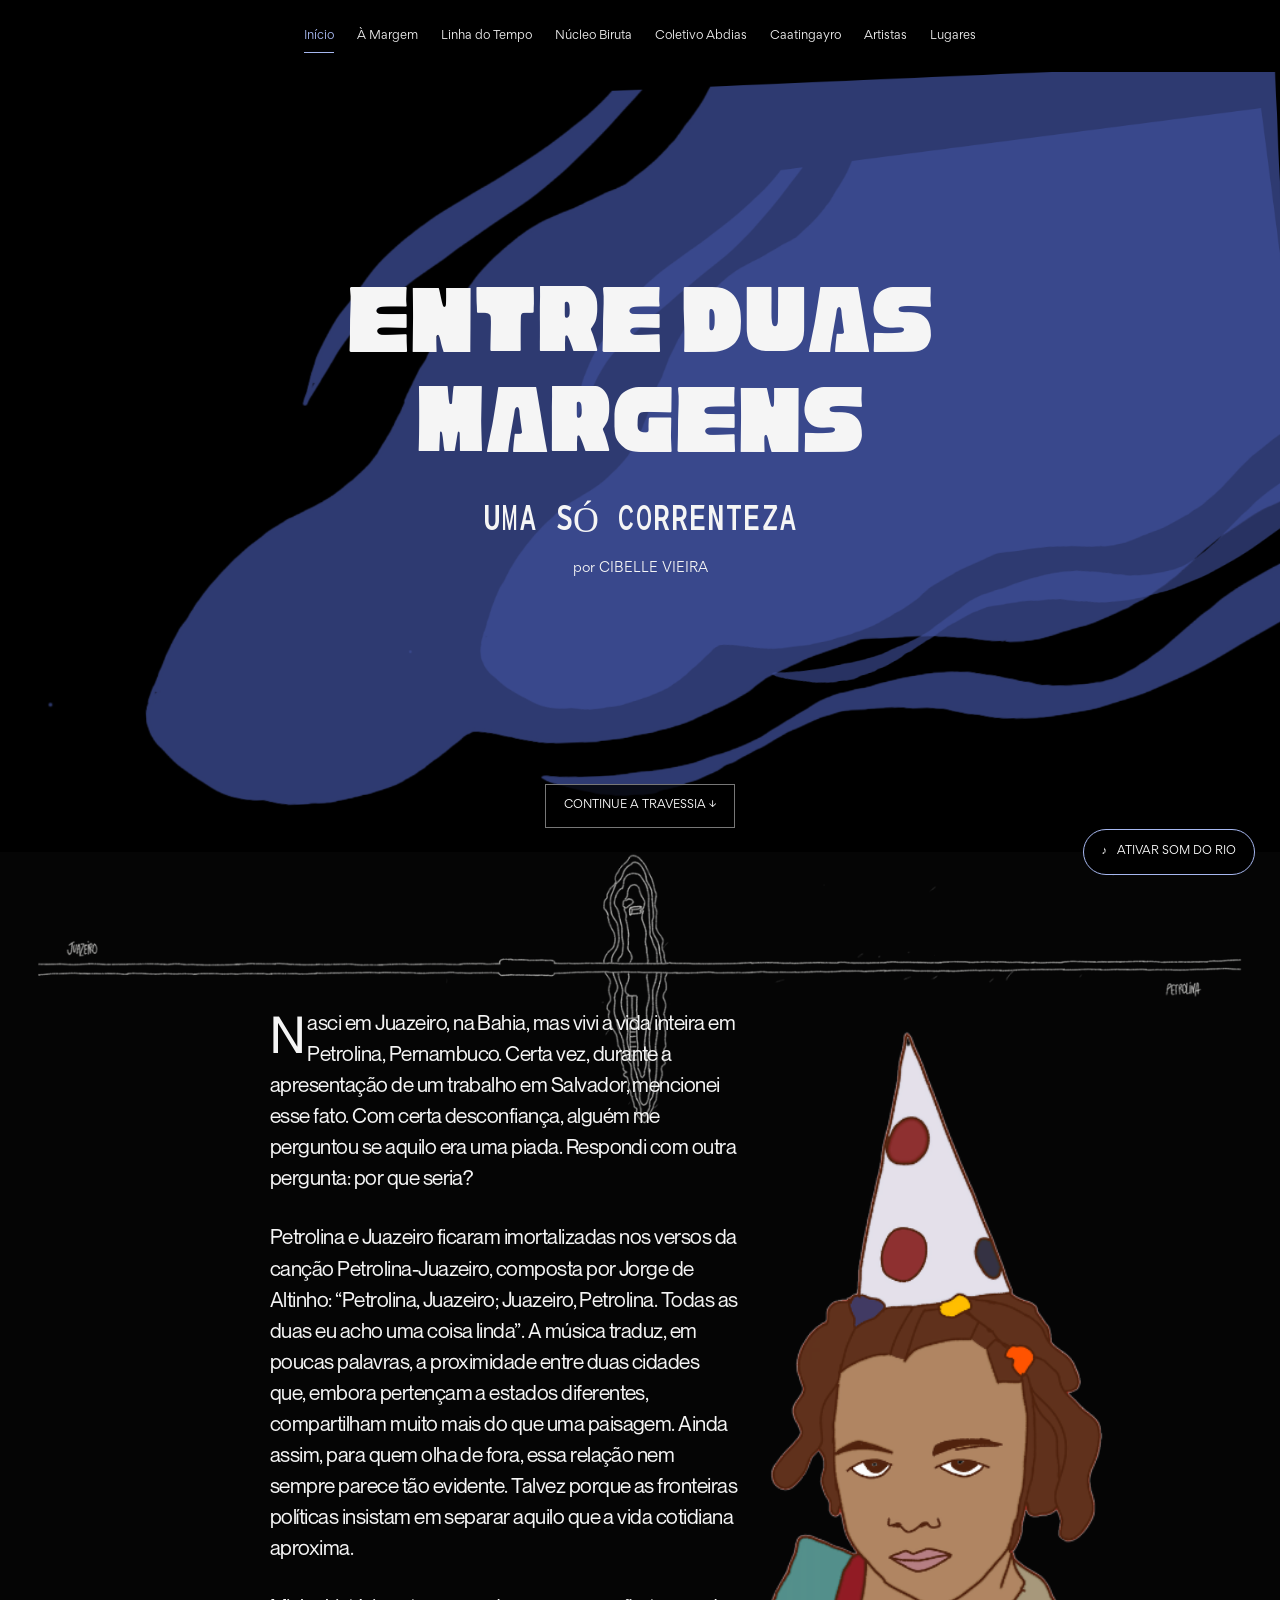
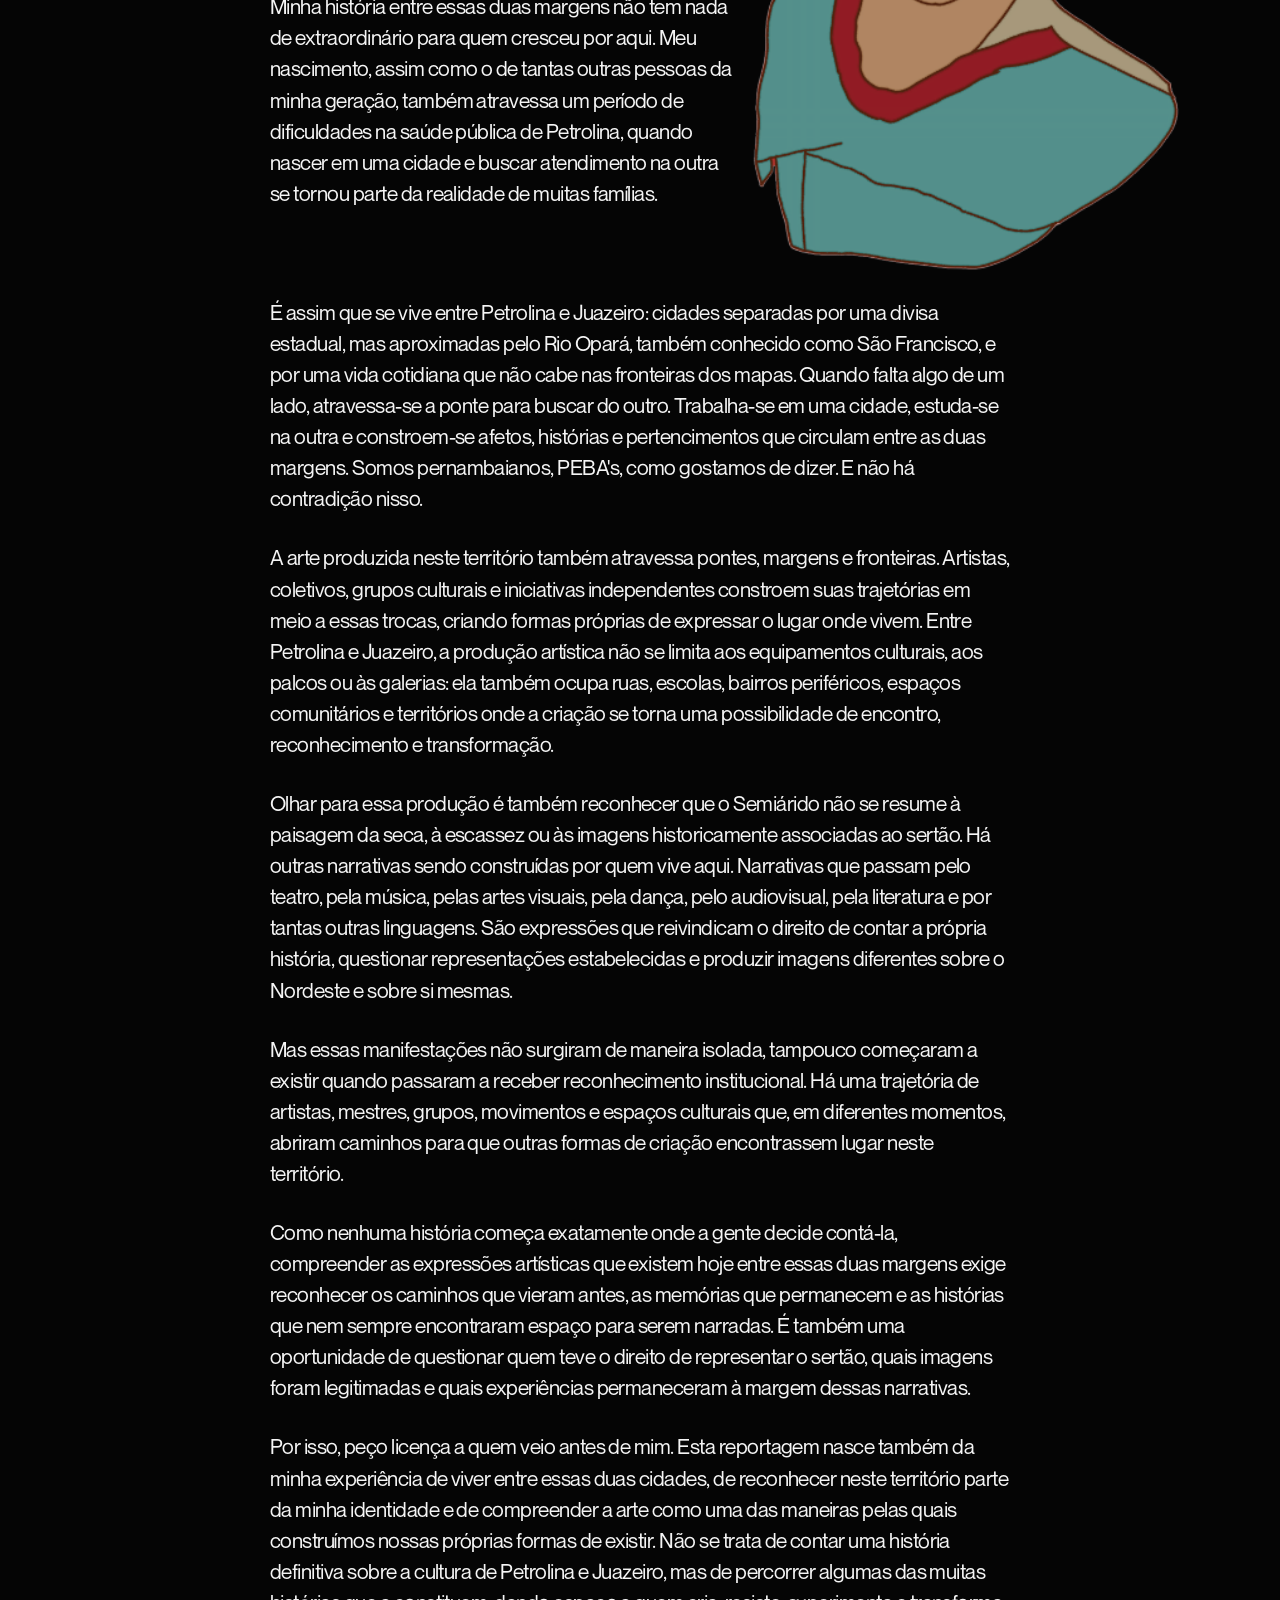
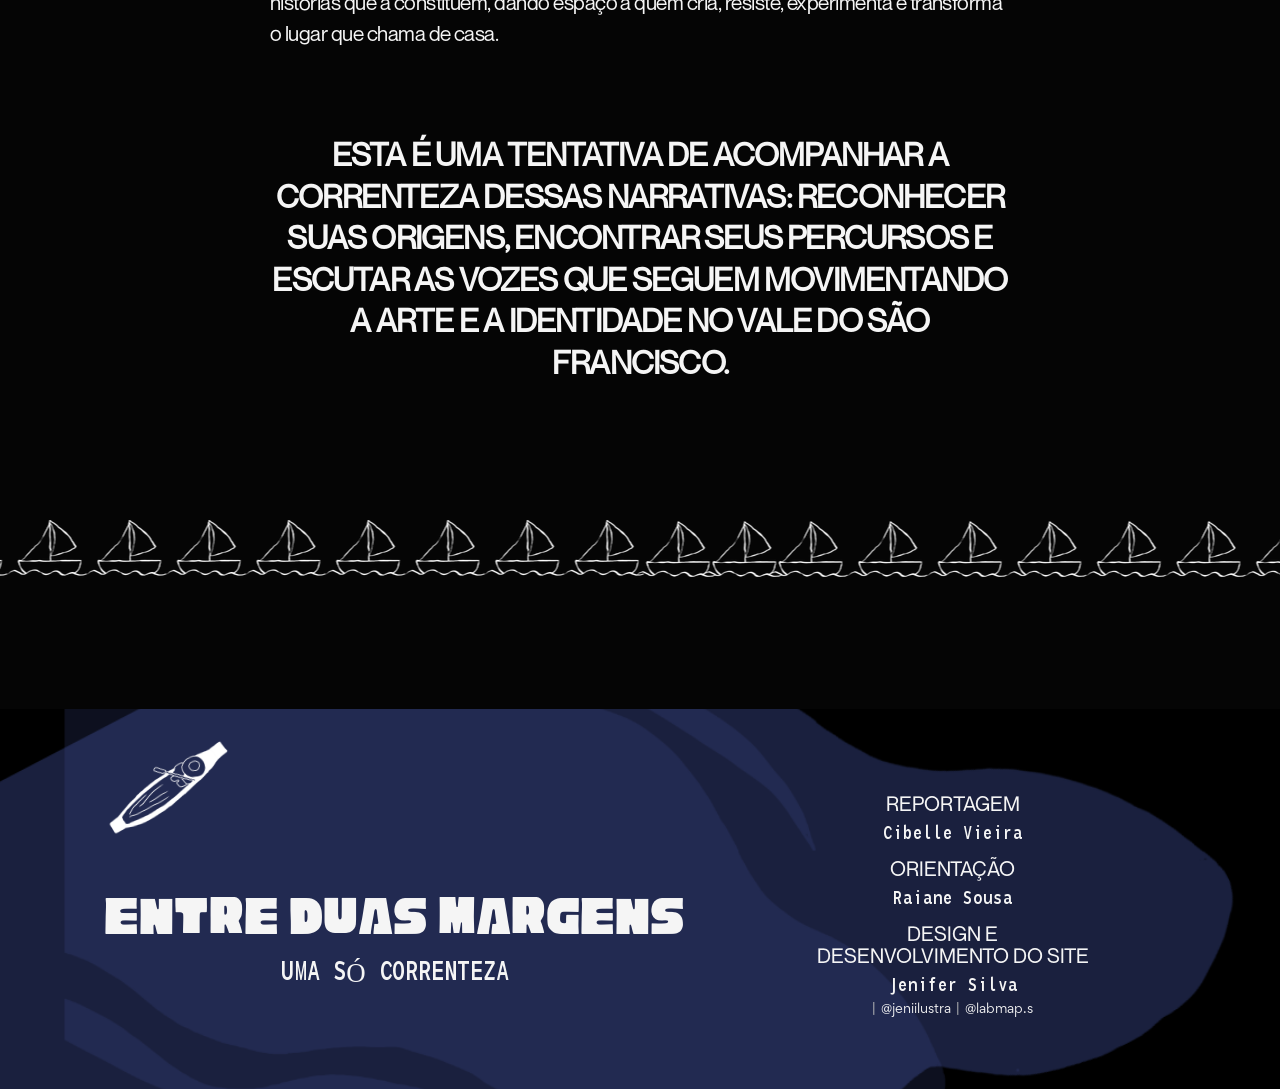
==== index.html @ d89a1a35 "atualiza" ====
<!DOCTYPE html>

<html lang="pt-BR">

<head>

<meta charset="UTF-8">

<meta name="viewport" content="width=device-width, initial-scale=1.0">

<meta name="theme-color" content="#050505">

<title>Entre Duas Margens, Uma Só Correnteza</title>

<style>

/* ==================================================

   FONTES

================================================== */

@font-face {

  font-family: "Cubao";

  src: url("./fontes/cubao-free/Cubao_Free_Regular.otf") format("opentype");

  font-display: swap;

}

@font-face {

  font-family: "Morisawa";

  src: url("./fontes/morisawa-otf-cufonfonts-webfont/MorisawaOtfRegular.woff") format("woff");

  font-display: swap;

}

@font-face {

  font-family: "Gordita";

  src: url("./fontes/gordita-regular-maisfontes.80be/gordita-regular.otf") format("opentype");

  font-display: swap;

}

@font-face {

  font-family: "Neue Montreal";

  src: url("./fontes/neue-montreal-regular-maisfontes.525c/neue-montreal-regular.otf") format("opentype");

  font-display: swap;

}

/* ==================================================

   CONFIGURAÇÕES GERAIS

================================================== */

:root {

  --preto: #050505;

  --branco: #f5f5f5;

  --azul: #a6b7ef;

  --azul-suave: #c0cbef;

  --azul-escuro: #222b50;

  --azul-rio: #405785;

  --largura-texto: 740px;

  --altura-menu: 72px;

}

* {

  box-sizing: border-box;

  margin: 0;

  padding: 0;

}

html {

  scroll-behavior: smooth;

  scroll-padding-top: 72px;

}

body {

  background: var(--preto);

  color: var(--branco);

  font-family: "Neue Montreal", Arial, sans-serif;

  overflow-x: hidden;

}

button {

  cursor: pointer;

  font-family: inherit;

}

a {

  color: inherit;

  text-decoration: none;

}

img {

  display: block;

  max-width: 100%;

}

.site {

  width: 100%;

  min-height: 100vh;

  overflow: clip;

  background: var(--preto);

}

/* ==================================================

   MENU

================================================== */

header {

  position: sticky;

  top: 0;

  z-index: 1000;

  background: rgba(0,0,0,.97);

  backdrop-filter: blur(12px);

}

.cabecalho {

  min-height: var(--altura-menu);

  padding: 12px 24px;

  display: flex;

  justify-content: center;

  align-items: center;

}

nav {

  display: flex;

  justify-content: center;

  align-items: center;

  flex-wrap: wrap;

  gap: clamp(12px,1.8vw,30px);

}

nav button {

  position: relative;

  border: none;

  background: transparent;

  color: #eee;

  padding: 9px 0;

  font-family: "Gordita", Arial, sans-serif;

  font-size: clamp(10px,.9vw,13px);

}

nav button::after {

  content: "";

  position: absolute;

  bottom: 1px;

  left: 0;

  width: 0;

  height: 1px;

  background: var(--azul);

  transition: width .3s ease;

}

nav button:hover,

nav button.ativo {

  color: var(--azul);

}

nav button:hover::after,

nav button.ativo::after {

  width: 100%;

}

.menu-mobile {

  display: none;

  background: transparent;

  border: 1px solid #555;

  color: white;

  padding: 8px 13px;

  font-size: 22px;

}

/* ==================================================

   PÁGINAS

================================================== */

.pagina {

  display: none;

  min-height: calc(100vh - var(--altura-menu));

}

.pagina.ativa {

  display: block;

  animation: aparecer .45s ease;

}

@keyframes aparecer {

  from { opacity: 0; }

  to { opacity: 1; }

}

/* ==================================================

   CAPA

================================================== */

.capa {

  position: relative;

  isolation: isolate;

  min-height: min(780px,calc(100svh - var(--altura-menu)));

  overflow: hidden;

  background: #000;

}

.capa-imagem {

  position: absolute;

  inset: 0;

  z-index: -1;

}

.capa-imagem img {

  width: 100%;

  height: 100%;

  object-fit: cover;

  object-position: center;

  transform: scale(1.025);

}

.capa-conteudo {

  min-height: inherit;

  display: flex;

  flex-direction: column;

  align-items: center;

  text-align: center;

  padding: clamp(155px,22vh,230px) 22px 130px;

}

.capa-titulo {

  font-family: "Cubao", Impact, sans-serif;

  font-size: clamp(56px,8vw,125px);

  font-weight: 400;

  line-height: .98;

}

.capa-titulo span {

  display: block;

}

.capa-subtitulo {

  font-family: "Morisawa", Georgia, serif;

  font-size: clamp(22px,2.8vw,36px);

  font-weight: 400;

  margin-top: 25px;

}

.capa-autoria {

  font-family: "Gordita", Arial, sans-serif;

  font-size: 13px;

  margin-top: 18px;

}

.capa-descer {

  position: absolute;

  bottom: 24px;

  left: 50%;

  transform: translateX(-50%);

  padding: 13px 18px;

  border: 1px solid #777;

  background: rgba(0,0,0,.8);

  color: white;

  font-family: "Gordita", Arial, sans-serif;

  font-size: 11px;

  white-space: nowrap;

}

.capa-descer:hover {

  background: var(--azul-escuro);

}

/* ==================================================

   PRIMEIRA PÁGINA

================================================== */

.continuacao-capa {

  position: relative;

  isolation: isolate;

  background: var(--preto);

}

.ilha-sobreposta {

  position: absolute;

  top: 0;

  left: 0;

  width: 100%;

  height: 460px;

  z-index: -1;

  overflow: hidden;

  pointer-events: none;

}

.ilha-sobreposta img {

  width: 100%;

  height: 100%;

  object-fit: contain;

  object-position: center top;

  transform: scale(.94);

  transform-origin: center top;

}

.reportagem {

  position: relative;

  z-index: 2;

  padding: 155px 0 30px;

}

.corpo-reportagem,

.texto-margem {

  width: calc(100% - 48px);

  max-width: var(--largura-texto);

  margin: 0 auto;

  display: flow-root;

}

.corpo-reportagem p,

.texto-margem p {

  font-family: "Neue Montreal", Arial, sans-serif;

  font-size: clamp(18px,1.65vw,21px);

  font-weight: 400;

  letter-spacing: -.025em;

  line-height: 1.48;

  color: var(--branco);

  margin-bottom: 28px;

  text-align: left;

}

.primeiro-paragrafo::first-letter {

  float: left;

  font-size: 51px;

  line-height: .79;

  padding: 7px 3px 0 0;

}

/* ==================================================

   ILUSTRAÇÃO CIBS CRIANÇA

   AUMENTADA PARA SE APROXIMAR DO PRINT

================================================== */

.ilustracao-cibs {

  position: relative;

  z-index: 4;

  float: right;

  width: 610px;

  max-width: none;

  margin:

    20px

    -300px

    20px

    12px;

}

.ilustracao-cibs img {

  width: 100%;

  height: auto;

  object-fit: contain;

}

.limpar {

  clear: both;

}

.corpo-reportagem .paragrafo-final {

  clear: both;

  max-width: 850px;

  margin: 85px auto 55px;

  font-size: clamp(22px,2.5vw,32px);

  font-weight: 700;

  line-height: 1.3;

  text-transform: uppercase;

  text-align: center;

}

/* ==================================================

   BARQUINHOS

================================================== */

.margem-separador,

.barquinhos-final {

  background-image: url("./imagens/barquinho.png.png");

  background-repeat: repeat-x;

  background-position: center center;

  background-size: auto;

  height: 100px;

  overflow: hidden;

}

.margem-separador {

  clear: both;

  width: 100vw;

  max-width: none;

  position: relative;

  margin-left: calc(50% - 50vw);

  margin-top: 65px;

  margin-bottom: 65px;

}

.margem-separador.revelar {

  transform: none;

  opacity: 0;

  transition: opacity .85s ease;

}

.margem-separador.revelar.visivel {

  transform: none;

  opacity: 1;

}

.barquinhos-final {

  width: 100%;

  margin: 30px 0 0;

}

.respiro-rodape {

  height: 110px;

  background: var(--preto);

}

/* ==================================================

   À MARGEM

================================================== */

.margem-cabecalho {

  max-width: 1120px;

  margin: 0 auto;

  padding: 95px 30px 40px;

}

.margem-titulo {

  font-family: "Cubao", Impact, sans-serif;

  font-size: clamp(45px,6vw,88px);

  font-weight: 400;

  line-height: 1.02;

  margin-bottom: 24px;

}

.margem-subtitulo {

  font-family: "Morisawa", Georgia, serif;

  font-size: clamp(24px,3vw,39px);

  font-weight: 400;

  line-height: 1.2;

  max-width: 900px;

}

.margem-capa {

  width: 100%;

  margin: 25px 0 75px;

  overflow: hidden;

}

.margem-capa img {

  width: 100%;

  height: auto;

}

.margem-foto-direita {

  float: right;

  width: min(350px,44vw);

  margin: 10px -145px 25px 24px;

}

.margem-foto-esquerda {

  float: left;

  width: min(350px,44vw);

  margin: 10px 24px 25px -145px;

}

.margem-foto-direita img,

.margem-foto-esquerda img {

  width: 100%;

  height: auto;

  object-fit: contain;

}

.margem-foto-direita figcaption,

.margem-foto-esquerda figcaption {

  font-family: "Gordita", Arial, sans-serif;

  font-size: 11px;

  line-height: 1.5;

  color: #aaa;

  margin-top: 10px;

}

.margem-intertitulo {

  clear: both;

  margin: 85px 0 30px;

  font-family: "Cubao", Impact, sans-serif;

  font-size: clamp(32px,4.5vw,55px);

  font-weight: 400;

  line-height: 1.1;

}

.margem-citacao {

  clear: both;

  border-left: 3px solid var(--azul);

  padding: 10px 0 10px 25px;

  margin: 40px 0;

  font-size: clamp(21px,2.6vw,31px);

  line-height: 1.35;

}

.margem-citacao small {

  display: block;

  margin-top: 15px;

  color: #bcbcbc;

  font-size: 13px;

}

.texto-margem p.margem-final {

  clear: both;

  font-size: clamp(18px,1.65vw,21px);

  font-weight: 400;

  line-height: 1.48;

  text-transform: none;

  text-align: left;

  margin-bottom: 28px;

}

/* ==================================================

   VÍDEOS

================================================== */

.video-reportagem {

  clear: both;

  width: 100%;

  margin: 55px auto;

}

.video-reportagem-titulo {

  color: var(--azul);

  font-family: "Gordita", Arial, sans-serif;

  font-size: 11px;

  letter-spacing: 2px;

  text-transform: uppercase;

  margin-bottom: 15px;

}

.video-reportagem-player {

  width: 100%;

  aspect-ratio: 16/9;

  background: #101010;

  overflow: hidden;

}

.video-reportagem-player iframe {

  display: block;

  width: 100%;

  height: 100%;

  border: 0;

}

.video-final-margem {

  width: calc(100% - 48px);

  max-width: 1000px;

  margin: 70px auto 90px;

}

/* ==================================================

   LINHA DO TEMPO

   TÍTULO MENOR

   FUNDO PRETO

   RIO MAIS FINO

   AZUL MAIS ESCURO

================================================== */

#linha-do-tempo {

  background: var(--preto);

  color: var(--branco);

}

/* ABERTURA */

.tempo-abertura {

  position: relative;

  padding: 85px 24px 65px;

  text-align: center;

  overflow: hidden;

}

.tempo-titulo {

  max-width: 900px;

  margin: 0 auto;

  font-family: "Cubao", Impact, sans-serif;

  font-size: clamp(42px,5.3vw,75px);

  font-weight: 400;

  line-height: 1.05;

  letter-spacing: -.01em;

  color: var(--branco);

}

.tempo-subtitulo {

  max-width: 850px;

  margin: 28px auto 0;

  font-family: "Morisawa", Georgia, serif;

  font-size: clamp(19px,2.1vw,29px);

  font-weight: 400;

  line-height: 1.35;

  color: var(--azul);

}

.tempo-instrucao {

  display: inline-flex;

  align-items: center;

  gap: 10px;

  margin-top: 35px;

  font-family: "Gordita", Arial, sans-serif;

  font-size: 10px;

  letter-spacing: 1px;

  text-transform: uppercase;

  color: var(--azul);

}

.tempo-instrucao span {

  font-size: 18px;

  animation: setaDescer 2s ease-in-out infinite;

}

@keyframes setaDescer {

  0%,100% { transform: translateY(0); }

  50% { transform: translateY(8px); }

}

/* ==================================================

   RIO COM MEANDROS

================================================== */

.tempo-percurso {

  position: relative;

  max-width: 1320px;

  margin: 0 auto;

  padding: 20px 20px 90px;

  isolation: isolate;

}

.tempo-rio {

  position: absolute;

  z-index: -1;

  top: 0;

  left: 0;

  width: 100%;

  height: 100%;

  pointer-events: none;

  overflow: visible;

}

/* MARGEM DISCRETA */

.rio-margem {

  fill: none;

  stroke: rgba(64,87,133,.15);

  stroke-width: 30;

  stroke-linecap: round;

  stroke-linejoin: round;

}

/* CURSO PRINCIPAL */

.rio-agua {

  fill: none;

  stroke: var(--azul-rio);

  stroke-width: 19;

  stroke-linecap: round;

  stroke-linejoin: round;

}

/* LEVE VARIAÇÃO DE TOM, SEM TRACEJADO */

.rio-brilho {

  fill: none;

  stroke: rgba(166,183,239,.12);

  stroke-width: 5;

  stroke-linecap: round;

  stroke-linejoin: round;

}

/* ==================================================

   EVENTOS — CAIXINHAS MENORES

================================================== */

.tempo-evento {

  position: relative;

  display: grid;

  grid-template-columns: minmax(0,1fr) minmax(0,1fr);

  min-height: 255px;

  align-items: center;

  padding: 18px 0;

}

.tempo-evento.esquerda .tempo-cartao {

  grid-column: 1;

  margin-right: 25%;

}

.tempo-evento.direita .tempo-cartao {

  grid-column: 2;

  margin-left: 25%;

}

.tempo-cartao {

  position: relative;

  z-index: 3;

  max-width: 285px;

  padding: 15px 16px 14px;

  border: 1px solid rgba(166,183,239,.28);

  border-radius: 3px 19px 3px 19px;

  background: rgba(15,17,27,.96);

  box-shadow: 0 12px 35px rgba(0,0,0,.25);

  transition:

    transform .3s ease,

    box-shadow .3s ease;

}

.tempo-cartao:hover {

  transform: translateY(-4px);

  box-shadow: 0 20px 45px rgba(0,0,0,.5);

}

.tempo-ano {

  display: block;

  font-family: "Cubao", Impact, sans-serif;

  font-size: clamp(34px,3.9vw,49px);

  line-height: .95;

  color: var(--azul);

  margin-bottom: 11px;

}

.tempo-categoria {

  display: inline-block;

  font-family: "Gordita", Arial, sans-serif;

  font-size: 8px;

  letter-spacing: 1.1px;

  text-transform: uppercase;

  color: #c0cbef;

  margin-bottom: 9px;

}

.tempo-evento-titulo {

  font-family: "Morisawa", Georgia, serif;

  font-size: clamp(17px,1.65vw,21px);

  line-height: 1.15;

  font-weight: 400;

  margin-bottom: 12px;

  color: white;

}

.tempo-evento-resumo {

  font-family: "Neue Montreal", Arial, sans-serif;

  font-size: 12px;

  line-height: 1.45;

  color: #dedede;

}

.tempo-botao {

  display: inline-flex;

  align-items: center;

  gap: 9px;

  margin-top: 16px;

  padding: 0 0 5px;

  border: none;

  border-bottom: 1px solid var(--azul);

  background: transparent;

  color: var(--azul);

  font-family: "Gordita", Arial, sans-serif;

  font-size: 10px;

  text-transform: uppercase;

  letter-spacing: .4px;

}

.tempo-botao span {

  display: inline-block;

  transition: transform .25s ease;

}

.tempo-botao[aria-expanded="true"] span {

  transform: rotate(45deg);

}

.tempo-detalhe {

  display: none;

  padding-top: 16px;

  margin-top: 16px;

  border-top: 1px solid #3c4464;

}

.tempo-detalhe.aberto {

  display: block;

  animation: aparecer .35s ease;

}

.tempo-detalhe p {

  font-size: 13px;

  line-height: 1.65;

  color: #e2e2e2;

  margin-bottom: 11px;

}

.tempo-detalhe p:last-child {

  margin-bottom: 0;

}

/* ==================================================

   IMAGENS DA LINHA DO TEMPO

================================================== */

.tempo-visual {

  position: absolute;

  z-index: 2;

  width: clamp(120px,16vw,210px);

  pointer-events: none;

}

.tempo-evento.esquerda .tempo-visual {

  left: 60%;

  top: 15%;

}

.tempo-evento.direita .tempo-visual {

  right: 60%;

  top: 14%;

}

.tempo-visual figure {

  position: relative;

}

.tempo-visual img {

  width: 100%;

  max-height: 200px;

  object-fit: cover;

  border-radius: 45% 45% 42% 42%;

  filter: saturate(.85);

  box-shadow: 0 12px 35px rgba(0,0,0,.35);

}

.tempo-visual figcaption {

  font-family: "Gordita", Arial, sans-serif;

  font-size: 10px;

  line-height: 1.4;

  color: #aaa;

  margin-top: 12px;

  text-align: center;

}

.tempo-evento.direita .tempo-visual {

  transform: rotate(-5deg);

}

.tempo-evento.esquerda .tempo-visual {

  transform: rotate(5deg);

}

/* ==================================================

   ILUSTRAÇÕES DE PEIXES

================================================== */

.tempo-peixe {

  position: absolute;

  z-index: 2;

  width: clamp(90px,12vw,170px);

  height: auto;

  pointer-events: none;

  opacity: .95;

}

.tempo-peixe img {

  display: block;

  width: 100%;

  height: auto;

  object-fit: contain;

}

.tempo-peixe.peixe-esquerda {

  left: 13%;

  transform: rotate(-12deg);

}

.tempo-peixe.peixe-direita {

  right: 13%;

  transform: rotate(12deg) scaleX(-1);

}

/* ==================================================

   FONTES DA LINHA DO TEMPO

================================================== */

.tempo-fontes {

  max-width: 800px;

  margin: 0 auto;

  padding: 30px 25px 100px;

  text-align: center;

}

.tempo-fontes p {

  font-size: 13px;

  line-height: 1.7;

  color: #aaa;

  margin-bottom: 12px;

}

.tempo-fontes a {

  text-decoration: underline;

  color: var(--azul);

}

.tempo-fontes a:hover {

  color: white;

}

/* ==================================================

   OUTRAS PÁGINAS

================================================== */

.pagina-abertura {

  padding: 110px max(40px,calc((100vw - 1100px)/2)) 75px;

}

.pagina-titulo {

  font-family: "Cubao", Impact, sans-serif;

  font-size: clamp(60px,9vw,115px);

  font-weight: 400;

  line-height: 1;

  margin-bottom: 30px;

}

.pagina-descricao {

  max-width: 700px;

  font-size: 20px;

  line-height: 1.6;

  color: #c5c5c5;

}

.conteudo {

  max-width: 1100px;

  margin: 0 auto;

  padding: 90px 45px;

}

.texto {

  max-width: var(--largura-texto);

  margin: 0 auto;

}

.texto p {

  font-size: 19px;

  line-height: 1.7;

  margin-bottom: 25px;

}

.galeria {

  display: grid;

  grid-template-columns: repeat(2,1fr);

  gap: 20px;

  margin-top: 45px;

}

.galeria-item {

  background: #111;

}

.galeria-item img {

  width: 100%;

  height: 290px;

  object-fit: contain;

  padding: 15px;

}

.galeria-legenda {

  padding: 18px;

  font-family: "Gordita", Arial, sans-serif;

  font-size: 12px;

  color: #ccc;

}

/* ==================================================

   RODAPÉ

================================================== */

.rodape {

  position: relative;

  isolation: isolate;

  width: 100%;

  height: 380px;

  overflow: hidden;

  background: #000;

}

.rodape-fundo {

  position: absolute;

  inset: 0;

  z-index: -2;

  overflow: hidden;

}

.rodape-fundo img {

  width: 100%;

  height: 100%;

  object-fit: cover;

  object-position: center;

  transform: scale(1.28);

}

.rodape-barquinho {

  position: absolute;

  top: -15px;

  left: 7%;

  z-index: 3;

  width: clamp(150px,18vw,270px);

  transform: rotate(-8deg);

}

.rodape-barquinho img {

  width: 100%;

  height: auto;

}

.rodape-conteudo {

  position: relative;

  z-index: 2;

  height: 100%;

  display: grid;

  grid-template-columns: 1.3fr 1fr;

  align-items: center;

  gap: 40px;

  padding: 45px 8% 30px;

}

.rodape-identidade {

  text-align: center;

  padding-top: 65px;

}

.rodape-titulo {

  font-family: "Cubao", Impact, sans-serif;

  font-size: clamp(32px,4.4vw,75px);

  font-weight: 400;

  line-height: 1;

  white-space: nowrap;

}

.rodape-subtitulo {

  font-family: "Morisawa", Georgia, serif;

  font-size: clamp(18px,2.1vw,31px);

  margin-top: 10px;

}

.rodape-creditos {

  display: flex;

  flex-direction: column;

  align-items: center;

  justify-content: center;

  gap: 14px;

  text-align: center;

}

.credito-grupo {

  display: flex;

  flex-direction: column;

  align-items: center;

  gap: 5px;

}

.credito-label {

  font-size: clamp(15px,1.6vw,22px);

  line-height: 1.08;

  text-transform: uppercase;

}

.credito-nome {

  font-family: "Morisawa", Georgia, serif;

  font-size: clamp(16px,1.5vw,22px);

}

.credito-perfis {

  display: flex;

  flex-wrap: wrap;

  justify-content: center;

  gap: 5px;

  font-family: "Gordita", Arial, sans-serif;

  font-size: clamp(10px,1vw,13px);

}

.rodape-creditos a:hover {

  color: var(--azul);

  text-decoration: underline;

}

.separador-perfil {

  color: #bbb;

}

/* ==================================================

   SOM

================================================== */

.controle-som {

  position: fixed;

  z-index: 2000;

  right: 25px;

  bottom: 25px;

  display: none;

  align-items: center;

  gap: 10px;

  padding: 14px 18px;

  border: 1px solid var(--azul);

  border-radius: 30px;

  background: rgba(0,0,0,.9);

  color: white;

  font-family: "Gordita", Arial, sans-serif;

  font-size: 11px;

}

.controle-som.visivel {

  display: flex;

}

/* ==================================================

   ANIMAÇÕES

================================================== */

.revelar {

  opacity: 0;

  transform: translateY(32px);

  transition: opacity .85s ease, transform .85s ease;

}

.revelar.visivel {

  opacity: 1;

  transform: translateY(0);

}

/* ==================================================

   RESPONSIVIDADE

================================================== */

@media (max-width:1100px) {

  .ilustracao-cibs {

    width: 510px;

    margin-right: -210px;

  }

  .margem-foto-direita {

    margin-right: -60px;

  }

  .margem-foto-esquerda {

    margin-left: -60px;

  }

}

@media (max-width:900px) {

  .cabecalho {

    justify-content: flex-end;

    flex-wrap: wrap;

  }

  .menu-mobile {

    display: block;

  }

  nav {

    display: none;

    width: 100%;

    flex-direction: column;

    align-items: stretch;

    padding: 15px 0;

  }

  nav.aberto {

    display: flex;

  }

  nav button {

    padding: 12px;

    text-align: left;

  }

  .ilustracao-cibs {

    width: 410px;

    margin-right: -95px;

  }

  .rodape-conteudo {

    gap: 20px;

    padding-left: 5%;

    padding-right: 5%;

  }

  .tempo-evento.esquerda .tempo-cartao {

    margin-right: 18%;

  }

  .tempo-evento.direita .tempo-cartao {

    margin-left: 18%;

  }

  .tempo-visual {

    width: 150px;

  }

}

@media (max-width:700px) {

  .capa {

    min-height: 75svh;

  }

  .capa-conteudo {

    padding: 130px 18px 135px;

  }

  .capa-titulo {

    font-size: clamp(43px,11vw,75px);

  }

  .capa-subtitulo {

    font-size: 21px;

  }

  .ilha-sobreposta {

    height: 300px;

  }

  .reportagem {

    padding-top: 110px;

  }

  .corpo-reportagem,

  .texto-margem {

    width: calc(100% - 40px);

  }

  .corpo-reportagem p,

  .texto-margem p,

  .texto-margem p.margem-final {

    font-size: 17px;

    line-height: 1.55;

  }

  .primeiro-paragrafo::first-letter {

    font-size: 43px;

    padding-top: 6px;

  }

  .ilustracao-cibs {

    width: 285px;

    margin: 15px -45px 10px 8px;

  }

  .corpo-reportagem .paragrafo-final {

    font-size: 21px;

    margin-top: 55px;

  }

  .margem-cabecalho {

    padding: 70px 22px 25px;

  }

  .margem-titulo {

    font-size: clamp(38px,8vw,60px);

  }

  .margem-subtitulo {

    font-size: clamp(22px,5vw,29px);

  }

  .margem-capa {

    margin: 15px 0 45px;

  }

  .margem-foto-direita,

  .margem-foto-esquerda {

    width: 45%;

    margin-left: 12px;

    margin-right: 0;

  }

  .margem-foto-esquerda {

    margin-left: 0;

    margin-right: 12px;

  }

  .margem-separador,

  .barquinhos-final {

    height: 72px;

    background-size: auto;

  }

  .margem-separador {

    margin-top: 45px;

    margin-bottom: 45px;

  }

  .respiro-rodape {

    height: 75px;

  }

  /* LINHA DO TEMPO NO CELULAR */

  .tempo-abertura {

    padding: 65px 22px 45px;

  }

  .tempo-titulo {

    font-size: clamp(37px,8vw,56px);

  }

  .tempo-subtitulo {

    font-size: 19px;

  }

  .tempo-percurso {

    padding: 15px 15px 60px;

  }

  .rio-margem {

    stroke-width: 21;

  }

  .rio-agua {

    stroke-width: 14;

  }

  .rio-brilho {

    stroke-width: 4;

  }

  .tempo-evento {

    display: flex;

    flex-direction: column;

    justify-content: center;

    align-items: flex-start;

    min-height: 265px;

    padding: 24px 0 24px 20px;

  }

  .tempo-evento.esquerda .tempo-cartao,

  .tempo-evento.direita .tempo-cartao {

    margin: 0;

    width: min(76%,285px);

  }

  .tempo-evento.direita {

    align-items: flex-end;

    padding-left: 0;

    padding-right: 20px;

  }

  .tempo-cartao {

    padding: 15px 14px;

  }

  .tempo-ano {

    font-size: 38px;

  }

  .tempo-evento-titulo {

    font-size: 18px;

  }

  .tempo-evento-resumo {

    font-size: 11px;

  }

  .tempo-visual {

    width: 95px;

    opacity: .9;

  }

  .tempo-evento.esquerda .tempo-visual {

    left: auto;

    right: 0;

    top: 0;

  }

  .tempo-evento.direita .tempo-visual {

    right: auto;

    left: 0;

    top: 0;

  }

  .tempo-visual img {

    max-height: 110px;

  }

  .tempo-visual figcaption {

    display: none;

  }

  .tempo-peixe {

    width: 80px;

  }

  .pagina-abertura {

    padding: 75px 30px;

  }

  .conteudo {

    padding: 70px 30px;

  }

  .galeria {

    grid-template-columns: 1fr;

  }

  .rodape {

    height: 530px;

  }

  .rodape-barquinho {

    width: 145px;

    left: 4%;

    top: -10px;

  }

  .rodape-conteudo {

    grid-template-columns: 1fr;

    align-content: center;

    gap: 28px;

    padding: 100px 20px 25px;

  }

  .rodape-identidade {

    padding-top: 0;

  }

  .rodape-titulo {

    font-size: clamp(30px,7vw,52px);

  }

  .rodape-subtitulo {

    font-size: 21px;

  }

  .credito-label {

    font-size: 17px;

  }

  .credito-nome {

    font-size: 18px;

  }

  .credito-perfis {

    font-size: 11px;

  }

}

@media (prefers-reduced-motion:reduce) {

  *,

  *::before,

  *::after {

    scroll-behavior: auto !important;

    animation-duration: .01ms !important;

    transition-duration: .01ms !important;

  }

  .revelar {

    opacity: 1;

    transform: none;

  }

}

/* NÚCLEO BIRUTA — diagramação conforme o PDF */

.biruta-capa {width:100%; margin:0 auto 55px;}

.biruta-capa img {width:100%; max-height:470px; object-fit:cover; object-position:center;}

.biruta-cabecalho {text-align:center; padding:20px 24px 45px;}

.biruta-cabecalho h1 {font-family:"Cubao",Impact,sans-serif; font-size:clamp(42px,6vw,85px); font-weight:400;}

.biruta-cabecalho h2 {font-family:"Morisawa",Georgia,serif; font-size:clamp(22px,3vw,38px); font-weight:400; margin-top:15px;}

.biruta-artigo {width:calc(100% - 48px); max-width:850px; margin:0 auto; display:flow-root;}

.biruta-artigo p {font-family:"Neue Montreal",Arial,sans-serif;font-size:clamp(18px,1.65vw,21px);font-weight:400;letter-spacing:-.025em;line-height:1.48;color:var(--branco);margin:0 0 28px;text-align:left;}

.biruta-figura {width:min(42%,340px); margin:8px 0 24px 25px; float:right;}

.biruta-figura.esquerda {float:left; margin:8px 25px 24px 0;}

.biruta-figura img {width:100%; height:auto; object-fit:contain;}

.biruta-video {clear:both; max-width:850px; margin:55px auto; padding:0 24px;}

.biruta-video h3,.biruta-galeria h3 {font-family:"Morisawa",Georgia,serif; font-weight:400; font-size:clamp(25px,3vw,40px); margin-bottom:20px;}

.biruta-video iframe {display:block; width:100%; aspect-ratio:16/9; border:0;}

.biruta-galeria {max-width:1100px; margin:65px auto 95px; padding:0 24px;}

.biruta-galeria-grid {display:grid; grid-template-columns:repeat(3,minmax(0,1fr)); gap:16px;}

.biruta-galeria-grid img {width:100%; height:250px; object-fit:cover;}

@media(max-width:700px) {

  .biruta-figura,.biruta-figura.esquerda {width:48%; margin:8px 0 15px 15px; float:right;}

  .biruta-galeria-grid {grid-template-columns:repeat(2,minmax(0,1fr));}

  .biruta-galeria-grid img {height:160px;}

}

/* GALERIA NÚCLEO BIRUTA — FOTOS EM MOVIMENTO AUTOMÁTICO */

.biruta-galeria {width:100vw;max-width:none;margin:70px 0 90px calc(50% - 50vw);padding:0;overflow:hidden;}

.biruta-galeria h3 {max-width:1100px;margin:0 auto 25px;padding:0 24px;}

.biruta-galeria-janela {width:100vw;overflow:hidden;}

.biruta-galeria-trilho {display:flex;gap:0;width:max-content;animation:birutaDeslizar 46s linear infinite;will-change:transform;}

.biruta-galeria-item {flex:0 0 44vw;width:44vw;height:clamp(260px,35vw,520px);overflow:hidden;}

.biruta-galeria-item img {width:100%;height:100%;object-fit:cover;display:block;}

.biruta-galeria-janela:hover .biruta-galeria-trilho {animation-play-state:paused;}

@keyframes birutaDeslizar {from{transform:translateX(0)}to{transform:translateX(-50%)}}

@media(max-width:700px) {

  .biruta-galeria-item {flex-basis:85vw;width:85vw;height:310px;}

  .biruta-galeria-trilho {animation-duration:55s;}

}

@media(prefers-reduced-motion:reduce) {

  .biruta-galeria-janela {overflow-x:auto;}

  .biruta-galeria-trilho {animation:none;}

}

/* AJUSTES: TITULO À MARGEM APÓS FOTO, COMO NO NBT */

#a-margem .margem-capa {margin:0 auto 0; width:100%;}

#a-margem .margem-cabecalho {max-width:none; margin:0 auto; padding:20px 24px 45px; text-align:center;}

#a-margem .margem-titulo {font-family:"Cubao",Impact,sans-serif; font-size:clamp(42px,6vw,85px); font-weight:400; line-height:1.05; margin:0 auto;}

#a-margem .margem-subtitulo {font-family:"Morisawa",Georgia,serif; font-size:clamp(22px,3vw,38px); font-weight:400; line-height:1.2; margin:15px auto 0; max-width:980px;}

/* TITULO DA GALERIA CENTRALIZADO */

#nucleo-biruta .biruta-galeria h3 {text-align:center; margin:0 auto 25px;}

/* LINK DO LIVRO: IDENTIFICAVEL E ACESSIVEL */

#nucleo-biruta .biruta-artigo a.livro-link {color:var(--azul); text-decoration:underline; text-underline-offset:3px;}

#nucleo-biruta .biruta-artigo a.livro-link:hover {color:#fff;}

/* COLETIVO ABDIAS — reportagem visual baseada no PDF */

.abdias-capa {width:100%;margin:0 auto 50px;}

.abdias-capa img {display:block;width:100%;max-height:470px;object-fit:cover;object-position:center;}

.abdias-cabecalho {max-width:1040px;margin:0 auto;padding:22px 24px 55px;text-align:center;}

.abdias-cabecalho h1 {font-family:"Cubao",Impact,sans-serif;font-size:clamp(35px,5.2vw,75px);font-weight:400;line-height:1.05;}

.abdias-artigo {width:calc(100% - 48px);max-width:850px;margin:0 auto;display:flow-root;}

.abdias-artigo p {font-family:"Neue Montreal",Arial,sans-serif;font-size:clamp(18px,1.65vw,21px);font-weight:400;letter-spacing:-.025em;line-height:1.48;color:var(--branco);margin:0 0 28px;text-align:left;}

.abdias-figura {float:right;width:min(40%,300px);margin:8px 0 24px 25px;}

.abdias-figura.esquerda {float:left;margin:8px 25px 24px 0;}

.abdias-figura img {width:100%;height:auto;object-fit:contain;}

.abdias-separador {clear:both;width:100vw;position:relative;left:50%;margin:58px 0 65px -50vw;height:88px;background:url("./imagens/barquinho.png.png") center / auto 88px repeat-x;}

.abdias-galeria {clear:both;width:100vw;position:relative;left:50%;margin:40px 0 65px -50vw;overflow:hidden;}

.abdias-galeria h2 {text-align:center;font-family:"Morisawa",Georgia,serif;font-size:clamp(28px,3.8vw,46px);font-weight:400;padding:0 24px;margin-bottom:25px;}

.abdias-galeria figure {margin:0 auto;width:min(100%,1200px);}

.abdias-galeria img {width:100%;height:auto;max-height:610px;object-fit:contain;}

.abdias-galeria figcaption {text-align:center;color:#bbb;font-family:"Gordita",sans-serif;font-size:12px;padding:12px 20px;}

@media(max-width:700px){

.abdias-capa {margin-bottom:28px;}

.abdias-cabecalho {padding-bottom:32px;}

.abdias-figura,.abdias-figura.esquerda {float:right;width:48%;margin:8px 0 14px 12px;}

.abdias-separador {height:66px;background-size:auto 66px;}

}

/* AJUSTES ABDIAS — TIPOGRAFIA, BARQUINHOS E GALERIA AUTOMATICA */

#coletivo-abdias .abdias-cabecalho h1 {

  font-family:"Cubao",Impact,sans-serif;

  font-size:clamp(42px,6vw,85px);

  font-weight:400;

  line-height:1.05;

}

#coletivo-abdias .abdias-cabecalho h2 {

  font-family:"Morisawa",Georgia,serif;

  font-size:clamp(22px,3vw,38px);

  font-weight:400;

  line-height:1.25;

  max-width:980px;

  margin:15px auto 0;

}

#coletivo-abdias .abdias-separador {

  height:48px;

  background-size:auto 48px;

  margin-top:48px;

  margin-bottom:50px;

}

#coletivo-abdias .abdias-galeria {

  width:100vw;

  max-width:none;

  margin:50px 0 75px calc(50% - 50vw);

  padding:0;

  overflow:hidden;

}

#coletivo-abdias .abdias-galeria h2 {

  text-align:center;

  font-family:"Morisawa",Georgia,serif;

  font-weight:400;

  font-size:clamp(25px,3vw,40px);

  margin:0 auto 25px;

  padding:0 24px;

}

#coletivo-abdias .abdias-galeria-janela {width:100vw;overflow:hidden;}

#coletivo-abdias .abdias-galeria-trilho {

  display:flex;

  flex-wrap:nowrap;

  gap:0;

  width:max-content;

  animation:abdiasDeslizar 65s linear infinite;

  will-change:transform;

}

#coletivo-abdias .abdias-galeria-item {

  flex:0 0 44vw;

  width:44vw;

  height:clamp(260px,35vw,520px);

  overflow:hidden;

  margin:0;

}

#coletivo-abdias .abdias-galeria-item img {

  width:100%;

  height:100%;

  max-height:none;

  object-fit:cover;

  display:block;

}

#coletivo-abdias .abdias-galeria-janela:hover .abdias-galeria-trilho {animation-play-state:paused;}

@keyframes abdiasDeslizar {from {transform:translateX(0);} to {transform:translateX(-50%);}}

@media(max-width:700px) {

  #coletivo-abdias .abdias-separador {height:36px;background-size:auto 36px;}

  #coletivo-abdias .abdias-galeria-item {flex-basis:85vw;width:85vw;height:310px;}

  #coletivo-abdias .abdias-galeria-trilho {animation-duration:70s;}

}

@media(prefers-reduced-motion:reduce) {

  #coletivo-abdias .abdias-galeria-janela {overflow-x:auto;}

  #coletivo-abdias .abdias-galeria-trilho {animation:none;}

}

/* ABDIAS: GALERIA DE PONTA A PONTA, SEM DESLOCAMENTO HORIZONTAL */

#coletivo-abdias .abdias-galeria {

  position: relative;

  left: 0;

  right: auto;

  width: 100%;

  max-width: none;

  margin: 56px 0 76px;

  padding: 0;

  overflow: hidden;

  box-sizing: border-box;

}

#coletivo-abdias .abdias-galeria-janela {

  position:relative;

  display:block;

  width:100%;

  max-width:none;

  margin:0;

  overflow:hidden;

}

#coletivo-abdias .abdias-galeria-trilho {

  display:flex;

  align-items:stretch;

  gap:0;

  width:max-content;

  margin:0;

  padding:0;

  animation: abdiasDeslizar 65s linear infinite;

}

#coletivo-abdias .abdias-galeria-trilho .abdias-galeria-item {

  float:none;

  display:block;

  position:relative;

  width:44vw;

  min-width:44vw;

  max-width:none;

  flex:0 0 44vw;

  height:clamp(260px,35vw,520px);

  margin:0;

  padding:0;

  overflow:hidden;

}

#coletivo-abdias .abdias-galeria-item img {

  width:100%; height:100%; object-fit:cover;

  max-height:none;

}

#coletivo-abdias .abdias-audio-reserva {

  width:calc(100% - 48px);

  max-width:850px;

  margin:55px auto 65px;

  padding:26px 28px;

  border:1px solid rgba(166,183,239,.35);

  background:#101018;

  border-radius:16px;

}

#coletivo-abdias .abdias-audio-reserva h3 {

  font-family:"Morisawa",Georgia,serif;

  font-weight:400;

  font-size:clamp(22px,2.6vw,32px);

  margin:0 0 12px;

}

#coletivo-abdias .abdias-audio-reserva p {

  font-family:"Neue Montreal",Arial,sans-serif;

  font-size:15px;

  line-height:1.5;

  color:#c6c6cd;

  margin:0;

}

@media(max-width:700px) {

  #coletivo-abdias .abdias-galeria-trilho .abdias-galeria-item {

    width:85vw;min-width:85vw;flex-basis:85vw;height:310px;

  }

  #coletivo-abdias .abdias-audio-reserva {padding:22px 20px;}

}

/* CAATINGAYRO: reportagem, fotografias e galeria em movimento */

.caatingayro-capa { width:100%;margin:0 0 40px; }

.caatingayro-capa img { width:100%;max-height:490px;object-fit:cover;object-position:center; }

.caatingayro-cabecalho {max-width:1050px;margin:0 auto;padding:18px 24px 60px;text-align:center;}

.caatingayro-cabecalho h1 {font-family:"Cubao",Impact,sans-serif;font-size:clamp(45px,6vw,85px);font-weight:400;line-height:1.02;}

.caatingayro-cabecalho h2 {font-family:"Morisawa",Georgia,serif;font-size:clamp(22px,3vw,39px);font-weight:400;margin-top:18px;line-height:1.2;}

.caatingayro-artigo {max-width:850px;width:calc(100% - 48px);margin:0 auto;display:flow-root;}

 .caatingayro-artigo p {font-family:"Neue Montreal",Arial,sans-serif;font-size:clamp(18px,1.65vw,21px);font-weight:400;letter-spacing:-.025em;line-height:1.48;color:var(--branco);margin:0 0 28px;text-align:left;}

.caatingayro-figura {float:right;width:min(42%,350px);margin:8px 0 24px 25px;}

.caatingayro-figura.esquerda {float:left;margin:8px 25px 24px 0;}

.caatingayro-figura img {width:100%;height:auto;object-fit:contain;}

.caatingayro-figura figcaption {font-family:"Gordita",sans-serif;font-size:11px;color:#bbb;margin-top:8px;}

.caatingayro-artigo blockquote.margem-citacao {clear:both;margin:44px 0 48px;font-family:"Morisawa",Georgia,serif;} .caatingayro-artigo blockquote.margem-citacao small {font-family:"Gordita",Arial,sans-serif;font-size:13px;}

.caatingayro-galeria {clear:both;position:relative;left:0;width:100%;max-width:none;overflow:hidden;padding:0;margin:64px 0 90px;}

.caatingayro-galeria h2 {font-family:"Morisawa",Georgia,serif;font-size:clamp(27px,3.7vw,46px);font-weight:400;text-align:center;margin:0 20px 28px;}

.caatingayro-galeria-janela {overflow:hidden;width:100%;}

.caatingayro-galeria-trilho {display:flex;width:max-content;align-items:stretch;gap:0;animation:caatingayroDeslizar 42s linear infinite;}

.caatingayro-galeria-janela:hover .caatingayro-galeria-trilho {animation-play-state:paused;}

.caatingayro-galeria-item {flex:0 0 42vw;width:42vw;height:clamp(255px,34vw,490px);margin:0;overflow:hidden;}

.caatingayro-galeria-item img {width:100%;height:100%;object-fit:cover;}

@keyframes caatingayroDeslizar {from {transform:translateX(0);} to {transform:translateX(-50%);}}

.caatingayro-audio-reserva {max-width:850px;width:calc(100% - 48px);margin:50px auto 85px;padding:26px;border:1px solid rgba(166,183,239,.35);border-radius:16px;background:#101018;}

.caatingayro-audio-reserva h3 {font-family:"Morisawa",Georgia,serif;font-size:clamp(24px,3vw,34px);font-weight:400;margin:0 0 13px;}

.caatingayro-audio-reserva p {font-family:"Neue Montreal",Arial,sans-serif;color:#c7c7d0;font-size:15px;}

@media(max-width:700px){.caatingayro-figura,.caatingayro-figura.esquerda{float:right;width:48%;margin:8px 0 18px 14px;}.caatingayro-galeria-item{width:85vw;flex-basis:85vw;height:310px;}}

@media(prefers-reduced-motion:reduce){.caatingayro-galeria-trilho{animation:none;}}

@media (max-width:700px){.caatingayro-artigo p,.biruta-artigo p,.abdias-artigo p{font-size:17px;line-height:1.55;}}

/* ============================================================

   LINHA DO TEMPO — ANOS MONUMENTAIS E RIO VERTICAL

   Inspirado na referência, preservando os 13 textos originais.

   ============================================================ */

#linha-do-tempo {

  background: #050505;

}

#linha-do-tempo .tempo-abertura {

  padding: clamp(76px,8vw,140px) 24px 80px;

}

#linha-do-tempo .tempo-subtitulo {

  color: #f4f4f4;

  font-family: "Morisawa", Georgia, serif;

}

#linha-do-tempo .tempo-percurso {

  max-width: 1600px;

  padding: 70px clamp(18px,4vw,75px) 130px;

  overflow: visible;

  isolation: isolate;

}

#linha-do-tempo .tempo-rio {

  z-index: -1;

  opacity: .94;

}

#linha-do-tempo .rio-margem {

  stroke: rgba(83,105,142,.19);

  stroke-width: 58;

}

#linha-do-tempo .rio-agua {

  stroke: #3d567e;

  stroke-width: 33;

}

#linha-do-tempo .rio-brilho {

  stroke: rgba(174,204,248,.17);

  stroke-width: 9;

}

#linha-do-tempo .tempo-evento,

#linha-do-tempo .tempo-evento.esquerda,

#linha-do-tempo .tempo-evento.direita {

  position: relative;

  display: block;

  min-height: clamp(345px,35vw,470px);

  padding: clamp(40px,6vw,80px) 0;

}

#linha-do-tempo .tempo-evento.esquerda .tempo-cartao,

#linha-do-tempo .tempo-evento.direita .tempo-cartao,

#linha-do-tempo .tempo-cartao {

  display: grid;

  grid-template-columns: minmax(0,1fr) minmax(0,1fr);

  align-items: center;

  gap: clamp(24px,3vw,55px);

  width: 75%;

  max-width: none;

  margin: 0 0 0 auto;

  padding: 0;

  border: 0;

  border-radius: 0;

  box-shadow: none;

  background: transparent;

  transition: none;

}

#linha-do-tempo .tempo-cartao:hover {

  transform: none;

  box-shadow: none;

}

#linha-do-tempo .tempo-cartao::before {

  content: "";

  position: absolute;

  right: 100%;

  top: 50%;

  width: clamp(25px,5vw,65px);

  border-top: 2px solid rgba(246,247,249,.8);

}

#linha-do-tempo .tempo-ano {

  display: block;

  grid-column: 1;

  font-family: "Cubao", Impact, sans-serif;

  font-weight: 400;

  font-size: clamp(71px,10vw,160px);

  line-height: .84;

  letter-spacing: -.028em;

  color: #f5f5f5;

  margin: 0;

  overflow-wrap: anywhere;

}

#linha-do-tempo .tempo-informacoes {

  grid-column: 2;

  min-width: 0;

  border-left: 1px solid rgba(180,195,226,.32);

  padding-left: clamp(18px,2vw,35px);

}

#linha-do-tempo .tempo-categoria {

  color: #abbce8;

  font-size: 10px;

}

#linha-do-tempo .tempo-evento-titulo {

  font-family: "Morisawa", Georgia, serif;

  font-size: clamp(23px,2.45vw,39px);

  line-height: 1.13;

  margin-bottom: 18px;

}

#linha-do-tempo .tempo-evento-resumo {

  font-family: "Neue Montreal", Arial, sans-serif;

  font-size: clamp(16px,1.3vw,19px);

  line-height: 1.56;

  color: #dedede;

}

#linha-do-tempo .tempo-detalhe p {

  font-family: "Neue Montreal", Arial, sans-serif;

  font-size: clamp(14px,1.2vw,17px);

  line-height: 1.64;

}

#linha-do-tempo .tempo-visual {

  position: absolute;

  top: auto;

  left: 0;

  right: auto;

  bottom: -15px;

  width: clamp(90px,13vw,170px);

  opacity: .6;

}

#linha-do-tempo .tempo-evento.direita .tempo-visual,

#linha-do-tempo .tempo-evento.esquerda .tempo-visual {

  left: 1%; right: auto; top: auto;

  transform: rotate(-3deg);

}

@media(max-width: 1000px) {

  #linha-do-tempo .tempo-evento.esquerda .tempo-cartao,

  #linha-do-tempo .tempo-evento.direita .tempo-cartao,

  #linha-do-tempo .tempo-cartao {width: 77%; grid-template-columns: 1fr; gap: 16px;}

  #linha-do-tempo .tempo-ano {font-size: clamp(76px,12vw,125px);}

  #linha-do-tempo .tempo-informacoes {grid-column: 1;}

  #linha-do-tempo .tempo-evento {min-height: 380px;}

}

@media(max-width:700px) {

  #linha-do-tempo .tempo-percurso {padding: 30px 16px 65px;}

  #linha-do-tempo .tempo-evento,

  #linha-do-tempo .tempo-evento.esquerda,

  #linha-do-tempo .tempo-evento.direita {

    display: block;

    min-height: 350px;

    padding: 36px 0 48px;

  }

  #linha-do-tempo .tempo-evento.esquerda .tempo-cartao,

  #linha-do-tempo .tempo-evento.direita .tempo-cartao,

  #linha-do-tempo .tempo-cartao {

    width: 79%;

    margin: 0 0 0 auto;

    padding: 0 4px 0 0;

    display: grid;

    grid-template-columns: 1fr;

    gap: 15px;

  }

  #linha-do-tempo .tempo-ano {

    font-size: clamp(62px,12vw,100px);

    line-height: .92;

  }

  #linha-do-tempo .tempo-informacoes {padding-left: 14px;}

  #linha-do-tempo .tempo-evento-titulo {font-size: 23px;}

  #linha-do-tempo .tempo-evento-resumo {font-size: 15px;}

  #linha-do-tempo .tempo-visual {display:none;}

  #linha-do-tempo .rio-margem {stroke-width: 34;}

  #linha-do-tempo .rio-agua {stroke-width: 20;}

  #linha-do-tempo .rio-brilho {stroke-width: 6;}

  #linha-do-tempo .tempo-cartao::before {width: 22px;}

}

 

/* ===========================================================

   AJUSTES FINAIS — RIO, DOCUMENTAÇÃO E GALERIAS COM PROFUNDIDADE

   =========================================================== */

#linha-do-tempo .tempo-visual {display:none!important;}

#linha-do-tempo .tempo-ano {

  font-size:clamp(48px,6.4vw,98px)!important;

  line-height:1.04!important;

  letter-spacing:-.012em!important;

  overflow-wrap:normal!important;

  white-space:nowrap;

}

#linha-do-tempo .tempo-ano.intervalo {font-size:clamp(42px,4.6vw,72px)!important;}

#linha-do-tempo .tempo-evento,

#linha-do-tempo .tempo-evento.esquerda,

#linha-do-tempo .tempo-evento.direita {

  min-height:clamp(275px,29vw,390px);

  padding:46px 0;

}

#linha-do-tempo .tempo-evento.esquerda .tempo-cartao,

#linha-do-tempo .tempo-evento.direita .tempo-cartao,

#linha-do-tempo .tempo-cartao {

  grid-template-columns:minmax(175px,.86fr) minmax(300px,1.25fr);

  gap:clamp(20px,2.6vw,42px);

  width:79%;

}

#linha-do-tempo .tempo-titulo {

  font-family:"Cubao",Impact,sans-serif;

  font-size:clamp(42px,5.3vw,75px);

}

#linha-do-tempo .tempo-subtitulo {

  font-family:"Morisawa",Georgia,serif;

  color:#f5f5f5;

}

#linha-do-tempo .tempo-evento-titulo {

  font-family:"Morisawa",Georgia,serif;

  font-size:clamp(24px,2.3vw,32px);

  line-height:1.18;

}

#linha-do-tempo .tempo-evento-resumo,

#linha-do-tempo .tempo-detalhe p {

  font-family:"Neue Montreal",Arial,sans-serif;

  font-size:clamp(17px,1.4vw,20px);

  line-height:1.55;

}

#linha-do-tempo .tempo-categoria,

#linha-do-tempo .tempo-botao {font-family:"Gordita",Arial,sans-serif;}

#linha-do-tempo .tempo-rio {opacity:1;}

#linha-do-tempo .rio-margem,

#linha-do-tempo .rio-brilho {display:none!important;}

#linha-do-tempo .rio-agua {

  stroke:#4e719f!important;

  stroke-width:clamp(18px,2.4vw,29px);

  fill:none;

  stroke-linecap:round;

  stroke-linejoin:round;

}

#linha-do-tempo .tempo-fontes {

  max-width:1220px;

  padding:70px 24px 110px;

  text-align:left;

}

#linha-do-tempo .tempo-fontes > h3 {

  text-align:center;

  font-family:"Morisawa",Georgia,serif;

  font-size:clamp(29px,3.2vw,46px);

  font-weight:400;

  color:#fff;

  margin-bottom:18px;

}

#linha-do-tempo .tempo-fontes > p {

  text-align:center;

  max-width:760px;

  margin:0 auto 38px;

  font-size:17px;

  line-height:1.55;

}

#linha-do-tempo .tempo-fontes-grade {

  display:grid;

  grid-template-columns:repeat(3,minmax(0,1fr));

  gap:18px;

}

#linha-do-tempo .tempo-fonte-quadro {

  padding:29px 23px;

  background:#101520;

  border:1px solid rgba(151,176,216,.34);

  border-radius:16px;

  overflow-wrap:anywhere;

}

#linha-do-tempo .tempo-fonte-quadro h4 {

  font-family:"Morisawa",Georgia,serif;

  font-size:clamp(22px,2.2vw,28px);

  line-height:1.2;

  font-weight:400;

  margin-bottom:22px;

}

#linha-do-tempo .tempo-fonte-quadro p {

  color:#d5d9e0;

  font-family:"Neue Montreal",Arial,sans-serif;

  font-size:15px;

  line-height:1.55;

  text-align:left;

  margin-bottom:20px;

}

#linha-do-tempo .tempo-fonte-quadro p:last-child {margin-bottom:0;}

#linha-do-tempo .tempo-fonte-quadro a {

  color:#b5caec;

  text-decoration:underline;

  text-underline-offset:3px;

}

@media(max-width:1040px) {

  #linha-do-tempo .tempo-fontes-grade {grid-template-columns:1fr 1fr;}

}

@media(max-width:700px) {

  #linha-do-tempo .tempo-fontes-grade {grid-template-columns:1fr;}

  #linha-do-tempo .tempo-evento.esquerda .tempo-cartao,

  #linha-do-tempo .tempo-evento.direita .tempo-cartao,

  #linha-do-tempo .tempo-cartao {width:80%;grid-template-columns:1fr;}

  #linha-do-tempo .tempo-ano {font-size:clamp(43px,10vw,75px)!important;}

  #linha-do-tempo .tempo-evento-titulo {font-size:23px;}

  #linha-do-tempo .tempo-evento-resumo,

  #linha-do-tempo .tempo-detalhe p {font-size:17px;}

  #linha-do-tempo .rio-agua {stroke-width:17px;}

}

/* ILUSTRAÇÃO CIBELLE CRIANÇA — TAMANHO REDUZIDO */

.ilustracao-cibs {width:430px; margin-right:-170px;}

@media(max-width:1100px) {.ilustracao-cibs {width:370px;margin-right:-105px;}}

@media(max-width:900px) {.ilustracao-cibs {width:325px;margin-right:-60px;}}

@media(max-width:700px) {.ilustracao-cibs {width:225px;margin:12px -26px 10px 8px;}}

/* RIO CONTÍNUO DESDE O INÍCIO DA LINHA DO TEMPO, SEM SOBREPOR O CONTEÚDO */

#linha-do-tempo {position:relative;isolation:isolate;overflow:hidden;}

#linha-do-tempo > .tempo-rio {

  position:absolute;top:0;left:0;width:100%;height:100%;

  z-index:0;pointer-events:none;overflow:hidden;opacity:1;

}

#linha-do-tempo > :not(.tempo-rio) {position:relative;z-index:1;}

#linha-do-tempo .tempo-percurso {isolation:auto;}

#linha-do-tempo .rio-agua {stroke:#4e719f!important;stroke-width:clamp(16px,2.3vw,27px);}

#linha-do-tempo .rio-margem,#linha-do-tempo .rio-brilho {display:none!important;}

/* GALERIAS ORIGINAIS: FAIXAS AUTOMÁTICAS NA LARGURA DA TELA */

.biruta-galeria,.abdias-galeria,.caatingayro-galeria {clear:both;position:relative;left:0;transform:none;width:100%;max-width:none;overflow:hidden;}

.biruta-galeria h3,.abdias-galeria h2,.caatingayro-galeria h2 {text-align:center;}

.biruta-galeria-janela,.abdias-galeria-janela,.caatingayro-galeria-janela {width:100%;overflow:hidden;}

.biruta-galeria-trilho,.abdias-galeria-trilho,.caatingayro-galeria-trilho {display:flex;flex-wrap:nowrap;width:max-content;gap:0;}

.biruta-galeria-trilho {animation:birutaDeslizar 46s linear infinite;}

.abdias-galeria-trilho {animation:abdiasDeslizar 65s linear infinite;}

.caatingayro-galeria-trilho {animation:caatingayroDeslizar 42s linear infinite;}

.biruta-galeria-item,.abdias-galeria-item,.caatingayro-galeria-item {position:relative;float:none;flex:0 0 44vw;width:44vw;min-width:44vw;margin:0;height:clamp(260px,35vw,520px);overflow:hidden;}

.biruta-galeria-item img,.abdias-galeria-item img,.caatingayro-galeria-item img {display:block;width:100%;height:100%;object-fit:cover;}

.biruta-galeria-janela:hover .biruta-galeria-trilho,.abdias-galeria-janela:hover .abdias-galeria-trilho,.caatingayro-galeria-janela:hover .caatingayro-galeria-trilho {animation-play-state:paused;}

@media(max-width:700px){.biruta-galeria-item,.abdias-galeria-item,.caatingayro-galeria-item {flex-basis:85vw;width:85vw;min-width:85vw;height:310px;}}

@media(prefers-reduced-motion:reduce){.biruta-galeria-trilho,.abdias-galeria-trilho,.caatingayro-galeria-trilho {animation:none!important;}.biruta-galeria-janela,.abdias-galeria-janela,.caatingayro-galeria-janela {overflow-x:auto;}}

/* BOTÃO DISCRETO VOLTAR AO TOPO */

#voltarTopo {position:fixed;right:23px;bottom:88px;z-index:2100;width:39px;height:39px;border:1px solid rgba(174,190,218,.43);border-radius:50%;background:rgba(8,12,20,.88);color:#f5f5f5;font-size:21px;display:grid;place-items:center;opacity:0;visibility:hidden;transform:translateY(8px);transition:opacity .25s,transform .25s,visibility .25s;backdrop-filter:blur(8px);}

#voltarTopo.visivel {opacity:.86;visibility:visible;transform:translateY(0);}

#voltarTopo:hover {opacity:1;border-color:#a6b7ef;}

@media(max-width:700px){#voltarTopo {right:13px;bottom:75px;width:35px;height:35px;}}

</style>

</head>

<body>

<div class="site">

<header>

  <div class="cabecalho">

    <button

      class="menu-mobile"

      id="botaoMenu"

      type="button"

      aria-expanded="false"

      aria-label="Abrir menu">☰</button>

    <nav id="menuPrincipal" aria-label="Menu principal">

      <button type="button" data-pagina="inicio" class="ativo">Início</button>

      <button type="button" data-pagina="a-margem">À Margem</button>

      <button type="button" data-pagina="linha-do-tempo">Linha do Tempo</button>

      <button type="button" data-pagina="nucleo-biruta">Núcleo Biruta</button>

      <button type="button" data-pagina="coletivo-abdias">Coletivo Abdias</button>

      <button type="button" data-pagina="caatingayro">Caatingayro</button>

      <button type="button" data-pagina="artistas">Artistas</button>

      <button type="button" data-pagina="lugares">Lugares</button>

    </nav>

  </div>

</header>

<main>

<!-- ==================================================

     INÍCIO

================================================== -->

<section class="pagina ativa" id="inicio">

  <div class="capa">

    <div class="capa-imagem">

      <img

        src="./imagens/IMAGEM DA CAPA.PNG.png"

        alt="Ilustração da capa Correnteza">

    </div>

    <div class="capa-conteudo">

      <h1 class="capa-titulo">

        <span>ENTRE DUAS</span>

        <span>MARGENS</span>

      </h1>

      <h2 class="capa-subtitulo">

        UMA SÓ CORRENTEZA

      </h2>

      <p class="capa-autoria">

        por CIBELLE VIEIRA

      </p>

    </div>

    <button

      class="capa-descer"

      id="botaoDescer"

      type="button">

      CONTINUE A TRAVESSIA ↓

    </button>

  </div>

  <div class="continuacao-capa">

    <div class="ilha-sobreposta">

      <img

        src="./imagens/ILHA DO FOGO.PNG.png"

        alt=""

        aria-hidden="true">

    </div>

    <article class="reportagem" id="reportagem">

      <div class="corpo-reportagem">

        <figure class="ilustracao-cibs">

          <img

            src="./imagens/ILUSTRAÇÃO CIBS CRIANÇA.PNG.png"

            alt="Ilustração de Cibelle criança">

        </figure>

        <p class="primeiro-paragrafo revelar">Nasci em Juazeiro, na Bahia, mas vivi a vida inteira em Petrolina, Pernambuco. Certa vez, durante a apresentação de um trabalho em Salvador, mencionei esse fato. Com certa desconfiança, alguém me perguntou se aquilo era uma piada. Respondi com outra pergunta: por que seria?</p>

        <p class="revelar">Petrolina e Juazeiro ficaram imortalizadas nos versos da canção Petrolina-Juazeiro, composta por Jorge de Altinho: “Petrolina, Juazeiro; Juazeiro, Petrolina. Todas as duas eu acho uma coisa linda”. A música traduz, em poucas palavras, a proximidade entre duas cidades que, embora pertençam a estados diferentes, compartilham muito mais do que uma paisagem. Ainda assim, para quem olha de fora, essa relação nem sempre parece tão evidente. Talvez porque as fronteiras políticas insistam em separar aquilo que a vida cotidiana aproxima.</p>

        <p class="revelar">Minha história entre essas duas margens não tem nada de extraordinário para quem cresceu por aqui. Meu nascimento, assim como o de tantas outras pessoas da minha geração, também atravessa um período de dificuldades na saúde pública de Petrolina, quando nascer em uma cidade e buscar atendimento na outra se tornou parte da realidade de muitas famílias.</p>

        <div class="limpar"></div>

        <p class="revelar">É assim que se vive entre Petrolina e Juazeiro: cidades separadas por uma divisa estadual, mas aproximadas pelo Rio Opará, também conhecido como São Francisco, e por uma vida cotidiana que não cabe nas fronteiras dos mapas. Quando falta algo de um lado, atravessa-se a ponte para buscar do outro. Trabalha-se em uma cidade, estuda-se na outra e constroem-se afetos, histórias e pertencimentos que circulam entre as duas margens. Somos pernambaianos, PEBA's, como gostamos de dizer. E não há contradição nisso.</p>

        <p class="revelar">A arte produzida neste território também atravessa pontes, margens e fronteiras. Artistas, coletivos, grupos culturais e iniciativas independentes constroem suas trajetórias em meio a essas trocas, criando formas próprias de expressar o lugar onde vivem. Entre Petrolina e Juazeiro, a produção artística não se limita aos equipamentos culturais, aos palcos ou às galerias: ela também ocupa ruas, escolas, bairros periféricos, espaços comunitários e territórios onde a criação se torna uma possibilidade de encontro, reconhecimento e transformação.</p>

        <p class="revelar">Olhar para essa produção é também reconhecer que o Semiárido não se resume à paisagem da seca, à escassez ou às imagens historicamente associadas ao sertão. Há outras narrativas sendo construídas por quem vive aqui. Narrativas que passam pelo teatro, pela música, pelas artes visuais, pela dança, pelo audiovisual, pela literatura e por tantas outras linguagens. São expressões que reivindicam o direito de contar a própria história, questionar representações estabelecidas e produzir imagens diferentes sobre o Nordeste e sobre si mesmas.</p>

        <p class="revelar">Mas essas manifestações não surgiram de maneira isolada, tampouco começaram a existir quando passaram a receber reconhecimento institucional. Há uma trajetória de artistas, mestres, grupos, movimentos e espaços culturais que, em diferentes momentos, abriram caminhos para que outras formas de criação encontrassem lugar neste território.</p>

        <p class="revelar">Como nenhuma história começa exatamente onde a gente decide contá-la, compreender as expressões artísticas que existem hoje entre essas duas margens exige reconhecer os caminhos que vieram antes, as memórias que permanecem e as histórias que nem sempre encontraram espaço para serem narradas. É também uma oportunidade de questionar quem teve o direito de representar o sertão, quais imagens foram legitimadas e quais experiências permaneceram à margem dessas narrativas.</p>

        <p class="revelar">Por isso, peço licença a quem veio antes de mim. Esta reportagem nasce também da minha experiência de viver entre essas duas cidades, de reconhecer neste território parte da minha identidade e de compreender a arte como uma das maneiras pelas quais construímos nossas próprias formas de existir. Não se trata de contar uma história definitiva sobre a cultura de Petrolina e Juazeiro, mas de percorrer algumas das muitas histórias que a constituem, dando espaço a quem cria, resiste, experimenta e transforma o lugar que chama de casa.</p>

        <p class="paragrafo-final revelar">Esta é uma tentativa de acompanhar a correnteza dessas narrativas: reconhecer suas origens, encontrar seus percursos e escutar as vozes que seguem movimentando a arte e a identidade no Vale do São Francisco.</p>

      </div>

    </article>

  </div>

  <div class="barquinhos-final" role="img" aria-label="Faixa de barquinhos"></div>

  <div class="respiro-rodape"></div>

</section>

<!-- ==================================================

     À MARGEM

================================================== -->

<section class="pagina" id="a-margem">

  <figure class="margem-capa revelar">

    <img

      src="./imagens/123.png"

      alt="Produção cultural no Vale do São Francisco">

  </figure>

  <div class="margem-cabecalho">

    <h1 class="margem-titulo">

      À margem dos equipamentos oficiais:

    </h1>

    <h2 class="margem-subtitulo">

      as histórias que nem sempre encontraram espaço para serem narradas

    </h2>

  </div>

  <article class="texto-margem">

    <p class="primeiro-paragrafo revelar">A história cultural de Petrolina e Juazeiro não começa com a inauguração de um teatro, a criação de uma secretaria de governo ou a publicação de um edital. Antes que os equipamentos culturais passassem a integrar a paisagem das duas cidades, já existiam pessoas organizando festivais, montando espetáculos, criando cineclubes, promovendo encontros e inventando maneiras de fazer a arte circular pelo Sertão.</p>

    <p class="revelar">Parte dessa história não está nos prédios. Está nas lembranças de quem participou dos movimentos, nas fotografias guardadas, nos jornais antigos, nos documentos que sobreviveram ao tempo e nas narrativas transmitidas entre diferentes gerações de artistas.</p>

    <p class="revelar">Reconstruir essa trajetória exige olhar para além das instituições. É preciso compreender também as transformações de um território atravessado por disputas econômicas, mudanças políticas e diferentes formas de organização social. Afinal, enquanto o Vale do São Francisco era apresentado como uma região de potencial desenvolvimento, seus habitantes também construíam outras maneiras de interpretar, ocupar e representar o lugar onde viviam.</p>

    <div class="margem-separador revelar"></div>

    <h3 class="margem-intertitulo revelar">

      O TERRITÓRIO EM TRANSFORMAÇÃO

    </h3>

    <p class="revelar">Nos anos 1970, Petrolina, em Pernambuco, e Juazeiro, na Bahia, passaram por transformações importantes. Durante a Ditadura Militar (1964–1985), o governo brasileiro intensificou projetos de modernização econômica, e o Vale do São Francisco passou a ocupar posição estratégica nas políticas de desenvolvimento nacional.</p>

    <p class="revelar">A irrigação e a expansão agrícola modificaram a paisagem, as relações de trabalho e a economia regional. Em 16 de julho de 1974, foi criada a Companhia de Desenvolvimento dos Vales do São Francisco e do Parnaíba (Codevasf), que sucedeu à Superintendência do Vale do São Francisco (Suvale). A instituição tinha como uma de suas principais frentes o aproveitamento econômico dos recursos hídricos e o desenvolvimento de projetos de irrigação.</p>

    <p class="revelar">O rio, que há gerações sustentava atividades como pesca, navegação e agricultura, também passou a ser compreendido como infraestrutura estratégica para a expansão econômica. Essa transformação, entretanto, não aconteceu sem conflitos.</p>

    <figure class="margem-foto-direita revelar">

      <img

        src="./imagens/construção da Barragem.png.png"

        alt="Construção da Barragem">

      <figcaption>

        Construção da Barragem de Sobradinho.

      </figcaption>

    </figure>

    <p class="revelar">A construção da Barragem de Sobradinho, iniciada em 1971 e concluída em 1978, provocou o deslocamento compulsório de mais de 72 mil pessoas e a desapropriação de aproximadamente 26 mil propriedades. As antigas sedes de Casa Nova, Sento Sé, Remanso e Pilão Arcado foram atingidas pela formação do lago.</p>

    <p class="revelar">Para milhares de famílias, o desenvolvimento significou deixar para trás casas, terras, relações comunitárias e referências afetivas. A modernização que redesenhava o território também produzia rupturas que nem sempre apareciam nas narrativas oficiais sobre o progresso.</p>

    <p class="revelar">É nesse contexto que a memória se torna uma questão política. Preservar histórias, registrar experiências e garantir que diferentes grupos pudessem narrar suas próprias vivências era também uma forma de enfrentar o apagamento.</p>

    <div class="limpar"></div>

    <figure class="margem-foto-esquerda revelar">

      <img

        src="./imagens/Comissão Pastoral da Terra.png.png"

        alt="Comissão Pastoral da Terra">

      <figcaption>

        Memórias das mobilizações sociais na região.

      </figcaption>

    </figure>

    <p class="revelar">A atuação de Dom José Rodrigues à frente da Diocese de Juazeiro e a organização de trabalhadores rurais, com a participação da Comissão Pastoral da Terra, criada em 1975 em âmbito nacional, integraram esse processo de mobilização social. As lutas pelo território, pela terra e pelos direitos das comunidades atravessavam a vida regional.</p>

    <p class="revelar">A cultura também estava inserida nesse cenário de disputas. Em um país submetido à censura e à vigilância política, artistas, estudantes e intelectuais precisavam encontrar caminhos para produzir, circular e compartilhar suas ideias.</p>

    <div class="limpar"></div>

    <div class="margem-separador revelar"></div>

    <h3 class="margem-intertitulo revelar">

      A ARTE ANTES DOS EQUIPAMENTOS

    </h3>

    <p class="revelar">Em Juazeiro, parte dessa movimentação pode ser recuperada por meio das memórias de Antônio Carlos Coêlho de Assis, conhecido como Coelhão, reunidas no livro <em>Juazeiro de perto: uma mistura de arte, cultura e política</em>, publicado em 2021.</p>

    <figure class="margem-foto-direita revelar">

      <img

        src="./imagens/Coelhão.png.png"

        alt="Coelhão">

      <figcaption>

        Antônio Carlos Coêlho de Assis, conhecido como Coelhão.

      </figcaption>

    </figure>

    <p class="revelar">Segundo Coelhão, a cultura em Juazeiro foi construída através das experiências de grupos, associações e movimentos que atuaram a partir da década de 1970. Entre eles está a Associação dos Universitários de Juazeiro (AUJ), cuja primeira formação surgiu em 1970.</p>

    <p class="revelar">A associação reunia estudantes juazeirenses que cursavam o ensino superior em cidades como Salvador, capital baiana. A proposta era fazer retornar à comunidade parte do conhecimento adquirido fora do município, por meio de projetos sociais, culturais e artísticos.</p>

    <p class="revelar">Festivais de música, exposições e gincanas e iniciativas que faziam parte desse esforço. O Festival São Franciscano da Canção, que hoje se chama Festival Edesio Santos e está na 28° edição e o Salão de Artes Plásticas PRO-ARTE, ambos realizados em 1972, também integraram essa movimentação.</p>

    <p class="revelar">No mesmo período, o Grupo Êxodus reuniu artistas de diferentes linguagens, entre atores, músicos, poetas e artistas plásticos. Mais do que produzir apresentações, essas iniciativas procuravam estabelecer relações entre a arte e os acontecimentos que atravessavam a cidade.</p>

    <p class="revelar">A movimentação não se limitava à realização de eventos. Tratava-se de construir um circuito cultural próprio, em uma época em que as oportunidades de formação e circulação artística no interior eram mais restritas.</p>

    <div class="limpar"></div>

    <figure class="margem-foto-esquerda revelar">

      <img

        src="./imagens/Círculo Operário de Juazeiro.png.png"

        alt="Círculo Operário de Juazeiro">

      <figcaption>

        Círculo Operário de Juazeiro.

      </figcaption>

    </figure>

    <p class="revelar">Em março de 1980, o Círculo de Convivência Cultural lançou um manifesto que defendia a pesquisa, a experimentação, a troca de informações e o incentivo à produção literária. A iniciativa procurava aproximar diferentes áreas do conhecimento e criar um ambiente de convivência entre artistas e intelectuais.</p>

    <p class="revelar">Na década seguinte, a articulação entre cultura e participação política ganhou novas expressões. Em 1983, o Centro de Cultura e Debate passou a reunir artistas, professores e produtores culturais no Círculo Operário de Juazeiro. O espaço recebeu ensaios teatrais, exposições e discussões sobre os rumos da cidade.</p>

    <p class="revelar">Em 1984, a mobilização em defesa do Rio São Francisco também aproximou diferentes grupos. Depois de um episódio de mortandade de peixes associado ao lançamento de resíduos industriais no rio, o Movimento de Defesa do São Francisco organizou atividades de mobilização e conscientização ambiental.</p>

    <div class="limpar"></div>

    <p class="revelar">Naquele mesmo período, o Cineclube Angarís ampliou as possibilidades de acesso ao audiovisual, promovendo sessões de filmes fora da programação comercial. O cinema se tornava também um espaço de encontro, formação de público e discussão.</p>

    <p class="revelar">A segunda formação da AUJ, entre 1983 e 1984, assumiu uma atuação mais explicitamente política e participou da articulação de um comitê suprapartidário pelas Diretas Já.</p>

    <p class="revelar">A cultura não estava isolada das questões que atravessavam a população. O teatro, a música, a literatura e o cinema também são formas de discutir a cidade, defender o território e construir espaços de participação.</p>

    <div class="margem-separador revelar"></div>

    <h3 class="margem-intertitulo revelar">

      MEMÓRIAS DO VALE EM CENA

    </h3>

    <p class="revelar">A história das artes cênicas de Petrolina e Juazeiro possui uma característica particular: ela não respeita os limites administrativos que separam Pernambuco e Bahia. Artistas, grupos, professores e espectadores circulam entre as duas cidades, construindo uma cena que tem o rio como elemento de aproximação.</p>

    <figure class="margem-foto-direita revelar">

      <img

        src="./imagens/Thom Galeano.png"

        alt="Thom Galiano">

      <figcaption>

        Thom Galiano.

      </figcaption>

    </figure>

    <p class="revelar">Uma das pessoas que se dedica a investigar e preservar essa trajetória é Thom Galiano, diretor teatral, professor e integrante da Trup Errante. Sua atuação está ligada à formação de artistas e à pesquisa das artes cênicas no Vale do São Francisco.</p>

    <p class="revelar">Recentemente Thom desenvolveu um livro em torno do projeto <em>Memórias do Vale em Cena</em> onde reuniu vestígios dessa história: documentos, fotografias, entrevistas, cronologias e relatos de pessoas que participaram da construção do teatro regional.</p>

    <p class="revelar">Existem experiências que sobreviveram principalmente porque alguém guardou uma fotografia, registrou uma apresentação ou se dispôs a contar o que aconteceu.</p>

    <p class="revelar">Thom Galiano fala sobre a dimensão política presente em parte das experiências de formação teatral desenvolvidas na cidade. Ao falar sobre o espetáculo <em>Andamos Todos Iguais</em>, adaptação de <em>Bailei na Curva</em>, de Júlio Conte, ele lembra uma montagem que abordava a Ditadura Militar, desde o golpe até a redemocratização.</p>

    <p class="revelar">A memória política também atravessou outros trabalhos dirigidos por Galiano. Em <em>Procura-se um corpo: Ação nº 3</em>, desenvolvido pelo Núcleo de Teatro do Sesc Petrolina, histórias de pessoas perseguidas pela Ditadura Militar foram transformadas em experiência cênica e posteriormente reunidas em publicação.</p>

    <blockquote class="margem-citacao revelar">

      “Acredito que a gente vive hoje uma guerra, inclusive em relação à narrativa”.

      <small>Thom Galiano</small>

    </blockquote>

    <p class="revelar">A observação ajuda a compreender por que recuperar a história cultural de uma região é também uma forma de intervenção no presente. Aquilo que se escolhe registrar, preservar ou deixar de fora interfere diretamente na maneira como uma sociedade reconhece sua própria trajetória.</p>

    <div class="limpar"></div>

    <div class="margem-separador revelar"></div>

    <h3 class="margem-intertitulo revelar">

      QUEM PODE OCUPAR OS ESPAÇOS CULTURAIS?

    </h3>

    <p class="revelar">Em novembro de 1986, Juazeiro ganhou um equipamento que se tornaria uma referência para a produção artística regional: o Centro de Cultura João Gilberto, inaugurado pelo Governo da Bahia.</p>

    <p class="revelar">A implantação do espaço representou um avanço na estrutura cultural do município. Ao longo dos anos, o Centro passou a receber diferentes linguagens artísticas e se tornou lugar de encontro para artistas de várias gerações.</p>

    <p class="revelar">Mas a existência de um equipamento público não significa, automaticamente, que todas as pessoas consigam acessá-lo ou se reconhecer nele. Localizado na região central de Juazeiro, o Centro impõe dificuldades de deslocamento para artistas e jovens que vivem em bairros mais distantes.</p>

    <p class="revelar">Para Odilon Neto, que integra o coletivo Abdias, formado majoritariamente por pessoas da periferia de Juazeiro, essa distância revela um problema que vai além do transporte: a concentração dos equipamentos culturais em determinadas áreas da cidade limita as possibilidades de criação e participação de quem vive em outros territórios.</p>

    <p class="revelar">O Centro de Cultura João Gilberto acaba sendo uma das poucas referências com uma infraestrutura mais completa. Por isso, Odilon defende que a política cultural também precisa chegar aos bairros, com a criação de espaços físicos equipados onde os jovens possam se reunir, desenvolver suas produções e construir suas próprias experiências artísticas sem depender exclusivamente do deslocamento até o centro da cidade.</p>

    <p class="revelar">Em Petrolina, essa questão também atravessou a relação entre artistas e espaços de apresentação. Para quem vivia em bairros distantes do centro, frequentar um teatro poderia envolver dificuldades de transporte, dinheiro e acesso à programação.</p>

    <p class="revelar">A distância não era apenas geográfica. Também envolvia a percepção de quem tinha o direito de ocupar determinados espaços e de quais manifestações eram reconhecidas como parte da vida cultural da cidade.</p>

    <p class="revelar">É uma questão que aparece na trajetória de Antônio Veronaldo, ator, diretor, dramaturgo e cofundador da Cia. Biruta de Teatro. Natural de Picos, no Piauí, o artista construiu em Petrolina uma trajetória diretamente relacionada à produção cultural nas periferias.</p>

    <p class="revelar">Em 2008, junto a Cristiane Crispim, participou da criação da Cia. Biruta, que estabeleceu suas atividades no bairro São Gonçalo, na zona oeste de Petrolina.</p>

    <p class="revelar">Antes de contar com um equipamento cultural de referência nas proximidades, o grupo precisou construir suas próprias condições de funcionamento. A Budega, um ponto comercial alugado e utilizado como primeira sede, tornou-se um lugar de ensaio, criação e convivência.</p>

    <p class="revelar">A decisão de desenvolver atividades no próprio bairro também significava questionar a ideia de que a produção artística precisava estar concentrada no centro da cidade.</p>

    <p class="revelar">Veronaldo conta que, durante uma audição para um dos primeiros espetáculos da companhia, perceberam que muitos dos interessados em participar eram moradores da mesma região periférica que os integrantes.</p>

    <p class="revelar">A percepção provocou uma mudança na maneira como o grupo compreendia sua própria produção. Uma das bases da investigação artística da Cia Biruta é que “a maior característica da cultura popular é ser local, de fazer parte de uma vivência comunitária”, afirma Veronaldo.</p>

    <p class="revelar">A partir dessa compreensão, a companhia passou a investigar referências culturais presentes no cotidiano do território: os corpos, as tradições populares, as histórias ribeirinhas e as experiências de quem vive às margens do São Francisco.</p>

    <p class="revelar">Essa pesquisa aparece em trabalhos como <em>Chico e Flor contra os monstros da Ilha do Fogo</em>, espetáculo criado a partir das lendas e tradições orais relacionadas ao rio. Ao falar sobre a montagem, Veronaldo explicou que as lendas serviam como ponto de partida para construir uma poética ribeirinha e estabelecer relações com questões contemporâneas, como a degradação ambiental e o desenvolvimento não sustentável.</p>

    <p class="revelar">A experiência da companhia fala sobre a periferia sertaneja como um lugar de criação, pesquisa, elaboração estética e produção de conhecimento.</p>

    <p class="revelar">A reivindicação por espaços culturais nas periferias também passa pela possibilidade de criar, manter e financiar iniciativas que nascem nesses territórios. Afinal, não basta que os artistas consigam chegar aos espaços existentes: é preciso que tenham condições de produzir, circular e dar continuidade ao próprio trabalho.</p>

    <div class="margem-separador revelar"></div>

    <h3 class="margem-intertitulo revelar">

      FINANCIAR A CULTURA, GARANTIR O ACESSO

    </h3>

    <p class="revelar">A partir dos anos 1990, os mecanismos de financiamento cultural passaram por mudanças importantes no Brasil. A criação de programas estaduais de incentivo e fundos específicos ampliou as possibilidades de apoio a projetos artísticos, embora o acesso aos recursos continuasse condicionado a exigências administrativas e técnicas.</p>

    <p class="revelar">Na Bahia, o Fazcultura foi instituído em 1996, por meio de incentivo fiscal vinculado ao ICMS. Em Pernambuco, o Sistema de Incentivo à Cultura, que inclui o Funcultura, foi instituído pela Lei nº 12.310, de 19 de dezembro de 2002. Já o Fundo de Cultura do Estado da Bahia foi criado pela Lei nº 9.431, de 11 de fevereiro de 2005.</p>

    <p class="revelar">Esses mecanismos estabeleceram diferentes formas de participação do poder público no financiamento da produção cultural.</p>

    <p class="revelar">Entretanto, a existência de recursos não significa que todos os agentes culturais tenham as mesmas condições de disputá-los. Elaborar projetos, reunir documentação, manter uma estrutura administrativa e prestar contas exige conhecimentos e tempo que nem sempre estão disponíveis para coletivos independentes e grupos periféricos.</p>

    <p class="revelar">A profissionalização da gestão passou a integrar o cotidiano de quem desejava garantir a continuidade de suas atividades. Para muitos artistas, produzir cultura significava também aprender a lidar com formulários, inscrições, contrapartidas e processos burocráticos.</p>

    <p class="revelar">A institucionalização, contudo, não substituiu as práticas independentes. Muitos grupos continuaram produzindo com recursos próprios, parcerias, trabalho voluntário e ocupação de espaços comunitários.</p>

    <p class="revelar">O financiamento público tornou-se uma possibilidade de ampliação, mas não a origem de toda a produção artística regional.</p>

    <p class="revelar">Em Juazeiro, essa disputa também acontece no campo das políticas públicas. Se, de um lado, os coletivos reivindicam espaços onde possam desenvolver suas atividades, de outro, enfrentam entraves para acessar os recursos que deveriam fortalecer a produção cultural do município.</p>

    <div class="margem-separador revelar"></div>

    <h3 class="margem-intertitulo revelar">

      A MOBILIZAÇÃO DE NOVEMBRO DE 2026

    </h3>

    <p class="revelar">Na manhã de 12 de novembro de 2026, artistas, produtores culturais e conselheiros ocuparam a Praça da Bandeira, no centro de Juazeiro (BA), e seguiram em cortejo até a sede da Secretaria de Cultura, Esporte e Lazer (Seculte), no Paço Municipal. O protesto ocorreu um dia depois de integrantes do Fórum Permanente de Cultura de Juazeiro e conselheiros da sociedade civil denunciarem, por meio de notas públicas e vídeos nas redes sociais, a paralisia administrativa na execução das políticas culturais do município.</p>

    <figure class="video-reportagem revelar">

      <div class="video-reportagem-titulo">

        REGISTRO DO CORTEJO / 12 DE NOVEMBRO DE 2026

      </div>

      <div class="video-reportagem-player">

        <iframe

          src="https://drive.google.com/file/d/1FgzavNdO0LM0KQ08PAKqvCw5Lak3FL2M/preview"

          title="Vídeo do cortejo em Juazeiro"

          allow="autoplay; fullscreen"

          allowfullscreen

          loading="lazy"></iframe>

      </div>

    </figure>

    <p class="revelar">A mobilização expôs um paradoxo enfrentado por quem produz arte no Vale do São Francisco: os recursos federais de fomento existem, mas podem encontrar obstáculos nos trâmites burocráticos locais antes de chegar aos coletivos. Se, nos anos 1970, o desafio era criar circuitos próprios diante da inexistência de estruturas municipais, em 2026 a disputa dos trabalhadores da cultura também passa por destravar a máquina pública, garantir a execução dos editais e fortalecer os espaços de participação social.</p>

    <p class="revelar">Na margem baiana do rio, o impasse institucional esbarra em dois entraves estruturais: o esvaziamento prático do Conselho Municipal de Política Cultural (CMPC) e a falta de operacionalização do Fundo Municipal de Cultura. Embora exista formalmente, o colegiado teve sua capacidade de atuação reduzida após a sanção da Lei Municipal nº 3.240/2024, especialmente em seu artigo 39, que deixou de assegurar expressamente o caráter deliberativo pleno do Conselho sobre o orçamento da pasta. Somam-se a isso o atraso na convocação de eleições para preencher cadeiras vagas da sociedade civil e a ausência de um Fundo Municipal de Cultura ativo e com CNPJ próprio — requisito apontado pelos representantes do movimento como necessário à adequação plena ao Sistema Nacional de Cultura e à gestão dos repasses federais, como os da Política Nacional Aldir Blanc (PNAB).</p>

    <blockquote class="margem-citacao revelar">

      “Vamos estar mobilizados reivindicando a criação do Fundo de Cultura e do CNPJ para que possamos receber essas verbas da PNAB, cobrando que o Conselho de Cultura tenha autonomia para deliberar e fiscalizar o orçamento. E queremos eleições para o Conselho, para que os trabalhadores da cultura possam se eleger e ocupar esses espaços.”

      <small>

        Euri Mania, vídeo de convocação de 11 de novembro de 2026

      </small>

    </blockquote>

    <p class="revelar">Além do ato público no Paço Municipal, os coletivos lançaram um abaixo-assinado digital para reunir apoio da comunidade regional às reivindicações.</p>

    <figure class="video-reportagem revelar">

      <div class="video-reportagem-titulo">

        FALAS DOS MANIFESTANTES

      </div>

      <div class="video-reportagem-player">

        <iframe

          src="https://drive.google.com/file/d/17177brpXBfht9FcSVJqTRFJsGtGtjnk4/preview"

          title="Vídeo com falas dos manifestantes"

          allow="autoplay; fullscreen"

          allowfullscreen

          loading="lazy"></iframe>

      </div>

    </figure>

    <p class="revelar">Sem um Conselho com autonomia deliberativa e capacidade de fiscalização, o controle social sobre os recursos da cultura fica comprometido. A instância, prevista no Sistema Nacional de Cultura, deveria garantir a participação da sociedade civil nas decisões e no acompanhamento das políticas públicas. Quando esses mecanismos não funcionam plenamente, as decisões correm o risco de voltar a ser tomadas de cima para baixo, distantes das necessidades de quem produz cultura nos bairros.</p>

    <div class="margem-separador revelar"></div>

    <h3 class="margem-intertitulo revelar">

      A RESPOSTA DA PREFEITURA

    </h3>

    <p class="revelar">Em nota oficial divulgada à imprensa na tarde de 12 de novembro de 2026 — mesmo dia do cortejo —, a Prefeitura de Juazeiro afirmou que está adotando providências administrativas para "garantir que o município não perderá recursos destinados ao setor". A reportagem confirmou que, naquela mesma quinta-feira (12), a Casa dos Conselhos publicou no Diário Oficial do Município o edital para a eleição complementar destinada a preencher as cadeiras vagas do Conselho Municipal de Política Cultural (CMPC) no biênio 2026/2028.</p>

    <p class="revelar">Por outro lado, duas reivindicações estruturais dos coletivos permaneceram sem solução imediata: segundo a administração, o pedido de alteração da Lei Municipal nº 3.240/2024 para assegurar o caráter deliberativo do colegiado ainda estava em análise na Procuradoria do Município. A nota também não apresentou prazos para a abertura do CNPJ próprio do Fundo Municipal de Cultura. No comunicado, a gestão citou eventos como o Festival Edésio Santos da Canção e a retomada do Festival Nacional de Teatro Wellington Monteclaro como demonstrações de investimento no setor.</p>

    <div class="margem-separador revelar"></div>

    <h3 class="margem-intertitulo revelar">

      OUTRAS FORMAS DE OCUPAR O TERRITÓRIO

    </h3>

    <p class="revelar">Em Juazeiro, o Coletivo Abdias integra uma geração de iniciativas que colocam no centro da criação questões relacionadas à raça, à identidade e à presença negra nas artes cênicas.</p>

    <p class="revelar">Em Petrolina, a Cia. Biruta segue desenvolvendo atividades de criação e formação, tendo a periferia como parte fundamental de sua identidade artística.</p>

    <p class="revelar">Entre as experiências contemporâneas está também o Coletivo Caatingayro, formado por estudantes de Licenciatura em Artes Visuais da Universidade Federal do Vale do São Francisco. Sem uma sede fixa, o grupo desenvolve atividades nas duas margens do São Francisco, aproximando arte-educação, produção independente e vivências LGBTQIAPN+.</p>

    <p class="revelar">Encontros de desenho urbano, oficinas, feiras e exibições audiovisuais transformam ruas, praças e outros espaços públicos em lugares de aprendizagem e criação.</p>

    <p class="revelar">Essas experiências não representam uma ruptura completa com os movimentos das décadas anteriores. Existe uma continuidade entre os grupos que organizavam festivais, cineclubes e encontros culturais sem estruturas permanentes e os coletivos que hoje constroem suas próprias redes de colaboração.</p>

    <p class="revelar">O que muda são as linguagens, as pautas e as formas de organização. Se em outros momentos a articulação cultural esteve fortemente relacionada à redemocratização, à defesa do rio e às lutas sociais, as experiências contemporâneas também incorporam discussões sobre raça, gênero, sexualidade, identidade e direito à cidade.</p>

    <p class="revelar">Uma cartografia cultural do Vale do São Francisco precisa, portanto, ultrapassar os limites dos teatros, museus e centros culturais. Precisa localizar também os espaços independentes, as sedes improvisadas, os bairros onde acontecem as oficinas e os lugares que se transformam em palco por iniciativa de seus moradores.</p>

    <div class="margem-separador revelar"></div>

    <h3 class="margem-intertitulo revelar">

      UMA HISTÓRIA FEITA DE MUITAS VOZES

    </h3>

    <p class="revelar">Olhar para a trajetória cultural de Petrolina e Juazeiro permite perceber que ela não se desenvolveu em uma linha contínua de conquistas institucionais. Sua história é feita de avanços, interrupções, disputas e reinvenções.</p>

    <p class="revelar">Entre os equipamentos públicos e os espaços improvisados, entre os projetos financiados e as produções independentes, existe uma rede de pessoas que sustentou a criação artística mesmo quando as condições eram insuficientes.</p>

    <p class="revelar">O trabalho de pesquisadores, artistas e memorialistas como Thom Galiano, as experiências de formação e criação conduzidas por Antônio Veronaldo e a memória preservada por pessoas como Coelhão ajudam a reconstruir partes dessa trajetória. São diferentes formas de registrar uma história que não cabe em uma única versão.</p>

    <p class="revelar">Talvez seja justamente por isso que ela precise ser contada a partir de muitas vozes: das pessoas que organizaram encontros sem saber se teriam público, dos artistas que produziram nos próprios bairros, dos grupos que precisaram inventar seus espaços e daqueles que encontraram na arte uma maneira de permanecer no território.</p>

    <p class="revelar">Antes de existir uma estrutura capaz de reconhecer, financiar e documentar essas produções, já havia gente criando. E, enquanto novos espaços são inaugurados, outros continuam sendo inventados.</p>

    <p class="margem-final revelar">A história cultural do Vale do São Francisco não está somente naquilo que foi construído. Está, sobretudo, nas pessoas que fizeram da criação uma maneira de ocupar o território e imaginar outras possibilidades de existência.</p>

  </article>

  <figure class="video-reportagem video-final-margem revelar">

    <div class="video-reportagem-player">

      <iframe

        src="https://www.youtube-nocookie.com/embed/xZpd-ePQszg"

        title="Vídeo de encerramento da reportagem À Margem"

        allow="accelerometer; autoplay; clipboard-write; encrypted-media; gyroscope; picture-in-picture; web-share"

        referrerpolicy="strict-origin-when-cross-origin"

        allowfullscreen

        loading="lazy"></iframe>

    </div>

  </figure>

  <div class="barquinhos-final" role="img" aria-label="Faixa de barquinhos"></div>

  <div class="respiro-rodape"></div>

</section>

<!-- ==================================================

     LINHA DO TEMPO

================================================== -->

<section class="pagina" id="linha-do-tempo">

<svg aria-hidden="true" class="tempo-rio" id="rioLinhaTempo" preserveaspectratio="none">

<!-- MARGENS DO CURSO PRINCIPAL -->

<path class="rio-margem" id="rioMargem"></path>

<!-- ÁGUA -->

<path class="rio-agua" id="rioAgua"></path>

<!-- VARIAÇÃO SUAVE DE TOM -->

<path class="rio-brilho" id="rioBrilho"></path>

</svg>

<div class="tempo-abertura">

<h1 class="tempo-titulo">

      Fomento Cultural nas Margens do Velho Chico

    </h1>

<h2 class="tempo-subtitulo">

      Uma linha do tempo histórica e comparativa das políticas públicas,

      fundos estaduais, leis municipais e recursos federais aplicados

      em Petrolina (PE) e Juazeiro (BA).

    </h2>

<p class="tempo-instrucao">

      ACOMPANHE A CORRENTEZA

      <span aria-hidden="true">↓</span>

</p>

</div>

<div class="tempo-percurso" id="tempoPercurso">

<!-- RIO COM MEANDROS -->

<!-- 1975 -->

<div class="tempo-evento esquerda revelar">

<div class="tempo-cartao"><span aria-label="Ano: 1975" class="tempo-ano">1975</span><div class="tempo-informacoes">

<h3 class="tempo-evento-titulo">Descentralização Estadual em Pernambuco (Fundarpe)</h3>

<p class="tempo-evento-resumo">Governo: Eraldo Gueiros / Moura Cavalcanti (Pernambuco)</p>

<button aria-expanded="false" class="tempo-botao" type="button">CONHEÇA ESSE MARCO <span>+</span></button>

<div class="tempo-detalhe">

<p>Contexto &amp; Mecanismo: Criação da Fundação do Patrimônio Histórico e Artístico de Pernambuco (Fundarpe). Foi o marco inicial para organizar a descentralização dos recursos estaduais de cultura, tentando romper com a concentração na Região Metropolitana do Recife para alcançar o interior.</p>

<p>Chão da Cidade: Em 1975, o Sertão do São Francisco vivia as grandes transformações da infraestrutura hídrica e agrícola (construção de Sobradinho e projetos da Codevasf). A arte local existia sem formalização jurídica ou verba pública continuada, operando em grêmios, igrejas e manifestações comunitárias (reisados, quadrilhas e rodas de sanfona).</p>

</div>

</div></div>

</div>

<!-- 1986 -->

<div class="tempo-evento direita revelar">

<div class="tempo-cartao"><span aria-label="Ano: 1986" class="tempo-ano">1986</span><div class="tempo-informacoes">

<h3 class="tempo-evento-titulo">O Primeiro Palco Oficial em Juazeiro</h3>

<p class="tempo-evento-resumo">Governo: João Durval Carneiro (Bahia)</p>

<button aria-expanded="false" class="tempo-botao" type="button">CONHEÇA ESSE MARCO <span>+</span></button>

<div class="tempo-detalhe">

<p>Equipamento: Inauguração do Centro de Cultura João Gilberto no bairro Santo Antônio (Rua da Stela), em Juazeiro.</p>

<p>Impacto: Juazeiro ganha seu primeiro grande equipamento público de difusão mantido pelo Governo da Bahia, tornando-se o coração da produção teatral e musical da margem baiana.</p>

</div>

</div></div>

</div>

<!-- 1991 -->

<div class="tempo-evento esquerda revelar">

<div class="tempo-cartao"><span aria-label="Ano: 1991" class="tempo-ano">1991</span><div class="tempo-informacoes">

<h3 class="tempo-evento-titulo">A Lei Rouanet e o Mecenato Federal</h3>

<p class="tempo-evento-resumo">Governo: Fernando Collor de Mello</p>

<button aria-expanded="false" class="tempo-botao" type="button">CONHEÇA ESSE MARCO <span>+</span></button>

<div class="tempo-detalhe">

<p>Mecanismo: Instituição da Lei Federal nº 8.313/91 (Lei Rouanet), abrindo a via de captação por renúncia fiscal e pelo Fundo Nacional da Cultura (FNC) para empresas da região.</p>

</div>

</div></div>

</div>

<!-- 1995 -->

<div class="tempo-evento direita revelar">

<div class="tempo-cartao"><span aria-label="Ano: 1995" class="tempo-ano">1995</span><div class="tempo-informacoes">

<h3 class="tempo-evento-titulo">O Teatro Dona Amélia em Petrolina</h3>

<p class="tempo-evento-resumo">Governo: Fernando Henrique Cardoso (Federal) / Miguel Arraes (Pernambuco)</p>

<button aria-expanded="false" class="tempo-botao" type="button">CONHEÇA ESSE MARCO <span>+</span></button>

<div class="tempo-detalhe">

<p>Equipamento: Inauguração do Teatro Dona Amélia no Sesc Centro, em Petrolina.</p>

<p>Impacto: Torna-se o polo central de difusão das artes cênicas e de formação técnica em elaboração de projetos no Sertão de Pernambuco.</p>

</div>

</div></div>

</div>

<!-- 1996 -->

<div class="tempo-evento esquerda revelar">

<div class="tempo-cartao"><span aria-label="Ano: 1996" class="tempo-ano">1996</span><div class="tempo-informacoes">

<h3 class="tempo-evento-titulo">O Primeiro Mecanismo da Bahia (Fazcultura)</h3>

<p class="tempo-evento-resumo">Governo: Paulo Souto (Bahia)</p>

<button aria-expanded="false" class="tempo-botao" type="button">CONHEÇA ESSE MARCO <span>+</span></button>

<div class="tempo-detalhe">

<p>Mecanismo: Criação do Programa Estadual de Incentivo ao Patrocínio Cultural (Fazcultura - Lei nº 7.015/96) via abatimento no ICMS.</p>

<p>Gargalo: Por exigir captação direta com empresas, o recurso concentrava-se majoritariamente na capital baiana.</p>

</div>

</div></div>

</div>

<!-- 2002 -->

<div class="tempo-evento direita revelar">

<div class="tempo-cartao"><span aria-label="Ano: 2002" class="tempo-ano">2002</span><div class="tempo-informacoes">

<h3 class="tempo-evento-titulo">A Revolução do Repasse Direto (Funcultura-PE)</h3>

<p class="tempo-evento-resumo">Governo: Jarbas Vasconcelos (Pernambuco)</p>

<button aria-expanded="false" class="tempo-botao" type="button">CONHEÇA ESSE MARCO <span>+</span></button>

<div class="tempo-detalhe">

<p>Mecanismo: Instituição do Fundo Pernambucano de Incentivo à Cultura (Funcultura - Lei nº 12.300/02).</p>

<p>Impacto em Petrolina: Mudança de chave histórica: o fundo passa a repassar recursos diretos do ICMS via editais públicos sem exigir intermediação privada nem busca de patrocínio empresarial, impulsionando a formalização dos grupos locais com CNPJ.</p>

</div>

</div></div>

</div>

<!-- 2005 -->

<div class="tempo-evento esquerda revelar">

<div class="tempo-cartao"><span aria-label="Ano: 2005" class="tempo-ano">2005</span><div class="tempo-informacoes">

<h3 class="tempo-evento-titulo">O Fundo de Cultura da Bahia (FCBA) e os Editais Territoriais</h3>

<p class="tempo-evento-resumo">Governo: Paulo Souto / consolidação na gestão Jaques Wagner (Bahia)</p>

<button aria-expanded="false" class="tempo-botao" type="button">CONHEÇA ESSE MARCO <span>+</span></button>

<div class="tempo-detalhe">

<p>Mecanismo: Criação do FCBA (Lei nº 9.431/05), permitindo a injeção de verba direta via editais públicos e garantindo cotas específicas para o Território de Identidade do Sertão do São Francisco.</p>

</div>

</div></div>

</div>

<!-- 2005 - 2010 -->

<div class="tempo-evento direita revelar">

<div class="tempo-cartao"><span aria-label="Ano: 2005 - 2010" class="tempo-ano intervalo">2005 - 2010</span><div class="tempo-informacoes">

<h3 class="tempo-evento-titulo">Cultura Viva, Pontos de Cultura e Editais Funarte</h3>

<p class="tempo-evento-resumo">Governo: Luiz Inácio Lula da Silva (Federal)</p>

<button aria-expanded="false" class="tempo-botao" type="button">CONHEÇA ESSE MARCO <span>+</span></button>

<div class="tempo-detalhe">

<p>Mecanismo: Consolidação da Política Nacional Cultura Viva e difusão dos prêmios federais da Funarte (Myriam Muniz, Klauss Vianna, Pixinguinha).</p>

<p>Impacto no Território: Coletivos das periferias e da zona rural de Petrolina e Juazeiro passam a ser reconhecidos como Pontos de Cultura, recebendo convênios diretos para manutenção de sedes e equipamentos.</p>

</div>

</div></div>

</div>

<!-- 2010 -->

<div class="tempo-evento esquerda revelar">

<div class="tempo-cartao"><span aria-label="Ano: 2010" class="tempo-ano">2010</span><div class="tempo-informacoes">

<h3 class="tempo-evento-titulo">Legislação Municipal em Juazeiro</h3>

<p class="tempo-evento-resumo">Governo: Isaac Carvalho (Juazeiro)</p>

<button aria-expanded="false" class="tempo-botao" type="button">CONHEÇA ESSE MARCO <span>+</span></button>

<div class="tempo-detalhe">

<p>Mecanismo: Regulamentação da Lei Municipal de Incentivo à Cultura (Lei nº 2.158/10), estruturando editais locais para feiras literárias, manifestações tradicionais e quadrilhas.</p>

</div>

</div></div>

</div>

<!-- 2013 - 2015 -->

<div class="tempo-evento direita revelar">

<div class="tempo-cartao"><span aria-label="Ano: 2013 - 2015" class="tempo-ano intervalo">2013 - 2015</span><div class="tempo-informacoes">

<h3 class="tempo-evento-titulo">Fundo de Petrolina e a Entrega do CEU das Águas</h3>

<p class="tempo-evento-resumo">Governo: Julio Lóssio (Petrolina) / Isaac Carvalho (Juazeiro) / Dilma Rousseff (Federal)</p>

<button aria-expanded="false" class="tempo-botao" type="button">CONHEÇA ESSE MARCO <span>+</span></button>

<div class="tempo-detalhe">

<p>Equipamentos: Entrega dos Centros de Artes e Esportes Unificados (CEUs das Águas), programa de infraestrutura do Governo Federal (PAC 2) que viabilizou equipamentos culturais nas periferias de ambas as cidades:</p>

<p>Em Petrolina: Erguido no bairro Rio Corrente (zona oeste), abrigando o Cineteatro Massangano.</p>

<p>Em Juazeiro: Erguido no bairro Tabuleiro, estruturando a Praça CEU.</p>

<p>Impacto: Ocupação contínua por grupos independentes (como a Cia Biruta, que passou a gestar e realizar suas formações no Cineteatro Massangano), além da descentralização de oficinas, percussão, artes visuais e difusão artística para fora dos eixos centrais de Petrolina e Juazeiro.</p>

</div>

</div></div>

</div>

<!-- 2020 -->

<div class="tempo-evento esquerda revelar">

<div class="tempo-cartao"><span aria-label="Ano: 2020" class="tempo-ano">2020</span><div class="tempo-informacoes">

<h3 class="tempo-evento-titulo">Lei Emergencial Aldir Blanc (LAB 1)</h3>

<p class="tempo-evento-resumo">Governo: Jair Bolsonaro (Federal) / Gestões Municipais</p>

<button aria-expanded="false" class="tempo-botao" type="button">CONHEÇA ESSE MARCO <span>+</span></button>

<div class="tempo-detalhe">

<p>Mecanismo: Injeção direta de recursos emergenciais federais repassados a estados e municípios para manutenção de espaços e prêmios a artistas durante a pandemia.</p>

</div>

</div></div>

</div>

<!-- 2023 -->

<div class="tempo-evento direita revelar">

<div class="tempo-cartao"><span aria-label="Ano: 2023" class="tempo-ano">2023</span><div class="tempo-informacoes">

<h3 class="tempo-evento-titulo">Lei Paulo Gustavo (LPG)</h3>

<p class="tempo-evento-resumo">Governo: Luiz Inácio Lula da Silva (Federal) / Simão Durando (Petrolina) / Suzana Ramos (Juazeiro)</p>

<button aria-expanded="false" class="tempo-botao" type="button">CONHEÇA ESSE MARCO <span>+</span></button>

<div class="tempo-detalhe">

<p>Mecanismo: Maior aporte direto da história cultural do país (Lei Complementar nº 195/2022). Petrolina recebeu cerca de R$ 2,8 milhões e Juazeiro aproximadamente R$ 1,9 milhão, priorizando o audiovisual e cotas étnico-raciais/periféricas.</p>

</div>

</div></div>

</div>

<!-- 2024 - 2026 -->

<div class="tempo-evento esquerda revelar">

<div class="tempo-cartao"><span aria-label="Ano: 2024 - 2026" class="tempo-ano intervalo">2024 - 2026</span><div class="tempo-informacoes">

<h3 class="tempo-evento-titulo">Política Nacional Aldir Blanc (PNAB)</h3>

<p class="tempo-evento-resumo">Governo: Luiz Inácio Lula da Silva (Federal) / Gestões Estaduais e Municipais</p>

<button aria-expanded="false" class="tempo-botao" type="button">CONHEÇA ESSE MARCO <span>+</span></button>

<div class="tempo-detalhe">

<p>Mecanismo: Garantia de repasses anuais contínuos até 2027 para editais locais, reformas de equipamentos e fortalecimento da Rede de Pontos de Cultura.</p>

</div>

</div></div>

</div>

</div>

<!-- FONTES -->

<div class="tempo-fontes"><h3>Links Oficiais e Fontes de Informação</h3><p>Para consulta, checagem de editais e acervo de dados sobre o fomento em Pernambuco, Bahia e âmbito Federal:</p><div class="tempo-fontes-grade"><section class="tempo-fonte-quadro"><h4>Pernambuco &amp; Petrolina</h4><p>Portal Fundarpe / Funcultura: <a href="https://www.fundarpe.pe.gov.br" rel="noopener noreferrer" target="_blank">https://www.fundarpe.pe.gov.br</a> (Informações sobre a legislação do Funcultura, resultados de editais e acervo histórico de Pernambuco)</p><p>Mapa Cultural de Pernambuco: <a href="https://www.mapacultural.pe.gov.br" rel="noopener noreferrer" target="_blank">https://www.mapacultural.pe.gov.br</a> (Mapeamento georreferenciado de coletivos, Pontos de Cultura e projetos aprovados em Petrolina)</p><p>Prefeitura Municipal de Petrolina (Cultura): <a href="https://petrolina.pe.gov.br" rel="noopener noreferrer" target="_blank">https://petrolina.pe.gov.br</a> (Publicações dos editais locais da Lei Paulo Gustavo, PNAB e editais municipais)</p></section><section class="tempo-fonte-quadro"><h4>Bahia &amp; Juazeiro</h4><p>Secretaria de Cultura do Estado da Bahia (Secult-BA): <a href="http://www.cultura.ba.gov.br" rel="noopener noreferrer" target="_blank">http://www.cultura.ba.gov.br</a> (Diretrizes do Fazcultura, do Fundo de Cultura da Bahia - FCBA e Editais Territoriais)</p><p>SIIC - Sistema de Informações Culturais da Bahia: <a href="http://siic.cultura.ba.gov.br" rel="noopener noreferrer" target="_blank">http://siic.cultura.ba.gov.br</a> (Dados sobre os proponentes e projetos contemplados no Território Sertão do São Francisco)</p><p>Prefeitura Municipal de Juazeiro (Cultura): <a href="https://www.juazeiro.ba.gov.br" rel="noopener noreferrer" target="_blank">https://www.juazeiro.ba.gov.br</a> (Editais municipais, publicações da Lei Paulo Gustavo e conselho local)</p></section><section class="tempo-fonte-quadro"><h4>Âmbito Federal</h4><p>Ministério da Cultura (MinC) / PNAB / Paulo Gustavo: <a href="https://www.gov.br/cultura" rel="noopener noreferrer" target="_blank">https://www.gov.br/cultura</a> (Painéis de dados sobre os repasses das leis federais e Política Nacional Cultura Viva)</p><p>Fundação Nacional de Artes (Funarte): <a href="https://www.gov.br/funarte" rel="noopener noreferrer" target="_blank">https://www.gov.br/funarte</a> (Editais nacionais, prêmios históricos e programas de apoio a ações continuadas)</p></section></div></div>

<div class="barquinhos-final"></div>

<div class="respiro-rodape"></div>

</section>

<!-- ==================================================

     NÚCLEO BIRUTA

================================================== -->

<section class="pagina" id="nucleo-biruta">

<figure class="biruta-capa revelar"><img src="./imagens/CAPABIRUTA.PNG.png" alt="Núcleo Biruta de Teatro: integrantes em atividade coletiva"></figure>

<div class="biruta-cabecalho revelar"><h1>NÚCLEO BIRUTA DE TEATRO:</h1><h2>Os caminhos de Fernando de Souza na arte</h2></div>

<article class="biruta-artigo">

<p class="revelar">Fernando de Souza nasceu surdo em uma família de ouvintes. Único surdo entre os familiares, cresceu em um ambiente no qual a comunicação e o acesso à língua exigiram caminhos próprios. Parte de sua formação aconteceu em escolas para surdos de Natal (RN), onde teve contato com uma educação bilíngue. Mais tarde, encontrou nas artes uma possibilidade de ampliar suas formas de expressão e de estabelecer outras relações com o mundo.</p>

<p class="revelar">A descoberta de uma dessas possibilidades aconteceu pelas redes sociais. Ao assistir a um vídeo de Visual Vernacular (VV), Fernando se encantou com aquela linguagem, que transforma o corpo em instrumento de criação e narrativa. Movimentos, expressões faciais, gestos e mudanças de ritmo constroem imagens e situações sem depender da palavra falada. Para ele, o encontro representou uma mudança na maneira de se expressar: passou a explorar os gestos com mais intensidade, comunicar emoções e experimentar outras formas de contar histórias.</p>

<figure class="biruta-figura revelar"><img src="./imagens/FERNANDO.PNG.png" alt="Fernando de Souza em apresentação de teatro"></figure>

<p class="revelar">Desenvolvida no contexto da cultura surda, a Visual Vernacular é uma linguagem performática que explora as possibilidades visuais e espaciais do corpo. Associada à trajetória do ator e poeta surdo norte-americano Bernard Bragg, sua construção utiliza recursos que remetem à linguagem cinematográfica, como aproximações e afastamentos de câmera, mudanças de perspectiva, cortes de cena e câmera lenta. O resultado é uma narrativa visual em que o corpo não apenas acompanha a história: ele próprio a constrói.</p>

<p class="revelar">Essa relação com o movimento encontrou espaço para se desenvolver no Núcleo Biruta de Teatro (NBT), braço formativo da Cia Biruta de Teatro. Foi durante as oficinas e encontros realizados entre 2024 e 2025 que conheci Fernando. O Núcleo também foi a primeira iniciativa artística que conheci em Petrolina: meu primeiro encontro real com o fazer coletivo e com a arte produzida nas periferias da cidade. Mais do que um espaço de formação técnica, tornou-se uma ponte para outras vivências.</p>

<figure class="biruta-figura revelar"><img src="./imagens/Cineteatro Massangano.png" alt="Cineteatro Massangano em Petrolina"></figure>

<p class="revelar">No Cineteatro Massangano, Fernando encontrou uma prática teatral que dialogava com sua experiência artística. A corporeidade é uma dimensão importante do trabalho desenvolvido pela Cia Biruta e por seu núcleo formativo. Em <a class="livro-link" href="https://loja.editoracrv.com.br/produtos/corpo-em-redemoinho-performances-decoloniais-no-semiarido-pela-poetica-da-cia-biruta-de-teatro-weqx7/?srsltid=AYCX9vIkFejwbWn1GYjlefFhvHeHNbK9q2V-XeClLZuY7Qd0nHe3sYOA" target="_blank" rel="noopener noreferrer">Corpo em Redemoinho: Performances decoloniais no semiárido pela poética da Cia Biruta de Teatro</a>, a cofundadora da cia e oficineira do NBT Cristiane Crispim, discute aspectos dessa investigação, na qual o corpo ocupa lugar central na construção da cena. Nas oficinas, essa pesquisa aparece em exercícios, jogos e experimentações que exploram movimentos, gestos e possibilidades expressivas.</p>

<p class="revelar">Para Fernando, há um encontro entre essas duas experiências. A Visual Vernacular, que já fazia parte de sua trajetória, encontra no teatro novas possibilidades de criação. Ao mesmo tempo, sua presença amplia as referências dos demais participantes. A troca acontece nos dois sentidos: enquanto aprende com os colegas, Fernando compartilha suas vivências e apresenta outras maneiras de perceber o corpo, construir sentidos e contar histórias.</p>

<p class="revelar">A experiência também é atravessada pela acessibilidade. Fernando relata sentir-se acolhido no Núcleo Biruta e destaca a presença de uma intérprete de Libras como fundamental para sua participação nas atividades. Segundo ele, o núcleo é o único espaço de formação teatral de Petrolina que oferece esse recurso. A interpretação permite acompanhar as orientações, participar das conversas e integrar os processos coletivos, criando condições para que sua experiência não fique restrita à observação.</p>

<p class="revelar">A presença de Fernando, entretanto, não deve ser entendida apenas como a de alguém que precisa de adaptações para acompanhar uma atividade pensada por e para ouvintes. Ele também participa da construção do ambiente artístico, compartilha conhecimentos e transforma as experiências do grupo.</p>

<p class="revelar">A história de Fernando ajuda a compreender uma questão que ultrapassa as paredes do Núcleo Biruta. No Brasil, embora o direito à participação cultural esteja previsto na legislação, o acesso de pessoas surdas a espaços de formação e fruição artística ainda enfrenta barreiras. A ausência de intérpretes, de conteúdos em Libras e de propostas que considerem a cultura surda limita a participação desse público em atividades culturais.</p>

<p class="revelar">É importante, nesse debate, distinguir a deficiência auditiva da experiência cultural e linguística da comunidade surda. Embora os termos estejam relacionados, nem todas as pessoas com deficiência auditiva se identificam como integrantes da comunidade surda, que se reconhece como minoria linguística e cultural, tendo a Libras como elemento central de sua identidade e de suas formas de interação.</p>

<p class="revelar">Segundo a Pesquisa Nacional de Saúde (PNS) de 2019, divulgada pelo Instituto Brasileiro de Geografia e Estatística (IBGE) em 2021, cerca de 2,3 milhões de brasileiros com dois anos ou mais apresentavam deficiência auditiva severa. Já o Censo Demográfico de 2010 registrou aproximadamente 9,7 milhões de pessoas com algum grau de dificuldade para ouvir. Os levantamentos utilizam critérios distintos e não representam, necessariamente, o número de pessoas que se identificam como surdas ou que utilizam a Libras.</p>

<p class="revelar">O direito à participação cultural está assegurado pelo artigo 42 da Lei Brasileira de Inclusão (Lei nº 13.146/2015), que prevê o acesso das pessoas com deficiência a bens culturais em igualdade de oportunidades. Na prática, porém, a existência da legislação não garante que equipamentos e projetos estejam preparados para receber diferentes públicos. A acessibilidade comunicacional ainda depende, muitas vezes, de iniciativas específicas e de recursos que nem sempre estão disponíveis de forma permanente.</p>

<p class="revelar">No campo da formação artística, a ausência de acessibilidade também determina quem consegue permanecer nesses espaços. Oficinas, grupos de teatro e projetos independentes nem sempre conseguem manter intérpretes de Libras ou oferecer atividades bilíngues. Assim, a participação de pessoas surdas acaba dependendo da duração de um projeto, da disponibilidade de recursos ou de iniciativas isoladas. O que deveria fazer parte da estrutura da formação artística passa a ser uma possibilidade temporária.</p>

<p class="revelar">É nesse contexto que a experiência do Núcleo Biruta se insere. Ao oferecer interpretação em Libras e receber a comunidade surda em suas atividades, o grupo permite não só a participação nas oficinas, mas também abre espaço para que outras formas de expressão atravessem o processo de criação.</p>

<p class="revelar">Nas performances de Visual Vernacular, Fernando faz do corpo um meio de narrar. Gestos, movimentos e expressões compõem histórias sem depender da palavra falada. No encontro com o teatro, essa linguagem passa a dividir o espaço com outras formas de criação. Seu percurso deixa uma questão para a formação artística: quantas maneiras de contar uma história ainda permanecem fora de cena porque não encontram espaço para existir?</p>

</article>

<div class="biruta-video revelar"><h3>Leituras dramatizadas 2024 — Fernando de Souza</h3><iframe src="https://www.youtube-nocookie.com/embed/Bwyzng45_a8" title="Leituras dramatizadas 2024 — Fernando de Souza" loading="lazy" allowfullscreen></iframe></div>

<section aria-label="Galeria de fotos do Núcleo Biruta" class="biruta-galeria revelar" tabindex="0">

<h3>Galeria — NBT</h3>

<div class="biruta-galeria-janela">

<div aria-roledescription="carrossel de fotografias" class="biruta-galeria-trilho" role="group">

<figure class="biruta-galeria-item"><img alt="Registro fotográfico do Núcleo Biruta de Teatro" loading="lazy" src="./imagens/DSC00055NBT.JPG.jpeg"/></figure>

<figure class="biruta-galeria-item"><img alt="Registro fotográfico do Núcleo Biruta de Teatro" loading="lazy" src="./imagens/FOTO 1 NBT.JPG"/></figure>

<figure class="biruta-galeria-item"><img alt="Registro fotográfico do Núcleo Biruta de Teatro" loading="lazy" src="./imagens/Mostra Biruta 5 anos - 2013.JPG.jpeg"/></figure>

<figure class="biruta-galeria-item"><img alt="Registro fotográfico do Núcleo Biruta de Teatro" loading="lazy" src="./imagens/FERNANDO.PNG.png"/></figure>

<figure class="biruta-galeria-item"><img alt="Registro fotográfico do Núcleo Biruta de Teatro" loading="lazy" src="./imagens/CAPABIRUTA.PNG.png"/></figure>

</div>

</div>

</section>

<div class="barquinhos-final" role="img" aria-label="Faixa de barquinhos"></div>

  <div class="respiro-rodape"></div></section>

<!-- ==================================================

     COLETIVO ABDIAS

================================================== -->

<section class="pagina" id="coletivo-abdias">

  <figure class="abdias-capa revelar">

    <img src="./imagens/CAPAABDIAS.PNG.png" alt="Coletivo Abdias de Teatro">

  </figure>

  <div class="abdias-cabecalho revelar">

    <h1>COLETIVO ABDIAS</h1>

    <h2>o teatro negro de Juazeiro e a disputa por contar o Sertão</h2>

  </div>

  <article class="abdias-artigo">

    <p class="revelar">Odilon Neto tem duas rotinas que não se cruzam no calendário e se encontram na cabeça dele. Em uma, há plantões de enfermeiro em hospital. Na outra, há ensaios. Mora no Itaberaba, bairro da periferia de Juazeiro, na Bahia, e como muitos artistas independentes do interior faz teatro quando o emprego deixa: encaixa horário, deslocamento e compromisso até sobrar uma sala e um grupo de pessoas disponíveis ao mesmo tempo.</p>

    <p class="revelar">O que ele faz nessa sala, diz, é elaborar experiências, investigar a própria identidade e construir outras possibilidades de representação. A frase é abstrata. O que a torna concreta é a história de um coletivo que não tem sede, que ensaia em casas e associações de moradores e que fez sua última grande mostra sem dinheiro público.</p>

    <div class="abdias-separador revelar" role="img" aria-label="Faixa de barquinhos"></div>

    <p class="revelar">A relação de Odilon com o teatro começou no ensino médio, numa escola estadual de Juazeiro que tinha oficinas de teatro no turno da noite. Ele não conseguiu se matricular. Ficava por perto, acompanhava ensaios, conversava com os estudantes.</p>

    <p class="revelar">O interesse ficou guardado até 2017. Naquele ano, ele viu nas redes sociais uma convocatória do ator e diretor Marcos Velásquez para uma oficina de iniciação teatral, promovida por um coletivo de teatro negro. Inscreveu-se. Podia ter sido só uma experiência de formação e virou o ponto de partida de uma trajetória que, segundo ele, continua em construção.</p>

    <p class="revelar">Pelas lembranças de Odilon, o Coletivo Abdias surgiu em 2017, a partir da articulação de Marcos Velásquez, Márcio Sales, Edmilson e Carlos Araripe, o Carlinhos. A oficina deu origem a uma mostra aberta ao público e depois a um núcleo permanente de pesquisa e criação.</p>

    <p class="revelar">A proposta ia além de ensinar técnicas de interpretação. O grupo queria um espaço em que questões raciais, identitárias e sociais fossem discutidas pela linguagem teatral. Uma das primeiras experimentações partia de uma inversão histórica: encenava a venda de pessoas brancas escravizadas. A provocação incomodou parte da plateia e abriu discussões sobre racismo estrutural, representação e relações de poder</p>

    <figure class="abdias-figura revelar"><img src="./imagens/Antonias.png" alt="Antonias, espetáculo do Coletivo Abdias"></figure>

    <p class="revelar">Entre 2018 e 2019 veio Antonias, espetáculo sobre histórias de pessoas LGBTQIAPN+ de Juazeiro. A montagem ampliou o campo de pesquisa do grupo, que passou a tratar também de violência, sexualidade e dissidência de gênero. O objetivo não era só denunciar. Havia a intenção de construir outras imagens de pessoas negras, periféricas e LGBTQIAPN+, recusando as que as reduzem à subalternidade, à caricatura ou à condição permanente de vítimas.</p>

    <div class="abdias-separador revelar" role="img" aria-label="Faixa de barquinhos"></div>

    <figure class="abdias-figura esquerda revelar"><img src="./imagens/Abdias do Nascimento.png" alt="Abdias do Nascimento"></figure>

    <p class="revelar">O nome do coletivo é uma escolha política. Vem de Abdias do Nascimento (1914–2011), intelectual, dramaturgo e ativista central na história do movimento negro brasileiro. Em 1944, no Rio de Janeiro, Abdias fundou o Teatro Experimental do Negro (TEN), para reivindicar a presença de artistas negros nos palcos e criar uma dramaturgia comprometida com as experiências e as histórias dessa população.</p>

    <p class="revelar">A criação do TEN teve, entre outros motivos, uma cena vivida por ele em Lima, no Peru: uma montagem de O Imperador Jones, de Eugene O’Neill, em que um ator branco interpretava o protagonista negro com a pele escurecida por maquiagem.</p>

    <p class="revelar">O TEN não se limitava a ocupar o palco. Reunia formação artística, alfabetização e valorização da população negra. Escolher esse nome, décadas depois e em Juazeiro, é se colocar nessa linhagem: fazer do teatro um lugar de autoria, reconhecimento e enfrentamento das representações racistas. Também é, no caso do Abdias de Juazeiro, uma forma de arte- educação, já que o grupo nasceu de uma oficina e continua ensinando enquanto cria.</p>

    <div class="abdias-separador revelar" role="img" aria-label="Faixa de barquinhos"></div>

    <p class="revelar">Para Odilon, o teatro mudou o modo como ele entende a própria história. O momento mais marcante veio quando integrou o núcleo de teatro do Sesc de Petrolina, numa pesquisa cênica sobre ancestralidade e memória familiar.</p>

    <p class="revelar">Ele tinha perdido a mãe pouco antes. O processo de criação se aproximou do luto e da necessidade de revisitar a história da família. A pesquisa o levou a olhar para as experiências da mãe, das avós e de outras mulheres que vieram antes. A memória familiar deixou de ser só lembrança íntima e entrou na construção de uma experiência cênica.</p>

    <p class="revelar">Depois, num núcleo de dramaturgia do Sesc orientado por Dione Carlos, aprofundou o interesse pela escrita. Dali tirou a ideia de que a dramaturgia não nasce de um olhar neutro: quem escreve carrega as marcas da história, das relações e do território em que vive.</p>

    <p class="revelar">É o princípio que o Abdias aplica na sala de ensaio. Na criação coletiva e na pesquisa de dramaturgias autorais, as experiências dos integrantes entram na construção da cena. Antes de chegar ao público, a obra passa pelo compartilhamento de memórias, pelas divergências, pelas maneiras diferentes de ler o mundo.</p>

    <p class="revelar">Entre as referências que alimentam essa pesquisa, Odilon cita Jailson Lima, ligado às ações formativas do Sesc, e Cristiane Crispim, pelas pesquisas sobre corpo, memória e território. Com Cristiane ele conta que aprendeu a usar as vivencias do seu proprio corpo, com Jailson ele aprendeu sobre o corpo negro no mundo.</p>

    <div class="abdias-separador revelar" role="img" aria-label="Faixa de barquinhos"></div>

    <p class="revelar">A história do Abdias é também a história de uma busca por lugar. Sem sede própria, o grupo foi se instalando onde dava. A mudança de Marcos Velásquez para o Rio de Janeiro e a pandemia de covid-19 interromperam os encontros. Odilon se afastou por um período para concluir a graduação em Enfermagem.</p>

    <figure class="abdias-figura revelar"><img src="./imagens/II MOSTRA ABDIAS.png" alt="II Mostra Abdias de Teatro"></figure>

    <p class="revelar">Entre 2020 e 2021, ele retomou a articulação com os integrantes que ficaram na cidade. Os ensaios passaram para casas de participantes e espaços comunitários, na tentativa de manter o grupo vivo sem estrutura. Um dos pontos de acolhimento foi a Associação de Moradores do bairro Alagadiço, em Juazeiro. Em dezembro de 2022, o espaço recebeu a II Mostra Abdias de Teatro, que reuniu artistas do Vale do São Francisco. A programação incluiu Experimentando: A Criação da Mulher, de Ana Paula Ribeiro; É da Carne das Mulheres que Nascem os Homens, de Ana Vicente; Bandeira e Gullar: Em Performance, de Carlos Araripe; e À Deriva, de Ernandio Telles e Angelo Gonçalves.</p>

    <p class="revelar">A mostra foi feita sem financiamento público direto, sustentada pela colaboração voluntária de artistas e de moradores do Alagadiço. A escolha da associação de bairro como palco aproximava a programação de outros públicos e tirava o teatro dos lugares tradicionalmente associados à circulação artística.</p>

  </article>

  <section aria-label="Galeria da II Mostra Abdias" class="abdias-galeria revelar" tabindex="0">

<h2>Galeria — II Mostra Abdias</h2>

<div class="abdias-galeria-janela">

<div aria-roledescription="carrossel de fotografias" class="abdias-galeria-trilho" role="group">

<figure class="abdias-galeria-item"><img alt="Registro fotográfico da II Mostra Abdias de Teatro" loading="lazy" onerror="this.closest('figure').style.display='none'" src="./imagens/Captura de tela 2026-11-21 085913.png"/></figure>

<figure class="abdias-galeria-item"><img alt="Registro fotográfico da II Mostra Abdias de Teatro" loading="lazy" onerror="this.closest('figure').style.display='none'" src="./imagens/Captura de tela 2026-11-21 085925.png"/></figure>

<figure class="abdias-galeria-item"><img alt="Registro fotográfico da II Mostra Abdias de Teatro" loading="lazy" onerror="this.closest('figure').style.display='none'" src="./imagens/Captura de tela 2026-11-21 085932.png"/></figure>

<figure class="abdias-galeria-item"><img alt="Registro fotográfico da II Mostra Abdias de Teatro" loading="lazy" onerror="this.closest('figure').style.display='none'" src="./imagens/Captura de tela 2026-11-21 085941.png"/></figure>

<figure class="abdias-galeria-item"><img alt="Registro fotográfico da II Mostra Abdias de Teatro" loading="lazy" onerror="this.closest('figure').style.display='none'" src="./imagens/Captura de tela 2026-11-21 085948.png"/></figure>

<figure class="abdias-galeria-item"><img alt="Registro fotográfico da II Mostra Abdias de Teatro" loading="lazy" onerror="this.closest('figure').style.display='none'" src="./imagens/Captura de tela 2026-11-21 085957.png"/></figure>

<figure class="abdias-galeria-item"><img alt="Registro fotográfico da II Mostra Abdias de Teatro" loading="lazy" onerror="this.closest('figure').style.display='none'" src="./imagens/Captura de tela 2026-11-21 090016.png"/></figure>

<figure class="abdias-galeria-item"><img alt="Registro fotográfico da II Mostra Abdias de Teatro" loading="lazy" onerror="this.closest('figure').style.display='none'" src="./imagens/Captura de tela 2026-11-21 100509.png"/></figure>

<figure class="abdias-galeria-item"><img alt="Registro fotográfico da II Mostra Abdias de Teatro" loading="lazy" onerror="this.closest('figure').style.display='none'" src="./imagens/Captura de tela 2026-11-21 102137.png"/></figure>

<figure class="abdias-galeria-item"><img alt="Registro fotográfico da II Mostra Abdias de Teatro" loading="lazy" onerror="this.closest('figure').style.display='none'" src="./imagens/II MOSTRA ABDIAS.png"/></figure>

</div>

</div>

</section>

  <article class="abdias-artigo">

    <div class="abdias-separador revelar" role="img" aria-label="Faixa de barquinhos"></div>

    <p class="revelar">A descentralização, porém, resolve um problema e cria outro. Para Odilon, conquistar plateia fora dos circuitos culturais conhecidos continua difícil. As atividades de formação costumam mobilizar moradores do entorno, que vão assistir a familiares, vizinhos e participantes das oficinas. Os espetáculos com discussão política enfrentam outro obstáculo: nem sempre encontram público disposto a acompanhar propostas que pedem uma relação mais lenta e reflexiva com a cena.</p>

    <p class="revelar">O desafio, nas palavras dele, é construir dramaturgias críticas sem perder o diálogo com a realidade de quem assiste. Não se trata de abandonar a política para ganhar público, e sim de achar formas de aproximar o que o grupo discute do cotidiano das pessoas.</p>

    <p class="revelar">É um dilema conhecido de quem faz arte-educação fora do centro. A oficina enche porque cada aluno traz alguém. O espetáculo que mexe com o poder esvazia porque a plateia veio por afeto, não por tema. O Abdias parece saber disso e escolhe, por ora, continuar nos dois lados.</p>

    <div class="abdias-separador revelar" role="img" aria-label="Faixa de barquinhos"></div>

    <p class="revelar">Hoje a coordenação do coletivo está concentrada num núcleo pequeno: Odilon Neto; Carlos Araripe, que mora em Sobradinho (BA); Ana Paula Ribeiro; Hernandes; e Rafael Neres. A distância entre as cidades, os empregos formais, os estudos e os compromissos interferem direto na organização.</p>

    <p class="revelar">A intenção de oferecer oficinas regulares, inclusive em ciclos bienais, nem sempre sai do planejamento. Manter um calendário depende da disponibilidade de cada um e das condições materiais para executar as ações.</p>

    <p class="revelar">Nesse cenário, a política pública de cultura pesa. Segundo Odilon, o Abdias recebeu o reconhecimento de Ponto de Cultura do Ministério da Cultura, certificação que fortalece o grupo institucionalmente e o vincula à Política Nacional de Cultura Viva.</p>

    <p class="revelar">Em 2026, o grupo inscreveu o projeto Núcleo de Teatro Negro: Formação, Pesquisa e Criação no Sertão do São Francisco num edital estadual de fomento às artes da Bahia, na modalidade de cotas raciais. O projeto ficou na lista de suplentes do resultado oficial. A inscrição era uma tentativa de ampliar as condições de formação e pesquisa, e a suplência mostra a distância entre propor e conseguir recurso.</p>

    <p class="revelar">Para coletivos independentes, dinheiro não é só montar espetáculo. Garante ensaio, pagamento de quem trabalha, material, oficinas e circulação. Sem ele, a continuidade depende do trabalho voluntário e da capacidade de articulação dos próprios artistas.</p>

    <div class="abdias-separador revelar" role="img" aria-label="Faixa de barquinhos"></div>

    <p class="revelar">A disputa por representação que atravessa o Abdias tem a ver com a maneira como o Nordeste e o Sertão foram representados ao longo do tempo. Em A Invenção do Nordeste, o historiador Durval Muniz de Albuquerque Júnior analisa como certas imagens foram construídas e repetidas até virarem referência sobre a região: seca, atraso, pobreza, paisagem rural parada.</p>

    <p class="revelar">Essas imagens não dão conta do território. Nas cidades do Vale do São Francisco, o cotidiano também é feito de universidades, deslocamento entre estados, bairros periféricos, relações urbanas e manifestações artísticas que raramente aparecem nas imagens mais difundidas do Sertão.</p>

    <p class="revelar">Ao construir dramaturgias a partir da experiência de pessoas negras e periféricas, o grupo reivindica presença nos palcos e questiona quem tem o direito de representar o território e quais histórias contam como parte de sua identidade.</p>

    <figure class="abdias-figura revelar"><img src="./imagens/Essa perspectiva.png" alt="Coletivo Abdias em ação cultural"></figure>

    <p class="revelar">Essa perspectiva orientou a participação do coletivo no II Circuito de Arte Suburbana, em outubro de 2026. O projeto levou o espetáculo de teatro de bonecos Chico, Maricota e Zé das Marmotas, dirigido por Rafael Neres, a cinco escolas e instituições de ensino infantil de Juazeiro e a uma unidade escolar de Petrolina. A peça trata da falta de água potável e de saneamento básico em comunidades ribeirinhas.</p>

    <p class="revelar">O teatro do Abdias disputa o acesso à cultura e disputa a autoria das narrativas sobre o Vale. Quando corpos negros e periféricos ocupam a cena para contar a própria história, o Sertão deixa de ser paisagem ou cenário de representações feitas de fora. Vira lugar de criação, de memória e de elaboração de futuros.</p>

  </article>

  <!-- Espaço reservado para a futura entrevista em áudio com Odilon Neto. -->

  <section class="abdias-audio-reserva revelar" aria-label="Entrevista em áudio com Odilon Neto">

    <h3>Entrevista com Odilon Neto</h3>

    <p>O áudio da entrevista será disponibilizado aqui em breve.</p>

  </section>

  <div class="barquinhos-final" role="img" aria-label="Faixa de barquinhos"></div>

  <div class="respiro-rodape"></div>

</section>

<!-- ==================================================

     CAATINGAYRO

================================================== -->

<section class="pagina" id="caatingayro">

<figure class="caatingayro-capa revelar"><img src="./imagens/CapaCaatingayro.png" alt="Capa do Coletivo Caatingayro, com Caroles e Yanglit"></figure>

<div class="caatingayro-cabecalho revelar"><h1>COLETIVO CAATINGAYRO</h1><h2>YANGLIT, CAROLES E A ARTE DOS ENCONTROS</h2></div>

<article class="caatingayro-artigo">

<p class="revelar">Eram 27 cadeiras. Quem organizou a sessão fez a conta com otimismo e chegou a esse número: as pessoas que já tinham confirmado presença, mais cinco, no máximo, que aparecessem de última hora. Era noite de 5 de setembro, e a Casa Cores, um ponto de cultura que fica no centro de Petrolina, estava preparada para exibir Crisálida, um curta-metragem independente feito por dois estudantes de Artes Visuais. Do lado de fora, na orla, havia um samba de graça marcado para o mesmo horário. Qualquer pessoa que já tenha tentado encher uma sala em Petrolina, com música ao ar livre competindo, sabe que 27 cadeiras eram uma aposta razoável.</p>

<p class="revelar">Vinte minutos antes de abrir as portas, o público começou a chegar. Não pararam mais. Caroles, uma das responsáveis pela sessão, recorda que foi preciso entrar no escritório da própria casa para trazer as cadeiras de lá. Não bastou. Parte da plateia assistiu ao filme em pé, outra parte sentou no corredor. A conta final varia: entre 50 e 70 pessoas, “quase 70”, diz Caroles, que não parece interessada em acertar o número, e sim em registrar o espanto.</p>

<blockquote class="margem-citacao revelar">“Eu olhava para o Felipe e pensava: ‘meu Deus, o que é que tá acontecendo?’”<small>Caroles, em entrevista</small></blockquote>

<p class="revelar">O Felipe é Yanglit, o outro lado da dupla. Os dois tocam o dia a dia do Coletivo Caatingayro, e se chamam, de brincadeira, de Cris e Greg, em referência ao seriado americano. A sessão não tinha patrocínio, edital nem estrutura. O filme saiu do trabalho voluntário dos dois e da ajuda de amigos. Na semana anterior, com medo do esvaziamento, mandaram um recado pela rede de contatos, bem-humorado e sem margem para negociação: quem for, tem que levar mais três pessoas.</p>

<p class="revelar">Funcionou. Mas o que a cena das cadeiras mostra não é só que um pedido deu certo. Mostra que existia, em Petrolina e Juazeiro, gente disposta a ocupar uma sala para ver um filme feito ali, por gente dali, sobre coisas que raramente chegam a uma tela. A pergunta que esta reportagem tenta responder é de onde saiu essa gente, e o que acontece quando alguém se dá ao trabalho de chamá-la.</p>

<div class="margem-separador revelar" role="img" aria-label="Barquinhos separando os trechos da reportagem"></div>

<p class="revelar">Em 2023, nos corredores do curso de Licenciatura em Artes Visuais da Universidade Federal do Vale do São Francisco (Univasf), um grupo de estudantes começou a conversar sobre uma sensação comum. A cena artística da região, diziam, girava em circuitos fechados. As mesmas pessoas produziam, circulavam e ocupavam os espaços de reconhecimento. Quem estava fora desse circuito não encontrava a porta, e nem sempre sabia que ela existia.</p>

<p class="revelar">Não houve planejamento institucional, projeto de pesquisa nem um grande plano. Houve, nas palavras do próprio grupo, a vontade de abrir portas, aproximar pessoas e criar outros caminhos para a arte no Vale do São Francisco. Só depois, conversando, perceberam outra coisa que os unia: todos os integrantes daquele núcleo inicial eram LGBTQIAPN+. O interesse comum pela produção artística ganhou então um segundo objetivo, o de construir um lugar onde aquelas vivências pudessem existir, circular e encontrar outras pessoas.</p>

<p class="revelar">Assim nasceu o Coletivo Caatingayro. O nome junta caatinga, o bioma que domina o Semiárido e com o veado-catingueiro, e brinca com uma sonoridade que dispensa explicação para quem entende.</p>

<p class="revelar">A rotina universitária acabou atravessando os planos do coletivo. Envolvidos em outros projetos acadêmicos, os integrantes precisaram direcionar suas atenções a diferentes atividades da graduação. Depois de uma interrupção e de um processo de reorganização, o coletivo retomou as atividades em 2025, com Caroles e Yanglit à frente da articulação cotidiana.</p>

<figure class="caatingayro-figura revelar"><img src="./imagens/A ideia de coletivo.png" alt="A ideia de coletivo"></figure>

<p class="revelar">A ideia de coletivo, porém, não se limita aos dois que respondem pelo trabalho. O Caatingayro se constrói, dizem, nas parcerias, nas pessoas que chegam, nas conversas iniciadas durante os encontros e nas relações que continuam depois que eles terminam. É uma definição generosa, e que, como toda definição generosa, só se verifica no concreto. O primeiro concreto foi um caderninho.</p>

<div class="margem-separador revelar" role="img" aria-label="Barquinhos separando os trechos da reportagem"></div>

<p class="revelar">Yanglit tinha participado de uma oficina rápida com um artista estrangeiro que passava pela região. A proposta era simples e vinha de uma prática conhecida internacionalmente, o urban sketching: escolher um lugar da cidade, olhar devagar, anotar os detalhes (o contorno de um prédio antigo, o vento nas copas das árvores, a conversa de quem passa) e traduzir a cena no papel. Ele voltou encantado e levou a ideia para Caroles. Se o exercício fazia sentido para os dois, estudantes de Artes Visuais, por que não abrir o convite?</p>

<p class="revelar">Batizaram o encontro de Desenho Urbano, tradução direta do termo em inglês. Espalharam cartazes com QR Code pela cidade, divulgaram nas redes sociais e marcaram a estreia para um domingo à tarde, na Orla de Juazeiro. À medida que o horário se aproximava, a dupla foi tomada pela apreensão clássica de quem organiza um evento que ninguém pediu: será que vai aparecer alguém?</p>

<p class="revelar">Apareceu. Quando chegaram ao ponto de encontro, havia um grupo grande esperando, e era diverso. Estudantes de Biologia e Psicologia, artistas experientes e gente que avisava, sem cerimônia, que não sabia desenhar e estava ali por curiosidade.</p>

<figure class="caatingayro-figura revelar"><img src="./imagens/O sucesso de público.png" alt="O sucesso de público"></figure>

<p class="revelar">O sucesso de público trouxe o problema seguinte. A Orla de Juazeiro estava lotada, barulhenta e sob o sol intenso do Sertão num domingo. Não havia um canto tranquilo onde acomodar todo mundo. Caroles e Yanglit tomaram uma decisão de última hora: levar o grupo a pé até a Praça da Catedral.</p>

<p class="revelar">Muitos dos que atenderam ao chamado eram de fora de Juazeiro e não conheciam o caminho. A dupla teve de seguir à frente, indicando o percurso, numa caminhada coletiva debaixo de sol forte. Caroles guarda a cena com um misto de vergonha e riso:</p>

<blockquote class="margem-citacao revelar">“A gente descendo naquele sol e eu olhava para o Felipe e pensava: ‘Meu Deus, que vergonha, a gente fazendo metade dos LGBTs andarem aqui pela orla nesse sol!’. Tinha gente que a gente nem conhecia e conheceu lá na hora. Eu olhava para ele e falava: ‘Amigo, o que é que a gente inventou para a nossa vida?’”<small>Caroles, em entrevista</small></blockquote>

<p class="revelar">A frase tem a graça de uma confissão e a precisão de um diagnóstico. O que aqueles dois “inventaram” era, afinal, uma forma de reunir desconhecidos e pô-los a caminhar juntos pela cidade, rumo a um lugar que ninguém tinha escolhido de antemão. A travessia, que na hora parecia um desastre de organização, virou o primeiro momento de cumplicidade do grupo.</p>

<figure class="caatingayro-figura revelar"><img src="./imagens/Na Praça da Catedral.png" alt="Na Praça da Catedral"></figure>

<p class="revelar">Na Praça da Catedral, as pessoas se espalharam pelos bancos, pelo chão sob as árvores, pelos degraus. Cada uma tirou da bolsa seu papel, sua caneta, sua aquarela, e começou a registrar o que via. Caroles e Yanglit circulavam entre os participantes e perceberam que o encontro tinha virado outra coisa. Quem não queria desenhar fotografava, ou conversava. No fim da tarde, houve um piquenique improvisado, com troca de cadernos: cada um via a praça pelo traço do outro.</p>

<p class="revelar">É fácil descrever essa tarde como “simpática”. A descrição perde o ponto. O que a dupla propunha, ali, era uma arte-educação que não se resume a ensinar técnica de desenho. Era outra relação com o espaço urbano, em que desenhar significa observar, permanecer, compartilhar e reivindicar o direito de ocupar. Que esse direito precise ser reivindicado por um grupo de jovens, boa parte deles LGBTQIAPN+, numa praça central de uma cidade do interior da Bahia, diz algo sobre a cidade, e algo sobre o que o Caatingayro entendeu desde o início sobre o lugar onde atua.</p>

<div class="margem-separador revelar" role="img" aria-label="Barquinhos separando os trechos da reportagem"></div>

<p class="revelar">Para entender por que ocupar importa tanto a esses dois, é preciso ver de onde eles vêm. Eles chegaram à arte por rotas que quase não se tocam.</p>

<p class="revelar">Caroles nasceu e cresceu em Petrolina, mas a Petrolina dela não é a dos cartões-postais. A memória se espalha pelos conjuntos habitacionais, Cohab 6, Cohab 4, e pela Cohab Massangano, onde a família construiu morada. A orla, as vitrines e o discurso de cidade pujante do agronegócio ficam longe desse mapa. O que ela guarda são as ruas, as casas, os vizinhos.</p>

<p class="revelar">Na família, ninguém havia chegado ao ensino superior. A universidade não aparecia como destino evidente, e a arte menos ainda. O primeiro contato com o desenho como prática veio na pandemia de covid-19. Caroles trabalhava, e aos poucos, com o que sobrava do salário, ia comprando material: tintas, aquarelas, papéis de gramatura alta. Aprendia sozinha, testando técnicas, descobrindo o que dava certo. Um dia encontrou no YouTube um curso gratuito de desenho, e algo na maneira como o professor repassava o que sabia mudou seus planos. Aprender, a partir dali, já não bastava. Queria ensinar.</p>

<p class="revelar">A licenciatura em Artes Visuais nasceu desse encontro entre criar e partilhar. A arte deixou de ser apenas o que ela queria aprender e virou também o que poderia oferecer. É difícil exagerar a importância dessa mudança para entender o Caatingayro: o coletivo é, antes de qualquer coisa, a continuação de um gesto que começou com um vídeo e um caderno.</p>

<p class="revelar">Juazeiro entrou na vida dela de forma lateral. Antes da faculdade, a cidade baiana era visita a parentes, ida ao comércio do centro. Quando o ingresso na universidade se aproximou, a curiosidade virou exploração. Caroles começou a percorrer as ruas, descobrir caminhos, sair dos trajetos conhecidos. Chegou a morar lá. A cidade que era passagem virou permanência, e foi onde o coletivo nasceu, o que a leva a chamar Juazeiro de casa do Caatingayro. Não foi um abandono de Petrolina, que continua sendo a cidade dos afetos de infância. Foi, nas palavras do que ela descreve, uma ampliação dos lugares aos quais se pode pertencer.</p>

<p class="revelar">A comparação das orlas é o momento em que isso aparece com mais clareza. A orla de Petrolina, marcada por grandes empreendimentos imobiliários e centros comerciais, parece-lhe distante da experiência de quem vive nos bairros periféricos. A ocupação das margens por edifícios e espaços de alto padrão, somada à poluição do rio, muda a maneira como ela enxerga aquele trecho da cidade. Em Juazeiro, é outra coisa: a grama, os espaços abertos, a circulação de gente. Ali, ocupar não exige muito. Basta chegar, achar um canto, dividir o tempo.</p>

<div class="margem-separador revelar" role="img" aria-label="Barquinhos separando os trechos da reportagem"></div>

<p class="revelar">Yanglit conhece Juazeiro de outra forma: nasceu lá. Passou a infância entre mudanças de endereço, ruas familiares, visitas a parentes espalhados pela cidade. Frequentou bairros como Piranga e João XXIII, e foi aprendendo os caminhos de quem faz da cidade uma extensão da casa. Para ele, Juazeiro nunca foi lugar para descobrir, e sim o chão de onde partiam as experiências.</p>

<p class="revelar">Com a arte foi diferente. Recém-saído do ensino médio, tinha interesse, mas não sabia que caminhos existiam. Foi uma prima quem contou da Licenciatura em Artes Visuais da Univasf. A descoberta o empolgou, com uma ressalva: o nome do curso trazia a possibilidade de virar professor. Tímido naquela época, a ideia de voltar à escola do outro lado, diante de uma turma, parecia assustadora. A curiosidade falou mais alto. Ao conhecer as disciplinas e a variedade de experiências que a graduação oferecia, começou a se imaginar naquele lugar.</p>

<p class="revelar">A universidade abriu portas que ele não esperava. O desenho foi se desdobrando em outras linguagens, até que o audiovisual apareceu como campo de criação: roteiro, direção, produção. A formação que começou como aproximação com as artes visuais o levou a caminhos que ele não sabia que queria percorrer. Um deles terminaria numa sala em Petrolina, com gente sentada no chão.</p>

<p class="revelar">Petrolina, para ele, era um território quase desconhecido. As lembranças se resumiam a idas ao shopping de táxi, um percurso que pouco revelava sobre a vida da cidade. A mudança veio aos poucos: a mãe passou a trabalhar do outro lado, a rotina universitária o levou à Univasf e ao Sesc Petrolina. Descobriu ruas, lugares, referências. Hoje caminha por lá com naturalidade.</p>

<p class="revelar">As diferenças entre as duas cidades, no entanto, permanecem no olhar dele. Quando fala das orlas, descreve em Juazeiro uma relação espontânea entre as pessoas e o rio. Há quem se sente na grama, quem converse, quem entre na água, quem fique olhando o movimento.</p>

<blockquote class="margem-citacao revelar">“Eu chego em Juazeiro vindo de Petrolina e já tem o tempo todo gente na orla tomando banho, tem um povo ali sentado... É uma coisa mais tipo: qualquer momento eu posso descer ali e sentar.”<small>Yanglit, em entrevista</small></blockquote>

<p class="revelar">Talvez essa familiaridade com os espaços de convivência ajude a entender o que Yanglit leva para o Caatingayro. Reunir pessoas, ocupar a cidade e transformar lugares cotidianos em espaços de criação passa por reconhecer o território como algo que se vive coletivamente.</p>

<div class="margem-separador revelar" role="img" aria-label="Barquinhos separando os trechos da reportagem"></div>

<figure class="caatingayro-figura revelar"><img src="./imagens/Crisálida.png" alt="Em Crisálida"></figure>

<p class="revelar">Em Crisálida, o trabalho dos dois se juntou. O curta-metragem acompanha Diana, uma mulher atravessada pelo automatismo e pelo cansaço de uma rotina sufocante. Dividida entre as obrigações cotidianas e o isolamento, ela encontra na imensidão do Rio São Francisco e no encontro enigmático com uma sereia uma possibilidade de escapar da realidade imediata. A fantasia conduz a personagem a um processo de transformação, no qual romper o próprio casulo se torna um caminho para descobrir a coragem de voar.</p>

<p class="revelar">Antes de chegar à Casa Cores, o filme passou por outro lugar. Teve pré-estreia em duas sessões especiais numa escola pública do bairro Quidé, em Juazeiro.</p>

<p class="revelar">Levar um curta independente para dentro de uma escola da periferia tem um significado que vai além da logística. Amplia os lugares onde a produção circula e aproxima crianças e jovens de uma possibilidade que o currículo e a vizinhança nem sempre oferecem: a de que fazer cinema é algo que gente como eles pode fazer. A arte, nesse arranjo, deixa de pertencer a um grupo restrito e de depender de uma trajetória previamente reconhecida para começar, que foi a queixa original do coletivo.</p>

<p class="revelar">A circulação por escolas públicas e centros de acolhimento faz parte de um esforço mais amplo. Oficinas, feirinhas e exibições audiovisuais são as ferramentas, e o objetivo é sempre aproximar a produção artística de quem raramente a encontra.</p>

<div class="margem-separador revelar" role="img" aria-label="Barquinhos separando os trechos da reportagem"></div>

<p class="revelar">Há uma dimensão desse trabalho que não aparece nas listas de atividades. Durante uma das feiras em que o coletivo montou sua banca, uma criança trans se aproximou, observou as bandeiras e encontrou nos integrantes uma possibilidade de identificação. Caroles recorda o episódio, também mencionado por Yanglit como um dos momentos que dão sentido à existência de espaços como aquele.</p>

<p class="revelar">O que a cena revela é algo que raramente entra nos registros de uma atividade cultural: o que acontece entre as pessoas quando encontram um ambiente em que se sentem reconhecidas. A arte, aqui, não está apenas no trabalho exposto, no desenho feito ou no filme exibido. Está na possibilidade de criar vínculos e construir espaços de confiança, onde pessoas LGBTQIAPN+ podem encontrar referências, conversar e experimentar formas de existir sem precisar se esconder.</p>

</article>

<section aria-label="Galeria de imagens do Coletivo Caatingayro" class="caatingayro-galeria revelar" tabindex="0"><h2>GALERIA — CAATINGAYRO</h2>

<div class="caatingayro-galeria-janela"><div aria-roledescription="carrossel de fotografias" class="caatingayro-galeria-trilho" role="group">

<figure class="caatingayro-galeria-item"><img alt="Registro do Coletivo Caatingayro" loading="lazy" src="./imagens/CapaCaatingayro.png"/></figure>

<figure class="caatingayro-galeria-item"><img alt="Registro do Coletivo Caatingayro" loading="lazy" src="./imagens/A ideia de coletivo.png"/></figure>

<figure class="caatingayro-galeria-item"><img alt="Registro do Coletivo Caatingayro" loading="lazy" src="./imagens/O sucesso de público.png"/></figure>

<figure class="caatingayro-galeria-item"><img alt="Registro do Coletivo Caatingayro" loading="lazy" src="./imagens/Na Praça da Catedral.png"/></figure>

<figure class="caatingayro-galeria-item"><img alt="Registro do Coletivo Caatingayro" loading="lazy" src="./imagens/Crisálida.png"/></figure>

</div></div></section>

<section class="caatingayro-audio-reserva revelar" aria-label="Entrevista com o Coletivo Caatingayro"><h3>Podcast — Entrevista com Caroles e Yanglit</h3><p>Espaço reservado para o áudio da entrevista. O reprodutor será incluído quando o link estiver disponível.</p></section>

<div class="barquinhos-final" role="img" aria-label="Faixa de barquinhos"></div>

<div class="respiro-rodape"></div>

</section>

<!-- ==================================================

     ARTISTAS

================================================== -->

<section class="pagina" id="artistas">

  <div class="pagina-abertura">

    <h1 class="pagina-titulo">

      ARTISTAS

    </h1>

    <p class="pagina-descricao">

      Pessoas que criam e transformam as formas de representar o Sertão.

    </p>

  </div>

  <div class="conteudo">

    <div class="texto">

      <p>

        Espaço reservado para as trajetórias e produções dos artistas.

      </p>

    </div>

  </div>

  <div class="barquinhos-final" role="img" aria-label="Faixa de barquinhos"></div>

  <div class="respiro-rodape"></div>

</section>

<!-- ==================================================

     LUGARES

================================================== -->

<section class="pagina" id="lugares">

  <div class="pagina-abertura">

    <h1 class="pagina-titulo">

      LUGARES

    </h1>

    <p class="pagina-descricao">

      Espaços de memória, pertencimento e encontros.

    </p>

  </div>

  <div class="conteudo">

    <div class="texto">

      <p>

        Espaço reservado para as narrativas dos lugares que integram a Correnteza.

      </p>

    </div>

    <div class="galeria">

      <figure class="galeria-item">

        <img

          src="./imagens/ILHA DO FOGO.PNG.png"

          alt="Ilha do Fogo">

        <figcaption class="galeria-legenda">

          Ilha do Fogo

        </figcaption>

      </figure>

      <figure class="galeria-item">

        <img

          src="./imagens/Comissão Pastoral da Terra.png.png"

          alt="Comissão Pastoral da Terra">

        <figcaption class="galeria-legenda">

          Comissão Pastoral da Terra

        </figcaption>

      </figure>

    </div>

  </div>

  <div class="barquinhos-final" role="img" aria-label="Faixa de barquinhos"></div>

  <div class="respiro-rodape"></div>

</section>

</main>

<!-- ==================================================

     RODAPÉ

================================================== -->

<footer class="rodape">

  <div class="rodape-fundo">

    <img

      src="./imagens/IMAGEM DO FINAL DO SITE.PNG.png"

      alt=""

      aria-hidden="true">

  </div>

  <div class="rodape-barquinho">

    <img

      src="./imagens/barquinho do final. PNG.png"

      alt="Ilustração de barco">

  </div>

  <div class="rodape-conteudo">

    <div class="rodape-identidade">

      <h2 class="rodape-titulo">

        ENTRE DUAS MARGENS

      </h2>

      <p class="rodape-subtitulo">

        UMA SÓ CORRENTEZA

      </p>

    </div>

    <div class="rodape-creditos">

      <div class="credito-grupo">

        <span class="credito-label">

          REPORTAGEM

        </span>

        <span class="credito-nome">

          <a

            href="https://www.linkedin.com/in/cibelle-vieira-42a801272/"

            target="_blank"

            rel="noopener noreferrer">

            Cibelle Vieira

          </a>

        </span>

      </div>

      <div class="credito-grupo">

        <span class="credito-label">

          ORIENTAÇÃO

        </span>

        <span class="credito-nome">

          Raiane Sousa

        </span>

      </div>

      <div class="credito-grupo">

        <span class="credito-label">

          DESIGN E<br>

          DESENVOLVIMENTO DO SITE

        </span>

        <span class="credito-nome">

          Jenifer Silva

        </span>

        <div class="credito-perfis">

          <span class="separador-perfil">|</span>

          <a

            href="https://www.instagram.com/jeniilustra/"

            target="_blank"

            rel="noopener noreferrer">

            @jeniilustra

          </a>

          <span class="separador-perfil">|</span>

          <span>@labmap.s</span>

        </div>

      </div>

    </div>

  </div>

</footer>

</div>

<!-- ==================================================

     ÁUDIO

================================================== -->

<button type="button" id="voltarTopo" aria-label="Voltar ao topo" title="Voltar ao topo">↑</button>

<audio id="somRio" autoplay loop preload="auto">

  <source

    src="./Sons/Som de Rio - Efeito Sonoro (HD).mp3"

    type="audio/mpeg">

</audio>

<button

  class="controle-som visivel"

  id="controleSom"

  type="button"

  aria-pressed="false">

  <span id="iconeSom">♪</span>

  <span id="textoSom">ATIVAR SOM DO RIO</span>

</button>

<script>

/* ==================================================

   ELEMENTOS

================================================== */

const paginas = document.querySelectorAll(".pagina");

const botoesMenu = document.querySelectorAll(

  "nav [data-pagina]"

);

const menuPrincipal = document.getElementById(

  "menuPrincipal"

);

const botaoMenu = document.getElementById(

  "botaoMenu"

);

const audio = document.getElementById("somRio");

const controleSom = document.getElementById(

  "controleSom"

);

const textoSom = document.getElementById(

  "textoSom"

);

const iconeSom = document.getElementById(

  "iconeSom"

);

let paginaAtual = "inicio";

let usuarioDesativouSom = false;

/* ==================================================

   ÁUDIO

================================================== */

audio.volume = 0.45;

function atualizarSom() {

  const tocando = !audio.paused;

  textoSom.textContent = tocando

    ? "DESATIVAR SOM DO RIO"

    : "ATIVAR SOM DO RIO";

  iconeSom.textContent = tocando ? "♫" : "♪";

  controleSom.setAttribute(

    "aria-pressed",

    String(tocando)

  );

}

async function iniciarSom() {

  if (

    paginaAtual !== "inicio" ||

    usuarioDesativouSom

  ) {

    return;

  }

  try {

    await audio.play();

  } catch (erro) {

    // O navegador pode bloquear autoplay.

  }

  atualizarSom();

}

function pararSom() {

  audio.pause();

  audio.currentTime = 0;

  atualizarSom();

}

controleSom.addEventListener("click", async () => {

  if (paginaAtual !== "inicio") {

    return;

  }

  if (audio.paused) {

    usuarioDesativouSom = false;

    await iniciarSom();

  } else {

    usuarioDesativouSom = true;

    audio.pause();

  }

  atualizarSom();

});

audio.addEventListener("play", atualizarSom);

audio.addEventListener("pause", atualizarSom);

window.addEventListener(

  "DOMContentLoaded",

  iniciarSom

);

window.addEventListener(

  "load",

  iniciarSom

);

function iniciarNaPrimeiraInteracao() {

  if (

    paginaAtual === "inicio" &&

    audio.paused &&

    !usuarioDesativouSom

  ) {

    iniciarSom();

  }

}

document.addEventListener(

  "pointerdown",

  iniciarNaPrimeiraInteracao,

  { passive: true }

);

document.addEventListener(

  "keydown",

  iniciarNaPrimeiraInteracao

);

/* ==================================================

   ANIMAÇÕES

================================================== */

const observador = new IntersectionObserver(

  entradas => {

    entradas.forEach(entrada => {

      if (entrada.isIntersecting) {

        entrada.target.classList.add("visivel");

        observador.unobserve(entrada.target);

      }

    });

  },

  {

    threshold: 0.05,

    rootMargin: "0px 0px 100px 0px"

  }

);

document.querySelectorAll(".revelar").forEach(

  elemento => {

    observador.observe(elemento);

  }

);

/* ==================================================

   LINHA DO TEMPO INTERATIVA

================================================== */

document.querySelectorAll(".tempo-botao").forEach(

  botao => {

    botao.addEventListener("click", () => {

      const cartao = botao.closest(".tempo-cartao");

      const detalhe = cartao.querySelector(

        ".tempo-detalhe"

      );

      const aberto = detalhe.classList.toggle(

        "aberto"

      );

      botao.setAttribute(

        "aria-expanded",

        String(aberto)

      );

      botao.firstChild.textContent = aberto

        ? "FECHAR HISTÓRIA "

        : "CONHEÇA ESSE MARCO ";

      solicitarDesenhoRio();

    });

  }

);

/* ==================================================

   DESENHO DO RIO

   MEANDROS MAIS ACENTUADOS

   SEM TRACEJADO

================================================== */

const tempoPercurso = document.getElementById(

  "tempoPercurso"

);

const rioSvg = document.getElementById(

  "rioLinhaTempo"

);

const rioMargem = document.getElementById(

  "rioMargem"

);

const rioAgua = document.getElementById(

  "rioAgua"

);

const rioBrilho = document.getElementById(

  "rioBrilho"

);

let desenhoRioPendente = false;

function solicitarDesenhoRio() {

  if (desenhoRioPendente) {

    return;

  }

  desenhoRioPendente = true;

  requestAnimationFrame(() => {

    desenhoRioPendente = false;

    desenharRio();

  });

}

function desenharRio() {

  if (!tempoPercurso || !rioSvg) {

    return;

  }

  const secaoTempo = document.getElementById('linha-do-tempo');

  const largura = secaoTempo.clientWidth;

  const altura = secaoTempo.scrollHeight;

  if (!largura || !altura) {

    return;

  }

  rioSvg.setAttribute(

    "viewBox",

    `0 0 ${largura} ${altura}`

  );

  const eventos = Array.from(

    tempoPercurso.querySelectorAll(".tempo-evento")

  );

  /* O rio permanece à esquerda dos anos e acompanha os marcos. */

  const centro = largura < 700

    ? largura * .07

    : largura * .155;

  const amplitude = largura < 700

    ? largura * .045

    : largura * .095;

  const pontos = [];

  pontos.push({

    x: centro,

    y: 0

  });

  eventos.forEach((evento, indice) => {

    const y = tempoPercurso.offsetTop +

      evento.offsetTop +

      evento.offsetHeight / 2;

    const direcao = indice % 2 === 0 ? 1 : -1;

    const variacao =

      indice % 3 === 0

        ? 1.0

        : indice % 3 === 1

          ? .78

          : 1.12;

    pontos.push({

      x: centro + direcao * amplitude * variacao,

      y

    });

  });

  pontos.push({

    x: centro,

    y: Math.max(1, altura - 38)

  });

  if (pontos.length < 2) {

    return;

  }

  /* CURSO PRINCIPAL */

  let caminho = `M ${pontos[0].x} ${pontos[0].y}`;

  for (let i = 1; i < pontos.length; i++) {

    const anterior = pontos[i - 1];

    const atual = pontos[i];

    const distanciaY = atual.y - anterior.y;

    const controle1Y =

      anterior.y + distanciaY * .18;

    const controle2Y =

      atual.y - distanciaY * .18;

    caminho += `

      C

      ${anterior.x} ${controle1Y},

      ${atual.x} ${controle2Y},

      ${atual.x} ${atual.y}

    `;

  }

  rioMargem.setAttribute("d", caminho);

  rioAgua.setAttribute("d", caminho);

  rioBrilho.setAttribute("d", caminho);

}

/* ==================================================

   ATUALIZAR RIO

================================================== */

window.addEventListener(

  "resize",

  solicitarDesenhoRio

);

if ("ResizeObserver" in window) {

  const observadorTamanho = new ResizeObserver(

    solicitarDesenhoRio

  );

  observadorTamanho.observe(tempoPercurso);

}

window.addEventListener(

  "load",

  solicitarDesenhoRio

);

/* ==================================================

   PARAR VÍDEOS

================================================== */

function pararVideos(pagina) {

  pagina.querySelectorAll("iframe").forEach(

    iframe => {

      const endereco = iframe.getAttribute("src");

      if (endereco) {

        iframe.setAttribute("src", endereco);

      }

    }

  );

}

/* ==================================================

   NAVEGAÇÃO

================================================== */

function abrirPagina(

  id,

  atualizarHistorico = true

) {

  const destino = document.getElementById(id);

  if (

    !destino ||

    !destino.classList.contains("pagina")

  ) {

    return;

  }

  if (id !== "inicio") {

    pararSom();

  }

  if (paginaAtual !== id) {

    const anterior = document.getElementById(

      paginaAtual

    );

    if (anterior) {

      pararVideos(anterior);

    }

  }

  paginaAtual = id;

  paginas.forEach(pagina => {

    pagina.classList.toggle(

      "ativa",

      pagina.id === id

    );

  });

  botoesMenu.forEach(botao => {

    const ativo = botao.dataset.pagina === id;

    botao.classList.toggle("ativo", ativo);

    if (ativo) {

      botao.setAttribute(

        "aria-current",

        "page"

      );

    } else {

      botao.removeAttribute("aria-current");

    }

  });

  controleSom.classList.toggle(

    "visivel",

    id === "inicio"

  );

  menuPrincipal.classList.remove("aberto");

  botaoMenu.setAttribute(

    "aria-expanded",

    "false"

  );

  botaoMenu.textContent = "☰";

  if (atualizarHistorico) {

    history.pushState(

      { pagina: id },

      "",

      "#" + id

    );

  }

  window.scrollTo({

    top: 0,

    behavior: "instant"

  });

  if (

    id === "inicio" &&

    !usuarioDesativouSom

  ) {

    iniciarSom();

  }

  if (id === "linha-do-tempo") {

    solicitarDesenhoRio();

    requestAnimationFrame(

      solicitarDesenhoRio

    );

  }

}

/* ==================================================

   BOTÕES DO MENU

================================================== */

botoesMenu.forEach(botao => {

  botao.addEventListener("click", () => {

    abrirPagina(botao.dataset.pagina);

  });

});

/* ==================================================

   MENU MOBILE

================================================== */

botaoMenu.addEventListener("click", () => {

  const aberto = menuPrincipal.classList.toggle(

    "aberto"

  );

  botaoMenu.setAttribute(

    "aria-expanded",

    String(aberto)

  );

  botaoMenu.textContent = aberto ? "✕" : "☰";

});

/* ==================================================

   BOTÃO CONTINUE A TRAVESSIA

================================================== */

document.getElementById(

  "botaoDescer"

).addEventListener("click", () => {

  document.getElementById(

    "reportagem"

  ).scrollIntoView({

    behavior: "smooth",

    block: "start"

  });

});

/* ==================================================

   HISTÓRICO

================================================== */

function verificarEndereco() {

  const id = decodeURIComponent(

    location.hash.replace("#", "")

  );

  const elemento = document.getElementById(id);

  abrirPagina(

    elemento &&

    elemento.classList.contains("pagina")

      ? id

      : "inicio",

    false

  );

}

window.addEventListener(

  "popstate",

  verificarEndereco

);

window.addEventListener(

  "hashchange",

  verificarEndereco

);

verificarEndereco();

atualizarSom();

/* Restaurar o looping contínuo das galerias originais sem perder os arquivos de fotos. */

document.querySelectorAll('.biruta-galeria-trilho,.abdias-galeria-trilho,.caatingayro-galeria-trilho').forEach(trilho => {

  if (trilho.dataset.duplicado === 'sim') return;

  const originais = Array.from(trilho.children);

  originais.forEach(item => {

    const copia = item.cloneNode(true);

    copia.setAttribute('aria-hidden', 'true');

    copia.querySelectorAll('img').forEach(img => {img.alt='';});

    trilho.appendChild(copia);

  });

  trilho.dataset.duplicado='sim';

});

/* Botão de voltar ao topo da página ativa. */

const voltarTopo = document.getElementById('voltarTopo');

function atualizarVoltarTopo(){voltarTopo.classList.toggle('visivel',window.scrollY>460);}

window.addEventListener('scroll',atualizarVoltarTopo,{passive:true});

window.addEventListener('hashchange',atualizarVoltarTopo);

voltarTopo.addEventListener('click',()=>window.scrollTo({top:0,behavior:'smooth'}));

atualizarVoltarTopo();

</script>

</body>

</html>
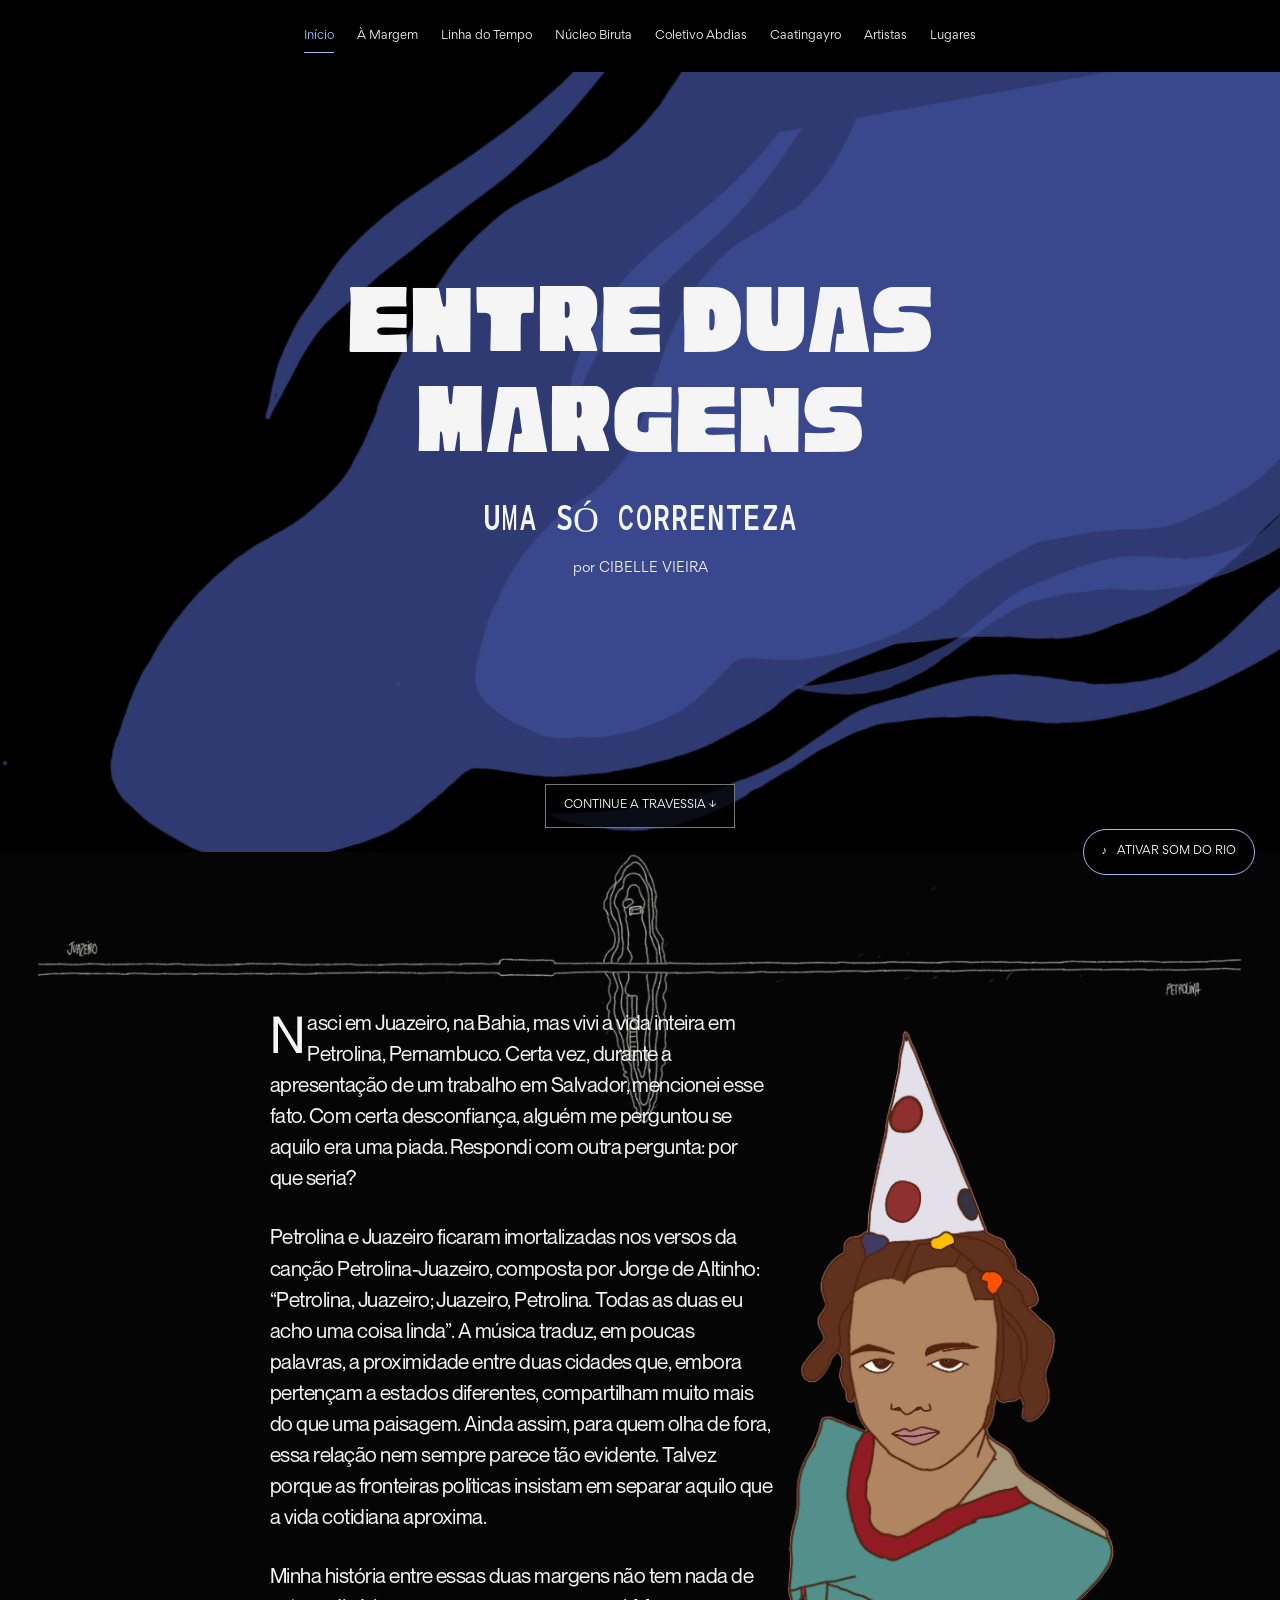
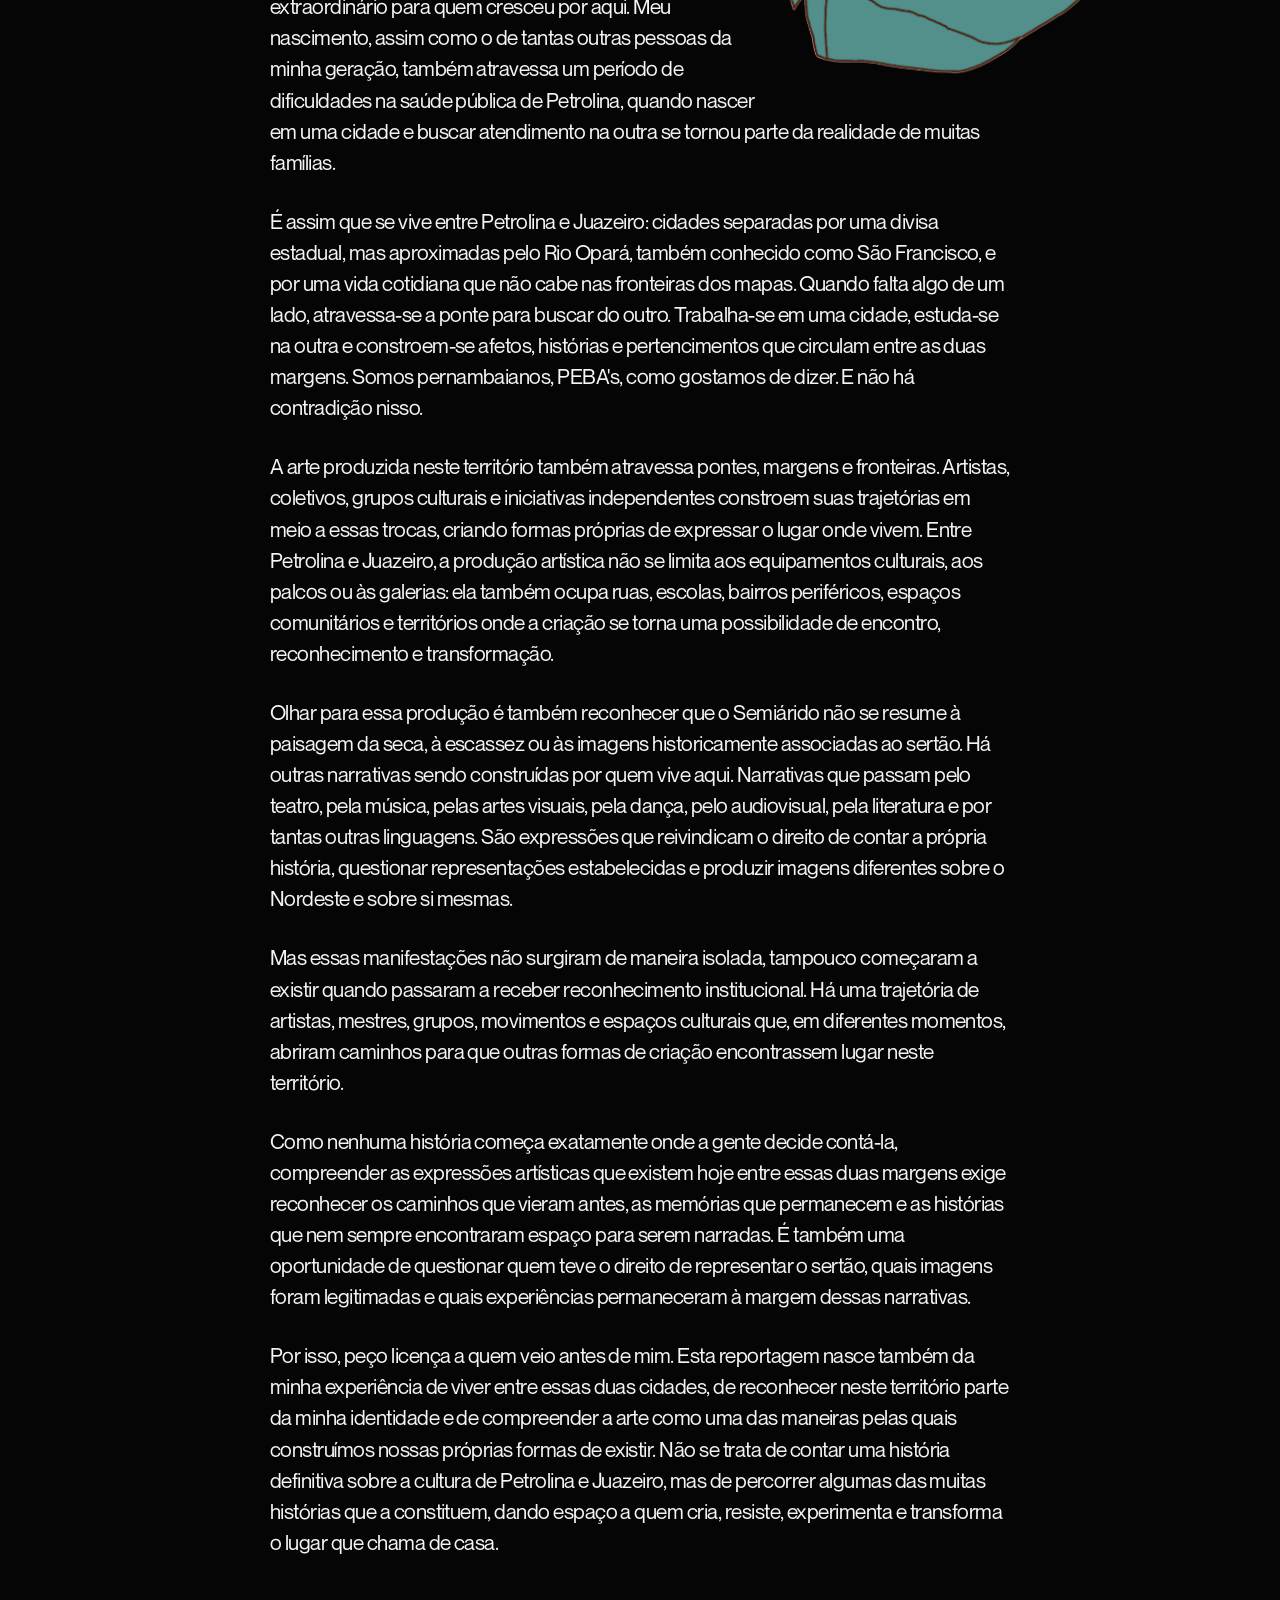
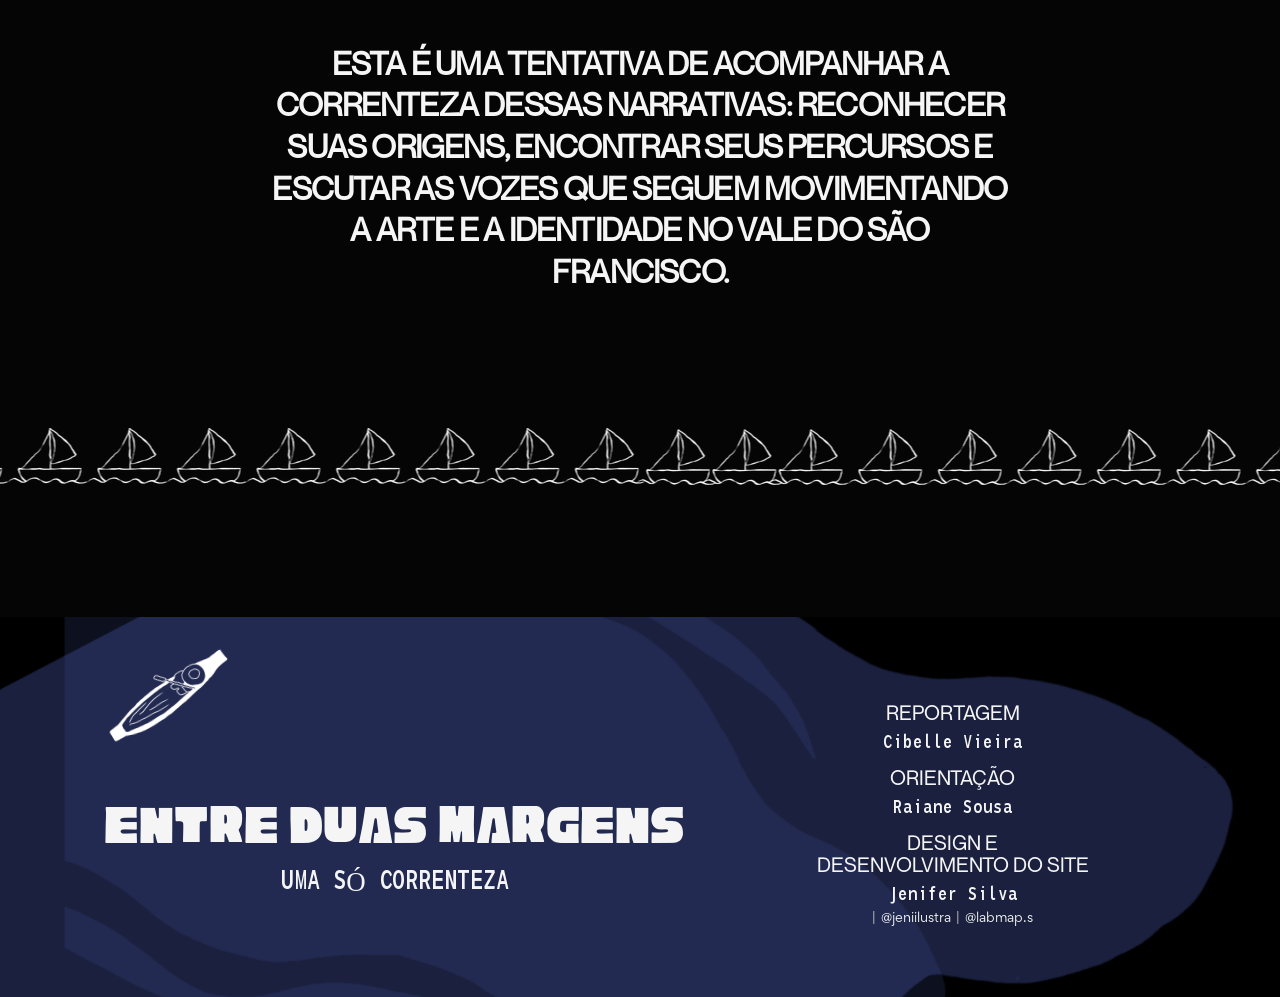
==== commit 5a804398: "atualiza" ====
--- a/index.html
+++ b/index.html
@@ -1,4 +1,3 @@
-
 <!DOCTYPE html>
 
 <html lang="pt-BR">
@@ -3547,6 +3546,24 @@
 
 @media(max-width:700px){#voltarTopo {right:13px;bottom:75px;width:35px;height:35px;}}
 
+/* AJUSTES FINAIS: capa, ilustração e término do rio */
+
+.capa-imagem img {
+
+  transform: scale(1.13) rotate(-3deg);
+
+  transform-origin: center center;
+
+}
+
+.ilustracao-cibs {width:330px;margin-right:-105px;}
+
+@media(max-width:1100px) {.ilustracao-cibs {width:290px;margin-right:-75px;}}
+
+@media(max-width:900px) {.ilustracao-cibs {width:255px;margin-right:-40px;}}
+
+@media(max-width:700px) {.ilustracao-cibs {width:185px;margin:12px -18px 10px 8px;}}
+
 </style>
 
 </head>
@@ -5665,11 +5682,21 @@
 
   });
 
+  // Encerrar a correnteza antes do quadro de fontes.
+
+  const quadroFontes = secaoTempo.querySelector('.tempo-fontes');
+
+  const fimDoRio = quadroFontes
+
+    ? quadroFontes.offsetTop - 45
+
+    : altura - 145;
+
   pontos.push({
 
     x: centro,
 
-    y: Math.max(1, altura - 38)
+    y: Math.max(pontos[pontos.length - 1].y + 30, fimDoRio)
 
   });
 
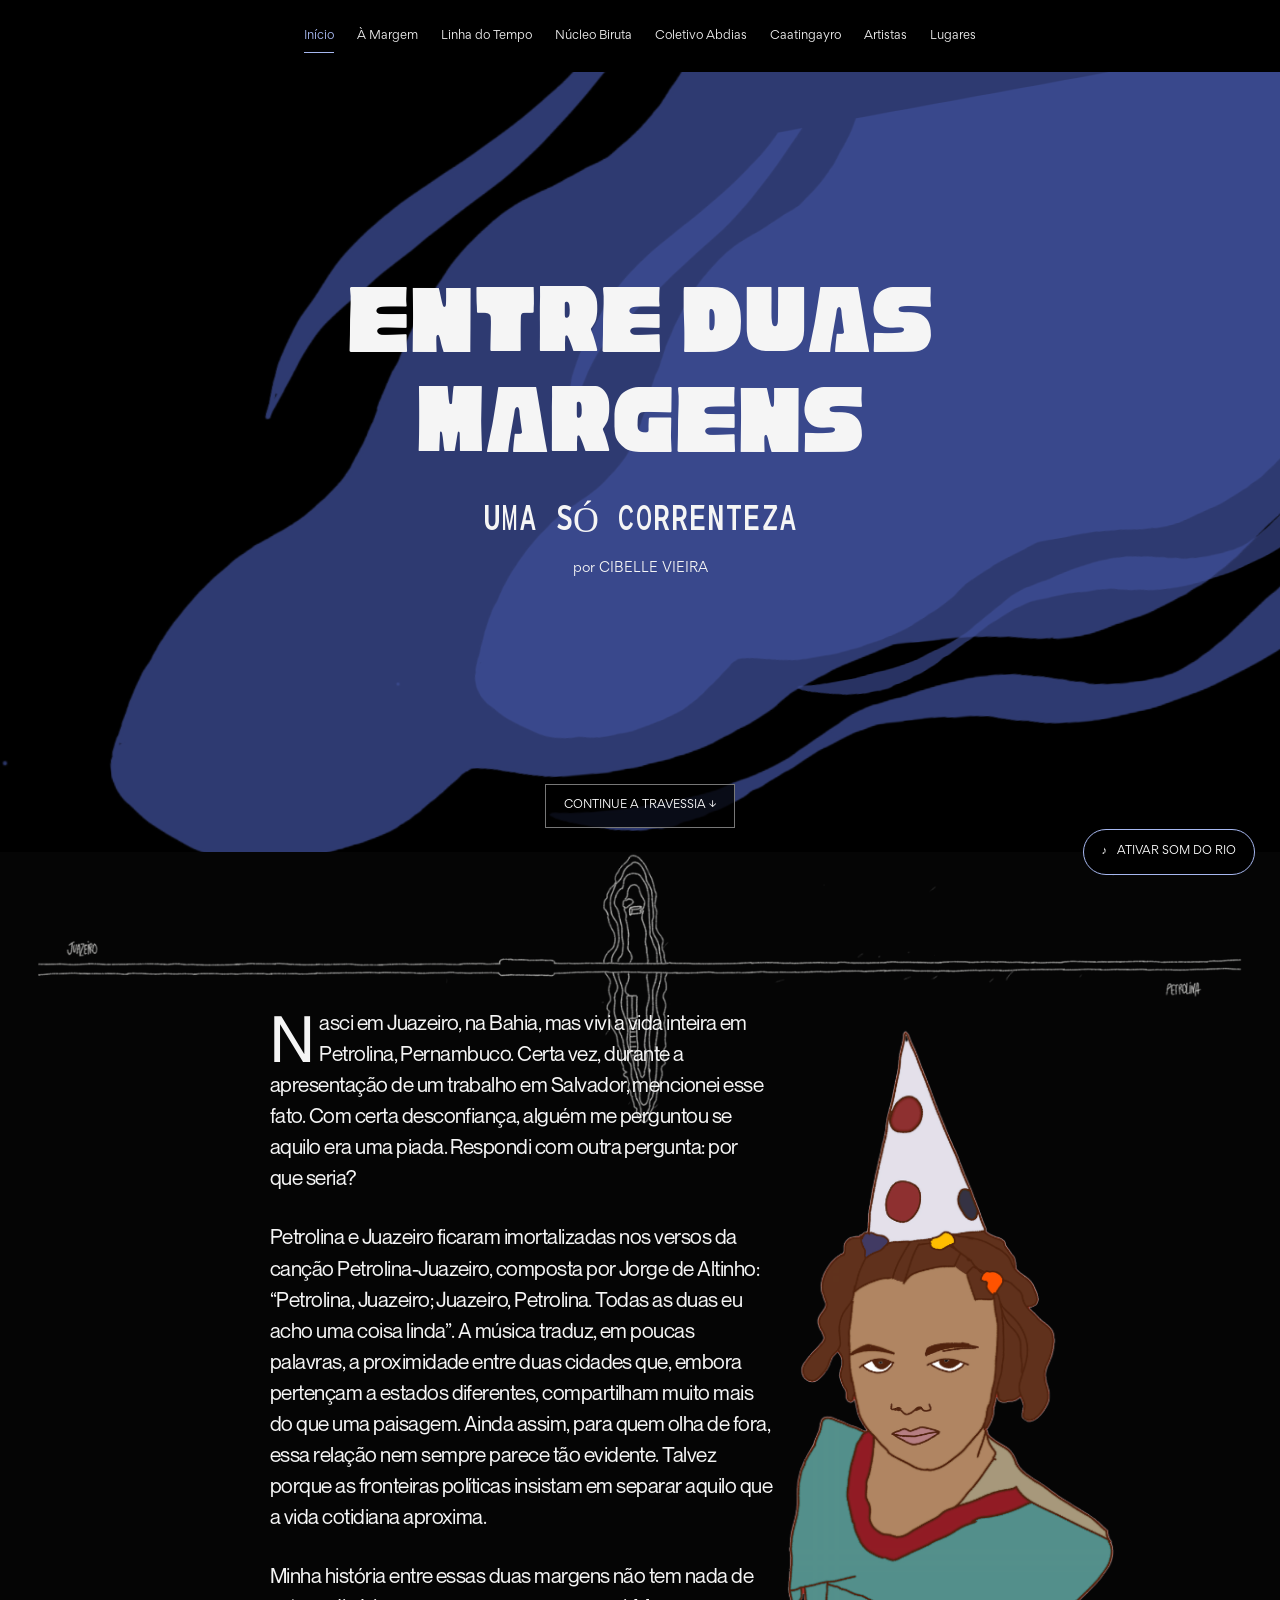
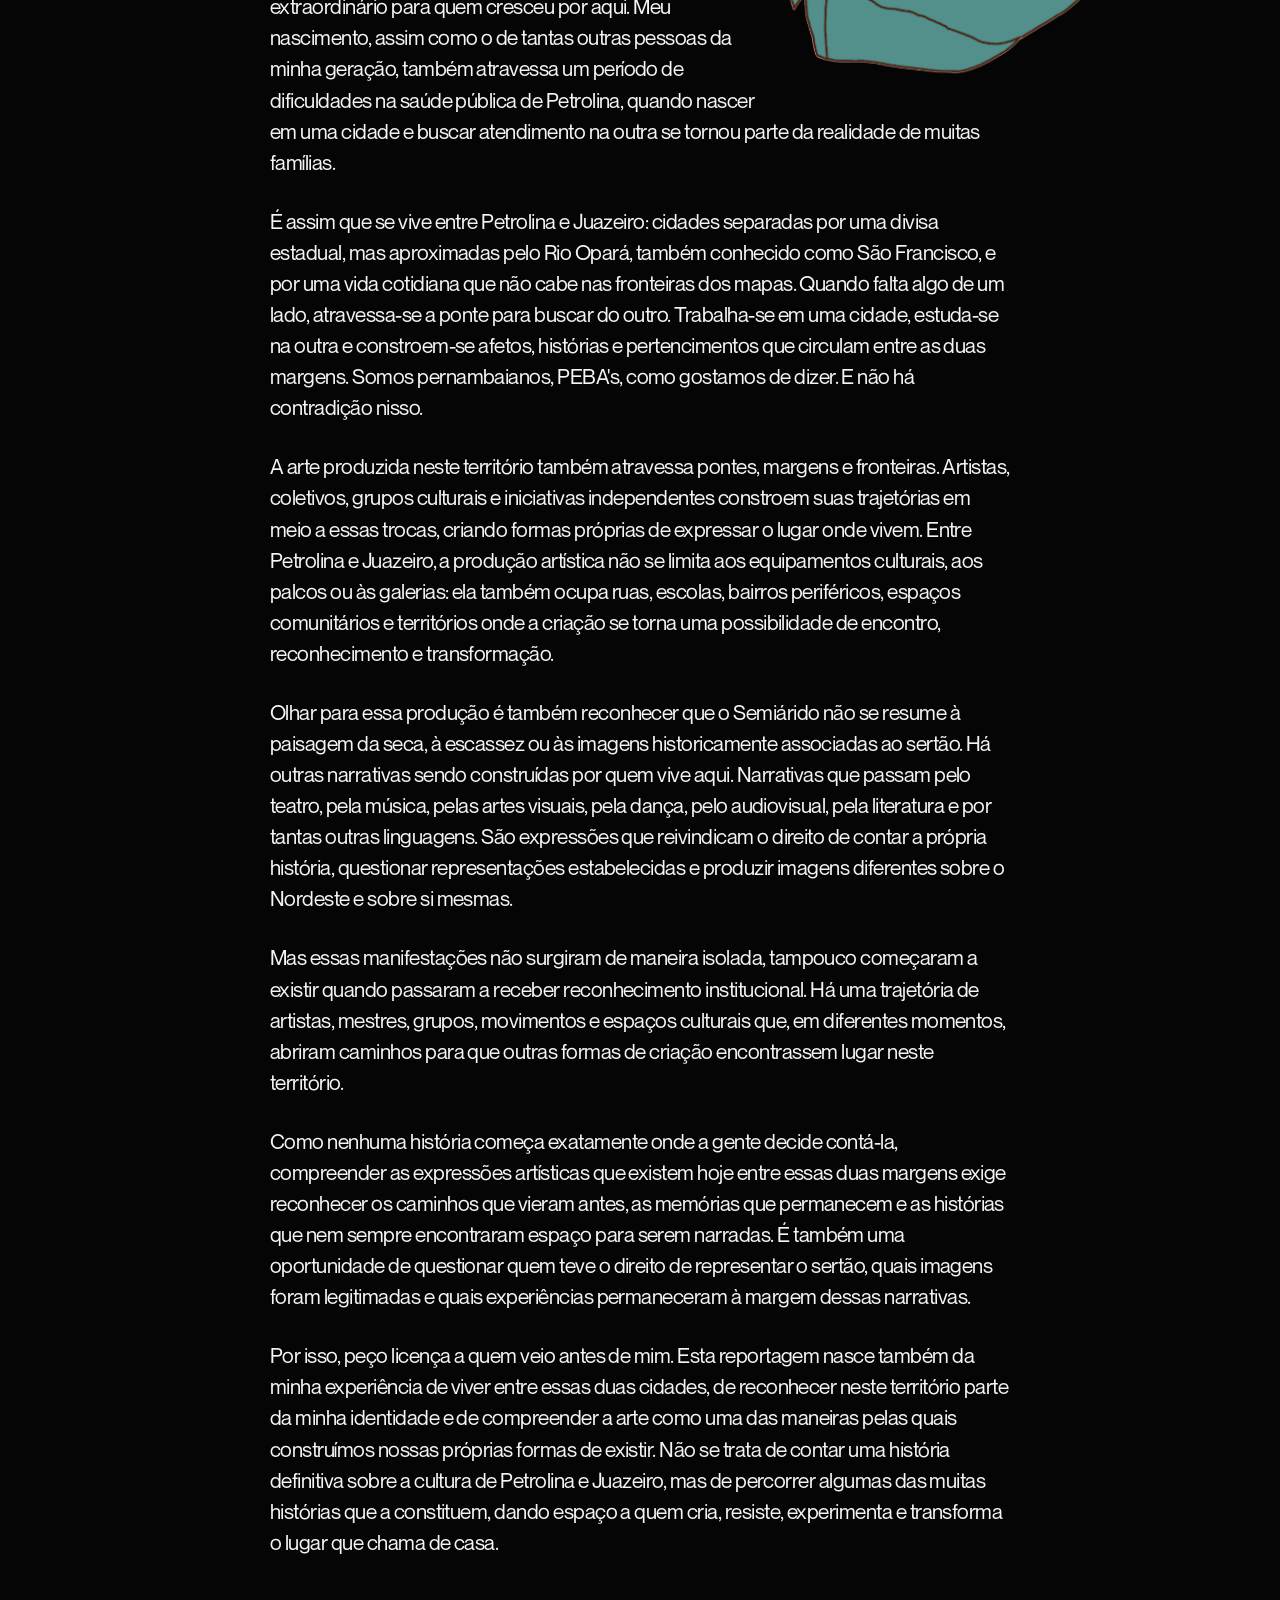
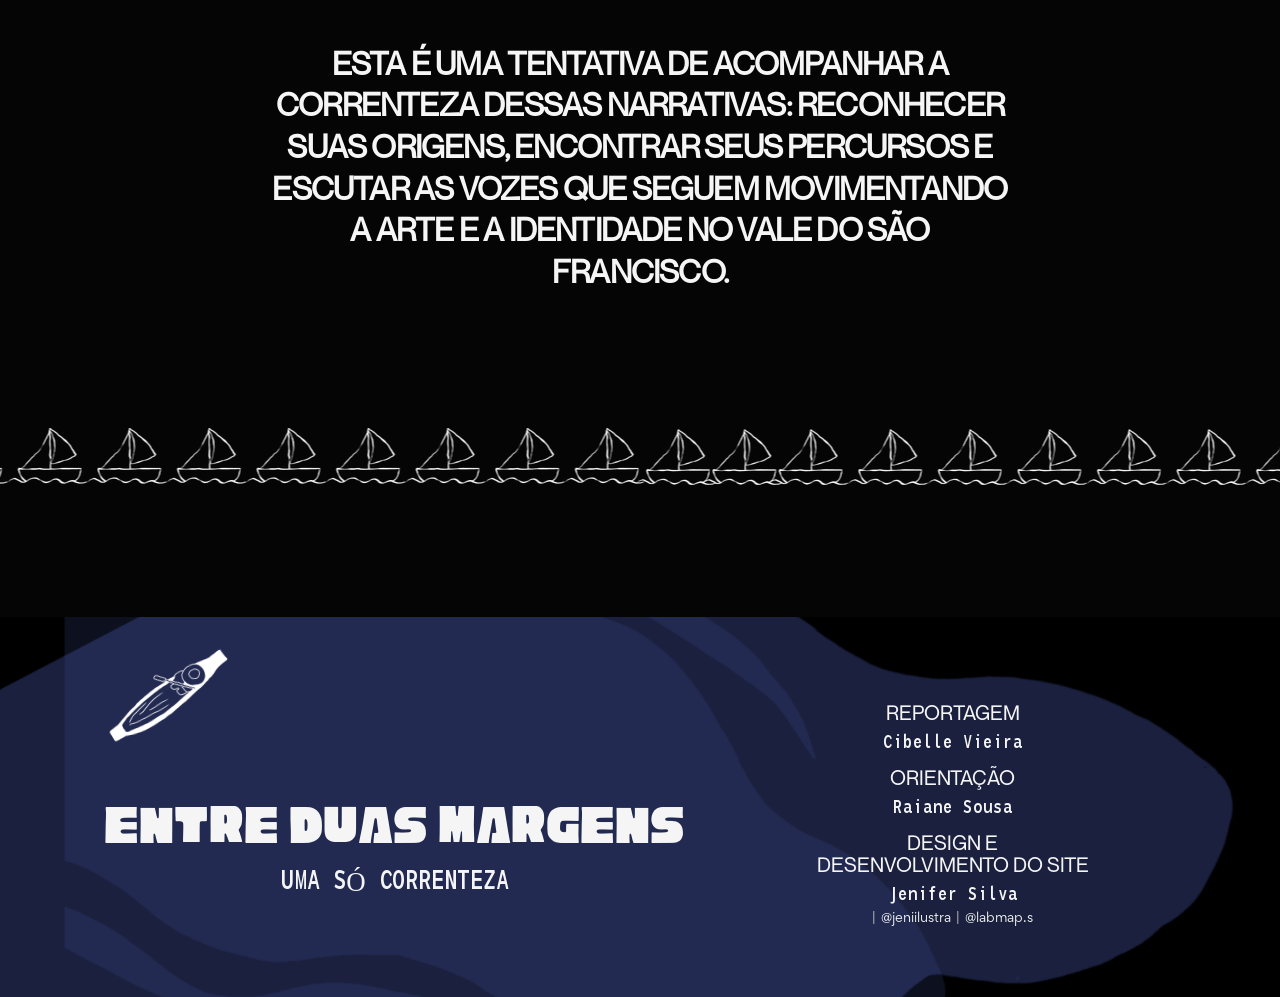
==== commit b5d4ad4f: "atualiza" ====
--- a/index.html
+++ b/index.html
@@ -1,3 +1,4 @@
+
 <!DOCTYPE html>
 
 <html lang="pt-BR">
@@ -3564,6 +3565,50 @@
 
 @media(max-width:700px) {.ilustracao-cibs {width:185px;margin:12px -18px 10px 8px;}}
 
+/* LETRA CAPITULAR: abertura de reportagem e primeiros parágrafos após cada travessia */
+
+.corpo-reportagem p.primeiro-paragrafo::first-letter,
+
+.texto-margem p.primeiro-paragrafo::first-letter,
+
+.biruta-artigo p.primeiro-paragrafo::first-letter,
+
+.abdias-artigo p.primeiro-paragrafo::first-letter,
+
+.caatingayro-artigo p.primeiro-paragrafo::first-letter {
+
+  float: left;
+
+  font-family: "Neue Montreal", Arial, sans-serif;
+
+  font-size: 3.05em;
+
+  font-weight: 400;
+
+  line-height: .82;
+
+  padding: .08em .09em 0 0;
+
+}
+
+@media (max-width: 700px) {
+
+  .corpo-reportagem p.primeiro-paragrafo::first-letter,
+
+  .texto-margem p.primeiro-paragrafo::first-letter,
+
+  .biruta-artigo p.primeiro-paragrafo::first-letter,
+
+  .abdias-artigo p.primeiro-paragrafo::first-letter,
+
+  .caatingayro-artigo p.primeiro-paragrafo::first-letter {
+
+    font-size: 2.65em;
+
+  }
+
+}
+
 </style>
 
 </head>
@@ -3784,7 +3829,7 @@
 
     </h3>
 
-    <p class="revelar">Nos anos 1970, Petrolina, em Pernambuco, e Juazeiro, na Bahia, passaram por transformações importantes. Durante a Ditadura Militar (1964–1985), o governo brasileiro intensificou projetos de modernização econômica, e o Vale do São Francisco passou a ocupar posição estratégica nas políticas de desenvolvimento nacional.</p>
+    <p class="primeiro-paragrafo revelar">Nos anos 1970, Petrolina, em Pernambuco, e Juazeiro, na Bahia, passaram por transformações importantes. Durante a Ditadura Militar (1964–1985), o governo brasileiro intensificou projetos de modernização econômica, e o Vale do São Francisco passou a ocupar posição estratégica nas políticas de desenvolvimento nacional.</p>
 
     <p class="revelar">A irrigação e a expansão agrícola modificaram a paisagem, as relações de trabalho e a economia regional. Em 16 de julho de 1974, foi criada a Companhia de Desenvolvimento dos Vales do São Francisco e do Parnaíba (Codevasf), que sucedeu à Superintendência do Vale do São Francisco (Suvale). A instituição tinha como uma de suas principais frentes o aproveitamento econômico dos recursos hídricos e o desenvolvimento de projetos de irrigação.</p>
 
@@ -3844,7 +3889,7 @@
 
     </h3>
 
-    <p class="revelar">Em Juazeiro, parte dessa movimentação pode ser recuperada por meio das memórias de Antônio Carlos Coêlho de Assis, conhecido como Coelhão, reunidas no livro <em>Juazeiro de perto: uma mistura de arte, cultura e política</em>, publicado em 2021.</p>
+    <p class="primeiro-paragrafo revelar">Em Juazeiro, parte dessa movimentação pode ser recuperada por meio das memórias de Antônio Carlos Coêlho de Assis, conhecido como Coelhão, reunidas no livro <em>Juazeiro de perto: uma mistura de arte, cultura e política</em>, publicado em 2021.</p>
 
     <figure class="margem-foto-direita revelar">
 
@@ -3912,7 +3957,7 @@
 
     </h3>
 
-    <p class="revelar">A história das artes cênicas de Petrolina e Juazeiro possui uma característica particular: ela não respeita os limites administrativos que separam Pernambuco e Bahia. Artistas, grupos, professores e espectadores circulam entre as duas cidades, construindo uma cena que tem o rio como elemento de aproximação.</p>
+    <p class="primeiro-paragrafo revelar">A história das artes cênicas de Petrolina e Juazeiro possui uma característica particular: ela não respeita os limites administrativos que separam Pernambuco e Bahia. Artistas, grupos, professores e espectadores circulam entre as duas cidades, construindo uma cena que tem o rio como elemento de aproximação.</p>
 
     <figure class="margem-foto-direita revelar">
 
@@ -3960,7 +4005,7 @@
 
     </h3>
 
-    <p class="revelar">Em novembro de 1986, Juazeiro ganhou um equipamento que se tornaria uma referência para a produção artística regional: o Centro de Cultura João Gilberto, inaugurado pelo Governo da Bahia.</p>
+    <p class="primeiro-paragrafo revelar">Em novembro de 1986, Juazeiro ganhou um equipamento que se tornaria uma referência para a produção artística regional: o Centro de Cultura João Gilberto, inaugurado pelo Governo da Bahia.</p>
 
     <p class="revelar">A implantação do espaço representou um avanço na estrutura cultural do município. Ao longo dos anos, o Centro passou a receber diferentes linguagens artísticas e se tornou lugar de encontro para artistas de várias gerações.</p>
 
@@ -4002,7 +4047,7 @@
 
     </h3>
 
-    <p class="revelar">A partir dos anos 1990, os mecanismos de financiamento cultural passaram por mudanças importantes no Brasil. A criação de programas estaduais de incentivo e fundos específicos ampliou as possibilidades de apoio a projetos artísticos, embora o acesso aos recursos continuasse condicionado a exigências administrativas e técnicas.</p>
+    <p class="primeiro-paragrafo revelar">A partir dos anos 1990, os mecanismos de financiamento cultural passaram por mudanças importantes no Brasil. A criação de programas estaduais de incentivo e fundos específicos ampliou as possibilidades de apoio a projetos artísticos, embora o acesso aos recursos continuasse condicionado a exigências administrativas e técnicas.</p>
 
     <p class="revelar">Na Bahia, o Fazcultura foi instituído em 1996, por meio de incentivo fiscal vinculado ao ICMS. Em Pernambuco, o Sistema de Incentivo à Cultura, que inclui o Funcultura, foi instituído pela Lei nº 12.310, de 19 de dezembro de 2002. Já o Fundo de Cultura do Estado da Bahia foi criado pela Lei nº 9.431, de 11 de fevereiro de 2005.</p>
 
@@ -4026,7 +4071,7 @@
 
     </h3>
 
-    <p class="revelar">Na manhã de 12 de novembro de 2026, artistas, produtores culturais e conselheiros ocuparam a Praça da Bandeira, no centro de Juazeiro (BA), e seguiram em cortejo até a sede da Secretaria de Cultura, Esporte e Lazer (Seculte), no Paço Municipal. O protesto ocorreu um dia depois de integrantes do Fórum Permanente de Cultura de Juazeiro e conselheiros da sociedade civil denunciarem, por meio de notas públicas e vídeos nas redes sociais, a paralisia administrativa na execução das políticas culturais do município.</p>
+    <p class="primeiro-paragrafo revelar">Na manhã de 12 de novembro de 2026, artistas, produtores culturais e conselheiros ocuparam a Praça da Bandeira, no centro de Juazeiro (BA), e seguiram em cortejo até a sede da Secretaria de Cultura, Esporte e Lazer (Seculte), no Paço Municipal. O protesto ocorreu um dia depois de integrantes do Fórum Permanente de Cultura de Juazeiro e conselheiros da sociedade civil denunciarem, por meio de notas públicas e vídeos nas redes sociais, a paralisia administrativa na execução das políticas culturais do município.</p>
 
     <figure class="video-reportagem revelar">
 
@@ -4108,7 +4153,7 @@
 
     </h3>
 
-    <p class="revelar">Em nota oficial divulgada à imprensa na tarde de 12 de novembro de 2026 — mesmo dia do cortejo —, a Prefeitura de Juazeiro afirmou que está adotando providências administrativas para "garantir que o município não perderá recursos destinados ao setor". A reportagem confirmou que, naquela mesma quinta-feira (12), a Casa dos Conselhos publicou no Diário Oficial do Município o edital para a eleição complementar destinada a preencher as cadeiras vagas do Conselho Municipal de Política Cultural (CMPC) no biênio 2026/2028.</p>
+    <p class="primeiro-paragrafo revelar">Em nota oficial divulgada à imprensa na tarde de 12 de novembro de 2026 — mesmo dia do cortejo —, a Prefeitura de Juazeiro afirmou que está adotando providências administrativas para "garantir que o município não perderá recursos destinados ao setor". A reportagem confirmou que, naquela mesma quinta-feira (12), a Casa dos Conselhos publicou no Diário Oficial do Município o edital para a eleição complementar destinada a preencher as cadeiras vagas do Conselho Municipal de Política Cultural (CMPC) no biênio 2026/2028.</p>
 
     <p class="revelar">Por outro lado, duas reivindicações estruturais dos coletivos permaneceram sem solução imediata: segundo a administração, o pedido de alteração da Lei Municipal nº 3.240/2024 para assegurar o caráter deliberativo do colegiado ainda estava em análise na Procuradoria do Município. A nota também não apresentou prazos para a abertura do CNPJ próprio do Fundo Municipal de Cultura. No comunicado, a gestão citou eventos como o Festival Edésio Santos da Canção e a retomada do Festival Nacional de Teatro Wellington Monteclaro como demonstrações de investimento no setor.</p>
 
@@ -4120,7 +4165,7 @@
 
     </h3>
 
-    <p class="revelar">Em Juazeiro, o Coletivo Abdias integra uma geração de iniciativas que colocam no centro da criação questões relacionadas à raça, à identidade e à presença negra nas artes cênicas.</p>
+    <p class="primeiro-paragrafo revelar">Em Juazeiro, o Coletivo Abdias integra uma geração de iniciativas que colocam no centro da criação questões relacionadas à raça, à identidade e à presença negra nas artes cênicas.</p>
 
     <p class="revelar">Em Petrolina, a Cia. Biruta segue desenvolvendo atividades de criação e formação, tendo a periferia como parte fundamental de sua identidade artística.</p>
 
@@ -4142,7 +4187,7 @@
 
     </h3>
 
-    <p class="revelar">Olhar para a trajetória cultural de Petrolina e Juazeiro permite perceber que ela não se desenvolveu em uma linha contínua de conquistas institucionais. Sua história é feita de avanços, interrupções, disputas e reinvenções.</p>
+    <p class="primeiro-paragrafo revelar">Olhar para a trajetória cultural de Petrolina e Juazeiro permite perceber que ela não se desenvolveu em uma linha contínua de conquistas institucionais. Sua história é feita de avanços, interrupções, disputas e reinvenções.</p>
 
     <p class="revelar">Entre os equipamentos públicos e os espaços improvisados, entre os projetos financiados e as produções independentes, existe uma rede de pessoas que sustentou a criação artística mesmo quando as condições eram insuficientes.</p>
 
@@ -4570,7 +4615,7 @@
 
 <article class="biruta-artigo">
 
-<p class="revelar">Fernando de Souza nasceu surdo em uma família de ouvintes. Único surdo entre os familiares, cresceu em um ambiente no qual a comunicação e o acesso à língua exigiram caminhos próprios. Parte de sua formação aconteceu em escolas para surdos de Natal (RN), onde teve contato com uma educação bilíngue. Mais tarde, encontrou nas artes uma possibilidade de ampliar suas formas de expressão e de estabelecer outras relações com o mundo.</p>
+<p class="primeiro-paragrafo revelar">Fernando de Souza nasceu surdo em uma família de ouvintes. Único surdo entre os familiares, cresceu em um ambiente no qual a comunicação e o acesso à língua exigiram caminhos próprios. Parte de sua formação aconteceu em escolas para surdos de Natal (RN), onde teve contato com uma educação bilíngue. Mais tarde, encontrou nas artes uma possibilidade de ampliar suas formas de expressão e de estabelecer outras relações com o mundo.</p>
 
 <p class="revelar">A descoberta de uma dessas possibilidades aconteceu pelas redes sociais. Ao assistir a um vídeo de Visual Vernacular (VV), Fernando se encantou com aquela linguagem, que transforma o corpo em instrumento de criação e narrativa. Movimentos, expressões faciais, gestos e mudanças de ritmo constroem imagens e situações sem depender da palavra falada. Para ele, o encontro representou uma mudança na maneira de se expressar: passou a explorar os gestos com mais intensidade, comunicar emoções e experimentar outras formas de contar histórias.</p>
 
@@ -4660,13 +4705,13 @@
 
   <article class="abdias-artigo">
 
-    <p class="revelar">Odilon Neto tem duas rotinas que não se cruzam no calendário e se encontram na cabeça dele. Em uma, há plantões de enfermeiro em hospital. Na outra, há ensaios. Mora no Itaberaba, bairro da periferia de Juazeiro, na Bahia, e como muitos artistas independentes do interior faz teatro quando o emprego deixa: encaixa horário, deslocamento e compromisso até sobrar uma sala e um grupo de pessoas disponíveis ao mesmo tempo.</p>
+    <p class="primeiro-paragrafo revelar">Odilon Neto tem duas rotinas que não se cruzam no calendário e se encontram na cabeça dele. Em uma, há plantões de enfermeiro em hospital. Na outra, há ensaios. Mora no Itaberaba, bairro da periferia de Juazeiro, na Bahia, e como muitos artistas independentes do interior faz teatro quando o emprego deixa: encaixa horário, deslocamento e compromisso até sobrar uma sala e um grupo de pessoas disponíveis ao mesmo tempo.</p>
 
     <p class="revelar">O que ele faz nessa sala, diz, é elaborar experiências, investigar a própria identidade e construir outras possibilidades de representação. A frase é abstrata. O que a torna concreta é a história de um coletivo que não tem sede, que ensaia em casas e associações de moradores e que fez sua última grande mostra sem dinheiro público.</p>
 
     <div class="abdias-separador revelar" role="img" aria-label="Faixa de barquinhos"></div>
 
-    <p class="revelar">A relação de Odilon com o teatro começou no ensino médio, numa escola estadual de Juazeiro que tinha oficinas de teatro no turno da noite. Ele não conseguiu se matricular. Ficava por perto, acompanhava ensaios, conversava com os estudantes.</p>
+    <p class="primeiro-paragrafo revelar">A relação de Odilon com o teatro começou no ensino médio, numa escola estadual de Juazeiro que tinha oficinas de teatro no turno da noite. Ele não conseguiu se matricular. Ficava por perto, acompanhava ensaios, conversava com os estudantes.</p>
 
     <p class="revelar">O interesse ficou guardado até 2017. Naquele ano, ele viu nas redes sociais uma convocatória do ator e diretor Marcos Velásquez para uma oficina de iniciação teatral, promovida por um coletivo de teatro negro. Inscreveu-se. Podia ter sido só uma experiência de formação e virou o ponto de partida de uma trajetória que, segundo ele, continua em construção.</p>
 
@@ -4682,7 +4727,7 @@
 
     <figure class="abdias-figura esquerda revelar"><img src="./imagens/Abdias do Nascimento.png" alt="Abdias do Nascimento"></figure>
 
-    <p class="revelar">O nome do coletivo é uma escolha política. Vem de Abdias do Nascimento (1914–2011), intelectual, dramaturgo e ativista central na história do movimento negro brasileiro. Em 1944, no Rio de Janeiro, Abdias fundou o Teatro Experimental do Negro (TEN), para reivindicar a presença de artistas negros nos palcos e criar uma dramaturgia comprometida com as experiências e as histórias dessa população.</p>
+    <p class="primeiro-paragrafo revelar">O nome do coletivo é uma escolha política. Vem de Abdias do Nascimento (1914–2011), intelectual, dramaturgo e ativista central na história do movimento negro brasileiro. Em 1944, no Rio de Janeiro, Abdias fundou o Teatro Experimental do Negro (TEN), para reivindicar a presença de artistas negros nos palcos e criar uma dramaturgia comprometida com as experiências e as histórias dessa população.</p>
 
     <p class="revelar">A criação do TEN teve, entre outros motivos, uma cena vivida por ele em Lima, no Peru: uma montagem de O Imperador Jones, de Eugene O’Neill, em que um ator branco interpretava o protagonista negro com a pele escurecida por maquiagem.</p>
 
@@ -4690,7 +4735,7 @@
 
     <div class="abdias-separador revelar" role="img" aria-label="Faixa de barquinhos"></div>
 
-    <p class="revelar">Para Odilon, o teatro mudou o modo como ele entende a própria história. O momento mais marcante veio quando integrou o núcleo de teatro do Sesc de Petrolina, numa pesquisa cênica sobre ancestralidade e memória familiar.</p>
+    <p class="primeiro-paragrafo revelar">Para Odilon, o teatro mudou o modo como ele entende a própria história. O momento mais marcante veio quando integrou o núcleo de teatro do Sesc de Petrolina, numa pesquisa cênica sobre ancestralidade e memória familiar.</p>
 
     <p class="revelar">Ele tinha perdido a mãe pouco antes. O processo de criação se aproximou do luto e da necessidade de revisitar a história da família. A pesquisa o levou a olhar para as experiências da mãe, das avós e de outras mulheres que vieram antes. A memória familiar deixou de ser só lembrança íntima e entrou na construção de uma experiência cênica.</p>
 
@@ -4702,7 +4747,7 @@
 
     <div class="abdias-separador revelar" role="img" aria-label="Faixa de barquinhos"></div>
 
-    <p class="revelar">A história do Abdias é também a história de uma busca por lugar. Sem sede própria, o grupo foi se instalando onde dava. A mudança de Marcos Velásquez para o Rio de Janeiro e a pandemia de covid-19 interromperam os encontros. Odilon se afastou por um período para concluir a graduação em Enfermagem.</p>
+    <p class="primeiro-paragrafo revelar">A história do Abdias é também a história de uma busca por lugar. Sem sede própria, o grupo foi se instalando onde dava. A mudança de Marcos Velásquez para o Rio de Janeiro e a pandemia de covid-19 interromperam os encontros. Odilon se afastou por um período para concluir a graduação em Enfermagem.</p>
 
     <figure class="abdias-figura revelar"><img src="./imagens/II MOSTRA ABDIAS.png" alt="II Mostra Abdias de Teatro"></figure>
 
@@ -4814,7 +4859,7 @@
 
 <article class="caatingayro-artigo">
 
-<p class="revelar">Eram 27 cadeiras. Quem organizou a sessão fez a conta com otimismo e chegou a esse número: as pessoas que já tinham confirmado presença, mais cinco, no máximo, que aparecessem de última hora. Era noite de 5 de setembro, e a Casa Cores, um ponto de cultura que fica no centro de Petrolina, estava preparada para exibir Crisálida, um curta-metragem independente feito por dois estudantes de Artes Visuais. Do lado de fora, na orla, havia um samba de graça marcado para o mesmo horário. Qualquer pessoa que já tenha tentado encher uma sala em Petrolina, com música ao ar livre competindo, sabe que 27 cadeiras eram uma aposta razoável.</p>
+<p class="primeiro-paragrafo revelar">Eram 27 cadeiras. Quem organizou a sessão fez a conta com otimismo e chegou a esse número: as pessoas que já tinham confirmado presença, mais cinco, no máximo, que aparecessem de última hora. Era noite de 5 de setembro, e a Casa Cores, um ponto de cultura que fica no centro de Petrolina, estava preparada para exibir Crisálida, um curta-metragem independente feito por dois estudantes de Artes Visuais. Do lado de fora, na orla, havia um samba de graça marcado para o mesmo horário. Qualquer pessoa que já tenha tentado encher uma sala em Petrolina, com música ao ar livre competindo, sabe que 27 cadeiras eram uma aposta razoável.</p>
 
 <p class="revelar">Vinte minutos antes de abrir as portas, o público começou a chegar. Não pararam mais. Caroles, uma das responsáveis pela sessão, recorda que foi preciso entrar no escritório da própria casa para trazer as cadeiras de lá. Não bastou. Parte da plateia assistiu ao filme em pé, outra parte sentou no corredor. A conta final varia: entre 50 e 70 pessoas, “quase 70”, diz Caroles, que não parece interessada em acertar o número, e sim em registrar o espanto.</p>
 
@@ -4826,7 +4871,7 @@
 
 <div class="margem-separador revelar" role="img" aria-label="Barquinhos separando os trechos da reportagem"></div>
 
-<p class="revelar">Em 2023, nos corredores do curso de Licenciatura em Artes Visuais da Universidade Federal do Vale do São Francisco (Univasf), um grupo de estudantes começou a conversar sobre uma sensação comum. A cena artística da região, diziam, girava em circuitos fechados. As mesmas pessoas produziam, circulavam e ocupavam os espaços de reconhecimento. Quem estava fora desse circuito não encontrava a porta, e nem sempre sabia que ela existia.</p>
+<p class="primeiro-paragrafo revelar">Em 2023, nos corredores do curso de Licenciatura em Artes Visuais da Universidade Federal do Vale do São Francisco (Univasf), um grupo de estudantes começou a conversar sobre uma sensação comum. A cena artística da região, diziam, girava em circuitos fechados. As mesmas pessoas produziam, circulavam e ocupavam os espaços de reconhecimento. Quem estava fora desse circuito não encontrava a porta, e nem sempre sabia que ela existia.</p>
 
 <p class="revelar">Não houve planejamento institucional, projeto de pesquisa nem um grande plano. Houve, nas palavras do próprio grupo, a vontade de abrir portas, aproximar pessoas e criar outros caminhos para a arte no Vale do São Francisco. Só depois, conversando, perceberam outra coisa que os unia: todos os integrantes daquele núcleo inicial eram LGBTQIAPN+. O interesse comum pela produção artística ganhou então um segundo objetivo, o de construir um lugar onde aquelas vivências pudessem existir, circular e encontrar outras pessoas.</p>
 
@@ -4840,7 +4885,7 @@
 
 <div class="margem-separador revelar" role="img" aria-label="Barquinhos separando os trechos da reportagem"></div>
 
-<p class="revelar">Yanglit tinha participado de uma oficina rápida com um artista estrangeiro que passava pela região. A proposta era simples e vinha de uma prática conhecida internacionalmente, o urban sketching: escolher um lugar da cidade, olhar devagar, anotar os detalhes (o contorno de um prédio antigo, o vento nas copas das árvores, a conversa de quem passa) e traduzir a cena no papel. Ele voltou encantado e levou a ideia para Caroles. Se o exercício fazia sentido para os dois, estudantes de Artes Visuais, por que não abrir o convite?</p>
+<p class="primeiro-paragrafo revelar">Yanglit tinha participado de uma oficina rápida com um artista estrangeiro que passava pela região. A proposta era simples e vinha de uma prática conhecida internacionalmente, o urban sketching: escolher um lugar da cidade, olhar devagar, anotar os detalhes (o contorno de um prédio antigo, o vento nas copas das árvores, a conversa de quem passa) e traduzir a cena no papel. Ele voltou encantado e levou a ideia para Caroles. Se o exercício fazia sentido para os dois, estudantes de Artes Visuais, por que não abrir o convite?</p>
 
 <p class="revelar">Batizaram o encontro de Desenho Urbano, tradução direta do termo em inglês. Espalharam cartazes com QR Code pela cidade, divulgaram nas redes sociais e marcaram a estreia para um domingo à tarde, na Orla de Juazeiro. À medida que o horário se aproximava, a dupla foi tomada pela apreensão clássica de quem organiza um evento que ninguém pediu: será que vai aparecer alguém?</p>
 
@@ -4864,7 +4909,7 @@
 
 <div class="margem-separador revelar" role="img" aria-label="Barquinhos separando os trechos da reportagem"></div>
 
-<p class="revelar">Para entender por que ocupar importa tanto a esses dois, é preciso ver de onde eles vêm. Eles chegaram à arte por rotas que quase não se tocam.</p>
+<p class="primeiro-paragrafo revelar">Para entender por que ocupar importa tanto a esses dois, é preciso ver de onde eles vêm. Eles chegaram à arte por rotas que quase não se tocam.</p>
 
 <p class="revelar">Caroles nasceu e cresceu em Petrolina, mas a Petrolina dela não é a dos cartões-postais. A memória se espalha pelos conjuntos habitacionais, Cohab 6, Cohab 4, e pela Cohab Massangano, onde a família construiu morada. A orla, as vitrines e o discurso de cidade pujante do agronegócio ficam longe desse mapa. O que ela guarda são as ruas, as casas, os vizinhos.</p>
 
@@ -4878,7 +4923,7 @@
 
 <div class="margem-separador revelar" role="img" aria-label="Barquinhos separando os trechos da reportagem"></div>
 
-<p class="revelar">Yanglit conhece Juazeiro de outra forma: nasceu lá. Passou a infância entre mudanças de endereço, ruas familiares, visitas a parentes espalhados pela cidade. Frequentou bairros como Piranga e João XXIII, e foi aprendendo os caminhos de quem faz da cidade uma extensão da casa. Para ele, Juazeiro nunca foi lugar para descobrir, e sim o chão de onde partiam as experiências.</p>
+<p class="primeiro-paragrafo revelar">Yanglit conhece Juazeiro de outra forma: nasceu lá. Passou a infância entre mudanças de endereço, ruas familiares, visitas a parentes espalhados pela cidade. Frequentou bairros como Piranga e João XXIII, e foi aprendendo os caminhos de quem faz da cidade uma extensão da casa. Para ele, Juazeiro nunca foi lugar para descobrir, e sim o chão de onde partiam as experiências.</p>
 
 <p class="revelar">Com a arte foi diferente. Recém-saído do ensino médio, tinha interesse, mas não sabia que caminhos existiam. Foi uma prima quem contou da Licenciatura em Artes Visuais da Univasf. A descoberta o empolgou, com uma ressalva: o nome do curso trazia a possibilidade de virar professor. Tímido naquela época, a ideia de voltar à escola do outro lado, diante de uma turma, parecia assustadora. A curiosidade falou mais alto. Ao conhecer as disciplinas e a variedade de experiências que a graduação oferecia, começou a se imaginar naquele lugar.</p>
 
@@ -4896,7 +4941,7 @@
 
 <figure class="caatingayro-figura revelar"><img src="./imagens/Crisálida.png" alt="Em Crisálida"></figure>
 
-<p class="revelar">Em Crisálida, o trabalho dos dois se juntou. O curta-metragem acompanha Diana, uma mulher atravessada pelo automatismo e pelo cansaço de uma rotina sufocante. Dividida entre as obrigações cotidianas e o isolamento, ela encontra na imensidão do Rio São Francisco e no encontro enigmático com uma sereia uma possibilidade de escapar da realidade imediata. A fantasia conduz a personagem a um processo de transformação, no qual romper o próprio casulo se torna um caminho para descobrir a coragem de voar.</p>
+<p class="primeiro-paragrafo revelar">Em Crisálida, o trabalho dos dois se juntou. O curta-metragem acompanha Diana, uma mulher atravessada pelo automatismo e pelo cansaço de uma rotina sufocante. Dividida entre as obrigações cotidianas e o isolamento, ela encontra na imensidão do Rio São Francisco e no encontro enigmático com uma sereia uma possibilidade de escapar da realidade imediata. A fantasia conduz a personagem a um processo de transformação, no qual romper o próprio casulo se torna um caminho para descobrir a coragem de voar.</p>
 
 <p class="revelar">Antes de chegar à Casa Cores, o filme passou por outro lugar. Teve pré-estreia em duas sessões especiais numa escola pública do bairro Quidé, em Juazeiro.</p>
 
@@ -4906,7 +4951,7 @@
 
 <div class="margem-separador revelar" role="img" aria-label="Barquinhos separando os trechos da reportagem"></div>
 
-<p class="revelar">Há uma dimensão desse trabalho que não aparece nas listas de atividades. Durante uma das feiras em que o coletivo montou sua banca, uma criança trans se aproximou, observou as bandeiras e encontrou nos integrantes uma possibilidade de identificação. Caroles recorda o episódio, também mencionado por Yanglit como um dos momentos que dão sentido à existência de espaços como aquele.</p>
+<p class="primeiro-paragrafo revelar">Há uma dimensão desse trabalho que não aparece nas listas de atividades. Durante uma das feiras em que o coletivo montou sua banca, uma criança trans se aproximou, observou as bandeiras e encontrou nos integrantes uma possibilidade de identificação. Caroles recorda o episódio, também mencionado por Yanglit como um dos momentos que dão sentido à existência de espaços como aquele.</p>
 
 <p class="revelar">O que a cena revela é algo que raramente entra nos registros de uma atividade cultural: o que acontece entre as pessoas quando encontram um ambiente em que se sentem reconhecidas. A arte, aqui, não está apenas no trabalho exposto, no desenho feito ou no filme exibido. Está na possibilidade de criar vínculos e construir espaços de confiança, onde pessoas LGBTQIAPN+ podem encontrar referências, conversar e experimentar formas de existir sem precisar se esconder.</p>
 
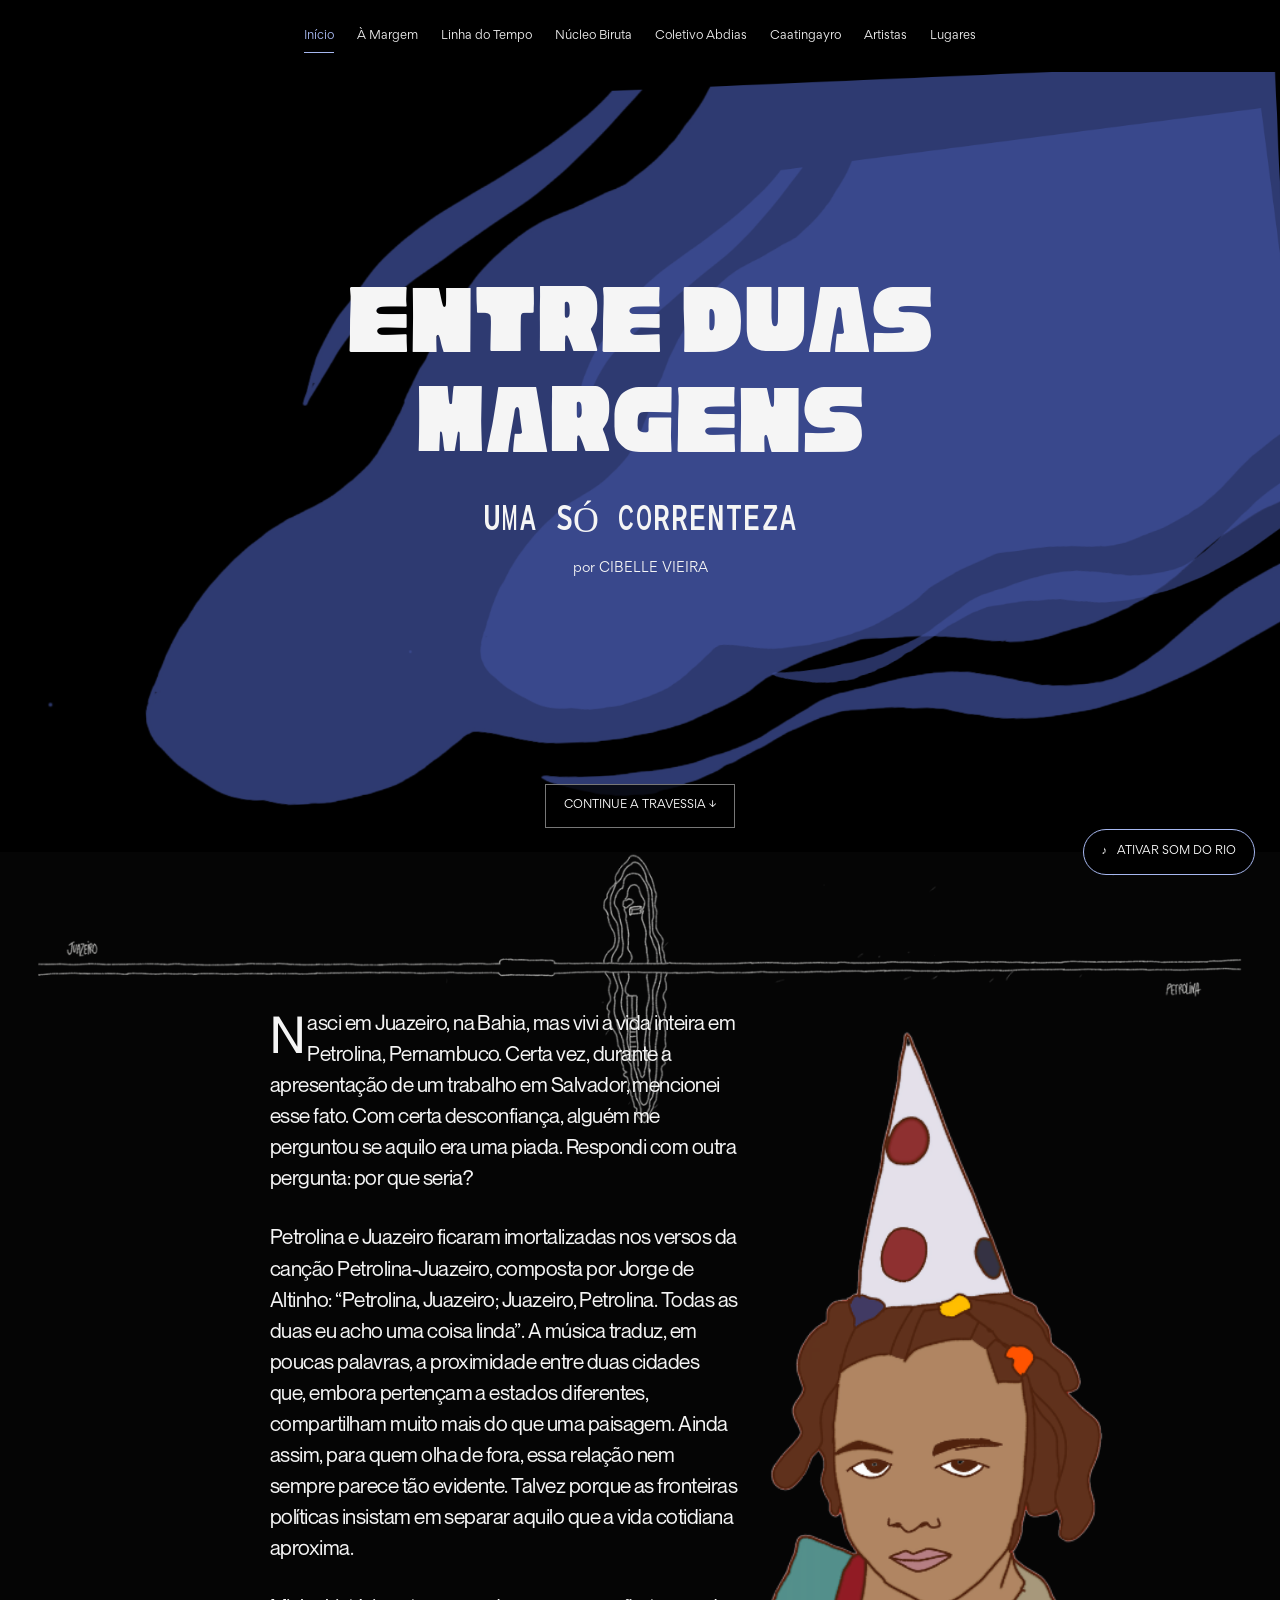
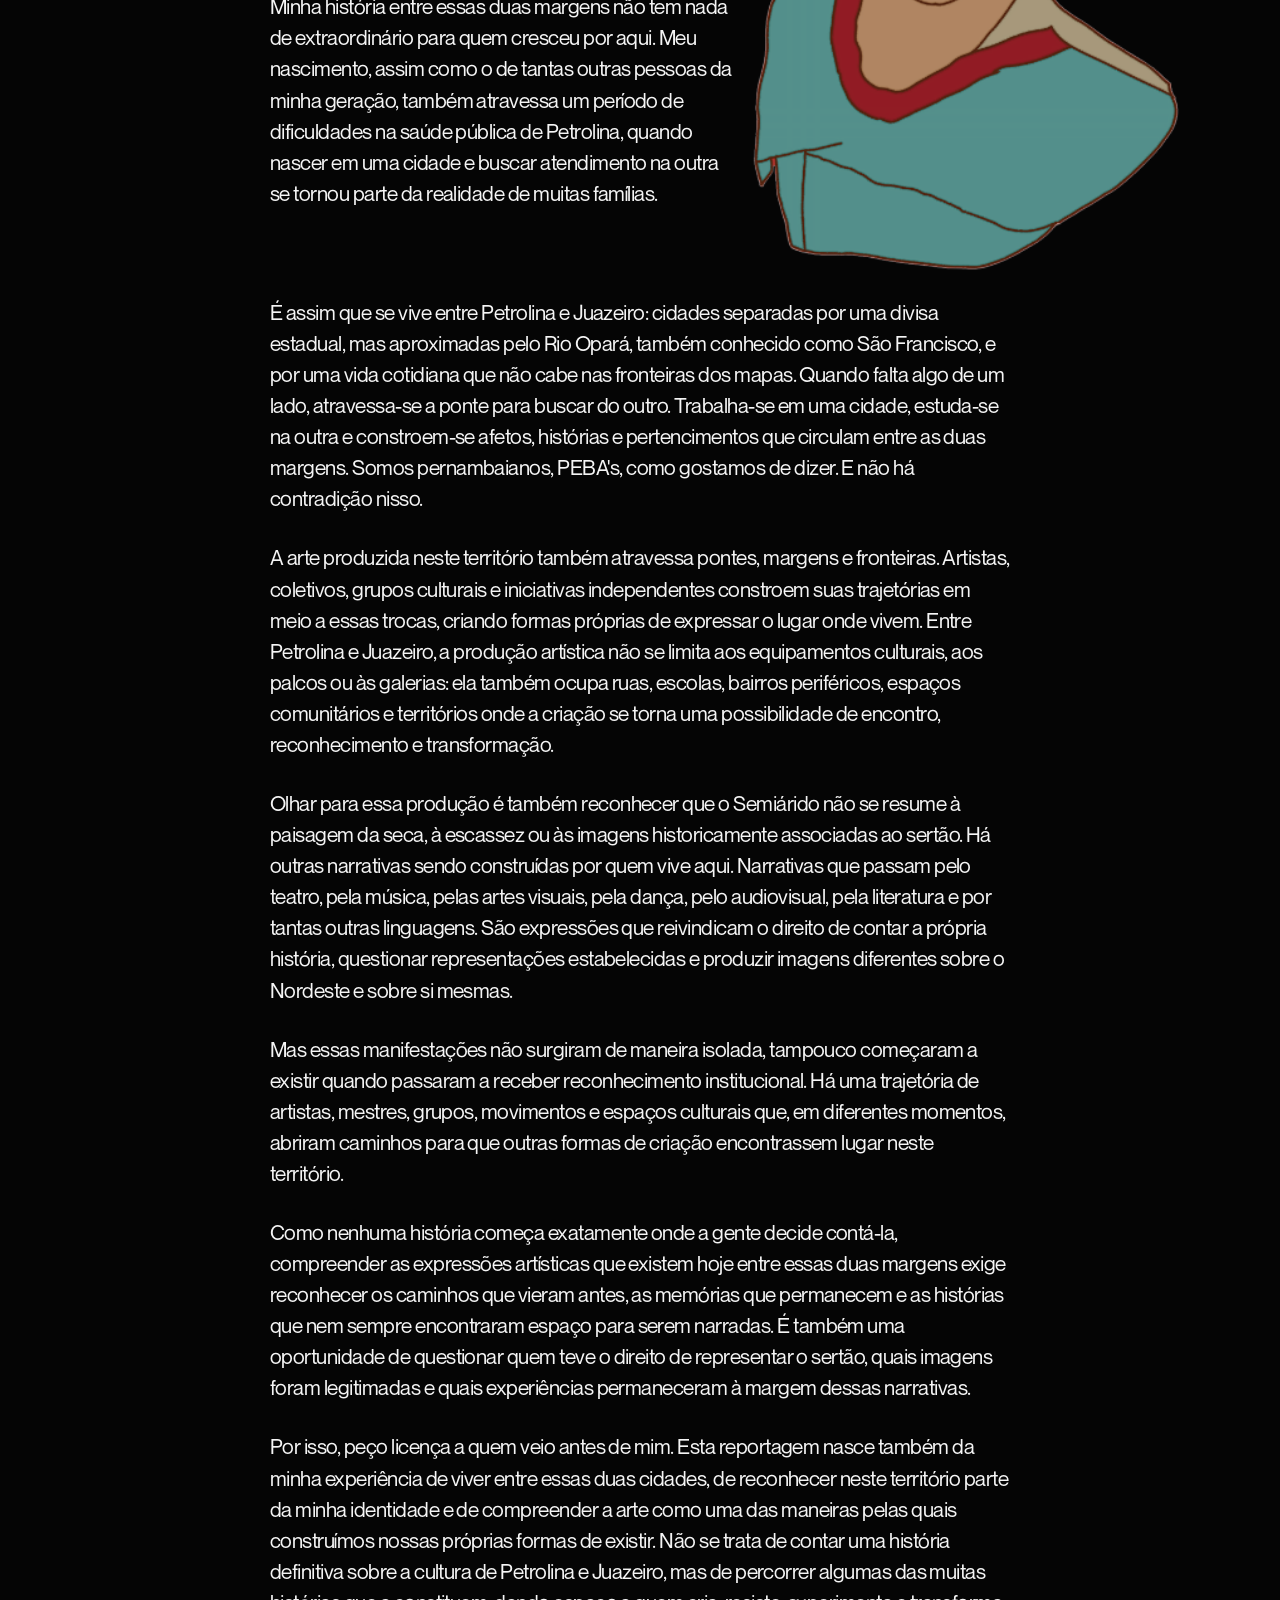
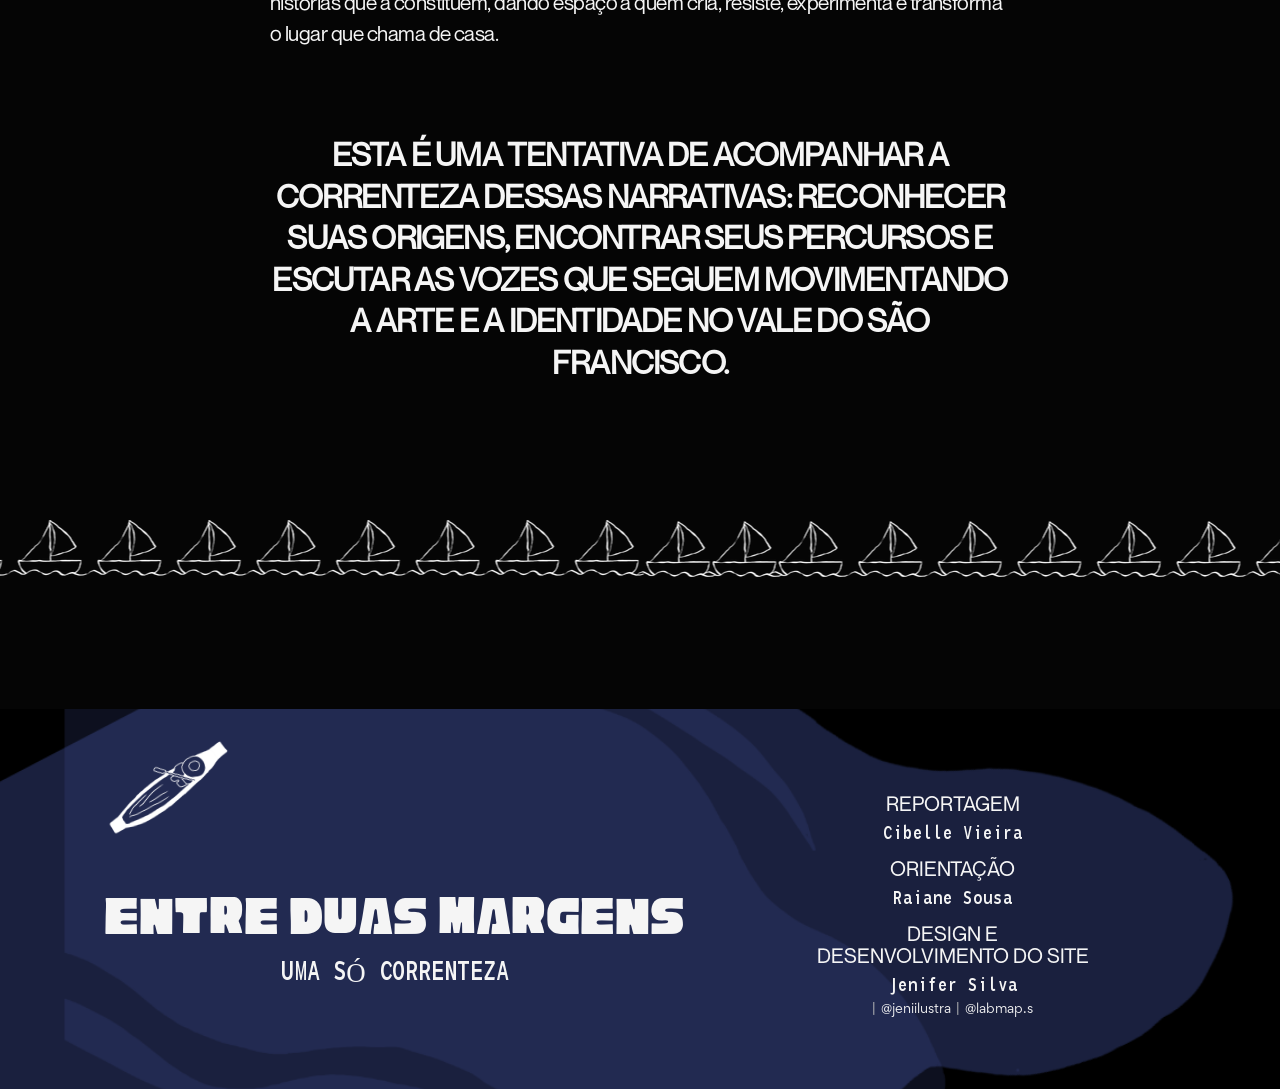
==== commit db3f96a8: "atualização" ====
--- a/index.html
+++ b/index.html
@@ -1,26 +1,37 @@
-
 <!DOCTYPE html>
 
 <html lang="pt-BR">
 
+ 
+
 <head>
 
+ 
+
 <meta charset="UTF-8">
 
 <meta name="viewport" content="width=device-width, initial-scale=1.0">
 
 <meta name="theme-color" content="#050505">
 
+ 
+
 <title>Entre Duas Margens, Uma Só Correnteza</title>
 
+ 
+
 <style>
 
+ 
+
 /* ==================================================
 
    FONTES
 
 ================================================== */
 
+ 
+
 @font-face {
 
   font-family: "Cubao";
@@ -31,6 +42,8 @@
 
 }
 
+ 
+
 @font-face {
 
   font-family: "Morisawa";
@@ -41,6 +54,8 @@
 
 }
 
+ 
+
 @font-face {
 
   font-family: "Gordita";
@@ -51,6 +66,8 @@
 
 }
 
+ 
+
 @font-face {
 
   font-family: "Neue Montreal";
@@ -61,12 +78,16 @@
 
 }
 
+ 
+
 /* ==================================================
 
    CONFIGURAÇÕES GERAIS
 
 ================================================== */
 
+ 
+
 :root {
 
   --preto: #050505;
@@ -87,6 +108,8 @@
 
 }
 
+ 
+
 * {
 
   box-sizing: border-box;
@@ -97,6 +120,8 @@
 
 }
 
+ 
+
 html {
 
   scroll-behavior: smooth;
@@ -105,6 +130,8 @@
 
 }
 
+ 
+
 body {
 
   background: var(--preto);
@@ -117,6 +144,8 @@
 
 }
 
+ 
+
 button {
 
   cursor: pointer;
@@ -125,6 +154,8 @@
 
 }
 
+ 
+
 a {
 
   color: inherit;
@@ -133,6 +164,8 @@
 
 }
 
+ 
+
 img {
 
   display: block;
@@ -141,6 +174,8 @@
 
 }
 
+ 
+
 .site {
 
   width: 100%;
@@ -153,12 +188,16 @@
 
 }
 
+ 
+
 /* ==================================================
 
    MENU
 
 ================================================== */
 
+ 
+
 header {
 
   position: sticky;
@@ -173,6 +212,8 @@
 
 }
 
+ 
+
 .cabecalho {
 
   min-height: var(--altura-menu);
@@ -187,6 +228,8 @@
 
 }
 
+ 
+
 nav {
 
   display: flex;
@@ -201,6 +244,8 @@
 
 }
 
+ 
+
 nav button {
 
   position: relative;
@@ -219,6 +264,8 @@
 
 }
 
+ 
+
 nav button::after {
 
   content: "";
@@ -239,6 +286,8 @@
 
 }
 
+ 
+
 nav button:hover,
 
 nav button.ativo {
@@ -247,6 +296,8 @@
 
 }
 
+ 
+
 nav button:hover::after,
 
 nav button.ativo::after {
@@ -255,6 +306,8 @@
 
 }
 
+ 
+
 .menu-mobile {
 
   display: none;
@@ -271,12 +324,16 @@
 
 }
 
+ 
+
 /* ==================================================
 
    PÁGINAS
 
 ================================================== */
 
+ 
+
 .pagina {
 
   display: none;
@@ -285,6 +342,8 @@
 
 }
 
+ 
+
 .pagina.ativa {
 
   display: block;
@@ -293,6 +352,8 @@
 
 }
 
+ 
+
 @keyframes aparecer {
 
   from { opacity: 0; }
@@ -301,12 +362,16 @@
 
 }
 
+ 
+
 /* ==================================================
 
    CAPA
 
 ================================================== */
 
+ 
+
 .capa {
 
   position: relative;
@@ -321,6 +386,8 @@
 
 }
 
+ 
+
 .capa-imagem {
 
   position: absolute;
@@ -331,6 +398,8 @@
 
 }
 
+ 
+
 .capa-imagem img {
 
   width: 100%;
@@ -345,6 +414,8 @@
 
 }
 
+ 
+
 .capa-conteudo {
 
   min-height: inherit;
@@ -361,6 +432,8 @@
 
 }
 
+ 
+
 .capa-titulo {
 
   font-family: "Cubao", Impact, sans-serif;
@@ -373,12 +446,16 @@
 
 }
 
+ 
+
 .capa-titulo span {
 
   display: block;
 
 }
 
+ 
+
 .capa-subtitulo {
 
   font-family: "Morisawa", Georgia, serif;
@@ -391,6 +468,8 @@
 
 }
 
+ 
+
 .capa-autoria {
 
   font-family: "Gordita", Arial, sans-serif;
@@ -401,6 +480,8 @@
 
 }
 
+ 
+
 .capa-descer {
 
   position: absolute;
@@ -427,18 +508,24 @@
 
 }
 
+ 
+
 .capa-descer:hover {
 
   background: var(--azul-escuro);
 
 }
 
+ 
+
 /* ==================================================
 
    PRIMEIRA PÁGINA
 
 ================================================== */
 
+ 
+
 .continuacao-capa {
 
   position: relative;
@@ -449,6 +536,8 @@
 
 }
 
+ 
+
 .ilha-sobreposta {
 
   position: absolute;
@@ -469,6 +558,8 @@
 
 }
 
+ 
+
 .ilha-sobreposta img {
 
   width: 100%;
@@ -485,6 +576,8 @@
 
 }
 
+ 
+
 .reportagem {
 
   position: relative;
@@ -495,6 +588,8 @@
 
 }
 
+ 
+
 .corpo-reportagem,
 
 .texto-margem {
@@ -509,6 +604,8 @@
 
 }
 
+ 
+
 .corpo-reportagem p,
 
 .texto-margem p {
@@ -531,6 +628,8 @@
 
 }
 
+ 
+
 .primeiro-paragrafo::first-letter {
 
   float: left;
@@ -543,14 +642,20 @@
 
 }
 
+ 
+
 /* ==================================================
 
    ILUSTRAÇÃO CIBS CRIANÇA
 
+ 
+
    AUMENTADA PARA SE APROXIMAR DO PRINT
 
 ================================================== */
 
+ 
+
 .ilustracao-cibs {
 
   position: relative;
@@ -559,10 +664,14 @@
 
   float: right;
 
+ 
+
   width: 610px;
 
   max-width: none;
 
+ 
+
   margin:
 
     20px
@@ -575,6 +684,8 @@
 
 }
 
+ 
+
 .ilustracao-cibs img {
 
   width: 100%;
@@ -585,12 +696,16 @@
 
 }
 
+ 
+
 .limpar {
 
   clear: both;
 
 }
 
+ 
+
 .corpo-reportagem .paragrafo-final {
 
   clear: both;
@@ -611,12 +726,16 @@
 
 }
 
+ 
+
 /* ==================================================
 
    BARQUINHOS
 
 ================================================== */
 
+ 
+
 .margem-separador,
 
 .barquinhos-final {
@@ -635,6 +754,8 @@
 
 }
 
+ 
+
 .margem-separador {
 
   clear: both;
@@ -653,6 +774,8 @@
 
 }
 
+ 
+
 .margem-separador.revelar {
 
   transform: none;
@@ -663,6 +786,8 @@
 
 }
 
+ 
+
 .margem-separador.revelar.visivel {
 
   transform: none;
@@ -671,6 +796,8 @@
 
 }
 
+ 
+
 .barquinhos-final {
 
   width: 100%;
@@ -679,6 +806,8 @@
 
 }
 
+ 
+
 .respiro-rodape {
 
   height: 110px;
@@ -687,12 +816,16 @@
 
 }
 
+ 
+
 /* ==================================================
 
    À MARGEM
 
 ================================================== */
 
+ 
+
 .margem-cabecalho {
 
   max-width: 1120px;
@@ -703,6 +836,8 @@
 
 }
 
+ 
+
 .margem-titulo {
 
   font-family: "Cubao", Impact, sans-serif;
@@ -717,6 +852,8 @@
 
 }
 
+ 
+
 .margem-subtitulo {
 
   font-family: "Morisawa", Georgia, serif;
@@ -731,6 +868,8 @@
 
 }
 
+ 
+
 .margem-capa {
 
   width: 100%;
@@ -741,6 +880,8 @@
 
 }
 
+ 
+
 .margem-capa img {
 
   width: 100%;
@@ -749,6 +890,8 @@
 
 }
 
+ 
+
 .margem-foto-direita {
 
   float: right;
@@ -759,6 +902,8 @@
 
 }
 
+ 
+
 .margem-foto-esquerda {
 
   float: left;
@@ -769,6 +914,8 @@
 
 }
 
+ 
+
 .margem-foto-direita img,
 
 .margem-foto-esquerda img {
@@ -781,6 +928,8 @@
 
 }
 
+ 
+
 .margem-foto-direita figcaption,
 
 .margem-foto-esquerda figcaption {
@@ -797,6 +946,8 @@
 
 }
 
+ 
+
 .margem-intertitulo {
 
   clear: both;
@@ -813,6 +964,8 @@
 
 }
 
+ 
+
 .margem-citacao {
 
   clear: both;
@@ -829,6 +982,8 @@
 
 }
 
+ 
+
 .margem-citacao small {
 
   display: block;
@@ -841,6 +996,8 @@
 
 }
 
+ 
+
 .texto-margem p.margem-final {
 
   clear: both;
@@ -859,12 +1016,16 @@
 
 }
 
+ 
+
 /* ==================================================
 
    VÍDEOS
 
 ================================================== */
 
+ 
+
 .video-reportagem {
 
   clear: both;
@@ -875,6 +1036,8 @@
 
 }
 
+ 
+
 .video-reportagem-titulo {
 
   color: var(--azul);
@@ -891,6 +1054,8 @@
 
 }
 
+ 
+
 .video-reportagem-player {
 
   width: 100%;
@@ -903,6 +1068,8 @@
 
 }
 
+ 
+
 .video-reportagem-player iframe {
 
   display: block;
@@ -915,6 +1082,8 @@
 
 }
 
+ 
+
 .video-final-margem {
 
   width: calc(100% - 48px);
@@ -925,10 +1094,14 @@
 
 }
 
+ 
+
 /* ==================================================
 
    LINHA DO TEMPO
 
+ 
+
    TÍTULO MENOR
 
    FUNDO PRETO
@@ -939,6 +1112,8 @@
 
 ================================================== */
 
+ 
+
 #linha-do-tempo {
 
   background: var(--preto);
@@ -947,8 +1122,12 @@
 
 }
 
+ 
+
 /* ABERTURA */
 
+ 
+
 .tempo-abertura {
 
   position: relative;
@@ -961,16 +1140,22 @@
 
 }
 
+ 
+
 .tempo-titulo {
 
   max-width: 900px;
 
   margin: 0 auto;
 
+ 
+
   font-family: "Cubao", Impact, sans-serif;
 
   font-size: clamp(42px,5.3vw,75px);
 
+ 
+
   font-weight: 400;
 
   line-height: 1.05;
@@ -981,16 +1166,22 @@
 
 }
 
+ 
+
 .tempo-subtitulo {
 
   max-width: 850px;
 
   margin: 28px auto 0;
 
+ 
+
   font-family: "Morisawa", Georgia, serif;
 
   font-size: clamp(19px,2.1vw,29px);
 
+ 
+
   font-weight: 400;
 
   line-height: 1.35;
@@ -999,6 +1190,8 @@
 
 }
 
+ 
+
 .tempo-instrucao {
 
   display: inline-flex;
@@ -1009,6 +1202,8 @@
 
   margin-top: 35px;
 
+ 
+
   font-family: "Gordita", Arial, sans-serif;
 
   font-size: 10px;
@@ -1021,6 +1216,8 @@
 
 }
 
+ 
+
 .tempo-instrucao span {
 
   font-size: 18px;
@@ -1029,6 +1226,8 @@
 
 }
 
+ 
+
 @keyframes setaDescer {
 
   0%,100% { transform: translateY(0); }
@@ -1037,12 +1236,16 @@
 
 }
 
+ 
+
 /* ==================================================
 
    RIO COM MEANDROS
 
 ================================================== */
 
+ 
+
 .tempo-percurso {
 
   position: relative;
@@ -1057,6 +1260,8 @@
 
 }
 
+ 
+
 .tempo-rio {
 
   position: absolute;
@@ -1077,8 +1282,12 @@
 
 }
 
+ 
+
 /* MARGEM DISCRETA */
 
+ 
+
 .rio-margem {
 
   fill: none;
@@ -1093,8 +1302,12 @@
 
 }
 
+ 
+
 /* CURSO PRINCIPAL */
 
+ 
+
 .rio-agua {
 
   fill: none;
@@ -1109,8 +1322,12 @@
 
 }
 
+ 
+
 /* LEVE VARIAÇÃO DE TOM, SEM TRACEJADO */
 
+ 
+
 .rio-brilho {
 
   fill: none;
@@ -1125,12 +1342,16 @@
 
 }
 
+ 
+
 /* ==================================================
 
    EVENTOS — CAIXINHAS MENORES
 
 ================================================== */
 
+ 
+
 .tempo-evento {
 
   position: relative;
@@ -1147,6 +1368,8 @@
 
 }
 
+ 
+
 .tempo-evento.esquerda .tempo-cartao {
 
   grid-column: 1;
@@ -1155,6 +1378,8 @@
 
 }
 
+ 
+
 .tempo-evento.direita .tempo-cartao {
 
   grid-column: 2;
@@ -1163,24 +1388,36 @@
 
 }
 
+ 
+
 .tempo-cartao {
 
   position: relative;
 
   z-index: 3;
 
+ 
+
   max-width: 285px;
 
   padding: 15px 16px 14px;
 
+ 
+
   border: 1px solid rgba(166,183,239,.28);
 
   border-radius: 3px 19px 3px 19px;
 
+ 
+
   background: rgba(15,17,27,.96);
 
+ 
+
   box-shadow: 0 12px 35px rgba(0,0,0,.25);
 
+ 
+
   transition:
 
     transform .3s ease,
@@ -1189,6 +1426,8 @@
 
 }
 
+ 
+
 .tempo-cartao:hover {
 
   transform: translateY(-4px);
@@ -1197,6 +1436,8 @@
 
 }
 
+ 
+
 .tempo-ano {
 
   display: block;
@@ -1213,6 +1454,8 @@
 
 }
 
+ 
+
 .tempo-categoria {
 
   display: inline-block;
@@ -1231,6 +1474,8 @@
 
 }
 
+ 
+
 .tempo-evento-titulo {
 
   font-family: "Morisawa", Georgia, serif;
@@ -1247,6 +1492,8 @@
 
 }
 
+ 
+
 .tempo-evento-resumo {
 
   font-family: "Neue Montreal", Arial, sans-serif;
@@ -1259,6 +1506,8 @@
 
 }
 
+ 
+
 .tempo-botao {
 
   display: inline-flex;
@@ -1271,14 +1520,20 @@
 
   padding: 0 0 5px;
 
+ 
+
   border: none;
 
   border-bottom: 1px solid var(--azul);
 
+ 
+
   background: transparent;
 
   color: var(--azul);
 
+ 
+
   font-family: "Gordita", Arial, sans-serif;
 
   font-size: 10px;
@@ -1289,6 +1544,8 @@
 
 }
 
+ 
+
 .tempo-botao span {
 
   display: inline-block;
@@ -1297,12 +1554,16 @@
 
 }
 
+ 
+
 .tempo-botao[aria-expanded="true"] span {
 
   transform: rotate(45deg);
 
 }
 
+ 
+
 .tempo-detalhe {
 
   display: none;
@@ -1315,6 +1576,8 @@
 
 }
 
+ 
+
 .tempo-detalhe.aberto {
 
   display: block;
@@ -1323,6 +1586,8 @@
 
 }
 
+ 
+
 .tempo-detalhe p {
 
   font-size: 13px;
@@ -1335,18 +1600,24 @@
 
 }
 
+ 
+
 .tempo-detalhe p:last-child {
 
   margin-bottom: 0;
 
 }
 
+ 
+
 /* ==================================================
 
    IMAGENS DA LINHA DO TEMPO
 
 ================================================== */
 
+ 
+
 .tempo-visual {
 
   position: absolute;
@@ -1359,6 +1630,8 @@
 
 }
 
+ 
+
 .tempo-evento.esquerda .tempo-visual {
 
   left: 60%;
@@ -1367,6 +1640,8 @@
 
 }
 
+ 
+
 .tempo-evento.direita .tempo-visual {
 
   right: 60%;
@@ -1375,12 +1650,16 @@
 
 }
 
+ 
+
 .tempo-visual figure {
 
   position: relative;
 
 }
 
+ 
+
 .tempo-visual img {
 
   width: 100%;
@@ -1397,6 +1676,8 @@
 
 }
 
+ 
+
 .tempo-visual figcaption {
 
   font-family: "Gordita", Arial, sans-serif;
@@ -1413,24 +1694,32 @@
 
 }
 
+ 
+
 .tempo-evento.direita .tempo-visual {
 
   transform: rotate(-5deg);
 
 }
 
+ 
+
 .tempo-evento.esquerda .tempo-visual {
 
   transform: rotate(5deg);
 
 }
 
+ 
+
 /* ==================================================
 
    ILUSTRAÇÕES DE PEIXES
 
 ================================================== */
 
+ 
+
 .tempo-peixe {
 
   position: absolute;
@@ -1447,6 +1736,8 @@
 
 }
 
+ 
+
 .tempo-peixe img {
 
   display: block;
@@ -1459,6 +1750,8 @@
 
 }
 
+ 
+
 .tempo-peixe.peixe-esquerda {
 
   left: 13%;
@@ -1467,6 +1760,8 @@
 
 }
 
+ 
+
 .tempo-peixe.peixe-direita {
 
   right: 13%;
@@ -1475,12 +1770,16 @@
 
 }
 
+ 
+
 /* ==================================================
 
    FONTES DA LINHA DO TEMPO
 
 ================================================== */
 
+ 
+
 .tempo-fontes {
 
   max-width: 800px;
@@ -1493,6 +1792,8 @@
 
 }
 
+ 
+
 .tempo-fontes p {
 
   font-size: 13px;
@@ -1505,6 +1806,8 @@
 
 }
 
+ 
+
 .tempo-fontes a {
 
   text-decoration: underline;
@@ -1513,24 +1816,32 @@
 
 }
 
+ 
+
 .tempo-fontes a:hover {
 
   color: white;
 
 }
 
+ 
+
 /* ==================================================
 
    OUTRAS PÁGINAS
 
 ================================================== */
 
+ 
+
 .pagina-abertura {
 
   padding: 110px max(40px,calc((100vw - 1100px)/2)) 75px;
 
 }
 
+ 
+
 .pagina-titulo {
 
   font-family: "Cubao", Impact, sans-serif;
@@ -1545,6 +1856,8 @@
 
 }
 
+ 
+
 .pagina-descricao {
 
   max-width: 700px;
@@ -1557,6 +1870,8 @@
 
 }
 
+ 
+
 .conteudo {
 
   max-width: 1100px;
@@ -1567,6 +1882,8 @@
 
 }
 
+ 
+
 .texto {
 
   max-width: var(--largura-texto);
@@ -1575,6 +1892,8 @@
 
 }
 
+ 
+
 .texto p {
 
   font-size: 19px;
@@ -1585,6 +1904,8 @@
 
 }
 
+ 
+
 .galeria {
 
   display: grid;
@@ -1597,12 +1918,16 @@
 
 }
 
+ 
+
 .galeria-item {
 
   background: #111;
 
 }
 
+ 
+
 .galeria-item img {
 
   width: 100%;
@@ -1615,6 +1940,8 @@
 
 }
 
+ 
+
 .galeria-legenda {
 
   padding: 18px;
@@ -1627,12 +1954,16 @@
 
 }
 
+ 
+
 /* ==================================================
 
    RODAPÉ
 
 ================================================== */
 
+ 
+
 .rodape {
 
   position: relative;
@@ -1649,6 +1980,8 @@
 
 }
 
+ 
+
 .rodape-fundo {
 
   position: absolute;
@@ -1661,6 +1994,8 @@
 
 }
 
+ 
+
 .rodape-fundo img {
 
   width: 100%;
@@ -1675,6 +2010,8 @@
 
 }
 
+ 
+
 .rodape-barquinho {
 
   position: absolute;
@@ -1691,6 +2028,8 @@
 
 }
 
+ 
+
 .rodape-barquinho img {
 
   width: 100%;
@@ -1699,6 +2038,8 @@
 
 }
 
+ 
+
 .rodape-conteudo {
 
   position: relative;
@@ -1719,6 +2060,8 @@
 
 }
 
+ 
+
 .rodape-identidade {
 
   text-align: center;
@@ -1727,6 +2070,8 @@
 
 }
 
+ 
+
 .rodape-titulo {
 
   font-family: "Cubao", Impact, sans-serif;
@@ -1741,6 +2086,8 @@
 
 }
 
+ 
+
 .rodape-subtitulo {
 
   font-family: "Morisawa", Georgia, serif;
@@ -1751,6 +2098,8 @@
 
 }
 
+ 
+
 .rodape-creditos {
 
   display: flex;
@@ -1767,6 +2116,8 @@
 
 }
 
+ 
+
 .credito-grupo {
 
   display: flex;
@@ -1779,6 +2130,8 @@
 
 }
 
+ 
+
 .credito-label {
 
   font-size: clamp(15px,1.6vw,22px);
@@ -1789,6 +2142,8 @@
 
 }
 
+ 
+
 .credito-nome {
 
   font-family: "Morisawa", Georgia, serif;
@@ -1797,6 +2152,8 @@
 
 }
 
+ 
+
 .credito-perfis {
 
   display: flex;
@@ -1813,6 +2170,8 @@
 
 }
 
+ 
+
 .rodape-creditos a:hover {
 
   color: var(--azul);
@@ -1821,18 +2180,24 @@
 
 }
 
+ 
+
 .separador-perfil {
 
   color: #bbb;
 
 }
 
+ 
+
 /* ==================================================
 
    SOM
 
 ================================================== */
 
+ 
+
 .controle-som {
 
   position: fixed;
@@ -1865,18 +2230,24 @@
 
 }
 
+ 
+
 .controle-som.visivel {
 
   display: flex;
 
 }
 
+ 
+
 /* ==================================================
 
    ANIMAÇÕES
 
 ================================================== */
 
+ 
+
 .revelar {
 
   opacity: 0;
@@ -1887,6 +2258,8 @@
 
 }
 
+ 
+
 .revelar.visivel {
 
   opacity: 1;
@@ -1895,14 +2268,20 @@
 
 }
 
+ 
+
 /* ==================================================
 
    RESPONSIVIDADE
 
 ================================================== */
 
+ 
+
 @media (max-width:1100px) {
 
+ 
+
   .ilustracao-cibs {
 
     width: 510px;
@@ -1911,22 +2290,32 @@
 
   }
 
+ 
+
   .margem-foto-direita {
 
     margin-right: -60px;
 
   }
 
+ 
+
   .margem-foto-esquerda {
 
     margin-left: -60px;
 
   }
 
-}
+ 
+
+}
+
+ 
 
 @media (max-width:900px) {
 
+ 
+
   .cabecalho {
 
     justify-content: flex-end;
@@ -1935,12 +2324,16 @@
 
   }
 
+ 
+
   .menu-mobile {
 
     display: block;
 
   }
 
+ 
+
   nav {
 
     display: none;
@@ -1955,12 +2348,16 @@
 
   }
 
+ 
+
   nav.aberto {
 
     display: flex;
 
   }
 
+ 
+
   nav button {
 
     padding: 12px;
@@ -1969,6 +2366,8 @@
 
   }
 
+ 
+
   .ilustracao-cibs {
 
     width: 410px;
@@ -1977,6 +2376,8 @@
 
   }
 
+ 
+
   .rodape-conteudo {
 
     gap: 20px;
@@ -1987,64 +2388,88 @@
 
   }
 
+ 
+
   .tempo-evento.esquerda .tempo-cartao {
 
     margin-right: 18%;
 
   }
 
+ 
+
   .tempo-evento.direita .tempo-cartao {
 
     margin-left: 18%;
 
   }
 
+ 
+
   .tempo-visual {
 
     width: 150px;
 
   }
 
-}
+ 
+
+}
+
+ 
 
 @media (max-width:700px) {
 
+ 
+
   .capa {
 
     min-height: 75svh;
 
   }
 
+ 
+
   .capa-conteudo {
 
     padding: 130px 18px 135px;
 
   }
 
+ 
+
   .capa-titulo {
 
     font-size: clamp(43px,11vw,75px);
 
   }
 
+ 
+
   .capa-subtitulo {
 
     font-size: 21px;
 
   }
 
+ 
+
   .ilha-sobreposta {
 
     height: 300px;
 
   }
 
+ 
+
   .reportagem {
 
     padding-top: 110px;
 
   }
 
+ 
+
   .corpo-reportagem,
 
   .texto-margem {
@@ -2053,6 +2478,8 @@
 
   }
 
+ 
+
   .corpo-reportagem p,
 
   .texto-margem p,
@@ -2065,6 +2492,8 @@
 
   }
 
+ 
+
   .primeiro-paragrafo::first-letter {
 
     font-size: 43px;
@@ -2073,6 +2502,8 @@
 
   }
 
+ 
+
   .ilustracao-cibs {
 
     width: 285px;
@@ -2081,6 +2512,8 @@
 
   }
 
+ 
+
   .corpo-reportagem .paragrafo-final {
 
     font-size: 21px;
@@ -2089,30 +2522,40 @@
 
   }
 
+ 
+
   .margem-cabecalho {
 
     padding: 70px 22px 25px;
 
   }
 
+ 
+
   .margem-titulo {
 
     font-size: clamp(38px,8vw,60px);
 
   }
 
+ 
+
   .margem-subtitulo {
 
     font-size: clamp(22px,5vw,29px);
 
   }
 
+ 
+
   .margem-capa {
 
     margin: 15px 0 45px;
 
   }
 
+ 
+
   .margem-foto-direita,
 
   .margem-foto-esquerda {
@@ -2125,6 +2568,8 @@
 
   }
 
+ 
+
   .margem-foto-esquerda {
 
     margin-left: 0;
@@ -2133,6 +2578,8 @@
 
   }
 
+ 
+
   .margem-separador,
 
   .barquinhos-final {
@@ -2143,6 +2590,8 @@
 
   }
 
+ 
+
   .margem-separador {
 
     margin-top: 45px;
@@ -2151,56 +2600,76 @@
 
   }
 
+ 
+
   .respiro-rodape {
 
     height: 75px;
 
   }
 
+ 
+
   /* LINHA DO TEMPO NO CELULAR */
 
+ 
+
   .tempo-abertura {
 
     padding: 65px 22px 45px;
 
   }
 
+ 
+
   .tempo-titulo {
 
     font-size: clamp(37px,8vw,56px);
 
   }
 
+ 
+
   .tempo-subtitulo {
 
     font-size: 19px;
 
   }
 
+ 
+
   .tempo-percurso {
 
     padding: 15px 15px 60px;
 
   }
 
+ 
+
   .rio-margem {
 
     stroke-width: 21;
 
   }
 
+ 
+
   .rio-agua {
 
     stroke-width: 14;
 
   }
 
+ 
+
   .rio-brilho {
 
     stroke-width: 4;
 
   }
 
+ 
+
   .tempo-evento {
 
     display: flex;
@@ -2217,6 +2686,8 @@
 
   }
 
+ 
+
   .tempo-evento.esquerda .tempo-cartao,
 
   .tempo-evento.direita .tempo-cartao {
@@ -2227,6 +2698,8 @@
 
   }
 
+ 
+
   .tempo-evento.direita {
 
     align-items: flex-end;
@@ -2237,30 +2710,40 @@
 
   }
 
+ 
+
   .tempo-cartao {
 
     padding: 15px 14px;
 
   }
 
+ 
+
   .tempo-ano {
 
     font-size: 38px;
 
   }
 
+ 
+
   .tempo-evento-titulo {
 
     font-size: 18px;
 
   }
 
+ 
+
   .tempo-evento-resumo {
 
     font-size: 11px;
 
   }
 
+ 
+
   .tempo-visual {
 
     width: 95px;
@@ -2269,6 +2752,8 @@
 
   }
 
+ 
+
   .tempo-evento.esquerda .tempo-visual {
 
     left: auto;
@@ -2279,6 +2764,8 @@
 
   }
 
+ 
+
   .tempo-evento.direita .tempo-visual {
 
     right: auto;
@@ -2289,48 +2776,64 @@
 
   }
 
+ 
+
   .tempo-visual img {
 
     max-height: 110px;
 
   }
 
+ 
+
   .tempo-visual figcaption {
 
     display: none;
 
   }
 
+ 
+
   .tempo-peixe {
 
     width: 80px;
 
   }
 
+ 
+
   .pagina-abertura {
 
     padding: 75px 30px;
 
   }
 
+ 
+
   .conteudo {
 
     padding: 70px 30px;
 
   }
 
+ 
+
   .galeria {
 
     grid-template-columns: 1fr;
 
   }
 
+ 
+
   .rodape {
 
     height: 530px;
 
   }
 
+ 
+
   .rodape-barquinho {
 
     width: 145px;
@@ -2341,6 +2844,8 @@
 
   }
 
+ 
+
   .rodape-conteudo {
 
     grid-template-columns: 1fr;
@@ -2353,46 +2858,64 @@
 
   }
 
+ 
+
   .rodape-identidade {
 
     padding-top: 0;
 
   }
 
+ 
+
   .rodape-titulo {
 
     font-size: clamp(30px,7vw,52px);
 
   }
 
+ 
+
   .rodape-subtitulo {
 
     font-size: 21px;
 
   }
 
+ 
+
   .credito-label {
 
     font-size: 17px;
 
   }
 
+ 
+
   .credito-nome {
 
     font-size: 18px;
 
   }
 
+ 
+
   .credito-perfis {
 
     font-size: 11px;
 
   }
 
-}
+ 
+
+}
+
+ 
 
 @media (prefers-reduced-motion:reduce) {
 
+ 
+
   *,
 
   *::before,
@@ -2407,6 +2930,8 @@
 
   }
 
+ 
+
   .revelar {
 
     opacity: 1;
@@ -2415,7 +2940,13 @@
 
   }
 
-}
+ 
+
+}
+
+ 
+
+ 
 
 /* NÚCLEO BIRUTA — diagramação conforme o PDF */
 
@@ -2461,6 +2992,10 @@
 
 }
 
+ 
+
+ 
+
 /* GALERIA NÚCLEO BIRUTA — FOTOS EM MOVIMENTO AUTOMÁTICO */
 
 .biruta-galeria {width:100vw;max-width:none;margin:70px 0 90px calc(50% - 50vw);padding:0;overflow:hidden;}
@@ -2495,6 +3030,10 @@
 
 }
 
+ 
+
+ 
+
 /* AJUSTES: TITULO À MARGEM APÓS FOTO, COMO NO NBT */
 
 #a-margem .margem-capa {margin:0 auto 0; width:100%;}
@@ -2515,6 +3054,10 @@
 
 #nucleo-biruta .biruta-artigo a.livro-link:hover {color:#fff;}
 
+ 
+
+ 
+
 /* COLETIVO ABDIAS — reportagem visual baseada no PDF */
 
 .abdias-capa {width:100%;margin:0 auto 50px;}
@@ -2559,6 +3102,10 @@
 
 }
 
+ 
+
+ 
+
 /* AJUSTES ABDIAS — TIPOGRAFIA, BARQUINHOS E GALERIA AUTOMATICA */
 
 #coletivo-abdias .abdias-cabecalho h1 {
@@ -2699,6 +3246,10 @@
 
 }
 
+ 
+
+ 
+
 /* ABDIAS: GALERIA DE PONTA A PONTA, SEM DESLOCAMENTO HORIZONTAL */
 
 #coletivo-abdias .abdias-galeria {
@@ -2847,6 +3398,10 @@
 
 }
 
+ 
+
+ 
+
 /* CAATINGAYRO: reportagem, fotografias e galeria em movimento */
 
 .caatingayro-capa { width:100%;margin:0 0 40px; }
@@ -2899,8 +3454,12 @@
 
 @media(prefers-reduced-motion:reduce){.caatingayro-galeria-trilho{animation:none;}}
 
+ 
+
 @media (max-width:700px){.caatingayro-artigo p,.biruta-artigo p,.abdias-artigo p{font-size:17px;line-height:1.55;}}
 
+ 
+
 /* ============================================================
 
    LINHA DO TEMPO — ANOS MONUMENTAIS E RIO VERTICAL
@@ -3235,6 +3794,8 @@
 
  
 
+ 
+
 /* ===========================================================
 
    AJUSTES FINAIS — RIO, DOCUMENTAÇÃO E GALERIAS COM PROFUNDIDADE
@@ -3453,6 +4014,8 @@
 
 }
 
+ 
+
 @media(max-width:1040px) {
 
   #linha-do-tempo .tempo-fontes-grade {grid-template-columns:1fr 1fr;}
@@ -3547,80 +4110,110 @@
 
 @media(max-width:700px){#voltarTopo {right:13px;bottom:75px;width:35px;height:35px;}}
 
-/* AJUSTES FINAIS: capa, ilustração e término do rio */
-
-.capa-imagem img {
-
-  transform: scale(1.13) rotate(-3deg);
-
-  transform-origin: center center;
-
-}
-
-.ilustracao-cibs {width:330px;margin-right:-105px;}
-
-@media(max-width:1100px) {.ilustracao-cibs {width:290px;margin-right:-75px;}}
-
-@media(max-width:900px) {.ilustracao-cibs {width:255px;margin-right:-40px;}}
-
-@media(max-width:700px) {.ilustracao-cibs {width:185px;margin:12px -18px 10px 8px;}}
-
-/* LETRA CAPITULAR: abertura de reportagem e primeiros parágrafos após cada travessia */
-
-.corpo-reportagem p.primeiro-paragrafo::first-letter,
-
-.texto-margem p.primeiro-paragrafo::first-letter,
-
-.biruta-artigo p.primeiro-paragrafo::first-letter,
-
-.abdias-artigo p.primeiro-paragrafo::first-letter,
-
-.caatingayro-artigo p.primeiro-paragrafo::first-letter {
-
-  float: left;
-
-  font-family: "Neue Montreal", Arial, sans-serif;
-
-  font-size: 3.05em;
-
-  font-weight: 400;
-
-  line-height: .82;
-
-  padding: .08em .09em 0 0;
-
-}
+ 
+
+/* ==================================================
+
+   AJUSTES DE LEITURA EM TELAS PEQUENAS
+
+   Mantém o layout original no computador.
+
+================================================== */
 
 @media (max-width: 700px) {
 
-  .corpo-reportagem p.primeiro-paragrafo::first-letter,
-
-  .texto-margem p.primeiro-paragrafo::first-letter,
-
-  .biruta-artigo p.primeiro-paragrafo::first-letter,
-
-  .abdias-artigo p.primeiro-paragrafo::first-letter,
-
-  .caatingayro-artigo p.primeiro-paragrafo::first-letter {
-
-    font-size: 2.65em;
-
-  }
-
-}
+  html, body, .site, main, .pagina, .texto-margem,
+
+  .corpo-reportagem, .biruta-artigo, .abdias-artigo,
+
+  .caatingayro-artigo {
+
+    max-width: 100%;
+
+    min-width: 0;
+
+    overflow-wrap: break-word;
+
+  }
+
+  .margem-foto-esquerda,
+
+  .margem-foto-direita {
+
+    float: none !important;
+
+    display: block;
+
+    width: 100% !important;
+
+    max-width: min(100%, 420px);
+
+    margin: 26px auto !important;
+
+  }
+
+  .margem-foto-esquerda img,
+
+  .margem-foto-direita img {
+
+    display: block;
+
+    width: 100%;
+
+    height: auto;
+
+  }
+
+  .margem-foto-esquerda figcaption,
+
+  .margem-foto-direita figcaption {
+
+    text-align: center;
+
+    max-width: 100%;
+
+  }
+
+  .texto-margem p, .corpo-reportagem p,
+
+  .biruta-artigo p, .abdias-artigo p,
+
+  .caatingayro-artigo p {
+
+    max-width: 100%;
+
+    overflow-wrap: break-word;
+
+  }
+
+}
+
+ 
 
 </style>
 
+ 
+
 </head>
 
+ 
+
 <body>
 
+ 
+
 <div class="site">
 
+ 
+
 <header>
 
+ 
+
   <div class="cabecalho">
 
+ 
+
     <button
 
       class="menu-mobile"
@@ -3633,8 +4226,12 @@
 
       aria-label="Abrir menu">☰</button>
 
+ 
+
     <nav id="menuPrincipal" aria-label="Menu principal">
 
+ 
+
       <button type="button" data-pagina="inicio" class="ativo">Início</button>
 
       <button type="button" data-pagina="a-margem">À Margem</button>
@@ -3651,36 +4248,60 @@
 
       <button type="button" data-pagina="lugares">Lugares</button>
 
+ 
+
     </nav>
 
+ 
+
   </div>
 
+ 
+
 </header>
 
+ 
+
 <main>
 
+ 
+
 <!-- ==================================================
 
      INÍCIO
 
 ================================================== -->
 
+ 
+
 <section class="pagina ativa" id="inicio">
 
+ 
+
   <div class="capa">
 
+ 
+
     <div class="capa-imagem">
 
+ 
+
       <img
 
         src="./imagens/IMAGEM DA CAPA.PNG.png"
 
         alt="Ilustração da capa Correnteza">
 
+ 
+
     </div>
 
+ 
+
     <div class="capa-conteudo">
 
+ 
+
       <h1 class="capa-titulo">
 
         <span>ENTRE DUAS</span>
@@ -3689,20 +4310,28 @@
 
       </h1>
 
+ 
+
       <h2 class="capa-subtitulo">
 
         UMA SÓ CORRENTEZA
 
       </h2>
 
+ 
+
       <p class="capa-autoria">
 
         por CIBELLE VIEIRA
 
       </p>
 
+ 
+
     </div>
 
+ 
+
     <button
 
       class="capa-descer"
@@ -3715,12 +4344,20 @@
 
     </button>
 
+ 
+
   </div>
 
+ 
+
   <div class="continuacao-capa">
 
+ 
+
     <div class="ilha-sobreposta">
 
+ 
+
       <img
 
         src="./imagens/ILHA DO FOGO.PNG.png"
@@ -3729,360 +4366,630 @@
 
         aria-hidden="true">
 
+ 
+
     </div>
 
+ 
+
     <article class="reportagem" id="reportagem">
 
+ 
+
       <div class="corpo-reportagem">
 
+ 
+
         <figure class="ilustracao-cibs">
 
+ 
+
           <img
 
             src="./imagens/ILUSTRAÇÃO CIBS CRIANÇA.PNG.png"
 
             alt="Ilustração de Cibelle criança">
 
+ 
+
         </figure>
 
+ 
+
         <p class="primeiro-paragrafo revelar">Nasci em Juazeiro, na Bahia, mas vivi a vida inteira em Petrolina, Pernambuco. Certa vez, durante a apresentação de um trabalho em Salvador, mencionei esse fato. Com certa desconfiança, alguém me perguntou se aquilo era uma piada. Respondi com outra pergunta: por que seria?</p>
 
+ 
+
         <p class="revelar">Petrolina e Juazeiro ficaram imortalizadas nos versos da canção Petrolina-Juazeiro, composta por Jorge de Altinho: “Petrolina, Juazeiro; Juazeiro, Petrolina. Todas as duas eu acho uma coisa linda”. A música traduz, em poucas palavras, a proximidade entre duas cidades que, embora pertençam a estados diferentes, compartilham muito mais do que uma paisagem. Ainda assim, para quem olha de fora, essa relação nem sempre parece tão evidente. Talvez porque as fronteiras políticas insistam em separar aquilo que a vida cotidiana aproxima.</p>
 
+ 
+
         <p class="revelar">Minha história entre essas duas margens não tem nada de extraordinário para quem cresceu por aqui. Meu nascimento, assim como o de tantas outras pessoas da minha geração, também atravessa um período de dificuldades na saúde pública de Petrolina, quando nascer em uma cidade e buscar atendimento na outra se tornou parte da realidade de muitas famílias.</p>
 
+ 
+
         <div class="limpar"></div>
 
+ 
+
         <p class="revelar">É assim que se vive entre Petrolina e Juazeiro: cidades separadas por uma divisa estadual, mas aproximadas pelo Rio Opará, também conhecido como São Francisco, e por uma vida cotidiana que não cabe nas fronteiras dos mapas. Quando falta algo de um lado, atravessa-se a ponte para buscar do outro. Trabalha-se em uma cidade, estuda-se na outra e constroem-se afetos, histórias e pertencimentos que circulam entre as duas margens. Somos pernambaianos, PEBA's, como gostamos de dizer. E não há contradição nisso.</p>
 
+ 
+
         <p class="revelar">A arte produzida neste território também atravessa pontes, margens e fronteiras. Artistas, coletivos, grupos culturais e iniciativas independentes constroem suas trajetórias em meio a essas trocas, criando formas próprias de expressar o lugar onde vivem. Entre Petrolina e Juazeiro, a produção artística não se limita aos equipamentos culturais, aos palcos ou às galerias: ela também ocupa ruas, escolas, bairros periféricos, espaços comunitários e territórios onde a criação se torna uma possibilidade de encontro, reconhecimento e transformação.</p>
 
+ 
+
         <p class="revelar">Olhar para essa produção é também reconhecer que o Semiárido não se resume à paisagem da seca, à escassez ou às imagens historicamente associadas ao sertão. Há outras narrativas sendo construídas por quem vive aqui. Narrativas que passam pelo teatro, pela música, pelas artes visuais, pela dança, pelo audiovisual, pela literatura e por tantas outras linguagens. São expressões que reivindicam o direito de contar a própria história, questionar representações estabelecidas e produzir imagens diferentes sobre o Nordeste e sobre si mesmas.</p>
 
+ 
+
         <p class="revelar">Mas essas manifestações não surgiram de maneira isolada, tampouco começaram a existir quando passaram a receber reconhecimento institucional. Há uma trajetória de artistas, mestres, grupos, movimentos e espaços culturais que, em diferentes momentos, abriram caminhos para que outras formas de criação encontrassem lugar neste território.</p>
 
+ 
+
         <p class="revelar">Como nenhuma história começa exatamente onde a gente decide contá-la, compreender as expressões artísticas que existem hoje entre essas duas margens exige reconhecer os caminhos que vieram antes, as memórias que permanecem e as histórias que nem sempre encontraram espaço para serem narradas. É também uma oportunidade de questionar quem teve o direito de representar o sertão, quais imagens foram legitimadas e quais experiências permaneceram à margem dessas narrativas.</p>
 
+ 
+
         <p class="revelar">Por isso, peço licença a quem veio antes de mim. Esta reportagem nasce também da minha experiência de viver entre essas duas cidades, de reconhecer neste território parte da minha identidade e de compreender a arte como uma das maneiras pelas quais construímos nossas próprias formas de existir. Não se trata de contar uma história definitiva sobre a cultura de Petrolina e Juazeiro, mas de percorrer algumas das muitas histórias que a constituem, dando espaço a quem cria, resiste, experimenta e transforma o lugar que chama de casa.</p>
 
+ 
+
         <p class="paragrafo-final revelar">Esta é uma tentativa de acompanhar a correnteza dessas narrativas: reconhecer suas origens, encontrar seus percursos e escutar as vozes que seguem movimentando a arte e a identidade no Vale do São Francisco.</p>
 
+ 
+
       </div>
 
+ 
+
     </article>
 
+ 
+
   </div>
 
+ 
+
   <div class="barquinhos-final" role="img" aria-label="Faixa de barquinhos"></div>
 
+ 
+
   <div class="respiro-rodape"></div>
 
+ 
+
 </section>
 
+ 
+
 <!-- ==================================================
 
      À MARGEM
 
 ================================================== -->
 
+ 
+
 <section class="pagina" id="a-margem">
 
+ 
+
   <figure class="margem-capa revelar">
 
+ 
+
     <img
 
       src="./imagens/123.png"
 
       alt="Produção cultural no Vale do São Francisco">
 
+ 
+
   </figure>
 
+ 
+
+ 
+
   <div class="margem-cabecalho">
 
+ 
+
     <h1 class="margem-titulo">
 
       À margem dos equipamentos oficiais:
 
     </h1>
 
+ 
+
     <h2 class="margem-subtitulo">
 
       as histórias que nem sempre encontraram espaço para serem narradas
 
     </h2>
 
+ 
+
   </div>
 
+ 
+
   <article class="texto-margem">
 
+ 
+
     <p class="primeiro-paragrafo revelar">A história cultural de Petrolina e Juazeiro não começa com a inauguração de um teatro, a criação de uma secretaria de governo ou a publicação de um edital. Antes que os equipamentos culturais passassem a integrar a paisagem das duas cidades, já existiam pessoas organizando festivais, montando espetáculos, criando cineclubes, promovendo encontros e inventando maneiras de fazer a arte circular pelo Sertão.</p>
 
+ 
+
     <p class="revelar">Parte dessa história não está nos prédios. Está nas lembranças de quem participou dos movimentos, nas fotografias guardadas, nos jornais antigos, nos documentos que sobreviveram ao tempo e nas narrativas transmitidas entre diferentes gerações de artistas.</p>
 
+ 
+
     <p class="revelar">Reconstruir essa trajetória exige olhar para além das instituições. É preciso compreender também as transformações de um território atravessado por disputas econômicas, mudanças políticas e diferentes formas de organização social. Afinal, enquanto o Vale do São Francisco era apresentado como uma região de potencial desenvolvimento, seus habitantes também construíam outras maneiras de interpretar, ocupar e representar o lugar onde viviam.</p>
 
+ 
+
     <div class="margem-separador revelar"></div>
 
+ 
+
     <h3 class="margem-intertitulo revelar">
 
       O TERRITÓRIO EM TRANSFORMAÇÃO
 
     </h3>
 
-    <p class="primeiro-paragrafo revelar">Nos anos 1970, Petrolina, em Pernambuco, e Juazeiro, na Bahia, passaram por transformações importantes. Durante a Ditadura Militar (1964–1985), o governo brasileiro intensificou projetos de modernização econômica, e o Vale do São Francisco passou a ocupar posição estratégica nas políticas de desenvolvimento nacional.</p>
+ 
+
+    <p class="revelar">Nos anos 1970, Petrolina, em Pernambuco, e Juazeiro, na Bahia, passaram por transformações importantes. Durante a Ditadura Militar (1964–1985), o governo brasileiro intensificou projetos de modernização econômica, e o Vale do São Francisco passou a ocupar posição estratégica nas políticas de desenvolvimento nacional.</p>
+
+ 
 
     <p class="revelar">A irrigação e a expansão agrícola modificaram a paisagem, as relações de trabalho e a economia regional. Em 16 de julho de 1974, foi criada a Companhia de Desenvolvimento dos Vales do São Francisco e do Parnaíba (Codevasf), que sucedeu à Superintendência do Vale do São Francisco (Suvale). A instituição tinha como uma de suas principais frentes o aproveitamento econômico dos recursos hídricos e o desenvolvimento de projetos de irrigação.</p>
 
+ 
+
     <p class="revelar">O rio, que há gerações sustentava atividades como pesca, navegação e agricultura, também passou a ser compreendido como infraestrutura estratégica para a expansão econômica. Essa transformação, entretanto, não aconteceu sem conflitos.</p>
 
+ 
+
     <figure class="margem-foto-direita revelar">
 
+ 
+
       <img
 
         src="./imagens/construção da Barragem.png.png"
 
         alt="Construção da Barragem">
 
+ 
+
       <figcaption>
 
         Construção da Barragem de Sobradinho.
 
       </figcaption>
 
+ 
+
     </figure>
 
+ 
+
     <p class="revelar">A construção da Barragem de Sobradinho, iniciada em 1971 e concluída em 1978, provocou o deslocamento compulsório de mais de 72 mil pessoas e a desapropriação de aproximadamente 26 mil propriedades. As antigas sedes de Casa Nova, Sento Sé, Remanso e Pilão Arcado foram atingidas pela formação do lago.</p>
 
+ 
+
     <p class="revelar">Para milhares de famílias, o desenvolvimento significou deixar para trás casas, terras, relações comunitárias e referências afetivas. A modernização que redesenhava o território também produzia rupturas que nem sempre apareciam nas narrativas oficiais sobre o progresso.</p>
 
+ 
+
     <p class="revelar">É nesse contexto que a memória se torna uma questão política. Preservar histórias, registrar experiências e garantir que diferentes grupos pudessem narrar suas próprias vivências era também uma forma de enfrentar o apagamento.</p>
 
+ 
+
     <div class="limpar"></div>
 
+ 
+
     <figure class="margem-foto-esquerda revelar">
 
+ 
+
       <img
 
         src="./imagens/Comissão Pastoral da Terra.png.png"
 
         alt="Comissão Pastoral da Terra">
 
+ 
+
       <figcaption>
 
-        Memórias das mobilizações sociais na região.
+        Dom José Rodrigues.
 
       </figcaption>
 
+ 
+
     </figure>
 
+ 
+
     <p class="revelar">A atuação de Dom José Rodrigues à frente da Diocese de Juazeiro e a organização de trabalhadores rurais, com a participação da Comissão Pastoral da Terra, criada em 1975 em âmbito nacional, integraram esse processo de mobilização social. As lutas pelo território, pela terra e pelos direitos das comunidades atravessavam a vida regional.</p>
 
+ 
+
     <p class="revelar">A cultura também estava inserida nesse cenário de disputas. Em um país submetido à censura e à vigilância política, artistas, estudantes e intelectuais precisavam encontrar caminhos para produzir, circular e compartilhar suas ideias.</p>
 
+ 
+
     <div class="limpar"></div>
 
+ 
+
     <div class="margem-separador revelar"></div>
 
+ 
+
     <h3 class="margem-intertitulo revelar">
 
       A ARTE ANTES DOS EQUIPAMENTOS
 
     </h3>
 
-    <p class="primeiro-paragrafo revelar">Em Juazeiro, parte dessa movimentação pode ser recuperada por meio das memórias de Antônio Carlos Coêlho de Assis, conhecido como Coelhão, reunidas no livro <em>Juazeiro de perto: uma mistura de arte, cultura e política</em>, publicado em 2021.</p>
+ 
+
+    <p class="revelar">Em Juazeiro, parte dessa movimentação pode ser recuperada por meio das memórias de Antônio Carlos Coêlho de Assis, conhecido como Coelhão, reunidas no livro <em>Juazeiro de perto: uma mistura de arte, cultura e política</em>, publicado em 2021.</p>
+
+ 
 
     <figure class="margem-foto-direita revelar">
 
+ 
+
       <img
 
         src="./imagens/Coelhão.png.png"
 
         alt="Coelhão">
 
+ 
+
       <figcaption>
 
         Antônio Carlos Coêlho de Assis, conhecido como Coelhão.
 
       </figcaption>
 
+ 
+
     </figure>
 
+ 
+
     <p class="revelar">Segundo Coelhão, a cultura em Juazeiro foi construída através das experiências de grupos, associações e movimentos que atuaram a partir da década de 1970. Entre eles está a Associação dos Universitários de Juazeiro (AUJ), cuja primeira formação surgiu em 1970.</p>
 
+ 
+
     <p class="revelar">A associação reunia estudantes juazeirenses que cursavam o ensino superior em cidades como Salvador, capital baiana. A proposta era fazer retornar à comunidade parte do conhecimento adquirido fora do município, por meio de projetos sociais, culturais e artísticos.</p>
 
+ 
+
     <p class="revelar">Festivais de música, exposições e gincanas e iniciativas que faziam parte desse esforço. O Festival São Franciscano da Canção, que hoje se chama Festival Edesio Santos e está na 28° edição e o Salão de Artes Plásticas PRO-ARTE, ambos realizados em 1972, também integraram essa movimentação.</p>
 
+ 
+
     <p class="revelar">No mesmo período, o Grupo Êxodus reuniu artistas de diferentes linguagens, entre atores, músicos, poetas e artistas plásticos. Mais do que produzir apresentações, essas iniciativas procuravam estabelecer relações entre a arte e os acontecimentos que atravessavam a cidade.</p>
 
+ 
+
     <p class="revelar">A movimentação não se limitava à realização de eventos. Tratava-se de construir um circuito cultural próprio, em uma época em que as oportunidades de formação e circulação artística no interior eram mais restritas.</p>
 
+ 
+
     <div class="limpar"></div>
 
+ 
+
     <figure class="margem-foto-esquerda revelar">
 
+ 
+
       <img
 
         src="./imagens/Círculo Operário de Juazeiro.png.png"
 
         alt="Círculo Operário de Juazeiro">
 
+ 
+
       <figcaption>
 
-        Círculo Operário de Juazeiro.
+        Grupo Êxodos.
 
       </figcaption>
 
+ 
+
     </figure>
 
+ 
+
     <p class="revelar">Em março de 1980, o Círculo de Convivência Cultural lançou um manifesto que defendia a pesquisa, a experimentação, a troca de informações e o incentivo à produção literária. A iniciativa procurava aproximar diferentes áreas do conhecimento e criar um ambiente de convivência entre artistas e intelectuais.</p>
 
+ 
+
     <p class="revelar">Na década seguinte, a articulação entre cultura e participação política ganhou novas expressões. Em 1983, o Centro de Cultura e Debate passou a reunir artistas, professores e produtores culturais no Círculo Operário de Juazeiro. O espaço recebeu ensaios teatrais, exposições e discussões sobre os rumos da cidade.</p>
 
+ 
+
     <p class="revelar">Em 1984, a mobilização em defesa do Rio São Francisco também aproximou diferentes grupos. Depois de um episódio de mortandade de peixes associado ao lançamento de resíduos industriais no rio, o Movimento de Defesa do São Francisco organizou atividades de mobilização e conscientização ambiental.</p>
 
+ 
+
     <div class="limpar"></div>
 
+ 
+
     <p class="revelar">Naquele mesmo período, o Cineclube Angarís ampliou as possibilidades de acesso ao audiovisual, promovendo sessões de filmes fora da programação comercial. O cinema se tornava também um espaço de encontro, formação de público e discussão.</p>
 
+ 
+
     <p class="revelar">A segunda formação da AUJ, entre 1983 e 1984, assumiu uma atuação mais explicitamente política e participou da articulação de um comitê suprapartidário pelas Diretas Já.</p>
 
+ 
+
     <p class="revelar">A cultura não estava isolada das questões que atravessavam a população. O teatro, a música, a literatura e o cinema também são formas de discutir a cidade, defender o território e construir espaços de participação.</p>
 
+ 
+
     <div class="margem-separador revelar"></div>
 
+ 
+
     <h3 class="margem-intertitulo revelar">
 
       MEMÓRIAS DO VALE EM CENA
 
     </h3>
 
-    <p class="primeiro-paragrafo revelar">A história das artes cênicas de Petrolina e Juazeiro possui uma característica particular: ela não respeita os limites administrativos que separam Pernambuco e Bahia. Artistas, grupos, professores e espectadores circulam entre as duas cidades, construindo uma cena que tem o rio como elemento de aproximação.</p>
+ 
+
+    <p class="revelar">A história das artes cênicas de Petrolina e Juazeiro possui uma característica particular: ela não respeita os limites administrativos que separam Pernambuco e Bahia. Artistas, grupos, professores e espectadores circulam entre as duas cidades, construindo uma cena que tem o rio como elemento de aproximação.</p>
+
+ 
 
     <figure class="margem-foto-direita revelar">
 
+ 
+
       <img
 
         src="./imagens/Thom Galeano.png"
 
         alt="Thom Galiano">
 
+ 
+
       <figcaption>
 
         Thom Galiano.
 
       </figcaption>
 
+ 
+
     </figure>
 
+ 
+
     <p class="revelar">Uma das pessoas que se dedica a investigar e preservar essa trajetória é Thom Galiano, diretor teatral, professor e integrante da Trup Errante. Sua atuação está ligada à formação de artistas e à pesquisa das artes cênicas no Vale do São Francisco.</p>
 
+ 
+
     <p class="revelar">Recentemente Thom desenvolveu um livro em torno do projeto <em>Memórias do Vale em Cena</em> onde reuniu vestígios dessa história: documentos, fotografias, entrevistas, cronologias e relatos de pessoas que participaram da construção do teatro regional.</p>
 
+ 
+
     <p class="revelar">Existem experiências que sobreviveram principalmente porque alguém guardou uma fotografia, registrou uma apresentação ou se dispôs a contar o que aconteceu.</p>
 
+ 
+
     <p class="revelar">Thom Galiano fala sobre a dimensão política presente em parte das experiências de formação teatral desenvolvidas na cidade. Ao falar sobre o espetáculo <em>Andamos Todos Iguais</em>, adaptação de <em>Bailei na Curva</em>, de Júlio Conte, ele lembra uma montagem que abordava a Ditadura Militar, desde o golpe até a redemocratização.</p>
 
+ 
+
     <p class="revelar">A memória política também atravessou outros trabalhos dirigidos por Galiano. Em <em>Procura-se um corpo: Ação nº 3</em>, desenvolvido pelo Núcleo de Teatro do Sesc Petrolina, histórias de pessoas perseguidas pela Ditadura Militar foram transformadas em experiência cênica e posteriormente reunidas em publicação.</p>
 
+ 
+
     <blockquote class="margem-citacao revelar">
 
+ 
+
       “Acredito que a gente vive hoje uma guerra, inclusive em relação à narrativa”.
 
+ 
+
       <small>Thom Galiano</small>
 
+ 
+
     </blockquote>
 
+ 
+
     <p class="revelar">A observação ajuda a compreender por que recuperar a história cultural de uma região é também uma forma de intervenção no presente. Aquilo que se escolhe registrar, preservar ou deixar de fora interfere diretamente na maneira como uma sociedade reconhece sua própria trajetória.</p>
 
+ 
+
     <div class="limpar"></div>
 
+ 
+
     <div class="margem-separador revelar"></div>
 
+ 
+
     <h3 class="margem-intertitulo revelar">
 
       QUEM PODE OCUPAR OS ESPAÇOS CULTURAIS?
 
     </h3>
 
-    <p class="primeiro-paragrafo revelar">Em novembro de 1986, Juazeiro ganhou um equipamento que se tornaria uma referência para a produção artística regional: o Centro de Cultura João Gilberto, inaugurado pelo Governo da Bahia.</p>
+ 
+
+    <p class="revelar">Em novembro de 1986, Juazeiro ganhou um equipamento que se tornaria uma referência para a produção artística regional: o Centro de Cultura João Gilberto, inaugurado pelo Governo da Bahia.</p>
+
+ 
 
     <p class="revelar">A implantação do espaço representou um avanço na estrutura cultural do município. Ao longo dos anos, o Centro passou a receber diferentes linguagens artísticas e se tornou lugar de encontro para artistas de várias gerações.</p>
 
+ 
+
     <p class="revelar">Mas a existência de um equipamento público não significa, automaticamente, que todas as pessoas consigam acessá-lo ou se reconhecer nele. Localizado na região central de Juazeiro, o Centro impõe dificuldades de deslocamento para artistas e jovens que vivem em bairros mais distantes.</p>
 
+ 
+
     <p class="revelar">Para Odilon Neto, que integra o coletivo Abdias, formado majoritariamente por pessoas da periferia de Juazeiro, essa distância revela um problema que vai além do transporte: a concentração dos equipamentos culturais em determinadas áreas da cidade limita as possibilidades de criação e participação de quem vive em outros territórios.</p>
 
+ 
+
     <p class="revelar">O Centro de Cultura João Gilberto acaba sendo uma das poucas referências com uma infraestrutura mais completa. Por isso, Odilon defende que a política cultural também precisa chegar aos bairros, com a criação de espaços físicos equipados onde os jovens possam se reunir, desenvolver suas produções e construir suas próprias experiências artísticas sem depender exclusivamente do deslocamento até o centro da cidade.</p>
 
+ 
+
     <p class="revelar">Em Petrolina, essa questão também atravessou a relação entre artistas e espaços de apresentação. Para quem vivia em bairros distantes do centro, frequentar um teatro poderia envolver dificuldades de transporte, dinheiro e acesso à programação.</p>
 
+ 
+
     <p class="revelar">A distância não era apenas geográfica. Também envolvia a percepção de quem tinha o direito de ocupar determinados espaços e de quais manifestações eram reconhecidas como parte da vida cultural da cidade.</p>
 
+ 
+
     <p class="revelar">É uma questão que aparece na trajetória de Antônio Veronaldo, ator, diretor, dramaturgo e cofundador da Cia. Biruta de Teatro. Natural de Picos, no Piauí, o artista construiu em Petrolina uma trajetória diretamente relacionada à produção cultural nas periferias.</p>
 
+ 
+
     <p class="revelar">Em 2008, junto a Cristiane Crispim, participou da criação da Cia. Biruta, que estabeleceu suas atividades no bairro São Gonçalo, na zona oeste de Petrolina.</p>
 
+ 
+
     <p class="revelar">Antes de contar com um equipamento cultural de referência nas proximidades, o grupo precisou construir suas próprias condições de funcionamento. A Budega, um ponto comercial alugado e utilizado como primeira sede, tornou-se um lugar de ensaio, criação e convivência.</p>
 
+ 
+
     <p class="revelar">A decisão de desenvolver atividades no próprio bairro também significava questionar a ideia de que a produção artística precisava estar concentrada no centro da cidade.</p>
 
+ 
+
     <p class="revelar">Veronaldo conta que, durante uma audição para um dos primeiros espetáculos da companhia, perceberam que muitos dos interessados em participar eram moradores da mesma região periférica que os integrantes.</p>
 
+ 
+
     <p class="revelar">A percepção provocou uma mudança na maneira como o grupo compreendia sua própria produção. Uma das bases da investigação artística da Cia Biruta é que “a maior característica da cultura popular é ser local, de fazer parte de uma vivência comunitária”, afirma Veronaldo.</p>
 
+ 
+
     <p class="revelar">A partir dessa compreensão, a companhia passou a investigar referências culturais presentes no cotidiano do território: os corpos, as tradições populares, as histórias ribeirinhas e as experiências de quem vive às margens do São Francisco.</p>
 
+ 
+
     <p class="revelar">Essa pesquisa aparece em trabalhos como <em>Chico e Flor contra os monstros da Ilha do Fogo</em>, espetáculo criado a partir das lendas e tradições orais relacionadas ao rio. Ao falar sobre a montagem, Veronaldo explicou que as lendas serviam como ponto de partida para construir uma poética ribeirinha e estabelecer relações com questões contemporâneas, como a degradação ambiental e o desenvolvimento não sustentável.</p>
 
+ 
+
     <p class="revelar">A experiência da companhia fala sobre a periferia sertaneja como um lugar de criação, pesquisa, elaboração estética e produção de conhecimento.</p>
 
+ 
+
     <p class="revelar">A reivindicação por espaços culturais nas periferias também passa pela possibilidade de criar, manter e financiar iniciativas que nascem nesses territórios. Afinal, não basta que os artistas consigam chegar aos espaços existentes: é preciso que tenham condições de produzir, circular e dar continuidade ao próprio trabalho.</p>
 
+ 
+
     <div class="margem-separador revelar"></div>
 
+ 
+
     <h3 class="margem-intertitulo revelar">
 
       FINANCIAR A CULTURA, GARANTIR O ACESSO
 
     </h3>
 
-    <p class="primeiro-paragrafo revelar">A partir dos anos 1990, os mecanismos de financiamento cultural passaram por mudanças importantes no Brasil. A criação de programas estaduais de incentivo e fundos específicos ampliou as possibilidades de apoio a projetos artísticos, embora o acesso aos recursos continuasse condicionado a exigências administrativas e técnicas.</p>
+ 
+
+    <p class="revelar">A partir dos anos 1990, os mecanismos de financiamento cultural passaram por mudanças importantes no Brasil. A criação de programas estaduais de incentivo e fundos específicos ampliou as possibilidades de apoio a projetos artísticos, embora o acesso aos recursos continuasse condicionado a exigências administrativas e técnicas.</p>
+
+ 
 
     <p class="revelar">Na Bahia, o Fazcultura foi instituído em 1996, por meio de incentivo fiscal vinculado ao ICMS. Em Pernambuco, o Sistema de Incentivo à Cultura, que inclui o Funcultura, foi instituído pela Lei nº 12.310, de 19 de dezembro de 2002. Já o Fundo de Cultura do Estado da Bahia foi criado pela Lei nº 9.431, de 11 de fevereiro de 2005.</p>
 
+ 
+
     <p class="revelar">Esses mecanismos estabeleceram diferentes formas de participação do poder público no financiamento da produção cultural.</p>
 
+ 
+
     <p class="revelar">Entretanto, a existência de recursos não significa que todos os agentes culturais tenham as mesmas condições de disputá-los. Elaborar projetos, reunir documentação, manter uma estrutura administrativa e prestar contas exige conhecimentos e tempo que nem sempre estão disponíveis para coletivos independentes e grupos periféricos.</p>
 
+ 
+
     <p class="revelar">A profissionalização da gestão passou a integrar o cotidiano de quem desejava garantir a continuidade de suas atividades. Para muitos artistas, produzir cultura significava também aprender a lidar com formulários, inscrições, contrapartidas e processos burocráticos.</p>
 
+ 
+
     <p class="revelar">A institucionalização, contudo, não substituiu as práticas independentes. Muitos grupos continuaram produzindo com recursos próprios, parcerias, trabalho voluntário e ocupação de espaços comunitários.</p>
 
+ 
+
     <p class="revelar">O financiamento público tornou-se uma possibilidade de ampliação, mas não a origem de toda a produção artística regional.</p>
 
+ 
+
     <p class="revelar">Em Juazeiro, essa disputa também acontece no campo das políticas públicas. Se, de um lado, os coletivos reivindicam espaços onde possam desenvolver suas atividades, de outro, enfrentam entraves para acessar os recursos que deveriam fortalecer a produção cultural do município.</p>
 
+ 
+
     <div class="margem-separador revelar"></div>
 
+ 
+
     <h3 class="margem-intertitulo revelar">
 
       A MOBILIZAÇÃO DE NOVEMBRO DE 2026
 
     </h3>
 
-    <p class="primeiro-paragrafo revelar">Na manhã de 12 de novembro de 2026, artistas, produtores culturais e conselheiros ocuparam a Praça da Bandeira, no centro de Juazeiro (BA), e seguiram em cortejo até a sede da Secretaria de Cultura, Esporte e Lazer (Seculte), no Paço Municipal. O protesto ocorreu um dia depois de integrantes do Fórum Permanente de Cultura de Juazeiro e conselheiros da sociedade civil denunciarem, por meio de notas públicas e vídeos nas redes sociais, a paralisia administrativa na execução das políticas culturais do município.</p>
+ 
+
+    <p class="revelar">Na manhã de 12 de novembro de 2026, artistas, produtores culturais e conselheiros ocuparam a Praça da Bandeira, no centro de Juazeiro (BA), e seguiram em cortejo até a sede da Secretaria de Cultura, Esporte e Lazer (Seculte), no Paço Municipal. O protesto ocorreu um dia depois de integrantes do Fórum Permanente de Cultura de Juazeiro e conselheiros da sociedade civil denunciarem, por meio de notas públicas e vídeos nas redes sociais, a paralisia administrativa na execução das políticas culturais do município.</p>
+
+ 
 
     <figure class="video-reportagem revelar">
 
+ 
+
       <div class="video-reportagem-titulo">
 
         REGISTRO DO CORTEJO / 12 DE NOVEMBRO DE 2026
 
       </div>
 
+ 
+
       <div class="video-reportagem-player">
 
+ 
+
         <iframe
 
           src="https://drive.google.com/file/d/1FgzavNdO0LM0KQ08PAKqvCw5Lak3FL2M/preview"
@@ -4095,38 +5002,64 @@
 
           loading="lazy"></iframe>
 
+ 
+
       </div>
 
+ 
+
     </figure>
 
+ 
+
     <p class="revelar">A mobilização expôs um paradoxo enfrentado por quem produz arte no Vale do São Francisco: os recursos federais de fomento existem, mas podem encontrar obstáculos nos trâmites burocráticos locais antes de chegar aos coletivos. Se, nos anos 1970, o desafio era criar circuitos próprios diante da inexistência de estruturas municipais, em 2026 a disputa dos trabalhadores da cultura também passa por destravar a máquina pública, garantir a execução dos editais e fortalecer os espaços de participação social.</p>
 
+ 
+
     <p class="revelar">Na margem baiana do rio, o impasse institucional esbarra em dois entraves estruturais: o esvaziamento prático do Conselho Municipal de Política Cultural (CMPC) e a falta de operacionalização do Fundo Municipal de Cultura. Embora exista formalmente, o colegiado teve sua capacidade de atuação reduzida após a sanção da Lei Municipal nº 3.240/2024, especialmente em seu artigo 39, que deixou de assegurar expressamente o caráter deliberativo pleno do Conselho sobre o orçamento da pasta. Somam-se a isso o atraso na convocação de eleições para preencher cadeiras vagas da sociedade civil e a ausência de um Fundo Municipal de Cultura ativo e com CNPJ próprio — requisito apontado pelos representantes do movimento como necessário à adequação plena ao Sistema Nacional de Cultura e à gestão dos repasses federais, como os da Política Nacional Aldir Blanc (PNAB).</p>
 
+ 
+
     <blockquote class="margem-citacao revelar">
 
+ 
+
       “Vamos estar mobilizados reivindicando a criação do Fundo de Cultura e do CNPJ para que possamos receber essas verbas da PNAB, cobrando que o Conselho de Cultura tenha autonomia para deliberar e fiscalizar o orçamento. E queremos eleições para o Conselho, para que os trabalhadores da cultura possam se eleger e ocupar esses espaços.”
 
+ 
+
       <small>
 
         Euri Mania, vídeo de convocação de 11 de novembro de 2026
 
       </small>
 
+ 
+
     </blockquote>
 
+ 
+
     <p class="revelar">Além do ato público no Paço Municipal, os coletivos lançaram um abaixo-assinado digital para reunir apoio da comunidade regional às reivindicações.</p>
 
+ 
+
     <figure class="video-reportagem revelar">
 
+ 
+
       <div class="video-reportagem-titulo">
 
         FALAS DOS MANIFESTANTES
 
       </div>
 
+ 
+
       <div class="video-reportagem-player">
 
+ 
+
         <iframe
 
           src="https://drive.google.com/file/d/17177brpXBfht9FcSVJqTRFJsGtGtjnk4/preview"
@@ -4139,1132 +5072,1394 @@
 
           loading="lazy"></iframe>
 
+ 
+
       </div>
 
+ 
+
     </figure>
 
+ 
+
     <p class="revelar">Sem um Conselho com autonomia deliberativa e capacidade de fiscalização, o controle social sobre os recursos da cultura fica comprometido. A instância, prevista no Sistema Nacional de Cultura, deveria garantir a participação da sociedade civil nas decisões e no acompanhamento das políticas públicas. Quando esses mecanismos não funcionam plenamente, as decisões correm o risco de voltar a ser tomadas de cima para baixo, distantes das necessidades de quem produz cultura nos bairros.</p>
 
+ 
+
     <div class="margem-separador revelar"></div>
 
+ 
+
     <h3 class="margem-intertitulo revelar">
 
       A RESPOSTA DA PREFEITURA
 
     </h3>
 
-    <p class="primeiro-paragrafo revelar">Em nota oficial divulgada à imprensa na tarde de 12 de novembro de 2026 — mesmo dia do cortejo —, a Prefeitura de Juazeiro afirmou que está adotando providências administrativas para "garantir que o município não perderá recursos destinados ao setor". A reportagem confirmou que, naquela mesma quinta-feira (12), a Casa dos Conselhos publicou no Diário Oficial do Município o edital para a eleição complementar destinada a preencher as cadeiras vagas do Conselho Municipal de Política Cultural (CMPC) no biênio 2026/2028.</p>
+ 
+
+    <p class="revelar">Em nota oficial divulgada à imprensa na tarde de 12 de novembro de 2026 — mesmo dia do cortejo —, a Prefeitura de Juazeiro afirmou que está adotando providências administrativas para "garantir que o município não perderá recursos destinados ao setor". A reportagem confirmou que, naquela mesma quinta-feira (12), a Casa dos Conselhos publicou no Diário Oficial do Município o edital para a eleição complementar destinada a preencher as cadeiras vagas do Conselho Municipal de Política Cultural (CMPC) no biênio 2026/2028.</p>
+
+ 
 
     <p class="revelar">Por outro lado, duas reivindicações estruturais dos coletivos permaneceram sem solução imediata: segundo a administração, o pedido de alteração da Lei Municipal nº 3.240/2024 para assegurar o caráter deliberativo do colegiado ainda estava em análise na Procuradoria do Município. A nota também não apresentou prazos para a abertura do CNPJ próprio do Fundo Municipal de Cultura. No comunicado, a gestão citou eventos como o Festival Edésio Santos da Canção e a retomada do Festival Nacional de Teatro Wellington Monteclaro como demonstrações de investimento no setor.</p>
 
+ 
+
     <div class="margem-separador revelar"></div>
 
+ 
+
     <h3 class="margem-intertitulo revelar">
 
       OUTRAS FORMAS DE OCUPAR O TERRITÓRIO
 
     </h3>
 
-    <p class="primeiro-paragrafo revelar">Em Juazeiro, o Coletivo Abdias integra uma geração de iniciativas que colocam no centro da criação questões relacionadas à raça, à identidade e à presença negra nas artes cênicas.</p>
+ 
+
+    <p class="revelar">Em Juazeiro, o Coletivo Abdias integra uma geração de iniciativas que colocam no centro da criação questões relacionadas à raça, à identidade e à presença negra nas artes cênicas.</p>
+
+ 
 
     <p class="revelar">Em Petrolina, a Cia. Biruta segue desenvolvendo atividades de criação e formação, tendo a periferia como parte fundamental de sua identidade artística.</p>
 
+ 
+
     <p class="revelar">Entre as experiências contemporâneas está também o Coletivo Caatingayro, formado por estudantes de Licenciatura em Artes Visuais da Universidade Federal do Vale do São Francisco. Sem uma sede fixa, o grupo desenvolve atividades nas duas margens do São Francisco, aproximando arte-educação, produção independente e vivências LGBTQIAPN+.</p>
 
+ 
+
     <p class="revelar">Encontros de desenho urbano, oficinas, feiras e exibições audiovisuais transformam ruas, praças e outros espaços públicos em lugares de aprendizagem e criação.</p>
 
+ 
+
     <p class="revelar">Essas experiências não representam uma ruptura completa com os movimentos das décadas anteriores. Existe uma continuidade entre os grupos que organizavam festivais, cineclubes e encontros culturais sem estruturas permanentes e os coletivos que hoje constroem suas próprias redes de colaboração.</p>
 
+ 
+
     <p class="revelar">O que muda são as linguagens, as pautas e as formas de organização. Se em outros momentos a articulação cultural esteve fortemente relacionada à redemocratização, à defesa do rio e às lutas sociais, as experiências contemporâneas também incorporam discussões sobre raça, gênero, sexualidade, identidade e direito à cidade.</p>
 
+ 
+
     <p class="revelar">Uma cartografia cultural do Vale do São Francisco precisa, portanto, ultrapassar os limites dos teatros, museus e centros culturais. Precisa localizar também os espaços independentes, as sedes improvisadas, os bairros onde acontecem as oficinas e os lugares que se transformam em palco por iniciativa de seus moradores.</p>
 
+ 
+
     <div class="margem-separador revelar"></div>
 
+ 
+
     <h3 class="margem-intertitulo revelar">
 
       UMA HISTÓRIA FEITA DE MUITAS VOZES
 
     </h3>
 
-    <p class="primeiro-paragrafo revelar">Olhar para a trajetória cultural de Petrolina e Juazeiro permite perceber que ela não se desenvolveu em uma linha contínua de conquistas institucionais. Sua história é feita de avanços, interrupções, disputas e reinvenções.</p>
+ 
+
+    <p class="revelar">Olhar para a trajetória cultural de Petrolina e Juazeiro permite perceber que ela não se desenvolveu em uma linha contínua de conquistas institucionais. Sua história é feita de avanços, interrupções, disputas e reinvenções.</p>
+
+ 
 
     <p class="revelar">Entre os equipamentos públicos e os espaços improvisados, entre os projetos financiados e as produções independentes, existe uma rede de pessoas que sustentou a criação artística mesmo quando as condições eram insuficientes.</p>
 
+ 
+
     <p class="revelar">O trabalho de pesquisadores, artistas e memorialistas como Thom Galiano, as experiências de formação e criação conduzidas por Antônio Veronaldo e a memória preservada por pessoas como Coelhão ajudam a reconstruir partes dessa trajetória. São diferentes formas de registrar uma história que não cabe em uma única versão.</p>
 
+ 
+
     <p class="revelar">Talvez seja justamente por isso que ela precise ser contada a partir de muitas vozes: das pessoas que organizaram encontros sem saber se teriam público, dos artistas que produziram nos próprios bairros, dos grupos que precisaram inventar seus espaços e daqueles que encontraram na arte uma maneira de permanecer no território.</p>
 
+ 
+
     <p class="revelar">Antes de existir uma estrutura capaz de reconhecer, financiar e documentar essas produções, já havia gente criando. E, enquanto novos espaços são inaugurados, outros continuam sendo inventados.</p>
 
+ 
+
     <p class="margem-final revelar">A história cultural do Vale do São Francisco não está somente naquilo que foi construído. Está, sobretudo, nas pessoas que fizeram da criação uma maneira de ocupar o território e imaginar outras possibilidades de existência.</p>
 
+ 
+
   </article>
 
-  <figure class="video-reportagem video-final-margem revelar">
-
-    <div class="video-reportagem-player">
-
-      <iframe
-
-        src="https://www.youtube-nocookie.com/embed/xZpd-ePQszg"
-
-        title="Vídeo de encerramento da reportagem À Margem"
-
-        allow="accelerometer; autoplay; clipboard-write; encrypted-media; gyroscope; picture-in-picture; web-share"
-
-        referrerpolicy="strict-origin-when-cross-origin"
-
-        allowfullscreen
-
-        loading="lazy"></iframe>
+ 
+
+<div class="barquinhos-final" role="img" aria-label="Faixa de barquinhos"></div>
+
+ 
+
+  <div class="respiro-rodape"></div>
+
+ 
+
+</section>
+
+ 
+
+<!-- ==================================================
+
+     LINHA DO TEMPO
+
+================================================== -->
+
+ 
+
+<section class="pagina" id="linha-do-tempo">
+
+<svg aria-hidden="true" class="tempo-rio" id="rioLinhaTempo" preserveaspectratio="none">
+
+<!-- MARGENS DO CURSO PRINCIPAL -->
+
+<path class="rio-margem" id="rioMargem"></path>
+
+<!-- ÁGUA -->
+
+<path class="rio-agua" id="rioAgua"></path>
+
+<!-- VARIAÇÃO SUAVE DE TOM -->
+
+<path class="rio-brilho" id="rioBrilho"></path>
+
+</svg>
+
+<div class="tempo-abertura">
+
+<h1 class="tempo-titulo">
+
+      Fomento Cultural nas Margens do Velho Chico
+
+    </h1>
+
+<h2 class="tempo-subtitulo">
+
+      Uma linha do tempo histórica e comparativa das políticas públicas,
+
+      fundos estaduais, leis municipais e recursos federais aplicados
+
+      em Petrolina (PE) e Juazeiro (BA).
+
+    </h2>
+
+<p class="tempo-instrucao">
+
+      ACOMPANHE A CORRENTEZA
+
+      <span aria-hidden="true">↓</span>
+
+</p>
+
+</div>
+
+<div class="tempo-percurso" id="tempoPercurso">
+
+<!-- RIO COM MEANDROS -->
+
+ 
+
+<!-- 1975 -->
+
+<div class="tempo-evento esquerda revelar">
+
+<div class="tempo-cartao"><span aria-label="Ano: 1975" class="tempo-ano">1975</span><div class="tempo-informacoes">
+
+<h3 class="tempo-evento-titulo">Descentralização Estadual em Pernambuco (Fundarpe)</h3>
+
+<p class="tempo-evento-resumo">Governo: Eraldo Gueiros / Moura Cavalcanti (Pernambuco)</p>
+
+<button aria-expanded="false" class="tempo-botao" type="button">CONHEÇA ESSE MARCO <span>+</span></button>
+
+<div class="tempo-detalhe">
+
+<p>Contexto &amp; Mecanismo: Criação da Fundação do Patrimônio Histórico e Artístico de Pernambuco (Fundarpe). Foi o marco inicial para organizar a descentralização dos recursos estaduais de cultura, tentando romper com a concentração na Região Metropolitana do Recife para alcançar o interior.</p>
+
+<p>Chão da Cidade: Em 1975, o Sertão do São Francisco vivia as grandes transformações da infraestrutura hídrica e agrícola (construção de Sobradinho e projetos da Codevasf). A arte local existia sem formalização jurídica ou verba pública continuada, operando em grêmios, igrejas e manifestações comunitárias (reisados, quadrilhas e rodas de sanfona).</p>
+
+</div>
+
+</div></div>
+
+ 
+
+</div>
+
+<!-- 1986 -->
+
+<div class="tempo-evento direita revelar">
+
+<div class="tempo-cartao"><span aria-label="Ano: 1986" class="tempo-ano">1986</span><div class="tempo-informacoes">
+
+<h3 class="tempo-evento-titulo">O Primeiro Palco Oficial em Juazeiro</h3>
+
+<p class="tempo-evento-resumo">Governo: João Durval Carneiro (Bahia)</p>
+
+<button aria-expanded="false" class="tempo-botao" type="button">CONHEÇA ESSE MARCO <span>+</span></button>
+
+<div class="tempo-detalhe">
+
+<p>Equipamento: Inauguração do Centro de Cultura João Gilberto no bairro Santo Antônio (Rua da Stela), em Juazeiro.</p>
+
+<p>Impacto: Juazeiro ganha seu primeiro grande equipamento público de difusão mantido pelo Governo da Bahia, tornando-se o coração da produção teatral e musical da margem baiana.</p>
+
+</div>
+
+</div></div>
+
+</div>
+
+<!-- 1991 -->
+
+<div class="tempo-evento esquerda revelar">
+
+<div class="tempo-cartao"><span aria-label="Ano: 1991" class="tempo-ano">1991</span><div class="tempo-informacoes">
+
+<h3 class="tempo-evento-titulo">A Lei Rouanet e o Mecenato Federal</h3>
+
+<p class="tempo-evento-resumo">Governo: Fernando Collor de Mello</p>
+
+<button aria-expanded="false" class="tempo-botao" type="button">CONHEÇA ESSE MARCO <span>+</span></button>
+
+<div class="tempo-detalhe">
+
+<p>Mecanismo: Instituição da Lei Federal nº 8.313/91 (Lei Rouanet), abrindo a via de captação por renúncia fiscal e pelo Fundo Nacional da Cultura (FNC) para empresas da região.</p>
+
+</div>
+
+</div></div>
+
+</div>
+
+<!-- 1995 -->
+
+<div class="tempo-evento direita revelar">
+
+<div class="tempo-cartao"><span aria-label="Ano: 1995" class="tempo-ano">1995</span><div class="tempo-informacoes">
+
+<h3 class="tempo-evento-titulo">O Teatro Dona Amélia em Petrolina</h3>
+
+<p class="tempo-evento-resumo">Governo: Fernando Henrique Cardoso (Federal) / Miguel Arraes (Pernambuco)</p>
+
+<button aria-expanded="false" class="tempo-botao" type="button">CONHEÇA ESSE MARCO <span>+</span></button>
+
+<div class="tempo-detalhe">
+
+<p>Equipamento: Inauguração do Teatro Dona Amélia no Sesc Centro, em Petrolina.</p>
+
+<p>Impacto: Torna-se o polo central de difusão das artes cênicas e de formação técnica em elaboração de projetos no Sertão de Pernambuco.</p>
+
+</div>
+
+</div></div>
+
+</div>
+
+<!-- 1996 -->
+
+<div class="tempo-evento esquerda revelar">
+
+<div class="tempo-cartao"><span aria-label="Ano: 1996" class="tempo-ano">1996</span><div class="tempo-informacoes">
+
+<h3 class="tempo-evento-titulo">O Primeiro Mecanismo da Bahia (Fazcultura)</h3>
+
+<p class="tempo-evento-resumo">Governo: Paulo Souto (Bahia)</p>
+
+<button aria-expanded="false" class="tempo-botao" type="button">CONHEÇA ESSE MARCO <span>+</span></button>
+
+<div class="tempo-detalhe">
+
+<p>Mecanismo: Criação do Programa Estadual de Incentivo ao Patrocínio Cultural (Fazcultura - Lei nº 7.015/96) via abatimento no ICMS.</p>
+
+<p>Gargalo: Por exigir captação direta com empresas, o recurso concentrava-se majoritariamente na capital baiana.</p>
+
+</div>
+
+</div></div>
+
+</div>
+
+<!-- 2002 -->
+
+<div class="tempo-evento direita revelar">
+
+<div class="tempo-cartao"><span aria-label="Ano: 2002" class="tempo-ano">2002</span><div class="tempo-informacoes">
+
+<h3 class="tempo-evento-titulo">A Revolução do Repasse Direto (Funcultura-PE)</h3>
+
+<p class="tempo-evento-resumo">Governo: Jarbas Vasconcelos (Pernambuco)</p>
+
+<button aria-expanded="false" class="tempo-botao" type="button">CONHEÇA ESSE MARCO <span>+</span></button>
+
+<div class="tempo-detalhe">
+
+<p>Mecanismo: Instituição do Fundo Pernambucano de Incentivo à Cultura (Funcultura - Lei nº 12.300/02).</p>
+
+<p>Impacto em Petrolina: Mudança de chave histórica: o fundo passa a repassar recursos diretos do ICMS via editais públicos sem exigir intermediação privada nem busca de patrocínio empresarial, impulsionando a formalização dos grupos locais com CNPJ.</p>
+
+</div>
+
+</div></div>
+
+</div>
+
+<!-- 2005 -->
+
+<div class="tempo-evento esquerda revelar">
+
+<div class="tempo-cartao"><span aria-label="Ano: 2005" class="tempo-ano">2005</span><div class="tempo-informacoes">
+
+<h3 class="tempo-evento-titulo">O Fundo de Cultura da Bahia (FCBA) e os Editais Territoriais</h3>
+
+<p class="tempo-evento-resumo">Governo: Paulo Souto / consolidação na gestão Jaques Wagner (Bahia)</p>
+
+<button aria-expanded="false" class="tempo-botao" type="button">CONHEÇA ESSE MARCO <span>+</span></button>
+
+<div class="tempo-detalhe">
+
+<p>Mecanismo: Criação do FCBA (Lei nº 9.431/05), permitindo a injeção de verba direta via editais públicos e garantindo cotas específicas para o Território de Identidade do Sertão do São Francisco.</p>
+
+</div>
+
+</div></div>
+
+</div>
+
+<!-- 2005 - 2010 -->
+
+<div class="tempo-evento direita revelar">
+
+<div class="tempo-cartao"><span aria-label="Ano: 2005 - 2010" class="tempo-ano intervalo">2005 - 2010</span><div class="tempo-informacoes">
+
+<h3 class="tempo-evento-titulo">Cultura Viva, Pontos de Cultura e Editais Funarte</h3>
+
+<p class="tempo-evento-resumo">Governo: Luiz Inácio Lula da Silva (Federal)</p>
+
+<button aria-expanded="false" class="tempo-botao" type="button">CONHEÇA ESSE MARCO <span>+</span></button>
+
+<div class="tempo-detalhe">
+
+<p>Mecanismo: Consolidação da Política Nacional Cultura Viva e difusão dos prêmios federais da Funarte (Myriam Muniz, Klauss Vianna, Pixinguinha).</p>
+
+<p>Impacto no Território: Coletivos das periferias e da zona rural de Petrolina e Juazeiro passam a ser reconhecidos como Pontos de Cultura, recebendo convênios diretos para manutenção de sedes e equipamentos.</p>
+
+</div>
+
+</div></div>
+
+</div>
+
+<!-- 2010 -->
+
+<div class="tempo-evento esquerda revelar">
+
+<div class="tempo-cartao"><span aria-label="Ano: 2010" class="tempo-ano">2010</span><div class="tempo-informacoes">
+
+<h3 class="tempo-evento-titulo">Legislação Municipal em Juazeiro</h3>
+
+<p class="tempo-evento-resumo">Governo: Isaac Carvalho (Juazeiro)</p>
+
+<button aria-expanded="false" class="tempo-botao" type="button">CONHEÇA ESSE MARCO <span>+</span></button>
+
+<div class="tempo-detalhe">
+
+<p>Mecanismo: Regulamentação da Lei Municipal de Incentivo à Cultura (Lei nº 2.158/10), estruturando editais locais para feiras literárias, manifestações tradicionais e quadrilhas.</p>
+
+</div>
+
+</div></div>
+
+</div>
+
+<!-- 2013 - 2015 -->
+
+<div class="tempo-evento direita revelar">
+
+<div class="tempo-cartao"><span aria-label="Ano: 2013 - 2015" class="tempo-ano intervalo">2013 - 2015</span><div class="tempo-informacoes">
+
+<h3 class="tempo-evento-titulo">Fundo de Petrolina e a Entrega do CEU das Águas</h3>
+
+<p class="tempo-evento-resumo">Governo: Julio Lóssio (Petrolina) / Isaac Carvalho (Juazeiro) / Dilma Rousseff (Federal)</p>
+
+<button aria-expanded="false" class="tempo-botao" type="button">CONHEÇA ESSE MARCO <span>+</span></button>
+
+<div class="tempo-detalhe">
+
+<p>Equipamentos: Entrega dos Centros de Artes e Esportes Unificados (CEUs das Águas), programa de infraestrutura do Governo Federal (PAC 2) que viabilizou equipamentos culturais nas periferias de ambas as cidades:</p>
+
+<p>Em Petrolina: Erguido no bairro Rio Corrente (zona oeste), abrigando o Cineteatro Massangano.</p>
+
+<p>Em Juazeiro: Erguido no bairro Tabuleiro, estruturando a Praça CEU.</p>
+
+<p>Impacto: Ocupação contínua por grupos independentes (como a Cia Biruta, que passou a gestar e realizar suas formações no Cineteatro Massangano), além da descentralização de oficinas, percussão, artes visuais e difusão artística para fora dos eixos centrais de Petrolina e Juazeiro.</p>
+
+</div>
+
+</div></div>
+
+</div>
+
+<!-- 2020 -->
+
+<div class="tempo-evento esquerda revelar">
+
+<div class="tempo-cartao"><span aria-label="Ano: 2020" class="tempo-ano">2020</span><div class="tempo-informacoes">
+
+<h3 class="tempo-evento-titulo">Lei Emergencial Aldir Blanc (LAB 1)</h3>
+
+<p class="tempo-evento-resumo">Governo: Jair Bolsonaro (Federal) / Gestões Municipais</p>
+
+<button aria-expanded="false" class="tempo-botao" type="button">CONHEÇA ESSE MARCO <span>+</span></button>
+
+<div class="tempo-detalhe">
+
+<p>Mecanismo: Injeção direta de recursos emergenciais federais repassados a estados e municípios para manutenção de espaços e prêmios a artistas durante a pandemia.</p>
+
+</div>
+
+</div></div>
+
+</div>
+
+<!-- 2023 -->
+
+<div class="tempo-evento direita revelar">
+
+<div class="tempo-cartao"><span aria-label="Ano: 2023" class="tempo-ano">2023</span><div class="tempo-informacoes">
+
+<h3 class="tempo-evento-titulo">Lei Paulo Gustavo (LPG)</h3>
+
+<p class="tempo-evento-resumo">Governo: Luiz Inácio Lula da Silva (Federal) / Simão Durando (Petrolina) / Suzana Ramos (Juazeiro)</p>
+
+<button aria-expanded="false" class="tempo-botao" type="button">CONHEÇA ESSE MARCO <span>+</span></button>
+
+<div class="tempo-detalhe">
+
+<p>Mecanismo: Maior aporte direto da história cultural do país (Lei Complementar nº 195/2022). Petrolina recebeu cerca de R$ 2,8 milhões e Juazeiro aproximadamente R$ 1,9 milhão, priorizando o audiovisual e cotas étnico-raciais/periféricas.</p>
+
+</div>
+
+</div></div>
+
+</div>
+
+<!-- 2024 - 2026 -->
+
+<div class="tempo-evento esquerda revelar">
+
+<div class="tempo-cartao"><span aria-label="Ano: 2024 - 2026" class="tempo-ano intervalo">2024 - 2026</span><div class="tempo-informacoes">
+
+<h3 class="tempo-evento-titulo">Política Nacional Aldir Blanc (PNAB)</h3>
+
+<p class="tempo-evento-resumo">Governo: Luiz Inácio Lula da Silva (Federal) / Gestões Estaduais e Municipais</p>
+
+<button aria-expanded="false" class="tempo-botao" type="button">CONHEÇA ESSE MARCO <span>+</span></button>
+
+<div class="tempo-detalhe">
+
+<p>Mecanismo: Garantia de repasses anuais contínuos até 2027 para editais locais, reformas de equipamentos e fortalecimento da Rede de Pontos de Cultura.</p>
+
+</div>
+
+</div></div>
+
+</div>
+
+</div>
+
+<!-- FONTES -->
+
+<div class="tempo-fontes"><h3>Links Oficiais e Fontes de Informação</h3><p>Para consulta, checagem de editais e acervo de dados sobre o fomento em Pernambuco, Bahia e âmbito Federal:</p><div class="tempo-fontes-grade"><section class="tempo-fonte-quadro"><h4>Pernambuco &amp; Petrolina</h4><p>Portal Fundarpe / Funcultura: <a href="https://www.fundarpe.pe.gov.br" rel="noopener noreferrer" target="_blank">https://www.fundarpe.pe.gov.br</a> (Informações sobre a legislação do Funcultura, resultados de editais e acervo histórico de Pernambuco)</p><p>Mapa Cultural de Pernambuco: <a href="https://www.mapacultural.pe.gov.br" rel="noopener noreferrer" target="_blank">https://www.mapacultural.pe.gov.br</a> (Mapeamento georreferenciado de coletivos, Pontos de Cultura e projetos aprovados em Petrolina)</p><p>Prefeitura Municipal de Petrolina (Cultura): <a href="https://petrolina.pe.gov.br" rel="noopener noreferrer" target="_blank">https://petrolina.pe.gov.br</a> (Publicações dos editais locais da Lei Paulo Gustavo, PNAB e editais municipais)</p></section><section class="tempo-fonte-quadro"><h4>Bahia &amp; Juazeiro</h4><p>Secretaria de Cultura do Estado da Bahia (Secult-BA): <a href="http://www.cultura.ba.gov.br" rel="noopener noreferrer" target="_blank">http://www.cultura.ba.gov.br</a> (Diretrizes do Fazcultura, do Fundo de Cultura da Bahia - FCBA e Editais Territoriais)</p><p>SIIC - Sistema de Informações Culturais da Bahia: <a href="http://siic.cultura.ba.gov.br" rel="noopener noreferrer" target="_blank">http://siic.cultura.ba.gov.br</a> (Dados sobre os proponentes e projetos contemplados no Território Sertão do São Francisco)</p><p>Prefeitura Municipal de Juazeiro (Cultura): <a href="https://www.juazeiro.ba.gov.br" rel="noopener noreferrer" target="_blank">https://www.juazeiro.ba.gov.br</a> (Editais municipais, publicações da Lei Paulo Gustavo e conselho local)</p></section><section class="tempo-fonte-quadro"><h4>Âmbito Federal</h4><p>Ministério da Cultura (MinC) / PNAB / Paulo Gustavo: <a href="https://www.gov.br/cultura" rel="noopener noreferrer" target="_blank">https://www.gov.br/cultura</a> (Painéis de dados sobre os repasses das leis federais e Política Nacional Cultura Viva)</p><p>Fundação Nacional de Artes (Funarte): <a href="https://www.gov.br/funarte" rel="noopener noreferrer" target="_blank">https://www.gov.br/funarte</a> (Editais nacionais, prêmios históricos e programas de apoio a ações continuadas)</p></section></div></div>
+
+<div class="barquinhos-final"></div>
+
+<div class="respiro-rodape"></div>
+
+</section>
+
+ 
+
+<!-- ==================================================
+
+     NÚCLEO BIRUTA
+
+================================================== -->
+
+ 
+
+<section class="pagina" id="nucleo-biruta">
+
+<figure class="biruta-capa revelar"><img src="./imagens/CAPABIRUTA.PNG.png" alt="Núcleo Biruta de Teatro: integrantes em atividade coletiva"></figure>
+
+<div class="biruta-cabecalho revelar"><h1>NÚCLEO BIRUTA DE TEATRO:</h1><h2>Os caminhos de Fernando de Souza na arte</h2></div>
+
+<article class="biruta-artigo">
+
+<p class="revelar">Fernando de Souza nasceu surdo em uma família de ouvintes. Único surdo entre os familiares, cresceu em um ambiente no qual a comunicação e o acesso à língua exigiram caminhos próprios. Parte de sua formação aconteceu em escolas para surdos de Natal (RN), onde teve contato com uma educação bilíngue. Mais tarde, encontrou nas artes uma possibilidade de ampliar suas formas de expressão e de estabelecer outras relações com o mundo.</p>
+
+<p class="revelar">A descoberta de uma dessas possibilidades aconteceu pelas redes sociais. Ao assistir a um vídeo de Visual Vernacular (VV), Fernando se encantou com aquela linguagem, que transforma o corpo em instrumento de criação e narrativa. Movimentos, expressões faciais, gestos e mudanças de ritmo constroem imagens e situações sem depender da palavra falada. Para ele, o encontro representou uma mudança na maneira de se expressar: passou a explorar os gestos com mais intensidade, comunicar emoções e experimentar outras formas de contar histórias.</p>
+
+<figure class="biruta-figura revelar"><img src="./imagens/FERNANDO.PNG.png" alt="Fernando de Souza, fotografia de André Amorim"><figcaption>Fernando de Souza. Foto: André Amorim.</figcaption></figure>
+
+<p class="revelar">Desenvolvida no contexto da cultura surda, a Visual Vernacular é uma linguagem performática que explora as possibilidades visuais e espaciais do corpo. Associada à trajetória do ator e poeta surdo norte-americano Bernard Bragg, sua construção utiliza recursos que remetem à linguagem cinematográfica, como aproximações e afastamentos de câmera, mudanças de perspectiva, cortes de cena e câmera lenta. O resultado é uma narrativa visual em que o corpo não apenas acompanha a história: ele próprio a constrói.</p>
+
+<p class="revelar">Essa relação com o movimento encontrou espaço para se desenvolver no Núcleo Biruta de Teatro (NBT), braço formativo da Cia Biruta de Teatro. Foi durante as oficinas e encontros realizados entre 2024 e 2025 que conheci Fernando. O Núcleo também foi a primeira iniciativa artística que conheci em Petrolina: meu primeiro encontro real com o fazer coletivo e com a arte produzida nas periferias da cidade. Mais do que um espaço de formação técnica, tornou-se uma ponte para outras vivências.</p>
+
+<figure class="biruta-figura revelar"><img src="./imagens/Cineteatro Massangano.png" alt="Cineteatro Massangano em Petrolina"></figure>
+
+<p class="revelar">No Cineteatro Massangano, Fernando encontrou uma prática teatral que dialogava com sua experiência artística. A corporeidade é uma dimensão importante do trabalho desenvolvido pela Cia Biruta e por seu núcleo formativo. Em <a class="livro-link" href="https://loja.editoracrv.com.br/produtos/corpo-em-redemoinho-performances-decoloniais-no-semiarido-pela-poetica-da-cia-biruta-de-teatro-weqx7/?srsltid=AYCX9vIkFejwbWn1GYjlefFhvHeHNbK9q2V-XeClLZuY7Qd0nHe3sYOA" target="_blank" rel="noopener noreferrer">Corpo em Redemoinho: Performances decoloniais no semiárido pela poética da Cia Biruta de Teatro</a>, a cofundadora da cia e oficineira do NBT Cristiane Crispim, discute aspectos dessa investigação, na qual o corpo ocupa lugar central na construção da cena. Nas oficinas, essa pesquisa aparece em exercícios, jogos e experimentações que exploram movimentos, gestos e possibilidades expressivas.</p>
+
+<p class="revelar">Para Fernando, há um encontro entre essas duas experiências. A Visual Vernacular, que já fazia parte de sua trajetória, encontra no teatro novas possibilidades de criação. Ao mesmo tempo, sua presença amplia as referências dos demais participantes. A troca acontece nos dois sentidos: enquanto aprende com os colegas, Fernando compartilha suas vivências e apresenta outras maneiras de perceber o corpo, construir sentidos e contar histórias.</p>
+
+<p class="revelar">A experiência também é atravessada pela acessibilidade. Fernando relata sentir-se acolhido no Núcleo Biruta e destaca a presença de uma intérprete de Libras como fundamental para sua participação nas atividades. Segundo ele, o núcleo é o único espaço de formação teatral de Petrolina que oferece esse recurso. A interpretação permite acompanhar as orientações, participar das conversas e integrar os processos coletivos, criando condições para que sua experiência não fique restrita à observação.</p>
+
+<p class="revelar">A presença de Fernando, entretanto, não deve ser entendida apenas como a de alguém que precisa de adaptações para acompanhar uma atividade pensada por e para ouvintes. Ele também participa da construção do ambiente artístico, compartilha conhecimentos e transforma as experiências do grupo.</p>
+
+<p class="revelar">A história de Fernando ajuda a compreender uma questão que ultrapassa as paredes do Núcleo Biruta. No Brasil, embora o direito à participação cultural esteja previsto na legislação, o acesso de pessoas surdas a espaços de formação e fruição artística ainda enfrenta barreiras. A ausência de intérpretes, de conteúdos em Libras e de propostas que considerem a cultura surda limita a participação desse público em atividades culturais.</p>
+
+<p class="revelar">É importante, nesse debate, distinguir a deficiência auditiva da experiência cultural e linguística da comunidade surda. Embora os termos estejam relacionados, nem todas as pessoas com deficiência auditiva se identificam como integrantes da comunidade surda, que se reconhece como minoria linguística e cultural, tendo a Libras como elemento central de sua identidade e de suas formas de interação.</p>
+
+<p class="revelar">Segundo a Pesquisa Nacional de Saúde (PNS) de 2019, divulgada pelo Instituto Brasileiro de Geografia e Estatística (IBGE) em 2021, cerca de 2,3 milhões de brasileiros com dois anos ou mais apresentavam deficiência auditiva severa. Já o Censo Demográfico de 2010 registrou aproximadamente 9,7 milhões de pessoas com algum grau de dificuldade para ouvir. Os levantamentos utilizam critérios distintos e não representam, necessariamente, o número de pessoas que se identificam como surdas ou que utilizam a Libras.</p>
+
+<p class="revelar">O direito à participação cultural está assegurado pelo artigo 42 da Lei Brasileira de Inclusão (Lei nº 13.146/2015), que prevê o acesso das pessoas com deficiência a bens culturais em igualdade de oportunidades. Na prática, porém, a existência da legislação não garante que equipamentos e projetos estejam preparados para receber diferentes públicos. A acessibilidade comunicacional ainda depende, muitas vezes, de iniciativas específicas e de recursos que nem sempre estão disponíveis de forma permanente.</p>
+
+<p class="revelar">No campo da formação artística, a ausência de acessibilidade também determina quem consegue permanecer nesses espaços. Oficinas, grupos de teatro e projetos independentes nem sempre conseguem manter intérpretes de Libras ou oferecer atividades bilíngues. Assim, a participação de pessoas surdas acaba dependendo da duração de um projeto, da disponibilidade de recursos ou de iniciativas isoladas. O que deveria fazer parte da estrutura da formação artística passa a ser uma possibilidade temporária.</p>
+
+<p class="revelar">É nesse contexto que a experiência do Núcleo Biruta se insere. Ao oferecer interpretação em Libras e receber a comunidade surda em suas atividades, o grupo permite não só a participação nas oficinas, mas também abre espaço para que outras formas de expressão atravessem o processo de criação.</p>
+
+<p class="revelar">Nas performances de Visual Vernacular, Fernando faz do corpo um meio de narrar. Gestos, movimentos e expressões compõem histórias sem depender da palavra falada. No encontro com o teatro, essa linguagem passa a dividir o espaço com outras formas de criação. Seu percurso deixa uma questão para a formação artística: quantas maneiras de contar uma história ainda permanecem fora de cena porque não encontram espaço para existir?</p>
+
+</article>
+
+<div class="biruta-video revelar"><h3>Leituras dramatizadas 2024 — Fernando de Souza</h3><iframe src="https://www.youtube-nocookie.com/embed/Bwyzng45_a8" title="Leituras dramatizadas 2024 — Fernando de Souza" loading="lazy" allowfullscreen></iframe></div>
+
+<section aria-label="Galeria de fotos do Núcleo Biruta" class="biruta-galeria revelar" tabindex="0">
+
+<h3>Galeria — NBT</h3>
+
+<div class="biruta-galeria-janela">
+
+<div aria-roledescription="carrossel de fotografias" class="biruta-galeria-trilho" role="group">
+
+<figure class="biruta-galeria-item"><img alt="Registro fotográfico do Núcleo Biruta de Teatro" loading="lazy" src="./imagens/DSC00055NBT.JPG.jpeg"/></figure>
+
+<figure class="biruta-galeria-item"><img alt="Registro fotográfico do Núcleo Biruta de Teatro" loading="lazy" src="./imagens/FOTO 1 NBT.JPG"/></figure>
+
+<figure class="biruta-galeria-item"><img alt="Registro fotográfico do Núcleo Biruta de Teatro" loading="lazy" src="./imagens/Mostra Biruta 5 anos - 2013.JPG.jpeg"/></figure>
+
+<figure class="biruta-galeria-item"><img alt="Registro fotográfico do Núcleo Biruta de Teatro" loading="lazy" src="./imagens/FERNANDO.PNG.png"/></figure>
+
+<figure class="biruta-galeria-item"><img alt="Registro fotográfico do Núcleo Biruta de Teatro" loading="lazy" src="./imagens/CAPABIRUTA.PNG.png"/></figure>
+
+ 
+
+ 
+
+ 
+
+ 
+
+ 
+
+</div>
+
+</div>
+
+</section>
+
+<div class="barquinhos-final" role="img" aria-label="Faixa de barquinhos"></div>
+
+ 
+
+  <div class="respiro-rodape"></div></section>
+
+ 
+
+<!-- ==================================================
+
+     COLETIVO ABDIAS
+
+================================================== -->
+
+ 
+
+<section class="pagina" id="coletivo-abdias">
+
+  <figure class="abdias-capa revelar">
+
+    <img src="./imagens/CAPAABDIAS.PNG.png" alt="Coletivo Abdias de Teatro">
+
+  </figure>
+
+  <div class="abdias-cabecalho revelar">
+
+    <h1>COLETIVO ABDIAS</h1>
+
+    <h2>o teatro negro de Juazeiro e a disputa por contar o Sertão</h2>
+
+  </div>
+
+  <article class="abdias-artigo">
+
+    <p class="revelar">Odilon Neto tem duas rotinas que não se cruzam no calendário e se encontram na cabeça dele. Em uma, há plantões de enfermeiro em hospital. Na outra, há ensaios. Mora no Itaberaba, bairro da periferia de Juazeiro, na Bahia, e como muitos artistas independentes do interior faz teatro quando o emprego deixa: encaixa horário, deslocamento e compromisso até sobrar uma sala e um grupo de pessoas disponíveis ao mesmo tempo.</p>
+
+    <p class="revelar">O que ele faz nessa sala, diz, é elaborar experiências, investigar a própria identidade e construir outras possibilidades de representação. A frase é abstrata. O que a torna concreta é a história de um coletivo que não tem sede, que ensaia em casas e associações de moradores e que fez sua última grande mostra sem dinheiro público.</p>
+
+    <div class="abdias-separador revelar" role="img" aria-label="Faixa de barquinhos"></div>
+
+    <p class="revelar">A relação de Odilon com o teatro começou no ensino médio, numa escola estadual de Juazeiro que tinha oficinas de teatro no turno da noite. Ele não conseguiu se matricular. Ficava por perto, acompanhava ensaios, conversava com os estudantes.</p>
+
+    <p class="revelar">O interesse ficou guardado até 2017. Naquele ano, ele viu nas redes sociais uma convocatória do ator e diretor Marcos Velásquez para uma oficina de iniciação teatral, promovida por um coletivo de teatro negro. Inscreveu-se. Podia ter sido só uma experiência de formação e virou o ponto de partida de uma trajetória que, segundo ele, continua em construção.</p>
+
+    <p class="revelar">Pelas lembranças de Odilon, o Coletivo Abdias surgiu em 2017, a partir da articulação de Marcos Velásquez, Márcio Sales, Edmilson e Carlos Araripe, o Carlinhos. A oficina deu origem a uma mostra aberta ao público e depois a um núcleo permanente de pesquisa e criação.</p>
+
+    <p class="revelar">A proposta ia além de ensinar técnicas de interpretação. O grupo queria um espaço em que questões raciais, identitárias e sociais fossem discutidas pela linguagem teatral. Uma das primeiras experimentações partia de uma inversão histórica: encenava a venda de pessoas brancas escravizadas. A provocação incomodou parte da plateia e abriu discussões sobre racismo estrutural, representação e relações de poder</p>
+
+    <figure class="abdias-figura revelar"><img src="./imagens/Antonias.png" alt="Antonias, espetáculo do Coletivo Abdias"></figure>
+
+    <p class="revelar">Entre 2018 e 2019 veio Antonias, espetáculo sobre histórias de pessoas LGBTQIAPN+ de Juazeiro. A montagem ampliou o campo de pesquisa do grupo, que passou a tratar também de violência, sexualidade e dissidência de gênero. O objetivo não era só denunciar. Havia a intenção de construir outras imagens de pessoas negras, periféricas e LGBTQIAPN+, recusando as que as reduzem à subalternidade, à caricatura ou à condição permanente de vítimas.</p>
+
+    <div class="abdias-separador revelar" role="img" aria-label="Faixa de barquinhos"></div>
+
+    <figure class="abdias-figura esquerda revelar"><img src="./imagens/Abdias do Nascimento.png" alt="Abdias do Nascimento"></figure>
+
+    <p class="revelar">O nome do coletivo é uma escolha política. Vem de Abdias do Nascimento (1914–2011), intelectual, dramaturgo e ativista central na história do movimento negro brasileiro. Em 1944, no Rio de Janeiro, Abdias fundou o Teatro Experimental do Negro (TEN), para reivindicar a presença de artistas negros nos palcos e criar uma dramaturgia comprometida com as experiências e as histórias dessa população.</p>
+
+    <p class="revelar">A criação do TEN teve, entre outros motivos, uma cena vivida por ele em Lima, no Peru: uma montagem de O Imperador Jones, de Eugene O’Neill, em que um ator branco interpretava o protagonista negro com a pele escurecida por maquiagem.</p>
+
+    <p class="revelar">O TEN não se limitava a ocupar o palco. Reunia formação artística, alfabetização e valorização da população negra. Escolher esse nome, décadas depois e em Juazeiro, é se colocar nessa linhagem: fazer do teatro um lugar de autoria, reconhecimento e enfrentamento das representações racistas. Também é, no caso do Abdias de Juazeiro, uma forma de arte- educação, já que o grupo nasceu de uma oficina e continua ensinando enquanto cria.</p>
+
+    <div class="abdias-separador revelar" role="img" aria-label="Faixa de barquinhos"></div>
+
+    <p class="revelar">Para Odilon, o teatro mudou o modo como ele entende a própria história. O momento mais marcante veio quando integrou o núcleo de teatro do Sesc de Petrolina, numa pesquisa cênica sobre ancestralidade e memória familiar.</p>
+
+    <p class="revelar">Ele tinha perdido a mãe pouco antes. O processo de criação se aproximou do luto e da necessidade de revisitar a história da família. A pesquisa o levou a olhar para as experiências da mãe, das avós e de outras mulheres que vieram antes. A memória familiar deixou de ser só lembrança íntima e entrou na construção de uma experiência cênica.</p>
+
+    <p class="revelar">Depois, num núcleo de dramaturgia do Sesc orientado por Dione Carlos, aprofundou o interesse pela escrita. Dali tirou a ideia de que a dramaturgia não nasce de um olhar neutro: quem escreve carrega as marcas da história, das relações e do território em que vive.</p>
+
+    <p class="revelar">É o princípio que o Abdias aplica na sala de ensaio. Na criação coletiva e na pesquisa de dramaturgias autorais, as experiências dos integrantes entram na construção da cena. Antes de chegar ao público, a obra passa pelo compartilhamento de memórias, pelas divergências, pelas maneiras diferentes de ler o mundo.</p>
+
+    <p class="revelar">Entre as referências que alimentam essa pesquisa, Odilon cita Jailson Lima, ligado às ações formativas do Sesc, e Cristiane Crispim, pelas pesquisas sobre corpo, memória e território. Com Cristiane ele conta que aprendeu a usar as vivencias do seu proprio corpo, com Jailson ele aprendeu sobre o corpo negro no mundo.</p>
+
+    <div class="abdias-separador revelar" role="img" aria-label="Faixa de barquinhos"></div>
+
+    <p class="revelar">A história do Abdias é também a história de uma busca por lugar. Sem sede própria, o grupo foi se instalando onde dava. A mudança de Marcos Velásquez para o Rio de Janeiro e a pandemia de covid-19 interromperam os encontros. Odilon se afastou por um período para concluir a graduação em Enfermagem.</p>
+
+    <figure class="abdias-figura revelar"><img src="./imagens/II MOSTRA ABDIAS.png" alt="II Mostra Abdias de Teatro"></figure>
+
+    <p class="revelar">Entre 2020 e 2021, ele retomou a articulação com os integrantes que ficaram na cidade. Os ensaios passaram para casas de participantes e espaços comunitários, na tentativa de manter o grupo vivo sem estrutura. Um dos pontos de acolhimento foi a Associação de Moradores do bairro Alagadiço, em Juazeiro. Em dezembro de 2022, o espaço recebeu a II Mostra Abdias de Teatro, que reuniu artistas do Vale do São Francisco. A programação incluiu Experimentando: A Criação da Mulher, de Ana Paula Ribeiro; É da Carne das Mulheres que Nascem os Homens, de Ana Vicente; Bandeira e Gullar: Em Performance, de Carlos Araripe; e À Deriva, de Ernandio Telles e Angelo Gonçalves.</p>
+
+    <p class="revelar">A mostra foi feita sem financiamento público direto, sustentada pela colaboração voluntária de artistas e de moradores do Alagadiço. A escolha da associação de bairro como palco aproximava a programação de outros públicos e tirava o teatro dos lugares tradicionalmente associados à circulação artística.</p>
+
+  </article>
+
+  <section aria-label="Galeria da II Mostra Abdias" class="abdias-galeria revelar" tabindex="0">
+
+<h2>Galeria — II Mostra Abdias</h2>
+
+<div class="abdias-galeria-janela">
+
+<div aria-roledescription="carrossel de fotografias" class="abdias-galeria-trilho" role="group">
+
+<figure class="abdias-galeria-item"><img alt="Registro fotográfico da II Mostra Abdias de Teatro" loading="lazy" onerror="this.closest('figure').style.display='none'" src="./imagens/Captura de tela 2026-11-21 085913.png"/></figure>
+
+<figure class="abdias-galeria-item"><img alt="Registro fotográfico da II Mostra Abdias de Teatro" loading="lazy" onerror="this.closest('figure').style.display='none'" src="./imagens/Captura de tela 2026-11-21 085925.png"/></figure>
+
+<figure class="abdias-galeria-item"><img alt="Registro fotográfico da II Mostra Abdias de Teatro" loading="lazy" onerror="this.closest('figure').style.display='none'" src="./imagens/Captura de tela 2026-11-21 085932.png"/></figure>
+
+<figure class="abdias-galeria-item"><img alt="Registro fotográfico da II Mostra Abdias de Teatro" loading="lazy" onerror="this.closest('figure').style.display='none'" src="./imagens/Captura de tela 2026-11-21 085941.png"/></figure>
+
+<figure class="abdias-galeria-item"><img alt="Registro fotográfico da II Mostra Abdias de Teatro" loading="lazy" onerror="this.closest('figure').style.display='none'" src="./imagens/Captura de tela 2026-11-21 085948.png"/></figure>
+
+<figure class="abdias-galeria-item"><img alt="Registro fotográfico da II Mostra Abdias de Teatro" loading="lazy" onerror="this.closest('figure').style.display='none'" src="./imagens/Captura de tela 2026-11-21 085957.png"/></figure>
+
+<figure class="abdias-galeria-item"><img alt="Registro fotográfico da II Mostra Abdias de Teatro" loading="lazy" onerror="this.closest('figure').style.display='none'" src="./imagens/Captura de tela 2026-11-21 090016.png"/></figure>
+
+<figure class="abdias-galeria-item"><img alt="Registro fotográfico da II Mostra Abdias de Teatro" loading="lazy" onerror="this.closest('figure').style.display='none'" src="./imagens/Captura de tela 2026-11-21 100509.png"/></figure>
+
+<figure class="abdias-galeria-item"><img alt="Registro fotográfico da II Mostra Abdias de Teatro" loading="lazy" onerror="this.closest('figure').style.display='none'" src="./imagens/Captura de tela 2026-11-21 102137.png"/></figure>
+
+<figure class="abdias-galeria-item"><img alt="Registro fotográfico da II Mostra Abdias de Teatro" loading="lazy" onerror="this.closest('figure').style.display='none'" src="./imagens/II MOSTRA ABDIAS.png"/></figure>
+
+ 
+
+ 
+
+ 
+
+ 
+
+ 
+
+ 
+
+ 
+
+ 
+
+ 
+
+ 
+
+</div>
+
+</div>
+
+</section>
+
+  <article class="abdias-artigo">
+
+    <div class="abdias-separador revelar" role="img" aria-label="Faixa de barquinhos"></div>
+
+    <p class="revelar">A descentralização, porém, resolve um problema e cria outro. Para Odilon, conquistar plateia fora dos circuitos culturais conhecidos continua difícil. As atividades de formação costumam mobilizar moradores do entorno, que vão assistir a familiares, vizinhos e participantes das oficinas. Os espetáculos com discussão política enfrentam outro obstáculo: nem sempre encontram público disposto a acompanhar propostas que pedem uma relação mais lenta e reflexiva com a cena.</p>
+
+    <p class="revelar">O desafio, nas palavras dele, é construir dramaturgias críticas sem perder o diálogo com a realidade de quem assiste. Não se trata de abandonar a política para ganhar público, e sim de achar formas de aproximar o que o grupo discute do cotidiano das pessoas.</p>
+
+    <p class="revelar">É um dilema conhecido de quem faz arte-educação fora do centro. A oficina enche porque cada aluno traz alguém. O espetáculo que mexe com o poder esvazia porque a plateia veio por afeto, não por tema. O Abdias parece saber disso e escolhe, por ora, continuar nos dois lados.</p>
+
+    <div class="abdias-separador revelar" role="img" aria-label="Faixa de barquinhos"></div>
+
+    <p class="revelar">Hoje a coordenação do coletivo está concentrada num núcleo pequeno: Odilon Neto; Carlos Araripe, que mora em Sobradinho (BA); Ana Paula Ribeiro; Hernandes; e Rafael Neres. A distância entre as cidades, os empregos formais, os estudos e os compromissos interferem direto na organização.</p>
+
+    <p class="revelar">A intenção de oferecer oficinas regulares, inclusive em ciclos bienais, nem sempre sai do planejamento. Manter um calendário depende da disponibilidade de cada um e das condições materiais para executar as ações.</p>
+
+    <p class="revelar">Nesse cenário, a política pública de cultura pesa. Segundo Odilon, o Abdias recebeu o reconhecimento de Ponto de Cultura do Ministério da Cultura, certificação que fortalece o grupo institucionalmente e o vincula à Política Nacional de Cultura Viva.</p>
+
+    <p class="revelar">Em 2026, o grupo inscreveu o projeto Núcleo de Teatro Negro: Formação, Pesquisa e Criação no Sertão do São Francisco num edital estadual de fomento às artes da Bahia, na modalidade de cotas raciais. O projeto ficou na lista de suplentes do resultado oficial. A inscrição era uma tentativa de ampliar as condições de formação e pesquisa, e a suplência mostra a distância entre propor e conseguir recurso.</p>
+
+    <p class="revelar">Para coletivos independentes, dinheiro não é só montar espetáculo. Garante ensaio, pagamento de quem trabalha, material, oficinas e circulação. Sem ele, a continuidade depende do trabalho voluntário e da capacidade de articulação dos próprios artistas.</p>
+
+    <div class="abdias-separador revelar" role="img" aria-label="Faixa de barquinhos"></div>
+
+    <p class="revelar">A disputa por representação que atravessa o Abdias tem a ver com a maneira como o Nordeste e o Sertão foram representados ao longo do tempo. Em A Invenção do Nordeste, o historiador Durval Muniz de Albuquerque Júnior analisa como certas imagens foram construídas e repetidas até virarem referência sobre a região: seca, atraso, pobreza, paisagem rural parada.</p>
+
+    <p class="revelar">Essas imagens não dão conta do território. Nas cidades do Vale do São Francisco, o cotidiano também é feito de universidades, deslocamento entre estados, bairros periféricos, relações urbanas e manifestações artísticas que raramente aparecem nas imagens mais difundidas do Sertão.</p>
+
+    <p class="revelar">Ao construir dramaturgias a partir da experiência de pessoas negras e periféricas, o grupo reivindica presença nos palcos e questiona quem tem o direito de representar o território e quais histórias contam como parte de sua identidade.</p>
+
+    <figure class="abdias-figura revelar"><img src="./imagens/Essa perspectiva.png" alt="Coletivo Abdias em ação cultural"></figure>
+
+    <p class="revelar">Essa perspectiva orientou a participação do coletivo no II Circuito de Arte Suburbana, em outubro de 2026. O projeto levou o espetáculo de teatro de bonecos Chico, Maricota e Zé das Marmotas, dirigido por Rafael Neres, a cinco escolas e instituições de ensino infantil de Juazeiro e a uma unidade escolar de Petrolina. A peça trata da falta de água potável e de saneamento básico em comunidades ribeirinhas.</p>
+
+    <p class="revelar">O teatro do Abdias disputa o acesso à cultura e disputa a autoria das narrativas sobre o Vale. Quando corpos negros e periféricos ocupam a cena para contar a própria história, o Sertão deixa de ser paisagem ou cenário de representações feitas de fora. Vira lugar de criação, de memória e de elaboração de futuros.</p>
+
+  </article>
+
+  <!-- Espaço reservado para a futura entrevista em áudio com Odilon Neto. -->
+
+  <section class="abdias-audio-reserva revelar" aria-label="Entrevista em áudio com Odilon Neto">
+
+    <h3>Entrevista com Odilon Neto</h3>
+
+    <p>O áudio da entrevista será disponibilizado aqui em breve.</p>
+
+  </section>
+
+  <div class="barquinhos-final" role="img" aria-label="Faixa de barquinhos"></div>
+
+  <div class="respiro-rodape"></div>
+
+</section>
+
+ 
+
+<!-- ==================================================
+
+     CAATINGAYRO
+
+================================================== -->
+
+ 
+
+<section class="pagina" id="caatingayro">
+
+<figure class="caatingayro-capa revelar"><img src="./imagens/CapaCaatingayro.png" alt="Capa do Coletivo Caatingayro, com Caroles e Yanglit"></figure>
+
+<div class="caatingayro-cabecalho revelar"><h1>COLETIVO CAATINGAYRO</h1><h2>YANGLIT, CAROLES E A ARTE DOS ENCONTROS</h2></div>
+
+<article class="caatingayro-artigo">
+
+<p class="revelar">Eram 27 cadeiras. Quem organizou a sessão fez a conta com otimismo e chegou a esse número: as pessoas que já tinham confirmado presença, mais cinco, no máximo, que aparecessem de última hora. Era noite de 5 de setembro, e a Casa Cores, um ponto de cultura que fica no centro de Petrolina, estava preparada para exibir Crisálida, um curta-metragem independente feito por dois estudantes de Artes Visuais. Do lado de fora, na orla, havia um samba de graça marcado para o mesmo horário. Qualquer pessoa que já tenha tentado encher uma sala em Petrolina, com música ao ar livre competindo, sabe que 27 cadeiras eram uma aposta razoável.</p>
+
+<p class="revelar">Vinte minutos antes de abrir as portas, o público começou a chegar. Não pararam mais. Caroles, uma das responsáveis pela sessão, recorda que foi preciso entrar no escritório da própria casa para trazer as cadeiras de lá. Não bastou. Parte da plateia assistiu ao filme em pé, outra parte sentou no corredor. A conta final varia: entre 50 e 70 pessoas, “quase 70”, diz Caroles, que não parece interessada em acertar o número, e sim em registrar o espanto.</p>
+
+<blockquote class="margem-citacao revelar">“Eu olhava para o Felipe e pensava: ‘meu Deus, o que é que tá acontecendo?’”<small>Caroles, em entrevista</small></blockquote>
+
+<p class="revelar">O Felipe é Yanglit, o outro lado da dupla. Os dois tocam o dia a dia do Coletivo Caatingayro, e se chamam, de brincadeira, de Cris e Greg, em referência ao seriado americano. A sessão não tinha patrocínio, edital nem estrutura. O filme saiu do trabalho voluntário dos dois e da ajuda de amigos. Na semana anterior, com medo do esvaziamento, mandaram um recado pela rede de contatos, bem-humorado e sem margem para negociação: quem for, tem que levar mais três pessoas.</p>
+
+<p class="revelar">Funcionou. Mas o que a cena das cadeiras mostra não é só que um pedido deu certo. Mostra que existia, em Petrolina e Juazeiro, gente disposta a ocupar uma sala para ver um filme feito ali, por gente dali, sobre coisas que raramente chegam a uma tela. A pergunta que esta reportagem tenta responder é de onde saiu essa gente, e o que acontece quando alguém se dá ao trabalho de chamá-la.</p>
+
+<div class="margem-separador revelar" role="img" aria-label="Barquinhos separando os trechos da reportagem"></div>
+
+<p class="revelar">Em 2023, nos corredores do curso de Licenciatura em Artes Visuais da Universidade Federal do Vale do São Francisco (Univasf), um grupo de estudantes começou a conversar sobre uma sensação comum. A cena artística da região, diziam, girava em circuitos fechados. As mesmas pessoas produziam, circulavam e ocupavam os espaços de reconhecimento. Quem estava fora desse circuito não encontrava a porta, e nem sempre sabia que ela existia.</p>
+
+<p class="revelar">Não houve planejamento institucional, projeto de pesquisa nem um grande plano. Houve, nas palavras do próprio grupo, a vontade de abrir portas, aproximar pessoas e criar outros caminhos para a arte no Vale do São Francisco. Só depois, conversando, perceberam outra coisa que os unia: todos os integrantes daquele núcleo inicial eram LGBTQIAPN+. O interesse comum pela produção artística ganhou então um segundo objetivo, o de construir um lugar onde aquelas vivências pudessem existir, circular e encontrar outras pessoas.</p>
+
+<p class="revelar">Assim nasceu o Coletivo Caatingayro. O nome junta caatinga, o bioma que domina o Semiárido e com o veado-catingueiro, e brinca com uma sonoridade que dispensa explicação para quem entende.</p>
+
+<p class="revelar">A rotina universitária acabou atravessando os planos do coletivo. Envolvidos em outros projetos acadêmicos, os integrantes precisaram direcionar suas atenções a diferentes atividades da graduação. Depois de uma interrupção e de um processo de reorganização, o coletivo retomou as atividades em 2025, com Caroles e Yanglit à frente da articulação cotidiana.</p>
+
+<figure class="caatingayro-figura revelar"><img src="./imagens/A ideia de coletivo.png" alt="A ideia de coletivo"></figure>
+
+<p class="revelar">A ideia de coletivo, porém, não se limita aos dois que respondem pelo trabalho. O Caatingayro se constrói, dizem, nas parcerias, nas pessoas que chegam, nas conversas iniciadas durante os encontros e nas relações que continuam depois que eles terminam. É uma definição generosa, e que, como toda definição generosa, só se verifica no concreto. O primeiro concreto foi um caderninho.</p>
+
+<div class="margem-separador revelar" role="img" aria-label="Barquinhos separando os trechos da reportagem"></div>
+
+<p class="revelar">Yanglit tinha participado de uma oficina rápida com um artista estrangeiro que passava pela região. A proposta era simples e vinha de uma prática conhecida internacionalmente, o urban sketching: escolher um lugar da cidade, olhar devagar, anotar os detalhes (o contorno de um prédio antigo, o vento nas copas das árvores, a conversa de quem passa) e traduzir a cena no papel. Ele voltou encantado e levou a ideia para Caroles. Se o exercício fazia sentido para os dois, estudantes de Artes Visuais, por que não abrir o convite?</p>
+
+<p class="revelar">Batizaram o encontro de Desenho Urbano, tradução direta do termo em inglês. Espalharam cartazes com QR Code pela cidade, divulgaram nas redes sociais e marcaram a estreia para um domingo à tarde, na Orla de Juazeiro. À medida que o horário se aproximava, a dupla foi tomada pela apreensão clássica de quem organiza um evento que ninguém pediu: será que vai aparecer alguém?</p>
+
+<p class="revelar">Apareceu. Quando chegaram ao ponto de encontro, havia um grupo grande esperando, e era diverso. Estudantes de Biologia e Psicologia, artistas experientes e gente que avisava, sem cerimônia, que não sabia desenhar e estava ali por curiosidade.</p>
+
+<figure class="caatingayro-figura revelar"><img src="./imagens/O sucesso de público.png" alt="O sucesso de público"></figure>
+
+<p class="revelar">O sucesso de público trouxe o problema seguinte. A Orla de Juazeiro estava lotada, barulhenta e sob o sol intenso do Sertão num domingo. Não havia um canto tranquilo onde acomodar todo mundo. Caroles e Yanglit tomaram uma decisão de última hora: levar o grupo a pé até a Praça da Catedral.</p>
+
+<p class="revelar">Muitos dos que atenderam ao chamado eram de fora de Juazeiro e não conheciam o caminho. A dupla teve de seguir à frente, indicando o percurso, numa caminhada coletiva debaixo de sol forte. Caroles guarda a cena com um misto de vergonha e riso:</p>
+
+<blockquote class="margem-citacao revelar">“A gente descendo naquele sol e eu olhava para o Felipe e pensava: ‘Meu Deus, que vergonha, a gente fazendo metade dos LGBTs andarem aqui pela orla nesse sol!’. Tinha gente que a gente nem conhecia e conheceu lá na hora. Eu olhava para ele e falava: ‘Amigo, o que é que a gente inventou para a nossa vida?’”<small>Caroles, em entrevista</small></blockquote>
+
+<p class="revelar">A frase tem a graça de uma confissão e a precisão de um diagnóstico. O que aqueles dois “inventaram” era, afinal, uma forma de reunir desconhecidos e pô-los a caminhar juntos pela cidade, rumo a um lugar que ninguém tinha escolhido de antemão. A travessia, que na hora parecia um desastre de organização, virou o primeiro momento de cumplicidade do grupo.</p>
+
+<figure class="caatingayro-figura revelar"><img src="./imagens/Na Praça da Catedral.png" alt="Na Praça da Catedral"></figure>
+
+<p class="revelar">Na Praça da Catedral, as pessoas se espalharam pelos bancos, pelo chão sob as árvores, pelos degraus. Cada uma tirou da bolsa seu papel, sua caneta, sua aquarela, e começou a registrar o que via. Caroles e Yanglit circulavam entre os participantes e perceberam que o encontro tinha virado outra coisa. Quem não queria desenhar fotografava, ou conversava. No fim da tarde, houve um piquenique improvisado, com troca de cadernos: cada um via a praça pelo traço do outro.</p>
+
+<p class="revelar">É fácil descrever essa tarde como “simpática”. A descrição perde o ponto. O que a dupla propunha, ali, era uma arte-educação que não se resume a ensinar técnica de desenho. Era outra relação com o espaço urbano, em que desenhar significa observar, permanecer, compartilhar e reivindicar o direito de ocupar. Que esse direito precise ser reivindicado por um grupo de jovens, boa parte deles LGBTQIAPN+, numa praça central de uma cidade do interior da Bahia, diz algo sobre a cidade, e algo sobre o que o Caatingayro entendeu desde o início sobre o lugar onde atua.</p>
+
+<div class="margem-separador revelar" role="img" aria-label="Barquinhos separando os trechos da reportagem"></div>
+
+<p class="revelar">Para entender por que ocupar importa tanto a esses dois, é preciso ver de onde eles vêm. Eles chegaram à arte por rotas que quase não se tocam.</p>
+
+<p class="revelar">Caroles nasceu e cresceu em Petrolina, mas a Petrolina dela não é a dos cartões-postais. A memória se espalha pelos conjuntos habitacionais, Cohab 6, Cohab 4, e pela Cohab Massangano, onde a família construiu morada. A orla, as vitrines e o discurso de cidade pujante do agronegócio ficam longe desse mapa. O que ela guarda são as ruas, as casas, os vizinhos.</p>
+
+<p class="revelar">Na família, ninguém havia chegado ao ensino superior. A universidade não aparecia como destino evidente, e a arte menos ainda. O primeiro contato com o desenho como prática veio na pandemia de covid-19. Caroles trabalhava, e aos poucos, com o que sobrava do salário, ia comprando material: tintas, aquarelas, papéis de gramatura alta. Aprendia sozinha, testando técnicas, descobrindo o que dava certo. Um dia encontrou no YouTube um curso gratuito de desenho, e algo na maneira como o professor repassava o que sabia mudou seus planos. Aprender, a partir dali, já não bastava. Queria ensinar.</p>
+
+<p class="revelar">A licenciatura em Artes Visuais nasceu desse encontro entre criar e partilhar. A arte deixou de ser apenas o que ela queria aprender e virou também o que poderia oferecer. É difícil exagerar a importância dessa mudança para entender o Caatingayro: o coletivo é, antes de qualquer coisa, a continuação de um gesto que começou com um vídeo e um caderno.</p>
+
+<p class="revelar">Juazeiro entrou na vida dela de forma lateral. Antes da faculdade, a cidade baiana era visita a parentes, ida ao comércio do centro. Quando o ingresso na universidade se aproximou, a curiosidade virou exploração. Caroles começou a percorrer as ruas, descobrir caminhos, sair dos trajetos conhecidos. Chegou a morar lá. A cidade que era passagem virou permanência, e foi onde o coletivo nasceu, o que a leva a chamar Juazeiro de casa do Caatingayro. Não foi um abandono de Petrolina, que continua sendo a cidade dos afetos de infância. Foi, nas palavras do que ela descreve, uma ampliação dos lugares aos quais se pode pertencer.</p>
+
+<p class="revelar">A comparação das orlas é o momento em que isso aparece com mais clareza. A orla de Petrolina, marcada por grandes empreendimentos imobiliários e centros comerciais, parece-lhe distante da experiência de quem vive nos bairros periféricos. A ocupação das margens por edifícios e espaços de alto padrão, somada à poluição do rio, muda a maneira como ela enxerga aquele trecho da cidade. Em Juazeiro, é outra coisa: a grama, os espaços abertos, a circulação de gente. Ali, ocupar não exige muito. Basta chegar, achar um canto, dividir o tempo.</p>
+
+<div class="margem-separador revelar" role="img" aria-label="Barquinhos separando os trechos da reportagem"></div>
+
+<p class="revelar">Yanglit conhece Juazeiro de outra forma: nasceu lá. Passou a infância entre mudanças de endereço, ruas familiares, visitas a parentes espalhados pela cidade. Frequentou bairros como Piranga e João XXIII, e foi aprendendo os caminhos de quem faz da cidade uma extensão da casa. Para ele, Juazeiro nunca foi lugar para descobrir, e sim o chão de onde partiam as experiências.</p>
+
+<p class="revelar">Com a arte foi diferente. Recém-saído do ensino médio, tinha interesse, mas não sabia que caminhos existiam. Foi uma prima quem contou da Licenciatura em Artes Visuais da Univasf. A descoberta o empolgou, com uma ressalva: o nome do curso trazia a possibilidade de virar professor. Tímido naquela época, a ideia de voltar à escola do outro lado, diante de uma turma, parecia assustadora. A curiosidade falou mais alto. Ao conhecer as disciplinas e a variedade de experiências que a graduação oferecia, começou a se imaginar naquele lugar.</p>
+
+<p class="revelar">A universidade abriu portas que ele não esperava. O desenho foi se desdobrando em outras linguagens, até que o audiovisual apareceu como campo de criação: roteiro, direção, produção. A formação que começou como aproximação com as artes visuais o levou a caminhos que ele não sabia que queria percorrer. Um deles terminaria numa sala em Petrolina, com gente sentada no chão.</p>
+
+<p class="revelar">Petrolina, para ele, era um território quase desconhecido. As lembranças se resumiam a idas ao shopping de táxi, um percurso que pouco revelava sobre a vida da cidade. A mudança veio aos poucos: a mãe passou a trabalhar do outro lado, a rotina universitária o levou à Univasf e ao Sesc Petrolina. Descobriu ruas, lugares, referências. Hoje caminha por lá com naturalidade.</p>
+
+<p class="revelar">As diferenças entre as duas cidades, no entanto, permanecem no olhar dele. Quando fala das orlas, descreve em Juazeiro uma relação espontânea entre as pessoas e o rio. Há quem se sente na grama, quem converse, quem entre na água, quem fique olhando o movimento.</p>
+
+<blockquote class="margem-citacao revelar">“Eu chego em Juazeiro vindo de Petrolina e já tem o tempo todo gente na orla tomando banho, tem um povo ali sentado... É uma coisa mais tipo: qualquer momento eu posso descer ali e sentar.”<small>Yanglit, em entrevista</small></blockquote>
+
+<p class="revelar">Talvez essa familiaridade com os espaços de convivência ajude a entender o que Yanglit leva para o Caatingayro. Reunir pessoas, ocupar a cidade e transformar lugares cotidianos em espaços de criação passa por reconhecer o território como algo que se vive coletivamente.</p>
+
+<div class="margem-separador revelar" role="img" aria-label="Barquinhos separando os trechos da reportagem"></div>
+
+<figure class="caatingayro-figura revelar"><img src="./imagens/Crisálida.png" alt="Em Crisálida"></figure>
+
+<p class="revelar">Em Crisálida, o trabalho dos dois se juntou. O curta-metragem acompanha Diana, uma mulher atravessada pelo automatismo e pelo cansaço de uma rotina sufocante. Dividida entre as obrigações cotidianas e o isolamento, ela encontra na imensidão do Rio São Francisco e no encontro enigmático com uma sereia uma possibilidade de escapar da realidade imediata. A fantasia conduz a personagem a um processo de transformação, no qual romper o próprio casulo se torna um caminho para descobrir a coragem de voar.</p>
+
+<p class="revelar">Antes de chegar à Casa Cores, o filme passou por outro lugar. Teve pré-estreia em duas sessões especiais numa escola pública do bairro Quidé, em Juazeiro.</p>
+
+<p class="revelar">Levar um curta independente para dentro de uma escola da periferia tem um significado que vai além da logística. Amplia os lugares onde a produção circula e aproxima crianças e jovens de uma possibilidade que o currículo e a vizinhança nem sempre oferecem: a de que fazer cinema é algo que gente como eles pode fazer. A arte, nesse arranjo, deixa de pertencer a um grupo restrito e de depender de uma trajetória previamente reconhecida para começar, que foi a queixa original do coletivo.</p>
+
+<p class="revelar">A circulação por escolas públicas e centros de acolhimento faz parte de um esforço mais amplo. Oficinas, feirinhas e exibições audiovisuais são as ferramentas, e o objetivo é sempre aproximar a produção artística de quem raramente a encontra.</p>
+
+<div class="margem-separador revelar" role="img" aria-label="Barquinhos separando os trechos da reportagem"></div>
+
+<p class="revelar">Há uma dimensão desse trabalho que não aparece nas listas de atividades. Durante uma das feiras em que o coletivo montou sua banca, uma criança trans se aproximou, observou as bandeiras e encontrou nos integrantes uma possibilidade de identificação. Caroles recorda o episódio, também mencionado por Yanglit como um dos momentos que dão sentido à existência de espaços como aquele.</p>
+
+<p class="revelar">O que a cena revela é algo que raramente entra nos registros de uma atividade cultural: o que acontece entre as pessoas quando encontram um ambiente em que se sentem reconhecidas. A arte, aqui, não está apenas no trabalho exposto, no desenho feito ou no filme exibido. Está na possibilidade de criar vínculos e construir espaços de confiança, onde pessoas LGBTQIAPN+ podem encontrar referências, conversar e experimentar formas de existir sem precisar se esconder.</p>
+
+</article>
+
+<section aria-label="Galeria de imagens do Coletivo Caatingayro" class="caatingayro-galeria revelar" tabindex="0"><h2>GALERIA — CAATINGAYRO</h2>
+
+<div class="caatingayro-galeria-janela"><div aria-roledescription="carrossel de fotografias" class="caatingayro-galeria-trilho" role="group">
+
+<figure class="caatingayro-galeria-item"><img alt="Registro do Coletivo Caatingayro" loading="lazy" src="./imagens/CapaCaatingayro.png"/></figure>
+
+<figure class="caatingayro-galeria-item"><img alt="Registro do Coletivo Caatingayro" loading="lazy" src="./imagens/A ideia de coletivo.png"/></figure>
+
+<figure class="caatingayro-galeria-item"><img alt="Registro do Coletivo Caatingayro" loading="lazy" src="./imagens/O sucesso de público.png"/></figure>
+
+<figure class="caatingayro-galeria-item"><img alt="Registro do Coletivo Caatingayro" loading="lazy" src="./imagens/Na Praça da Catedral.png"/></figure>
+
+<figure class="caatingayro-galeria-item"><img alt="Registro do Coletivo Caatingayro" loading="lazy" src="./imagens/Crisálida.png"/></figure>
+
+ 
+
+ 
+
+ 
+
+ 
+
+ 
+
+</div></div></section>
+
+<section class="caatingayro-audio-reserva revelar" aria-label="Entrevista com o Coletivo Caatingayro"><h3>Podcast — Entrevista com Caroles e Yanglit</h3><p>Espaço reservado para o áudio da entrevista. O reprodutor será incluído quando o link estiver disponível.</p></section>
+
+<div class="barquinhos-final" role="img" aria-label="Faixa de barquinhos"></div>
+
+<div class="respiro-rodape"></div>
+
+</section>
+
+ 
+
+<!-- ==================================================
+
+     ARTISTAS
+
+================================================== -->
+
+ 
+
+<section class="pagina" id="artistas">
+
+ 
+
+  <div class="pagina-abertura">
+
+ 
+
+    <h1 class="pagina-titulo">
+
+      ARTISTAS
+
+    </h1>
+
+ 
+
+    <p class="pagina-descricao">
+
+      Pessoas que criam e transformam as formas de representar o Sertão.
+
+    </p>
+
+ 
+
+  </div>
+
+ 
+
+  <div class="conteudo">
+
+ 
+
+    <div class="texto">
+
+ 
+
+      <p>
+
+        Espaço reservado para as trajetórias e produções dos artistas.
+
+      </p>
+
+ 
 
     </div>
 
-  </figure>
+ 
+
+  </div>
+
+ 
 
   <div class="barquinhos-final" role="img" aria-label="Faixa de barquinhos"></div>
 
+ 
+
   <div class="respiro-rodape"></div>
 
+ 
+
 </section>
 
+ 
+
 <!-- ==================================================
 
-     LINHA DO TEMPO
+     LUGARES
 
 ================================================== -->
 
-<section class="pagina" id="linha-do-tempo">
-
-<svg aria-hidden="true" class="tempo-rio" id="rioLinhaTempo" preserveaspectratio="none">
-
-<!-- MARGENS DO CURSO PRINCIPAL -->
-
-<path class="rio-margem" id="rioMargem"></path>
-
-<!-- ÁGUA -->
-
-<path class="rio-agua" id="rioAgua"></path>
-
-<!-- VARIAÇÃO SUAVE DE TOM -->
-
-<path class="rio-brilho" id="rioBrilho"></path>
-
-</svg>
-
-<div class="tempo-abertura">
-
-<h1 class="tempo-titulo">
-
-      Fomento Cultural nas Margens do Velho Chico
+ 
+
+<section class="pagina" id="lugares">
+
+ 
+
+  <div class="pagina-abertura">
+
+ 
+
+    <h1 class="pagina-titulo">
+
+      LUGARES
 
     </h1>
 
-<h2 class="tempo-subtitulo">
-
-      Uma linha do tempo histórica e comparativa das políticas públicas,
-
-      fundos estaduais, leis municipais e recursos federais aplicados
-
-      em Petrolina (PE) e Juazeiro (BA).
-
-    </h2>
-
-<p class="tempo-instrucao">
-
-      ACOMPANHE A CORRENTEZA
-
-      <span aria-hidden="true">↓</span>
-
-</p>
+ 
+
+    <p class="pagina-descricao">
+
+      Espaços de memória, pertencimento e encontros.
+
+    </p>
+
+ 
+
+  </div>
+
+ 
+
+  <div class="conteudo">
+
+ 
+
+    <div class="texto">
+
+ 
+
+      <p>
+
+        Espaço reservado para as narrativas dos lugares que integram a Correnteza.
+
+      </p>
+
+ 
+
+    </div>
+
+ 
+
+    <div class="galeria">
+
+ 
+
+      <figure class="galeria-item">
+
+ 
+
+        <img
+
+          src="./imagens/ILHA DO FOGO.PNG.png"
+
+          alt="Ilha do Fogo">
+
+ 
+
+        <figcaption class="galeria-legenda">
+
+          Ilha do Fogo
+
+        </figcaption>
+
+ 
+
+      </figure>
+
+ 
+
+      <figure class="galeria-item">
+
+ 
+
+        <img
+
+          src="./imagens/Comissão Pastoral da Terra.png.png"
+
+          alt="Comissão Pastoral da Terra">
+
+ 
+
+        <figcaption class="galeria-legenda">
+
+          Comissão Pastoral da Terra
+
+        </figcaption>
+
+ 
+
+      </figure>
+
+ 
+
+    </div>
+
+ 
+
+  </div>
+
+ 
+
+  <div class="barquinhos-final" role="img" aria-label="Faixa de barquinhos"></div>
+
+ 
+
+  <div class="respiro-rodape"></div>
+
+ 
+
+</section>
+
+ 
+
+</main>
+
+ 
+
+<!-- ==================================================
+
+     RODAPÉ
+
+================================================== -->
+
+ 
+
+<footer class="rodape">
+
+ 
+
+  <div class="rodape-fundo">
+
+ 
+
+    <img
+
+      src="./imagens/IMAGEM DO FINAL DO SITE.PNG.png"
+
+      alt=""
+
+      aria-hidden="true">
+
+ 
+
+  </div>
+
+ 
+
+  <div class="rodape-barquinho">
+
+ 
+
+    <img
+
+      src="./imagens/barquinho do final. PNG.png"
+
+      alt="Ilustração de barco">
+
+ 
+
+  </div>
+
+ 
+
+  <div class="rodape-conteudo">
+
+ 
+
+    <div class="rodape-identidade">
+
+ 
+
+      <h2 class="rodape-titulo">
+
+        ENTRE DUAS MARGENS
+
+      </h2>
+
+ 
+
+      <p class="rodape-subtitulo">
+
+        UMA SÓ CORRENTEZA
+
+      </p>
+
+ 
+
+    </div>
+
+ 
+
+    <div class="rodape-creditos">
+
+ 
+
+      <div class="credito-grupo">
+
+ 
+
+        <span class="credito-label">
+
+          REPORTAGEM
+
+        </span>
+
+ 
+
+        <span class="credito-nome">
+
+ 
+
+          <a
+
+            href="https://www.linkedin.com/in/cibelle-vieira-42a801272/"
+
+            target="_blank"
+
+            rel="noopener noreferrer">
+
+            Cibelle Vieira
+
+          </a>
+
+ 
+
+        </span>
+
+ 
+
+      </div>
+
+ 
+
+      <div class="credito-grupo">
+
+ 
+
+        <span class="credito-label">
+
+          ORIENTAÇÃO
+
+        </span>
+
+ 
+
+        <span class="credito-nome">
+
+          Raiane Sousa
+
+        </span>
+
+ 
+
+      </div>
+
+ 
+
+      <div class="credito-grupo">
+
+ 
+
+        <span class="credito-label">
+
+          DESIGN E<br>
+
+          DESENVOLVIMENTO DO SITE
+
+        </span>
+
+ 
+
+        <span class="credito-nome">
+
+          Jenifer Silva
+
+        </span>
+
+ 
+
+        <div class="credito-perfis">
+
+ 
+
+          <span class="separador-perfil">|</span>
+
+ 
+
+          <a
+
+            href="https://www.instagram.com/jeniilustra/"
+
+            target="_blank"
+
+            rel="noopener noreferrer">
+
+            @jeniilustra
+
+          </a>
+
+ 
+
+          <span class="separador-perfil">|</span>
+
+ 
+
+          <span>@labmap.s</span>
+
+ 
+
+        </div>
+
+ 
+
+      </div>
+
+ 
+
+    </div>
+
+ 
+
+  </div>
+
+ 
+
+</footer>
+
+ 
 
 </div>
 
-<div class="tempo-percurso" id="tempoPercurso">
-
-<!-- RIO COM MEANDROS -->
-
-<!-- 1975 -->
-
-<div class="tempo-evento esquerda revelar">
-
-<div class="tempo-cartao"><span aria-label="Ano: 1975" class="tempo-ano">1975</span><div class="tempo-informacoes">
-
-<h3 class="tempo-evento-titulo">Descentralização Estadual em Pernambuco (Fundarpe)</h3>
-
-<p class="tempo-evento-resumo">Governo: Eraldo Gueiros / Moura Cavalcanti (Pernambuco)</p>
-
-<button aria-expanded="false" class="tempo-botao" type="button">CONHEÇA ESSE MARCO <span>+</span></button>
-
-<div class="tempo-detalhe">
-
-<p>Contexto &amp; Mecanismo: Criação da Fundação do Patrimônio Histórico e Artístico de Pernambuco (Fundarpe). Foi o marco inicial para organizar a descentralização dos recursos estaduais de cultura, tentando romper com a concentração na Região Metropolitana do Recife para alcançar o interior.</p>
-
-<p>Chão da Cidade: Em 1975, o Sertão do São Francisco vivia as grandes transformações da infraestrutura hídrica e agrícola (construção de Sobradinho e projetos da Codevasf). A arte local existia sem formalização jurídica ou verba pública continuada, operando em grêmios, igrejas e manifestações comunitárias (reisados, quadrilhas e rodas de sanfona).</p>
-
-</div>
-
-</div></div>
-
-</div>
-
-<!-- 1986 -->
-
-<div class="tempo-evento direita revelar">
-
-<div class="tempo-cartao"><span aria-label="Ano: 1986" class="tempo-ano">1986</span><div class="tempo-informacoes">
-
-<h3 class="tempo-evento-titulo">O Primeiro Palco Oficial em Juazeiro</h3>
-
-<p class="tempo-evento-resumo">Governo: João Durval Carneiro (Bahia)</p>
-
-<button aria-expanded="false" class="tempo-botao" type="button">CONHEÇA ESSE MARCO <span>+</span></button>
-
-<div class="tempo-detalhe">
-
-<p>Equipamento: Inauguração do Centro de Cultura João Gilberto no bairro Santo Antônio (Rua da Stela), em Juazeiro.</p>
-
-<p>Impacto: Juazeiro ganha seu primeiro grande equipamento público de difusão mantido pelo Governo da Bahia, tornando-se o coração da produção teatral e musical da margem baiana.</p>
-
-</div>
-
-</div></div>
-
-</div>
-
-<!-- 1991 -->
-
-<div class="tempo-evento esquerda revelar">
-
-<div class="tempo-cartao"><span aria-label="Ano: 1991" class="tempo-ano">1991</span><div class="tempo-informacoes">
-
-<h3 class="tempo-evento-titulo">A Lei Rouanet e o Mecenato Federal</h3>
-
-<p class="tempo-evento-resumo">Governo: Fernando Collor de Mello</p>
-
-<button aria-expanded="false" class="tempo-botao" type="button">CONHEÇA ESSE MARCO <span>+</span></button>
-
-<div class="tempo-detalhe">
-
-<p>Mecanismo: Instituição da Lei Federal nº 8.313/91 (Lei Rouanet), abrindo a via de captação por renúncia fiscal e pelo Fundo Nacional da Cultura (FNC) para empresas da região.</p>
-
-</div>
-
-</div></div>
-
-</div>
-
-<!-- 1995 -->
-
-<div class="tempo-evento direita revelar">
-
-<div class="tempo-cartao"><span aria-label="Ano: 1995" class="tempo-ano">1995</span><div class="tempo-informacoes">
-
-<h3 class="tempo-evento-titulo">O Teatro Dona Amélia em Petrolina</h3>
-
-<p class="tempo-evento-resumo">Governo: Fernando Henrique Cardoso (Federal) / Miguel Arraes (Pernambuco)</p>
-
-<button aria-expanded="false" class="tempo-botao" type="button">CONHEÇA ESSE MARCO <span>+</span></button>
-
-<div class="tempo-detalhe">
-
-<p>Equipamento: Inauguração do Teatro Dona Amélia no Sesc Centro, em Petrolina.</p>
-
-<p>Impacto: Torna-se o polo central de difusão das artes cênicas e de formação técnica em elaboração de projetos no Sertão de Pernambuco.</p>
-
-</div>
-
-</div></div>
-
-</div>
-
-<!-- 1996 -->
-
-<div class="tempo-evento esquerda revelar">
-
-<div class="tempo-cartao"><span aria-label="Ano: 1996" class="tempo-ano">1996</span><div class="tempo-informacoes">
-
-<h3 class="tempo-evento-titulo">O Primeiro Mecanismo da Bahia (Fazcultura)</h3>
-
-<p class="tempo-evento-resumo">Governo: Paulo Souto (Bahia)</p>
-
-<button aria-expanded="false" class="tempo-botao" type="button">CONHEÇA ESSE MARCO <span>+</span></button>
-
-<div class="tempo-detalhe">
-
-<p>Mecanismo: Criação do Programa Estadual de Incentivo ao Patrocínio Cultural (Fazcultura - Lei nº 7.015/96) via abatimento no ICMS.</p>
-
-<p>Gargalo: Por exigir captação direta com empresas, o recurso concentrava-se majoritariamente na capital baiana.</p>
-
-</div>
-
-</div></div>
-
-</div>
-
-<!-- 2002 -->
-
-<div class="tempo-evento direita revelar">
-
-<div class="tempo-cartao"><span aria-label="Ano: 2002" class="tempo-ano">2002</span><div class="tempo-informacoes">
-
-<h3 class="tempo-evento-titulo">A Revolução do Repasse Direto (Funcultura-PE)</h3>
-
-<p class="tempo-evento-resumo">Governo: Jarbas Vasconcelos (Pernambuco)</p>
-
-<button aria-expanded="false" class="tempo-botao" type="button">CONHEÇA ESSE MARCO <span>+</span></button>
-
-<div class="tempo-detalhe">
-
-<p>Mecanismo: Instituição do Fundo Pernambucano de Incentivo à Cultura (Funcultura - Lei nº 12.300/02).</p>
-
-<p>Impacto em Petrolina: Mudança de chave histórica: o fundo passa a repassar recursos diretos do ICMS via editais públicos sem exigir intermediação privada nem busca de patrocínio empresarial, impulsionando a formalização dos grupos locais com CNPJ.</p>
-
-</div>
-
-</div></div>
-
-</div>
-
-<!-- 2005 -->
-
-<div class="tempo-evento esquerda revelar">
-
-<div class="tempo-cartao"><span aria-label="Ano: 2005" class="tempo-ano">2005</span><div class="tempo-informacoes">
-
-<h3 class="tempo-evento-titulo">O Fundo de Cultura da Bahia (FCBA) e os Editais Territoriais</h3>
-
-<p class="tempo-evento-resumo">Governo: Paulo Souto / consolidação na gestão Jaques Wagner (Bahia)</p>
-
-<button aria-expanded="false" class="tempo-botao" type="button">CONHEÇA ESSE MARCO <span>+</span></button>
-
-<div class="tempo-detalhe">
-
-<p>Mecanismo: Criação do FCBA (Lei nº 9.431/05), permitindo a injeção de verba direta via editais públicos e garantindo cotas específicas para o Território de Identidade do Sertão do São Francisco.</p>
-
-</div>
-
-</div></div>
-
-</div>
-
-<!-- 2005 - 2010 -->
-
-<div class="tempo-evento direita revelar">
-
-<div class="tempo-cartao"><span aria-label="Ano: 2005 - 2010" class="tempo-ano intervalo">2005 - 2010</span><div class="tempo-informacoes">
-
-<h3 class="tempo-evento-titulo">Cultura Viva, Pontos de Cultura e Editais Funarte</h3>
-
-<p class="tempo-evento-resumo">Governo: Luiz Inácio Lula da Silva (Federal)</p>
-
-<button aria-expanded="false" class="tempo-botao" type="button">CONHEÇA ESSE MARCO <span>+</span></button>
-
-<div class="tempo-detalhe">
-
-<p>Mecanismo: Consolidação da Política Nacional Cultura Viva e difusão dos prêmios federais da Funarte (Myriam Muniz, Klauss Vianna, Pixinguinha).</p>
-
-<p>Impacto no Território: Coletivos das periferias e da zona rural de Petrolina e Juazeiro passam a ser reconhecidos como Pontos de Cultura, recebendo convênios diretos para manutenção de sedes e equipamentos.</p>
-
-</div>
-
-</div></div>
-
-</div>
-
-<!-- 2010 -->
-
-<div class="tempo-evento esquerda revelar">
-
-<div class="tempo-cartao"><span aria-label="Ano: 2010" class="tempo-ano">2010</span><div class="tempo-informacoes">
-
-<h3 class="tempo-evento-titulo">Legislação Municipal em Juazeiro</h3>
-
-<p class="tempo-evento-resumo">Governo: Isaac Carvalho (Juazeiro)</p>
-
-<button aria-expanded="false" class="tempo-botao" type="button">CONHEÇA ESSE MARCO <span>+</span></button>
-
-<div class="tempo-detalhe">
-
-<p>Mecanismo: Regulamentação da Lei Municipal de Incentivo à Cultura (Lei nº 2.158/10), estruturando editais locais para feiras literárias, manifestações tradicionais e quadrilhas.</p>
-
-</div>
-
-</div></div>
-
-</div>
-
-<!-- 2013 - 2015 -->
-
-<div class="tempo-evento direita revelar">
-
-<div class="tempo-cartao"><span aria-label="Ano: 2013 - 2015" class="tempo-ano intervalo">2013 - 2015</span><div class="tempo-informacoes">
-
-<h3 class="tempo-evento-titulo">Fundo de Petrolina e a Entrega do CEU das Águas</h3>
-
-<p class="tempo-evento-resumo">Governo: Julio Lóssio (Petrolina) / Isaac Carvalho (Juazeiro) / Dilma Rousseff (Federal)</p>
-
-<button aria-expanded="false" class="tempo-botao" type="button">CONHEÇA ESSE MARCO <span>+</span></button>
-
-<div class="tempo-detalhe">
-
-<p>Equipamentos: Entrega dos Centros de Artes e Esportes Unificados (CEUs das Águas), programa de infraestrutura do Governo Federal (PAC 2) que viabilizou equipamentos culturais nas periferias de ambas as cidades:</p>
-
-<p>Em Petrolina: Erguido no bairro Rio Corrente (zona oeste), abrigando o Cineteatro Massangano.</p>
-
-<p>Em Juazeiro: Erguido no bairro Tabuleiro, estruturando a Praça CEU.</p>
-
-<p>Impacto: Ocupação contínua por grupos independentes (como a Cia Biruta, que passou a gestar e realizar suas formações no Cineteatro Massangano), além da descentralização de oficinas, percussão, artes visuais e difusão artística para fora dos eixos centrais de Petrolina e Juazeiro.</p>
-
-</div>
-
-</div></div>
-
-</div>
-
-<!-- 2020 -->
-
-<div class="tempo-evento esquerda revelar">
-
-<div class="tempo-cartao"><span aria-label="Ano: 2020" class="tempo-ano">2020</span><div class="tempo-informacoes">
-
-<h3 class="tempo-evento-titulo">Lei Emergencial Aldir Blanc (LAB 1)</h3>
-
-<p class="tempo-evento-resumo">Governo: Jair Bolsonaro (Federal) / Gestões Municipais</p>
-
-<button aria-expanded="false" class="tempo-botao" type="button">CONHEÇA ESSE MARCO <span>+</span></button>
-
-<div class="tempo-detalhe">
-
-<p>Mecanismo: Injeção direta de recursos emergenciais federais repassados a estados e municípios para manutenção de espaços e prêmios a artistas durante a pandemia.</p>
-
-</div>
-
-</div></div>
-
-</div>
-
-<!-- 2023 -->
-
-<div class="tempo-evento direita revelar">
-
-<div class="tempo-cartao"><span aria-label="Ano: 2023" class="tempo-ano">2023</span><div class="tempo-informacoes">
-
-<h3 class="tempo-evento-titulo">Lei Paulo Gustavo (LPG)</h3>
-
-<p class="tempo-evento-resumo">Governo: Luiz Inácio Lula da Silva (Federal) / Simão Durando (Petrolina) / Suzana Ramos (Juazeiro)</p>
-
-<button aria-expanded="false" class="tempo-botao" type="button">CONHEÇA ESSE MARCO <span>+</span></button>
-
-<div class="tempo-detalhe">
-
-<p>Mecanismo: Maior aporte direto da história cultural do país (Lei Complementar nº 195/2022). Petrolina recebeu cerca de R$ 2,8 milhões e Juazeiro aproximadamente R$ 1,9 milhão, priorizando o audiovisual e cotas étnico-raciais/periféricas.</p>
-
-</div>
-
-</div></div>
-
-</div>
-
-<!-- 2024 - 2026 -->
-
-<div class="tempo-evento esquerda revelar">
-
-<div class="tempo-cartao"><span aria-label="Ano: 2024 - 2026" class="tempo-ano intervalo">2024 - 2026</span><div class="tempo-informacoes">
-
-<h3 class="tempo-evento-titulo">Política Nacional Aldir Blanc (PNAB)</h3>
-
-<p class="tempo-evento-resumo">Governo: Luiz Inácio Lula da Silva (Federal) / Gestões Estaduais e Municipais</p>
-
-<button aria-expanded="false" class="tempo-botao" type="button">CONHEÇA ESSE MARCO <span>+</span></button>
-
-<div class="tempo-detalhe">
-
-<p>Mecanismo: Garantia de repasses anuais contínuos até 2027 para editais locais, reformas de equipamentos e fortalecimento da Rede de Pontos de Cultura.</p>
-
-</div>
-
-</div></div>
-
-</div>
-
-</div>
-
-<!-- FONTES -->
-
-<div class="tempo-fontes"><h3>Links Oficiais e Fontes de Informação</h3><p>Para consulta, checagem de editais e acervo de dados sobre o fomento em Pernambuco, Bahia e âmbito Federal:</p><div class="tempo-fontes-grade"><section class="tempo-fonte-quadro"><h4>Pernambuco &amp; Petrolina</h4><p>Portal Fundarpe / Funcultura: <a href="https://www.fundarpe.pe.gov.br" rel="noopener noreferrer" target="_blank">https://www.fundarpe.pe.gov.br</a> (Informações sobre a legislação do Funcultura, resultados de editais e acervo histórico de Pernambuco)</p><p>Mapa Cultural de Pernambuco: <a href="https://www.mapacultural.pe.gov.br" rel="noopener noreferrer" target="_blank">https://www.mapacultural.pe.gov.br</a> (Mapeamento georreferenciado de coletivos, Pontos de Cultura e projetos aprovados em Petrolina)</p><p>Prefeitura Municipal de Petrolina (Cultura): <a href="https://petrolina.pe.gov.br" rel="noopener noreferrer" target="_blank">https://petrolina.pe.gov.br</a> (Publicações dos editais locais da Lei Paulo Gustavo, PNAB e editais municipais)</p></section><section class="tempo-fonte-quadro"><h4>Bahia &amp; Juazeiro</h4><p>Secretaria de Cultura do Estado da Bahia (Secult-BA): <a href="http://www.cultura.ba.gov.br" rel="noopener noreferrer" target="_blank">http://www.cultura.ba.gov.br</a> (Diretrizes do Fazcultura, do Fundo de Cultura da Bahia - FCBA e Editais Territoriais)</p><p>SIIC - Sistema de Informações Culturais da Bahia: <a href="http://siic.cultura.ba.gov.br" rel="noopener noreferrer" target="_blank">http://siic.cultura.ba.gov.br</a> (Dados sobre os proponentes e projetos contemplados no Território Sertão do São Francisco)</p><p>Prefeitura Municipal de Juazeiro (Cultura): <a href="https://www.juazeiro.ba.gov.br" rel="noopener noreferrer" target="_blank">https://www.juazeiro.ba.gov.br</a> (Editais municipais, publicações da Lei Paulo Gustavo e conselho local)</p></section><section class="tempo-fonte-quadro"><h4>Âmbito Federal</h4><p>Ministério da Cultura (MinC) / PNAB / Paulo Gustavo: <a href="https://www.gov.br/cultura" rel="noopener noreferrer" target="_blank">https://www.gov.br/cultura</a> (Painéis de dados sobre os repasses das leis federais e Política Nacional Cultura Viva)</p><p>Fundação Nacional de Artes (Funarte): <a href="https://www.gov.br/funarte" rel="noopener noreferrer" target="_blank">https://www.gov.br/funarte</a> (Editais nacionais, prêmios históricos e programas de apoio a ações continuadas)</p></section></div></div>
-
-<div class="barquinhos-final"></div>
-
-<div class="respiro-rodape"></div>
-
-</section>
+ 
 
 <!-- ==================================================
 
-     NÚCLEO BIRUTA
+     ÁUDIO
 
 ================================================== -->
 
-<section class="pagina" id="nucleo-biruta">
-
-<figure class="biruta-capa revelar"><img src="./imagens/CAPABIRUTA.PNG.png" alt="Núcleo Biruta de Teatro: integrantes em atividade coletiva"></figure>
-
-<div class="biruta-cabecalho revelar"><h1>NÚCLEO BIRUTA DE TEATRO:</h1><h2>Os caminhos de Fernando de Souza na arte</h2></div>
-
-<article class="biruta-artigo">
-
-<p class="primeiro-paragrafo revelar">Fernando de Souza nasceu surdo em uma família de ouvintes. Único surdo entre os familiares, cresceu em um ambiente no qual a comunicação e o acesso à língua exigiram caminhos próprios. Parte de sua formação aconteceu em escolas para surdos de Natal (RN), onde teve contato com uma educação bilíngue. Mais tarde, encontrou nas artes uma possibilidade de ampliar suas formas de expressão e de estabelecer outras relações com o mundo.</p>
-
-<p class="revelar">A descoberta de uma dessas possibilidades aconteceu pelas redes sociais. Ao assistir a um vídeo de Visual Vernacular (VV), Fernando se encantou com aquela linguagem, que transforma o corpo em instrumento de criação e narrativa. Movimentos, expressões faciais, gestos e mudanças de ritmo constroem imagens e situações sem depender da palavra falada. Para ele, o encontro representou uma mudança na maneira de se expressar: passou a explorar os gestos com mais intensidade, comunicar emoções e experimentar outras formas de contar histórias.</p>
-
-<figure class="biruta-figura revelar"><img src="./imagens/FERNANDO.PNG.png" alt="Fernando de Souza em apresentação de teatro"></figure>
-
-<p class="revelar">Desenvolvida no contexto da cultura surda, a Visual Vernacular é uma linguagem performática que explora as possibilidades visuais e espaciais do corpo. Associada à trajetória do ator e poeta surdo norte-americano Bernard Bragg, sua construção utiliza recursos que remetem à linguagem cinematográfica, como aproximações e afastamentos de câmera, mudanças de perspectiva, cortes de cena e câmera lenta. O resultado é uma narrativa visual em que o corpo não apenas acompanha a história: ele próprio a constrói.</p>
-
-<p class="revelar">Essa relação com o movimento encontrou espaço para se desenvolver no Núcleo Biruta de Teatro (NBT), braço formativo da Cia Biruta de Teatro. Foi durante as oficinas e encontros realizados entre 2024 e 2025 que conheci Fernando. O Núcleo também foi a primeira iniciativa artística que conheci em Petrolina: meu primeiro encontro real com o fazer coletivo e com a arte produzida nas periferias da cidade. Mais do que um espaço de formação técnica, tornou-se uma ponte para outras vivências.</p>
-
-<figure class="biruta-figura revelar"><img src="./imagens/Cineteatro Massangano.png" alt="Cineteatro Massangano em Petrolina"></figure>
-
-<p class="revelar">No Cineteatro Massangano, Fernando encontrou uma prática teatral que dialogava com sua experiência artística. A corporeidade é uma dimensão importante do trabalho desenvolvido pela Cia Biruta e por seu núcleo formativo. Em <a class="livro-link" href="https://loja.editoracrv.com.br/produtos/corpo-em-redemoinho-performances-decoloniais-no-semiarido-pela-poetica-da-cia-biruta-de-teatro-weqx7/?srsltid=AYCX9vIkFejwbWn1GYjlefFhvHeHNbK9q2V-XeClLZuY7Qd0nHe3sYOA" target="_blank" rel="noopener noreferrer">Corpo em Redemoinho: Performances decoloniais no semiárido pela poética da Cia Biruta de Teatro</a>, a cofundadora da cia e oficineira do NBT Cristiane Crispim, discute aspectos dessa investigação, na qual o corpo ocupa lugar central na construção da cena. Nas oficinas, essa pesquisa aparece em exercícios, jogos e experimentações que exploram movimentos, gestos e possibilidades expressivas.</p>
-
-<p class="revelar">Para Fernando, há um encontro entre essas duas experiências. A Visual Vernacular, que já fazia parte de sua trajetória, encontra no teatro novas possibilidades de criação. Ao mesmo tempo, sua presença amplia as referências dos demais participantes. A troca acontece nos dois sentidos: enquanto aprende com os colegas, Fernando compartilha suas vivências e apresenta outras maneiras de perceber o corpo, construir sentidos e contar histórias.</p>
-
-<p class="revelar">A experiência também é atravessada pela acessibilidade. Fernando relata sentir-se acolhido no Núcleo Biruta e destaca a presença de uma intérprete de Libras como fundamental para sua participação nas atividades. Segundo ele, o núcleo é o único espaço de formação teatral de Petrolina que oferece esse recurso. A interpretação permite acompanhar as orientações, participar das conversas e integrar os processos coletivos, criando condições para que sua experiência não fique restrita à observação.</p>
-
-<p class="revelar">A presença de Fernando, entretanto, não deve ser entendida apenas como a de alguém que precisa de adaptações para acompanhar uma atividade pensada por e para ouvintes. Ele também participa da construção do ambiente artístico, compartilha conhecimentos e transforma as experiências do grupo.</p>
-
-<p class="revelar">A história de Fernando ajuda a compreender uma questão que ultrapassa as paredes do Núcleo Biruta. No Brasil, embora o direito à participação cultural esteja previsto na legislação, o acesso de pessoas surdas a espaços de formação e fruição artística ainda enfrenta barreiras. A ausência de intérpretes, de conteúdos em Libras e de propostas que considerem a cultura surda limita a participação desse público em atividades culturais.</p>
-
-<p class="revelar">É importante, nesse debate, distinguir a deficiência auditiva da experiência cultural e linguística da comunidade surda. Embora os termos estejam relacionados, nem todas as pessoas com deficiência auditiva se identificam como integrantes da comunidade surda, que se reconhece como minoria linguística e cultural, tendo a Libras como elemento central de sua identidade e de suas formas de interação.</p>
-
-<p class="revelar">Segundo a Pesquisa Nacional de Saúde (PNS) de 2019, divulgada pelo Instituto Brasileiro de Geografia e Estatística (IBGE) em 2021, cerca de 2,3 milhões de brasileiros com dois anos ou mais apresentavam deficiência auditiva severa. Já o Censo Demográfico de 2010 registrou aproximadamente 9,7 milhões de pessoas com algum grau de dificuldade para ouvir. Os levantamentos utilizam critérios distintos e não representam, necessariamente, o número de pessoas que se identificam como surdas ou que utilizam a Libras.</p>
-
-<p class="revelar">O direito à participação cultural está assegurado pelo artigo 42 da Lei Brasileira de Inclusão (Lei nº 13.146/2015), que prevê o acesso das pessoas com deficiência a bens culturais em igualdade de oportunidades. Na prática, porém, a existência da legislação não garante que equipamentos e projetos estejam preparados para receber diferentes públicos. A acessibilidade comunicacional ainda depende, muitas vezes, de iniciativas específicas e de recursos que nem sempre estão disponíveis de forma permanente.</p>
-
-<p class="revelar">No campo da formação artística, a ausência de acessibilidade também determina quem consegue permanecer nesses espaços. Oficinas, grupos de teatro e projetos independentes nem sempre conseguem manter intérpretes de Libras ou oferecer atividades bilíngues. Assim, a participação de pessoas surdas acaba dependendo da duração de um projeto, da disponibilidade de recursos ou de iniciativas isoladas. O que deveria fazer parte da estrutura da formação artística passa a ser uma possibilidade temporária.</p>
-
-<p class="revelar">É nesse contexto que a experiência do Núcleo Biruta se insere. Ao oferecer interpretação em Libras e receber a comunidade surda em suas atividades, o grupo permite não só a participação nas oficinas, mas também abre espaço para que outras formas de expressão atravessem o processo de criação.</p>
-
-<p class="revelar">Nas performances de Visual Vernacular, Fernando faz do corpo um meio de narrar. Gestos, movimentos e expressões compõem histórias sem depender da palavra falada. No encontro com o teatro, essa linguagem passa a dividir o espaço com outras formas de criação. Seu percurso deixa uma questão para a formação artística: quantas maneiras de contar uma história ainda permanecem fora de cena porque não encontram espaço para existir?</p>
-
-</article>
-
-<div class="biruta-video revelar"><h3>Leituras dramatizadas 2024 — Fernando de Souza</h3><iframe src="https://www.youtube-nocookie.com/embed/Bwyzng45_a8" title="Leituras dramatizadas 2024 — Fernando de Souza" loading="lazy" allowfullscreen></iframe></div>
-
-<section aria-label="Galeria de fotos do Núcleo Biruta" class="biruta-galeria revelar" tabindex="0">
-
-<h3>Galeria — NBT</h3>
-
-<div class="biruta-galeria-janela">
-
-<div aria-roledescription="carrossel de fotografias" class="biruta-galeria-trilho" role="group">
-
-<figure class="biruta-galeria-item"><img alt="Registro fotográfico do Núcleo Biruta de Teatro" loading="lazy" src="./imagens/DSC00055NBT.JPG.jpeg"/></figure>
-
-<figure class="biruta-galeria-item"><img alt="Registro fotográfico do Núcleo Biruta de Teatro" loading="lazy" src="./imagens/FOTO 1 NBT.JPG"/></figure>
-
-<figure class="biruta-galeria-item"><img alt="Registro fotográfico do Núcleo Biruta de Teatro" loading="lazy" src="./imagens/Mostra Biruta 5 anos - 2013.JPG.jpeg"/></figure>
-
-<figure class="biruta-galeria-item"><img alt="Registro fotográfico do Núcleo Biruta de Teatro" loading="lazy" src="./imagens/FERNANDO.PNG.png"/></figure>
-
-<figure class="biruta-galeria-item"><img alt="Registro fotográfico do Núcleo Biruta de Teatro" loading="lazy" src="./imagens/CAPABIRUTA.PNG.png"/></figure>
-
-</div>
-
-</div>
-
-</section>
-
-<div class="barquinhos-final" role="img" aria-label="Faixa de barquinhos"></div>
-
-  <div class="respiro-rodape"></div></section>
-
-<!-- ==================================================
-
-     COLETIVO ABDIAS
-
-================================================== -->
-
-<section class="pagina" id="coletivo-abdias">
-
-  <figure class="abdias-capa revelar">
-
-    <img src="./imagens/CAPAABDIAS.PNG.png" alt="Coletivo Abdias de Teatro">
-
-  </figure>
-
-  <div class="abdias-cabecalho revelar">
-
-    <h1>COLETIVO ABDIAS</h1>
-
-    <h2>o teatro negro de Juazeiro e a disputa por contar o Sertão</h2>
-
-  </div>
-
-  <article class="abdias-artigo">
-
-    <p class="primeiro-paragrafo revelar">Odilon Neto tem duas rotinas que não se cruzam no calendário e se encontram na cabeça dele. Em uma, há plantões de enfermeiro em hospital. Na outra, há ensaios. Mora no Itaberaba, bairro da periferia de Juazeiro, na Bahia, e como muitos artistas independentes do interior faz teatro quando o emprego deixa: encaixa horário, deslocamento e compromisso até sobrar uma sala e um grupo de pessoas disponíveis ao mesmo tempo.</p>
-
-    <p class="revelar">O que ele faz nessa sala, diz, é elaborar experiências, investigar a própria identidade e construir outras possibilidades de representação. A frase é abstrata. O que a torna concreta é a história de um coletivo que não tem sede, que ensaia em casas e associações de moradores e que fez sua última grande mostra sem dinheiro público.</p>
-
-    <div class="abdias-separador revelar" role="img" aria-label="Faixa de barquinhos"></div>
-
-    <p class="primeiro-paragrafo revelar">A relação de Odilon com o teatro começou no ensino médio, numa escola estadual de Juazeiro que tinha oficinas de teatro no turno da noite. Ele não conseguiu se matricular. Ficava por perto, acompanhava ensaios, conversava com os estudantes.</p>
-
-    <p class="revelar">O interesse ficou guardado até 2017. Naquele ano, ele viu nas redes sociais uma convocatória do ator e diretor Marcos Velásquez para uma oficina de iniciação teatral, promovida por um coletivo de teatro negro. Inscreveu-se. Podia ter sido só uma experiência de formação e virou o ponto de partida de uma trajetória que, segundo ele, continua em construção.</p>
-
-    <p class="revelar">Pelas lembranças de Odilon, o Coletivo Abdias surgiu em 2017, a partir da articulação de Marcos Velásquez, Márcio Sales, Edmilson e Carlos Araripe, o Carlinhos. A oficina deu origem a uma mostra aberta ao público e depois a um núcleo permanente de pesquisa e criação.</p>
-
-    <p class="revelar">A proposta ia além de ensinar técnicas de interpretação. O grupo queria um espaço em que questões raciais, identitárias e sociais fossem discutidas pela linguagem teatral. Uma das primeiras experimentações partia de uma inversão histórica: encenava a venda de pessoas brancas escravizadas. A provocação incomodou parte da plateia e abriu discussões sobre racismo estrutural, representação e relações de poder</p>
-
-    <figure class="abdias-figura revelar"><img src="./imagens/Antonias.png" alt="Antonias, espetáculo do Coletivo Abdias"></figure>
-
-    <p class="revelar">Entre 2018 e 2019 veio Antonias, espetáculo sobre histórias de pessoas LGBTQIAPN+ de Juazeiro. A montagem ampliou o campo de pesquisa do grupo, que passou a tratar também de violência, sexualidade e dissidência de gênero. O objetivo não era só denunciar. Havia a intenção de construir outras imagens de pessoas negras, periféricas e LGBTQIAPN+, recusando as que as reduzem à subalternidade, à caricatura ou à condição permanente de vítimas.</p>
-
-    <div class="abdias-separador revelar" role="img" aria-label="Faixa de barquinhos"></div>
-
-    <figure class="abdias-figura esquerda revelar"><img src="./imagens/Abdias do Nascimento.png" alt="Abdias do Nascimento"></figure>
-
-    <p class="primeiro-paragrafo revelar">O nome do coletivo é uma escolha política. Vem de Abdias do Nascimento (1914–2011), intelectual, dramaturgo e ativista central na história do movimento negro brasileiro. Em 1944, no Rio de Janeiro, Abdias fundou o Teatro Experimental do Negro (TEN), para reivindicar a presença de artistas negros nos palcos e criar uma dramaturgia comprometida com as experiências e as histórias dessa população.</p>
-
-    <p class="revelar">A criação do TEN teve, entre outros motivos, uma cena vivida por ele em Lima, no Peru: uma montagem de O Imperador Jones, de Eugene O’Neill, em que um ator branco interpretava o protagonista negro com a pele escurecida por maquiagem.</p>
-
-    <p class="revelar">O TEN não se limitava a ocupar o palco. Reunia formação artística, alfabetização e valorização da população negra. Escolher esse nome, décadas depois e em Juazeiro, é se colocar nessa linhagem: fazer do teatro um lugar de autoria, reconhecimento e enfrentamento das representações racistas. Também é, no caso do Abdias de Juazeiro, uma forma de arte- educação, já que o grupo nasceu de uma oficina e continua ensinando enquanto cria.</p>
-
-    <div class="abdias-separador revelar" role="img" aria-label="Faixa de barquinhos"></div>
-
-    <p class="primeiro-paragrafo revelar">Para Odilon, o teatro mudou o modo como ele entende a própria história. O momento mais marcante veio quando integrou o núcleo de teatro do Sesc de Petrolina, numa pesquisa cênica sobre ancestralidade e memória familiar.</p>
-
-    <p class="revelar">Ele tinha perdido a mãe pouco antes. O processo de criação se aproximou do luto e da necessidade de revisitar a história da família. A pesquisa o levou a olhar para as experiências da mãe, das avós e de outras mulheres que vieram antes. A memória familiar deixou de ser só lembrança íntima e entrou na construção de uma experiência cênica.</p>
-
-    <p class="revelar">Depois, num núcleo de dramaturgia do Sesc orientado por Dione Carlos, aprofundou o interesse pela escrita. Dali tirou a ideia de que a dramaturgia não nasce de um olhar neutro: quem escreve carrega as marcas da história, das relações e do território em que vive.</p>
-
-    <p class="revelar">É o princípio que o Abdias aplica na sala de ensaio. Na criação coletiva e na pesquisa de dramaturgias autorais, as experiências dos integrantes entram na construção da cena. Antes de chegar ao público, a obra passa pelo compartilhamento de memórias, pelas divergências, pelas maneiras diferentes de ler o mundo.</p>
-
-    <p class="revelar">Entre as referências que alimentam essa pesquisa, Odilon cita Jailson Lima, ligado às ações formativas do Sesc, e Cristiane Crispim, pelas pesquisas sobre corpo, memória e território. Com Cristiane ele conta que aprendeu a usar as vivencias do seu proprio corpo, com Jailson ele aprendeu sobre o corpo negro no mundo.</p>
-
-    <div class="abdias-separador revelar" role="img" aria-label="Faixa de barquinhos"></div>
-
-    <p class="primeiro-paragrafo revelar">A história do Abdias é também a história de uma busca por lugar. Sem sede própria, o grupo foi se instalando onde dava. A mudança de Marcos Velásquez para o Rio de Janeiro e a pandemia de covid-19 interromperam os encontros. Odilon se afastou por um período para concluir a graduação em Enfermagem.</p>
-
-    <figure class="abdias-figura revelar"><img src="./imagens/II MOSTRA ABDIAS.png" alt="II Mostra Abdias de Teatro"></figure>
-
-    <p class="revelar">Entre 2020 e 2021, ele retomou a articulação com os integrantes que ficaram na cidade. Os ensaios passaram para casas de participantes e espaços comunitários, na tentativa de manter o grupo vivo sem estrutura. Um dos pontos de acolhimento foi a Associação de Moradores do bairro Alagadiço, em Juazeiro. Em dezembro de 2022, o espaço recebeu a II Mostra Abdias de Teatro, que reuniu artistas do Vale do São Francisco. A programação incluiu Experimentando: A Criação da Mulher, de Ana Paula Ribeiro; É da Carne das Mulheres que Nascem os Homens, de Ana Vicente; Bandeira e Gullar: Em Performance, de Carlos Araripe; e À Deriva, de Ernandio Telles e Angelo Gonçalves.</p>
-
-    <p class="revelar">A mostra foi feita sem financiamento público direto, sustentada pela colaboração voluntária de artistas e de moradores do Alagadiço. A escolha da associação de bairro como palco aproximava a programação de outros públicos e tirava o teatro dos lugares tradicionalmente associados à circulação artística.</p>
-
-  </article>
-
-  <section aria-label="Galeria da II Mostra Abdias" class="abdias-galeria revelar" tabindex="0">
-
-<h2>Galeria — II Mostra Abdias</h2>
-
-<div class="abdias-galeria-janela">
-
-<div aria-roledescription="carrossel de fotografias" class="abdias-galeria-trilho" role="group">
-
-<figure class="abdias-galeria-item"><img alt="Registro fotográfico da II Mostra Abdias de Teatro" loading="lazy" onerror="this.closest('figure').style.display='none'" src="./imagens/Captura de tela 2026-11-21 085913.png"/></figure>
-
-<figure class="abdias-galeria-item"><img alt="Registro fotográfico da II Mostra Abdias de Teatro" loading="lazy" onerror="this.closest('figure').style.display='none'" src="./imagens/Captura de tela 2026-11-21 085925.png"/></figure>
-
-<figure class="abdias-galeria-item"><img alt="Registro fotográfico da II Mostra Abdias de Teatro" loading="lazy" onerror="this.closest('figure').style.display='none'" src="./imagens/Captura de tela 2026-11-21 085932.png"/></figure>
-
-<figure class="abdias-galeria-item"><img alt="Registro fotográfico da II Mostra Abdias de Teatro" loading="lazy" onerror="this.closest('figure').style.display='none'" src="./imagens/Captura de tela 2026-11-21 085941.png"/></figure>
-
-<figure class="abdias-galeria-item"><img alt="Registro fotográfico da II Mostra Abdias de Teatro" loading="lazy" onerror="this.closest('figure').style.display='none'" src="./imagens/Captura de tela 2026-11-21 085948.png"/></figure>
-
-<figure class="abdias-galeria-item"><img alt="Registro fotográfico da II Mostra Abdias de Teatro" loading="lazy" onerror="this.closest('figure').style.display='none'" src="./imagens/Captura de tela 2026-11-21 085957.png"/></figure>
-
-<figure class="abdias-galeria-item"><img alt="Registro fotográfico da II Mostra Abdias de Teatro" loading="lazy" onerror="this.closest('figure').style.display='none'" src="./imagens/Captura de tela 2026-11-21 090016.png"/></figure>
-
-<figure class="abdias-galeria-item"><img alt="Registro fotográfico da II Mostra Abdias de Teatro" loading="lazy" onerror="this.closest('figure').style.display='none'" src="./imagens/Captura de tela 2026-11-21 100509.png"/></figure>
-
-<figure class="abdias-galeria-item"><img alt="Registro fotográfico da II Mostra Abdias de Teatro" loading="lazy" onerror="this.closest('figure').style.display='none'" src="./imagens/Captura de tela 2026-11-21 102137.png"/></figure>
-
-<figure class="abdias-galeria-item"><img alt="Registro fotográfico da II Mostra Abdias de Teatro" loading="lazy" onerror="this.closest('figure').style.display='none'" src="./imagens/II MOSTRA ABDIAS.png"/></figure>
-
-</div>
-
-</div>
-
-</section>
-
-  <article class="abdias-artigo">
-
-    <div class="abdias-separador revelar" role="img" aria-label="Faixa de barquinhos"></div>
-
-    <p class="revelar">A descentralização, porém, resolve um problema e cria outro. Para Odilon, conquistar plateia fora dos circuitos culturais conhecidos continua difícil. As atividades de formação costumam mobilizar moradores do entorno, que vão assistir a familiares, vizinhos e participantes das oficinas. Os espetáculos com discussão política enfrentam outro obstáculo: nem sempre encontram público disposto a acompanhar propostas que pedem uma relação mais lenta e reflexiva com a cena.</p>
-
-    <p class="revelar">O desafio, nas palavras dele, é construir dramaturgias críticas sem perder o diálogo com a realidade de quem assiste. Não se trata de abandonar a política para ganhar público, e sim de achar formas de aproximar o que o grupo discute do cotidiano das pessoas.</p>
-
-    <p class="revelar">É um dilema conhecido de quem faz arte-educação fora do centro. A oficina enche porque cada aluno traz alguém. O espetáculo que mexe com o poder esvazia porque a plateia veio por afeto, não por tema. O Abdias parece saber disso e escolhe, por ora, continuar nos dois lados.</p>
-
-    <div class="abdias-separador revelar" role="img" aria-label="Faixa de barquinhos"></div>
-
-    <p class="revelar">Hoje a coordenação do coletivo está concentrada num núcleo pequeno: Odilon Neto; Carlos Araripe, que mora em Sobradinho (BA); Ana Paula Ribeiro; Hernandes; e Rafael Neres. A distância entre as cidades, os empregos formais, os estudos e os compromissos interferem direto na organização.</p>
-
-    <p class="revelar">A intenção de oferecer oficinas regulares, inclusive em ciclos bienais, nem sempre sai do planejamento. Manter um calendário depende da disponibilidade de cada um e das condições materiais para executar as ações.</p>
-
-    <p class="revelar">Nesse cenário, a política pública de cultura pesa. Segundo Odilon, o Abdias recebeu o reconhecimento de Ponto de Cultura do Ministério da Cultura, certificação que fortalece o grupo institucionalmente e o vincula à Política Nacional de Cultura Viva.</p>
-
-    <p class="revelar">Em 2026, o grupo inscreveu o projeto Núcleo de Teatro Negro: Formação, Pesquisa e Criação no Sertão do São Francisco num edital estadual de fomento às artes da Bahia, na modalidade de cotas raciais. O projeto ficou na lista de suplentes do resultado oficial. A inscrição era uma tentativa de ampliar as condições de formação e pesquisa, e a suplência mostra a distância entre propor e conseguir recurso.</p>
-
-    <p class="revelar">Para coletivos independentes, dinheiro não é só montar espetáculo. Garante ensaio, pagamento de quem trabalha, material, oficinas e circulação. Sem ele, a continuidade depende do trabalho voluntário e da capacidade de articulação dos próprios artistas.</p>
-
-    <div class="abdias-separador revelar" role="img" aria-label="Faixa de barquinhos"></div>
-
-    <p class="revelar">A disputa por representação que atravessa o Abdias tem a ver com a maneira como o Nordeste e o Sertão foram representados ao longo do tempo. Em A Invenção do Nordeste, o historiador Durval Muniz de Albuquerque Júnior analisa como certas imagens foram construídas e repetidas até virarem referência sobre a região: seca, atraso, pobreza, paisagem rural parada.</p>
-
-    <p class="revelar">Essas imagens não dão conta do território. Nas cidades do Vale do São Francisco, o cotidiano também é feito de universidades, deslocamento entre estados, bairros periféricos, relações urbanas e manifestações artísticas que raramente aparecem nas imagens mais difundidas do Sertão.</p>
-
-    <p class="revelar">Ao construir dramaturgias a partir da experiência de pessoas negras e periféricas, o grupo reivindica presença nos palcos e questiona quem tem o direito de representar o território e quais histórias contam como parte de sua identidade.</p>
-
-    <figure class="abdias-figura revelar"><img src="./imagens/Essa perspectiva.png" alt="Coletivo Abdias em ação cultural"></figure>
-
-    <p class="revelar">Essa perspectiva orientou a participação do coletivo no II Circuito de Arte Suburbana, em outubro de 2026. O projeto levou o espetáculo de teatro de bonecos Chico, Maricota e Zé das Marmotas, dirigido por Rafael Neres, a cinco escolas e instituições de ensino infantil de Juazeiro e a uma unidade escolar de Petrolina. A peça trata da falta de água potável e de saneamento básico em comunidades ribeirinhas.</p>
-
-    <p class="revelar">O teatro do Abdias disputa o acesso à cultura e disputa a autoria das narrativas sobre o Vale. Quando corpos negros e periféricos ocupam a cena para contar a própria história, o Sertão deixa de ser paisagem ou cenário de representações feitas de fora. Vira lugar de criação, de memória e de elaboração de futuros.</p>
-
-  </article>
-
-  <!-- Espaço reservado para a futura entrevista em áudio com Odilon Neto. -->
-
-  <section class="abdias-audio-reserva revelar" aria-label="Entrevista em áudio com Odilon Neto">
-
-    <h3>Entrevista com Odilon Neto</h3>
-
-    <p>O áudio da entrevista será disponibilizado aqui em breve.</p>
-
-  </section>
-
-  <div class="barquinhos-final" role="img" aria-label="Faixa de barquinhos"></div>
-
-  <div class="respiro-rodape"></div>
-
-</section>
-
-<!-- ==================================================
-
-     CAATINGAYRO
-
-================================================== -->
-
-<section class="pagina" id="caatingayro">
-
-<figure class="caatingayro-capa revelar"><img src="./imagens/CapaCaatingayro.png" alt="Capa do Coletivo Caatingayro, com Caroles e Yanglit"></figure>
-
-<div class="caatingayro-cabecalho revelar"><h1>COLETIVO CAATINGAYRO</h1><h2>YANGLIT, CAROLES E A ARTE DOS ENCONTROS</h2></div>
-
-<article class="caatingayro-artigo">
-
-<p class="primeiro-paragrafo revelar">Eram 27 cadeiras. Quem organizou a sessão fez a conta com otimismo e chegou a esse número: as pessoas que já tinham confirmado presença, mais cinco, no máximo, que aparecessem de última hora. Era noite de 5 de setembro, e a Casa Cores, um ponto de cultura que fica no centro de Petrolina, estava preparada para exibir Crisálida, um curta-metragem independente feito por dois estudantes de Artes Visuais. Do lado de fora, na orla, havia um samba de graça marcado para o mesmo horário. Qualquer pessoa que já tenha tentado encher uma sala em Petrolina, com música ao ar livre competindo, sabe que 27 cadeiras eram uma aposta razoável.</p>
-
-<p class="revelar">Vinte minutos antes de abrir as portas, o público começou a chegar. Não pararam mais. Caroles, uma das responsáveis pela sessão, recorda que foi preciso entrar no escritório da própria casa para trazer as cadeiras de lá. Não bastou. Parte da plateia assistiu ao filme em pé, outra parte sentou no corredor. A conta final varia: entre 50 e 70 pessoas, “quase 70”, diz Caroles, que não parece interessada em acertar o número, e sim em registrar o espanto.</p>
-
-<blockquote class="margem-citacao revelar">“Eu olhava para o Felipe e pensava: ‘meu Deus, o que é que tá acontecendo?’”<small>Caroles, em entrevista</small></blockquote>
-
-<p class="revelar">O Felipe é Yanglit, o outro lado da dupla. Os dois tocam o dia a dia do Coletivo Caatingayro, e se chamam, de brincadeira, de Cris e Greg, em referência ao seriado americano. A sessão não tinha patrocínio, edital nem estrutura. O filme saiu do trabalho voluntário dos dois e da ajuda de amigos. Na semana anterior, com medo do esvaziamento, mandaram um recado pela rede de contatos, bem-humorado e sem margem para negociação: quem for, tem que levar mais três pessoas.</p>
-
-<p class="revelar">Funcionou. Mas o que a cena das cadeiras mostra não é só que um pedido deu certo. Mostra que existia, em Petrolina e Juazeiro, gente disposta a ocupar uma sala para ver um filme feito ali, por gente dali, sobre coisas que raramente chegam a uma tela. A pergunta que esta reportagem tenta responder é de onde saiu essa gente, e o que acontece quando alguém se dá ao trabalho de chamá-la.</p>
-
-<div class="margem-separador revelar" role="img" aria-label="Barquinhos separando os trechos da reportagem"></div>
-
-<p class="primeiro-paragrafo revelar">Em 2023, nos corredores do curso de Licenciatura em Artes Visuais da Universidade Federal do Vale do São Francisco (Univasf), um grupo de estudantes começou a conversar sobre uma sensação comum. A cena artística da região, diziam, girava em circuitos fechados. As mesmas pessoas produziam, circulavam e ocupavam os espaços de reconhecimento. Quem estava fora desse circuito não encontrava a porta, e nem sempre sabia que ela existia.</p>
-
-<p class="revelar">Não houve planejamento institucional, projeto de pesquisa nem um grande plano. Houve, nas palavras do próprio grupo, a vontade de abrir portas, aproximar pessoas e criar outros caminhos para a arte no Vale do São Francisco. Só depois, conversando, perceberam outra coisa que os unia: todos os integrantes daquele núcleo inicial eram LGBTQIAPN+. O interesse comum pela produção artística ganhou então um segundo objetivo, o de construir um lugar onde aquelas vivências pudessem existir, circular e encontrar outras pessoas.</p>
-
-<p class="revelar">Assim nasceu o Coletivo Caatingayro. O nome junta caatinga, o bioma que domina o Semiárido e com o veado-catingueiro, e brinca com uma sonoridade que dispensa explicação para quem entende.</p>
-
-<p class="revelar">A rotina universitária acabou atravessando os planos do coletivo. Envolvidos em outros projetos acadêmicos, os integrantes precisaram direcionar suas atenções a diferentes atividades da graduação. Depois de uma interrupção e de um processo de reorganização, o coletivo retomou as atividades em 2025, com Caroles e Yanglit à frente da articulação cotidiana.</p>
-
-<figure class="caatingayro-figura revelar"><img src="./imagens/A ideia de coletivo.png" alt="A ideia de coletivo"></figure>
-
-<p class="revelar">A ideia de coletivo, porém, não se limita aos dois que respondem pelo trabalho. O Caatingayro se constrói, dizem, nas parcerias, nas pessoas que chegam, nas conversas iniciadas durante os encontros e nas relações que continuam depois que eles terminam. É uma definição generosa, e que, como toda definição generosa, só se verifica no concreto. O primeiro concreto foi um caderninho.</p>
-
-<div class="margem-separador revelar" role="img" aria-label="Barquinhos separando os trechos da reportagem"></div>
-
-<p class="primeiro-paragrafo revelar">Yanglit tinha participado de uma oficina rápida com um artista estrangeiro que passava pela região. A proposta era simples e vinha de uma prática conhecida internacionalmente, o urban sketching: escolher um lugar da cidade, olhar devagar, anotar os detalhes (o contorno de um prédio antigo, o vento nas copas das árvores, a conversa de quem passa) e traduzir a cena no papel. Ele voltou encantado e levou a ideia para Caroles. Se o exercício fazia sentido para os dois, estudantes de Artes Visuais, por que não abrir o convite?</p>
-
-<p class="revelar">Batizaram o encontro de Desenho Urbano, tradução direta do termo em inglês. Espalharam cartazes com QR Code pela cidade, divulgaram nas redes sociais e marcaram a estreia para um domingo à tarde, na Orla de Juazeiro. À medida que o horário se aproximava, a dupla foi tomada pela apreensão clássica de quem organiza um evento que ninguém pediu: será que vai aparecer alguém?</p>
-
-<p class="revelar">Apareceu. Quando chegaram ao ponto de encontro, havia um grupo grande esperando, e era diverso. Estudantes de Biologia e Psicologia, artistas experientes e gente que avisava, sem cerimônia, que não sabia desenhar e estava ali por curiosidade.</p>
-
-<figure class="caatingayro-figura revelar"><img src="./imagens/O sucesso de público.png" alt="O sucesso de público"></figure>
-
-<p class="revelar">O sucesso de público trouxe o problema seguinte. A Orla de Juazeiro estava lotada, barulhenta e sob o sol intenso do Sertão num domingo. Não havia um canto tranquilo onde acomodar todo mundo. Caroles e Yanglit tomaram uma decisão de última hora: levar o grupo a pé até a Praça da Catedral.</p>
-
-<p class="revelar">Muitos dos que atenderam ao chamado eram de fora de Juazeiro e não conheciam o caminho. A dupla teve de seguir à frente, indicando o percurso, numa caminhada coletiva debaixo de sol forte. Caroles guarda a cena com um misto de vergonha e riso:</p>
-
-<blockquote class="margem-citacao revelar">“A gente descendo naquele sol e eu olhava para o Felipe e pensava: ‘Meu Deus, que vergonha, a gente fazendo metade dos LGBTs andarem aqui pela orla nesse sol!’. Tinha gente que a gente nem conhecia e conheceu lá na hora. Eu olhava para ele e falava: ‘Amigo, o que é que a gente inventou para a nossa vida?’”<small>Caroles, em entrevista</small></blockquote>
-
-<p class="revelar">A frase tem a graça de uma confissão e a precisão de um diagnóstico. O que aqueles dois “inventaram” era, afinal, uma forma de reunir desconhecidos e pô-los a caminhar juntos pela cidade, rumo a um lugar que ninguém tinha escolhido de antemão. A travessia, que na hora parecia um desastre de organização, virou o primeiro momento de cumplicidade do grupo.</p>
-
-<figure class="caatingayro-figura revelar"><img src="./imagens/Na Praça da Catedral.png" alt="Na Praça da Catedral"></figure>
-
-<p class="revelar">Na Praça da Catedral, as pessoas se espalharam pelos bancos, pelo chão sob as árvores, pelos degraus. Cada uma tirou da bolsa seu papel, sua caneta, sua aquarela, e começou a registrar o que via. Caroles e Yanglit circulavam entre os participantes e perceberam que o encontro tinha virado outra coisa. Quem não queria desenhar fotografava, ou conversava. No fim da tarde, houve um piquenique improvisado, com troca de cadernos: cada um via a praça pelo traço do outro.</p>
-
-<p class="revelar">É fácil descrever essa tarde como “simpática”. A descrição perde o ponto. O que a dupla propunha, ali, era uma arte-educação que não se resume a ensinar técnica de desenho. Era outra relação com o espaço urbano, em que desenhar significa observar, permanecer, compartilhar e reivindicar o direito de ocupar. Que esse direito precise ser reivindicado por um grupo de jovens, boa parte deles LGBTQIAPN+, numa praça central de uma cidade do interior da Bahia, diz algo sobre a cidade, e algo sobre o que o Caatingayro entendeu desde o início sobre o lugar onde atua.</p>
-
-<div class="margem-separador revelar" role="img" aria-label="Barquinhos separando os trechos da reportagem"></div>
-
-<p class="primeiro-paragrafo revelar">Para entender por que ocupar importa tanto a esses dois, é preciso ver de onde eles vêm. Eles chegaram à arte por rotas que quase não se tocam.</p>
-
-<p class="revelar">Caroles nasceu e cresceu em Petrolina, mas a Petrolina dela não é a dos cartões-postais. A memória se espalha pelos conjuntos habitacionais, Cohab 6, Cohab 4, e pela Cohab Massangano, onde a família construiu morada. A orla, as vitrines e o discurso de cidade pujante do agronegócio ficam longe desse mapa. O que ela guarda são as ruas, as casas, os vizinhos.</p>
-
-<p class="revelar">Na família, ninguém havia chegado ao ensino superior. A universidade não aparecia como destino evidente, e a arte menos ainda. O primeiro contato com o desenho como prática veio na pandemia de covid-19. Caroles trabalhava, e aos poucos, com o que sobrava do salário, ia comprando material: tintas, aquarelas, papéis de gramatura alta. Aprendia sozinha, testando técnicas, descobrindo o que dava certo. Um dia encontrou no YouTube um curso gratuito de desenho, e algo na maneira como o professor repassava o que sabia mudou seus planos. Aprender, a partir dali, já não bastava. Queria ensinar.</p>
-
-<p class="revelar">A licenciatura em Artes Visuais nasceu desse encontro entre criar e partilhar. A arte deixou de ser apenas o que ela queria aprender e virou também o que poderia oferecer. É difícil exagerar a importância dessa mudança para entender o Caatingayro: o coletivo é, antes de qualquer coisa, a continuação de um gesto que começou com um vídeo e um caderno.</p>
-
-<p class="revelar">Juazeiro entrou na vida dela de forma lateral. Antes da faculdade, a cidade baiana era visita a parentes, ida ao comércio do centro. Quando o ingresso na universidade se aproximou, a curiosidade virou exploração. Caroles começou a percorrer as ruas, descobrir caminhos, sair dos trajetos conhecidos. Chegou a morar lá. A cidade que era passagem virou permanência, e foi onde o coletivo nasceu, o que a leva a chamar Juazeiro de casa do Caatingayro. Não foi um abandono de Petrolina, que continua sendo a cidade dos afetos de infância. Foi, nas palavras do que ela descreve, uma ampliação dos lugares aos quais se pode pertencer.</p>
-
-<p class="revelar">A comparação das orlas é o momento em que isso aparece com mais clareza. A orla de Petrolina, marcada por grandes empreendimentos imobiliários e centros comerciais, parece-lhe distante da experiência de quem vive nos bairros periféricos. A ocupação das margens por edifícios e espaços de alto padrão, somada à poluição do rio, muda a maneira como ela enxerga aquele trecho da cidade. Em Juazeiro, é outra coisa: a grama, os espaços abertos, a circulação de gente. Ali, ocupar não exige muito. Basta chegar, achar um canto, dividir o tempo.</p>
-
-<div class="margem-separador revelar" role="img" aria-label="Barquinhos separando os trechos da reportagem"></div>
-
-<p class="primeiro-paragrafo revelar">Yanglit conhece Juazeiro de outra forma: nasceu lá. Passou a infância entre mudanças de endereço, ruas familiares, visitas a parentes espalhados pela cidade. Frequentou bairros como Piranga e João XXIII, e foi aprendendo os caminhos de quem faz da cidade uma extensão da casa. Para ele, Juazeiro nunca foi lugar para descobrir, e sim o chão de onde partiam as experiências.</p>
-
-<p class="revelar">Com a arte foi diferente. Recém-saído do ensino médio, tinha interesse, mas não sabia que caminhos existiam. Foi uma prima quem contou da Licenciatura em Artes Visuais da Univasf. A descoberta o empolgou, com uma ressalva: o nome do curso trazia a possibilidade de virar professor. Tímido naquela época, a ideia de voltar à escola do outro lado, diante de uma turma, parecia assustadora. A curiosidade falou mais alto. Ao conhecer as disciplinas e a variedade de experiências que a graduação oferecia, começou a se imaginar naquele lugar.</p>
-
-<p class="revelar">A universidade abriu portas que ele não esperava. O desenho foi se desdobrando em outras linguagens, até que o audiovisual apareceu como campo de criação: roteiro, direção, produção. A formação que começou como aproximação com as artes visuais o levou a caminhos que ele não sabia que queria percorrer. Um deles terminaria numa sala em Petrolina, com gente sentada no chão.</p>
-
-<p class="revelar">Petrolina, para ele, era um território quase desconhecido. As lembranças se resumiam a idas ao shopping de táxi, um percurso que pouco revelava sobre a vida da cidade. A mudança veio aos poucos: a mãe passou a trabalhar do outro lado, a rotina universitária o levou à Univasf e ao Sesc Petrolina. Descobriu ruas, lugares, referências. Hoje caminha por lá com naturalidade.</p>
-
-<p class="revelar">As diferenças entre as duas cidades, no entanto, permanecem no olhar dele. Quando fala das orlas, descreve em Juazeiro uma relação espontânea entre as pessoas e o rio. Há quem se sente na grama, quem converse, quem entre na água, quem fique olhando o movimento.</p>
-
-<blockquote class="margem-citacao revelar">“Eu chego em Juazeiro vindo de Petrolina e já tem o tempo todo gente na orla tomando banho, tem um povo ali sentado... É uma coisa mais tipo: qualquer momento eu posso descer ali e sentar.”<small>Yanglit, em entrevista</small></blockquote>
-
-<p class="revelar">Talvez essa familiaridade com os espaços de convivência ajude a entender o que Yanglit leva para o Caatingayro. Reunir pessoas, ocupar a cidade e transformar lugares cotidianos em espaços de criação passa por reconhecer o território como algo que se vive coletivamente.</p>
-
-<div class="margem-separador revelar" role="img" aria-label="Barquinhos separando os trechos da reportagem"></div>
-
-<figure class="caatingayro-figura revelar"><img src="./imagens/Crisálida.png" alt="Em Crisálida"></figure>
-
-<p class="primeiro-paragrafo revelar">Em Crisálida, o trabalho dos dois se juntou. O curta-metragem acompanha Diana, uma mulher atravessada pelo automatismo e pelo cansaço de uma rotina sufocante. Dividida entre as obrigações cotidianas e o isolamento, ela encontra na imensidão do Rio São Francisco e no encontro enigmático com uma sereia uma possibilidade de escapar da realidade imediata. A fantasia conduz a personagem a um processo de transformação, no qual romper o próprio casulo se torna um caminho para descobrir a coragem de voar.</p>
-
-<p class="revelar">Antes de chegar à Casa Cores, o filme passou por outro lugar. Teve pré-estreia em duas sessões especiais numa escola pública do bairro Quidé, em Juazeiro.</p>
-
-<p class="revelar">Levar um curta independente para dentro de uma escola da periferia tem um significado que vai além da logística. Amplia os lugares onde a produção circula e aproxima crianças e jovens de uma possibilidade que o currículo e a vizinhança nem sempre oferecem: a de que fazer cinema é algo que gente como eles pode fazer. A arte, nesse arranjo, deixa de pertencer a um grupo restrito e de depender de uma trajetória previamente reconhecida para começar, que foi a queixa original do coletivo.</p>
-
-<p class="revelar">A circulação por escolas públicas e centros de acolhimento faz parte de um esforço mais amplo. Oficinas, feirinhas e exibições audiovisuais são as ferramentas, e o objetivo é sempre aproximar a produção artística de quem raramente a encontra.</p>
-
-<div class="margem-separador revelar" role="img" aria-label="Barquinhos separando os trechos da reportagem"></div>
-
-<p class="primeiro-paragrafo revelar">Há uma dimensão desse trabalho que não aparece nas listas de atividades. Durante uma das feiras em que o coletivo montou sua banca, uma criança trans se aproximou, observou as bandeiras e encontrou nos integrantes uma possibilidade de identificação. Caroles recorda o episódio, também mencionado por Yanglit como um dos momentos que dão sentido à existência de espaços como aquele.</p>
-
-<p class="revelar">O que a cena revela é algo que raramente entra nos registros de uma atividade cultural: o que acontece entre as pessoas quando encontram um ambiente em que se sentem reconhecidas. A arte, aqui, não está apenas no trabalho exposto, no desenho feito ou no filme exibido. Está na possibilidade de criar vínculos e construir espaços de confiança, onde pessoas LGBTQIAPN+ podem encontrar referências, conversar e experimentar formas de existir sem precisar se esconder.</p>
-
-</article>
-
-<section aria-label="Galeria de imagens do Coletivo Caatingayro" class="caatingayro-galeria revelar" tabindex="0"><h2>GALERIA — CAATINGAYRO</h2>
-
-<div class="caatingayro-galeria-janela"><div aria-roledescription="carrossel de fotografias" class="caatingayro-galeria-trilho" role="group">
-
-<figure class="caatingayro-galeria-item"><img alt="Registro do Coletivo Caatingayro" loading="lazy" src="./imagens/CapaCaatingayro.png"/></figure>
-
-<figure class="caatingayro-galeria-item"><img alt="Registro do Coletivo Caatingayro" loading="lazy" src="./imagens/A ideia de coletivo.png"/></figure>
-
-<figure class="caatingayro-galeria-item"><img alt="Registro do Coletivo Caatingayro" loading="lazy" src="./imagens/O sucesso de público.png"/></figure>
-
-<figure class="caatingayro-galeria-item"><img alt="Registro do Coletivo Caatingayro" loading="lazy" src="./imagens/Na Praça da Catedral.png"/></figure>
-
-<figure class="caatingayro-galeria-item"><img alt="Registro do Coletivo Caatingayro" loading="lazy" src="./imagens/Crisálida.png"/></figure>
-
-</div></div></section>
-
-<section class="caatingayro-audio-reserva revelar" aria-label="Entrevista com o Coletivo Caatingayro"><h3>Podcast — Entrevista com Caroles e Yanglit</h3><p>Espaço reservado para o áudio da entrevista. O reprodutor será incluído quando o link estiver disponível.</p></section>
-
-<div class="barquinhos-final" role="img" aria-label="Faixa de barquinhos"></div>
-
-<div class="respiro-rodape"></div>
-
-</section>
-
-<!-- ==================================================
-
-     ARTISTAS
-
-================================================== -->
-
-<section class="pagina" id="artistas">
-
-  <div class="pagina-abertura">
-
-    <h1 class="pagina-titulo">
-
-      ARTISTAS
-
-    </h1>
-
-    <p class="pagina-descricao">
-
-      Pessoas que criam e transformam as formas de representar o Sertão.
-
-    </p>
-
-  </div>
-
-  <div class="conteudo">
-
-    <div class="texto">
-
-      <p>
-
-        Espaço reservado para as trajetórias e produções dos artistas.
-
-      </p>
-
-    </div>
-
-  </div>
-
-  <div class="barquinhos-final" role="img" aria-label="Faixa de barquinhos"></div>
-
-  <div class="respiro-rodape"></div>
-
-</section>
-
-<!-- ==================================================
-
-     LUGARES
-
-================================================== -->
-
-<section class="pagina" id="lugares">
-
-  <div class="pagina-abertura">
-
-    <h1 class="pagina-titulo">
-
-      LUGARES
-
-    </h1>
-
-    <p class="pagina-descricao">
-
-      Espaços de memória, pertencimento e encontros.
-
-    </p>
-
-  </div>
-
-  <div class="conteudo">
-
-    <div class="texto">
-
-      <p>
-
-        Espaço reservado para as narrativas dos lugares que integram a Correnteza.
-
-      </p>
-
-    </div>
-
-    <div class="galeria">
-
-      <figure class="galeria-item">
-
-        <img
-
-          src="./imagens/ILHA DO FOGO.PNG.png"
-
-          alt="Ilha do Fogo">
-
-        <figcaption class="galeria-legenda">
-
-          Ilha do Fogo
-
-        </figcaption>
-
-      </figure>
-
-      <figure class="galeria-item">
-
-        <img
-
-          src="./imagens/Comissão Pastoral da Terra.png.png"
-
-          alt="Comissão Pastoral da Terra">
-
-        <figcaption class="galeria-legenda">
-
-          Comissão Pastoral da Terra
-
-        </figcaption>
-
-      </figure>
-
-    </div>
-
-  </div>
-
-  <div class="barquinhos-final" role="img" aria-label="Faixa de barquinhos"></div>
-
-  <div class="respiro-rodape"></div>
-
-</section>
-
-</main>
-
-<!-- ==================================================
-
-     RODAPÉ
-
-================================================== -->
-
-<footer class="rodape">
-
-  <div class="rodape-fundo">
-
-    <img
-
-      src="./imagens/IMAGEM DO FINAL DO SITE.PNG.png"
-
-      alt=""
-
-      aria-hidden="true">
-
-  </div>
-
-  <div class="rodape-barquinho">
-
-    <img
-
-      src="./imagens/barquinho do final. PNG.png"
-
-      alt="Ilustração de barco">
-
-  </div>
-
-  <div class="rodape-conteudo">
-
-    <div class="rodape-identidade">
-
-      <h2 class="rodape-titulo">
-
-        ENTRE DUAS MARGENS
-
-      </h2>
-
-      <p class="rodape-subtitulo">
-
-        UMA SÓ CORRENTEZA
-
-      </p>
-
-    </div>
-
-    <div class="rodape-creditos">
-
-      <div class="credito-grupo">
-
-        <span class="credito-label">
-
-          REPORTAGEM
-
-        </span>
-
-        <span class="credito-nome">
-
-          <a
-
-            href="https://www.linkedin.com/in/cibelle-vieira-42a801272/"
-
-            target="_blank"
-
-            rel="noopener noreferrer">
-
-            Cibelle Vieira
-
-          </a>
-
-        </span>
-
-      </div>
-
-      <div class="credito-grupo">
-
-        <span class="credito-label">
-
-          ORIENTAÇÃO
-
-        </span>
-
-        <span class="credito-nome">
-
-          Raiane Sousa
-
-        </span>
-
-      </div>
-
-      <div class="credito-grupo">
-
-        <span class="credito-label">
-
-          DESIGN E<br>
-
-          DESENVOLVIMENTO DO SITE
-
-        </span>
-
-        <span class="credito-nome">
-
-          Jenifer Silva
-
-        </span>
-
-        <div class="credito-perfis">
-
-          <span class="separador-perfil">|</span>
-
-          <a
-
-            href="https://www.instagram.com/jeniilustra/"
-
-            target="_blank"
-
-            rel="noopener noreferrer">
-
-            @jeniilustra
-
-          </a>
-
-          <span class="separador-perfil">|</span>
-
-          <span>@labmap.s</span>
-
-        </div>
-
-      </div>
-
-    </div>
-
-  </div>
-
-</footer>
-
-</div>
-
-<!-- ==================================================
-
-     ÁUDIO
-
-================================================== -->
+ 
 
 <button type="button" id="voltarTopo" aria-label="Voltar ao topo" title="Voltar ao topo">↑</button>
 
+ 
+
 <audio id="somRio" autoplay loop preload="auto">
 
+ 
+
   <source
 
     src="./Sons/Som de Rio - Efeito Sonoro (HD).mp3"
 
     type="audio/mpeg">
 
+ 
+
 </audio>
 
+ 
+
 <button
 
   class="controle-som visivel"
@@ -5275,84 +6470,124 @@
 
   aria-pressed="false">
 
+ 
+
   <span id="iconeSom">♪</span>
 
   <span id="textoSom">ATIVAR SOM DO RIO</span>
 
+ 
+
 </button>
 
+ 
+
 <script>
 
+ 
+
 /* ==================================================
 
    ELEMENTOS
 
 ================================================== */
 
+ 
+
 const paginas = document.querySelectorAll(".pagina");
 
+ 
+
 const botoesMenu = document.querySelectorAll(
 
   "nav [data-pagina]"
 
 );
 
+ 
+
 const menuPrincipal = document.getElementById(
 
   "menuPrincipal"
 
 );
 
+ 
+
 const botaoMenu = document.getElementById(
 
   "botaoMenu"
 
 );
 
+ 
+
 const audio = document.getElementById("somRio");
 
+ 
+
 const controleSom = document.getElementById(
 
   "controleSom"
 
 );
 
+ 
+
 const textoSom = document.getElementById(
 
   "textoSom"
 
 );
 
+ 
+
 const iconeSom = document.getElementById(
 
   "iconeSom"
 
 );
 
+ 
+
 let paginaAtual = "inicio";
 
 let usuarioDesativouSom = false;
 
+ 
+
 /* ==================================================
 
    ÁUDIO
 
 ================================================== */
 
+ 
+
 audio.volume = 0.45;
 
+ 
+
 function atualizarSom() {
 
+ 
+
   const tocando = !audio.paused;
 
+ 
+
   textoSom.textContent = tocando
 
     ? "DESATIVAR SOM DO RIO"
 
     : "ATIVAR SOM DO RIO";
 
+ 
+
   iconeSom.textContent = tocando ? "♫" : "♪";
 
+ 
+
   controleSom.setAttribute(
 
     "aria-pressed",
@@ -5361,10 +6596,16 @@
 
   );
 
-}
+ 
+
+}
+
+ 
 
 async function iniciarSom() {
 
+ 
+
   if (
 
     paginaAtual !== "inicio" ||
@@ -5377,6 +6618,8 @@
 
   }
 
+ 
+
   try {
 
     await audio.play();
@@ -5387,50 +6630,84 @@
 
   }
 
+ 
+
   atualizarSom();
 
-}
+ 
+
+}
+
+ 
 
 function pararSom() {
 
+ 
+
   audio.pause();
 
   audio.currentTime = 0;
 
+ 
+
   atualizarSom();
 
-}
+ 
+
+}
+
+ 
 
 controleSom.addEventListener("click", async () => {
 
+ 
+
   if (paginaAtual !== "inicio") {
 
     return;
 
   }
 
+ 
+
   if (audio.paused) {
 
+ 
+
     usuarioDesativouSom = false;
 
     await iniciarSom();
 
+ 
+
   } else {
 
+ 
+
     usuarioDesativouSom = true;
 
     audio.pause();
 
-  }
+ 
+
+  }
+
+ 
 
   atualizarSom();
 
+ 
+
 });
 
+ 
+
 audio.addEventListener("play", atualizarSom);
 
 audio.addEventListener("pause", atualizarSom);
 
+ 
+
 window.addEventListener(
 
   "DOMContentLoaded",
@@ -5439,6 +6716,8 @@
 
 );
 
+ 
+
 window.addEventListener(
 
   "load",
@@ -5447,8 +6726,12 @@
 
 );
 
+ 
+
 function iniciarNaPrimeiraInteracao() {
 
+ 
+
   if (
 
     paginaAtual === "inicio" &&
@@ -5463,7 +6746,11 @@
 
   }
 
-}
+ 
+
+}
+
+ 
 
 document.addEventListener(
 
@@ -5475,6 +6762,8 @@
 
 );
 
+ 
+
 document.addEventListener(
 
   "keydown",
@@ -5483,28 +6772,44 @@
 
 );
 
+ 
+
 /* ==================================================
 
    ANIMAÇÕES
 
 ================================================== */
 
+ 
+
 const observador = new IntersectionObserver(
 
   entradas => {
 
+ 
+
     entradas.forEach(entrada => {
 
+ 
+
       if (entrada.isIntersecting) {
 
+ 
+
         entrada.target.classList.add("visivel");
 
         observador.unobserve(entrada.target);
 
+ 
+
       }
 
+ 
+
     });
 
+ 
+
   },
 
   {
@@ -5517,6 +6822,8 @@
 
 );
 
+ 
+
 document.querySelectorAll(".revelar").forEach(
 
   elemento => {
@@ -5527,32 +6834,46 @@
 
 );
 
+ 
+
 /* ==================================================
 
    LINHA DO TEMPO INTERATIVA
 
 ================================================== */
 
+ 
+
 document.querySelectorAll(".tempo-botao").forEach(
 
   botao => {
 
+ 
+
     botao.addEventListener("click", () => {
 
+ 
+
       const cartao = botao.closest(".tempo-cartao");
 
+ 
+
       const detalhe = cartao.querySelector(
 
         ".tempo-detalhe"
 
       );
 
+ 
+
       const aberto = detalhe.classList.toggle(
 
         "aberto"
 
       );
 
+ 
+
       botao.setAttribute(
 
         "aria-expanded",
@@ -5561,102 +6882,150 @@
 
       );
 
+ 
+
       botao.firstChild.textContent = aberto
 
         ? "FECHAR HISTÓRIA "
 
         : "CONHEÇA ESSE MARCO ";
 
+ 
+
       solicitarDesenhoRio();
 
+ 
+
     });
 
+ 
+
   }
 
 );
 
+ 
+
 /* ==================================================
 
    DESENHO DO RIO
 
+ 
+
    MEANDROS MAIS ACENTUADOS
 
    SEM TRACEJADO
 
 ================================================== */
 
+ 
+
 const tempoPercurso = document.getElementById(
 
   "tempoPercurso"
 
 );
 
+ 
+
 const rioSvg = document.getElementById(
 
   "rioLinhaTempo"
 
 );
 
+ 
+
 const rioMargem = document.getElementById(
 
   "rioMargem"
 
 );
 
+ 
+
 const rioAgua = document.getElementById(
 
   "rioAgua"
 
 );
 
+ 
+
 const rioBrilho = document.getElementById(
 
   "rioBrilho"
 
 );
 
+ 
+
 let desenhoRioPendente = false;
 
+ 
+
 function solicitarDesenhoRio() {
 
+ 
+
   if (desenhoRioPendente) {
 
     return;
 
   }
 
+ 
+
   desenhoRioPendente = true;
 
+ 
+
   requestAnimationFrame(() => {
 
+ 
+
     desenhoRioPendente = false;
 
     desenharRio();
 
+ 
+
   });
 
-}
+ 
+
+}
+
+ 
 
 function desenharRio() {
 
+ 
+
   if (!tempoPercurso || !rioSvg) {
 
     return;
 
   }
 
+ 
+
   const secaoTempo = document.getElementById('linha-do-tempo');
 
   const largura = secaoTempo.clientWidth;
 
   const altura = secaoTempo.scrollHeight;
 
+ 
+
   if (!largura || !altura) {
 
     return;
 
   }
 
+ 
+
   rioSvg.setAttribute(
 
     "viewBox",
@@ -5665,12 +7034,16 @@
 
   );
 
+ 
+
   const eventos = Array.from(
 
     tempoPercurso.querySelectorAll(".tempo-evento")
 
   );
 
+ 
+
   /* O rio permanece à esquerda dos anos e acompanha os marcos. */
 
   const centro = largura < 700
@@ -5679,14 +7052,20 @@
 
     : largura * .155;
 
+ 
+
   const amplitude = largura < 700
 
     ? largura * .045
 
     : largura * .095;
 
+ 
+
   const pontos = [];
 
+ 
+
   pontos.push({
 
     x: centro,
@@ -5695,16 +7074,24 @@
 
   });
 
+ 
+
   eventos.forEach((evento, indice) => {
 
+ 
+
     const y = tempoPercurso.offsetTop +
 
       evento.offsetTop +
 
       evento.offsetHeight / 2;
 
+ 
+
     const direcao = indice % 2 === 0 ? 1 : -1;
 
+ 
+
     const variacao =
 
       indice % 3 === 0
@@ -5717,6 +7104,8 @@
 
           : 1.12;
 
+ 
+
     pontos.push({
 
       x: centro + direcao * amplitude * variacao,
@@ -5725,52 +7114,64 @@
 
     });
 
+ 
+
   });
 
-  // Encerrar a correnteza antes do quadro de fontes.
-
-  const quadroFontes = secaoTempo.querySelector('.tempo-fontes');
-
-  const fimDoRio = quadroFontes
-
-    ? quadroFontes.offsetTop - 45
-
-    : altura - 145;
+ 
 
   pontos.push({
 
     x: centro,
 
-    y: Math.max(pontos[pontos.length - 1].y + 30, fimDoRio)
+    y: Math.max(1, altura - 38)
 
   });
 
+ 
+
   if (pontos.length < 2) {
 
     return;
 
   }
 
+ 
+
   /* CURSO PRINCIPAL */
 
+ 
+
   let caminho = `M ${pontos[0].x} ${pontos[0].y}`;
 
+ 
+
   for (let i = 1; i < pontos.length; i++) {
 
+ 
+
     const anterior = pontos[i - 1];
 
     const atual = pontos[i];
 
+ 
+
     const distanciaY = atual.y - anterior.y;
 
+ 
+
     const controle1Y =
 
       anterior.y + distanciaY * .18;
 
+ 
+
     const controle2Y =
 
       atual.y - distanciaY * .18;
 
+ 
+
     caminho += `
 
       C
@@ -5783,7 +7184,11 @@
 
     `;
 
-  }
+ 
+
+  }
+
+ 
 
   rioMargem.setAttribute("d", caminho);
 
@@ -5791,7 +7196,13 @@
 
   rioBrilho.setAttribute("d", caminho);
 
-}
+ 
+
+ 
+
+}
+
+ 
 
 /* ==================================================
 
@@ -5799,6 +7210,8 @@
 
 ================================================== */
 
+ 
+
 window.addEventListener(
 
   "resize",
@@ -5807,17 +7220,27 @@
 
 );
 
+ 
+
 if ("ResizeObserver" in window) {
 
+ 
+
   const observadorTamanho = new ResizeObserver(
 
     solicitarDesenhoRio
 
   );
 
+ 
+
   observadorTamanho.observe(tempoPercurso);
 
-}
+ 
+
+}
+
+ 
 
 window.addEventListener(
 
@@ -5827,31 +7250,47 @@
 
 );
 
+ 
+
 /* ==================================================
 
    PARAR VÍDEOS
 
 ================================================== */
 
+ 
+
 function pararVideos(pagina) {
 
+ 
+
   pagina.querySelectorAll("iframe").forEach(
 
     iframe => {
 
+ 
+
       const endereco = iframe.getAttribute("src");
 
+ 
+
       if (endereco) {
 
         iframe.setAttribute("src", endereco);
 
       }
 
+ 
+
     }
 
   );
 
-}
+ 
+
+}
+
+ 
 
 /* ==================================================
 
@@ -5859,6 +7298,8 @@
 
 ================================================== */
 
+ 
+
 function abrirPagina(
 
   id,
@@ -5867,8 +7308,12 @@
 
 ) {
 
+ 
+
   const destino = document.getElementById(id);
 
+ 
+
   if (
 
     !destino ||
@@ -5881,32 +7326,48 @@
 
   }
 
+ 
+
   if (id !== "inicio") {
 
     pararSom();
 
   }
 
+ 
+
   if (paginaAtual !== id) {
 
+ 
+
     const anterior = document.getElementById(
 
       paginaAtual
 
     );
 
+ 
+
     if (anterior) {
 
       pararVideos(anterior);
 
     }
 
-  }
+ 
+
+  }
+
+ 
 
   paginaAtual = id;
 
+ 
+
   paginas.forEach(pagina => {
 
+ 
+
     pagina.classList.toggle(
 
       "ativa",
@@ -5915,16 +7376,28 @@
 
     );
 
+ 
+
   });
 
+ 
+
   botoesMenu.forEach(botao => {
 
+ 
+
     const ativo = botao.dataset.pagina === id;
 
+ 
+
     botao.classList.toggle("ativo", ativo);
 
+ 
+
     if (ativo) {
 
+ 
+
       botao.setAttribute(
 
         "aria-current",
@@ -5933,14 +7406,24 @@
 
       );
 
+ 
+
     } else {
 
+ 
+
       botao.removeAttribute("aria-current");
 
+ 
+
     }
 
+ 
+
   });
 
+ 
+
   controleSom.classList.toggle(
 
     "visivel",
@@ -5949,8 +7432,12 @@
 
   );
 
+ 
+
   menuPrincipal.classList.remove("aberto");
 
+ 
+
   botaoMenu.setAttribute(
 
     "aria-expanded",
@@ -5959,10 +7446,16 @@
 
   );
 
+ 
+
   botaoMenu.textContent = "☰";
 
+ 
+
   if (atualizarHistorico) {
 
+ 
+
     history.pushState(
 
       { pagina: id },
@@ -5973,7 +7466,11 @@
 
     );
 
-  }
+ 
+
+  }
+
+ 
 
   window.scrollTo({
 
@@ -5983,6 +7480,8 @@
 
   });
 
+ 
+
   if (
 
     id === "inicio" &&
@@ -5995,19 +7494,31 @@
 
   }
 
+ 
+
   if (id === "linha-do-tempo") {
 
+ 
+
     solicitarDesenhoRio();
 
+ 
+
     requestAnimationFrame(
 
       solicitarDesenhoRio
 
     );
 
-  }
-
-}
+ 
+
+  }
+
+ 
+
+}
+
+ 
 
 /* ==================================================
 
@@ -6015,30 +7526,48 @@
 
 ================================================== */
 
+ 
+
 botoesMenu.forEach(botao => {
 
+ 
+
   botao.addEventListener("click", () => {
 
+ 
+
     abrirPagina(botao.dataset.pagina);
 
+ 
+
   });
 
+ 
+
 });
 
+ 
+
 /* ==================================================
 
    MENU MOBILE
 
 ================================================== */
 
+ 
+
 botaoMenu.addEventListener("click", () => {
 
+ 
+
   const aberto = menuPrincipal.classList.toggle(
 
     "aberto"
 
   );
 
+ 
+
   botaoMenu.setAttribute(
 
     "aria-expanded",
@@ -6047,54 +7576,82 @@
 
   );
 
+ 
+
   botaoMenu.textContent = aberto ? "✕" : "☰";
 
+ 
+
 });
 
+ 
+
 /* ==================================================
 
    BOTÃO CONTINUE A TRAVESSIA
 
 ================================================== */
 
+ 
+
 document.getElementById(
 
   "botaoDescer"
 
 ).addEventListener("click", () => {
 
+ 
+
   document.getElementById(
 
     "reportagem"
 
   ).scrollIntoView({
 
+ 
+
     behavior: "smooth",
 
     block: "start"
 
+ 
+
   });
 
+ 
+
 });
 
+ 
+
 /* ==================================================
 
    HISTÓRICO
 
 ================================================== */
 
+ 
+
 function verificarEndereco() {
 
+ 
+
   const id = decodeURIComponent(
 
     location.hash.replace("#", "")
 
   );
 
+ 
+
   const elemento = document.getElementById(id);
 
+ 
+
   abrirPagina(
 
+ 
+
     elemento &&
 
     elemento.classList.contains("pagina")
@@ -6103,11 +7660,19 @@
 
       : "inicio",
 
+ 
+
     false
 
+ 
+
   );
 
-}
+ 
+
+}
+
+ 
 
 window.addEventListener(
 
@@ -6117,6 +7682,8 @@
 
 );
 
+ 
+
 window.addEventListener(
 
   "hashchange",
@@ -6125,10 +7692,18 @@
 
 );
 
+ 
+
 verificarEndereco();
 
+ 
+
 atualizarSom();
 
+ 
+
+ 
+
 /* Restaurar o looping contínuo das galerias originais sem perder os arquivos de fotos. */
 
 document.querySelectorAll('.biruta-galeria-trilho,.abdias-galeria-trilho,.caatingayro-galeria-trilho').forEach(trilho => {
@@ -6167,8 +7742,14 @@
 
 atualizarVoltarTopo();
 
+ 
+
 </script>
 
+ 
+
 </body>
 
+ 
+
 </html>
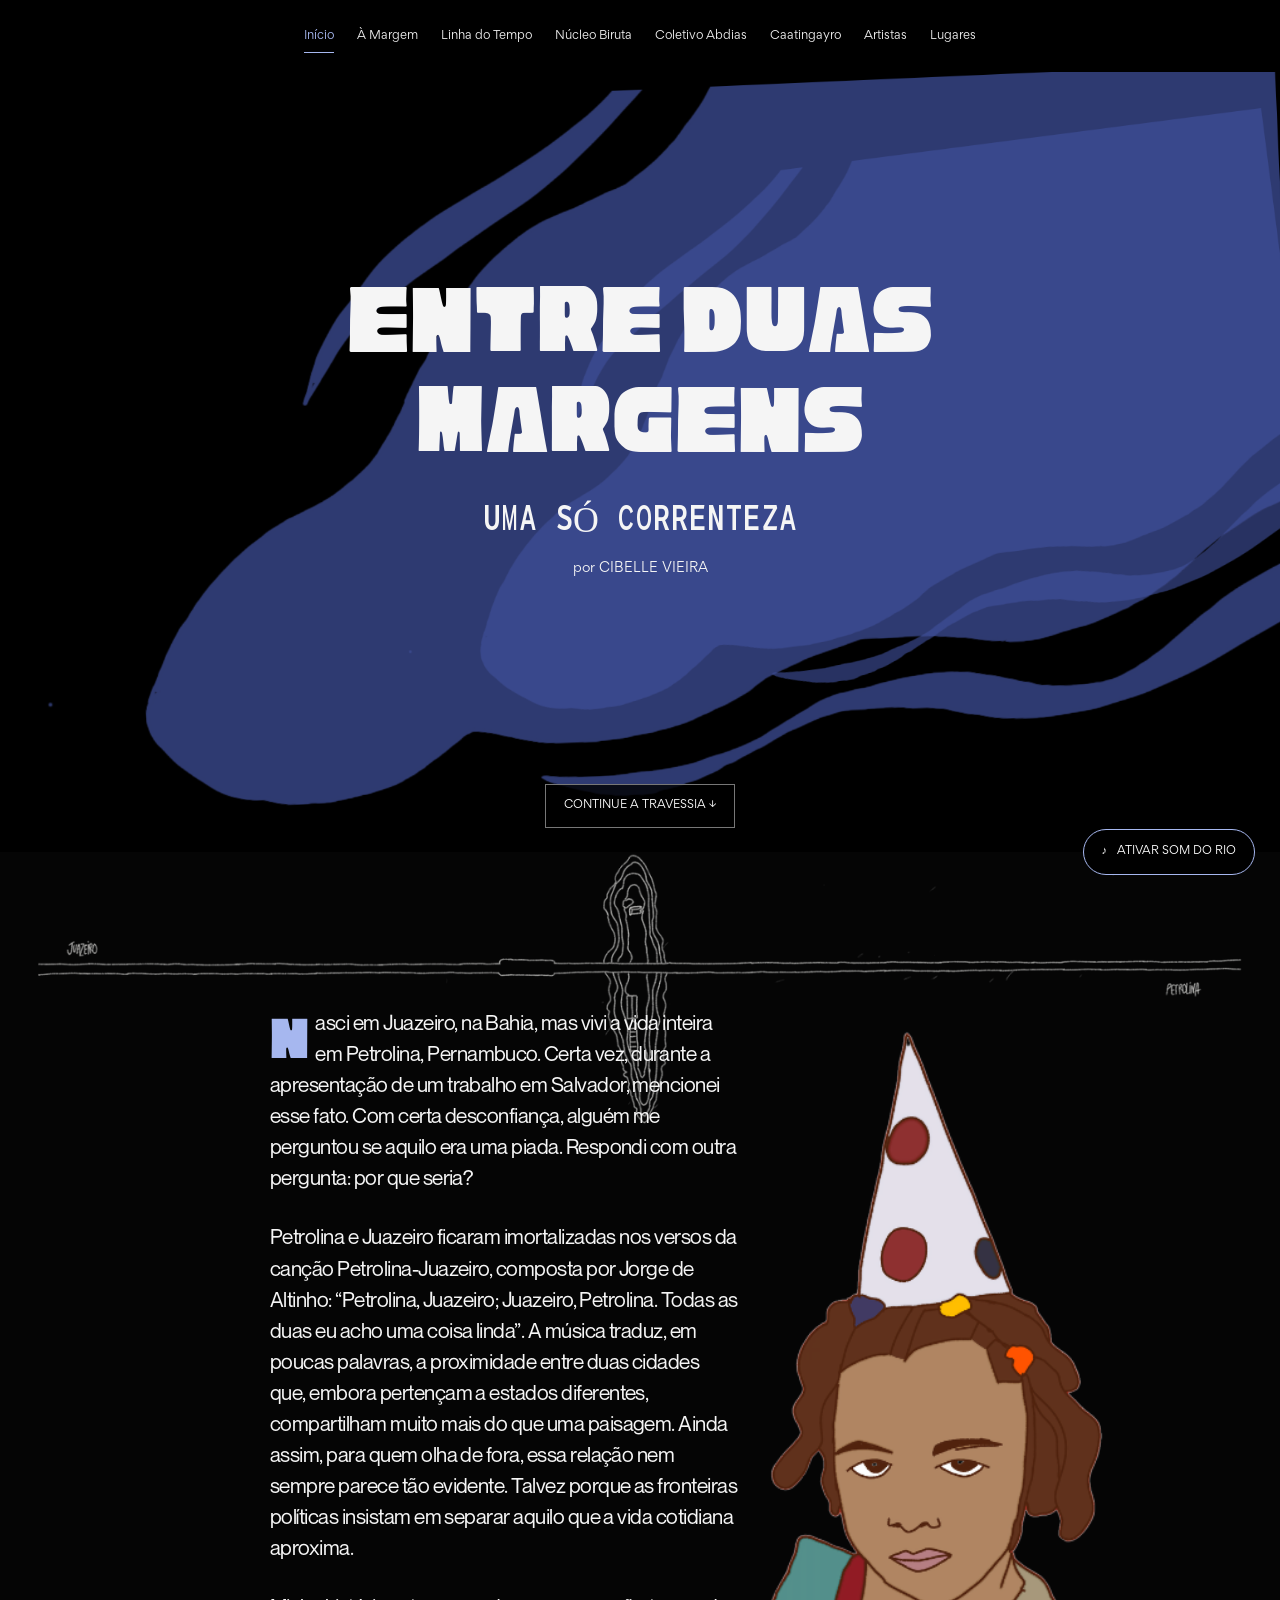
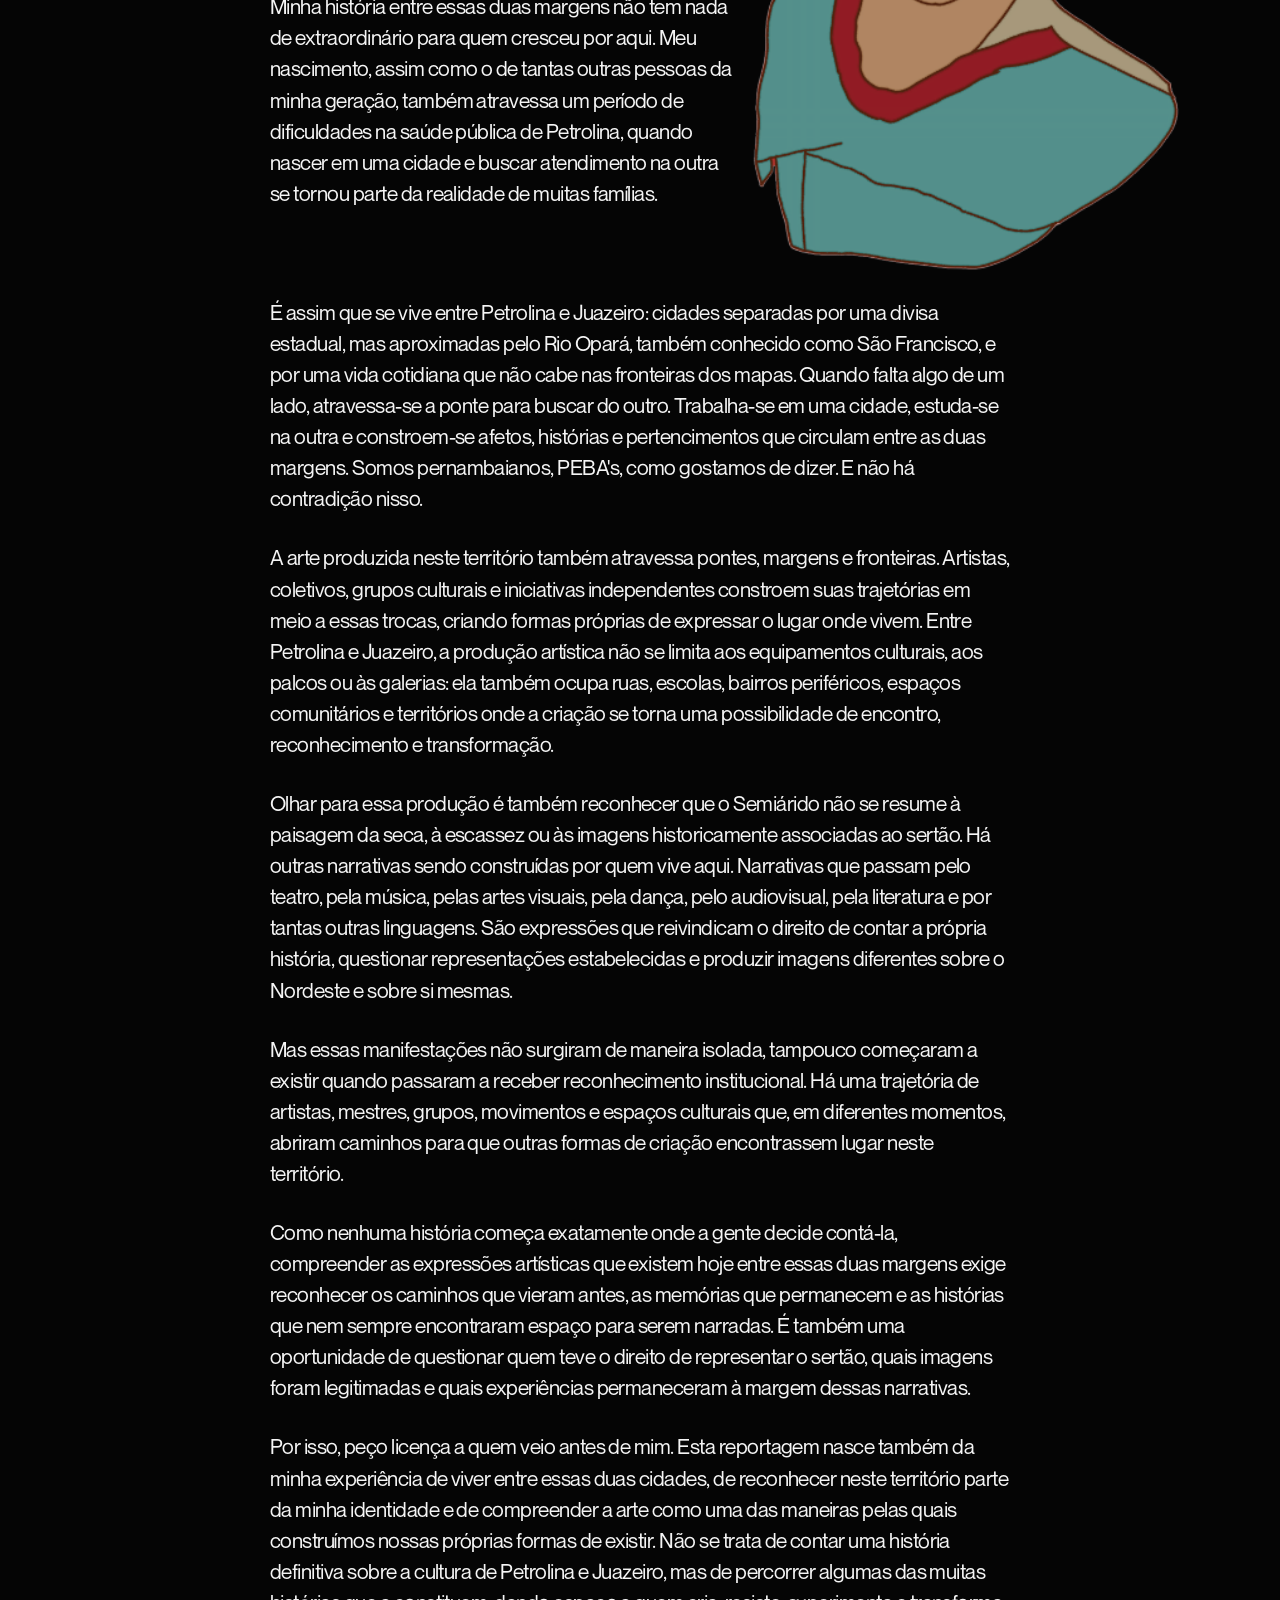
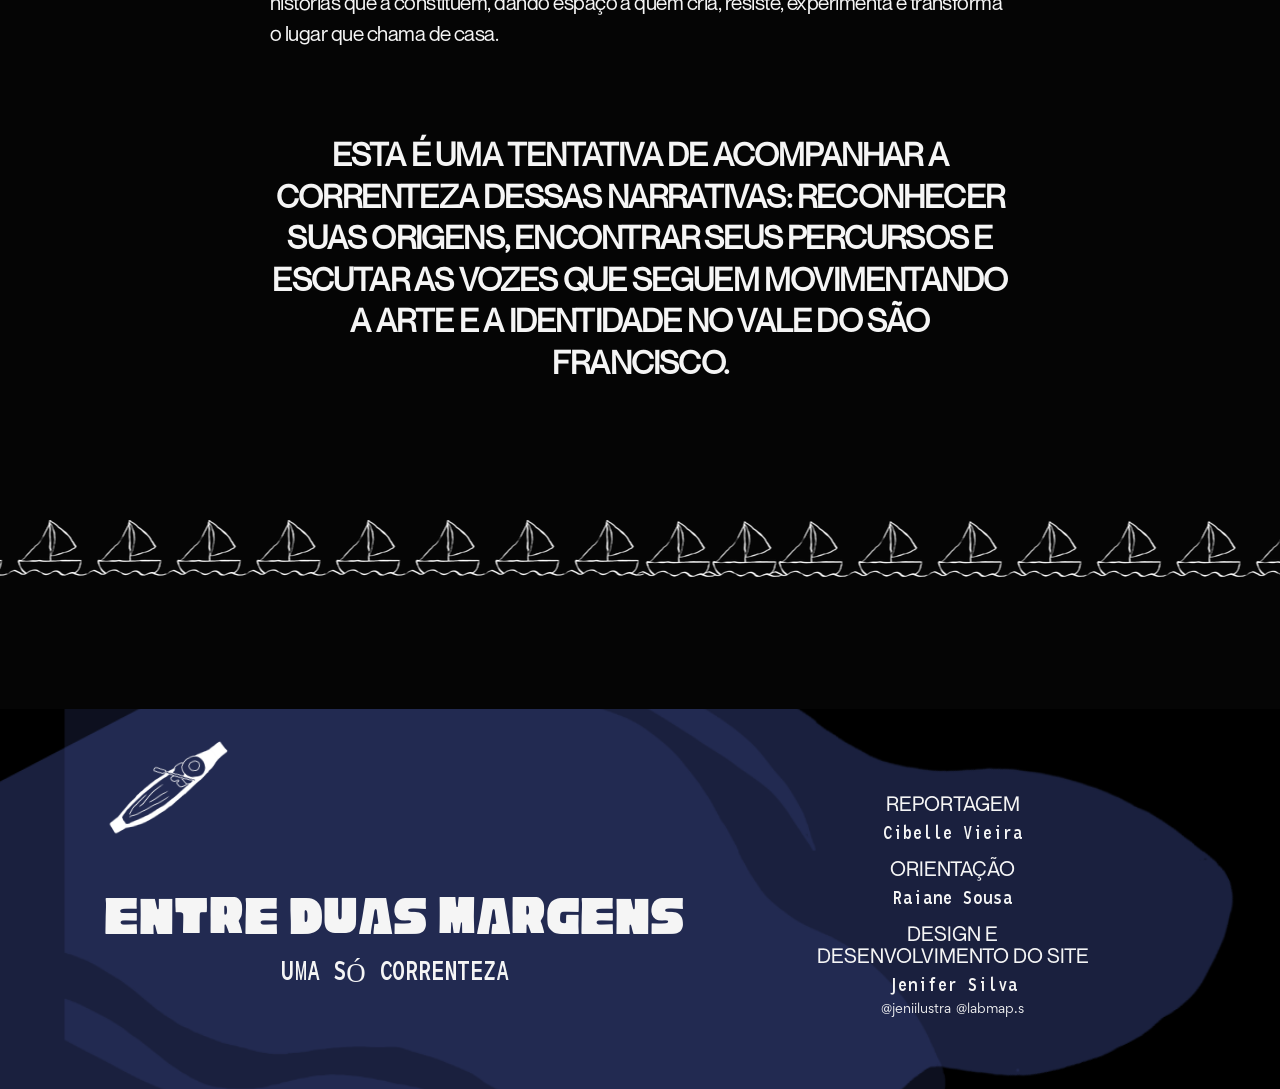
==== commit c0d94efd: "atualiza" ====
--- a/index.html
+++ b/index.html
@@ -634,11 +634,15 @@
 
   float: left;
 
-  font-size: 51px;
+  font-family: "Cubao", Impact, sans-serif;
+
+  font-size: 63px;
+
+  color: var(--azul);
 
   line-height: .79;
 
-  padding: 7px 3px 0 0;
+  padding: 7px 7px 0 0;
 
 }
 
@@ -5594,7 +5598,7 @@
 
 <article class="biruta-artigo">
 
-<p class="revelar">Fernando de Souza nasceu surdo em uma família de ouvintes. Único surdo entre os familiares, cresceu em um ambiente no qual a comunicação e o acesso à língua exigiram caminhos próprios. Parte de sua formação aconteceu em escolas para surdos de Natal (RN), onde teve contato com uma educação bilíngue. Mais tarde, encontrou nas artes uma possibilidade de ampliar suas formas de expressão e de estabelecer outras relações com o mundo.</p>
+<p class="primeiro-paragrafo revelar">Fernando de Souza nasceu surdo em uma família de ouvintes. Único surdo entre os familiares, cresceu em um ambiente no qual a comunicação e o acesso à língua exigiram caminhos próprios. Parte de sua formação aconteceu em escolas para surdos de Natal (RN), onde teve contato com uma educação bilíngue. Mais tarde, encontrou nas artes uma possibilidade de ampliar suas formas de expressão e de estabelecer outras relações com o mundo.</p>
 
 <p class="revelar">A descoberta de uma dessas possibilidades aconteceu pelas redes sociais. Ao assistir a um vídeo de Visual Vernacular (VV), Fernando se encantou com aquela linguagem, que transforma o corpo em instrumento de criação e narrativa. Movimentos, expressões faciais, gestos e mudanças de ritmo constroem imagens e situações sem depender da palavra falada. Para ele, o encontro representou uma mudança na maneira de se expressar: passou a explorar os gestos com mais intensidade, comunicar emoções e experimentar outras formas de contar histórias.</p>
 
@@ -5700,7 +5704,7 @@
 
   <article class="abdias-artigo">
 
-    <p class="revelar">Odilon Neto tem duas rotinas que não se cruzam no calendário e se encontram na cabeça dele. Em uma, há plantões de enfermeiro em hospital. Na outra, há ensaios. Mora no Itaberaba, bairro da periferia de Juazeiro, na Bahia, e como muitos artistas independentes do interior faz teatro quando o emprego deixa: encaixa horário, deslocamento e compromisso até sobrar uma sala e um grupo de pessoas disponíveis ao mesmo tempo.</p>
+    <p class="primeiro-paragrafo revelar">Odilon Neto tem duas rotinas que não se cruzam no calendário e se encontram na cabeça dele. Em uma, há plantões de enfermeiro em hospital. Na outra, há ensaios. Mora no Itaberaba, bairro da periferia de Juazeiro, na Bahia, e como muitos artistas independentes do interior faz teatro quando o emprego deixa: encaixa horário, deslocamento e compromisso até sobrar uma sala e um grupo de pessoas disponíveis ao mesmo tempo.</p>
 
     <p class="revelar">O que ele faz nessa sala, diz, é elaborar experiências, investigar a própria identidade e construir outras possibilidades de representação. A frase é abstrata. O que a torna concreta é a história de um coletivo que não tem sede, que ensaia em casas e associações de moradores e que fez sua última grande mostra sem dinheiro público.</p>
 
@@ -5878,7 +5882,7 @@
 
 <article class="caatingayro-artigo">
 
-<p class="revelar">Eram 27 cadeiras. Quem organizou a sessão fez a conta com otimismo e chegou a esse número: as pessoas que já tinham confirmado presença, mais cinco, no máximo, que aparecessem de última hora. Era noite de 5 de setembro, e a Casa Cores, um ponto de cultura que fica no centro de Petrolina, estava preparada para exibir Crisálida, um curta-metragem independente feito por dois estudantes de Artes Visuais. Do lado de fora, na orla, havia um samba de graça marcado para o mesmo horário. Qualquer pessoa que já tenha tentado encher uma sala em Petrolina, com música ao ar livre competindo, sabe que 27 cadeiras eram uma aposta razoável.</p>
+<p class="primeiro-paragrafo revelar">Eram 27 cadeiras. Quem organizou a sessão fez a conta com otimismo e chegou a esse número: as pessoas que já tinham confirmado presença, mais cinco, no máximo, que aparecessem de última hora. Era noite de 5 de setembro, e a Casa Cores, um ponto de cultura que fica no centro de Petrolina, estava preparada para exibir Crisálida, um curta-metragem independente feito por dois estudantes de Artes Visuais. Do lado de fora, na orla, havia um samba de graça marcado para o mesmo horário. Qualquer pessoa que já tenha tentado encher uma sala em Petrolina, com música ao ar livre competindo, sabe que 27 cadeiras eram uma aposta razoável.</p>
 
 <p class="revelar">Vinte minutos antes de abrir as portas, o público começou a chegar. Não pararam mais. Caroles, uma das responsáveis pela sessão, recorda que foi preciso entrar no escritório da própria casa para trazer as cadeiras de lá. Não bastou. Parte da plateia assistiu ao filme em pé, outra parte sentou no corredor. A conta final varia: entre 50 e 70 pessoas, “quase 70”, diz Caroles, que não parece interessada em acertar o número, e sim em registrar o espanto.</p>
 
@@ -6382,10 +6386,6 @@
 
  
 
-          <span class="separador-perfil">|</span>
-
- 
-
           <a
 
             href="https://www.instagram.com/jeniilustra/"
@@ -6400,11 +6400,7 @@
 
  
 
-          <span class="separador-perfil">|</span>
-
- 
-
-          <span>@labmap.s</span>
+          <a href="https://www.instagram.com/labmap.s?cnvx=MWkwMDdqMW5hamRmbQ==" target="_blank" rel="noopener noreferrer">@labmap.s</a>
 
  
 
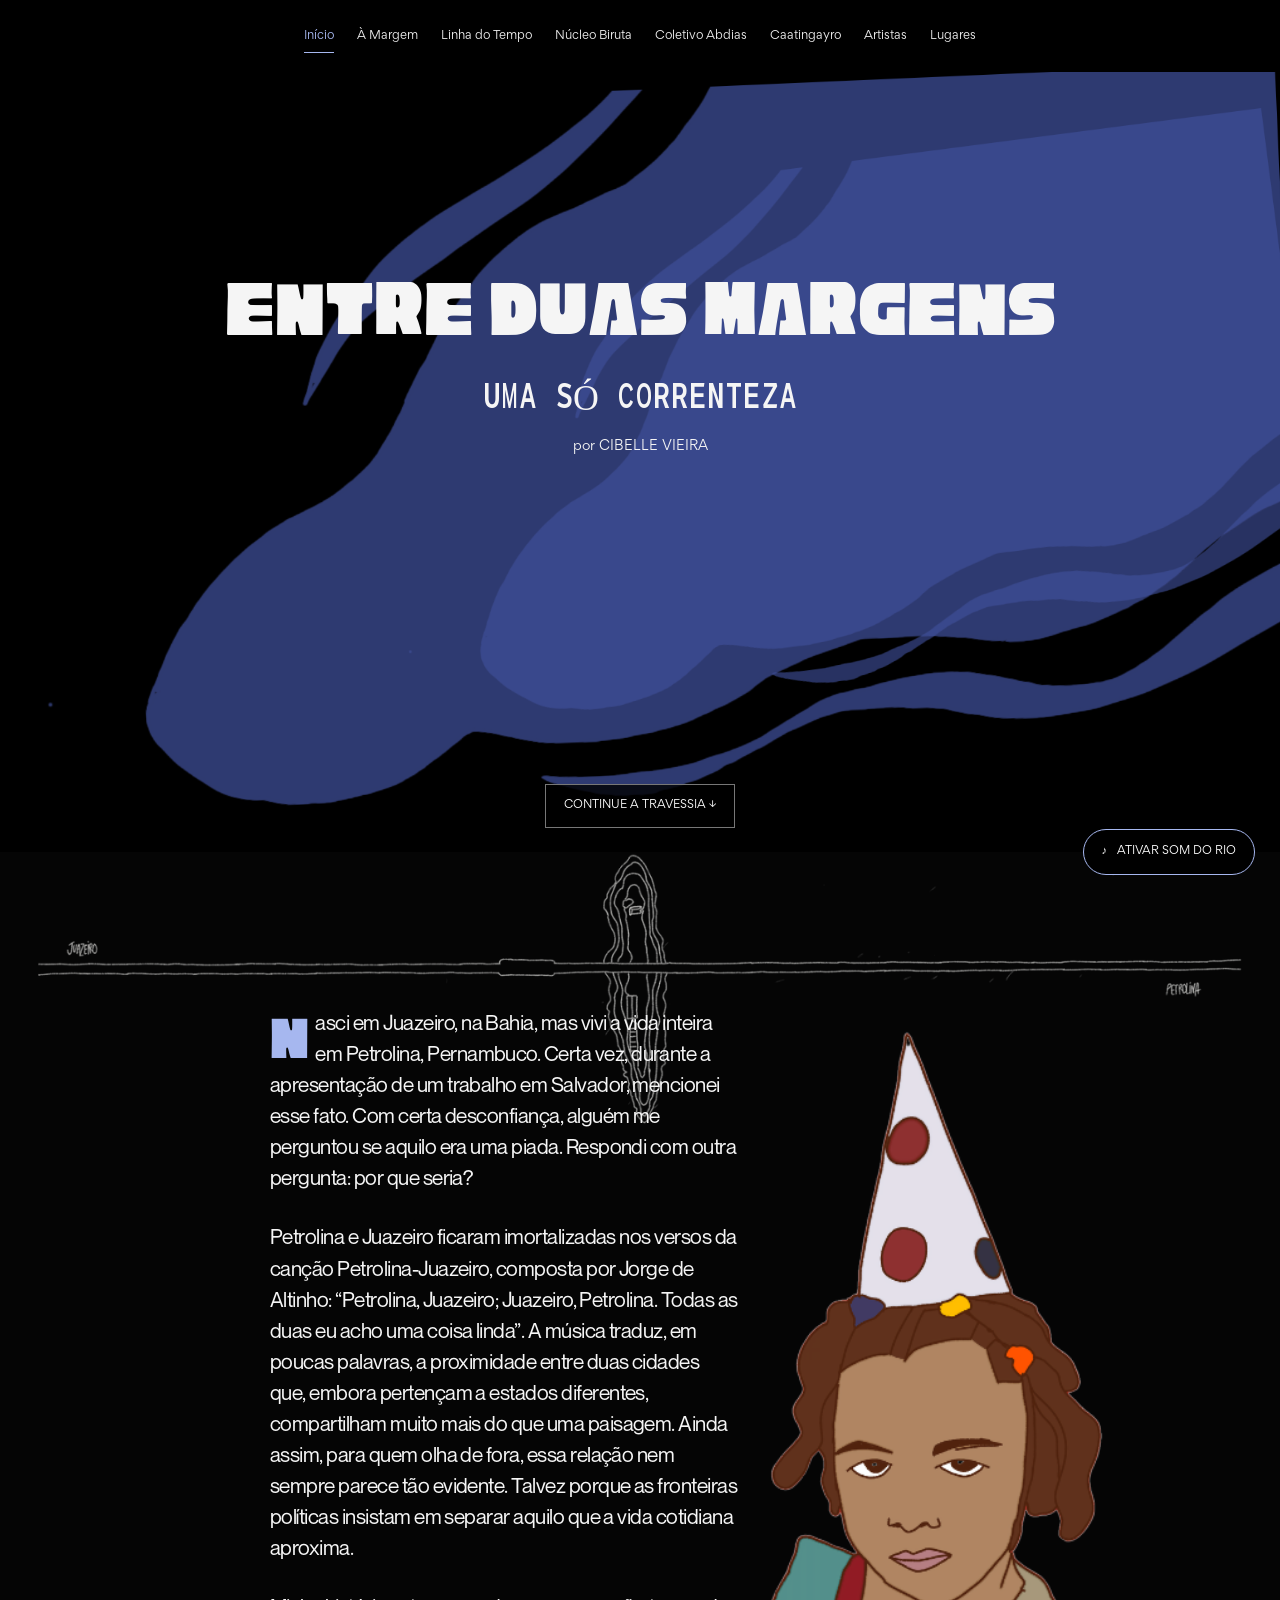
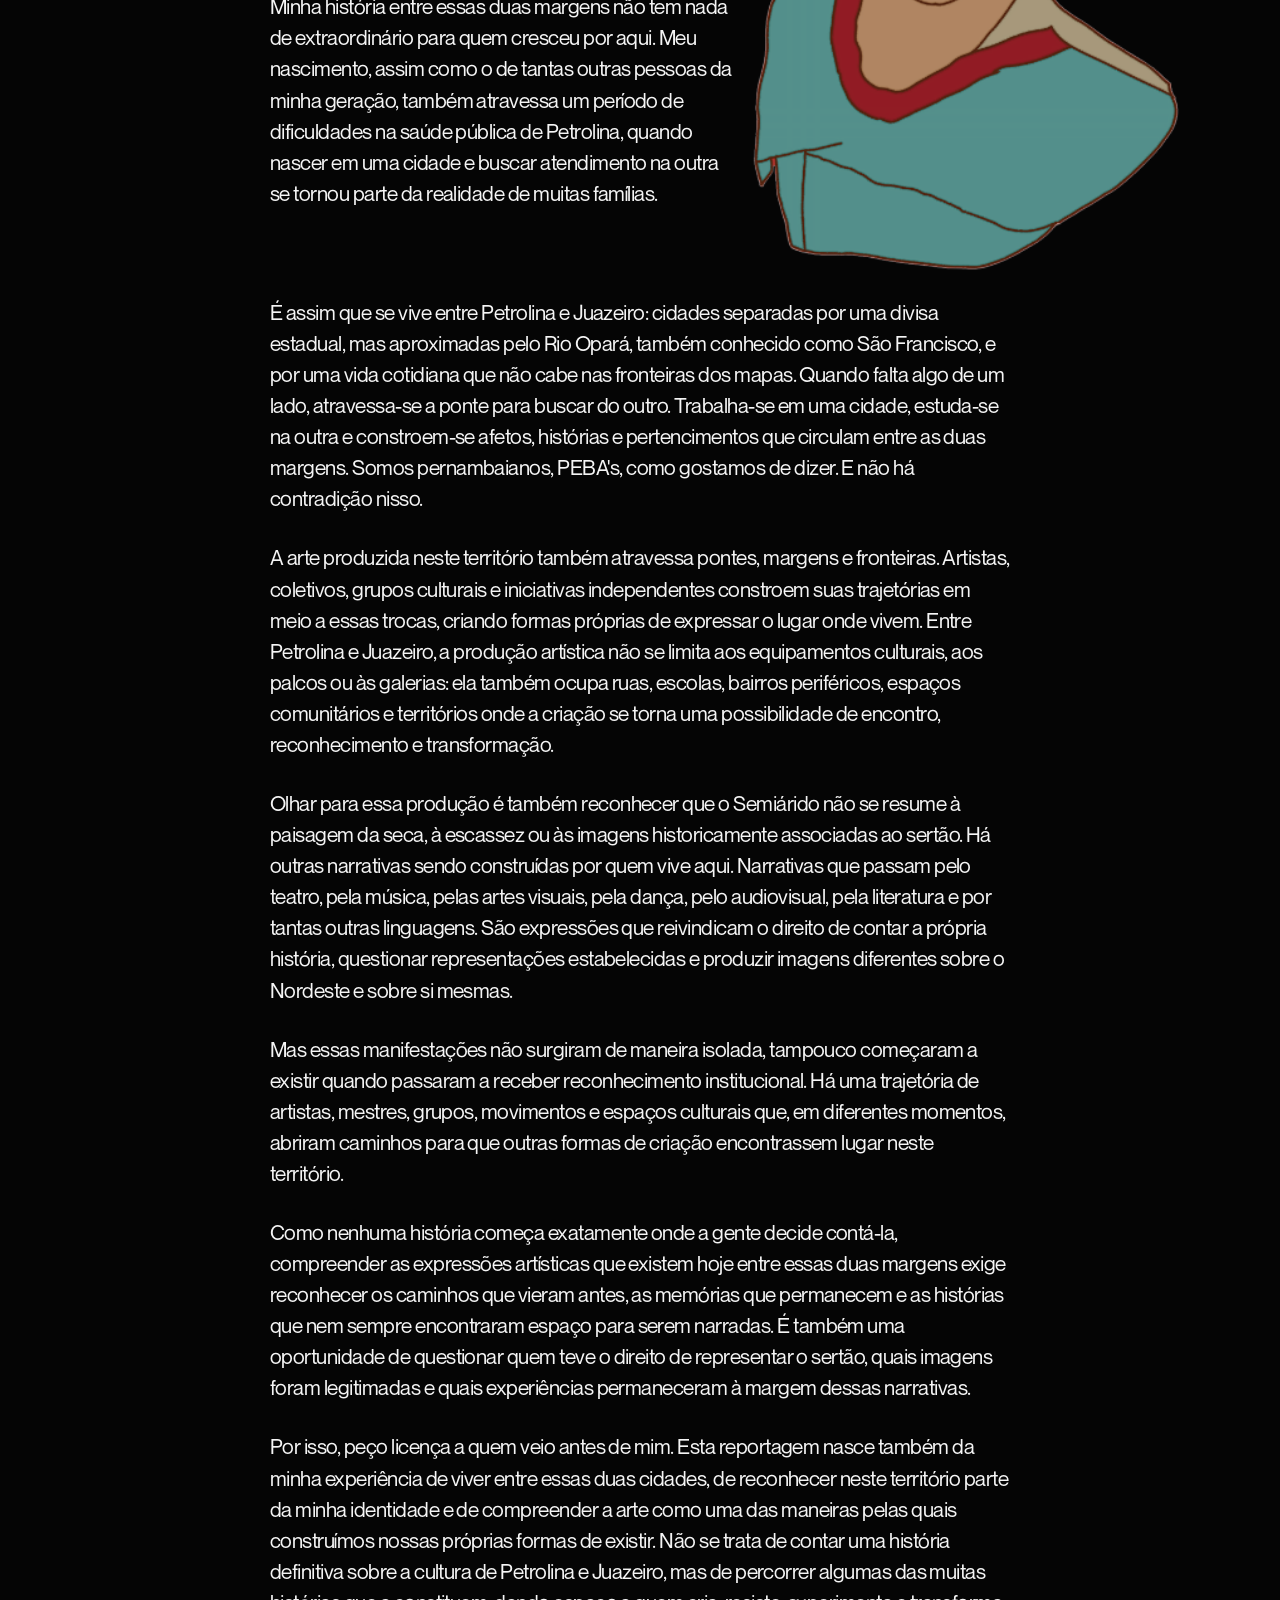
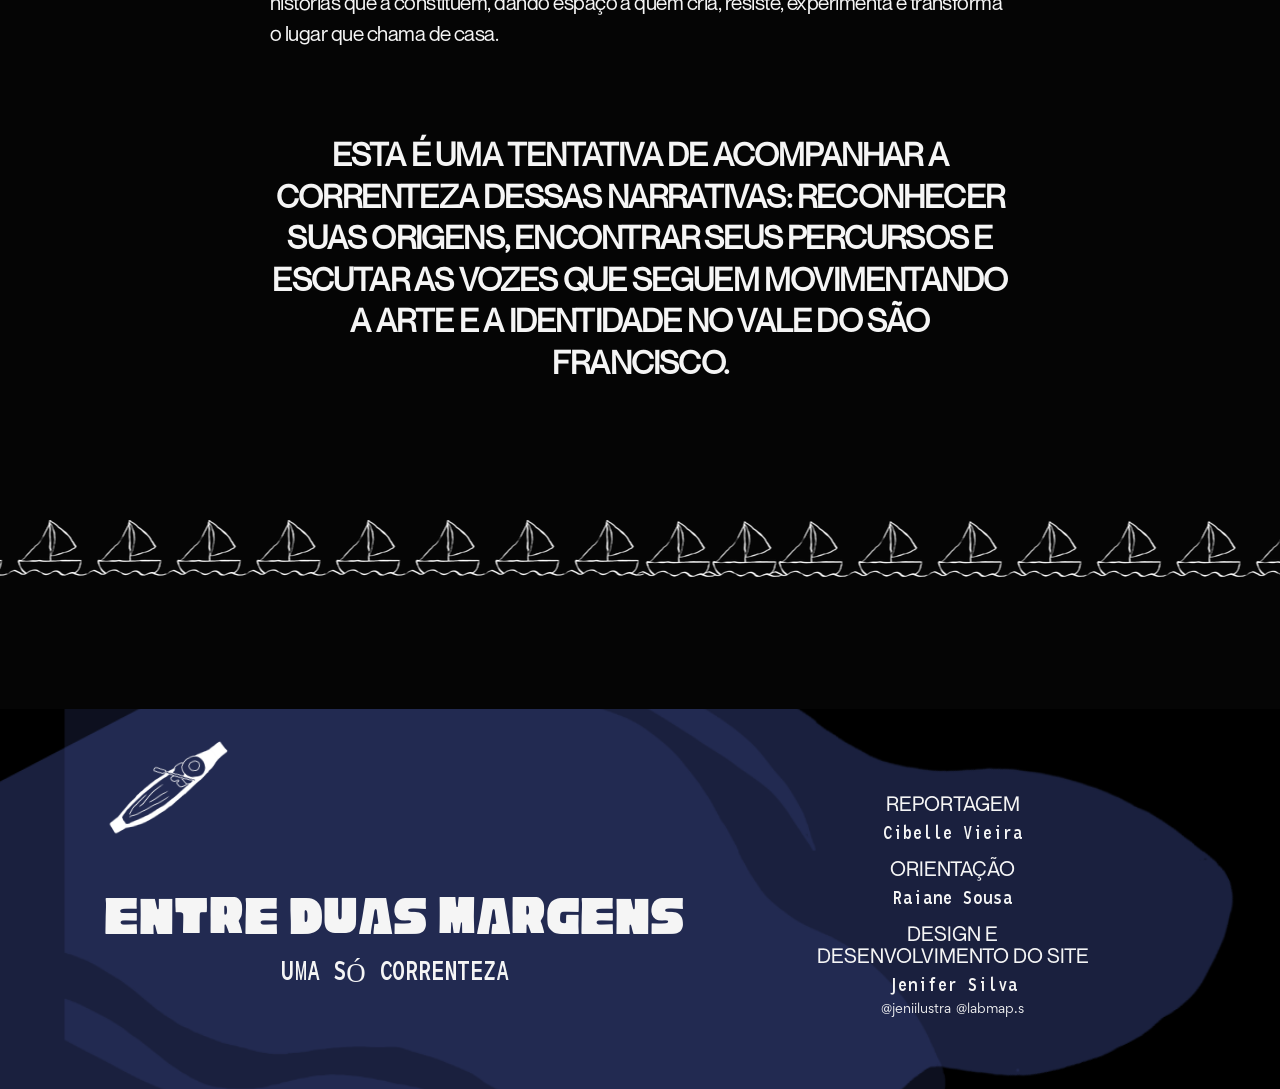
==== commit 1e41ea10: "atualiza" ====
--- a/index.html
+++ b/index.html
@@ -1,3 +1,5 @@
+ 
+
 <!DOCTYPE html>
 
 <html lang="pt-BR">
@@ -438,7 +440,9 @@
 
   font-family: "Cubao", Impact, sans-serif;
 
-  font-size: clamp(56px,8vw,125px);
+  font-size: clamp(25px,6.3vw,100px);
+
+  white-space: nowrap;
 
   font-weight: 400;
 
@@ -450,69 +454,1787 @@
 
 .capa-titulo span {
 
+  display: inline;
+
+}
+
+ 
+
+.capa-subtitulo {
+
+  font-family: "Morisawa", Georgia, serif;
+
+  font-size: clamp(22px,2.8vw,36px);
+
+  font-weight: 400;
+
+  margin-top: 25px;
+
+}
+
+ 
+
+.capa-autoria {
+
+  font-family: "Gordita", Arial, sans-serif;
+
+  font-size: 13px;
+
+  margin-top: 18px;
+
+}
+
+ 
+
+.capa-descer {
+
+  position: absolute;
+
+  bottom: 24px;
+
+  left: 50%;
+
+  transform: translateX(-50%);
+
+  padding: 13px 18px;
+
+  border: 1px solid #777;
+
+  background: rgba(0,0,0,.8);
+
+  color: white;
+
+  font-family: "Gordita", Arial, sans-serif;
+
+  font-size: 11px;
+
+  white-space: nowrap;
+
+}
+
+ 
+
+.capa-descer:hover {
+
+  background: var(--azul-escuro);
+
+}
+
+ 
+
+/* ==================================================
+
+   PRIMEIRA PÁGINA
+
+================================================== */
+
+ 
+
+.continuacao-capa {
+
+  position: relative;
+
+  isolation: isolate;
+
+  background: var(--preto);
+
+}
+
+ 
+
+.ilha-sobreposta {
+
+  position: absolute;
+
+  top: 0;
+
+  left: 0;
+
+  width: 100%;
+
+  height: 460px;
+
+  z-index: -1;
+
+  overflow: hidden;
+
+  pointer-events: none;
+
+}
+
+ 
+
+.ilha-sobreposta img {
+
+  width: 100%;
+
+  height: 100%;
+
+  object-fit: contain;
+
+  object-position: center top;
+
+  transform: scale(.94);
+
+  transform-origin: center top;
+
+}
+
+ 
+
+.reportagem {
+
+  position: relative;
+
+  z-index: 2;
+
+  padding: 155px 0 30px;
+
+}
+
+ 
+
+.corpo-reportagem,
+
+.texto-margem {
+
+  width: calc(100% - 48px);
+
+  max-width: var(--largura-texto);
+
+  margin: 0 auto;
+
+  display: flow-root;
+
+}
+
+ 
+
+.corpo-reportagem p,
+
+.texto-margem p {
+
+  font-family: "Neue Montreal", Arial, sans-serif;
+
+  font-size: clamp(18px,1.65vw,21px);
+
+  font-weight: 400;
+
+  letter-spacing: -.025em;
+
+  line-height: 1.48;
+
+  color: var(--branco);
+
+  margin-bottom: 28px;
+
+  text-align: left;
+
+}
+
+ 
+
+.primeiro-paragrafo::first-letter {
+
+  float: left;
+
+  font-family: "Cubao", Impact, sans-serif;
+
+  font-size: 63px;
+
+  color: var(--azul);
+
+  line-height: .79;
+
+  padding: 7px 7px 0 0;
+
+}
+
+ 
+
+/* ==================================================
+
+   ILUSTRAÇÃO CIBS CRIANÇA
+
+ 
+
+   AUMENTADA PARA SE APROXIMAR DO PRINT
+
+================================================== */
+
+ 
+
+.ilustracao-cibs {
+
+  position: relative;
+
+  z-index: 4;
+
+  float: right;
+
+ 
+
+  width: 440px;
+
+  max-width: none;
+
+ 
+
+  margin: 20px -150px 20px 12px;
+
+}
+
+ 
+
+.ilustracao-cibs img {
+
+  width: 100%;
+
+  height: auto;
+
+  object-fit: contain;
+
+}
+
+ 
+
+.limpar {
+
+  clear: both;
+
+}
+
+ 
+
+.corpo-reportagem .paragrafo-final {
+
+  clear: both;
+
+  max-width: 850px;
+
+  margin: 85px auto 55px;
+
+  font-size: clamp(22px,2.5vw,32px);
+
+  font-weight: 700;
+
+  line-height: 1.3;
+
+  text-transform: uppercase;
+
+  text-align: center;
+
+}
+
+ 
+
+/* ==================================================
+
+   BARQUINHOS
+
+================================================== */
+
+ 
+
+.margem-separador,
+
+.barquinhos-final {
+
+  background-image: url("./imagens/barquinho.png.png");
+
+  background-repeat: repeat-x;
+
+  background-position: center center;
+
+  background-size: auto;
+
+  height: 100px;
+
+  overflow: hidden;
+
+}
+
+ 
+
+.margem-separador {
+
+  clear: both;
+
+  width: 100vw;
+
+  max-width: none;
+
+  position: relative;
+
+  margin-left: calc(50% - 50vw);
+
+  margin-top: 65px;
+
+  margin-bottom: 65px;
+
+}
+
+ 
+
+.margem-separador.revelar {
+
+  transform: none;
+
+  opacity: 0;
+
+  transition: opacity .85s ease;
+
+}
+
+ 
+
+.margem-separador.revelar.visivel {
+
+  transform: none;
+
+  opacity: 1;
+
+}
+
+ 
+
+.barquinhos-final {
+
+  width: 100%;
+
+  margin: 30px 0 0;
+
+}
+
+ 
+
+.respiro-rodape {
+
+  height: 110px;
+
+  background: var(--preto);
+
+}
+
+ 
+
+/* ==================================================
+
+   À MARGEM
+
+================================================== */
+
+ 
+
+.margem-cabecalho {
+
+  max-width: 1120px;
+
+  margin: 0 auto;
+
+  padding: 95px 30px 40px;
+
+}
+
+ 
+
+.margem-titulo {
+
+  font-family: "Cubao", Impact, sans-serif;
+
+  font-size: clamp(45px,6vw,88px);
+
+  font-weight: 400;
+
+  line-height: 1.02;
+
+  margin-bottom: 24px;
+
+}
+
+ 
+
+.margem-subtitulo {
+
+  font-family: "Morisawa", Georgia, serif;
+
+  font-size: clamp(24px,3vw,39px);
+
+  font-weight: 400;
+
+  line-height: 1.2;
+
+  max-width: 900px;
+
+}
+
+ 
+
+.margem-capa {
+
+  width: 100%;
+
+  margin: 25px 0 75px;
+
+  overflow: hidden;
+
+}
+
+ 
+
+.margem-capa img {
+
+  width: 100%;
+
+  height: auto;
+
+}
+
+ 
+
+.margem-foto-direita {
+
+  float: right;
+
+  width: min(350px,44vw);
+
+  margin: 10px -145px 25px 24px;
+
+}
+
+ 
+
+.margem-foto-esquerda {
+
+  float: left;
+
+  width: min(350px,44vw);
+
+  margin: 10px 24px 25px -145px;
+
+}
+
+ 
+
+.margem-foto-direita img,
+
+.margem-foto-esquerda img {
+
+  width: 100%;
+
+  height: auto;
+
+  object-fit: contain;
+
+}
+
+ 
+
+.margem-foto-direita figcaption,
+
+.margem-foto-esquerda figcaption {
+
+  font-family: "Gordita", Arial, sans-serif;
+
+  font-size: 11px;
+
+  line-height: 1.5;
+
+  color: #aaa;
+
+  margin-top: 10px;
+
+}
+
+ 
+
+.margem-intertitulo {
+
+  clear: both;
+
+  margin: 85px 0 30px;
+
+  font-family: "Cubao", Impact, sans-serif;
+
+  font-size: clamp(32px,4.5vw,55px);
+
+  font-weight: 400;
+
+  line-height: 1.1;
+
+}
+
+ 
+
+.margem-citacao {
+
+  clear: both;
+
+  border-left: 3px solid var(--azul);
+
+  padding: 10px 0 10px 25px;
+
+  margin: 40px 0;
+
+  font-size: clamp(21px,2.6vw,31px);
+
+  line-height: 1.35;
+
+}
+
+ 
+
+.margem-citacao small {
+
   display: block;
 
-}
-
- 
-
-.capa-subtitulo {
+  margin-top: 15px;
+
+  color: #bcbcbc;
+
+  font-size: 13px;
+
+}
+
+ 
+
+.texto-margem p.margem-final {
+
+  clear: both;
+
+  font-size: clamp(18px,1.65vw,21px);
+
+  font-weight: 400;
+
+  line-height: 1.48;
+
+  text-transform: none;
+
+  text-align: left;
+
+  margin-bottom: 28px;
+
+}
+
+ 
+
+/* ==================================================
+
+   VÍDEOS
+
+================================================== */
+
+ 
+
+.video-reportagem {
+
+  clear: both;
+
+  width: 100%;
+
+  margin: 55px auto;
+
+}
+
+ 
+
+.video-reportagem-titulo {
+
+  color: var(--azul);
+
+  font-family: "Gordita", Arial, sans-serif;
+
+  font-size: 11px;
+
+  letter-spacing: 2px;
+
+  text-transform: uppercase;
+
+  margin-bottom: 15px;
+
+}
+
+ 
+
+.video-reportagem-player {
+
+  width: 100%;
+
+  aspect-ratio: 16/9;
+
+  background: #101010;
+
+  overflow: hidden;
+
+}
+
+ 
+
+.video-reportagem-player iframe {
+
+  display: block;
+
+  width: 100%;
+
+  height: 100%;
+
+  border: 0;
+
+}
+
+ 
+
+.video-final-margem {
+
+  width: calc(100% - 48px);
+
+  max-width: 1000px;
+
+  margin: 70px auto 90px;
+
+}
+
+ 
+
+/* ==================================================
+
+   LINHA DO TEMPO
+
+ 
+
+   TÍTULO MENOR
+
+   FUNDO PRETO
+
+   RIO MAIS FINO
+
+   AZUL MAIS ESCURO
+
+================================================== */
+
+ 
+
+#linha-do-tempo {
+
+  background: var(--preto);
+
+  color: var(--branco);
+
+}
+
+ 
+
+/* ABERTURA */
+
+ 
+
+.tempo-abertura {
+
+  position: relative;
+
+  padding: 85px 24px 65px;
+
+  text-align: center;
+
+  overflow: hidden;
+
+}
+
+ 
+
+.tempo-titulo {
+
+  max-width: 900px;
+
+  margin: 0 auto;
+
+ 
+
+  font-family: "Cubao", Impact, sans-serif;
+
+  font-size: clamp(42px,5.3vw,75px);
+
+ 
+
+  font-weight: 400;
+
+  line-height: 1.05;
+
+  letter-spacing: -.01em;
+
+  color: var(--branco);
+
+}
+
+ 
+
+.tempo-subtitulo {
+
+  max-width: 850px;
+
+  margin: 28px auto 0;
+
+ 
 
   font-family: "Morisawa", Georgia, serif;
 
-  font-size: clamp(22px,2.8vw,36px);
+  font-size: clamp(19px,2.1vw,29px);
+
+ 
 
   font-weight: 400;
 
-  margin-top: 25px;
-
-}
-
- 
-
-.capa-autoria {
+  line-height: 1.35;
+
+  color: var(--azul);
+
+}
+
+ 
+
+.tempo-instrucao {
+
+  display: inline-flex;
+
+  align-items: center;
+
+  gap: 10px;
+
+  margin-top: 35px;
+
+ 
 
   font-family: "Gordita", Arial, sans-serif;
 
+  font-size: 10px;
+
+  letter-spacing: 1px;
+
+  text-transform: uppercase;
+
+  color: var(--azul);
+
+}
+
+ 
+
+.tempo-instrucao span {
+
+  font-size: 18px;
+
+  animation: setaDescer 2s ease-in-out infinite;
+
+}
+
+ 
+
+@keyframes setaDescer {
+
+  0%,100% { transform: translateY(0); }
+
+  50% { transform: translateY(8px); }
+
+}
+
+ 
+
+/* ==================================================
+
+   RIO COM MEANDROS
+
+================================================== */
+
+ 
+
+.tempo-percurso {
+
+  position: relative;
+
+  max-width: 1320px;
+
+  margin: 0 auto;
+
+  padding: 20px 20px 90px;
+
+  isolation: isolate;
+
+}
+
+ 
+
+.tempo-rio {
+
+  position: absolute;
+
+  z-index: -1;
+
+  top: 0;
+
+  left: 0;
+
+  width: 100%;
+
+  height: 100%;
+
+  pointer-events: none;
+
+  overflow: visible;
+
+}
+
+ 
+
+/* MARGEM DISCRETA */
+
+ 
+
+.rio-margem {
+
+  fill: none;
+
+  stroke: rgba(64,87,133,.15);
+
+  stroke-width: 30;
+
+  stroke-linecap: round;
+
+  stroke-linejoin: round;
+
+}
+
+ 
+
+/* CURSO PRINCIPAL */
+
+ 
+
+.rio-agua {
+
+  fill: none;
+
+  stroke: var(--azul-rio);
+
+  stroke-width: 19;
+
+  stroke-linecap: round;
+
+  stroke-linejoin: round;
+
+}
+
+ 
+
+/* LEVE VARIAÇÃO DE TOM, SEM TRACEJADO */
+
+ 
+
+.rio-brilho {
+
+  fill: none;
+
+  stroke: rgba(166,183,239,.12);
+
+  stroke-width: 5;
+
+  stroke-linecap: round;
+
+  stroke-linejoin: round;
+
+}
+
+ 
+
+/* ==================================================
+
+   EVENTOS — CAIXINHAS MENORES
+
+================================================== */
+
+ 
+
+.tempo-evento {
+
+  position: relative;
+
+  display: grid;
+
+  grid-template-columns: minmax(0,1fr) minmax(0,1fr);
+
+  min-height: 255px;
+
+  align-items: center;
+
+  padding: 18px 0;
+
+}
+
+ 
+
+.tempo-evento.esquerda .tempo-cartao {
+
+  grid-column: 1;
+
+  margin-right: 25%;
+
+}
+
+ 
+
+.tempo-evento.direita .tempo-cartao {
+
+  grid-column: 2;
+
+  margin-left: 25%;
+
+}
+
+ 
+
+.tempo-cartao {
+
+  position: relative;
+
+  z-index: 3;
+
+ 
+
+  max-width: 285px;
+
+  padding: 15px 16px 14px;
+
+ 
+
+  border: 1px solid rgba(166,183,239,.28);
+
+  border-radius: 3px 19px 3px 19px;
+
+ 
+
+  background: rgba(15,17,27,.96);
+
+ 
+
+  box-shadow: 0 12px 35px rgba(0,0,0,.25);
+
+ 
+
+  transition:
+
+    transform .3s ease,
+
+    box-shadow .3s ease;
+
+}
+
+ 
+
+.tempo-cartao:hover {
+
+  transform: translateY(-4px);
+
+  box-shadow: 0 20px 45px rgba(0,0,0,.5);
+
+}
+
+ 
+
+.tempo-ano {
+
+  display: block;
+
+  font-family: "Cubao", Impact, sans-serif;
+
+  font-size: clamp(34px,3.9vw,49px);
+
+  line-height: .95;
+
+  color: var(--azul);
+
+  margin-bottom: 11px;
+
+}
+
+ 
+
+.tempo-categoria {
+
+  display: inline-block;
+
+  font-family: "Gordita", Arial, sans-serif;
+
+  font-size: 8px;
+
+  letter-spacing: 1.1px;
+
+  text-transform: uppercase;
+
+  color: #c0cbef;
+
+  margin-bottom: 9px;
+
+}
+
+ 
+
+.tempo-evento-titulo {
+
+  font-family: "Morisawa", Georgia, serif;
+
+  font-size: clamp(17px,1.65vw,21px);
+
+  line-height: 1.15;
+
+  font-weight: 400;
+
+  margin-bottom: 12px;
+
+  color: white;
+
+}
+
+ 
+
+.tempo-evento-resumo {
+
+  font-family: "Neue Montreal", Arial, sans-serif;
+
+  font-size: 12px;
+
+  line-height: 1.45;
+
+  color: #dedede;
+
+}
+
+ 
+
+.tempo-botao {
+
+  display: inline-flex;
+
+  align-items: center;
+
+  gap: 9px;
+
+  margin-top: 16px;
+
+  padding: 0 0 5px;
+
+ 
+
+  border: none;
+
+  border-bottom: 1px solid var(--azul);
+
+ 
+
+  background: transparent;
+
+  color: var(--azul);
+
+ 
+
+  font-family: "Gordita", Arial, sans-serif;
+
+  font-size: 10px;
+
+  text-transform: uppercase;
+
+  letter-spacing: .4px;
+
+}
+
+ 
+
+.tempo-botao span {
+
+  display: inline-block;
+
+  transition: transform .25s ease;
+
+}
+
+ 
+
+.tempo-botao[aria-expanded="true"] span {
+
+  transform: rotate(45deg);
+
+}
+
+ 
+
+.tempo-detalhe {
+
+  display: none;
+
+  padding-top: 16px;
+
+  margin-top: 16px;
+
+  border-top: 1px solid #3c4464;
+
+}
+
+ 
+
+.tempo-detalhe.aberto {
+
+  display: block;
+
+  animation: aparecer .35s ease;
+
+}
+
+ 
+
+.tempo-detalhe p {
+
   font-size: 13px;
 
-  margin-top: 18px;
-
-}
-
- 
-
-.capa-descer {
+  line-height: 1.65;
+
+  color: #e2e2e2;
+
+  margin-bottom: 11px;
+
+}
+
+ 
+
+.tempo-detalhe p:last-child {
+
+  margin-bottom: 0;
+
+}
+
+ 
+
+/* ==================================================
+
+   IMAGENS DA LINHA DO TEMPO
+
+================================================== */
+
+ 
+
+.tempo-visual {
 
   position: absolute;
 
-  bottom: 24px;
-
-  left: 50%;
-
-  transform: translateX(-50%);
-
-  padding: 13px 18px;
-
-  border: 1px solid #777;
-
-  background: rgba(0,0,0,.8);
+  z-index: 2;
+
+  width: clamp(120px,16vw,210px);
+
+  pointer-events: none;
+
+}
+
+ 
+
+.tempo-evento.esquerda .tempo-visual {
+
+  left: 60%;
+
+  top: 15%;
+
+}
+
+ 
+
+.tempo-evento.direita .tempo-visual {
+
+  right: 60%;
+
+  top: 14%;
+
+}
+
+ 
+
+.tempo-visual figure {
+
+  position: relative;
+
+}
+
+ 
+
+.tempo-visual img {
+
+  width: 100%;
+
+  max-height: 200px;
+
+  object-fit: cover;
+
+  border-radius: 45% 45% 42% 42%;
+
+  filter: saturate(.85);
+
+  box-shadow: 0 12px 35px rgba(0,0,0,.35);
+
+}
+
+ 
+
+.tempo-visual figcaption {
+
+  font-family: "Gordita", Arial, sans-serif;
+
+  font-size: 10px;
+
+  line-height: 1.4;
+
+  color: #aaa;
+
+  margin-top: 12px;
+
+  text-align: center;
+
+}
+
+ 
+
+.tempo-evento.direita .tempo-visual {
+
+  transform: rotate(-5deg);
+
+}
+
+ 
+
+.tempo-evento.esquerda .tempo-visual {
+
+  transform: rotate(5deg);
+
+}
+
+ 
+
+/* ==================================================
+
+   ILUSTRAÇÕES DE PEIXES
+
+================================================== */
+
+ 
+
+.tempo-peixe {
+
+  position: absolute;
+
+  z-index: 2;
+
+  width: clamp(90px,12vw,170px);
+
+  height: auto;
+
+  pointer-events: none;
+
+  opacity: .95;
+
+}
+
+ 
+
+.tempo-peixe img {
+
+  display: block;
+
+  width: 100%;
+
+  height: auto;
+
+  object-fit: contain;
+
+}
+
+ 
+
+.tempo-peixe.peixe-esquerda {
+
+  left: 13%;
+
+  transform: rotate(-12deg);
+
+}
+
+ 
+
+.tempo-peixe.peixe-direita {
+
+  right: 13%;
+
+  transform: rotate(12deg) scaleX(-1);
+
+}
+
+ 
+
+/* ==================================================
+
+   FONTES DA LINHA DO TEMPO
+
+================================================== */
+
+ 
+
+.tempo-fontes {
+
+  max-width: 800px;
+
+  margin: 0 auto;
+
+  padding: 30px 25px 100px;
+
+  text-align: center;
+
+}
+
+ 
+
+.tempo-fontes p {
+
+  font-size: 13px;
+
+  line-height: 1.7;
+
+  color: #aaa;
+
+  margin-bottom: 12px;
+
+}
+
+ 
+
+.tempo-fontes a {
+
+  text-decoration: underline;
+
+  color: var(--azul);
+
+}
+
+ 
+
+.tempo-fontes a:hover {
 
   color: white;
 
+}
+
+ 
+
+/* ==================================================
+
+   OUTRAS PÁGINAS
+
+================================================== */
+
+ 
+
+.pagina-abertura {
+
+  padding: 110px max(40px,calc((100vw - 1100px)/2)) 75px;
+
+}
+
+ 
+
+.pagina-titulo {
+
+  font-family: "Cubao", Impact, sans-serif;
+
+  font-size: clamp(60px,9vw,115px);
+
+  font-weight: 400;
+
+  line-height: 1;
+
+  margin-bottom: 30px;
+
+}
+
+ 
+
+.pagina-descricao {
+
+  max-width: 700px;
+
+  font-size: 20px;
+
+  line-height: 1.6;
+
+  color: #c5c5c5;
+
+}
+
+ 
+
+.conteudo {
+
+  max-width: 1100px;
+
+  margin: 0 auto;
+
+  padding: 90px 45px;
+
+}
+
+ 
+
+.texto {
+
+  max-width: var(--largura-texto);
+
+  margin: 0 auto;
+
+}
+
+ 
+
+.texto p {
+
+  font-size: 19px;
+
+  line-height: 1.7;
+
+  margin-bottom: 25px;
+
+}
+
+ 
+
+.galeria {
+
+  display: grid;
+
+  grid-template-columns: repeat(2,1fr);
+
+  gap: 20px;
+
+  margin-top: 45px;
+
+}
+
+ 
+
+.galeria-item {
+
+  background: #111;
+
+}
+
+ 
+
+.galeria-item img {
+
+  width: 100%;
+
+  height: 290px;
+
+  object-fit: contain;
+
+  padding: 15px;
+
+}
+
+ 
+
+.galeria-legenda {
+
+  padding: 18px;
+
   font-family: "Gordita", Arial, sans-serif;
 
+  font-size: 12px;
+
+  color: #ccc;
+
+}
+
+ 
+
+/* ==================================================
+
+   RODAPÉ
+
+================================================== */
+
+ 
+
+.rodape {
+
+  position: relative;
+
+  isolation: isolate;
+
+  width: 100%;
+
+  height: 380px;
+
+  overflow: hidden;
+
+  background: #000;
+
+}
+
+ 
+
+.rodape-fundo {
+
+  position: absolute;
+
+  inset: 0;
+
+  z-index: -2;
+
+  overflow: hidden;
+
+}
+
+ 
+
+.rodape-fundo img {
+
+  width: 100%;
+
+  height: 100%;
+
+  object-fit: cover;
+
+  object-position: center;
+
+  transform: scale(1.28);
+
+}
+
+ 
+
+.rodape-barquinho {
+
+  position: absolute;
+
+  top: -15px;
+
+  left: 7%;
+
+  z-index: 3;
+
+  width: clamp(150px,18vw,270px);
+
+  transform: rotate(-8deg);
+
+}
+
+ 
+
+.rodape-barquinho img {
+
+  width: 100%;
+
+  height: auto;
+
+}
+
+ 
+
+.rodape-conteudo {
+
+  position: relative;
+
+  z-index: 2;
+
+  height: 100%;
+
+  display: grid;
+
+  grid-template-columns: 1.3fr 1fr;
+
+  align-items: center;
+
+  gap: 40px;
+
+  padding: 45px 8% 30px;
+
+}
+
+ 
+
+.rodape-identidade {
+
+  text-align: center;
+
+  padding-top: 65px;
+
+}
+
+ 
+
+.rodape-titulo {
+
+  font-family: "Cubao", Impact, sans-serif;
+
+  font-size: clamp(32px,4.4vw,75px);
+
+  font-weight: 400;
+
+  line-height: 1;
+
+  white-space: nowrap;
+
+}
+
+ 
+
+.rodape-subtitulo {
+
+  font-family: "Morisawa", Georgia, serif;
+
+  font-size: clamp(18px,2.1vw,31px);
+
+  margin-top: 10px;
+
+}
+
+ 
+
+.rodape-creditos {
+
+  display: flex;
+
+  flex-direction: column;
+
+  align-items: center;
+
+  justify-content: center;
+
+  gap: 14px;
+
+  text-align: center;
+
+}
+
+ 
+
+.credito-grupo {
+
+  display: flex;
+
+  flex-direction: column;
+
+  align-items: center;
+
+  gap: 5px;
+
+}
+
+ 
+
+.credito-label {
+
+  font-size: clamp(15px,1.6vw,22px);
+
+  line-height: 1.08;
+
+  text-transform: uppercase;
+
+}
+
+ 
+
+.credito-nome {
+
+  font-family: "Morisawa", Georgia, serif;
+
+  font-size: clamp(16px,1.5vw,22px);
+
+}
+
+ 
+
+.credito-perfis {
+
+  display: flex;
+
+  flex-wrap: wrap;
+
+  justify-content: center;
+
+  gap: 5px;
+
+  font-family: "Gordita", Arial, sans-serif;
+
+  font-size: clamp(10px,1vw,13px);
+
+}
+
+ 
+
+.rodape-creditos a:hover {
+
+  color: var(--azul);
+
+  text-decoration: underline;
+
+}
+
+ 
+
+.separador-perfil {
+
+  color: #bbb;
+
+}
+
+ 
+
+/* ==================================================
+
+   SOM
+
+================================================== */
+
+ 
+
+.controle-som {
+
+  position: fixed;
+
+  z-index: 2000;
+
+  right: 25px;
+
+  bottom: 25px;
+
+  display: none;
+
+  align-items: center;
+
+  gap: 10px;
+
+  padding: 14px 18px;
+
+  border: 1px solid var(--azul);
+
+  border-radius: 30px;
+
+  background: rgba(0,0,0,.9);
+
+  color: white;
+
+  font-family: "Gordita", Arial, sans-serif;
+
   font-size: 11px;
 
-  white-space: nowrap;
-
-}
-
- 
-
-.capa-descer:hover {
-
-  background: var(--azul-escuro);
+}
+
+ 
+
+.controle-som.visivel {
+
+  display: flex;
 
 }
 
@@ -520,829 +2242,4955 @@
 
 /* ==================================================
 
-   PRIMEIRA PÁGINA
+   ANIMAÇÕES
 
 ================================================== */
 
  
 
-.continuacao-capa {
+.revelar {
+
+  opacity: 0;
+
+  transform: translateY(32px);
+
+  transition: opacity .85s ease, transform .85s ease;
+
+}
+
+ 
+
+.revelar.visivel {
+
+  opacity: 1;
+
+  transform: translateY(0);
+
+}
+
+ 
+
+/* ==================================================
+
+   RESPONSIVIDADE
+
+================================================== */
+
+ 
+
+@media (max-width:1100px) {
+
+ 
+
+  .ilustracao-cibs {
+
+    width: 390px;
+
+    margin-right: -120px;
+
+  }
+
+ 
+
+  .margem-foto-direita {
+
+    margin-right: -60px;
+
+  }
+
+ 
+
+  .margem-foto-esquerda {
+
+    margin-left: -60px;
+
+  }
+
+ 
+
+}
+
+ 
+
+@media (max-width:900px) {
+
+ 
+
+  .cabecalho {
+
+    justify-content: flex-end;
+
+    flex-wrap: wrap;
+
+  }
+
+ 
+
+  .menu-mobile {
+
+    display: block;
+
+  }
+
+ 
+
+  nav {
+
+    display: none;
+
+    width: 100%;
+
+    flex-direction: column;
+
+    align-items: stretch;
+
+    padding: 15px 0;
+
+  }
+
+ 
+
+  nav.aberto {
+
+    display: flex;
+
+  }
+
+ 
+
+  nav button {
+
+    padding: 12px;
+
+    text-align: left;
+
+  }
+
+ 
+
+  .ilustracao-cibs {
+
+    width: 310px;
+
+    margin-right: -70px;
+
+  }
+
+ 
+
+  .rodape-conteudo {
+
+    gap: 20px;
+
+    padding-left: 5%;
+
+    padding-right: 5%;
+
+  }
+
+ 
+
+  .tempo-evento.esquerda .tempo-cartao {
+
+    margin-right: 18%;
+
+  }
+
+ 
+
+  .tempo-evento.direita .tempo-cartao {
+
+    margin-left: 18%;
+
+  }
+
+ 
+
+  .tempo-visual {
+
+    width: 150px;
+
+  }
+
+ 
+
+}
+
+ 
+
+@media (max-width:700px) {
+
+ 
+
+  .capa {
+
+    min-height: 75svh;
+
+  }
+
+ 
+
+  .capa-conteudo {
+
+    padding: 130px 18px 135px;
+
+  }
+
+ 
+
+  .capa-titulo {
+
+    font-size: clamp(25px,6.3vw,45px);
+
+    white-space: nowrap;
+
+  }
+
+ 
+
+  .capa-subtitulo {
+
+    font-size: 21px;
+
+  }
+
+ 
+
+  .ilha-sobreposta {
+
+    height: 300px;
+
+  }
+
+ 
+
+  .reportagem {
+
+    padding-top: 110px;
+
+  }
+
+ 
+
+  .corpo-reportagem,
+
+  .texto-margem {
+
+    width: calc(100% - 40px);
+
+  }
+
+ 
+
+  .corpo-reportagem p,
+
+  .texto-margem p,
+
+  .texto-margem p.margem-final {
+
+    font-size: 17px;
+
+    line-height: 1.55;
+
+  }
+
+ 
+
+  .primeiro-paragrafo::first-letter {
+
+    font-size: 43px;
+
+    padding-top: 6px;
+
+  }
+
+ 
+
+  .ilustracao-cibs {
+
+    width: 220px;
+
+    margin: 15px -25px 10px 8px;
+
+  }
+
+ 
+
+  .corpo-reportagem .paragrafo-final {
+
+    font-size: 21px;
+
+    margin-top: 55px;
+
+  }
+
+ 
+
+  .margem-cabecalho {
+
+    padding: 70px 22px 25px;
+
+  }
+
+ 
+
+  .margem-titulo {
+
+    font-size: clamp(38px,8vw,60px);
+
+  }
+
+ 
+
+  .margem-subtitulo {
+
+    font-size: clamp(22px,5vw,29px);
+
+  }
+
+ 
+
+  .margem-capa {
+
+    margin: 15px 0 45px;
+
+  }
+
+ 
+
+  .margem-foto-direita,
+
+  .margem-foto-esquerda {
+
+    width: 45%;
+
+    margin-left: 12px;
+
+    margin-right: 0;
+
+  }
+
+ 
+
+  .margem-foto-esquerda {
+
+    margin-left: 0;
+
+    margin-right: 12px;
+
+  }
+
+ 
+
+  .margem-separador,
+
+  .barquinhos-final {
+
+    height: 72px;
+
+    background-size: auto;
+
+  }
+
+ 
+
+  .margem-separador {
+
+    margin-top: 45px;
+
+    margin-bottom: 45px;
+
+  }
+
+ 
+
+  .respiro-rodape {
+
+    height: 75px;
+
+  }
+
+ 
+
+  /* LINHA DO TEMPO NO CELULAR */
+
+ 
+
+  .tempo-abertura {
+
+    padding: 65px 22px 45px;
+
+  }
+
+ 
+
+  .tempo-titulo {
+
+    font-size: clamp(37px,8vw,56px);
+
+  }
+
+ 
+
+  .tempo-subtitulo {
+
+    font-size: 19px;
+
+  }
+
+ 
+
+  .tempo-percurso {
+
+    padding: 15px 15px 60px;
+
+  }
+
+ 
+
+  .rio-margem {
+
+    stroke-width: 21;
+
+  }
+
+ 
+
+  .rio-agua {
+
+    stroke-width: 14;
+
+  }
+
+ 
+
+  .rio-brilho {
+
+    stroke-width: 4;
+
+  }
+
+ 
+
+  .tempo-evento {
+
+    display: flex;
+
+    flex-direction: column;
+
+    justify-content: center;
+
+    align-items: flex-start;
+
+    min-height: 265px;
+
+    padding: 24px 0 24px 20px;
+
+  }
+
+ 
+
+  .tempo-evento.esquerda .tempo-cartao,
+
+  .tempo-evento.direita .tempo-cartao {
+
+    margin: 0;
+
+    width: min(76%,285px);
+
+  }
+
+ 
+
+  .tempo-evento.direita {
+
+    align-items: flex-end;
+
+    padding-left: 0;
+
+    padding-right: 20px;
+
+  }
+
+ 
+
+  .tempo-cartao {
+
+    padding: 15px 14px;
+
+  }
+
+ 
+
+  .tempo-ano {
+
+    font-size: 38px;
+
+  }
+
+ 
+
+  .tempo-evento-titulo {
+
+    font-size: 18px;
+
+  }
+
+ 
+
+  .tempo-evento-resumo {
+
+    font-size: 11px;
+
+  }
+
+ 
+
+  .tempo-visual {
+
+    width: 95px;
+
+    opacity: .9;
+
+  }
+
+ 
+
+  .tempo-evento.esquerda .tempo-visual {
+
+    left: auto;
+
+    right: 0;
+
+    top: 0;
+
+  }
+
+ 
+
+  .tempo-evento.direita .tempo-visual {
+
+    right: auto;
+
+    left: 0;
+
+    top: 0;
+
+  }
+
+ 
+
+  .tempo-visual img {
+
+    max-height: 110px;
+
+  }
+
+ 
+
+  .tempo-visual figcaption {
+
+    display: none;
+
+  }
+
+ 
+
+  .tempo-peixe {
+
+    width: 80px;
+
+  }
+
+ 
+
+  .pagina-abertura {
+
+    padding: 75px 30px;
+
+  }
+
+ 
+
+  .conteudo {
+
+    padding: 70px 30px;
+
+  }
+
+ 
+
+  .galeria {
+
+    grid-template-columns: 1fr;
+
+  }
+
+ 
+
+  .rodape {
+
+    height: 530px;
+
+  }
+
+ 
+
+  .rodape-barquinho {
+
+    width: 145px;
+
+    left: 4%;
+
+    top: -10px;
+
+  }
+
+ 
+
+  .rodape-conteudo {
+
+    grid-template-columns: 1fr;
+
+    align-content: center;
+
+    gap: 28px;
+
+    padding: 100px 20px 25px;
+
+  }
+
+ 
+
+  .rodape-identidade {
+
+    padding-top: 0;
+
+  }
+
+ 
+
+  .rodape-titulo {
+
+    font-size: clamp(30px,7vw,52px);
+
+  }
+
+ 
+
+  .rodape-subtitulo {
+
+    font-size: 21px;
+
+  }
+
+ 
+
+  .credito-label {
+
+    font-size: 17px;
+
+  }
+
+ 
+
+  .credito-nome {
+
+    font-size: 18px;
+
+  }
+
+ 
+
+  .credito-perfis {
+
+    font-size: 11px;
+
+  }
+
+ 
+
+}
+
+ 
+
+@media (prefers-reduced-motion:reduce) {
+
+ 
+
+  *,
+
+  *::before,
+
+  *::after {
+
+    scroll-behavior: auto !important;
+
+    animation-duration: .01ms !important;
+
+    transition-duration: .01ms !important;
+
+  }
+
+ 
+
+  .revelar {
+
+    opacity: 1;
+
+    transform: none;
+
+  }
+
+ 
+
+}
+
+ 
+
+ 
+
+/* NÚCLEO BIRUTA — diagramação conforme o PDF */
+
+.biruta-capa {width:100%; margin:0 auto 55px;}
+
+.biruta-capa img {width:100%; max-height:470px; object-fit:cover; object-position:center;}
+
+.biruta-cabecalho {text-align:center; padding:20px 24px 45px;}
+
+.biruta-cabecalho h1 {font-family:"Cubao",Impact,sans-serif; font-size:clamp(42px,6vw,85px); font-weight:400;}
+
+.biruta-cabecalho h2 {font-family:"Morisawa",Georgia,serif; font-size:clamp(22px,3vw,38px); font-weight:400; margin-top:15px;}
+
+.biruta-artigo {width:calc(100% - 48px); max-width:850px; margin:0 auto; display:flow-root;}
+
+.biruta-artigo p {font-family:"Neue Montreal",Arial,sans-serif;font-size:clamp(18px,1.65vw,21px);font-weight:400;letter-spacing:-.025em;line-height:1.48;color:var(--branco);margin:0 0 28px;text-align:left;}
+
+.biruta-figura {width:min(42%,340px); margin:8px 0 24px 25px; float:right;}
+
+.biruta-figura.esquerda {float:left; margin:8px 25px 24px 0;}
+
+.biruta-figura img {width:100%; height:auto; object-fit:contain;}
+
+.biruta-video {clear:both; max-width:850px; margin:55px auto; padding:0 24px;}
+
+.biruta-video h3,.biruta-galeria h3 {font-family:"Morisawa",Georgia,serif; font-weight:400; font-size:clamp(25px,3vw,40px); margin-bottom:20px;}
+
+.biruta-video iframe {display:block; width:100%; aspect-ratio:16/9; border:0;}
+
+.biruta-galeria {max-width:1100px; margin:65px auto 95px; padding:0 24px;}
+
+.biruta-galeria-grid {display:grid; grid-template-columns:repeat(3,minmax(0,1fr)); gap:16px;}
+
+.biruta-galeria-grid img {width:100%; height:250px; object-fit:cover;}
+
+@media(max-width:700px) {
+
+  .biruta-figura,.biruta-figura.esquerda {width:48%; margin:8px 0 15px 15px; float:right;}
+
+  .biruta-galeria-grid {grid-template-columns:repeat(2,minmax(0,1fr));}
+
+  .biruta-galeria-grid img {height:160px;}
+
+}
+
+ 
+
+ 
+
+/* GALERIA NÚCLEO BIRUTA — FOTOS EM MOVIMENTO AUTOMÁTICO */
+
+.biruta-galeria {width:100vw;max-width:none;margin:70px 0 90px calc(50% - 50vw);padding:0;overflow:hidden;}
+
+.biruta-galeria h3 {max-width:1100px;margin:0 auto 25px;padding:0 24px;}
+
+.biruta-galeria-janela {width:100vw;overflow:hidden;}
+
+.biruta-galeria-trilho {display:flex;gap:0;width:max-content;animation:birutaDeslizar 46s linear infinite;will-change:transform;}
+
+.biruta-galeria-item {flex:0 0 44vw;width:44vw;height:clamp(260px,35vw,520px);overflow:hidden;}
+
+.biruta-galeria-item img {width:100%;height:100%;object-fit:cover;display:block;}
+
+.biruta-galeria-janela:hover .biruta-galeria-trilho {animation-play-state:paused;}
+
+@keyframes birutaDeslizar {from{transform:translateX(0)}to{transform:translateX(-50%)}}
+
+@media(max-width:700px) {
+
+  .biruta-galeria-item {flex-basis:85vw;width:85vw;height:310px;}
+
+  .biruta-galeria-trilho {animation-duration:55s;}
+
+}
+
+@media(prefers-reduced-motion:reduce) {
+
+  .biruta-galeria-janela {overflow-x:auto;}
+
+  .biruta-galeria-trilho {animation:none;}
+
+}
+
+ 
+
+ 
+
+/* AJUSTES: TITULO À MARGEM APÓS FOTO, COMO NO NBT */
+
+#a-margem .margem-capa {margin:0 auto 0; width:100%;}
+
+#a-margem .margem-cabecalho {max-width:none; margin:0 auto; padding:20px 24px 45px; text-align:center;}
+
+#a-margem .margem-titulo {font-family:"Cubao",Impact,sans-serif; font-size:clamp(42px,6vw,85px); font-weight:400; line-height:1.05; margin:0 auto;}
+
+#a-margem .margem-subtitulo {font-family:"Morisawa",Georgia,serif; font-size:clamp(22px,3vw,38px); font-weight:400; line-height:1.2; margin:15px auto 0; max-width:980px;}
+
+/* TITULO DA GALERIA CENTRALIZADO */
+
+#nucleo-biruta .biruta-galeria h3 {text-align:center; margin:0 auto 25px;}
+
+/* LINK DO LIVRO: IDENTIFICAVEL E ACESSIVEL */
+
+#nucleo-biruta .biruta-artigo a.livro-link {color:var(--azul); text-decoration:underline; text-underline-offset:3px;}
+
+#nucleo-biruta .biruta-artigo a.livro-link:hover {color:#fff;}
+
+ 
+
+ 
+
+/* COLETIVO ABDIAS — reportagem visual baseada no PDF */
+
+.abdias-capa {width:100%;margin:0 auto 50px;}
+
+.abdias-capa img {display:block;width:100%;max-height:470px;object-fit:cover;object-position:center;}
+
+.abdias-cabecalho {max-width:1040px;margin:0 auto;padding:22px 24px 55px;text-align:center;}
+
+.abdias-cabecalho h1 {font-family:"Cubao",Impact,sans-serif;font-size:clamp(35px,5.2vw,75px);font-weight:400;line-height:1.05;}
+
+.abdias-artigo {width:calc(100% - 48px);max-width:850px;margin:0 auto;display:flow-root;}
+
+.abdias-artigo p {font-family:"Neue Montreal",Arial,sans-serif;font-size:clamp(18px,1.65vw,21px);font-weight:400;letter-spacing:-.025em;line-height:1.48;color:var(--branco);margin:0 0 28px;text-align:left;}
+
+.abdias-figura {float:right;width:min(40%,300px);margin:8px 0 24px 25px;}
+
+.abdias-figura.esquerda {float:left;margin:8px 25px 24px 0;}
+
+.abdias-figura img {width:100%;height:auto;object-fit:contain;}
+
+.abdias-separador {clear:both;width:100vw;position:relative;left:50%;margin:58px 0 65px -50vw;height:88px;background:url("./imagens/barquinho.png.png") center / auto 88px repeat-x;}
+
+.abdias-galeria {clear:both;width:100vw;position:relative;left:50%;margin:40px 0 65px -50vw;overflow:hidden;}
+
+.abdias-galeria h2 {text-align:center;font-family:"Morisawa",Georgia,serif;font-size:clamp(28px,3.8vw,46px);font-weight:400;padding:0 24px;margin-bottom:25px;}
+
+.abdias-galeria figure {margin:0 auto;width:min(100%,1200px);}
+
+.abdias-galeria img {width:100%;height:auto;max-height:610px;object-fit:contain;}
+
+.abdias-galeria figcaption {text-align:center;color:#bbb;font-family:"Gordita",sans-serif;font-size:12px;padding:12px 20px;}
+
+@media(max-width:700px){
+
+.abdias-capa {margin-bottom:28px;}
+
+.abdias-cabecalho {padding-bottom:32px;}
+
+.abdias-figura,.abdias-figura.esquerda {float:right;width:48%;margin:8px 0 14px 12px;}
+
+.abdias-separador {height:66px;background-size:auto 66px;}
+
+}
+
+ 
+
+ 
+
+/* AJUSTES ABDIAS — TIPOGRAFIA, BARQUINHOS E GALERIA AUTOMATICA */
+
+#coletivo-abdias .abdias-cabecalho h1 {
+
+  font-family:"Cubao",Impact,sans-serif;
+
+  font-size:clamp(42px,6vw,85px);
+
+  font-weight:400;
+
+  line-height:1.05;
+
+}
+
+#coletivo-abdias .abdias-cabecalho h2 {
+
+  font-family:"Morisawa",Georgia,serif;
+
+  font-size:clamp(22px,3vw,38px);
+
+  font-weight:400;
+
+  line-height:1.25;
+
+  max-width:980px;
+
+  margin:15px auto 0;
+
+}
+
+#coletivo-abdias .abdias-separador {
+
+  height:48px;
+
+  background-size:auto 48px;
+
+  margin-top:48px;
+
+  margin-bottom:50px;
+
+}
+
+#coletivo-abdias .abdias-galeria {
+
+  width:100vw;
+
+  max-width:none;
+
+  margin:50px 0 75px calc(50% - 50vw);
+
+  padding:0;
+
+  overflow:hidden;
+
+}
+
+#coletivo-abdias .abdias-galeria h2 {
+
+  text-align:center;
+
+  font-family:"Morisawa",Georgia,serif;
+
+  font-weight:400;
+
+  font-size:clamp(25px,3vw,40px);
+
+  margin:0 auto 25px;
+
+  padding:0 24px;
+
+}
+
+#coletivo-abdias .abdias-galeria-janela {width:100vw;overflow:hidden;}
+
+#coletivo-abdias .abdias-galeria-trilho {
+
+  display:flex;
+
+  flex-wrap:nowrap;
+
+  gap:0;
+
+  width:max-content;
+
+  animation:abdiasDeslizar 65s linear infinite;
+
+  will-change:transform;
+
+}
+
+#coletivo-abdias .abdias-galeria-item {
+
+  flex:0 0 44vw;
+
+  width:44vw;
+
+  height:clamp(260px,35vw,520px);
+
+  overflow:hidden;
+
+  margin:0;
+
+}
+
+#coletivo-abdias .abdias-galeria-item img {
+
+  width:100%;
+
+  height:100%;
+
+  max-height:none;
+
+  object-fit:cover;
+
+  display:block;
+
+}
+
+#coletivo-abdias .abdias-galeria-janela:hover .abdias-galeria-trilho {animation-play-state:paused;}
+
+@keyframes abdiasDeslizar {from {transform:translateX(0);} to {transform:translateX(-50%);}}
+
+@media(max-width:700px) {
+
+  #coletivo-abdias .abdias-separador {height:36px;background-size:auto 36px;}
+
+  #coletivo-abdias .abdias-galeria-item {flex-basis:85vw;width:85vw;height:310px;}
+
+  #coletivo-abdias .abdias-galeria-trilho {animation-duration:70s;}
+
+}
+
+@media(prefers-reduced-motion:reduce) {
+
+  #coletivo-abdias .abdias-galeria-janela {overflow-x:auto;}
+
+  #coletivo-abdias .abdias-galeria-trilho {animation:none;}
+
+}
+
+ 
+
+ 
+
+/* ABDIAS: GALERIA DE PONTA A PONTA, SEM DESLOCAMENTO HORIZONTAL */
+
+#coletivo-abdias .abdias-galeria {
 
   position: relative;
 
+  left: 0;
+
+  right: auto;
+
+  width: 100%;
+
+  max-width: none;
+
+  margin: 56px 0 76px;
+
+  padding: 0;
+
+  overflow: hidden;
+
+  box-sizing: border-box;
+
+}
+
+#coletivo-abdias .abdias-galeria-janela {
+
+  position:relative;
+
+  display:block;
+
+  width:100%;
+
+  max-width:none;
+
+  margin:0;
+
+  overflow:hidden;
+
+}
+
+#coletivo-abdias .abdias-galeria-trilho {
+
+  display:flex;
+
+  align-items:stretch;
+
+  gap:0;
+
+  width:max-content;
+
+  margin:0;
+
+  padding:0;
+
+  animation: abdiasDeslizar 65s linear infinite;
+
+}
+
+#coletivo-abdias .abdias-galeria-trilho .abdias-galeria-item {
+
+  float:none;
+
+  display:block;
+
+  position:relative;
+
+  width:44vw;
+
+  min-width:44vw;
+
+  max-width:none;
+
+  flex:0 0 44vw;
+
+  height:clamp(260px,35vw,520px);
+
+  margin:0;
+
+  padding:0;
+
+  overflow:hidden;
+
+}
+
+#coletivo-abdias .abdias-galeria-item img {
+
+  width:100%; height:100%; object-fit:cover;
+
+  max-height:none;
+
+}
+
+#coletivo-abdias .abdias-audio-reserva {
+
+  width:calc(100% - 48px);
+
+  max-width:850px;
+
+  margin:55px auto 65px;
+
+  padding:26px 28px;
+
+  border:1px solid rgba(166,183,239,.35);
+
+  background:#101018;
+
+  border-radius:16px;
+
+}
+
+#coletivo-abdias .abdias-audio-reserva h3 {
+
+  font-family:"Morisawa",Georgia,serif;
+
+  font-weight:400;
+
+  font-size:clamp(22px,2.6vw,32px);
+
+  margin:0 0 12px;
+
+}
+
+#coletivo-abdias .abdias-audio-reserva p {
+
+  font-family:"Neue Montreal",Arial,sans-serif;
+
+  font-size:15px;
+
+  line-height:1.5;
+
+  color:#c6c6cd;
+
+  margin:0;
+
+}
+
+@media(max-width:700px) {
+
+  #coletivo-abdias .abdias-galeria-trilho .abdias-galeria-item {
+
+    width:85vw;min-width:85vw;flex-basis:85vw;height:310px;
+
+  }
+
+  #coletivo-abdias .abdias-audio-reserva {padding:22px 20px;}
+
+}
+
+ 
+
+ 
+
+/* CAATINGAYRO: reportagem, fotografias e galeria em movimento */
+
+.caatingayro-capa { width:100%;margin:0 0 40px; }
+
+.caatingayro-capa img { width:100%;max-height:490px;object-fit:cover;object-position:center; }
+
+.caatingayro-cabecalho {max-width:1050px;margin:0 auto;padding:18px 24px 60px;text-align:center;}
+
+.caatingayro-cabecalho h1 {font-family:"Cubao",Impact,sans-serif;font-size:clamp(45px,6vw,85px);font-weight:400;line-height:1.02;}
+
+.caatingayro-cabecalho h2 {font-family:"Morisawa",Georgia,serif;font-size:clamp(22px,3vw,39px);font-weight:400;margin-top:18px;line-height:1.2;}
+
+.caatingayro-artigo {max-width:850px;width:calc(100% - 48px);margin:0 auto;display:flow-root;}
+
+ .caatingayro-artigo p {font-family:"Neue Montreal",Arial,sans-serif;font-size:clamp(18px,1.65vw,21px);font-weight:400;letter-spacing:-.025em;line-height:1.48;color:var(--branco);margin:0 0 28px;text-align:left;}
+
+.caatingayro-figura {float:right;width:min(42%,350px);margin:8px 0 24px 25px;}
+
+.caatingayro-figura.esquerda {float:left;margin:8px 25px 24px 0;}
+
+.caatingayro-figura img {width:100%;height:auto;object-fit:contain;}
+
+.caatingayro-figura figcaption {font-family:"Gordita",sans-serif;font-size:11px;color:#bbb;margin-top:8px;}
+
+.caatingayro-artigo blockquote.margem-citacao {clear:both;margin:44px 0 48px;font-family:"Morisawa",Georgia,serif;} .caatingayro-artigo blockquote.margem-citacao small {font-family:"Gordita",Arial,sans-serif;font-size:13px;}
+
+.caatingayro-galeria {clear:both;position:relative;left:0;width:100%;max-width:none;overflow:hidden;padding:0;margin:64px 0 90px;}
+
+.caatingayro-galeria h2 {font-family:"Morisawa",Georgia,serif;font-size:clamp(27px,3.7vw,46px);font-weight:400;text-align:center;margin:0 20px 28px;}
+
+.caatingayro-galeria-janela {overflow:hidden;width:100%;}
+
+.caatingayro-galeria-trilho {display:flex;width:max-content;align-items:stretch;gap:0;animation:caatingayroDeslizar 42s linear infinite;}
+
+.caatingayro-galeria-janela:hover .caatingayro-galeria-trilho {animation-play-state:paused;}
+
+.caatingayro-galeria-item {flex:0 0 42vw;width:42vw;height:clamp(255px,34vw,490px);margin:0;overflow:hidden;}
+
+.caatingayro-galeria-item img {width:100%;height:100%;object-fit:cover;}
+
+@keyframes caatingayroDeslizar {from {transform:translateX(0);} to {transform:translateX(-50%);}}
+
+.caatingayro-audio-reserva {max-width:850px;width:calc(100% - 48px);margin:50px auto 85px;padding:26px;border:1px solid rgba(166,183,239,.35);border-radius:16px;background:#101018;}
+
+.caatingayro-audio-reserva h3 {font-family:"Morisawa",Georgia,serif;font-size:clamp(24px,3vw,34px);font-weight:400;margin:0 0 13px;}
+
+.caatingayro-audio-reserva p {font-family:"Neue Montreal",Arial,sans-serif;color:#c7c7d0;font-size:15px;}
+
+@media(max-width:700px){.caatingayro-figura,.caatingayro-figura.esquerda{float:right;width:48%;margin:8px 0 18px 14px;}.caatingayro-galeria-item{width:85vw;flex-basis:85vw;height:310px;}}
+
+@media(prefers-reduced-motion:reduce){.caatingayro-galeria-trilho{animation:none;}}
+
+ 
+
+@media (max-width:700px){.caatingayro-artigo p,.biruta-artigo p,.abdias-artigo p{font-size:17px;line-height:1.55;}}
+
+ 
+
+/* ============================================================
+
+   LINHA DO TEMPO — ANOS MONUMENTAIS E RIO VERTICAL
+
+   Inspirado na referência, preservando os 13 textos originais.
+
+   ============================================================ */
+
+#linha-do-tempo {
+
+  background: #050505;
+
+}
+
+#linha-do-tempo .tempo-abertura {
+
+  padding: clamp(76px,8vw,140px) 24px 80px;
+
+}
+
+#linha-do-tempo .tempo-subtitulo {
+
+  color: #f4f4f4;
+
+  font-family: "Morisawa", Georgia, serif;
+
+}
+
+#linha-do-tempo .tempo-percurso {
+
+  max-width: 1600px;
+
+  padding: 70px clamp(18px,4vw,75px) 130px;
+
+  overflow: visible;
+
   isolation: isolate;
 
-  background: var(--preto);
-
-}
-
- 
-
-.ilha-sobreposta {
+}
+
+#linha-do-tempo .tempo-rio {
+
+  z-index: -1;
+
+  opacity: .94;
+
+}
+
+#linha-do-tempo .rio-margem {
+
+  stroke: rgba(83,105,142,.19);
+
+  stroke-width: 58;
+
+}
+
+#linha-do-tempo .rio-agua {
+
+  stroke: #3d567e;
+
+  stroke-width: 33;
+
+}
+
+#linha-do-tempo .rio-brilho {
+
+  stroke: rgba(174,204,248,.17);
+
+  stroke-width: 9;
+
+}
+
+#linha-do-tempo .tempo-evento,
+
+#linha-do-tempo .tempo-evento.esquerda,
+
+#linha-do-tempo .tempo-evento.direita {
+
+  position: relative;
+
+  display: block;
+
+  min-height: clamp(345px,35vw,470px);
+
+  padding: clamp(40px,6vw,80px) 0;
+
+}
+
+#linha-do-tempo .tempo-evento.esquerda .tempo-cartao,
+
+#linha-do-tempo .tempo-evento.direita .tempo-cartao,
+
+#linha-do-tempo .tempo-cartao {
+
+  display: grid;
+
+  grid-template-columns: minmax(0,1fr) minmax(0,1fr);
+
+  align-items: center;
+
+  gap: clamp(24px,3vw,55px);
+
+  width: 75%;
+
+  max-width: none;
+
+  margin: 0 0 0 auto;
+
+  padding: 0;
+
+  border: 0;
+
+  border-radius: 0;
+
+  box-shadow: none;
+
+  background: transparent;
+
+  transition: none;
+
+}
+
+#linha-do-tempo .tempo-cartao:hover {
+
+  transform: none;
+
+  box-shadow: none;
+
+}
+
+#linha-do-tempo .tempo-cartao::before {
+
+  content: "";
 
   position: absolute;
 
-  top: 0;
+  right: 100%;
+
+  top: 50%;
+
+  width: clamp(25px,5vw,65px);
+
+  border-top: 2px solid rgba(246,247,249,.8);
+
+}
+
+#linha-do-tempo .tempo-ano {
+
+  display: block;
+
+  grid-column: 1;
+
+  font-family: "Cubao", Impact, sans-serif;
+
+  font-weight: 400;
+
+  font-size: clamp(71px,10vw,160px);
+
+  line-height: .84;
+
+  letter-spacing: -.028em;
+
+  color: #f5f5f5;
+
+  margin: 0;
+
+  overflow-wrap: anywhere;
+
+}
+
+#linha-do-tempo .tempo-informacoes {
+
+  grid-column: 2;
+
+  min-width: 0;
+
+  border-left: 1px solid rgba(180,195,226,.32);
+
+  padding-left: clamp(18px,2vw,35px);
+
+}
+
+#linha-do-tempo .tempo-categoria {
+
+  color: #abbce8;
+
+  font-size: 10px;
+
+}
+
+#linha-do-tempo .tempo-evento-titulo {
+
+  font-family: "Morisawa", Georgia, serif;
+
+  font-size: clamp(23px,2.45vw,39px);
+
+  line-height: 1.13;
+
+  margin-bottom: 18px;
+
+}
+
+#linha-do-tempo .tempo-evento-resumo {
+
+  font-family: "Neue Montreal", Arial, sans-serif;
+
+  font-size: clamp(16px,1.3vw,19px);
+
+  line-height: 1.56;
+
+  color: #dedede;
+
+}
+
+#linha-do-tempo .tempo-detalhe p {
+
+  font-family: "Neue Montreal", Arial, sans-serif;
+
+  font-size: clamp(14px,1.2vw,17px);
+
+  line-height: 1.64;
+
+}
+
+#linha-do-tempo .tempo-visual {
+
+  position: absolute;
+
+  top: auto;
 
   left: 0;
 
-  width: 100%;
-
-  height: 460px;
-
-  z-index: -1;
-
-  overflow: hidden;
-
-  pointer-events: none;
-
-}
-
- 
-
-.ilha-sobreposta img {
-
-  width: 100%;
-
-  height: 100%;
-
-  object-fit: contain;
-
-  object-position: center top;
-
-  transform: scale(.94);
-
-  transform-origin: center top;
-
-}
-
- 
-
-.reportagem {
-
-  position: relative;
-
-  z-index: 2;
-
-  padding: 155px 0 30px;
-
-}
-
- 
-
-.corpo-reportagem,
-
-.texto-margem {
-
-  width: calc(100% - 48px);
-
-  max-width: var(--largura-texto);
-
-  margin: 0 auto;
-
-  display: flow-root;
-
-}
-
- 
-
-.corpo-reportagem p,
-
-.texto-margem p {
-
-  font-family: "Neue Montreal", Arial, sans-serif;
-
-  font-size: clamp(18px,1.65vw,21px);
-
-  font-weight: 400;
-
-  letter-spacing: -.025em;
-
-  line-height: 1.48;
-
-  color: var(--branco);
-
-  margin-bottom: 28px;
-
-  text-align: left;
-
-}
-
- 
-
-.primeiro-paragrafo::first-letter {
-
-  float: left;
-
-  font-family: "Cubao", Impact, sans-serif;
-
-  font-size: 63px;
-
-  color: var(--azul);
-
-  line-height: .79;
-
-  padding: 7px 7px 0 0;
-
-}
+  right: auto;
+
+  bottom: -15px;
+
+  width: clamp(90px,13vw,170px);
+
+  opacity: .6;
+
+}
+
+#linha-do-tempo .tempo-evento.direita .tempo-visual,
+
+#linha-do-tempo .tempo-evento.esquerda .tempo-visual {
+
+  left: 1%; right: auto; top: auto;
+
+  transform: rotate(-3deg);
+
+}
+
+@media(max-width: 1000px) {
+
+  #linha-do-tempo .tempo-evento.esquerda .tempo-cartao,
+
+  #linha-do-tempo .tempo-evento.direita .tempo-cartao,
+
+  #linha-do-tempo .tempo-cartao {width: 77%; grid-template-columns: 1fr; gap: 16px;}
+
+  #linha-do-tempo .tempo-ano {font-size: clamp(76px,12vw,125px);}
+
+  #linha-do-tempo .tempo-informacoes {grid-column: 1;}
+
+  #linha-do-tempo .tempo-evento {min-height: 380px;}
+
+}
+
+@media(max-width:700px) {
+
+  #linha-do-tempo .tempo-percurso {padding: 30px 16px 65px;}
+
+  #linha-do-tempo .tempo-evento,
+
+  #linha-do-tempo .tempo-evento.esquerda,
+
+  #linha-do-tempo .tempo-evento.direita {
+
+    display: block;
+
+    min-height: 350px;
+
+    padding: 36px 0 48px;
+
+  }
+
+  #linha-do-tempo .tempo-evento.esquerda .tempo-cartao,
+
+  #linha-do-tempo .tempo-evento.direita .tempo-cartao,
+
+  #linha-do-tempo .tempo-cartao {
+
+    width: 79%;
+
+    margin: 0 0 0 auto;
+
+    padding: 0 4px 0 0;
+
+    display: grid;
+
+    grid-template-columns: 1fr;
+
+    gap: 15px;
+
+  }
+
+  #linha-do-tempo .tempo-ano {
+
+    font-size: clamp(62px,12vw,100px);
+
+    line-height: .92;
+
+  }
+
+  #linha-do-tempo .tempo-informacoes {padding-left: 14px;}
+
+  #linha-do-tempo .tempo-evento-titulo {font-size: 23px;}
+
+  #linha-do-tempo .tempo-evento-resumo {font-size: 15px;}
+
+  #linha-do-tempo .tempo-visual {display:none;}
+
+  #linha-do-tempo .rio-margem {stroke-width: 34;}
+
+  #linha-do-tempo .rio-agua {stroke-width: 20;}
+
+  #linha-do-tempo .rio-brilho {stroke-width: 6;}
+
+  #linha-do-tempo .tempo-cartao::before {width: 22px;}
+
+}
+
+ 
+
+ 
+
+/* ===========================================================
+
+   AJUSTES FINAIS — RIO, DOCUMENTAÇÃO E GALERIAS COM PROFUNDIDADE
+
+   =========================================================== */
+
+#linha-do-tempo .tempo-visual {display:none!important;}
+
+#linha-do-tempo .tempo-ano {
+
+  font-size:clamp(48px,6.4vw,98px)!important;
+
+  line-height:1.04!important;
+
+  letter-spacing:-.012em!important;
+
+  overflow-wrap:normal!important;
+
+  white-space:nowrap;
+
+}
+
+#linha-do-tempo .tempo-ano.intervalo {font-size:clamp(42px,4.6vw,72px)!important;}
+
+#linha-do-tempo .tempo-evento,
+
+#linha-do-tempo .tempo-evento.esquerda,
+
+#linha-do-tempo .tempo-evento.direita {
+
+  min-height:clamp(275px,29vw,390px);
+
+  padding:46px 0;
+
+}
+
+#linha-do-tempo .tempo-evento.esquerda .tempo-cartao,
+
+#linha-do-tempo .tempo-evento.direita .tempo-cartao,
+
+#linha-do-tempo .tempo-cartao {
+
+  grid-template-columns:minmax(175px,.86fr) minmax(300px,1.25fr);
+
+  gap:clamp(20px,2.6vw,42px);
+
+  width:79%;
+
+}
+
+#linha-do-tempo .tempo-titulo {
+
+  font-family:"Cubao",Impact,sans-serif;
+
+  font-size:clamp(42px,5.3vw,75px);
+
+}
+
+#linha-do-tempo .tempo-subtitulo {
+
+  font-family:"Morisawa",Georgia,serif;
+
+  color:#f5f5f5;
+
+}
+
+#linha-do-tempo .tempo-evento-titulo {
+
+  font-family:"Morisawa",Georgia,serif;
+
+  font-size:clamp(24px,2.3vw,32px);
+
+  line-height:1.18;
+
+}
+
+#linha-do-tempo .tempo-evento-resumo,
+
+#linha-do-tempo .tempo-detalhe p {
+
+  font-family:"Neue Montreal",Arial,sans-serif;
+
+  font-size:clamp(17px,1.4vw,20px);
+
+  line-height:1.55;
+
+}
+
+#linha-do-tempo .tempo-categoria,
+
+#linha-do-tempo .tempo-botao {font-family:"Gordita",Arial,sans-serif;}
+
+#linha-do-tempo .tempo-rio {opacity:1;}
+
+#linha-do-tempo .rio-margem,
+
+#linha-do-tempo .rio-brilho {display:none!important;}
+
+#linha-do-tempo .rio-agua {
+
+  stroke:#4e719f!important;
+
+  stroke-width:clamp(18px,2.4vw,29px);
+
+  fill:none;
+
+  stroke-linecap:round;
+
+  stroke-linejoin:round;
+
+}
+
+#linha-do-tempo .tempo-fontes {
+
+  max-width:1220px;
+
+  padding:70px 24px 110px;
+
+  text-align:left;
+
+}
+
+#linha-do-tempo .tempo-fontes > h3 {
+
+  text-align:center;
+
+  font-family:"Morisawa",Georgia,serif;
+
+  font-size:clamp(29px,3.2vw,46px);
+
+  font-weight:400;
+
+  color:#fff;
+
+  margin-bottom:18px;
+
+}
+
+#linha-do-tempo .tempo-fontes > p {
+
+  text-align:center;
+
+  max-width:760px;
+
+  margin:0 auto 38px;
+
+  font-size:17px;
+
+  line-height:1.55;
+
+}
+
+#linha-do-tempo .tempo-fontes-grade {
+
+  display:grid;
+
+  grid-template-columns:repeat(3,minmax(0,1fr));
+
+  gap:18px;
+
+}
+
+#linha-do-tempo .tempo-fonte-quadro {
+
+  padding:29px 23px;
+
+  background:#101520;
+
+  border:1px solid rgba(151,176,216,.34);
+
+  border-radius:16px;
+
+  overflow-wrap:anywhere;
+
+}
+
+#linha-do-tempo .tempo-fonte-quadro h4 {
+
+  font-family:"Morisawa",Georgia,serif;
+
+  font-size:clamp(22px,2.2vw,28px);
+
+  line-height:1.2;
+
+  font-weight:400;
+
+  margin-bottom:22px;
+
+}
+
+#linha-do-tempo .tempo-fonte-quadro p {
+
+  color:#d5d9e0;
+
+  font-family:"Neue Montreal",Arial,sans-serif;
+
+  font-size:15px;
+
+  line-height:1.55;
+
+  text-align:left;
+
+  margin-bottom:20px;
+
+}
+
+#linha-do-tempo .tempo-fonte-quadro p:last-child {margin-bottom:0;}
+
+#linha-do-tempo .tempo-fonte-quadro a {
+
+  color:#b5caec;
+
+  text-decoration:underline;
+
+  text-underline-offset:3px;
+
+}
+
+ 
+
+@media(max-width:1040px) {
+
+  #linha-do-tempo .tempo-fontes-grade {grid-template-columns:1fr 1fr;}
+
+}
+
+@media(max-width:700px) {
+
+  #linha-do-tempo .tempo-fontes-grade {grid-template-columns:1fr;}
+
+  #linha-do-tempo .tempo-evento.esquerda .tempo-cartao,
+
+  #linha-do-tempo .tempo-evento.direita .tempo-cartao,
+
+  #linha-do-tempo .tempo-cartao {width:80%;grid-template-columns:1fr;}
+
+  #linha-do-tempo .tempo-ano {font-size:clamp(43px,10vw,75px)!important;}
+
+  #linha-do-tempo .tempo-evento-titulo {font-size:23px;}
+
+  #linha-do-tempo .tempo-evento-resumo,
+
+  #linha-do-tempo .tempo-detalhe p {font-size:17px;}
+
+  #linha-do-tempo .rio-agua {stroke-width:17px;}
+
+}
+
+/* ILUSTRAÇÃO CIBELLE CRIANÇA — TAMANHO REDUZIDO */
+
+.ilustracao-cibs {width:430px; margin-right:-170px;}
+
+@media(max-width:1100px) {.ilustracao-cibs {width:370px;margin-right:-105px;}}
+
+@media(max-width:900px) {.ilustracao-cibs {width:325px;margin-right:-60px;}}
+
+@media(max-width:700px) {.ilustracao-cibs {width:225px;margin:12px -26px 10px 8px;}}
+
+/* RIO CONTÍNUO DESDE O INÍCIO DA LINHA DO TEMPO, SEM SOBREPOR O CONTEÚDO */
+
+#linha-do-tempo {position:relative;isolation:isolate;overflow:hidden;}
+
+#linha-do-tempo > .tempo-rio {
+
+  position:absolute;top:0;left:0;width:100%;height:100%;
+
+  z-index:0;pointer-events:none;overflow:hidden;opacity:1;
+
+}
+
+#linha-do-tempo > :not(.tempo-rio) {position:relative;z-index:1;}
+
+#linha-do-tempo .tempo-percurso {isolation:auto;}
+
+#linha-do-tempo .rio-agua {stroke:#4e719f!important;stroke-width:clamp(16px,2.3vw,27px);}
+
+#linha-do-tempo .rio-margem,#linha-do-tempo .rio-brilho {display:none!important;}
+
+/* GALERIAS ORIGINAIS: FAIXAS AUTOMÁTICAS NA LARGURA DA TELA */
+
+.biruta-galeria,.abdias-galeria,.caatingayro-galeria {clear:both;position:relative;left:0;transform:none;width:100%;max-width:none;overflow:hidden;}
+
+.biruta-galeria h3,.abdias-galeria h2,.caatingayro-galeria h2 {text-align:center;}
+
+.biruta-galeria-janela,.abdias-galeria-janela,.caatingayro-galeria-janela {width:100%;overflow:hidden;}
+
+.biruta-galeria-trilho,.abdias-galeria-trilho,.caatingayro-galeria-trilho {display:flex;flex-wrap:nowrap;width:max-content;gap:0;}
+
+.biruta-galeria-trilho {animation:birutaDeslizar 46s linear infinite;}
+
+.abdias-galeria-trilho {animation:abdiasDeslizar 65s linear infinite;}
+
+.caatingayro-galeria-trilho {animation:caatingayroDeslizar 42s linear infinite;}
+
+.biruta-galeria-item,.abdias-galeria-item,.caatingayro-galeria-item {position:relative;float:none;flex:0 0 44vw;width:44vw;min-width:44vw;margin:0;height:clamp(260px,35vw,520px);overflow:hidden;}
+
+.biruta-galeria-item img,.abdias-galeria-item img,.caatingayro-galeria-item img {display:block;width:100%;height:100%;object-fit:cover;}
+
+.biruta-galeria-janela:hover .biruta-galeria-trilho,.abdias-galeria-janela:hover .abdias-galeria-trilho,.caatingayro-galeria-janela:hover .caatingayro-galeria-trilho {animation-play-state:paused;}
+
+@media(max-width:700px){.biruta-galeria-item,.abdias-galeria-item,.caatingayro-galeria-item {flex-basis:85vw;width:85vw;min-width:85vw;height:310px;}}
+
+@media(prefers-reduced-motion:reduce){.biruta-galeria-trilho,.abdias-galeria-trilho,.caatingayro-galeria-trilho {animation:none!important;}.biruta-galeria-janela,.abdias-galeria-janela,.caatingayro-galeria-janela {overflow-x:auto;}}
+
+/* BOTÃO DISCRETO VOLTAR AO TOPO */
+
+#voltarTopo {position:fixed;right:23px;bottom:88px;z-index:2100;width:39px;height:39px;border:1px solid rgba(174,190,218,.43);border-radius:50%;background:rgba(8,12,20,.88);color:#f5f5f5;font-size:21px;display:grid;place-items:center;opacity:0;visibility:hidden;transform:translateY(8px);transition:opacity .25s,transform .25s,visibility .25s;backdrop-filter:blur(8px);}
+
+#voltarTopo.visivel {opacity:.86;visibility:visible;transform:translateY(0);}
+
+#voltarTopo:hover {opacity:1;border-color:#a6b7ef;}
+
+@media(max-width:700px){#voltarTopo {right:13px;bottom:75px;width:35px;height:35px;}}
 
  
 
 /* ==================================================
 
-   ILUSTRAÇÃO CIBS CRIANÇA
-
- 
-
-   AUMENTADA PARA SE APROXIMAR DO PRINT
+   AJUSTES DE LEITURA EM TELAS PEQUENAS
+
+   Mantém o layout original no computador.
 
 ================================================== */
 
- 
-
-.ilustracao-cibs {
-
-  position: relative;
-
-  z-index: 4;
-
-  float: right;
-
- 
-
-  width: 610px;
-
-  max-width: none;
-
- 
-
-  margin:
-
-    20px
-
-    -300px
-
-    20px
-
-    12px;
-
-}
-
- 
-
-.ilustracao-cibs img {
-
-  width: 100%;
-
-  height: auto;
-
-  object-fit: contain;
-
-}
-
- 
-
-.limpar {
-
-  clear: both;
-
-}
-
- 
-
-.corpo-reportagem .paragrafo-final {
-
-  clear: both;
-
-  max-width: 850px;
-
-  margin: 85px auto 55px;
-
-  font-size: clamp(22px,2.5vw,32px);
-
-  font-weight: 700;
-
-  line-height: 1.3;
-
-  text-transform: uppercase;
-
-  text-align: center;
-
-}
+@media (max-width: 700px) {
+
+  html, body, .site, main, .pagina, .texto-margem,
+
+  .corpo-reportagem, .biruta-artigo, .abdias-artigo,
+
+  .caatingayro-artigo {
+
+    max-width: 100%;
+
+    min-width: 0;
+
+    overflow-wrap: break-word;
+
+  }
+
+  .margem-foto-esquerda,
+
+  .margem-foto-direita {
+
+    float: none !important;
+
+    display: block;
+
+    width: 100% !important;
+
+    max-width: min(100%, 420px);
+
+    margin: 26px auto !important;
+
+  }
+
+  .margem-foto-esquerda img,
+
+  .margem-foto-direita img {
+
+    display: block;
+
+    width: 100%;
+
+    height: auto;
+
+  }
+
+  .margem-foto-esquerda figcaption,
+
+  .margem-foto-direita figcaption {
+
+    text-align: center;
+
+    max-width: 100%;
+
+  }
+
+  .texto-margem p, .corpo-reportagem p,
+
+  .biruta-artigo p, .abdias-artigo p,
+
+  .caatingayro-artigo p {
+
+    max-width: 100%;
+
+    overflow-wrap: break-word;
+
+  }
+
+}
+
+ 
+
+</style>
+
+ 
+
+</head>
+
+ 
+
+<body>
+
+ 
+
+<div class="site">
+
+ 
+
+<header>
+
+ 
+
+  <div class="cabecalho">
+
+ 
+
+    <button
+
+      class="menu-mobile"
+
+      id="botaoMenu"
+
+      type="button"
+
+      aria-expanded="false"
+
+      aria-label="Abrir menu">☰</button>
+
+ 
+
+    <nav id="menuPrincipal" aria-label="Menu principal">
+
+ 
+
+      <button type="button" data-pagina="inicio" class="ativo">Início</button>
+
+      <button type="button" data-pagina="a-margem">À Margem</button>
+
+      <button type="button" data-pagina="linha-do-tempo">Linha do Tempo</button>
+
+      <button type="button" data-pagina="nucleo-biruta">Núcleo Biruta</button>
+
+      <button type="button" data-pagina="coletivo-abdias">Coletivo Abdias</button>
+
+      <button type="button" data-pagina="caatingayro">Caatingayro</button>
+
+      <button type="button" data-pagina="artistas">Artistas</button>
+
+      <button type="button" data-pagina="lugares">Lugares</button>
+
+ 
+
+    </nav>
+
+ 
+
+  </div>
+
+ 
+
+</header>
+
+ 
+
+<main>
+
+ 
+
+<!-- ==================================================
+
+     INÍCIO
+
+================================================== -->
+
+ 
+
+<section class="pagina ativa" id="inicio">
+
+ 
+
+  <div class="capa">
+
+ 
+
+    <div class="capa-imagem">
+
+ 
+
+      <img
+
+        src="./imagens/IMAGEM DA CAPA.PNG.png"
+
+        alt="Ilustração da capa Correnteza">
+
+ 
+
+    </div>
+
+ 
+
+    <div class="capa-conteudo">
+
+ 
+
+      <h1 class="capa-titulo">
+
+        <span>ENTRE DUAS MARGENS</span>
+
+      </h1>
+
+ 
+
+      <h2 class="capa-subtitulo">
+
+        UMA SÓ CORRENTEZA
+
+      </h2>
+
+ 
+
+      <p class="capa-autoria">
+
+        por CIBELLE VIEIRA
+
+      </p>
+
+ 
+
+    </div>
+
+ 
+
+    <button
+
+      class="capa-descer"
+
+      id="botaoDescer"
+
+      type="button">
+
+      CONTINUE A TRAVESSIA ↓
+
+    </button>
+
+ 
+
+  </div>
+
+ 
+
+  <div class="continuacao-capa">
+
+ 
+
+    <div class="ilha-sobreposta">
+
+ 
+
+      <img
+
+        src="./imagens/ILHA DO FOGO.PNG.png"
+
+        alt=""
+
+        aria-hidden="true">
+
+ 
+
+    </div>
+
+ 
+
+    <article class="reportagem" id="reportagem">
+
+ 
+
+      <div class="corpo-reportagem">
+
+ 
+
+        <figure class="ilustracao-cibs">
+
+ 
+
+          <img
+
+            src="./imagens/ILUSTRAÇÃO CIBS CRIANÇA.PNG.png"
+
+            alt="Ilustração de Cibelle criança">
+
+ 
+
+        </figure>
+
+ 
+
+        <p class="primeiro-paragrafo revelar">Nasci em Juazeiro, na Bahia, mas vivi a vida inteira em Petrolina, Pernambuco. Certa vez, durante a apresentação de um trabalho em Salvador, mencionei esse fato. Com certa desconfiança, alguém me perguntou se aquilo era uma piada. Respondi com outra pergunta: por que seria?</p>
+
+ 
+
+        <p class="revelar">Petrolina e Juazeiro ficaram imortalizadas nos versos da canção Petrolina-Juazeiro, composta por Jorge de Altinho: “Petrolina, Juazeiro; Juazeiro, Petrolina. Todas as duas eu acho uma coisa linda”. A música traduz, em poucas palavras, a proximidade entre duas cidades que, embora pertençam a estados diferentes, compartilham muito mais do que uma paisagem. Ainda assim, para quem olha de fora, essa relação nem sempre parece tão evidente. Talvez porque as fronteiras políticas insistam em separar aquilo que a vida cotidiana aproxima.</p>
+
+ 
+
+        <p class="revelar">Minha história entre essas duas margens não tem nada de extraordinário para quem cresceu por aqui. Meu nascimento, assim como o de tantas outras pessoas da minha geração, também atravessa um período de dificuldades na saúde pública de Petrolina, quando nascer em uma cidade e buscar atendimento na outra se tornou parte da realidade de muitas famílias.</p>
+
+ 
+
+        <div class="limpar"></div>
+
+ 
+
+        <p class="revelar">É assim que se vive entre Petrolina e Juazeiro: cidades separadas por uma divisa estadual, mas aproximadas pelo Rio Opará, também conhecido como São Francisco, e por uma vida cotidiana que não cabe nas fronteiras dos mapas. Quando falta algo de um lado, atravessa-se a ponte para buscar do outro. Trabalha-se em uma cidade, estuda-se na outra e constroem-se afetos, histórias e pertencimentos que circulam entre as duas margens. Somos pernambaianos, PEBA's, como gostamos de dizer. E não há contradição nisso.</p>
+
+ 
+
+        <p class="revelar">A arte produzida neste território também atravessa pontes, margens e fronteiras. Artistas, coletivos, grupos culturais e iniciativas independentes constroem suas trajetórias em meio a essas trocas, criando formas próprias de expressar o lugar onde vivem. Entre Petrolina e Juazeiro, a produção artística não se limita aos equipamentos culturais, aos palcos ou às galerias: ela também ocupa ruas, escolas, bairros periféricos, espaços comunitários e territórios onde a criação se torna uma possibilidade de encontro, reconhecimento e transformação.</p>
+
+ 
+
+        <p class="revelar">Olhar para essa produção é também reconhecer que o Semiárido não se resume à paisagem da seca, à escassez ou às imagens historicamente associadas ao sertão. Há outras narrativas sendo construídas por quem vive aqui. Narrativas que passam pelo teatro, pela música, pelas artes visuais, pela dança, pelo audiovisual, pela literatura e por tantas outras linguagens. São expressões que reivindicam o direito de contar a própria história, questionar representações estabelecidas e produzir imagens diferentes sobre o Nordeste e sobre si mesmas.</p>
+
+ 
+
+        <p class="revelar">Mas essas manifestações não surgiram de maneira isolada, tampouco começaram a existir quando passaram a receber reconhecimento institucional. Há uma trajetória de artistas, mestres, grupos, movimentos e espaços culturais que, em diferentes momentos, abriram caminhos para que outras formas de criação encontrassem lugar neste território.</p>
+
+ 
+
+        <p class="revelar">Como nenhuma história começa exatamente onde a gente decide contá-la, compreender as expressões artísticas que existem hoje entre essas duas margens exige reconhecer os caminhos que vieram antes, as memórias que permanecem e as histórias que nem sempre encontraram espaço para serem narradas. É também uma oportunidade de questionar quem teve o direito de representar o sertão, quais imagens foram legitimadas e quais experiências permaneceram à margem dessas narrativas.</p>
+
+ 
+
+        <p class="revelar">Por isso, peço licença a quem veio antes de mim. Esta reportagem nasce também da minha experiência de viver entre essas duas cidades, de reconhecer neste território parte da minha identidade e de compreender a arte como uma das maneiras pelas quais construímos nossas próprias formas de existir. Não se trata de contar uma história definitiva sobre a cultura de Petrolina e Juazeiro, mas de percorrer algumas das muitas histórias que a constituem, dando espaço a quem cria, resiste, experimenta e transforma o lugar que chama de casa.</p>
+
+ 
+
+        <p class="paragrafo-final revelar">Esta é uma tentativa de acompanhar a correnteza dessas narrativas: reconhecer suas origens, encontrar seus percursos e escutar as vozes que seguem movimentando a arte e a identidade no Vale do São Francisco.</p>
+
+ 
+
+      </div>
+
+ 
+
+    </article>
+
+ 
+
+  </div>
+
+ 
+
+  <div class="barquinhos-final" role="img" aria-label="Faixa de barquinhos"></div>
+
+ 
+
+  <div class="respiro-rodape"></div>
+
+ 
+
+</section>
+
+ 
+
+<!-- ==================================================
+
+     À MARGEM
+
+================================================== -->
+
+ 
+
+<section class="pagina" id="a-margem">
+
+ 
+
+  <figure class="margem-capa revelar">
+
+ 
+
+    <img
+
+      src="./imagens/123.png"
+
+      alt="Produção cultural no Vale do São Francisco">
+
+ 
+
+  </figure>
+
+ 
+
+ 
+
+  <div class="margem-cabecalho">
+
+ 
+
+    <h1 class="margem-titulo">
+
+      À margem dos equipamentos oficiais:
+
+    </h1>
+
+ 
+
+    <h2 class="margem-subtitulo">
+
+      as histórias que nem sempre encontraram espaço para serem narradas
+
+    </h2>
+
+ 
+
+  </div>
+
+ 
+
+  <article class="texto-margem">
+
+ 
+
+    <p class="primeiro-paragrafo revelar">A história cultural de Petrolina e Juazeiro não começa com a inauguração de um teatro, a criação de uma secretaria de governo ou a publicação de um edital. Antes que os equipamentos culturais passassem a integrar a paisagem das duas cidades, já existiam pessoas organizando festivais, montando espetáculos, criando cineclubes, promovendo encontros e inventando maneiras de fazer a arte circular pelo Sertão.</p>
+
+ 
+
+    <p class="revelar">Parte dessa história não está nos prédios. Está nas lembranças de quem participou dos movimentos, nas fotografias guardadas, nos jornais antigos, nos documentos que sobreviveram ao tempo e nas narrativas transmitidas entre diferentes gerações de artistas.</p>
+
+ 
+
+    <p class="revelar">Reconstruir essa trajetória exige olhar para além das instituições. É preciso compreender também as transformações de um território atravessado por disputas econômicas, mudanças políticas e diferentes formas de organização social. Afinal, enquanto o Vale do São Francisco era apresentado como uma região de potencial desenvolvimento, seus habitantes também construíam outras maneiras de interpretar, ocupar e representar o lugar onde viviam.</p>
+
+ 
+
+    <div class="margem-separador revelar"></div>
+
+ 
+
+    <h3 class="margem-intertitulo revelar">
+
+      O TERRITÓRIO EM TRANSFORMAÇÃO
+
+    </h3>
+
+ 
+
+    <p class="revelar">Nos anos 1970, Petrolina, em Pernambuco, e Juazeiro, na Bahia, passaram por transformações importantes. Durante a Ditadura Militar (1964–1985), o governo brasileiro intensificou projetos de modernização econômica, e o Vale do São Francisco passou a ocupar posição estratégica nas políticas de desenvolvimento nacional.</p>
+
+ 
+
+    <p class="revelar">A irrigação e a expansão agrícola modificaram a paisagem, as relações de trabalho e a economia regional. Em 16 de julho de 1974, foi criada a Companhia de Desenvolvimento dos Vales do São Francisco e do Parnaíba (Codevasf), que sucedeu à Superintendência do Vale do São Francisco (Suvale). A instituição tinha como uma de suas principais frentes o aproveitamento econômico dos recursos hídricos e o desenvolvimento de projetos de irrigação.</p>
+
+ 
+
+    <p class="revelar">O rio, que há gerações sustentava atividades como pesca, navegação e agricultura, também passou a ser compreendido como infraestrutura estratégica para a expansão econômica. Essa transformação, entretanto, não aconteceu sem conflitos.</p>
+
+ 
+
+    <figure class="margem-foto-direita revelar">
+
+ 
+
+      <img
+
+        src="./imagens/construção da Barragem.png.png"
+
+        alt="Construção da Barragem">
+
+ 
+
+      <figcaption>
+
+        Construção da Barragem de Sobradinho.
+
+      </figcaption>
+
+ 
+
+    </figure>
+
+ 
+
+    <p class="revelar">A construção da Barragem de Sobradinho, iniciada em 1971 e concluída em 1978, provocou o deslocamento compulsório de mais de 72 mil pessoas e a desapropriação de aproximadamente 26 mil propriedades. As antigas sedes de Casa Nova, Sento Sé, Remanso e Pilão Arcado foram atingidas pela formação do lago.</p>
+
+ 
+
+    <p class="revelar">Para milhares de famílias, o desenvolvimento significou deixar para trás casas, terras, relações comunitárias e referências afetivas. A modernização que redesenhava o território também produzia rupturas que nem sempre apareciam nas narrativas oficiais sobre o progresso.</p>
+
+ 
+
+    <p class="revelar">É nesse contexto que a memória se torna uma questão política. Preservar histórias, registrar experiências e garantir que diferentes grupos pudessem narrar suas próprias vivências era também uma forma de enfrentar o apagamento.</p>
+
+ 
+
+    <div class="limpar"></div>
+
+ 
+
+    <figure class="margem-foto-esquerda revelar">
+
+ 
+
+      <img
+
+        src="./imagens/Comissão Pastoral da Terra.png.png"
+
+        alt="Comissão Pastoral da Terra">
+
+ 
+
+      <figcaption>
+
+        Dom José Rodrigues.
+
+      </figcaption>
+
+ 
+
+    </figure>
+
+ 
+
+    <p class="revelar">A atuação de Dom José Rodrigues à frente da Diocese de Juazeiro e a organização de trabalhadores rurais, com a participação da Comissão Pastoral da Terra, criada em 1975 em âmbito nacional, integraram esse processo de mobilização social. As lutas pelo território, pela terra e pelos direitos das comunidades atravessavam a vida regional.</p>
+
+ 
+
+    <p class="revelar">A cultura também estava inserida nesse cenário de disputas. Em um país submetido à censura e à vigilância política, artistas, estudantes e intelectuais precisavam encontrar caminhos para produzir, circular e compartilhar suas ideias.</p>
+
+ 
+
+    <div class="limpar"></div>
+
+ 
+
+    <div class="margem-separador revelar"></div>
+
+ 
+
+    <h3 class="margem-intertitulo revelar">
+
+      A ARTE ANTES DOS EQUIPAMENTOS
+
+    </h3>
+
+ 
+
+    <p class="revelar">Em Juazeiro, parte dessa movimentação pode ser recuperada por meio das memórias de Antônio Carlos Coêlho de Assis, conhecido como Coelhão, reunidas no livro <em>Juazeiro de perto: uma mistura de arte, cultura e política</em>, publicado em 2021.</p>
+
+ 
+
+    <figure class="margem-foto-direita revelar">
+
+ 
+
+      <img
+
+        src="./imagens/Coelhão.png.png"
+
+        alt="Coelhão">
+
+ 
+
+      <figcaption>
+
+        Antônio Carlos Coêlho de Assis, conhecido como Coelhão.
+
+      </figcaption>
+
+ 
+
+    </figure>
+
+ 
+
+    <p class="revelar">Segundo Coelhão, a cultura em Juazeiro foi construída através das experiências de grupos, associações e movimentos que atuaram a partir da década de 1970. Entre eles está a Associação dos Universitários de Juazeiro (AUJ), cuja primeira formação surgiu em 1970.</p>
+
+ 
+
+    <p class="revelar">A associação reunia estudantes juazeirenses que cursavam o ensino superior em cidades como Salvador, capital baiana. A proposta era fazer retornar à comunidade parte do conhecimento adquirido fora do município, por meio de projetos sociais, culturais e artísticos.</p>
+
+ 
+
+    <p class="revelar">Festivais de música, exposições e gincanas e iniciativas que faziam parte desse esforço. O Festival São Franciscano da Canção, que hoje se chama Festival Edesio Santos e está na 28° edição e o Salão de Artes Plásticas PRO-ARTE, ambos realizados em 1972, também integraram essa movimentação.</p>
+
+ 
+
+    <p class="revelar">No mesmo período, o Grupo Êxodus reuniu artistas de diferentes linguagens, entre atores, músicos, poetas e artistas plásticos. Mais do que produzir apresentações, essas iniciativas procuravam estabelecer relações entre a arte e os acontecimentos que atravessavam a cidade.</p>
+
+ 
+
+    <p class="revelar">A movimentação não se limitava à realização de eventos. Tratava-se de construir um circuito cultural próprio, em uma época em que as oportunidades de formação e circulação artística no interior eram mais restritas.</p>
+
+ 
+
+    <div class="limpar"></div>
+
+ 
+
+    <figure class="margem-foto-esquerda revelar">
+
+ 
+
+      <img
+
+        src="./imagens/Círculo Operário de Juazeiro.png.png"
+
+        alt="Círculo Operário de Juazeiro">
+
+ 
+
+      <figcaption>
+
+        Grupo Êxodos.
+
+      </figcaption>
+
+ 
+
+    </figure>
+
+ 
+
+    <p class="revelar">Em março de 1980, o Círculo de Convivência Cultural lançou um manifesto que defendia a pesquisa, a experimentação, a troca de informações e o incentivo à produção literária. A iniciativa procurava aproximar diferentes áreas do conhecimento e criar um ambiente de convivência entre artistas e intelectuais.</p>
+
+ 
+
+    <p class="revelar">Na década seguinte, a articulação entre cultura e participação política ganhou novas expressões. Em 1983, o Centro de Cultura e Debate passou a reunir artistas, professores e produtores culturais no Círculo Operário de Juazeiro. O espaço recebeu ensaios teatrais, exposições e discussões sobre os rumos da cidade.</p>
+
+ 
+
+    <p class="revelar">Em 1984, a mobilização em defesa do Rio São Francisco também aproximou diferentes grupos. Depois de um episódio de mortandade de peixes associado ao lançamento de resíduos industriais no rio, o Movimento de Defesa do São Francisco organizou atividades de mobilização e conscientização ambiental.</p>
+
+ 
+
+    <div class="limpar"></div>
+
+ 
+
+    <p class="revelar">Naquele mesmo período, o Cineclube Angarís ampliou as possibilidades de acesso ao audiovisual, promovendo sessões de filmes fora da programação comercial. O cinema se tornava também um espaço de encontro, formação de público e discussão.</p>
+
+ 
+
+    <p class="revelar">A segunda formação da AUJ, entre 1983 e 1984, assumiu uma atuação mais explicitamente política e participou da articulação de um comitê suprapartidário pelas Diretas Já.</p>
+
+ 
+
+    <p class="revelar">A cultura não estava isolada das questões que atravessavam a população. O teatro, a música, a literatura e o cinema também são formas de discutir a cidade, defender o território e construir espaços de participação.</p>
+
+ 
+
+    <div class="margem-separador revelar"></div>
+
+ 
+
+    <h3 class="margem-intertitulo revelar">
+
+      MEMÓRIAS DO VALE EM CENA
+
+    </h3>
+
+ 
+
+    <p class="revelar">A história das artes cênicas de Petrolina e Juazeiro possui uma característica particular: ela não respeita os limites administrativos que separam Pernambuco e Bahia. Artistas, grupos, professores e espectadores circulam entre as duas cidades, construindo uma cena que tem o rio como elemento de aproximação.</p>
+
+ 
+
+    <figure class="margem-foto-direita revelar">
+
+ 
+
+      <img
+
+        src="./imagens/Thom Galeano.png"
+
+        alt="Thom Galiano">
+
+ 
+
+      <figcaption>
+
+        Thom Galiano.
+
+      </figcaption>
+
+ 
+
+    </figure>
+
+ 
+
+    <p class="revelar">Uma das pessoas que se dedica a investigar e preservar essa trajetória é Thom Galiano, diretor teatral, professor e integrante da Trup Errante. Sua atuação está ligada à formação de artistas e à pesquisa das artes cênicas no Vale do São Francisco.</p>
+
+ 
+
+    <p class="revelar">Recentemente Thom desenvolveu um livro em torno do projeto <em>Memórias do Vale em Cena</em> onde reuniu vestígios dessa história: documentos, fotografias, entrevistas, cronologias e relatos de pessoas que participaram da construção do teatro regional.</p>
+
+ 
+
+    <p class="revelar">Existem experiências que sobreviveram principalmente porque alguém guardou uma fotografia, registrou uma apresentação ou se dispôs a contar o que aconteceu.</p>
+
+ 
+
+    <p class="revelar">Thom Galiano fala sobre a dimensão política presente em parte das experiências de formação teatral desenvolvidas na cidade. Ao falar sobre o espetáculo <em>Andamos Todos Iguais</em>, adaptação de <em>Bailei na Curva</em>, de Júlio Conte, ele lembra uma montagem que abordava a Ditadura Militar, desde o golpe até a redemocratização.</p>
+
+ 
+
+    <p class="revelar">A memória política também atravessou outros trabalhos dirigidos por Galiano. Em <em>Procura-se um corpo: Ação nº 3</em>, desenvolvido pelo Núcleo de Teatro do Sesc Petrolina, histórias de pessoas perseguidas pela Ditadura Militar foram transformadas em experiência cênica e posteriormente reunidas em publicação.</p>
+
+ 
+
+    <blockquote class="margem-citacao revelar">
+
+ 
+
+      “Acredito que a gente vive hoje uma guerra, inclusive em relação à narrativa”.
+
+ 
+
+      <small>Thom Galiano</small>
+
+ 
+
+    </blockquote>
+
+ 
+
+    <p class="revelar">A observação ajuda a compreender por que recuperar a história cultural de uma região é também uma forma de intervenção no presente. Aquilo que se escolhe registrar, preservar ou deixar de fora interfere diretamente na maneira como uma sociedade reconhece sua própria trajetória.</p>
+
+ 
+
+    <div class="limpar"></div>
+
+ 
+
+    <div class="margem-separador revelar"></div>
+
+ 
+
+    <h3 class="margem-intertitulo revelar">
+
+      QUEM PODE OCUPAR OS ESPAÇOS CULTURAIS?
+
+    </h3>
+
+ 
+
+    <p class="revelar">Em novembro de 1986, Juazeiro ganhou um equipamento que se tornaria uma referência para a produção artística regional: o Centro de Cultura João Gilberto, inaugurado pelo Governo da Bahia.</p>
+
+ 
+
+    <p class="revelar">A implantação do espaço representou um avanço na estrutura cultural do município. Ao longo dos anos, o Centro passou a receber diferentes linguagens artísticas e se tornou lugar de encontro para artistas de várias gerações.</p>
+
+ 
+
+    <p class="revelar">Mas a existência de um equipamento público não significa, automaticamente, que todas as pessoas consigam acessá-lo ou se reconhecer nele. Localizado na região central de Juazeiro, o Centro impõe dificuldades de deslocamento para artistas e jovens que vivem em bairros mais distantes.</p>
+
+ 
+
+    <p class="revelar">Para Odilon Neto, que integra o coletivo Abdias, formado majoritariamente por pessoas da periferia de Juazeiro, essa distância revela um problema que vai além do transporte: a concentração dos equipamentos culturais em determinadas áreas da cidade limita as possibilidades de criação e participação de quem vive em outros territórios.</p>
+
+ 
+
+    <p class="revelar">O Centro de Cultura João Gilberto acaba sendo uma das poucas referências com uma infraestrutura mais completa. Por isso, Odilon defende que a política cultural também precisa chegar aos bairros, com a criação de espaços físicos equipados onde os jovens possam se reunir, desenvolver suas produções e construir suas próprias experiências artísticas sem depender exclusivamente do deslocamento até o centro da cidade.</p>
+
+ 
+
+    <p class="revelar">Em Petrolina, essa questão também atravessou a relação entre artistas e espaços de apresentação. Para quem vivia em bairros distantes do centro, frequentar um teatro poderia envolver dificuldades de transporte, dinheiro e acesso à programação.</p>
+
+ 
+
+    <p class="revelar">A distância não era apenas geográfica. Também envolvia a percepção de quem tinha o direito de ocupar determinados espaços e de quais manifestações eram reconhecidas como parte da vida cultural da cidade.</p>
+
+ 
+
+    <p class="revelar">É uma questão que aparece na trajetória de Antônio Veronaldo, ator, diretor, dramaturgo e cofundador da Cia. Biruta de Teatro. Natural de Picos, no Piauí, o artista construiu em Petrolina uma trajetória diretamente relacionada à produção cultural nas periferias.</p>
+
+ 
+
+    <p class="revelar">Em 2008, junto a Cristiane Crispim, participou da criação da Cia. Biruta, que estabeleceu suas atividades no bairro São Gonçalo, na zona oeste de Petrolina.</p>
+
+ 
+
+    <p class="revelar">Antes de contar com um equipamento cultural de referência nas proximidades, o grupo precisou construir suas próprias condições de funcionamento. A Budega, um ponto comercial alugado e utilizado como primeira sede, tornou-se um lugar de ensaio, criação e convivência.</p>
+
+ 
+
+    <p class="revelar">A decisão de desenvolver atividades no próprio bairro também significava questionar a ideia de que a produção artística precisava estar concentrada no centro da cidade.</p>
+
+ 
+
+    <p class="revelar">Veronaldo conta que, durante uma audição para um dos primeiros espetáculos da companhia, perceberam que muitos dos interessados em participar eram moradores da mesma região periférica que os integrantes.</p>
+
+ 
+
+    <p class="revelar">A percepção provocou uma mudança na maneira como o grupo compreendia sua própria produção. Uma das bases da investigação artística da Cia Biruta é que “a maior característica da cultura popular é ser local, de fazer parte de uma vivência comunitária”, afirma Veronaldo.</p>
+
+ 
+
+    <p class="revelar">A partir dessa compreensão, a companhia passou a investigar referências culturais presentes no cotidiano do território: os corpos, as tradições populares, as histórias ribeirinhas e as experiências de quem vive às margens do São Francisco.</p>
+
+ 
+
+    <p class="revelar">Essa pesquisa aparece em trabalhos como <em>Chico e Flor contra os monstros da Ilha do Fogo</em>, espetáculo criado a partir das lendas e tradições orais relacionadas ao rio. Ao falar sobre a montagem, Veronaldo explicou que as lendas serviam como ponto de partida para construir uma poética ribeirinha e estabelecer relações com questões contemporâneas, como a degradação ambiental e o desenvolvimento não sustentável.</p>
+
+ 
+
+    <p class="revelar">A experiência da companhia fala sobre a periferia sertaneja como um lugar de criação, pesquisa, elaboração estética e produção de conhecimento.</p>
+
+ 
+
+    <p class="revelar">A reivindicação por espaços culturais nas periferias também passa pela possibilidade de criar, manter e financiar iniciativas que nascem nesses territórios. Afinal, não basta que os artistas consigam chegar aos espaços existentes: é preciso que tenham condições de produzir, circular e dar continuidade ao próprio trabalho.</p>
+
+ 
+
+    <div class="margem-separador revelar"></div>
+
+ 
+
+    <h3 class="margem-intertitulo revelar">
+
+      FINANCIAR A CULTURA, GARANTIR O ACESSO
+
+    </h3>
+
+ 
+
+    <p class="revelar">A partir dos anos 1990, os mecanismos de financiamento cultural passaram por mudanças importantes no Brasil. A criação de programas estaduais de incentivo e fundos específicos ampliou as possibilidades de apoio a projetos artísticos, embora o acesso aos recursos continuasse condicionado a exigências administrativas e técnicas.</p>
+
+ 
+
+    <p class="revelar">Na Bahia, o Fazcultura foi instituído em 1996, por meio de incentivo fiscal vinculado ao ICMS. Em Pernambuco, o Sistema de Incentivo à Cultura, que inclui o Funcultura, foi instituído pela Lei nº 12.310, de 19 de dezembro de 2002. Já o Fundo de Cultura do Estado da Bahia foi criado pela Lei nº 9.431, de 11 de fevereiro de 2005.</p>
+
+ 
+
+    <p class="revelar">Esses mecanismos estabeleceram diferentes formas de participação do poder público no financiamento da produção cultural.</p>
+
+ 
+
+    <p class="revelar">Entretanto, a existência de recursos não significa que todos os agentes culturais tenham as mesmas condições de disputá-los. Elaborar projetos, reunir documentação, manter uma estrutura administrativa e prestar contas exige conhecimentos e tempo que nem sempre estão disponíveis para coletivos independentes e grupos periféricos.</p>
+
+ 
+
+    <p class="revelar">A profissionalização da gestão passou a integrar o cotidiano de quem desejava garantir a continuidade de suas atividades. Para muitos artistas, produzir cultura significava também aprender a lidar com formulários, inscrições, contrapartidas e processos burocráticos.</p>
+
+ 
+
+    <p class="revelar">A institucionalização, contudo, não substituiu as práticas independentes. Muitos grupos continuaram produzindo com recursos próprios, parcerias, trabalho voluntário e ocupação de espaços comunitários.</p>
+
+ 
+
+    <p class="revelar">O financiamento público tornou-se uma possibilidade de ampliação, mas não a origem de toda a produção artística regional.</p>
+
+ 
+
+    <p class="revelar">Em Juazeiro, essa disputa também acontece no campo das políticas públicas. Se, de um lado, os coletivos reivindicam espaços onde possam desenvolver suas atividades, de outro, enfrentam entraves para acessar os recursos que deveriam fortalecer a produção cultural do município.</p>
+
+ 
+
+    <div class="margem-separador revelar"></div>
+
+ 
+
+    <h3 class="margem-intertitulo revelar">
+
+      A MOBILIZAÇÃO DE NOVEMBRO DE 2026
+
+    </h3>
+
+ 
+
+    <p class="revelar">Na manhã de 12 de novembro de 2026, artistas, produtores culturais e conselheiros ocuparam a Praça da Bandeira, no centro de Juazeiro (BA), e seguiram em cortejo até a sede da Secretaria de Cultura, Esporte e Lazer (Seculte), no Paço Municipal. O protesto ocorreu um dia depois de integrantes do Fórum Permanente de Cultura de Juazeiro e conselheiros da sociedade civil denunciarem, por meio de notas públicas e vídeos nas redes sociais, a paralisia administrativa na execução das políticas culturais do município.</p>
+
+ 
+
+    <figure class="video-reportagem revelar">
+
+ 
+
+      <div class="video-reportagem-titulo">
+
+        REGISTRO DO CORTEJO / 12 DE NOVEMBRO DE 2026
+
+      </div>
+
+ 
+
+      <div class="video-reportagem-player">
+
+ 
+
+        <iframe
+
+          src="https://drive.google.com/file/d/1FgzavNdO0LM0KQ08PAKqvCw5Lak3FL2M/preview"
+
+          title="Vídeo do cortejo em Juazeiro"
+
+          allow="autoplay; fullscreen"
+
+          allowfullscreen
+
+          loading="lazy"></iframe>
+
+ 
+
+      </div>
+
+ 
+
+    </figure>
+
+ 
+
+    <p class="revelar">A mobilização expôs um paradoxo enfrentado por quem produz arte no Vale do São Francisco: os recursos federais de fomento existem, mas podem encontrar obstáculos nos trâmites burocráticos locais antes de chegar aos coletivos. Se, nos anos 1970, o desafio era criar circuitos próprios diante da inexistência de estruturas municipais, em 2026 a disputa dos trabalhadores da cultura também passa por destravar a máquina pública, garantir a execução dos editais e fortalecer os espaços de participação social.</p>
+
+ 
+
+    <p class="revelar">Na margem baiana do rio, o impasse institucional esbarra em dois entraves estruturais: o esvaziamento prático do Conselho Municipal de Política Cultural (CMPC) e a falta de operacionalização do Fundo Municipal de Cultura. Embora exista formalmente, o colegiado teve sua capacidade de atuação reduzida após a sanção da Lei Municipal nº 3.240/2024, especialmente em seu artigo 39, que deixou de assegurar expressamente o caráter deliberativo pleno do Conselho sobre o orçamento da pasta. Somam-se a isso o atraso na convocação de eleições para preencher cadeiras vagas da sociedade civil e a ausência de um Fundo Municipal de Cultura ativo e com CNPJ próprio — requisito apontado pelos representantes do movimento como necessário à adequação plena ao Sistema Nacional de Cultura e à gestão dos repasses federais, como os da Política Nacional Aldir Blanc (PNAB).</p>
+
+ 
+
+    <blockquote class="margem-citacao revelar">
+
+ 
+
+      “Vamos estar mobilizados reivindicando a criação do Fundo de Cultura e do CNPJ para que possamos receber essas verbas da PNAB, cobrando que o Conselho de Cultura tenha autonomia para deliberar e fiscalizar o orçamento. E queremos eleições para o Conselho, para que os trabalhadores da cultura possam se eleger e ocupar esses espaços.”
+
+ 
+
+      <small>
+
+        Euri Mania, vídeo de convocação de 11 de novembro de 2026
+
+      </small>
+
+ 
+
+    </blockquote>
+
+ 
+
+    <p class="revelar">Além do ato público no Paço Municipal, os coletivos lançaram um abaixo-assinado digital para reunir apoio da comunidade regional às reivindicações.</p>
+
+ 
+
+    <figure class="video-reportagem revelar">
+
+ 
+
+      <div class="video-reportagem-titulo">
+
+        FALAS DOS MANIFESTANTES
+
+      </div>
+
+ 
+
+      <div class="video-reportagem-player">
+
+ 
+
+        <iframe
+
+          src="https://drive.google.com/file/d/17177brpXBfht9FcSVJqTRFJsGtGtjnk4/preview"
+
+          title="Vídeo com falas dos manifestantes"
+
+          allow="autoplay; fullscreen"
+
+          allowfullscreen
+
+          loading="lazy"></iframe>
+
+ 
+
+      </div>
+
+ 
+
+    </figure>
+
+ 
+
+    <p class="revelar">Sem um Conselho com autonomia deliberativa e capacidade de fiscalização, o controle social sobre os recursos da cultura fica comprometido. A instância, prevista no Sistema Nacional de Cultura, deveria garantir a participação da sociedade civil nas decisões e no acompanhamento das políticas públicas. Quando esses mecanismos não funcionam plenamente, as decisões correm o risco de voltar a ser tomadas de cima para baixo, distantes das necessidades de quem produz cultura nos bairros.</p>
+
+ 
+
+    <div class="margem-separador revelar"></div>
+
+ 
+
+    <h3 class="margem-intertitulo revelar">
+
+      A RESPOSTA DA PREFEITURA
+
+    </h3>
+
+ 
+
+    <p class="revelar">Em nota oficial divulgada à imprensa na tarde de 12 de novembro de 2026 — mesmo dia do cortejo —, a Prefeitura de Juazeiro afirmou que está adotando providências administrativas para "garantir que o município não perderá recursos destinados ao setor". A reportagem confirmou que, naquela mesma quinta-feira (12), a Casa dos Conselhos publicou no Diário Oficial do Município o edital para a eleição complementar destinada a preencher as cadeiras vagas do Conselho Municipal de Política Cultural (CMPC) no biênio 2026/2028.</p>
+
+ 
+
+    <p class="revelar">Por outro lado, duas reivindicações estruturais dos coletivos permaneceram sem solução imediata: segundo a administração, o pedido de alteração da Lei Municipal nº 3.240/2024 para assegurar o caráter deliberativo do colegiado ainda estava em análise na Procuradoria do Município. A nota também não apresentou prazos para a abertura do CNPJ próprio do Fundo Municipal de Cultura. No comunicado, a gestão citou eventos como o Festival Edésio Santos da Canção e a retomada do Festival Nacional de Teatro Wellington Monteclaro como demonstrações de investimento no setor.</p>
+
+ 
+
+    <div class="margem-separador revelar"></div>
+
+ 
+
+    <h3 class="margem-intertitulo revelar">
+
+      OUTRAS FORMAS DE OCUPAR O TERRITÓRIO
+
+    </h3>
+
+ 
+
+    <p class="revelar">Em Juazeiro, o Coletivo Abdias integra uma geração de iniciativas que colocam no centro da criação questões relacionadas à raça, à identidade e à presença negra nas artes cênicas.</p>
+
+ 
+
+    <p class="revelar">Em Petrolina, a Cia. Biruta segue desenvolvendo atividades de criação e formação, tendo a periferia como parte fundamental de sua identidade artística.</p>
+
+ 
+
+    <p class="revelar">Entre as experiências contemporâneas está também o Coletivo Caatingayro, formado por estudantes de Licenciatura em Artes Visuais da Universidade Federal do Vale do São Francisco. Sem uma sede fixa, o grupo desenvolve atividades nas duas margens do São Francisco, aproximando arte-educação, produção independente e vivências LGBTQIAPN+.</p>
+
+ 
+
+    <p class="revelar">Encontros de desenho urbano, oficinas, feiras e exibições audiovisuais transformam ruas, praças e outros espaços públicos em lugares de aprendizagem e criação.</p>
+
+ 
+
+    <p class="revelar">Essas experiências não representam uma ruptura completa com os movimentos das décadas anteriores. Existe uma continuidade entre os grupos que organizavam festivais, cineclubes e encontros culturais sem estruturas permanentes e os coletivos que hoje constroem suas próprias redes de colaboração.</p>
+
+ 
+
+    <p class="revelar">O que muda são as linguagens, as pautas e as formas de organização. Se em outros momentos a articulação cultural esteve fortemente relacionada à redemocratização, à defesa do rio e às lutas sociais, as experiências contemporâneas também incorporam discussões sobre raça, gênero, sexualidade, identidade e direito à cidade.</p>
+
+ 
+
+    <p class="revelar">Uma cartografia cultural do Vale do São Francisco precisa, portanto, ultrapassar os limites dos teatros, museus e centros culturais. Precisa localizar também os espaços independentes, as sedes improvisadas, os bairros onde acontecem as oficinas e os lugares que se transformam em palco por iniciativa de seus moradores.</p>
+
+ 
+
+    <div class="margem-separador revelar"></div>
+
+ 
+
+    <h3 class="margem-intertitulo revelar">
+
+      UMA HISTÓRIA FEITA DE MUITAS VOZES
+
+    </h3>
+
+ 
+
+    <p class="revelar">Olhar para a trajetória cultural de Petrolina e Juazeiro permite perceber que ela não se desenvolveu em uma linha contínua de conquistas institucionais. Sua história é feita de avanços, interrupções, disputas e reinvenções.</p>
+
+ 
+
+    <p class="revelar">Entre os equipamentos públicos e os espaços improvisados, entre os projetos financiados e as produções independentes, existe uma rede de pessoas que sustentou a criação artística mesmo quando as condições eram insuficientes.</p>
+
+ 
+
+    <p class="revelar">O trabalho de pesquisadores, artistas e memorialistas como Thom Galiano, as experiências de formação e criação conduzidas por Antônio Veronaldo e a memória preservada por pessoas como Coelhão ajudam a reconstruir partes dessa trajetória. São diferentes formas de registrar uma história que não cabe em uma única versão.</p>
+
+ 
+
+    <p class="revelar">Talvez seja justamente por isso que ela precise ser contada a partir de muitas vozes: das pessoas que organizaram encontros sem saber se teriam público, dos artistas que produziram nos próprios bairros, dos grupos que precisaram inventar seus espaços e daqueles que encontraram na arte uma maneira de permanecer no território.</p>
+
+ 
+
+    <p class="revelar">Antes de existir uma estrutura capaz de reconhecer, financiar e documentar essas produções, já havia gente criando. E, enquanto novos espaços são inaugurados, outros continuam sendo inventados.</p>
+
+ 
+
+    <p class="margem-final revelar">A história cultural do Vale do São Francisco não está somente naquilo que foi construído. Está, sobretudo, nas pessoas que fizeram da criação uma maneira de ocupar o território e imaginar outras possibilidades de existência.</p>
+
+ 
+
+  </article>
+
+ 
+
+<div class="barquinhos-final" role="img" aria-label="Faixa de barquinhos"></div>
+
+ 
+
+  <div class="respiro-rodape"></div>
+
+ 
+
+</section>
+
+ 
+
+<!-- ==================================================
+
+     LINHA DO TEMPO
+
+================================================== -->
+
+ 
+
+<section class="pagina" id="linha-do-tempo">
+
+<svg aria-hidden="true" class="tempo-rio" id="rioLinhaTempo" preserveaspectratio="none">
+
+<!-- MARGENS DO CURSO PRINCIPAL -->
+
+<path class="rio-margem" id="rioMargem"></path>
+
+<!-- ÁGUA -->
+
+<path class="rio-agua" id="rioAgua"></path>
+
+<!-- VARIAÇÃO SUAVE DE TOM -->
+
+<path class="rio-brilho" id="rioBrilho"></path>
+
+</svg>
+
+<div class="tempo-abertura">
+
+<h1 class="tempo-titulo">
+
+      Fomento Cultural nas Margens do Velho Chico
+
+    </h1>
+
+<h2 class="tempo-subtitulo">
+
+      Uma linha do tempo histórica e comparativa das políticas públicas,
+
+      fundos estaduais, leis municipais e recursos federais aplicados
+
+      em Petrolina (PE) e Juazeiro (BA).
+
+    </h2>
+
+<p class="tempo-instrucao">
+
+      ACOMPANHE A CORRENTEZA
+
+      <span aria-hidden="true">↓</span>
+
+</p>
+
+</div>
+
+<div class="tempo-percurso" id="tempoPercurso">
+
+<!-- RIO COM MEANDROS -->
+
+ 
+
+<!-- 1975 -->
+
+<div class="tempo-evento esquerda revelar">
+
+<div class="tempo-cartao"><span aria-label="Ano: 1975" class="tempo-ano">1975</span><div class="tempo-informacoes">
+
+<h3 class="tempo-evento-titulo">Descentralização Estadual em Pernambuco (Fundarpe)</h3>
+
+<p class="tempo-evento-resumo">Governo: Eraldo Gueiros / Moura Cavalcanti (Pernambuco)</p>
+
+<button aria-expanded="false" class="tempo-botao" type="button">CONHEÇA ESSE MARCO <span>+</span></button>
+
+<div class="tempo-detalhe">
+
+<p>Contexto &amp; Mecanismo: Criação da Fundação do Patrimônio Histórico e Artístico de Pernambuco (Fundarpe). Foi o marco inicial para organizar a descentralização dos recursos estaduais de cultura, tentando romper com a concentração na Região Metropolitana do Recife para alcançar o interior.</p>
+
+<p>Chão da Cidade: Em 1975, o Sertão do São Francisco vivia as grandes transformações da infraestrutura hídrica e agrícola (construção de Sobradinho e projetos da Codevasf). A arte local existia sem formalização jurídica ou verba pública continuada, operando em grêmios, igrejas e manifestações comunitárias (reisados, quadrilhas e rodas de sanfona).</p>
+
+</div>
+
+</div></div>
+
+ 
+
+</div>
+
+<!-- 1986 -->
+
+<div class="tempo-evento direita revelar">
+
+<div class="tempo-cartao"><span aria-label="Ano: 1986" class="tempo-ano">1986</span><div class="tempo-informacoes">
+
+<h3 class="tempo-evento-titulo">O Primeiro Palco Oficial em Juazeiro</h3>
+
+<p class="tempo-evento-resumo">Governo: João Durval Carneiro (Bahia)</p>
+
+<button aria-expanded="false" class="tempo-botao" type="button">CONHEÇA ESSE MARCO <span>+</span></button>
+
+<div class="tempo-detalhe">
+
+<p>Equipamento: Inauguração do Centro de Cultura João Gilberto no bairro Santo Antônio (Rua da Stela), em Juazeiro.</p>
+
+<p>Impacto: Juazeiro ganha seu primeiro grande equipamento público de difusão mantido pelo Governo da Bahia, tornando-se o coração da produção teatral e musical da margem baiana.</p>
+
+</div>
+
+</div></div>
+
+</div>
+
+<!-- 1991 -->
+
+<div class="tempo-evento esquerda revelar">
+
+<div class="tempo-cartao"><span aria-label="Ano: 1991" class="tempo-ano">1991</span><div class="tempo-informacoes">
+
+<h3 class="tempo-evento-titulo">A Lei Rouanet e o Mecenato Federal</h3>
+
+<p class="tempo-evento-resumo">Governo: Fernando Collor de Mello</p>
+
+<button aria-expanded="false" class="tempo-botao" type="button">CONHEÇA ESSE MARCO <span>+</span></button>
+
+<div class="tempo-detalhe">
+
+<p>Mecanismo: Instituição da Lei Federal nº 8.313/91 (Lei Rouanet), abrindo a via de captação por renúncia fiscal e pelo Fundo Nacional da Cultura (FNC) para empresas da região.</p>
+
+</div>
+
+</div></div>
+
+</div>
+
+<!-- 1995 -->
+
+<div class="tempo-evento direita revelar">
+
+<div class="tempo-cartao"><span aria-label="Ano: 1995" class="tempo-ano">1995</span><div class="tempo-informacoes">
+
+<h3 class="tempo-evento-titulo">O Teatro Dona Amélia em Petrolina</h3>
+
+<p class="tempo-evento-resumo">Governo: Fernando Henrique Cardoso (Federal) / Miguel Arraes (Pernambuco)</p>
+
+<button aria-expanded="false" class="tempo-botao" type="button">CONHEÇA ESSE MARCO <span>+</span></button>
+
+<div class="tempo-detalhe">
+
+<p>Equipamento: Inauguração do Teatro Dona Amélia no Sesc Centro, em Petrolina.</p>
+
+<p>Impacto: Torna-se o polo central de difusão das artes cênicas e de formação técnica em elaboração de projetos no Sertão de Pernambuco.</p>
+
+</div>
+
+</div></div>
+
+</div>
+
+<!-- 1996 -->
+
+<div class="tempo-evento esquerda revelar">
+
+<div class="tempo-cartao"><span aria-label="Ano: 1996" class="tempo-ano">1996</span><div class="tempo-informacoes">
+
+<h3 class="tempo-evento-titulo">O Primeiro Mecanismo da Bahia (Fazcultura)</h3>
+
+<p class="tempo-evento-resumo">Governo: Paulo Souto (Bahia)</p>
+
+<button aria-expanded="false" class="tempo-botao" type="button">CONHEÇA ESSE MARCO <span>+</span></button>
+
+<div class="tempo-detalhe">
+
+<p>Mecanismo: Criação do Programa Estadual de Incentivo ao Patrocínio Cultural (Fazcultura - Lei nº 7.015/96) via abatimento no ICMS.</p>
+
+<p>Gargalo: Por exigir captação direta com empresas, o recurso concentrava-se majoritariamente na capital baiana.</p>
+
+</div>
+
+</div></div>
+
+</div>
+
+<!-- 2002 -->
+
+<div class="tempo-evento direita revelar">
+
+<div class="tempo-cartao"><span aria-label="Ano: 2002" class="tempo-ano">2002</span><div class="tempo-informacoes">
+
+<h3 class="tempo-evento-titulo">A Revolução do Repasse Direto (Funcultura-PE)</h3>
+
+<p class="tempo-evento-resumo">Governo: Jarbas Vasconcelos (Pernambuco)</p>
+
+<button aria-expanded="false" class="tempo-botao" type="button">CONHEÇA ESSE MARCO <span>+</span></button>
+
+<div class="tempo-detalhe">
+
+<p>Mecanismo: Instituição do Fundo Pernambucano de Incentivo à Cultura (Funcultura - Lei nº 12.300/02).</p>
+
+<p>Impacto em Petrolina: Mudança de chave histórica: o fundo passa a repassar recursos diretos do ICMS via editais públicos sem exigir intermediação privada nem busca de patrocínio empresarial, impulsionando a formalização dos grupos locais com CNPJ.</p>
+
+</div>
+
+</div></div>
+
+</div>
+
+<!-- 2005 -->
+
+<div class="tempo-evento esquerda revelar">
+
+<div class="tempo-cartao"><span aria-label="Ano: 2005" class="tempo-ano">2005</span><div class="tempo-informacoes">
+
+<h3 class="tempo-evento-titulo">O Fundo de Cultura da Bahia (FCBA) e os Editais Territoriais</h3>
+
+<p class="tempo-evento-resumo">Governo: Paulo Souto / consolidação na gestão Jaques Wagner (Bahia)</p>
+
+<button aria-expanded="false" class="tempo-botao" type="button">CONHEÇA ESSE MARCO <span>+</span></button>
+
+<div class="tempo-detalhe">
+
+<p>Mecanismo: Criação do FCBA (Lei nº 9.431/05), permitindo a injeção de verba direta via editais públicos e garantindo cotas específicas para o Território de Identidade do Sertão do São Francisco.</p>
+
+</div>
+
+</div></div>
+
+</div>
+
+<!-- 2005 - 2010 -->
+
+<div class="tempo-evento direita revelar">
+
+<div class="tempo-cartao"><span aria-label="Ano: 2005 - 2010" class="tempo-ano intervalo">2005 - 2010</span><div class="tempo-informacoes">
+
+<h3 class="tempo-evento-titulo">Cultura Viva, Pontos de Cultura e Editais Funarte</h3>
+
+<p class="tempo-evento-resumo">Governo: Luiz Inácio Lula da Silva (Federal)</p>
+
+<button aria-expanded="false" class="tempo-botao" type="button">CONHEÇA ESSE MARCO <span>+</span></button>
+
+<div class="tempo-detalhe">
+
+<p>Mecanismo: Consolidação da Política Nacional Cultura Viva e difusão dos prêmios federais da Funarte (Myriam Muniz, Klauss Vianna, Pixinguinha).</p>
+
+<p>Impacto no Território: Coletivos das periferias e da zona rural de Petrolina e Juazeiro passam a ser reconhecidos como Pontos de Cultura, recebendo convênios diretos para manutenção de sedes e equipamentos.</p>
+
+</div>
+
+</div></div>
+
+</div>
+
+<!-- 2010 -->
+
+<div class="tempo-evento esquerda revelar">
+
+<div class="tempo-cartao"><span aria-label="Ano: 2010" class="tempo-ano">2010</span><div class="tempo-informacoes">
+
+<h3 class="tempo-evento-titulo">Legislação Municipal em Juazeiro</h3>
+
+<p class="tempo-evento-resumo">Governo: Isaac Carvalho (Juazeiro)</p>
+
+<button aria-expanded="false" class="tempo-botao" type="button">CONHEÇA ESSE MARCO <span>+</span></button>
+
+<div class="tempo-detalhe">
+
+<p>Mecanismo: Regulamentação da Lei Municipal de Incentivo à Cultura (Lei nº 2.158/10), estruturando editais locais para feiras literárias, manifestações tradicionais e quadrilhas.</p>
+
+</div>
+
+</div></div>
+
+</div>
+
+<!-- 2013 - 2015 -->
+
+<div class="tempo-evento direita revelar">
+
+<div class="tempo-cartao"><span aria-label="Ano: 2013 - 2015" class="tempo-ano intervalo">2013 - 2015</span><div class="tempo-informacoes">
+
+<h3 class="tempo-evento-titulo">Fundo de Petrolina e a Entrega do CEU das Águas</h3>
+
+<p class="tempo-evento-resumo">Governo: Julio Lóssio (Petrolina) / Isaac Carvalho (Juazeiro) / Dilma Rousseff (Federal)</p>
+
+<button aria-expanded="false" class="tempo-botao" type="button">CONHEÇA ESSE MARCO <span>+</span></button>
+
+<div class="tempo-detalhe">
+
+<p>Equipamentos: Entrega dos Centros de Artes e Esportes Unificados (CEUs das Águas), programa de infraestrutura do Governo Federal (PAC 2) que viabilizou equipamentos culturais nas periferias de ambas as cidades:</p>
+
+<p>Em Petrolina: Erguido no bairro Rio Corrente (zona oeste), abrigando o Cineteatro Massangano.</p>
+
+<p>Em Juazeiro: Erguido no bairro Tabuleiro, estruturando a Praça CEU.</p>
+
+<p>Impacto: Ocupação contínua por grupos independentes (como a Cia Biruta, que passou a gestar e realizar suas formações no Cineteatro Massangano), além da descentralização de oficinas, percussão, artes visuais e difusão artística para fora dos eixos centrais de Petrolina e Juazeiro.</p>
+
+</div>
+
+</div></div>
+
+</div>
+
+<!-- 2020 -->
+
+<div class="tempo-evento esquerda revelar">
+
+<div class="tempo-cartao"><span aria-label="Ano: 2020" class="tempo-ano">2020</span><div class="tempo-informacoes">
+
+<h3 class="tempo-evento-titulo">Lei Emergencial Aldir Blanc (LAB 1)</h3>
+
+<p class="tempo-evento-resumo">Governo: Jair Bolsonaro (Federal) / Gestões Municipais</p>
+
+<button aria-expanded="false" class="tempo-botao" type="button">CONHEÇA ESSE MARCO <span>+</span></button>
+
+<div class="tempo-detalhe">
+
+<p>Mecanismo: Injeção direta de recursos emergenciais federais repassados a estados e municípios para manutenção de espaços e prêmios a artistas durante a pandemia.</p>
+
+</div>
+
+</div></div>
+
+</div>
+
+<!-- 2023 -->
+
+<div class="tempo-evento direita revelar">
+
+<div class="tempo-cartao"><span aria-label="Ano: 2023" class="tempo-ano">2023</span><div class="tempo-informacoes">
+
+<h3 class="tempo-evento-titulo">Lei Paulo Gustavo (LPG)</h3>
+
+<p class="tempo-evento-resumo">Governo: Luiz Inácio Lula da Silva (Federal) / Simão Durando (Petrolina) / Suzana Ramos (Juazeiro)</p>
+
+<button aria-expanded="false" class="tempo-botao" type="button">CONHEÇA ESSE MARCO <span>+</span></button>
+
+<div class="tempo-detalhe">
+
+<p>Mecanismo: Maior aporte direto da história cultural do país (Lei Complementar nº 195/2022). Petrolina recebeu cerca de R$ 2,8 milhões e Juazeiro aproximadamente R$ 1,9 milhão, priorizando o audiovisual e cotas étnico-raciais/periféricas.</p>
+
+</div>
+
+</div></div>
+
+</div>
+
+<!-- 2024 - 2026 -->
+
+<div class="tempo-evento esquerda revelar">
+
+<div class="tempo-cartao"><span aria-label="Ano: 2024 - 2026" class="tempo-ano intervalo">2024 - 2026</span><div class="tempo-informacoes">
+
+<h3 class="tempo-evento-titulo">Política Nacional Aldir Blanc (PNAB)</h3>
+
+<p class="tempo-evento-resumo">Governo: Luiz Inácio Lula da Silva (Federal) / Gestões Estaduais e Municipais</p>
+
+<button aria-expanded="false" class="tempo-botao" type="button">CONHEÇA ESSE MARCO <span>+</span></button>
+
+<div class="tempo-detalhe">
+
+<p>Mecanismo: Garantia de repasses anuais contínuos até 2027 para editais locais, reformas de equipamentos e fortalecimento da Rede de Pontos de Cultura.</p>
+
+</div>
+
+</div></div>
+
+</div>
+
+</div>
+
+<!-- FONTES -->
+
+<div class="tempo-fontes"><h3>Links Oficiais e Fontes de Informação</h3><p>Para consulta, checagem de editais e acervo de dados sobre o fomento em Pernambuco, Bahia e âmbito Federal:</p><div class="tempo-fontes-grade"><section class="tempo-fonte-quadro"><h4>Pernambuco &amp; Petrolina</h4><p>Portal Fundarpe / Funcultura: <a href="https://www.fundarpe.pe.gov.br" rel="noopener noreferrer" target="_blank">https://www.fundarpe.pe.gov.br</a> (Informações sobre a legislação do Funcultura, resultados de editais e acervo histórico de Pernambuco)</p><p>Mapa Cultural de Pernambuco: <a href="https://www.mapacultural.pe.gov.br" rel="noopener noreferrer" target="_blank">https://www.mapacultural.pe.gov.br</a> (Mapeamento georreferenciado de coletivos, Pontos de Cultura e projetos aprovados em Petrolina)</p><p>Prefeitura Municipal de Petrolina (Cultura): <a href="https://petrolina.pe.gov.br" rel="noopener noreferrer" target="_blank">https://petrolina.pe.gov.br</a> (Publicações dos editais locais da Lei Paulo Gustavo, PNAB e editais municipais)</p></section><section class="tempo-fonte-quadro"><h4>Bahia &amp; Juazeiro</h4><p>Secretaria de Cultura do Estado da Bahia (Secult-BA): <a href="http://www.cultura.ba.gov.br" rel="noopener noreferrer" target="_blank">http://www.cultura.ba.gov.br</a> (Diretrizes do Fazcultura, do Fundo de Cultura da Bahia - FCBA e Editais Territoriais)</p><p>SIIC - Sistema de Informações Culturais da Bahia: <a href="http://siic.cultura.ba.gov.br" rel="noopener noreferrer" target="_blank">http://siic.cultura.ba.gov.br</a> (Dados sobre os proponentes e projetos contemplados no Território Sertão do São Francisco)</p><p>Prefeitura Municipal de Juazeiro (Cultura): <a href="https://www.juazeiro.ba.gov.br" rel="noopener noreferrer" target="_blank">https://www.juazeiro.ba.gov.br</a> (Editais municipais, publicações da Lei Paulo Gustavo e conselho local)</p></section><section class="tempo-fonte-quadro"><h4>Âmbito Federal</h4><p>Ministério da Cultura (MinC) / PNAB / Paulo Gustavo: <a href="https://www.gov.br/cultura" rel="noopener noreferrer" target="_blank">https://www.gov.br/cultura</a> (Painéis de dados sobre os repasses das leis federais e Política Nacional Cultura Viva)</p><p>Fundação Nacional de Artes (Funarte): <a href="https://www.gov.br/funarte" rel="noopener noreferrer" target="_blank">https://www.gov.br/funarte</a> (Editais nacionais, prêmios históricos e programas de apoio a ações continuadas)</p></section></div></div>
+
+<div class="barquinhos-final"></div>
+
+<div class="respiro-rodape"></div>
+
+</section>
+
+ 
+
+<!-- ==================================================
+
+     NÚCLEO BIRUTA
+
+================================================== -->
+
+ 
+
+<section class="pagina" id="nucleo-biruta">
+
+<figure class="biruta-capa revelar"><img src="./imagens/CAPABIRUTA.PNG.png" alt="Núcleo Biruta de Teatro: integrantes em atividade coletiva"></figure>
+
+<div class="biruta-cabecalho revelar"><h1>NÚCLEO BIRUTA DE TEATRO:</h1><h2>Os caminhos de Fernando de Souza na arte</h2></div>
+
+<article class="biruta-artigo">
+
+<p class="primeiro-paragrafo revelar">Fernando de Souza nasceu surdo em uma família de ouvintes. Único surdo entre os familiares, cresceu em um ambiente no qual a comunicação e o acesso à língua exigiram caminhos próprios. Parte de sua formação aconteceu em escolas para surdos de Natal (RN), onde teve contato com uma educação bilíngue. Mais tarde, encontrou nas artes uma possibilidade de ampliar suas formas de expressão e de estabelecer outras relações com o mundo.</p>
+
+<p class="revelar">A descoberta de uma dessas possibilidades aconteceu pelas redes sociais. Ao assistir a um vídeo de Visual Vernacular (VV), Fernando se encantou com aquela linguagem, que transforma o corpo em instrumento de criação e narrativa. Movimentos, expressões faciais, gestos e mudanças de ritmo constroem imagens e situações sem depender da palavra falada. Para ele, o encontro representou uma mudança na maneira de se expressar: passou a explorar os gestos com mais intensidade, comunicar emoções e experimentar outras formas de contar histórias.</p>
+
+<figure class="biruta-figura revelar"><img src="./imagens/FERNANDO.PNG.png" alt="Fernando de Souza, fotografia de André Amorim"><figcaption>Fernando de Souza. Foto: André Amorim.</figcaption></figure>
+
+<p class="revelar">Desenvolvida no contexto da cultura surda, a Visual Vernacular é uma linguagem performática que explora as possibilidades visuais e espaciais do corpo. Associada à trajetória do ator e poeta surdo norte-americano Bernard Bragg, sua construção utiliza recursos que remetem à linguagem cinematográfica, como aproximações e afastamentos de câmera, mudanças de perspectiva, cortes de cena e câmera lenta. O resultado é uma narrativa visual em que o corpo não apenas acompanha a história: ele próprio a constrói.</p>
+
+<p class="revelar">Essa relação com o movimento encontrou espaço para se desenvolver no Núcleo Biruta de Teatro (NBT), braço formativo da Cia Biruta de Teatro. Foi durante as oficinas e encontros realizados entre 2024 e 2025 que conheci Fernando. O Núcleo também foi a primeira iniciativa artística que conheci em Petrolina: meu primeiro encontro real com o fazer coletivo e com a arte produzida nas periferias da cidade. Mais do que um espaço de formação técnica, tornou-se uma ponte para outras vivências.</p>
+
+<figure class="biruta-figura revelar"><img src="./imagens/Cineteatro Massangano.png" alt="Cineteatro Massangano em Petrolina"></figure>
+
+<p class="revelar">No Cineteatro Massangano, Fernando encontrou uma prática teatral que dialogava com sua experiência artística. A corporeidade é uma dimensão importante do trabalho desenvolvido pela Cia Biruta e por seu núcleo formativo. Em <a class="livro-link" href="https://loja.editoracrv.com.br/produtos/corpo-em-redemoinho-performances-decoloniais-no-semiarido-pela-poetica-da-cia-biruta-de-teatro-weqx7/?srsltid=AYCX9vIkFejwbWn1GYjlefFhvHeHNbK9q2V-XeClLZuY7Qd0nHe3sYOA" target="_blank" rel="noopener noreferrer">Corpo em Redemoinho: Performances decoloniais no semiárido pela poética da Cia Biruta de Teatro</a>, a cofundadora da cia e oficineira do NBT Cristiane Crispim, discute aspectos dessa investigação, na qual o corpo ocupa lugar central na construção da cena. Nas oficinas, essa pesquisa aparece em exercícios, jogos e experimentações que exploram movimentos, gestos e possibilidades expressivas.</p>
+
+<p class="revelar">Para Fernando, há um encontro entre essas duas experiências. A Visual Vernacular, que já fazia parte de sua trajetória, encontra no teatro novas possibilidades de criação. Ao mesmo tempo, sua presença amplia as referências dos demais participantes. A troca acontece nos dois sentidos: enquanto aprende com os colegas, Fernando compartilha suas vivências e apresenta outras maneiras de perceber o corpo, construir sentidos e contar histórias.</p>
+
+<p class="revelar">A experiência também é atravessada pela acessibilidade. Fernando relata sentir-se acolhido no Núcleo Biruta e destaca a presença de uma intérprete de Libras como fundamental para sua participação nas atividades. Segundo ele, o núcleo é o único espaço de formação teatral de Petrolina que oferece esse recurso. A interpretação permite acompanhar as orientações, participar das conversas e integrar os processos coletivos, criando condições para que sua experiência não fique restrita à observação.</p>
+
+<p class="revelar">A presença de Fernando, entretanto, não deve ser entendida apenas como a de alguém que precisa de adaptações para acompanhar uma atividade pensada por e para ouvintes. Ele também participa da construção do ambiente artístico, compartilha conhecimentos e transforma as experiências do grupo.</p>
+
+<p class="revelar">A história de Fernando ajuda a compreender uma questão que ultrapassa as paredes do Núcleo Biruta. No Brasil, embora o direito à participação cultural esteja previsto na legislação, o acesso de pessoas surdas a espaços de formação e fruição artística ainda enfrenta barreiras. A ausência de intérpretes, de conteúdos em Libras e de propostas que considerem a cultura surda limita a participação desse público em atividades culturais.</p>
+
+<p class="revelar">É importante, nesse debate, distinguir a deficiência auditiva da experiência cultural e linguística da comunidade surda. Embora os termos estejam relacionados, nem todas as pessoas com deficiência auditiva se identificam como integrantes da comunidade surda, que se reconhece como minoria linguística e cultural, tendo a Libras como elemento central de sua identidade e de suas formas de interação.</p>
+
+<p class="revelar">Segundo a Pesquisa Nacional de Saúde (PNS) de 2019, divulgada pelo Instituto Brasileiro de Geografia e Estatística (IBGE) em 2021, cerca de 2,3 milhões de brasileiros com dois anos ou mais apresentavam deficiência auditiva severa. Já o Censo Demográfico de 2010 registrou aproximadamente 9,7 milhões de pessoas com algum grau de dificuldade para ouvir. Os levantamentos utilizam critérios distintos e não representam, necessariamente, o número de pessoas que se identificam como surdas ou que utilizam a Libras.</p>
+
+<p class="revelar">O direito à participação cultural está assegurado pelo artigo 42 da Lei Brasileira de Inclusão (Lei nº 13.146/2015), que prevê o acesso das pessoas com deficiência a bens culturais em igualdade de oportunidades. Na prática, porém, a existência da legislação não garante que equipamentos e projetos estejam preparados para receber diferentes públicos. A acessibilidade comunicacional ainda depende, muitas vezes, de iniciativas específicas e de recursos que nem sempre estão disponíveis de forma permanente.</p>
+
+<p class="revelar">No campo da formação artística, a ausência de acessibilidade também determina quem consegue permanecer nesses espaços. Oficinas, grupos de teatro e projetos independentes nem sempre conseguem manter intérpretes de Libras ou oferecer atividades bilíngues. Assim, a participação de pessoas surdas acaba dependendo da duração de um projeto, da disponibilidade de recursos ou de iniciativas isoladas. O que deveria fazer parte da estrutura da formação artística passa a ser uma possibilidade temporária.</p>
+
+<p class="revelar">É nesse contexto que a experiência do Núcleo Biruta se insere. Ao oferecer interpretação em Libras e receber a comunidade surda em suas atividades, o grupo permite não só a participação nas oficinas, mas também abre espaço para que outras formas de expressão atravessem o processo de criação.</p>
+
+<p class="revelar">Nas performances de Visual Vernacular, Fernando faz do corpo um meio de narrar. Gestos, movimentos e expressões compõem histórias sem depender da palavra falada. No encontro com o teatro, essa linguagem passa a dividir o espaço com outras formas de criação. Seu percurso deixa uma questão para a formação artística: quantas maneiras de contar uma história ainda permanecem fora de cena porque não encontram espaço para existir?</p>
+
+</article>
+
+<div class="biruta-video revelar"><h3>Leituras dramatizadas 2024 — Fernando de Souza</h3><iframe src="https://www.youtube-nocookie.com/embed/Bwyzng45_a8" title="Leituras dramatizadas 2024 — Fernando de Souza" loading="lazy" allowfullscreen></iframe></div>
+
+<section aria-label="Galeria de fotos do Núcleo Biruta" class="biruta-galeria revelar" tabindex="0">
+
+<h3>Galeria — NBT</h3>
+
+<div class="biruta-galeria-janela">
+
+<div aria-roledescription="carrossel de fotografias" class="biruta-galeria-trilho" role="group">
+
+<figure class="biruta-galeria-item"><img alt="Registro fotográfico do Núcleo Biruta de Teatro" loading="lazy" src="./imagens/DSC00055NBT.JPG.jpeg"/></figure>
+
+<figure class="biruta-galeria-item"><img alt="Registro fotográfico do Núcleo Biruta de Teatro" loading="lazy" src="./imagens/FOTO 1 NBT.JPG"/></figure>
+
+<figure class="biruta-galeria-item"><img alt="Registro fotográfico do Núcleo Biruta de Teatro" loading="lazy" src="./imagens/Mostra Biruta 5 anos - 2013.JPG.jpeg"/></figure>
+
+<figure class="biruta-galeria-item"><img alt="Registro fotográfico do Núcleo Biruta de Teatro" loading="lazy" src="./imagens/FERNANDO.PNG.png"/></figure>
+
+<figure class="biruta-galeria-item"><img alt="Registro fotográfico do Núcleo Biruta de Teatro" loading="lazy" src="./imagens/CAPABIRUTA.PNG.png"/></figure>
+
+ 
+
+ 
+
+ 
+
+ 
+
+ 
+
+</div>
+
+</div>
+
+</section>
+
+<div class="barquinhos-final" role="img" aria-label="Faixa de barquinhos"></div>
+
+ 
+
+  <div class="respiro-rodape"></div></section>
+
+ 
+
+<!-- ==================================================
+
+     COLETIVO ABDIAS
+
+================================================== -->
+
+ 
+
+<section class="pagina" id="coletivo-abdias">
+
+  <figure class="abdias-capa revelar">
+
+    <img src="./imagens/CAPAABDIAS.PNG.png" alt="Coletivo Abdias de Teatro">
+
+  </figure>
+
+  <div class="abdias-cabecalho revelar">
+
+    <h1>COLETIVO ABDIAS</h1>
+
+    <h2>o teatro negro de Juazeiro e a disputa por contar o Sertão</h2>
+
+  </div>
+
+  <article class="abdias-artigo">
+
+    <p class="primeiro-paragrafo revelar">Odilon Neto tem duas rotinas que não se cruzam no calendário e se encontram na cabeça dele. Em uma, há plantões de enfermeiro em hospital. Na outra, há ensaios. Mora no Itaberaba, bairro da periferia de Juazeiro, na Bahia, e como muitos artistas independentes do interior faz teatro quando o emprego deixa: encaixa horário, deslocamento e compromisso até sobrar uma sala e um grupo de pessoas disponíveis ao mesmo tempo.</p>
+
+    <p class="revelar">O que ele faz nessa sala, diz, é elaborar experiências, investigar a própria identidade e construir outras possibilidades de representação. A frase é abstrata. O que a torna concreta é a história de um coletivo que não tem sede, que ensaia em casas e associações de moradores e que fez sua última grande mostra sem dinheiro público.</p>
+
+    <div class="abdias-separador revelar" role="img" aria-label="Faixa de barquinhos"></div>
+
+    <p class="revelar">A relação de Odilon com o teatro começou no ensino médio, numa escola estadual de Juazeiro que tinha oficinas de teatro no turno da noite. Ele não conseguiu se matricular. Ficava por perto, acompanhava ensaios, conversava com os estudantes.</p>
+
+    <p class="revelar">O interesse ficou guardado até 2017. Naquele ano, ele viu nas redes sociais uma convocatória do ator e diretor Marcos Velásquez para uma oficina de iniciação teatral, promovida por um coletivo de teatro negro. Inscreveu-se. Podia ter sido só uma experiência de formação e virou o ponto de partida de uma trajetória que, segundo ele, continua em construção.</p>
+
+    <p class="revelar">Pelas lembranças de Odilon, o Coletivo Abdias surgiu em 2017, a partir da articulação de Marcos Velásquez, Márcio Sales, Edmilson e Carlos Araripe, o Carlinhos. A oficina deu origem a uma mostra aberta ao público e depois a um núcleo permanente de pesquisa e criação.</p>
+
+    <p class="revelar">A proposta ia além de ensinar técnicas de interpretação. O grupo queria um espaço em que questões raciais, identitárias e sociais fossem discutidas pela linguagem teatral. Uma das primeiras experimentações partia de uma inversão histórica: encenava a venda de pessoas brancas escravizadas. A provocação incomodou parte da plateia e abriu discussões sobre racismo estrutural, representação e relações de poder</p>
+
+    <figure class="abdias-figura revelar"><img src="./imagens/Antonias.png" alt="Antonias, espetáculo do Coletivo Abdias"></figure>
+
+    <p class="revelar">Entre 2018 e 2019 veio Antonias, espetáculo sobre histórias de pessoas LGBTQIAPN+ de Juazeiro. A montagem ampliou o campo de pesquisa do grupo, que passou a tratar também de violência, sexualidade e dissidência de gênero. O objetivo não era só denunciar. Havia a intenção de construir outras imagens de pessoas negras, periféricas e LGBTQIAPN+, recusando as que as reduzem à subalternidade, à caricatura ou à condição permanente de vítimas.</p>
+
+    <div class="abdias-separador revelar" role="img" aria-label="Faixa de barquinhos"></div>
+
+    <figure class="abdias-figura esquerda revelar"><img src="./imagens/Abdias do Nascimento.png" alt="Abdias do Nascimento"></figure>
+
+    <p class="revelar">O nome do coletivo é uma escolha política. Vem de Abdias do Nascimento (1914–2011), intelectual, dramaturgo e ativista central na história do movimento negro brasileiro. Em 1944, no Rio de Janeiro, Abdias fundou o Teatro Experimental do Negro (TEN), para reivindicar a presença de artistas negros nos palcos e criar uma dramaturgia comprometida com as experiências e as histórias dessa população.</p>
+
+    <p class="revelar">A criação do TEN teve, entre outros motivos, uma cena vivida por ele em Lima, no Peru: uma montagem de O Imperador Jones, de Eugene O’Neill, em que um ator branco interpretava o protagonista negro com a pele escurecida por maquiagem.</p>
+
+    <p class="revelar">O TEN não se limitava a ocupar o palco. Reunia formação artística, alfabetização e valorização da população negra. Escolher esse nome, décadas depois e em Juazeiro, é se colocar nessa linhagem: fazer do teatro um lugar de autoria, reconhecimento e enfrentamento das representações racistas. Também é, no caso do Abdias de Juazeiro, uma forma de arte- educação, já que o grupo nasceu de uma oficina e continua ensinando enquanto cria.</p>
+
+    <div class="abdias-separador revelar" role="img" aria-label="Faixa de barquinhos"></div>
+
+    <p class="revelar">Para Odilon, o teatro mudou o modo como ele entende a própria história. O momento mais marcante veio quando integrou o núcleo de teatro do Sesc de Petrolina, numa pesquisa cênica sobre ancestralidade e memória familiar.</p>
+
+    <p class="revelar">Ele tinha perdido a mãe pouco antes. O processo de criação se aproximou do luto e da necessidade de revisitar a história da família. A pesquisa o levou a olhar para as experiências da mãe, das avós e de outras mulheres que vieram antes. A memória familiar deixou de ser só lembrança íntima e entrou na construção de uma experiência cênica.</p>
+
+    <p class="revelar">Depois, num núcleo de dramaturgia do Sesc orientado por Dione Carlos, aprofundou o interesse pela escrita. Dali tirou a ideia de que a dramaturgia não nasce de um olhar neutro: quem escreve carrega as marcas da história, das relações e do território em que vive.</p>
+
+    <p class="revelar">É o princípio que o Abdias aplica na sala de ensaio. Na criação coletiva e na pesquisa de dramaturgias autorais, as experiências dos integrantes entram na construção da cena. Antes de chegar ao público, a obra passa pelo compartilhamento de memórias, pelas divergências, pelas maneiras diferentes de ler o mundo.</p>
+
+    <p class="revelar">Entre as referências que alimentam essa pesquisa, Odilon cita Jailson Lima, ligado às ações formativas do Sesc, e Cristiane Crispim, pelas pesquisas sobre corpo, memória e território. Com Cristiane ele conta que aprendeu a usar as vivencias do seu proprio corpo, com Jailson ele aprendeu sobre o corpo negro no mundo.</p>
+
+    <div class="abdias-separador revelar" role="img" aria-label="Faixa de barquinhos"></div>
+
+    <p class="revelar">A história do Abdias é também a história de uma busca por lugar. Sem sede própria, o grupo foi se instalando onde dava. A mudança de Marcos Velásquez para o Rio de Janeiro e a pandemia de covid-19 interromperam os encontros. Odilon se afastou por um período para concluir a graduação em Enfermagem.</p>
+
+    <figure class="abdias-figura revelar"><img src="./imagens/II MOSTRA ABDIAS.png" alt="II Mostra Abdias de Teatro"></figure>
+
+    <p class="revelar">Entre 2020 e 2021, ele retomou a articulação com os integrantes que ficaram na cidade. Os ensaios passaram para casas de participantes e espaços comunitários, na tentativa de manter o grupo vivo sem estrutura. Um dos pontos de acolhimento foi a Associação de Moradores do bairro Alagadiço, em Juazeiro. Em dezembro de 2022, o espaço recebeu a II Mostra Abdias de Teatro, que reuniu artistas do Vale do São Francisco. A programação incluiu Experimentando: A Criação da Mulher, de Ana Paula Ribeiro; É da Carne das Mulheres que Nascem os Homens, de Ana Vicente; Bandeira e Gullar: Em Performance, de Carlos Araripe; e À Deriva, de Ernandio Telles e Angelo Gonçalves.</p>
+
+    <p class="revelar">A mostra foi feita sem financiamento público direto, sustentada pela colaboração voluntária de artistas e de moradores do Alagadiço. A escolha da associação de bairro como palco aproximava a programação de outros públicos e tirava o teatro dos lugares tradicionalmente associados à circulação artística.</p>
+
+  </article>
+
+  <section aria-label="Galeria da II Mostra Abdias" class="abdias-galeria revelar" tabindex="0">
+
+<h2>Galeria — II Mostra Abdias</h2>
+
+<div class="abdias-galeria-janela">
+
+<div aria-roledescription="carrossel de fotografias" class="abdias-galeria-trilho" role="group">
+
+<figure class="abdias-galeria-item"><img alt="Registro fotográfico da II Mostra Abdias de Teatro" loading="lazy" onerror="this.closest('figure').style.display='none'" src="./imagens/Captura de tela 2026-11-21 085913.png"/></figure>
+
+<figure class="abdias-galeria-item"><img alt="Registro fotográfico da II Mostra Abdias de Teatro" loading="lazy" onerror="this.closest('figure').style.display='none'" src="./imagens/Captura de tela 2026-11-21 085925.png"/></figure>
+
+<figure class="abdias-galeria-item"><img alt="Registro fotográfico da II Mostra Abdias de Teatro" loading="lazy" onerror="this.closest('figure').style.display='none'" src="./imagens/Captura de tela 2026-11-21 085932.png"/></figure>
+
+<figure class="abdias-galeria-item"><img alt="Registro fotográfico da II Mostra Abdias de Teatro" loading="lazy" onerror="this.closest('figure').style.display='none'" src="./imagens/Captura de tela 2026-11-21 085941.png"/></figure>
+
+<figure class="abdias-galeria-item"><img alt="Registro fotográfico da II Mostra Abdias de Teatro" loading="lazy" onerror="this.closest('figure').style.display='none'" src="./imagens/Captura de tela 2026-11-21 085948.png"/></figure>
+
+<figure class="abdias-galeria-item"><img alt="Registro fotográfico da II Mostra Abdias de Teatro" loading="lazy" onerror="this.closest('figure').style.display='none'" src="./imagens/Captura de tela 2026-11-21 085957.png"/></figure>
+
+<figure class="abdias-galeria-item"><img alt="Registro fotográfico da II Mostra Abdias de Teatro" loading="lazy" onerror="this.closest('figure').style.display='none'" src="./imagens/Captura de tela 2026-11-21 090016.png"/></figure>
+
+<figure class="abdias-galeria-item"><img alt="Registro fotográfico da II Mostra Abdias de Teatro" loading="lazy" onerror="this.closest('figure').style.display='none'" src="./imagens/Captura de tela 2026-11-21 100509.png"/></figure>
+
+<figure class="abdias-galeria-item"><img alt="Registro fotográfico da II Mostra Abdias de Teatro" loading="lazy" onerror="this.closest('figure').style.display='none'" src="./imagens/Captura de tela 2026-11-21 102137.png"/></figure>
+
+<figure class="abdias-galeria-item"><img alt="Registro fotográfico da II Mostra Abdias de Teatro" loading="lazy" onerror="this.closest('figure').style.display='none'" src="./imagens/II MOSTRA ABDIAS.png"/></figure>
+
+ 
+
+ 
+
+ 
+
+ 
+
+ 
+
+ 
+
+ 
+
+ 
+
+ 
+
+ 
+
+</div>
+
+</div>
+
+</section>
+
+  <article class="abdias-artigo">
+
+    <div class="abdias-separador revelar" role="img" aria-label="Faixa de barquinhos"></div>
+
+    <p class="revelar">A descentralização, porém, resolve um problema e cria outro. Para Odilon, conquistar plateia fora dos circuitos culturais conhecidos continua difícil. As atividades de formação costumam mobilizar moradores do entorno, que vão assistir a familiares, vizinhos e participantes das oficinas. Os espetáculos com discussão política enfrentam outro obstáculo: nem sempre encontram público disposto a acompanhar propostas que pedem uma relação mais lenta e reflexiva com a cena.</p>
+
+    <p class="revelar">O desafio, nas palavras dele, é construir dramaturgias críticas sem perder o diálogo com a realidade de quem assiste. Não se trata de abandonar a política para ganhar público, e sim de achar formas de aproximar o que o grupo discute do cotidiano das pessoas.</p>
+
+    <p class="revelar">É um dilema conhecido de quem faz arte-educação fora do centro. A oficina enche porque cada aluno traz alguém. O espetáculo que mexe com o poder esvazia porque a plateia veio por afeto, não por tema. O Abdias parece saber disso e escolhe, por ora, continuar nos dois lados.</p>
+
+    <div class="abdias-separador revelar" role="img" aria-label="Faixa de barquinhos"></div>
+
+    <p class="revelar">Hoje a coordenação do coletivo está concentrada num núcleo pequeno: Odilon Neto; Carlos Araripe, que mora em Sobradinho (BA); Ana Paula Ribeiro; Hernandes; e Rafael Neres. A distância entre as cidades, os empregos formais, os estudos e os compromissos interferem direto na organização.</p>
+
+    <p class="revelar">A intenção de oferecer oficinas regulares, inclusive em ciclos bienais, nem sempre sai do planejamento. Manter um calendário depende da disponibilidade de cada um e das condições materiais para executar as ações.</p>
+
+    <p class="revelar">Nesse cenário, a política pública de cultura pesa. Segundo Odilon, o Abdias recebeu o reconhecimento de Ponto de Cultura do Ministério da Cultura, certificação que fortalece o grupo institucionalmente e o vincula à Política Nacional de Cultura Viva.</p>
+
+    <p class="revelar">Em 2026, o grupo inscreveu o projeto Núcleo de Teatro Negro: Formação, Pesquisa e Criação no Sertão do São Francisco num edital estadual de fomento às artes da Bahia, na modalidade de cotas raciais. O projeto ficou na lista de suplentes do resultado oficial. A inscrição era uma tentativa de ampliar as condições de formação e pesquisa, e a suplência mostra a distância entre propor e conseguir recurso.</p>
+
+    <p class="revelar">Para coletivos independentes, dinheiro não é só montar espetáculo. Garante ensaio, pagamento de quem trabalha, material, oficinas e circulação. Sem ele, a continuidade depende do trabalho voluntário e da capacidade de articulação dos próprios artistas.</p>
+
+    <div class="abdias-separador revelar" role="img" aria-label="Faixa de barquinhos"></div>
+
+    <p class="revelar">A disputa por representação que atravessa o Abdias tem a ver com a maneira como o Nordeste e o Sertão foram representados ao longo do tempo. Em A Invenção do Nordeste, o historiador Durval Muniz de Albuquerque Júnior analisa como certas imagens foram construídas e repetidas até virarem referência sobre a região: seca, atraso, pobreza, paisagem rural parada.</p>
+
+    <p class="revelar">Essas imagens não dão conta do território. Nas cidades do Vale do São Francisco, o cotidiano também é feito de universidades, deslocamento entre estados, bairros periféricos, relações urbanas e manifestações artísticas que raramente aparecem nas imagens mais difundidas do Sertão.</p>
+
+    <p class="revelar">Ao construir dramaturgias a partir da experiência de pessoas negras e periféricas, o grupo reivindica presença nos palcos e questiona quem tem o direito de representar o território e quais histórias contam como parte de sua identidade.</p>
+
+    <figure class="abdias-figura revelar"><img src="./imagens/Essa perspectiva.png" alt="Coletivo Abdias em ação cultural"></figure>
+
+    <p class="revelar">Essa perspectiva orientou a participação do coletivo no II Circuito de Arte Suburbana, em outubro de 2026. O projeto levou o espetáculo de teatro de bonecos Chico, Maricota e Zé das Marmotas, dirigido por Rafael Neres, a cinco escolas e instituições de ensino infantil de Juazeiro e a uma unidade escolar de Petrolina. A peça trata da falta de água potável e de saneamento básico em comunidades ribeirinhas.</p>
+
+    <p class="revelar">O teatro do Abdias disputa o acesso à cultura e disputa a autoria das narrativas sobre o Vale. Quando corpos negros e periféricos ocupam a cena para contar a própria história, o Sertão deixa de ser paisagem ou cenário de representações feitas de fora. Vira lugar de criação, de memória e de elaboração de futuros.</p>
+
+  </article>
+
+  <!-- Espaço reservado para a futura entrevista em áudio com Odilon Neto. -->
+
+  <section class="abdias-audio-reserva revelar" aria-label="Entrevista em áudio com Odilon Neto">
+
+    <h3>Entrevista com Odilon Neto</h3>
+
+    <p>O áudio da entrevista será disponibilizado aqui em breve.</p>
+
+  </section>
+
+  <div class="barquinhos-final" role="img" aria-label="Faixa de barquinhos"></div>
+
+  <div class="respiro-rodape"></div>
+
+</section>
+
+ 
+
+<!-- ==================================================
+
+     CAATINGAYRO
+
+================================================== -->
+
+ 
+
+<section class="pagina" id="caatingayro">
+
+<figure class="caatingayro-capa revelar"><img src="./imagens/CapaCaatingayro.png" alt="Capa do Coletivo Caatingayro, com Caroles e Yanglit"></figure>
+
+<div class="caatingayro-cabecalho revelar"><h1>COLETIVO CAATINGAYRO</h1><h2>YANGLIT, CAROLES E A ARTE DOS ENCONTROS</h2></div>
+
+<article class="caatingayro-artigo">
+
+<p class="primeiro-paragrafo revelar">Eram 27 cadeiras. Quem organizou a sessão fez a conta com otimismo e chegou a esse número: as pessoas que já tinham confirmado presença, mais cinco, no máximo, que aparecessem de última hora. Era noite de 5 de setembro, e a Casa Cores, um ponto de cultura que fica no centro de Petrolina, estava preparada para exibir Crisálida, um curta-metragem independente feito por dois estudantes de Artes Visuais. Do lado de fora, na orla, havia um samba de graça marcado para o mesmo horário. Qualquer pessoa que já tenha tentado encher uma sala em Petrolina, com música ao ar livre competindo, sabe que 27 cadeiras eram uma aposta razoável.</p>
+
+<p class="revelar">Vinte minutos antes de abrir as portas, o público começou a chegar. Não pararam mais. Caroles, uma das responsáveis pela sessão, recorda que foi preciso entrar no escritório da própria casa para trazer as cadeiras de lá. Não bastou. Parte da plateia assistiu ao filme em pé, outra parte sentou no corredor. A conta final varia: entre 50 e 70 pessoas, “quase 70”, diz Caroles, que não parece interessada em acertar o número, e sim em registrar o espanto.</p>
+
+<blockquote class="margem-citacao revelar">“Eu olhava para o Felipe e pensava: ‘meu Deus, o que é que tá acontecendo?’”<small>Caroles, em entrevista</small></blockquote>
+
+<p class="revelar">O Felipe é Yanglit, o outro lado da dupla. Os dois tocam o dia a dia do Coletivo Caatingayro, e se chamam, de brincadeira, de Cris e Greg, em referência ao seriado americano. A sessão não tinha patrocínio, edital nem estrutura. O filme saiu do trabalho voluntário dos dois e da ajuda de amigos. Na semana anterior, com medo do esvaziamento, mandaram um recado pela rede de contatos, bem-humorado e sem margem para negociação: quem for, tem que levar mais três pessoas.</p>
+
+<p class="revelar">Funcionou. Mas o que a cena das cadeiras mostra não é só que um pedido deu certo. Mostra que existia, em Petrolina e Juazeiro, gente disposta a ocupar uma sala para ver um filme feito ali, por gente dali, sobre coisas que raramente chegam a uma tela. A pergunta que esta reportagem tenta responder é de onde saiu essa gente, e o que acontece quando alguém se dá ao trabalho de chamá-la.</p>
+
+<div class="margem-separador revelar" role="img" aria-label="Barquinhos separando os trechos da reportagem"></div>
+
+<p class="revelar">Em 2023, nos corredores do curso de Licenciatura em Artes Visuais da Universidade Federal do Vale do São Francisco (Univasf), um grupo de estudantes começou a conversar sobre uma sensação comum. A cena artística da região, diziam, girava em circuitos fechados. As mesmas pessoas produziam, circulavam e ocupavam os espaços de reconhecimento. Quem estava fora desse circuito não encontrava a porta, e nem sempre sabia que ela existia.</p>
+
+<p class="revelar">Não houve planejamento institucional, projeto de pesquisa nem um grande plano. Houve, nas palavras do próprio grupo, a vontade de abrir portas, aproximar pessoas e criar outros caminhos para a arte no Vale do São Francisco. Só depois, conversando, perceberam outra coisa que os unia: todos os integrantes daquele núcleo inicial eram LGBTQIAPN+. O interesse comum pela produção artística ganhou então um segundo objetivo, o de construir um lugar onde aquelas vivências pudessem existir, circular e encontrar outras pessoas.</p>
+
+<p class="revelar">Assim nasceu o Coletivo Caatingayro. O nome junta caatinga, o bioma que domina o Semiárido e com o veado-catingueiro, e brinca com uma sonoridade que dispensa explicação para quem entende.</p>
+
+<p class="revelar">A rotina universitária acabou atravessando os planos do coletivo. Envolvidos em outros projetos acadêmicos, os integrantes precisaram direcionar suas atenções a diferentes atividades da graduação. Depois de uma interrupção e de um processo de reorganização, o coletivo retomou as atividades em 2025, com Caroles e Yanglit à frente da articulação cotidiana.</p>
+
+<figure class="caatingayro-figura revelar"><img src="./imagens/A ideia de coletivo.png" alt="A ideia de coletivo"></figure>
+
+<p class="revelar">A ideia de coletivo, porém, não se limita aos dois que respondem pelo trabalho. O Caatingayro se constrói, dizem, nas parcerias, nas pessoas que chegam, nas conversas iniciadas durante os encontros e nas relações que continuam depois que eles terminam. É uma definição generosa, e que, como toda definição generosa, só se verifica no concreto. O primeiro concreto foi um caderninho.</p>
+
+<div class="margem-separador revelar" role="img" aria-label="Barquinhos separando os trechos da reportagem"></div>
+
+<p class="revelar">Yanglit tinha participado de uma oficina rápida com um artista estrangeiro que passava pela região. A proposta era simples e vinha de uma prática conhecida internacionalmente, o urban sketching: escolher um lugar da cidade, olhar devagar, anotar os detalhes (o contorno de um prédio antigo, o vento nas copas das árvores, a conversa de quem passa) e traduzir a cena no papel. Ele voltou encantado e levou a ideia para Caroles. Se o exercício fazia sentido para os dois, estudantes de Artes Visuais, por que não abrir o convite?</p>
+
+<p class="revelar">Batizaram o encontro de Desenho Urbano, tradução direta do termo em inglês. Espalharam cartazes com QR Code pela cidade, divulgaram nas redes sociais e marcaram a estreia para um domingo à tarde, na Orla de Juazeiro. À medida que o horário se aproximava, a dupla foi tomada pela apreensão clássica de quem organiza um evento que ninguém pediu: será que vai aparecer alguém?</p>
+
+<p class="revelar">Apareceu. Quando chegaram ao ponto de encontro, havia um grupo grande esperando, e era diverso. Estudantes de Biologia e Psicologia, artistas experientes e gente que avisava, sem cerimônia, que não sabia desenhar e estava ali por curiosidade.</p>
+
+<figure class="caatingayro-figura revelar"><img src="./imagens/O sucesso de público.png" alt="O sucesso de público"></figure>
+
+<p class="revelar">O sucesso de público trouxe o problema seguinte. A Orla de Juazeiro estava lotada, barulhenta e sob o sol intenso do Sertão num domingo. Não havia um canto tranquilo onde acomodar todo mundo. Caroles e Yanglit tomaram uma decisão de última hora: levar o grupo a pé até a Praça da Catedral.</p>
+
+<p class="revelar">Muitos dos que atenderam ao chamado eram de fora de Juazeiro e não conheciam o caminho. A dupla teve de seguir à frente, indicando o percurso, numa caminhada coletiva debaixo de sol forte. Caroles guarda a cena com um misto de vergonha e riso:</p>
+
+<blockquote class="margem-citacao revelar">“A gente descendo naquele sol e eu olhava para o Felipe e pensava: ‘Meu Deus, que vergonha, a gente fazendo metade dos LGBTs andarem aqui pela orla nesse sol!’. Tinha gente que a gente nem conhecia e conheceu lá na hora. Eu olhava para ele e falava: ‘Amigo, o que é que a gente inventou para a nossa vida?’”<small>Caroles, em entrevista</small></blockquote>
+
+<p class="revelar">A frase tem a graça de uma confissão e a precisão de um diagnóstico. O que aqueles dois “inventaram” era, afinal, uma forma de reunir desconhecidos e pô-los a caminhar juntos pela cidade, rumo a um lugar que ninguém tinha escolhido de antemão. A travessia, que na hora parecia um desastre de organização, virou o primeiro momento de cumplicidade do grupo.</p>
+
+<figure class="caatingayro-figura revelar"><img src="./imagens/Na Praça da Catedral.png" alt="Na Praça da Catedral"></figure>
+
+<p class="revelar">Na Praça da Catedral, as pessoas se espalharam pelos bancos, pelo chão sob as árvores, pelos degraus. Cada uma tirou da bolsa seu papel, sua caneta, sua aquarela, e começou a registrar o que via. Caroles e Yanglit circulavam entre os participantes e perceberam que o encontro tinha virado outra coisa. Quem não queria desenhar fotografava, ou conversava. No fim da tarde, houve um piquenique improvisado, com troca de cadernos: cada um via a praça pelo traço do outro.</p>
+
+<p class="revelar">É fácil descrever essa tarde como “simpática”. A descrição perde o ponto. O que a dupla propunha, ali, era uma arte-educação que não se resume a ensinar técnica de desenho. Era outra relação com o espaço urbano, em que desenhar significa observar, permanecer, compartilhar e reivindicar o direito de ocupar. Que esse direito precise ser reivindicado por um grupo de jovens, boa parte deles LGBTQIAPN+, numa praça central de uma cidade do interior da Bahia, diz algo sobre a cidade, e algo sobre o que o Caatingayro entendeu desde o início sobre o lugar onde atua.</p>
+
+<div class="margem-separador revelar" role="img" aria-label="Barquinhos separando os trechos da reportagem"></div>
+
+<p class="revelar">Para entender por que ocupar importa tanto a esses dois, é preciso ver de onde eles vêm. Eles chegaram à arte por rotas que quase não se tocam.</p>
+
+<p class="revelar">Caroles nasceu e cresceu em Petrolina, mas a Petrolina dela não é a dos cartões-postais. A memória se espalha pelos conjuntos habitacionais, Cohab 6, Cohab 4, e pela Cohab Massangano, onde a família construiu morada. A orla, as vitrines e o discurso de cidade pujante do agronegócio ficam longe desse mapa. O que ela guarda são as ruas, as casas, os vizinhos.</p>
+
+<p class="revelar">Na família, ninguém havia chegado ao ensino superior. A universidade não aparecia como destino evidente, e a arte menos ainda. O primeiro contato com o desenho como prática veio na pandemia de covid-19. Caroles trabalhava, e aos poucos, com o que sobrava do salário, ia comprando material: tintas, aquarelas, papéis de gramatura alta. Aprendia sozinha, testando técnicas, descobrindo o que dava certo. Um dia encontrou no YouTube um curso gratuito de desenho, e algo na maneira como o professor repassava o que sabia mudou seus planos. Aprender, a partir dali, já não bastava. Queria ensinar.</p>
+
+<p class="revelar">A licenciatura em Artes Visuais nasceu desse encontro entre criar e partilhar. A arte deixou de ser apenas o que ela queria aprender e virou também o que poderia oferecer. É difícil exagerar a importância dessa mudança para entender o Caatingayro: o coletivo é, antes de qualquer coisa, a continuação de um gesto que começou com um vídeo e um caderno.</p>
+
+<p class="revelar">Juazeiro entrou na vida dela de forma lateral. Antes da faculdade, a cidade baiana era visita a parentes, ida ao comércio do centro. Quando o ingresso na universidade se aproximou, a curiosidade virou exploração. Caroles começou a percorrer as ruas, descobrir caminhos, sair dos trajetos conhecidos. Chegou a morar lá. A cidade que era passagem virou permanência, e foi onde o coletivo nasceu, o que a leva a chamar Juazeiro de casa do Caatingayro. Não foi um abandono de Petrolina, que continua sendo a cidade dos afetos de infância. Foi, nas palavras do que ela descreve, uma ampliação dos lugares aos quais se pode pertencer.</p>
+
+<p class="revelar">A comparação das orlas é o momento em que isso aparece com mais clareza. A orla de Petrolina, marcada por grandes empreendimentos imobiliários e centros comerciais, parece-lhe distante da experiência de quem vive nos bairros periféricos. A ocupação das margens por edifícios e espaços de alto padrão, somada à poluição do rio, muda a maneira como ela enxerga aquele trecho da cidade. Em Juazeiro, é outra coisa: a grama, os espaços abertos, a circulação de gente. Ali, ocupar não exige muito. Basta chegar, achar um canto, dividir o tempo.</p>
+
+<div class="margem-separador revelar" role="img" aria-label="Barquinhos separando os trechos da reportagem"></div>
+
+<p class="revelar">Yanglit conhece Juazeiro de outra forma: nasceu lá. Passou a infância entre mudanças de endereço, ruas familiares, visitas a parentes espalhados pela cidade. Frequentou bairros como Piranga e João XXIII, e foi aprendendo os caminhos de quem faz da cidade uma extensão da casa. Para ele, Juazeiro nunca foi lugar para descobrir, e sim o chão de onde partiam as experiências.</p>
+
+<p class="revelar">Com a arte foi diferente. Recém-saído do ensino médio, tinha interesse, mas não sabia que caminhos existiam. Foi uma prima quem contou da Licenciatura em Artes Visuais da Univasf. A descoberta o empolgou, com uma ressalva: o nome do curso trazia a possibilidade de virar professor. Tímido naquela época, a ideia de voltar à escola do outro lado, diante de uma turma, parecia assustadora. A curiosidade falou mais alto. Ao conhecer as disciplinas e a variedade de experiências que a graduação oferecia, começou a se imaginar naquele lugar.</p>
+
+<p class="revelar">A universidade abriu portas que ele não esperava. O desenho foi se desdobrando em outras linguagens, até que o audiovisual apareceu como campo de criação: roteiro, direção, produção. A formação que começou como aproximação com as artes visuais o levou a caminhos que ele não sabia que queria percorrer. Um deles terminaria numa sala em Petrolina, com gente sentada no chão.</p>
+
+<p class="revelar">Petrolina, para ele, era um território quase desconhecido. As lembranças se resumiam a idas ao shopping de táxi, um percurso que pouco revelava sobre a vida da cidade. A mudança veio aos poucos: a mãe passou a trabalhar do outro lado, a rotina universitária o levou à Univasf e ao Sesc Petrolina. Descobriu ruas, lugares, referências. Hoje caminha por lá com naturalidade.</p>
+
+<p class="revelar">As diferenças entre as duas cidades, no entanto, permanecem no olhar dele. Quando fala das orlas, descreve em Juazeiro uma relação espontânea entre as pessoas e o rio. Há quem se sente na grama, quem converse, quem entre na água, quem fique olhando o movimento.</p>
+
+<blockquote class="margem-citacao revelar">“Eu chego em Juazeiro vindo de Petrolina e já tem o tempo todo gente na orla tomando banho, tem um povo ali sentado... É uma coisa mais tipo: qualquer momento eu posso descer ali e sentar.”<small>Yanglit, em entrevista</small></blockquote>
+
+<p class="revelar">Talvez essa familiaridade com os espaços de convivência ajude a entender o que Yanglit leva para o Caatingayro. Reunir pessoas, ocupar a cidade e transformar lugares cotidianos em espaços de criação passa por reconhecer o território como algo que se vive coletivamente.</p>
+
+<div class="margem-separador revelar" role="img" aria-label="Barquinhos separando os trechos da reportagem"></div>
+
+<figure class="caatingayro-figura revelar"><img src="./imagens/Crisálida.png" alt="Em Crisálida"></figure>
+
+<p class="revelar">Em Crisálida, o trabalho dos dois se juntou. O curta-metragem acompanha Diana, uma mulher atravessada pelo automatismo e pelo cansaço de uma rotina sufocante. Dividida entre as obrigações cotidianas e o isolamento, ela encontra na imensidão do Rio São Francisco e no encontro enigmático com uma sereia uma possibilidade de escapar da realidade imediata. A fantasia conduz a personagem a um processo de transformação, no qual romper o próprio casulo se torna um caminho para descobrir a coragem de voar.</p>
+
+<p class="revelar">Antes de chegar à Casa Cores, o filme passou por outro lugar. Teve pré-estreia em duas sessões especiais numa escola pública do bairro Quidé, em Juazeiro.</p>
+
+<p class="revelar">Levar um curta independente para dentro de uma escola da periferia tem um significado que vai além da logística. Amplia os lugares onde a produção circula e aproxima crianças e jovens de uma possibilidade que o currículo e a vizinhança nem sempre oferecem: a de que fazer cinema é algo que gente como eles pode fazer. A arte, nesse arranjo, deixa de pertencer a um grupo restrito e de depender de uma trajetória previamente reconhecida para começar, que foi a queixa original do coletivo.</p>
+
+<p class="revelar">A circulação por escolas públicas e centros de acolhimento faz parte de um esforço mais amplo. Oficinas, feirinhas e exibições audiovisuais são as ferramentas, e o objetivo é sempre aproximar a produção artística de quem raramente a encontra.</p>
+
+<div class="margem-separador revelar" role="img" aria-label="Barquinhos separando os trechos da reportagem"></div>
+
+<p class="revelar">Há uma dimensão desse trabalho que não aparece nas listas de atividades. Durante uma das feiras em que o coletivo montou sua banca, uma criança trans se aproximou, observou as bandeiras e encontrou nos integrantes uma possibilidade de identificação. Caroles recorda o episódio, também mencionado por Yanglit como um dos momentos que dão sentido à existência de espaços como aquele.</p>
+
+<p class="revelar">O que a cena revela é algo que raramente entra nos registros de uma atividade cultural: o que acontece entre as pessoas quando encontram um ambiente em que se sentem reconhecidas. A arte, aqui, não está apenas no trabalho exposto, no desenho feito ou no filme exibido. Está na possibilidade de criar vínculos e construir espaços de confiança, onde pessoas LGBTQIAPN+ podem encontrar referências, conversar e experimentar formas de existir sem precisar se esconder.</p>
+
+</article>
+
+<section aria-label="Galeria de imagens do Coletivo Caatingayro" class="caatingayro-galeria revelar" tabindex="0"><h2>GALERIA — CAATINGAYRO</h2>
+
+<div class="caatingayro-galeria-janela"><div aria-roledescription="carrossel de fotografias" class="caatingayro-galeria-trilho" role="group">
+
+<figure class="caatingayro-galeria-item"><img alt="Registro do Coletivo Caatingayro" loading="lazy" src="./imagens/CapaCaatingayro.png"/></figure>
+
+<figure class="caatingayro-galeria-item"><img alt="Registro do Coletivo Caatingayro" loading="lazy" src="./imagens/A ideia de coletivo.png"/></figure>
+
+<figure class="caatingayro-galeria-item"><img alt="Registro do Coletivo Caatingayro" loading="lazy" src="./imagens/O sucesso de público.png"/></figure>
+
+<figure class="caatingayro-galeria-item"><img alt="Registro do Coletivo Caatingayro" loading="lazy" src="./imagens/Na Praça da Catedral.png"/></figure>
+
+<figure class="caatingayro-galeria-item"><img alt="Registro do Coletivo Caatingayro" loading="lazy" src="./imagens/Crisálida.png"/></figure>
+
+ 
+
+ 
+
+ 
+
+ 
+
+ 
+
+</div></div></section>
+
+<section class="caatingayro-audio-reserva revelar" aria-label="Entrevista com o Coletivo Caatingayro"><h3>Podcast — Entrevista com Caroles e Yanglit</h3><p>Espaço reservado para o áudio da entrevista. O reprodutor será incluído quando o link estiver disponível.</p></section>
+
+<div class="barquinhos-final" role="img" aria-label="Faixa de barquinhos"></div>
+
+<div class="respiro-rodape"></div>
+
+</section>
+
+ 
+
+<!-- ==================================================
+
+     ARTISTAS
+
+================================================== -->
+
+ 
+
+<section class="pagina" id="artistas">
+
+ 
+
+  <div class="pagina-abertura">
+
+ 
+
+    <h1 class="pagina-titulo">
+
+      ARTISTAS
+
+    </h1>
+
+ 
+
+    <p class="pagina-descricao">
+
+      Pessoas que criam e transformam as formas de representar o Sertão.
+
+    </p>
+
+ 
+
+  </div>
+
+ 
+
+  <div class="conteudo">
+
+ 
+
+    <div class="texto">
+
+ 
+
+      <p>
+
+        Espaço reservado para as trajetórias e produções dos artistas.
+
+      </p>
+
+ 
+
+    </div>
+
+ 
+
+  </div>
+
+ 
+
+  <div class="barquinhos-final" role="img" aria-label="Faixa de barquinhos"></div>
+
+ 
+
+  <div class="respiro-rodape"></div>
+
+ 
+
+</section>
+
+ 
+
+<!-- ==================================================
+
+     LUGARES
+
+================================================== -->
+
+ 
+
+<section class="pagina" id="lugares">
+
+ 
+
+  <div class="pagina-abertura">
+
+ 
+
+    <h1 class="pagina-titulo">
+
+      LUGARES
+
+    </h1>
+
+ 
+
+    <p class="pagina-descricao">
+
+      Espaços de memória, pertencimento e encontros.
+
+    </p>
+
+ 
+
+  </div>
+
+ 
+
+  <div class="conteudo">
+
+ 
+
+    <div class="texto">
+
+ 
+
+      <p>
+
+        Espaço reservado para as narrativas dos lugares que integram a Correnteza.
+
+      </p>
+
+ 
+
+    </div>
+
+ 
+
+    <div class="galeria">
+
+ 
+
+      <figure class="galeria-item">
+
+ 
+
+        <img
+
+          src="./imagens/ILHA DO FOGO.PNG.png"
+
+          alt="Ilha do Fogo">
+
+ 
+
+        <figcaption class="galeria-legenda">
+
+          Ilha do Fogo
+
+        </figcaption>
+
+ 
+
+      </figure>
+
+ 
+
+      <figure class="galeria-item">
+
+ 
+
+        <img
+
+          src="./imagens/Comissão Pastoral da Terra.png.png"
+
+          alt="Comissão Pastoral da Terra">
+
+ 
+
+        <figcaption class="galeria-legenda">
+
+          Comissão Pastoral da Terra
+
+        </figcaption>
+
+ 
+
+      </figure>
+
+ 
+
+    </div>
+
+ 
+
+  </div>
+
+ 
+
+  <div class="barquinhos-final" role="img" aria-label="Faixa de barquinhos"></div>
+
+ 
+
+  <div class="respiro-rodape"></div>
+
+ 
+
+</section>
+
+ 
+
+</main>
+
+ 
+
+<!-- ==================================================
+
+     RODAPÉ
+
+================================================== -->
+
+ 
+
+<footer class="rodape">
+
+ 
+
+  <div class="rodape-fundo">
+
+ 
+
+    <img
+
+      src="./imagens/IMAGEM DO FINAL DO SITE.PNG.png"
+
+      alt=""
+
+      aria-hidden="true">
+
+ 
+
+  </div>
+
+ 
+
+  <div class="rodape-barquinho">
+
+ 
+
+    <img
+
+      src="./imagens/barquinho do final. PNG.png"
+
+      alt="Ilustração de barco">
+
+ 
+
+  </div>
+
+ 
+
+  <div class="rodape-conteudo">
+
+ 
+
+    <div class="rodape-identidade">
+
+ 
+
+      <h2 class="rodape-titulo">
+
+        ENTRE DUAS MARGENS
+
+      </h2>
+
+ 
+
+      <p class="rodape-subtitulo">
+
+        UMA SÓ CORRENTEZA
+
+      </p>
+
+ 
+
+    </div>
+
+ 
+
+    <div class="rodape-creditos">
+
+ 
+
+      <div class="credito-grupo">
+
+ 
+
+        <span class="credito-label">
+
+          REPORTAGEM
+
+        </span>
+
+ 
+
+        <span class="credito-nome">
+
+ 
+
+          <a
+
+            href="https://www.linkedin.com/in/cibelle-vieira-42a801272/"
+
+            target="_blank"
+
+            rel="noopener noreferrer">
+
+            Cibelle Vieira
+
+          </a>
+
+ 
+
+        </span>
+
+ 
+
+      </div>
+
+ 
+
+      <div class="credito-grupo">
+
+ 
+
+        <span class="credito-label">
+
+          ORIENTAÇÃO
+
+        </span>
+
+ 
+
+        <span class="credito-nome">
+
+          Raiane Sousa
+
+        </span>
+
+ 
+
+      </div>
+
+ 
+
+      <div class="credito-grupo">
+
+ 
+
+        <span class="credito-label">
+
+          DESIGN E<br>
+
+          DESENVOLVIMENTO DO SITE
+
+        </span>
+
+ 
+
+        <span class="credito-nome">
+
+          Jenifer Silva
+
+        </span>
+
+ 
+
+        <div class="credito-perfis">
+
+ 
+
+          <a
+
+            href="https://www.instagram.com/jeniilustra/"
+
+            target="_blank"
+
+            rel="noopener noreferrer">
+
+            @jeniilustra
+
+          </a>
+
+ 
+
+          <a href="https://www.instagram.com/labmap.s?cnvx=MWkwMDdqMW5hamRmbQ==" target="_blank" rel="noopener noreferrer">@labmap.s</a>
+
+ 
+
+        </div>
+
+ 
+
+      </div>
+
+ 
+
+    </div>
+
+ 
+
+  </div>
+
+ 
+
+</footer>
+
+ 
+
+</div>
+
+ 
+
+<!-- ==================================================
+
+     ÁUDIO
+
+================================================== -->
+
+ 
+
+<button type="button" id="voltarTopo" aria-label="Voltar ao topo" title="Voltar ao topo">↑</button>
+
+ 
+
+<audio id="somRio" autoplay loop preload="auto">
+
+ 
+
+  <source
+
+    src="./Sons/Som de Rio - Efeito Sonoro (HD).mp3"
+
+    type="audio/mpeg">
+
+ 
+
+</audio>
+
+ 
+
+<button
+
+  class="controle-som visivel"
+
+  id="controleSom"
+
+  type="button"
+
+  aria-pressed="false">
+
+ 
+
+  <span id="iconeSom">♪</span>
+
+  <span id="textoSom">ATIVAR SOM DO RIO</span>
+
+ 
+
+</button>
+
+ 
+
+<script>
 
  
 
 /* ==================================================
 
-   BARQUINHOS
+   ELEMENTOS
 
 ================================================== */
 
  
 
-.margem-separador,
-
-.barquinhos-final {
-
-  background-image: url("./imagens/barquinho.png.png");
-
-  background-repeat: repeat-x;
-
-  background-position: center center;
-
-  background-size: auto;
-
-  height: 100px;
-
-  overflow: hidden;
-
-}
-
- 
-
-.margem-separador {
-
-  clear: both;
-
-  width: 100vw;
-
-  max-width: none;
-
-  position: relative;
-
-  margin-left: calc(50% - 50vw);
-
-  margin-top: 65px;
-
-  margin-bottom: 65px;
-
-}
-
- 
-
-.margem-separador.revelar {
-
-  transform: none;
-
-  opacity: 0;
-
-  transition: opacity .85s ease;
-
-}
-
- 
-
-.margem-separador.revelar.visivel {
-
-  transform: none;
-
-  opacity: 1;
-
-}
-
- 
-
-.barquinhos-final {
-
-  width: 100%;
-
-  margin: 30px 0 0;
-
-}
-
- 
-
-.respiro-rodape {
-
-  height: 110px;
-
-  background: var(--preto);
-
-}
+const paginas = document.querySelectorAll(".pagina");
+
+ 
+
+const botoesMenu = document.querySelectorAll(
+
+  "nav [data-pagina]"
+
+);
+
+ 
+
+const menuPrincipal = document.getElementById(
+
+  "menuPrincipal"
+
+);
+
+ 
+
+const botaoMenu = document.getElementById(
+
+  "botaoMenu"
+
+);
+
+ 
+
+const audio = document.getElementById("somRio");
+
+ 
+
+const controleSom = document.getElementById(
+
+  "controleSom"
+
+);
+
+ 
+
+const textoSom = document.getElementById(
+
+  "textoSom"
+
+);
+
+ 
+
+const iconeSom = document.getElementById(
+
+  "iconeSom"
+
+);
+
+ 
+
+let paginaAtual = "inicio";
+
+let usuarioDesativouSom = false;
 
  
 
 /* ==================================================
 
-   À MARGEM
+   ÁUDIO
 
 ================================================== */
 
  
 
-.margem-cabecalho {
-
-  max-width: 1120px;
-
-  margin: 0 auto;
-
-  padding: 95px 30px 40px;
-
-}
-
- 
-
-.margem-titulo {
-
-  font-family: "Cubao", Impact, sans-serif;
-
-  font-size: clamp(45px,6vw,88px);
-
-  font-weight: 400;
-
-  line-height: 1.02;
-
-  margin-bottom: 24px;
-
-}
-
- 
-
-.margem-subtitulo {
-
-  font-family: "Morisawa", Georgia, serif;
-
-  font-size: clamp(24px,3vw,39px);
-
-  font-weight: 400;
-
-  line-height: 1.2;
-
-  max-width: 900px;
-
-}
-
- 
-
-.margem-capa {
-
-  width: 100%;
-
-  margin: 25px 0 75px;
-
-  overflow: hidden;
-
-}
-
- 
-
-.margem-capa img {
-
-  width: 100%;
-
-  height: auto;
-
-}
-
- 
-
-.margem-foto-direita {
-
-  float: right;
-
-  width: min(350px,44vw);
-
-  margin: 10px -145px 25px 24px;
-
-}
-
- 
-
-.margem-foto-esquerda {
-
-  float: left;
-
-  width: min(350px,44vw);
-
-  margin: 10px 24px 25px -145px;
-
-}
-
- 
-
-.margem-foto-direita img,
-
-.margem-foto-esquerda img {
-
-  width: 100%;
-
-  height: auto;
-
-  object-fit: contain;
-
-}
-
- 
-
-.margem-foto-direita figcaption,
-
-.margem-foto-esquerda figcaption {
-
-  font-family: "Gordita", Arial, sans-serif;
-
-  font-size: 11px;
-
-  line-height: 1.5;
-
-  color: #aaa;
-
-  margin-top: 10px;
-
-}
-
- 
-
-.margem-intertitulo {
-
-  clear: both;
-
-  margin: 85px 0 30px;
-
-  font-family: "Cubao", Impact, sans-serif;
-
-  font-size: clamp(32px,4.5vw,55px);
-
-  font-weight: 400;
-
-  line-height: 1.1;
-
-}
-
- 
-
-.margem-citacao {
-
-  clear: both;
-
-  border-left: 3px solid var(--azul);
-
-  padding: 10px 0 10px 25px;
-
-  margin: 40px 0;
-
-  font-size: clamp(21px,2.6vw,31px);
-
-  line-height: 1.35;
-
-}
-
- 
-
-.margem-citacao small {
-
-  display: block;
-
-  margin-top: 15px;
-
-  color: #bcbcbc;
-
-  font-size: 13px;
-
-}
-
- 
-
-.texto-margem p.margem-final {
-
-  clear: both;
-
-  font-size: clamp(18px,1.65vw,21px);
-
-  font-weight: 400;
-
-  line-height: 1.48;
-
-  text-transform: none;
-
-  text-align: left;
-
-  margin-bottom: 28px;
-
-}
+audio.volume = 0.45;
+
+ 
+
+function atualizarSom() {
+
+ 
+
+  const tocando = !audio.paused;
+
+ 
+
+  textoSom.textContent = tocando
+
+    ? "DESATIVAR SOM DO RIO"
+
+    : "ATIVAR SOM DO RIO";
+
+ 
+
+  iconeSom.textContent = tocando ? "♫" : "♪";
+
+ 
+
+  controleSom.setAttribute(
+
+    "aria-pressed",
+
+    String(tocando)
+
+  );
+
+ 
+
+}
+
+ 
+
+async function iniciarSom() {
+
+ 
+
+  if (
+
+    paginaAtual !== "inicio" ||
+
+    usuarioDesativouSom
+
+  ) {
+
+    return;
+
+  }
+
+ 
+
+  try {
+
+    await audio.play();
+
+  } catch (erro) {
+
+    // O navegador pode bloquear autoplay.
+
+  }
+
+ 
+
+  atualizarSom();
+
+ 
+
+}
+
+ 
+
+function pararSom() {
+
+ 
+
+  audio.pause();
+
+  audio.currentTime = 0;
+
+ 
+
+  atualizarSom();
+
+ 
+
+}
+
+ 
+
+controleSom.addEventListener("click", async () => {
+
+ 
+
+  if (paginaAtual !== "inicio") {
+
+    return;
+
+  }
+
+ 
+
+  if (audio.paused) {
+
+ 
+
+    usuarioDesativouSom = false;
+
+    await iniciarSom();
+
+ 
+
+  } else {
+
+ 
+
+    usuarioDesativouSom = true;
+
+    audio.pause();
+
+ 
+
+  }
+
+ 
+
+  atualizarSom();
+
+ 
+
+});
+
+ 
+
+audio.addEventListener("play", atualizarSom);
+
+audio.addEventListener("pause", atualizarSom);
+
+ 
+
+window.addEventListener(
+
+  "DOMContentLoaded",
+
+  iniciarSom
+
+);
+
+ 
+
+window.addEventListener(
+
+  "load",
+
+  iniciarSom
+
+);
+
+ 
+
+function iniciarNaPrimeiraInteracao() {
+
+ 
+
+  if (
+
+    paginaAtual === "inicio" &&
+
+    audio.paused &&
+
+    !usuarioDesativouSom
+
+  ) {
+
+    iniciarSom();
+
+  }
+
+ 
+
+}
+
+ 
+
+document.addEventListener(
+
+  "pointerdown",
+
+  iniciarNaPrimeiraInteracao,
+
+  { passive: true }
+
+);
+
+ 
+
+document.addEventListener(
+
+  "keydown",
+
+  iniciarNaPrimeiraInteracao
+
+);
 
  
 
 /* ==================================================
 
-   VÍDEOS
+   ANIMAÇÕES
 
 ================================================== */
 
  
 
-.video-reportagem {
-
-  clear: both;
-
-  width: 100%;
-
-  margin: 55px auto;
-
-}
-
- 
-
-.video-reportagem-titulo {
-
-  color: var(--azul);
-
-  font-family: "Gordita", Arial, sans-serif;
-
-  font-size: 11px;
-
-  letter-spacing: 2px;
-
-  text-transform: uppercase;
-
-  margin-bottom: 15px;
-
-}
-
- 
-
-.video-reportagem-player {
-
-  width: 100%;
-
-  aspect-ratio: 16/9;
-
-  background: #101010;
-
-  overflow: hidden;
-
-}
-
- 
-
-.video-reportagem-player iframe {
-
-  display: block;
-
-  width: 100%;
-
-  height: 100%;
-
-  border: 0;
-
-}
-
- 
-
-.video-final-margem {
-
-  width: calc(100% - 48px);
-
-  max-width: 1000px;
-
-  margin: 70px auto 90px;
-
-}
+const observador = new IntersectionObserver(
+
+  entradas => {
+
+ 
+
+    entradas.forEach(entrada => {
+
+ 
+
+      if (entrada.isIntersecting) {
+
+ 
+
+        entrada.target.classList.add("visivel");
+
+        observador.unobserve(entrada.target);
+
+ 
+
+      }
+
+ 
+
+    });
+
+ 
+
+  },
+
+  {
+
+    threshold: 0.05,
+
+    rootMargin: "0px 0px 100px 0px"
+
+  }
+
+);
+
+ 
+
+document.querySelectorAll(".revelar").forEach(
+
+  elemento => {
+
+    observador.observe(elemento);
+
+  }
+
+);
 
  
 
 /* ==================================================
 
-   LINHA DO TEMPO
-
- 
-
-   TÍTULO MENOR
-
-   FUNDO PRETO
-
-   RIO MAIS FINO
-
-   AZUL MAIS ESCURO
+   LINHA DO TEMPO INTERATIVA
 
 ================================================== */
 
  
 
-#linha-do-tempo {
-
-  background: var(--preto);
-
-  color: var(--branco);
-
-}
-
- 
-
-/* ABERTURA */
-
- 
-
-.tempo-abertura {
-
-  position: relative;
-
-  padding: 85px 24px 65px;
-
-  text-align: center;
-
-  overflow: hidden;
-
-}
-
- 
-
-.tempo-titulo {
-
-  max-width: 900px;
-
-  margin: 0 auto;
-
- 
-
-  font-family: "Cubao", Impact, sans-serif;
-
-  font-size: clamp(42px,5.3vw,75px);
-
- 
-
-  font-weight: 400;
-
-  line-height: 1.05;
-
-  letter-spacing: -.01em;
-
-  color: var(--branco);
-
-}
-
- 
-
-.tempo-subtitulo {
-
-  max-width: 850px;
-
-  margin: 28px auto 0;
-
- 
-
-  font-family: "Morisawa", Georgia, serif;
-
-  font-size: clamp(19px,2.1vw,29px);
-
- 
-
-  font-weight: 400;
-
-  line-height: 1.35;
-
-  color: var(--azul);
-
-}
-
- 
-
-.tempo-instrucao {
-
-  display: inline-flex;
-
-  align-items: center;
-
-  gap: 10px;
-
-  margin-top: 35px;
-
- 
-
-  font-family: "Gordita", Arial, sans-serif;
-
-  font-size: 10px;
-
-  letter-spacing: 1px;
-
-  text-transform: uppercase;
-
-  color: var(--azul);
-
-}
-
- 
-
-.tempo-instrucao span {
-
-  font-size: 18px;
-
-  animation: setaDescer 2s ease-in-out infinite;
-
-}
-
- 
-
-@keyframes setaDescer {
-
-  0%,100% { transform: translateY(0); }
-
-  50% { transform: translateY(8px); }
-
-}
+document.querySelectorAll(".tempo-botao").forEach(
+
+  botao => {
+
+ 
+
+    botao.addEventListener("click", () => {
+
+ 
+
+      const cartao = botao.closest(".tempo-cartao");
+
+ 
+
+      const detalhe = cartao.querySelector(
+
+        ".tempo-detalhe"
+
+      );
+
+ 
+
+      const aberto = detalhe.classList.toggle(
+
+        "aberto"
+
+      );
+
+ 
+
+      botao.setAttribute(
+
+        "aria-expanded",
+
+        String(aberto)
+
+      );
+
+ 
+
+      botao.firstChild.textContent = aberto
+
+        ? "FECHAR HISTÓRIA "
+
+        : "CONHEÇA ESSE MARCO ";
+
+ 
+
+      solicitarDesenhoRio();
+
+ 
+
+    });
+
+ 
+
+  }
+
+);
 
  
 
 /* ==================================================
 
-   RIO COM MEANDROS
+   DESENHO DO RIO
+
+ 
+
+   MEANDROS MAIS ACENTUADOS
+
+   SEM TRACEJADO
 
 ================================================== */
 
  
 
-.tempo-percurso {
-
-  position: relative;
-
-  max-width: 1320px;
-
-  margin: 0 auto;
-
-  padding: 20px 20px 90px;
-
-  isolation: isolate;
-
-}
-
- 
-
-.tempo-rio {
-
-  position: absolute;
-
-  z-index: -1;
-
-  top: 0;
-
-  left: 0;
-
-  width: 100%;
-
-  height: 100%;
-
-  pointer-events: none;
-
-  overflow: visible;
-
-}
-
- 
-
-/* MARGEM DISCRETA */
-
- 
-
-.rio-margem {
-
-  fill: none;
-
-  stroke: rgba(64,87,133,.15);
-
-  stroke-width: 30;
-
-  stroke-linecap: round;
-
-  stroke-linejoin: round;
-
-}
-
- 
-
-/* CURSO PRINCIPAL */
-
- 
-
-.rio-agua {
-
-  fill: none;
-
-  stroke: var(--azul-rio);
-
-  stroke-width: 19;
-
-  stroke-linecap: round;
-
-  stroke-linejoin: round;
-
-}
-
- 
-
-/* LEVE VARIAÇÃO DE TOM, SEM TRACEJADO */
-
- 
-
-.rio-brilho {
-
-  fill: none;
-
-  stroke: rgba(166,183,239,.12);
-
-  stroke-width: 5;
-
-  stroke-linecap: round;
-
-  stroke-linejoin: round;
+const tempoPercurso = document.getElementById(
+
+  "tempoPercurso"
+
+);
+
+ 
+
+const rioSvg = document.getElementById(
+
+  "rioLinhaTempo"
+
+);
+
+ 
+
+const rioMargem = document.getElementById(
+
+  "rioMargem"
+
+);
+
+ 
+
+const rioAgua = document.getElementById(
+
+  "rioAgua"
+
+);
+
+ 
+
+const rioBrilho = document.getElementById(
+
+  "rioBrilho"
+
+);
+
+ 
+
+let desenhoRioPendente = false;
+
+ 
+
+function solicitarDesenhoRio() {
+
+ 
+
+  if (desenhoRioPendente) {
+
+    return;
+
+  }
+
+ 
+
+  desenhoRioPendente = true;
+
+ 
+
+  requestAnimationFrame(() => {
+
+ 
+
+    desenhoRioPendente = false;
+
+    desenharRio();
+
+ 
+
+  });
+
+ 
+
+}
+
+ 
+
+function desenharRio() {
+
+ 
+
+  if (!tempoPercurso || !rioSvg) {
+
+    return;
+
+  }
+
+ 
+
+  const secaoTempo = document.getElementById('linha-do-tempo');
+
+  const largura = secaoTempo.clientWidth;
+
+  const altura = secaoTempo.scrollHeight;
+
+ 
+
+  if (!largura || !altura) {
+
+    return;
+
+  }
+
+ 
+
+  rioSvg.setAttribute(
+
+    "viewBox",
+
+    `0 0 ${largura} ${altura}`
+
+  );
+
+ 
+
+  const eventos = Array.from(
+
+    tempoPercurso.querySelectorAll(".tempo-evento")
+
+  );
+
+ 
+
+  /* O rio permanece à esquerda dos anos e acompanha os marcos. */
+
+  const centro = largura < 700
+
+    ? largura * .07
+
+    : largura * .155;
+
+ 
+
+  const amplitude = largura < 700
+
+    ? largura * .045
+
+    : largura * .095;
+
+ 
+
+  const pontos = [];
+
+ 
+
+  pontos.push({
+
+    x: centro,
+
+    y: 0
+
+  });
+
+ 
+
+  eventos.forEach((evento, indice) => {
+
+ 
+
+    const y = tempoPercurso.offsetTop +
+
+      evento.offsetTop +
+
+      evento.offsetHeight / 2;
+
+ 
+
+    const direcao = indice % 2 === 0 ? 1 : -1;
+
+ 
+
+    const variacao =
+
+      indice % 3 === 0
+
+        ? 1.0
+
+        : indice % 3 === 1
+
+          ? .78
+
+          : 1.12;
+
+ 
+
+    pontos.push({
+
+      x: centro + direcao * amplitude * variacao,
+
+      y
+
+    });
+
+ 
+
+  });
+
+ 
+
+  pontos.push({
+
+    x: centro,
+
+    y: Math.max(1, altura - 38)
+
+  });
+
+ 
+
+  if (pontos.length < 2) {
+
+    return;
+
+  }
+
+ 
+
+  /* CURSO PRINCIPAL */
+
+ 
+
+  let caminho = `M ${pontos[0].x} ${pontos[0].y}`;
+
+ 
+
+  for (let i = 1; i < pontos.length; i++) {
+
+ 
+
+    const anterior = pontos[i - 1];
+
+    const atual = pontos[i];
+
+ 
+
+    const distanciaY = atual.y - anterior.y;
+
+ 
+
+    const controle1Y =
+
+      anterior.y + distanciaY * .18;
+
+ 
+
+    const controle2Y =
+
+      atual.y - distanciaY * .18;
+
+ 
+
+    caminho += `
+
+      C
+
+      ${anterior.x} ${controle1Y},
+
+      ${atual.x} ${controle2Y},
+
+      ${atual.x} ${atual.y}
+
+    `;
+
+ 
+
+  }
+
+ 
+
+  rioMargem.setAttribute("d", caminho);
+
+  rioAgua.setAttribute("d", caminho);
+
+  rioBrilho.setAttribute("d", caminho);
+
+ 
+
+ 
 
 }
 
@@ -1350,367 +7198,87 @@
 
 /* ==================================================
 
-   EVENTOS — CAIXINHAS MENORES
+   ATUALIZAR RIO
 
 ================================================== */
 
  
 
-.tempo-evento {
-
-  position: relative;
-
-  display: grid;
-
-  grid-template-columns: minmax(0,1fr) minmax(0,1fr);
-
-  min-height: 255px;
-
-  align-items: center;
-
-  padding: 18px 0;
-
-}
-
- 
-
-.tempo-evento.esquerda .tempo-cartao {
-
-  grid-column: 1;
-
-  margin-right: 25%;
-
-}
-
- 
-
-.tempo-evento.direita .tempo-cartao {
-
-  grid-column: 2;
-
-  margin-left: 25%;
-
-}
-
- 
-
-.tempo-cartao {
-
-  position: relative;
-
-  z-index: 3;
-
- 
-
-  max-width: 285px;
-
-  padding: 15px 16px 14px;
-
- 
-
-  border: 1px solid rgba(166,183,239,.28);
-
-  border-radius: 3px 19px 3px 19px;
-
- 
-
-  background: rgba(15,17,27,.96);
-
- 
-
-  box-shadow: 0 12px 35px rgba(0,0,0,.25);
-
- 
-
-  transition:
-
-    transform .3s ease,
-
-    box-shadow .3s ease;
-
-}
-
- 
-
-.tempo-cartao:hover {
-
-  transform: translateY(-4px);
-
-  box-shadow: 0 20px 45px rgba(0,0,0,.5);
-
-}
-
- 
-
-.tempo-ano {
-
-  display: block;
-
-  font-family: "Cubao", Impact, sans-serif;
-
-  font-size: clamp(34px,3.9vw,49px);
-
-  line-height: .95;
-
-  color: var(--azul);
-
-  margin-bottom: 11px;
-
-}
-
- 
-
-.tempo-categoria {
-
-  display: inline-block;
-
-  font-family: "Gordita", Arial, sans-serif;
-
-  font-size: 8px;
-
-  letter-spacing: 1.1px;
-
-  text-transform: uppercase;
-
-  color: #c0cbef;
-
-  margin-bottom: 9px;
-
-}
-
- 
-
-.tempo-evento-titulo {
-
-  font-family: "Morisawa", Georgia, serif;
-
-  font-size: clamp(17px,1.65vw,21px);
-
-  line-height: 1.15;
-
-  font-weight: 400;
-
-  margin-bottom: 12px;
-
-  color: white;
-
-}
-
- 
-
-.tempo-evento-resumo {
-
-  font-family: "Neue Montreal", Arial, sans-serif;
-
-  font-size: 12px;
-
-  line-height: 1.45;
-
-  color: #dedede;
-
-}
-
- 
-
-.tempo-botao {
-
-  display: inline-flex;
-
-  align-items: center;
-
-  gap: 9px;
-
-  margin-top: 16px;
-
-  padding: 0 0 5px;
-
- 
-
-  border: none;
-
-  border-bottom: 1px solid var(--azul);
-
- 
-
-  background: transparent;
-
-  color: var(--azul);
-
- 
-
-  font-family: "Gordita", Arial, sans-serif;
-
-  font-size: 10px;
-
-  text-transform: uppercase;
-
-  letter-spacing: .4px;
-
-}
-
- 
-
-.tempo-botao span {
-
-  display: inline-block;
-
-  transition: transform .25s ease;
-
-}
-
- 
-
-.tempo-botao[aria-expanded="true"] span {
-
-  transform: rotate(45deg);
-
-}
-
- 
-
-.tempo-detalhe {
-
-  display: none;
-
-  padding-top: 16px;
-
-  margin-top: 16px;
-
-  border-top: 1px solid #3c4464;
-
-}
-
- 
-
-.tempo-detalhe.aberto {
-
-  display: block;
-
-  animation: aparecer .35s ease;
-
-}
-
- 
-
-.tempo-detalhe p {
-
-  font-size: 13px;
-
-  line-height: 1.65;
-
-  color: #e2e2e2;
-
-  margin-bottom: 11px;
-
-}
-
- 
-
-.tempo-detalhe p:last-child {
-
-  margin-bottom: 0;
-
-}
+window.addEventListener(
+
+  "resize",
+
+  solicitarDesenhoRio
+
+);
+
+ 
+
+if ("ResizeObserver" in window) {
+
+ 
+
+  const observadorTamanho = new ResizeObserver(
+
+    solicitarDesenhoRio
+
+  );
+
+ 
+
+  observadorTamanho.observe(tempoPercurso);
+
+ 
+
+}
+
+ 
+
+window.addEventListener(
+
+  "load",
+
+  solicitarDesenhoRio
+
+);
 
  
 
 /* ==================================================
 
-   IMAGENS DA LINHA DO TEMPO
+   PARAR VÍDEOS
 
 ================================================== */
 
  
 
-.tempo-visual {
-
-  position: absolute;
-
-  z-index: 2;
-
-  width: clamp(120px,16vw,210px);
-
-  pointer-events: none;
-
-}
-
- 
-
-.tempo-evento.esquerda .tempo-visual {
-
-  left: 60%;
-
-  top: 15%;
-
-}
-
- 
-
-.tempo-evento.direita .tempo-visual {
-
-  right: 60%;
-
-  top: 14%;
-
-}
-
- 
-
-.tempo-visual figure {
-
-  position: relative;
-
-}
-
- 
-
-.tempo-visual img {
-
-  width: 100%;
-
-  max-height: 200px;
-
-  object-fit: cover;
-
-  border-radius: 45% 45% 42% 42%;
-
-  filter: saturate(.85);
-
-  box-shadow: 0 12px 35px rgba(0,0,0,.35);
-
-}
-
- 
-
-.tempo-visual figcaption {
-
-  font-family: "Gordita", Arial, sans-serif;
-
-  font-size: 10px;
-
-  line-height: 1.4;
-
-  color: #aaa;
-
-  margin-top: 12px;
-
-  text-align: center;
-
-}
-
- 
-
-.tempo-evento.direita .tempo-visual {
-
-  transform: rotate(-5deg);
-
-}
-
- 
-
-.tempo-evento.esquerda .tempo-visual {
-
-  transform: rotate(5deg);
+function pararVideos(pagina) {
+
+ 
+
+  pagina.querySelectorAll("iframe").forEach(
+
+    iframe => {
+
+ 
+
+      const endereco = iframe.getAttribute("src");
+
+ 
+
+      if (endereco) {
+
+        iframe.setAttribute("src", endereco);
+
+      }
+
+ 
+
+    }
+
+  );
+
+ 
 
 }
 
@@ -1718,59 +7286,227 @@
 
 /* ==================================================
 
-   ILUSTRAÇÕES DE PEIXES
+   NAVEGAÇÃO
 
 ================================================== */
 
  
 
-.tempo-peixe {
-
-  position: absolute;
-
-  z-index: 2;
-
-  width: clamp(90px,12vw,170px);
-
-  height: auto;
-
-  pointer-events: none;
-
-  opacity: .95;
-
-}
-
- 
-
-.tempo-peixe img {
-
-  display: block;
-
-  width: 100%;
-
-  height: auto;
-
-  object-fit: contain;
-
-}
-
- 
-
-.tempo-peixe.peixe-esquerda {
-
-  left: 13%;
-
-  transform: rotate(-12deg);
-
-}
-
- 
-
-.tempo-peixe.peixe-direita {
-
-  right: 13%;
-
-  transform: rotate(12deg) scaleX(-1);
+function abrirPagina(
+
+  id,
+
+  atualizarHistorico = true
+
+) {
+
+ 
+
+  const destino = document.getElementById(id);
+
+ 
+
+  if (
+
+    !destino ||
+
+    !destino.classList.contains("pagina")
+
+  ) {
+
+    return;
+
+  }
+
+ 
+
+  if (id !== "inicio") {
+
+    pararSom();
+
+  }
+
+ 
+
+  if (paginaAtual !== id) {
+
+ 
+
+    const anterior = document.getElementById(
+
+      paginaAtual
+
+    );
+
+ 
+
+    if (anterior) {
+
+      pararVideos(anterior);
+
+    }
+
+ 
+
+  }
+
+ 
+
+  paginaAtual = id;
+
+ 
+
+  paginas.forEach(pagina => {
+
+ 
+
+    pagina.classList.toggle(
+
+      "ativa",
+
+      pagina.id === id
+
+    );
+
+ 
+
+  });
+
+ 
+
+  botoesMenu.forEach(botao => {
+
+ 
+
+    const ativo = botao.dataset.pagina === id;
+
+ 
+
+    botao.classList.toggle("ativo", ativo);
+
+ 
+
+    if (ativo) {
+
+ 
+
+      botao.setAttribute(
+
+        "aria-current",
+
+        "page"
+
+      );
+
+ 
+
+    } else {
+
+ 
+
+      botao.removeAttribute("aria-current");
+
+ 
+
+    }
+
+ 
+
+  });
+
+ 
+
+  controleSom.classList.toggle(
+
+    "visivel",
+
+    id === "inicio"
+
+  );
+
+ 
+
+  menuPrincipal.classList.remove("aberto");
+
+ 
+
+  botaoMenu.setAttribute(
+
+    "aria-expanded",
+
+    "false"
+
+  );
+
+ 
+
+  botaoMenu.textContent = "☰";
+
+ 
+
+  if (atualizarHistorico) {
+
+ 
+
+    history.pushState(
+
+      { pagina: id },
+
+      "",
+
+      "#" + id
+
+    );
+
+ 
+
+  }
+
+ 
+
+  window.scrollTo({
+
+    top: 0,
+
+    behavior: "instant"
+
+  });
+
+ 
+
+  if (
+
+    id === "inicio" &&
+
+    !usuarioDesativouSom
+
+  ) {
+
+    iniciarSom();
+
+  }
+
+ 
+
+  if (id === "linha-do-tempo") {
+
+ 
+
+    solicitarDesenhoRio();
+
+ 
+
+    requestAnimationFrame(
+
+      solicitarDesenhoRio
+
+    );
+
+ 
+
+  }
+
+ 
 
 }
 
@@ -1778,5952 +7514,212 @@
 
 /* ==================================================
 
-   FONTES DA LINHA DO TEMPO
+   BOTÕES DO MENU
 
 ================================================== */
 
  
 
-.tempo-fontes {
-
-  max-width: 800px;
-
-  margin: 0 auto;
-
-  padding: 30px 25px 100px;
-
-  text-align: center;
-
-}
-
- 
-
-.tempo-fontes p {
-
-  font-size: 13px;
-
-  line-height: 1.7;
-
-  color: #aaa;
-
-  margin-bottom: 12px;
-
-}
-
- 
-
-.tempo-fontes a {
-
-  text-decoration: underline;
-
-  color: var(--azul);
-
-}
-
- 
-
-.tempo-fontes a:hover {
-
-  color: white;
-
-}
+botoesMenu.forEach(botao => {
+
+ 
+
+  botao.addEventListener("click", () => {
+
+ 
+
+    abrirPagina(botao.dataset.pagina);
+
+ 
+
+  });
+
+ 
+
+});
 
  
 
 /* ==================================================
 
-   OUTRAS PÁGINAS
+   MENU MOBILE
 
 ================================================== */
 
  
 
-.pagina-abertura {
-
-  padding: 110px max(40px,calc((100vw - 1100px)/2)) 75px;
-
-}
-
- 
-
-.pagina-titulo {
-
-  font-family: "Cubao", Impact, sans-serif;
-
-  font-size: clamp(60px,9vw,115px);
-
-  font-weight: 400;
-
-  line-height: 1;
-
-  margin-bottom: 30px;
-
-}
-
- 
-
-.pagina-descricao {
-
-  max-width: 700px;
-
-  font-size: 20px;
-
-  line-height: 1.6;
-
-  color: #c5c5c5;
-
-}
-
- 
-
-.conteudo {
-
-  max-width: 1100px;
-
-  margin: 0 auto;
-
-  padding: 90px 45px;
-
-}
-
- 
-
-.texto {
-
-  max-width: var(--largura-texto);
-
-  margin: 0 auto;
-
-}
-
- 
-
-.texto p {
-
-  font-size: 19px;
-
-  line-height: 1.7;
-
-  margin-bottom: 25px;
-
-}
-
- 
-
-.galeria {
-
-  display: grid;
-
-  grid-template-columns: repeat(2,1fr);
-
-  gap: 20px;
-
-  margin-top: 45px;
-
-}
-
- 
-
-.galeria-item {
-
-  background: #111;
-
-}
-
- 
-
-.galeria-item img {
-
-  width: 100%;
-
-  height: 290px;
-
-  object-fit: contain;
-
-  padding: 15px;
-
-}
-
- 
-
-.galeria-legenda {
-
-  padding: 18px;
-
-  font-family: "Gordita", Arial, sans-serif;
-
-  font-size: 12px;
-
-  color: #ccc;
-
-}
+botaoMenu.addEventListener("click", () => {
+
+ 
+
+  const aberto = menuPrincipal.classList.toggle(
+
+    "aberto"
+
+  );
+
+ 
+
+  botaoMenu.setAttribute(
+
+    "aria-expanded",
+
+    String(aberto)
+
+  );
+
+ 
+
+  botaoMenu.textContent = aberto ? "✕" : "☰";
+
+ 
+
+});
 
  
 
 /* ==================================================
 
-   RODAPÉ
+   BOTÃO CONTINUE A TRAVESSIA
 
 ================================================== */
 
  
 
-.rodape {
-
-  position: relative;
-
-  isolation: isolate;
-
-  width: 100%;
-
-  height: 380px;
-
-  overflow: hidden;
-
-  background: #000;
-
-}
-
- 
-
-.rodape-fundo {
-
-  position: absolute;
-
-  inset: 0;
-
-  z-index: -2;
-
-  overflow: hidden;
-
-}
-
- 
-
-.rodape-fundo img {
-
-  width: 100%;
-
-  height: 100%;
-
-  object-fit: cover;
-
-  object-position: center;
-
-  transform: scale(1.28);
-
-}
-
- 
-
-.rodape-barquinho {
-
-  position: absolute;
-
-  top: -15px;
-
-  left: 7%;
-
-  z-index: 3;
-
-  width: clamp(150px,18vw,270px);
-
-  transform: rotate(-8deg);
-
-}
-
- 
-
-.rodape-barquinho img {
-
-  width: 100%;
-
-  height: auto;
-
-}
-
- 
-
-.rodape-conteudo {
-
-  position: relative;
-
-  z-index: 2;
-
-  height: 100%;
-
-  display: grid;
-
-  grid-template-columns: 1.3fr 1fr;
-
-  align-items: center;
-
-  gap: 40px;
-
-  padding: 45px 8% 30px;
-
-}
-
- 
-
-.rodape-identidade {
-
-  text-align: center;
-
-  padding-top: 65px;
-
-}
-
- 
-
-.rodape-titulo {
-
-  font-family: "Cubao", Impact, sans-serif;
-
-  font-size: clamp(32px,4.4vw,75px);
-
-  font-weight: 400;
-
-  line-height: 1;
-
-  white-space: nowrap;
-
-}
-
- 
-
-.rodape-subtitulo {
-
-  font-family: "Morisawa", Georgia, serif;
-
-  font-size: clamp(18px,2.1vw,31px);
-
-  margin-top: 10px;
-
-}
-
- 
-
-.rodape-creditos {
-
-  display: flex;
-
-  flex-direction: column;
-
-  align-items: center;
-
-  justify-content: center;
-
-  gap: 14px;
-
-  text-align: center;
-
-}
-
- 
-
-.credito-grupo {
-
-  display: flex;
-
-  flex-direction: column;
-
-  align-items: center;
-
-  gap: 5px;
-
-}
-
- 
-
-.credito-label {
-
-  font-size: clamp(15px,1.6vw,22px);
-
-  line-height: 1.08;
-
-  text-transform: uppercase;
-
-}
-
- 
-
-.credito-nome {
-
-  font-family: "Morisawa", Georgia, serif;
-
-  font-size: clamp(16px,1.5vw,22px);
-
-}
-
- 
-
-.credito-perfis {
-
-  display: flex;
-
-  flex-wrap: wrap;
-
-  justify-content: center;
-
-  gap: 5px;
-
-  font-family: "Gordita", Arial, sans-serif;
-
-  font-size: clamp(10px,1vw,13px);
-
-}
-
- 
-
-.rodape-creditos a:hover {
-
-  color: var(--azul);
-
-  text-decoration: underline;
-
-}
-
- 
-
-.separador-perfil {
-
-  color: #bbb;
-
-}
+document.getElementById(
+
+  "botaoDescer"
+
+).addEventListener("click", () => {
+
+ 
+
+  document.getElementById(
+
+    "reportagem"
+
+  ).scrollIntoView({
+
+ 
+
+    behavior: "smooth",
+
+    block: "start"
+
+ 
+
+  });
+
+ 
+
+});
 
  
 
 /* ==================================================
 
-   SOM
+   HISTÓRICO
 
 ================================================== */
 
  
 
-.controle-som {
-
-  position: fixed;
-
-  z-index: 2000;
-
-  right: 25px;
-
-  bottom: 25px;
-
-  display: none;
-
-  align-items: center;
-
-  gap: 10px;
-
-  padding: 14px 18px;
-
-  border: 1px solid var(--azul);
-
-  border-radius: 30px;
-
-  background: rgba(0,0,0,.9);
-
-  color: white;
-
-  font-family: "Gordita", Arial, sans-serif;
-
-  font-size: 11px;
-
-}
-
- 
-
-.controle-som.visivel {
-
-  display: flex;
-
-}
-
- 
-
-/* ==================================================
-
-   ANIMAÇÕES
-
-================================================== */
-
- 
-
-.revelar {
-
-  opacity: 0;
-
-  transform: translateY(32px);
-
-  transition: opacity .85s ease, transform .85s ease;
-
-}
-
- 
-
-.revelar.visivel {
-
-  opacity: 1;
-
-  transform: translateY(0);
-
-}
-
- 
-
-/* ==================================================
-
-   RESPONSIVIDADE
-
-================================================== */
-
- 
-
-@media (max-width:1100px) {
-
- 
-
-  .ilustracao-cibs {
-
-    width: 510px;
-
-    margin-right: -210px;
-
-  }
-
- 
-
-  .margem-foto-direita {
-
-    margin-right: -60px;
-
-  }
-
- 
-
-  .margem-foto-esquerda {
-
-    margin-left: -60px;
-
-  }
-
- 
-
-}
-
- 
-
-@media (max-width:900px) {
-
- 
-
-  .cabecalho {
-
-    justify-content: flex-end;
-
-    flex-wrap: wrap;
-
-  }
-
- 
-
-  .menu-mobile {
-
-    display: block;
-
-  }
-
- 
-
-  nav {
-
-    display: none;
-
-    width: 100%;
-
-    flex-direction: column;
-
-    align-items: stretch;
-
-    padding: 15px 0;
-
-  }
-
- 
-
-  nav.aberto {
-
-    display: flex;
-
-  }
-
- 
-
-  nav button {
-
-    padding: 12px;
-
-    text-align: left;
-
-  }
-
- 
-
-  .ilustracao-cibs {
-
-    width: 410px;
-
-    margin-right: -95px;
-
-  }
-
- 
-
-  .rodape-conteudo {
-
-    gap: 20px;
-
-    padding-left: 5%;
-
-    padding-right: 5%;
-
-  }
-
- 
-
-  .tempo-evento.esquerda .tempo-cartao {
-
-    margin-right: 18%;
-
-  }
-
- 
-
-  .tempo-evento.direita .tempo-cartao {
-
-    margin-left: 18%;
-
-  }
-
- 
-
-  .tempo-visual {
-
-    width: 150px;
-
-  }
-
- 
-
-}
-
- 
-
-@media (max-width:700px) {
-
- 
-
-  .capa {
-
-    min-height: 75svh;
-
-  }
-
- 
-
-  .capa-conteudo {
-
-    padding: 130px 18px 135px;
-
-  }
-
- 
-
-  .capa-titulo {
-
-    font-size: clamp(43px,11vw,75px);
-
-  }
-
- 
-
-  .capa-subtitulo {
-
-    font-size: 21px;
-
-  }
-
- 
-
-  .ilha-sobreposta {
-
-    height: 300px;
-
-  }
-
- 
-
-  .reportagem {
-
-    padding-top: 110px;
-
-  }
-
- 
-
-  .corpo-reportagem,
-
-  .texto-margem {
-
-    width: calc(100% - 40px);
-
-  }
-
- 
-
-  .corpo-reportagem p,
-
-  .texto-margem p,
-
-  .texto-margem p.margem-final {
-
-    font-size: 17px;
-
-    line-height: 1.55;
-
-  }
-
- 
-
-  .primeiro-paragrafo::first-letter {
-
-    font-size: 43px;
-
-    padding-top: 6px;
-
-  }
-
- 
-
-  .ilustracao-cibs {
-
-    width: 285px;
-
-    margin: 15px -45px 10px 8px;
-
-  }
-
- 
-
-  .corpo-reportagem .paragrafo-final {
-
-    font-size: 21px;
-
-    margin-top: 55px;
-
-  }
-
- 
-
-  .margem-cabecalho {
-
-    padding: 70px 22px 25px;
-
-  }
-
- 
-
-  .margem-titulo {
-
-    font-size: clamp(38px,8vw,60px);
-
-  }
-
- 
-
-  .margem-subtitulo {
-
-    font-size: clamp(22px,5vw,29px);
-
-  }
-
- 
-
-  .margem-capa {
-
-    margin: 15px 0 45px;
-
-  }
-
- 
-
-  .margem-foto-direita,
-
-  .margem-foto-esquerda {
-
-    width: 45%;
-
-    margin-left: 12px;
-
-    margin-right: 0;
-
-  }
-
- 
-
-  .margem-foto-esquerda {
-
-    margin-left: 0;
-
-    margin-right: 12px;
-
-  }
-
- 
-
-  .margem-separador,
-
-  .barquinhos-final {
-
-    height: 72px;
-
-    background-size: auto;
-
-  }
-
- 
-
-  .margem-separador {
-
-    margin-top: 45px;
-
-    margin-bottom: 45px;
-
-  }
-
- 
-
-  .respiro-rodape {
-
-    height: 75px;
-
-  }
-
- 
-
-  /* LINHA DO TEMPO NO CELULAR */
-
- 
-
-  .tempo-abertura {
-
-    padding: 65px 22px 45px;
-
-  }
-
- 
-
-  .tempo-titulo {
-
-    font-size: clamp(37px,8vw,56px);
-
-  }
-
- 
-
-  .tempo-subtitulo {
-
-    font-size: 19px;
-
-  }
-
- 
-
-  .tempo-percurso {
-
-    padding: 15px 15px 60px;
-
-  }
-
- 
-
-  .rio-margem {
-
-    stroke-width: 21;
-
-  }
-
- 
-
-  .rio-agua {
-
-    stroke-width: 14;
-
-  }
-
- 
-
-  .rio-brilho {
-
-    stroke-width: 4;
-
-  }
-
- 
-
-  .tempo-evento {
-
-    display: flex;
-
-    flex-direction: column;
-
-    justify-content: center;
-
-    align-items: flex-start;
-
-    min-height: 265px;
-
-    padding: 24px 0 24px 20px;
-
-  }
-
- 
-
-  .tempo-evento.esquerda .tempo-cartao,
-
-  .tempo-evento.direita .tempo-cartao {
-
-    margin: 0;
-
-    width: min(76%,285px);
-
-  }
-
- 
-
-  .tempo-evento.direita {
-
-    align-items: flex-end;
-
-    padding-left: 0;
-
-    padding-right: 20px;
-
-  }
-
- 
-
-  .tempo-cartao {
-
-    padding: 15px 14px;
-
-  }
-
- 
-
-  .tempo-ano {
-
-    font-size: 38px;
-
-  }
-
- 
-
-  .tempo-evento-titulo {
-
-    font-size: 18px;
-
-  }
-
- 
-
-  .tempo-evento-resumo {
-
-    font-size: 11px;
-
-  }
-
- 
-
-  .tempo-visual {
-
-    width: 95px;
-
-    opacity: .9;
-
-  }
-
- 
-
-  .tempo-evento.esquerda .tempo-visual {
-
-    left: auto;
-
-    right: 0;
-
-    top: 0;
-
-  }
-
- 
-
-  .tempo-evento.direita .tempo-visual {
-
-    right: auto;
-
-    left: 0;
-
-    top: 0;
-
-  }
-
- 
-
-  .tempo-visual img {
-
-    max-height: 110px;
-
-  }
-
- 
-
-  .tempo-visual figcaption {
-
-    display: none;
-
-  }
-
- 
-
-  .tempo-peixe {
-
-    width: 80px;
-
-  }
-
- 
-
-  .pagina-abertura {
-
-    padding: 75px 30px;
-
-  }
-
- 
-
-  .conteudo {
-
-    padding: 70px 30px;
-
-  }
-
- 
-
-  .galeria {
-
-    grid-template-columns: 1fr;
-
-  }
-
- 
-
-  .rodape {
-
-    height: 530px;
-
-  }
-
- 
-
-  .rodape-barquinho {
-
-    width: 145px;
-
-    left: 4%;
-
-    top: -10px;
-
-  }
-
- 
-
-  .rodape-conteudo {
-
-    grid-template-columns: 1fr;
-
-    align-content: center;
-
-    gap: 28px;
-
-    padding: 100px 20px 25px;
-
-  }
-
- 
-
-  .rodape-identidade {
-
-    padding-top: 0;
-
-  }
-
- 
-
-  .rodape-titulo {
-
-    font-size: clamp(30px,7vw,52px);
-
-  }
-
- 
-
-  .rodape-subtitulo {
-
-    font-size: 21px;
-
-  }
-
- 
-
-  .credito-label {
-
-    font-size: 17px;
-
-  }
-
- 
-
-  .credito-nome {
-
-    font-size: 18px;
-
-  }
-
- 
-
-  .credito-perfis {
-
-    font-size: 11px;
-
-  }
-
- 
-
-}
-
- 
-
-@media (prefers-reduced-motion:reduce) {
-
- 
-
-  *,
-
-  *::before,
-
-  *::after {
-
-    scroll-behavior: auto !important;
-
-    animation-duration: .01ms !important;
-
-    transition-duration: .01ms !important;
-
-  }
-
- 
-
-  .revelar {
-
-    opacity: 1;
-
-    transform: none;
-
-  }
-
- 
-
-}
-
- 
-
- 
-
-/* NÚCLEO BIRUTA — diagramação conforme o PDF */
-
-.biruta-capa {width:100%; margin:0 auto 55px;}
-
-.biruta-capa img {width:100%; max-height:470px; object-fit:cover; object-position:center;}
-
-.biruta-cabecalho {text-align:center; padding:20px 24px 45px;}
-
-.biruta-cabecalho h1 {font-family:"Cubao",Impact,sans-serif; font-size:clamp(42px,6vw,85px); font-weight:400;}
-
-.biruta-cabecalho h2 {font-family:"Morisawa",Georgia,serif; font-size:clamp(22px,3vw,38px); font-weight:400; margin-top:15px;}
-
-.biruta-artigo {width:calc(100% - 48px); max-width:850px; margin:0 auto; display:flow-root;}
-
-.biruta-artigo p {font-family:"Neue Montreal",Arial,sans-serif;font-size:clamp(18px,1.65vw,21px);font-weight:400;letter-spacing:-.025em;line-height:1.48;color:var(--branco);margin:0 0 28px;text-align:left;}
-
-.biruta-figura {width:min(42%,340px); margin:8px 0 24px 25px; float:right;}
-
-.biruta-figura.esquerda {float:left; margin:8px 25px 24px 0;}
-
-.biruta-figura img {width:100%; height:auto; object-fit:contain;}
-
-.biruta-video {clear:both; max-width:850px; margin:55px auto; padding:0 24px;}
-
-.biruta-video h3,.biruta-galeria h3 {font-family:"Morisawa",Georgia,serif; font-weight:400; font-size:clamp(25px,3vw,40px); margin-bottom:20px;}
-
-.biruta-video iframe {display:block; width:100%; aspect-ratio:16/9; border:0;}
-
-.biruta-galeria {max-width:1100px; margin:65px auto 95px; padding:0 24px;}
-
-.biruta-galeria-grid {display:grid; grid-template-columns:repeat(3,minmax(0,1fr)); gap:16px;}
-
-.biruta-galeria-grid img {width:100%; height:250px; object-fit:cover;}
-
-@media(max-width:700px) {
-
-  .biruta-figura,.biruta-figura.esquerda {width:48%; margin:8px 0 15px 15px; float:right;}
-
-  .biruta-galeria-grid {grid-template-columns:repeat(2,minmax(0,1fr));}
-
-  .biruta-galeria-grid img {height:160px;}
-
-}
-
- 
-
- 
-
-/* GALERIA NÚCLEO BIRUTA — FOTOS EM MOVIMENTO AUTOMÁTICO */
-
-.biruta-galeria {width:100vw;max-width:none;margin:70px 0 90px calc(50% - 50vw);padding:0;overflow:hidden;}
-
-.biruta-galeria h3 {max-width:1100px;margin:0 auto 25px;padding:0 24px;}
-
-.biruta-galeria-janela {width:100vw;overflow:hidden;}
-
-.biruta-galeria-trilho {display:flex;gap:0;width:max-content;animation:birutaDeslizar 46s linear infinite;will-change:transform;}
-
-.biruta-galeria-item {flex:0 0 44vw;width:44vw;height:clamp(260px,35vw,520px);overflow:hidden;}
-
-.biruta-galeria-item img {width:100%;height:100%;object-fit:cover;display:block;}
-
-.biruta-galeria-janela:hover .biruta-galeria-trilho {animation-play-state:paused;}
-
-@keyframes birutaDeslizar {from{transform:translateX(0)}to{transform:translateX(-50%)}}
-
-@media(max-width:700px) {
-
-  .biruta-galeria-item {flex-basis:85vw;width:85vw;height:310px;}
-
-  .biruta-galeria-trilho {animation-duration:55s;}
-
-}
-
-@media(prefers-reduced-motion:reduce) {
-
-  .biruta-galeria-janela {overflow-x:auto;}
-
-  .biruta-galeria-trilho {animation:none;}
-
-}
-
- 
-
- 
-
-/* AJUSTES: TITULO À MARGEM APÓS FOTO, COMO NO NBT */
-
-#a-margem .margem-capa {margin:0 auto 0; width:100%;}
-
-#a-margem .margem-cabecalho {max-width:none; margin:0 auto; padding:20px 24px 45px; text-align:center;}
-
-#a-margem .margem-titulo {font-family:"Cubao",Impact,sans-serif; font-size:clamp(42px,6vw,85px); font-weight:400; line-height:1.05; margin:0 auto;}
-
-#a-margem .margem-subtitulo {font-family:"Morisawa",Georgia,serif; font-size:clamp(22px,3vw,38px); font-weight:400; line-height:1.2; margin:15px auto 0; max-width:980px;}
-
-/* TITULO DA GALERIA CENTRALIZADO */
-
-#nucleo-biruta .biruta-galeria h3 {text-align:center; margin:0 auto 25px;}
-
-/* LINK DO LIVRO: IDENTIFICAVEL E ACESSIVEL */
-
-#nucleo-biruta .biruta-artigo a.livro-link {color:var(--azul); text-decoration:underline; text-underline-offset:3px;}
-
-#nucleo-biruta .biruta-artigo a.livro-link:hover {color:#fff;}
-
- 
-
- 
-
-/* COLETIVO ABDIAS — reportagem visual baseada no PDF */
-
-.abdias-capa {width:100%;margin:0 auto 50px;}
-
-.abdias-capa img {display:block;width:100%;max-height:470px;object-fit:cover;object-position:center;}
-
-.abdias-cabecalho {max-width:1040px;margin:0 auto;padding:22px 24px 55px;text-align:center;}
-
-.abdias-cabecalho h1 {font-family:"Cubao",Impact,sans-serif;font-size:clamp(35px,5.2vw,75px);font-weight:400;line-height:1.05;}
-
-.abdias-artigo {width:calc(100% - 48px);max-width:850px;margin:0 auto;display:flow-root;}
-
-.abdias-artigo p {font-family:"Neue Montreal",Arial,sans-serif;font-size:clamp(18px,1.65vw,21px);font-weight:400;letter-spacing:-.025em;line-height:1.48;color:var(--branco);margin:0 0 28px;text-align:left;}
-
-.abdias-figura {float:right;width:min(40%,300px);margin:8px 0 24px 25px;}
-
-.abdias-figura.esquerda {float:left;margin:8px 25px 24px 0;}
-
-.abdias-figura img {width:100%;height:auto;object-fit:contain;}
-
-.abdias-separador {clear:both;width:100vw;position:relative;left:50%;margin:58px 0 65px -50vw;height:88px;background:url("./imagens/barquinho.png.png") center / auto 88px repeat-x;}
-
-.abdias-galeria {clear:both;width:100vw;position:relative;left:50%;margin:40px 0 65px -50vw;overflow:hidden;}
-
-.abdias-galeria h2 {text-align:center;font-family:"Morisawa",Georgia,serif;font-size:clamp(28px,3.8vw,46px);font-weight:400;padding:0 24px;margin-bottom:25px;}
-
-.abdias-galeria figure {margin:0 auto;width:min(100%,1200px);}
-
-.abdias-galeria img {width:100%;height:auto;max-height:610px;object-fit:contain;}
-
-.abdias-galeria figcaption {text-align:center;color:#bbb;font-family:"Gordita",sans-serif;font-size:12px;padding:12px 20px;}
-
-@media(max-width:700px){
-
-.abdias-capa {margin-bottom:28px;}
-
-.abdias-cabecalho {padding-bottom:32px;}
-
-.abdias-figura,.abdias-figura.esquerda {float:right;width:48%;margin:8px 0 14px 12px;}
-
-.abdias-separador {height:66px;background-size:auto 66px;}
-
-}
-
- 
-
- 
-
-/* AJUSTES ABDIAS — TIPOGRAFIA, BARQUINHOS E GALERIA AUTOMATICA */
-
-#coletivo-abdias .abdias-cabecalho h1 {
-
-  font-family:"Cubao",Impact,sans-serif;
-
-  font-size:clamp(42px,6vw,85px);
-
-  font-weight:400;
-
-  line-height:1.05;
-
-}
-
-#coletivo-abdias .abdias-cabecalho h2 {
-
-  font-family:"Morisawa",Georgia,serif;
-
-  font-size:clamp(22px,3vw,38px);
-
-  font-weight:400;
-
-  line-height:1.25;
-
-  max-width:980px;
-
-  margin:15px auto 0;
-
-}
-
-#coletivo-abdias .abdias-separador {
-
-  height:48px;
-
-  background-size:auto 48px;
-
-  margin-top:48px;
-
-  margin-bottom:50px;
-
-}
-
-#coletivo-abdias .abdias-galeria {
-
-  width:100vw;
-
-  max-width:none;
-
-  margin:50px 0 75px calc(50% - 50vw);
-
-  padding:0;
-
-  overflow:hidden;
-
-}
-
-#coletivo-abdias .abdias-galeria h2 {
-
-  text-align:center;
-
-  font-family:"Morisawa",Georgia,serif;
-
-  font-weight:400;
-
-  font-size:clamp(25px,3vw,40px);
-
-  margin:0 auto 25px;
-
-  padding:0 24px;
-
-}
-
-#coletivo-abdias .abdias-galeria-janela {width:100vw;overflow:hidden;}
-
-#coletivo-abdias .abdias-galeria-trilho {
-
-  display:flex;
-
-  flex-wrap:nowrap;
-
-  gap:0;
-
-  width:max-content;
-
-  animation:abdiasDeslizar 65s linear infinite;
-
-  will-change:transform;
-
-}
-
-#coletivo-abdias .abdias-galeria-item {
-
-  flex:0 0 44vw;
-
-  width:44vw;
-
-  height:clamp(260px,35vw,520px);
-
-  overflow:hidden;
-
-  margin:0;
-
-}
-
-#coletivo-abdias .abdias-galeria-item img {
-
-  width:100%;
-
-  height:100%;
-
-  max-height:none;
-
-  object-fit:cover;
-
-  display:block;
-
-}
-
-#coletivo-abdias .abdias-galeria-janela:hover .abdias-galeria-trilho {animation-play-state:paused;}
-
-@keyframes abdiasDeslizar {from {transform:translateX(0);} to {transform:translateX(-50%);}}
-
-@media(max-width:700px) {
-
-  #coletivo-abdias .abdias-separador {height:36px;background-size:auto 36px;}
-
-  #coletivo-abdias .abdias-galeria-item {flex-basis:85vw;width:85vw;height:310px;}
-
-  #coletivo-abdias .abdias-galeria-trilho {animation-duration:70s;}
-
-}
-
-@media(prefers-reduced-motion:reduce) {
-
-  #coletivo-abdias .abdias-galeria-janela {overflow-x:auto;}
-
-  #coletivo-abdias .abdias-galeria-trilho {animation:none;}
-
-}
-
- 
-
- 
-
-/* ABDIAS: GALERIA DE PONTA A PONTA, SEM DESLOCAMENTO HORIZONTAL */
-
-#coletivo-abdias .abdias-galeria {
-
-  position: relative;
-
-  left: 0;
-
-  right: auto;
-
-  width: 100%;
-
-  max-width: none;
-
-  margin: 56px 0 76px;
-
-  padding: 0;
-
-  overflow: hidden;
-
-  box-sizing: border-box;
-
-}
-
-#coletivo-abdias .abdias-galeria-janela {
-
-  position:relative;
-
-  display:block;
-
-  width:100%;
-
-  max-width:none;
-
-  margin:0;
-
-  overflow:hidden;
-
-}
-
-#coletivo-abdias .abdias-galeria-trilho {
-
-  display:flex;
-
-  align-items:stretch;
-
-  gap:0;
-
-  width:max-content;
-
-  margin:0;
-
-  padding:0;
-
-  animation: abdiasDeslizar 65s linear infinite;
-
-}
-
-#coletivo-abdias .abdias-galeria-trilho .abdias-galeria-item {
-
-  float:none;
-
-  display:block;
-
-  position:relative;
-
-  width:44vw;
-
-  min-width:44vw;
-
-  max-width:none;
-
-  flex:0 0 44vw;
-
-  height:clamp(260px,35vw,520px);
-
-  margin:0;
-
-  padding:0;
-
-  overflow:hidden;
-
-}
-
-#coletivo-abdias .abdias-galeria-item img {
-
-  width:100%; height:100%; object-fit:cover;
-
-  max-height:none;
-
-}
-
-#coletivo-abdias .abdias-audio-reserva {
-
-  width:calc(100% - 48px);
-
-  max-width:850px;
-
-  margin:55px auto 65px;
-
-  padding:26px 28px;
-
-  border:1px solid rgba(166,183,239,.35);
-
-  background:#101018;
-
-  border-radius:16px;
-
-}
-
-#coletivo-abdias .abdias-audio-reserva h3 {
-
-  font-family:"Morisawa",Georgia,serif;
-
-  font-weight:400;
-
-  font-size:clamp(22px,2.6vw,32px);
-
-  margin:0 0 12px;
-
-}
-
-#coletivo-abdias .abdias-audio-reserva p {
-
-  font-family:"Neue Montreal",Arial,sans-serif;
-
-  font-size:15px;
-
-  line-height:1.5;
-
-  color:#c6c6cd;
-
-  margin:0;
-
-}
-
-@media(max-width:700px) {
-
-  #coletivo-abdias .abdias-galeria-trilho .abdias-galeria-item {
-
-    width:85vw;min-width:85vw;flex-basis:85vw;height:310px;
-
-  }
-
-  #coletivo-abdias .abdias-audio-reserva {padding:22px 20px;}
-
-}
-
- 
-
- 
-
-/* CAATINGAYRO: reportagem, fotografias e galeria em movimento */
-
-.caatingayro-capa { width:100%;margin:0 0 40px; }
-
-.caatingayro-capa img { width:100%;max-height:490px;object-fit:cover;object-position:center; }
-
-.caatingayro-cabecalho {max-width:1050px;margin:0 auto;padding:18px 24px 60px;text-align:center;}
-
-.caatingayro-cabecalho h1 {font-family:"Cubao",Impact,sans-serif;font-size:clamp(45px,6vw,85px);font-weight:400;line-height:1.02;}
-
-.caatingayro-cabecalho h2 {font-family:"Morisawa",Georgia,serif;font-size:clamp(22px,3vw,39px);font-weight:400;margin-top:18px;line-height:1.2;}
-
-.caatingayro-artigo {max-width:850px;width:calc(100% - 48px);margin:0 auto;display:flow-root;}
-
- .caatingayro-artigo p {font-family:"Neue Montreal",Arial,sans-serif;font-size:clamp(18px,1.65vw,21px);font-weight:400;letter-spacing:-.025em;line-height:1.48;color:var(--branco);margin:0 0 28px;text-align:left;}
-
-.caatingayro-figura {float:right;width:min(42%,350px);margin:8px 0 24px 25px;}
-
-.caatingayro-figura.esquerda {float:left;margin:8px 25px 24px 0;}
-
-.caatingayro-figura img {width:100%;height:auto;object-fit:contain;}
-
-.caatingayro-figura figcaption {font-family:"Gordita",sans-serif;font-size:11px;color:#bbb;margin-top:8px;}
-
-.caatingayro-artigo blockquote.margem-citacao {clear:both;margin:44px 0 48px;font-family:"Morisawa",Georgia,serif;} .caatingayro-artigo blockquote.margem-citacao small {font-family:"Gordita",Arial,sans-serif;font-size:13px;}
-
-.caatingayro-galeria {clear:both;position:relative;left:0;width:100%;max-width:none;overflow:hidden;padding:0;margin:64px 0 90px;}
-
-.caatingayro-galeria h2 {font-family:"Morisawa",Georgia,serif;font-size:clamp(27px,3.7vw,46px);font-weight:400;text-align:center;margin:0 20px 28px;}
-
-.caatingayro-galeria-janela {overflow:hidden;width:100%;}
-
-.caatingayro-galeria-trilho {display:flex;width:max-content;align-items:stretch;gap:0;animation:caatingayroDeslizar 42s linear infinite;}
-
-.caatingayro-galeria-janela:hover .caatingayro-galeria-trilho {animation-play-state:paused;}
-
-.caatingayro-galeria-item {flex:0 0 42vw;width:42vw;height:clamp(255px,34vw,490px);margin:0;overflow:hidden;}
-
-.caatingayro-galeria-item img {width:100%;height:100%;object-fit:cover;}
-
-@keyframes caatingayroDeslizar {from {transform:translateX(0);} to {transform:translateX(-50%);}}
-
-.caatingayro-audio-reserva {max-width:850px;width:calc(100% - 48px);margin:50px auto 85px;padding:26px;border:1px solid rgba(166,183,239,.35);border-radius:16px;background:#101018;}
-
-.caatingayro-audio-reserva h3 {font-family:"Morisawa",Georgia,serif;font-size:clamp(24px,3vw,34px);font-weight:400;margin:0 0 13px;}
-
-.caatingayro-audio-reserva p {font-family:"Neue Montreal",Arial,sans-serif;color:#c7c7d0;font-size:15px;}
-
-@media(max-width:700px){.caatingayro-figura,.caatingayro-figura.esquerda{float:right;width:48%;margin:8px 0 18px 14px;}.caatingayro-galeria-item{width:85vw;flex-basis:85vw;height:310px;}}
-
-@media(prefers-reduced-motion:reduce){.caatingayro-galeria-trilho{animation:none;}}
-
- 
-
-@media (max-width:700px){.caatingayro-artigo p,.biruta-artigo p,.abdias-artigo p{font-size:17px;line-height:1.55;}}
-
- 
-
-/* ============================================================
-
-   LINHA DO TEMPO — ANOS MONUMENTAIS E RIO VERTICAL
-
-   Inspirado na referência, preservando os 13 textos originais.
-
-   ============================================================ */
-
-#linha-do-tempo {
-
-  background: #050505;
-
-}
-
-#linha-do-tempo .tempo-abertura {
-
-  padding: clamp(76px,8vw,140px) 24px 80px;
-
-}
-
-#linha-do-tempo .tempo-subtitulo {
-
-  color: #f4f4f4;
-
-  font-family: "Morisawa", Georgia, serif;
-
-}
-
-#linha-do-tempo .tempo-percurso {
-
-  max-width: 1600px;
-
-  padding: 70px clamp(18px,4vw,75px) 130px;
-
-  overflow: visible;
-
-  isolation: isolate;
-
-}
-
-#linha-do-tempo .tempo-rio {
-
-  z-index: -1;
-
-  opacity: .94;
-
-}
-
-#linha-do-tempo .rio-margem {
-
-  stroke: rgba(83,105,142,.19);
-
-  stroke-width: 58;
-
-}
-
-#linha-do-tempo .rio-agua {
-
-  stroke: #3d567e;
-
-  stroke-width: 33;
-
-}
-
-#linha-do-tempo .rio-brilho {
-
-  stroke: rgba(174,204,248,.17);
-
-  stroke-width: 9;
-
-}
-
-#linha-do-tempo .tempo-evento,
-
-#linha-do-tempo .tempo-evento.esquerda,
-
-#linha-do-tempo .tempo-evento.direita {
-
-  position: relative;
-
-  display: block;
-
-  min-height: clamp(345px,35vw,470px);
-
-  padding: clamp(40px,6vw,80px) 0;
-
-}
-
-#linha-do-tempo .tempo-evento.esquerda .tempo-cartao,
-
-#linha-do-tempo .tempo-evento.direita .tempo-cartao,
-
-#linha-do-tempo .tempo-cartao {
-
-  display: grid;
-
-  grid-template-columns: minmax(0,1fr) minmax(0,1fr);
-
-  align-items: center;
-
-  gap: clamp(24px,3vw,55px);
-
-  width: 75%;
-
-  max-width: none;
-
-  margin: 0 0 0 auto;
-
-  padding: 0;
-
-  border: 0;
-
-  border-radius: 0;
-
-  box-shadow: none;
-
-  background: transparent;
-
-  transition: none;
-
-}
-
-#linha-do-tempo .tempo-cartao:hover {
-
-  transform: none;
-
-  box-shadow: none;
-
-}
-
-#linha-do-tempo .tempo-cartao::before {
-
-  content: "";
-
-  position: absolute;
-
-  right: 100%;
-
-  top: 50%;
-
-  width: clamp(25px,5vw,65px);
-
-  border-top: 2px solid rgba(246,247,249,.8);
-
-}
-
-#linha-do-tempo .tempo-ano {
-
-  display: block;
-
-  grid-column: 1;
-
-  font-family: "Cubao", Impact, sans-serif;
-
-  font-weight: 400;
-
-  font-size: clamp(71px,10vw,160px);
-
-  line-height: .84;
-
-  letter-spacing: -.028em;
-
-  color: #f5f5f5;
-
-  margin: 0;
-
-  overflow-wrap: anywhere;
-
-}
-
-#linha-do-tempo .tempo-informacoes {
-
-  grid-column: 2;
-
-  min-width: 0;
-
-  border-left: 1px solid rgba(180,195,226,.32);
-
-  padding-left: clamp(18px,2vw,35px);
-
-}
-
-#linha-do-tempo .tempo-categoria {
-
-  color: #abbce8;
-
-  font-size: 10px;
-
-}
-
-#linha-do-tempo .tempo-evento-titulo {
-
-  font-family: "Morisawa", Georgia, serif;
-
-  font-size: clamp(23px,2.45vw,39px);
-
-  line-height: 1.13;
-
-  margin-bottom: 18px;
-
-}
-
-#linha-do-tempo .tempo-evento-resumo {
-
-  font-family: "Neue Montreal", Arial, sans-serif;
-
-  font-size: clamp(16px,1.3vw,19px);
-
-  line-height: 1.56;
-
-  color: #dedede;
-
-}
-
-#linha-do-tempo .tempo-detalhe p {
-
-  font-family: "Neue Montreal", Arial, sans-serif;
-
-  font-size: clamp(14px,1.2vw,17px);
-
-  line-height: 1.64;
-
-}
-
-#linha-do-tempo .tempo-visual {
-
-  position: absolute;
-
-  top: auto;
-
-  left: 0;
-
-  right: auto;
-
-  bottom: -15px;
-
-  width: clamp(90px,13vw,170px);
-
-  opacity: .6;
-
-}
-
-#linha-do-tempo .tempo-evento.direita .tempo-visual,
-
-#linha-do-tempo .tempo-evento.esquerda .tempo-visual {
-
-  left: 1%; right: auto; top: auto;
-
-  transform: rotate(-3deg);
-
-}
-
-@media(max-width: 1000px) {
-
-  #linha-do-tempo .tempo-evento.esquerda .tempo-cartao,
-
-  #linha-do-tempo .tempo-evento.direita .tempo-cartao,
-
-  #linha-do-tempo .tempo-cartao {width: 77%; grid-template-columns: 1fr; gap: 16px;}
-
-  #linha-do-tempo .tempo-ano {font-size: clamp(76px,12vw,125px);}
-
-  #linha-do-tempo .tempo-informacoes {grid-column: 1;}
-
-  #linha-do-tempo .tempo-evento {min-height: 380px;}
-
-}
-
-@media(max-width:700px) {
-
-  #linha-do-tempo .tempo-percurso {padding: 30px 16px 65px;}
-
-  #linha-do-tempo .tempo-evento,
-
-  #linha-do-tempo .tempo-evento.esquerda,
-
-  #linha-do-tempo .tempo-evento.direita {
-
-    display: block;
-
-    min-height: 350px;
-
-    padding: 36px 0 48px;
-
-  }
-
-  #linha-do-tempo .tempo-evento.esquerda .tempo-cartao,
-
-  #linha-do-tempo .tempo-evento.direita .tempo-cartao,
-
-  #linha-do-tempo .tempo-cartao {
-
-    width: 79%;
-
-    margin: 0 0 0 auto;
-
-    padding: 0 4px 0 0;
-
-    display: grid;
-
-    grid-template-columns: 1fr;
-
-    gap: 15px;
-
-  }
-
-  #linha-do-tempo .tempo-ano {
-
-    font-size: clamp(62px,12vw,100px);
-
-    line-height: .92;
-
-  }
-
-  #linha-do-tempo .tempo-informacoes {padding-left: 14px;}
-
-  #linha-do-tempo .tempo-evento-titulo {font-size: 23px;}
-
-  #linha-do-tempo .tempo-evento-resumo {font-size: 15px;}
-
-  #linha-do-tempo .tempo-visual {display:none;}
-
-  #linha-do-tempo .rio-margem {stroke-width: 34;}
-
-  #linha-do-tempo .rio-agua {stroke-width: 20;}
-
-  #linha-do-tempo .rio-brilho {stroke-width: 6;}
-
-  #linha-do-tempo .tempo-cartao::before {width: 22px;}
-
-}
-
- 
-
- 
-
-/* ===========================================================
-
-   AJUSTES FINAIS — RIO, DOCUMENTAÇÃO E GALERIAS COM PROFUNDIDADE
-
-   =========================================================== */
-
-#linha-do-tempo .tempo-visual {display:none!important;}
-
-#linha-do-tempo .tempo-ano {
-
-  font-size:clamp(48px,6.4vw,98px)!important;
-
-  line-height:1.04!important;
-
-  letter-spacing:-.012em!important;
-
-  overflow-wrap:normal!important;
-
-  white-space:nowrap;
-
-}
-
-#linha-do-tempo .tempo-ano.intervalo {font-size:clamp(42px,4.6vw,72px)!important;}
-
-#linha-do-tempo .tempo-evento,
-
-#linha-do-tempo .tempo-evento.esquerda,
-
-#linha-do-tempo .tempo-evento.direita {
-
-  min-height:clamp(275px,29vw,390px);
-
-  padding:46px 0;
-
-}
-
-#linha-do-tempo .tempo-evento.esquerda .tempo-cartao,
-
-#linha-do-tempo .tempo-evento.direita .tempo-cartao,
-
-#linha-do-tempo .tempo-cartao {
-
-  grid-template-columns:minmax(175px,.86fr) minmax(300px,1.25fr);
-
-  gap:clamp(20px,2.6vw,42px);
-
-  width:79%;
-
-}
-
-#linha-do-tempo .tempo-titulo {
-
-  font-family:"Cubao",Impact,sans-serif;
-
-  font-size:clamp(42px,5.3vw,75px);
-
-}
-
-#linha-do-tempo .tempo-subtitulo {
-
-  font-family:"Morisawa",Georgia,serif;
-
-  color:#f5f5f5;
-
-}
-
-#linha-do-tempo .tempo-evento-titulo {
-
-  font-family:"Morisawa",Georgia,serif;
-
-  font-size:clamp(24px,2.3vw,32px);
-
-  line-height:1.18;
-
-}
-
-#linha-do-tempo .tempo-evento-resumo,
-
-#linha-do-tempo .tempo-detalhe p {
-
-  font-family:"Neue Montreal",Arial,sans-serif;
-
-  font-size:clamp(17px,1.4vw,20px);
-
-  line-height:1.55;
-
-}
-
-#linha-do-tempo .tempo-categoria,
-
-#linha-do-tempo .tempo-botao {font-family:"Gordita",Arial,sans-serif;}
-
-#linha-do-tempo .tempo-rio {opacity:1;}
-
-#linha-do-tempo .rio-margem,
-
-#linha-do-tempo .rio-brilho {display:none!important;}
-
-#linha-do-tempo .rio-agua {
-
-  stroke:#4e719f!important;
-
-  stroke-width:clamp(18px,2.4vw,29px);
-
-  fill:none;
-
-  stroke-linecap:round;
-
-  stroke-linejoin:round;
-
-}
-
-#linha-do-tempo .tempo-fontes {
-
-  max-width:1220px;
-
-  padding:70px 24px 110px;
-
-  text-align:left;
-
-}
-
-#linha-do-tempo .tempo-fontes > h3 {
-
-  text-align:center;
-
-  font-family:"Morisawa",Georgia,serif;
-
-  font-size:clamp(29px,3.2vw,46px);
-
-  font-weight:400;
-
-  color:#fff;
-
-  margin-bottom:18px;
-
-}
-
-#linha-do-tempo .tempo-fontes > p {
-
-  text-align:center;
-
-  max-width:760px;
-
-  margin:0 auto 38px;
-
-  font-size:17px;
-
-  line-height:1.55;
-
-}
-
-#linha-do-tempo .tempo-fontes-grade {
-
-  display:grid;
-
-  grid-template-columns:repeat(3,minmax(0,1fr));
-
-  gap:18px;
-
-}
-
-#linha-do-tempo .tempo-fonte-quadro {
-
-  padding:29px 23px;
-
-  background:#101520;
-
-  border:1px solid rgba(151,176,216,.34);
-
-  border-radius:16px;
-
-  overflow-wrap:anywhere;
-
-}
-
-#linha-do-tempo .tempo-fonte-quadro h4 {
-
-  font-family:"Morisawa",Georgia,serif;
-
-  font-size:clamp(22px,2.2vw,28px);
-
-  line-height:1.2;
-
-  font-weight:400;
-
-  margin-bottom:22px;
-
-}
-
-#linha-do-tempo .tempo-fonte-quadro p {
-
-  color:#d5d9e0;
-
-  font-family:"Neue Montreal",Arial,sans-serif;
-
-  font-size:15px;
-
-  line-height:1.55;
-
-  text-align:left;
-
-  margin-bottom:20px;
-
-}
-
-#linha-do-tempo .tempo-fonte-quadro p:last-child {margin-bottom:0;}
-
-#linha-do-tempo .tempo-fonte-quadro a {
-
-  color:#b5caec;
-
-  text-decoration:underline;
-
-  text-underline-offset:3px;
-
-}
-
- 
-
-@media(max-width:1040px) {
-
-  #linha-do-tempo .tempo-fontes-grade {grid-template-columns:1fr 1fr;}
-
-}
-
-@media(max-width:700px) {
-
-  #linha-do-tempo .tempo-fontes-grade {grid-template-columns:1fr;}
-
-  #linha-do-tempo .tempo-evento.esquerda .tempo-cartao,
-
-  #linha-do-tempo .tempo-evento.direita .tempo-cartao,
-
-  #linha-do-tempo .tempo-cartao {width:80%;grid-template-columns:1fr;}
-
-  #linha-do-tempo .tempo-ano {font-size:clamp(43px,10vw,75px)!important;}
-
-  #linha-do-tempo .tempo-evento-titulo {font-size:23px;}
-
-  #linha-do-tempo .tempo-evento-resumo,
-
-  #linha-do-tempo .tempo-detalhe p {font-size:17px;}
-
-  #linha-do-tempo .rio-agua {stroke-width:17px;}
-
-}
-
-/* ILUSTRAÇÃO CIBELLE CRIANÇA — TAMANHO REDUZIDO */
-
-.ilustracao-cibs {width:430px; margin-right:-170px;}
-
-@media(max-width:1100px) {.ilustracao-cibs {width:370px;margin-right:-105px;}}
-
-@media(max-width:900px) {.ilustracao-cibs {width:325px;margin-right:-60px;}}
-
-@media(max-width:700px) {.ilustracao-cibs {width:225px;margin:12px -26px 10px 8px;}}
-
-/* RIO CONTÍNUO DESDE O INÍCIO DA LINHA DO TEMPO, SEM SOBREPOR O CONTEÚDO */
-
-#linha-do-tempo {position:relative;isolation:isolate;overflow:hidden;}
-
-#linha-do-tempo > .tempo-rio {
-
-  position:absolute;top:0;left:0;width:100%;height:100%;
-
-  z-index:0;pointer-events:none;overflow:hidden;opacity:1;
-
-}
-
-#linha-do-tempo > :not(.tempo-rio) {position:relative;z-index:1;}
-
-#linha-do-tempo .tempo-percurso {isolation:auto;}
-
-#linha-do-tempo .rio-agua {stroke:#4e719f!important;stroke-width:clamp(16px,2.3vw,27px);}
-
-#linha-do-tempo .rio-margem,#linha-do-tempo .rio-brilho {display:none!important;}
-
-/* GALERIAS ORIGINAIS: FAIXAS AUTOMÁTICAS NA LARGURA DA TELA */
-
-.biruta-galeria,.abdias-galeria,.caatingayro-galeria {clear:both;position:relative;left:0;transform:none;width:100%;max-width:none;overflow:hidden;}
-
-.biruta-galeria h3,.abdias-galeria h2,.caatingayro-galeria h2 {text-align:center;}
-
-.biruta-galeria-janela,.abdias-galeria-janela,.caatingayro-galeria-janela {width:100%;overflow:hidden;}
-
-.biruta-galeria-trilho,.abdias-galeria-trilho,.caatingayro-galeria-trilho {display:flex;flex-wrap:nowrap;width:max-content;gap:0;}
-
-.biruta-galeria-trilho {animation:birutaDeslizar 46s linear infinite;}
-
-.abdias-galeria-trilho {animation:abdiasDeslizar 65s linear infinite;}
-
-.caatingayro-galeria-trilho {animation:caatingayroDeslizar 42s linear infinite;}
-
-.biruta-galeria-item,.abdias-galeria-item,.caatingayro-galeria-item {position:relative;float:none;flex:0 0 44vw;width:44vw;min-width:44vw;margin:0;height:clamp(260px,35vw,520px);overflow:hidden;}
-
-.biruta-galeria-item img,.abdias-galeria-item img,.caatingayro-galeria-item img {display:block;width:100%;height:100%;object-fit:cover;}
-
-.biruta-galeria-janela:hover .biruta-galeria-trilho,.abdias-galeria-janela:hover .abdias-galeria-trilho,.caatingayro-galeria-janela:hover .caatingayro-galeria-trilho {animation-play-state:paused;}
-
-@media(max-width:700px){.biruta-galeria-item,.abdias-galeria-item,.caatingayro-galeria-item {flex-basis:85vw;width:85vw;min-width:85vw;height:310px;}}
-
-@media(prefers-reduced-motion:reduce){.biruta-galeria-trilho,.abdias-galeria-trilho,.caatingayro-galeria-trilho {animation:none!important;}.biruta-galeria-janela,.abdias-galeria-janela,.caatingayro-galeria-janela {overflow-x:auto;}}
-
-/* BOTÃO DISCRETO VOLTAR AO TOPO */
-
-#voltarTopo {position:fixed;right:23px;bottom:88px;z-index:2100;width:39px;height:39px;border:1px solid rgba(174,190,218,.43);border-radius:50%;background:rgba(8,12,20,.88);color:#f5f5f5;font-size:21px;display:grid;place-items:center;opacity:0;visibility:hidden;transform:translateY(8px);transition:opacity .25s,transform .25s,visibility .25s;backdrop-filter:blur(8px);}
-
-#voltarTopo.visivel {opacity:.86;visibility:visible;transform:translateY(0);}
-
-#voltarTopo:hover {opacity:1;border-color:#a6b7ef;}
-
-@media(max-width:700px){#voltarTopo {right:13px;bottom:75px;width:35px;height:35px;}}
-
- 
-
-/* ==================================================
-
-   AJUSTES DE LEITURA EM TELAS PEQUENAS
-
-   Mantém o layout original no computador.
-
-================================================== */
-
-@media (max-width: 700px) {
-
-  html, body, .site, main, .pagina, .texto-margem,
-
-  .corpo-reportagem, .biruta-artigo, .abdias-artigo,
-
-  .caatingayro-artigo {
-
-    max-width: 100%;
-
-    min-width: 0;
-
-    overflow-wrap: break-word;
-
-  }
-
-  .margem-foto-esquerda,
-
-  .margem-foto-direita {
-
-    float: none !important;
-
-    display: block;
-
-    width: 100% !important;
-
-    max-width: min(100%, 420px);
-
-    margin: 26px auto !important;
-
-  }
-
-  .margem-foto-esquerda img,
-
-  .margem-foto-direita img {
-
-    display: block;
-
-    width: 100%;
-
-    height: auto;
-
-  }
-
-  .margem-foto-esquerda figcaption,
-
-  .margem-foto-direita figcaption {
-
-    text-align: center;
-
-    max-width: 100%;
-
-  }
-
-  .texto-margem p, .corpo-reportagem p,
-
-  .biruta-artigo p, .abdias-artigo p,
-
-  .caatingayro-artigo p {
-
-    max-width: 100%;
-
-    overflow-wrap: break-word;
-
-  }
-
-}
-
- 
-
-</style>
-
- 
-
-</head>
-
- 
-
-<body>
-
- 
-
-<div class="site">
-
- 
-
-<header>
-
- 
-
-  <div class="cabecalho">
-
- 
-
-    <button
-
-      class="menu-mobile"
-
-      id="botaoMenu"
-
-      type="button"
-
-      aria-expanded="false"
-
-      aria-label="Abrir menu">☰</button>
-
- 
-
-    <nav id="menuPrincipal" aria-label="Menu principal">
-
- 
-
-      <button type="button" data-pagina="inicio" class="ativo">Início</button>
-
-      <button type="button" data-pagina="a-margem">À Margem</button>
-
-      <button type="button" data-pagina="linha-do-tempo">Linha do Tempo</button>
-
-      <button type="button" data-pagina="nucleo-biruta">Núcleo Biruta</button>
-
-      <button type="button" data-pagina="coletivo-abdias">Coletivo Abdias</button>
-
-      <button type="button" data-pagina="caatingayro">Caatingayro</button>
-
-      <button type="button" data-pagina="artistas">Artistas</button>
-
-      <button type="button" data-pagina="lugares">Lugares</button>
-
- 
-
-    </nav>
-
- 
-
-  </div>
-
- 
-
-</header>
-
- 
-
-<main>
-
- 
-
-<!-- ==================================================
-
-     INÍCIO
-
-================================================== -->
-
- 
-
-<section class="pagina ativa" id="inicio">
-
- 
-
-  <div class="capa">
-
- 
-
-    <div class="capa-imagem">
-
- 
-
-      <img
-
-        src="./imagens/IMAGEM DA CAPA.PNG.png"
-
-        alt="Ilustração da capa Correnteza">
-
- 
-
-    </div>
-
- 
-
-    <div class="capa-conteudo">
-
- 
-
-      <h1 class="capa-titulo">
-
-        <span>ENTRE DUAS</span>
-
-        <span>MARGENS</span>
-
-      </h1>
-
- 
-
-      <h2 class="capa-subtitulo">
-
-        UMA SÓ CORRENTEZA
-
-      </h2>
-
- 
-
-      <p class="capa-autoria">
-
-        por CIBELLE VIEIRA
-
-      </p>
-
- 
-
-    </div>
-
- 
-
-    <button
-
-      class="capa-descer"
-
-      id="botaoDescer"
-
-      type="button">
-
-      CONTINUE A TRAVESSIA ↓
-
-    </button>
-
- 
-
-  </div>
-
- 
-
-  <div class="continuacao-capa">
-
- 
-
-    <div class="ilha-sobreposta">
-
- 
-
-      <img
-
-        src="./imagens/ILHA DO FOGO.PNG.png"
-
-        alt=""
-
-        aria-hidden="true">
-
- 
-
-    </div>
-
- 
-
-    <article class="reportagem" id="reportagem">
-
- 
-
-      <div class="corpo-reportagem">
-
- 
-
-        <figure class="ilustracao-cibs">
-
- 
-
-          <img
-
-            src="./imagens/ILUSTRAÇÃO CIBS CRIANÇA.PNG.png"
-
-            alt="Ilustração de Cibelle criança">
-
- 
-
-        </figure>
-
- 
-
-        <p class="primeiro-paragrafo revelar">Nasci em Juazeiro, na Bahia, mas vivi a vida inteira em Petrolina, Pernambuco. Certa vez, durante a apresentação de um trabalho em Salvador, mencionei esse fato. Com certa desconfiança, alguém me perguntou se aquilo era uma piada. Respondi com outra pergunta: por que seria?</p>
-
- 
-
-        <p class="revelar">Petrolina e Juazeiro ficaram imortalizadas nos versos da canção Petrolina-Juazeiro, composta por Jorge de Altinho: “Petrolina, Juazeiro; Juazeiro, Petrolina. Todas as duas eu acho uma coisa linda”. A música traduz, em poucas palavras, a proximidade entre duas cidades que, embora pertençam a estados diferentes, compartilham muito mais do que uma paisagem. Ainda assim, para quem olha de fora, essa relação nem sempre parece tão evidente. Talvez porque as fronteiras políticas insistam em separar aquilo que a vida cotidiana aproxima.</p>
-
- 
-
-        <p class="revelar">Minha história entre essas duas margens não tem nada de extraordinário para quem cresceu por aqui. Meu nascimento, assim como o de tantas outras pessoas da minha geração, também atravessa um período de dificuldades na saúde pública de Petrolina, quando nascer em uma cidade e buscar atendimento na outra se tornou parte da realidade de muitas famílias.</p>
-
- 
-
-        <div class="limpar"></div>
-
- 
-
-        <p class="revelar">É assim que se vive entre Petrolina e Juazeiro: cidades separadas por uma divisa estadual, mas aproximadas pelo Rio Opará, também conhecido como São Francisco, e por uma vida cotidiana que não cabe nas fronteiras dos mapas. Quando falta algo de um lado, atravessa-se a ponte para buscar do outro. Trabalha-se em uma cidade, estuda-se na outra e constroem-se afetos, histórias e pertencimentos que circulam entre as duas margens. Somos pernambaianos, PEBA's, como gostamos de dizer. E não há contradição nisso.</p>
-
- 
-
-        <p class="revelar">A arte produzida neste território também atravessa pontes, margens e fronteiras. Artistas, coletivos, grupos culturais e iniciativas independentes constroem suas trajetórias em meio a essas trocas, criando formas próprias de expressar o lugar onde vivem. Entre Petrolina e Juazeiro, a produção artística não se limita aos equipamentos culturais, aos palcos ou às galerias: ela também ocupa ruas, escolas, bairros periféricos, espaços comunitários e territórios onde a criação se torna uma possibilidade de encontro, reconhecimento e transformação.</p>
-
- 
-
-        <p class="revelar">Olhar para essa produção é também reconhecer que o Semiárido não se resume à paisagem da seca, à escassez ou às imagens historicamente associadas ao sertão. Há outras narrativas sendo construídas por quem vive aqui. Narrativas que passam pelo teatro, pela música, pelas artes visuais, pela dança, pelo audiovisual, pela literatura e por tantas outras linguagens. São expressões que reivindicam o direito de contar a própria história, questionar representações estabelecidas e produzir imagens diferentes sobre o Nordeste e sobre si mesmas.</p>
-
- 
-
-        <p class="revelar">Mas essas manifestações não surgiram de maneira isolada, tampouco começaram a existir quando passaram a receber reconhecimento institucional. Há uma trajetória de artistas, mestres, grupos, movimentos e espaços culturais que, em diferentes momentos, abriram caminhos para que outras formas de criação encontrassem lugar neste território.</p>
-
- 
-
-        <p class="revelar">Como nenhuma história começa exatamente onde a gente decide contá-la, compreender as expressões artísticas que existem hoje entre essas duas margens exige reconhecer os caminhos que vieram antes, as memórias que permanecem e as histórias que nem sempre encontraram espaço para serem narradas. É também uma oportunidade de questionar quem teve o direito de representar o sertão, quais imagens foram legitimadas e quais experiências permaneceram à margem dessas narrativas.</p>
-
- 
-
-        <p class="revelar">Por isso, peço licença a quem veio antes de mim. Esta reportagem nasce também da minha experiência de viver entre essas duas cidades, de reconhecer neste território parte da minha identidade e de compreender a arte como uma das maneiras pelas quais construímos nossas próprias formas de existir. Não se trata de contar uma história definitiva sobre a cultura de Petrolina e Juazeiro, mas de percorrer algumas das muitas histórias que a constituem, dando espaço a quem cria, resiste, experimenta e transforma o lugar que chama de casa.</p>
-
- 
-
-        <p class="paragrafo-final revelar">Esta é uma tentativa de acompanhar a correnteza dessas narrativas: reconhecer suas origens, encontrar seus percursos e escutar as vozes que seguem movimentando a arte e a identidade no Vale do São Francisco.</p>
-
- 
-
-      </div>
-
- 
-
-    </article>
-
- 
-
-  </div>
-
- 
-
-  <div class="barquinhos-final" role="img" aria-label="Faixa de barquinhos"></div>
-
- 
-
-  <div class="respiro-rodape"></div>
-
- 
-
-</section>
-
- 
-
-<!-- ==================================================
-
-     À MARGEM
-
-================================================== -->
-
- 
-
-<section class="pagina" id="a-margem">
-
- 
-
-  <figure class="margem-capa revelar">
-
- 
-
-    <img
-
-      src="./imagens/123.png"
-
-      alt="Produção cultural no Vale do São Francisco">
-
- 
-
-  </figure>
-
- 
-
- 
-
-  <div class="margem-cabecalho">
-
- 
-
-    <h1 class="margem-titulo">
-
-      À margem dos equipamentos oficiais:
-
-    </h1>
-
- 
-
-    <h2 class="margem-subtitulo">
-
-      as histórias que nem sempre encontraram espaço para serem narradas
-
-    </h2>
-
- 
-
-  </div>
-
- 
-
-  <article class="texto-margem">
-
- 
-
-    <p class="primeiro-paragrafo revelar">A história cultural de Petrolina e Juazeiro não começa com a inauguração de um teatro, a criação de uma secretaria de governo ou a publicação de um edital. Antes que os equipamentos culturais passassem a integrar a paisagem das duas cidades, já existiam pessoas organizando festivais, montando espetáculos, criando cineclubes, promovendo encontros e inventando maneiras de fazer a arte circular pelo Sertão.</p>
-
- 
-
-    <p class="revelar">Parte dessa história não está nos prédios. Está nas lembranças de quem participou dos movimentos, nas fotografias guardadas, nos jornais antigos, nos documentos que sobreviveram ao tempo e nas narrativas transmitidas entre diferentes gerações de artistas.</p>
-
- 
-
-    <p class="revelar">Reconstruir essa trajetória exige olhar para além das instituições. É preciso compreender também as transformações de um território atravessado por disputas econômicas, mudanças políticas e diferentes formas de organização social. Afinal, enquanto o Vale do São Francisco era apresentado como uma região de potencial desenvolvimento, seus habitantes também construíam outras maneiras de interpretar, ocupar e representar o lugar onde viviam.</p>
-
- 
-
-    <div class="margem-separador revelar"></div>
-
- 
-
-    <h3 class="margem-intertitulo revelar">
-
-      O TERRITÓRIO EM TRANSFORMAÇÃO
-
-    </h3>
-
- 
-
-    <p class="revelar">Nos anos 1970, Petrolina, em Pernambuco, e Juazeiro, na Bahia, passaram por transformações importantes. Durante a Ditadura Militar (1964–1985), o governo brasileiro intensificou projetos de modernização econômica, e o Vale do São Francisco passou a ocupar posição estratégica nas políticas de desenvolvimento nacional.</p>
-
- 
-
-    <p class="revelar">A irrigação e a expansão agrícola modificaram a paisagem, as relações de trabalho e a economia regional. Em 16 de julho de 1974, foi criada a Companhia de Desenvolvimento dos Vales do São Francisco e do Parnaíba (Codevasf), que sucedeu à Superintendência do Vale do São Francisco (Suvale). A instituição tinha como uma de suas principais frentes o aproveitamento econômico dos recursos hídricos e o desenvolvimento de projetos de irrigação.</p>
-
- 
-
-    <p class="revelar">O rio, que há gerações sustentava atividades como pesca, navegação e agricultura, também passou a ser compreendido como infraestrutura estratégica para a expansão econômica. Essa transformação, entretanto, não aconteceu sem conflitos.</p>
-
- 
-
-    <figure class="margem-foto-direita revelar">
-
- 
-
-      <img
-
-        src="./imagens/construção da Barragem.png.png"
-
-        alt="Construção da Barragem">
-
- 
-
-      <figcaption>
-
-        Construção da Barragem de Sobradinho.
-
-      </figcaption>
-
- 
-
-    </figure>
-
- 
-
-    <p class="revelar">A construção da Barragem de Sobradinho, iniciada em 1971 e concluída em 1978, provocou o deslocamento compulsório de mais de 72 mil pessoas e a desapropriação de aproximadamente 26 mil propriedades. As antigas sedes de Casa Nova, Sento Sé, Remanso e Pilão Arcado foram atingidas pela formação do lago.</p>
-
- 
-
-    <p class="revelar">Para milhares de famílias, o desenvolvimento significou deixar para trás casas, terras, relações comunitárias e referências afetivas. A modernização que redesenhava o território também produzia rupturas que nem sempre apareciam nas narrativas oficiais sobre o progresso.</p>
-
- 
-
-    <p class="revelar">É nesse contexto que a memória se torna uma questão política. Preservar histórias, registrar experiências e garantir que diferentes grupos pudessem narrar suas próprias vivências era também uma forma de enfrentar o apagamento.</p>
-
- 
-
-    <div class="limpar"></div>
-
- 
-
-    <figure class="margem-foto-esquerda revelar">
-
- 
-
-      <img
-
-        src="./imagens/Comissão Pastoral da Terra.png.png"
-
-        alt="Comissão Pastoral da Terra">
-
- 
-
-      <figcaption>
-
-        Dom José Rodrigues.
-
-      </figcaption>
-
- 
-
-    </figure>
-
- 
-
-    <p class="revelar">A atuação de Dom José Rodrigues à frente da Diocese de Juazeiro e a organização de trabalhadores rurais, com a participação da Comissão Pastoral da Terra, criada em 1975 em âmbito nacional, integraram esse processo de mobilização social. As lutas pelo território, pela terra e pelos direitos das comunidades atravessavam a vida regional.</p>
-
- 
-
-    <p class="revelar">A cultura também estava inserida nesse cenário de disputas. Em um país submetido à censura e à vigilância política, artistas, estudantes e intelectuais precisavam encontrar caminhos para produzir, circular e compartilhar suas ideias.</p>
-
- 
-
-    <div class="limpar"></div>
-
- 
-
-    <div class="margem-separador revelar"></div>
-
- 
-
-    <h3 class="margem-intertitulo revelar">
-
-      A ARTE ANTES DOS EQUIPAMENTOS
-
-    </h3>
-
- 
-
-    <p class="revelar">Em Juazeiro, parte dessa movimentação pode ser recuperada por meio das memórias de Antônio Carlos Coêlho de Assis, conhecido como Coelhão, reunidas no livro <em>Juazeiro de perto: uma mistura de arte, cultura e política</em>, publicado em 2021.</p>
-
- 
-
-    <figure class="margem-foto-direita revelar">
-
- 
-
-      <img
-
-        src="./imagens/Coelhão.png.png"
-
-        alt="Coelhão">
-
- 
-
-      <figcaption>
-
-        Antônio Carlos Coêlho de Assis, conhecido como Coelhão.
-
-      </figcaption>
-
- 
-
-    </figure>
-
- 
-
-    <p class="revelar">Segundo Coelhão, a cultura em Juazeiro foi construída através das experiências de grupos, associações e movimentos que atuaram a partir da década de 1970. Entre eles está a Associação dos Universitários de Juazeiro (AUJ), cuja primeira formação surgiu em 1970.</p>
-
- 
-
-    <p class="revelar">A associação reunia estudantes juazeirenses que cursavam o ensino superior em cidades como Salvador, capital baiana. A proposta era fazer retornar à comunidade parte do conhecimento adquirido fora do município, por meio de projetos sociais, culturais e artísticos.</p>
-
- 
-
-    <p class="revelar">Festivais de música, exposições e gincanas e iniciativas que faziam parte desse esforço. O Festival São Franciscano da Canção, que hoje se chama Festival Edesio Santos e está na 28° edição e o Salão de Artes Plásticas PRO-ARTE, ambos realizados em 1972, também integraram essa movimentação.</p>
-
- 
-
-    <p class="revelar">No mesmo período, o Grupo Êxodus reuniu artistas de diferentes linguagens, entre atores, músicos, poetas e artistas plásticos. Mais do que produzir apresentações, essas iniciativas procuravam estabelecer relações entre a arte e os acontecimentos que atravessavam a cidade.</p>
-
- 
-
-    <p class="revelar">A movimentação não se limitava à realização de eventos. Tratava-se de construir um circuito cultural próprio, em uma época em que as oportunidades de formação e circulação artística no interior eram mais restritas.</p>
-
- 
-
-    <div class="limpar"></div>
-
- 
-
-    <figure class="margem-foto-esquerda revelar">
-
- 
-
-      <img
-
-        src="./imagens/Círculo Operário de Juazeiro.png.png"
-
-        alt="Círculo Operário de Juazeiro">
-
- 
-
-      <figcaption>
-
-        Grupo Êxodos.
-
-      </figcaption>
-
- 
-
-    </figure>
-
- 
-
-    <p class="revelar">Em março de 1980, o Círculo de Convivência Cultural lançou um manifesto que defendia a pesquisa, a experimentação, a troca de informações e o incentivo à produção literária. A iniciativa procurava aproximar diferentes áreas do conhecimento e criar um ambiente de convivência entre artistas e intelectuais.</p>
-
- 
-
-    <p class="revelar">Na década seguinte, a articulação entre cultura e participação política ganhou novas expressões. Em 1983, o Centro de Cultura e Debate passou a reunir artistas, professores e produtores culturais no Círculo Operário de Juazeiro. O espaço recebeu ensaios teatrais, exposições e discussões sobre os rumos da cidade.</p>
-
- 
-
-    <p class="revelar">Em 1984, a mobilização em defesa do Rio São Francisco também aproximou diferentes grupos. Depois de um episódio de mortandade de peixes associado ao lançamento de resíduos industriais no rio, o Movimento de Defesa do São Francisco organizou atividades de mobilização e conscientização ambiental.</p>
-
- 
-
-    <div class="limpar"></div>
-
- 
-
-    <p class="revelar">Naquele mesmo período, o Cineclube Angarís ampliou as possibilidades de acesso ao audiovisual, promovendo sessões de filmes fora da programação comercial. O cinema se tornava também um espaço de encontro, formação de público e discussão.</p>
-
- 
-
-    <p class="revelar">A segunda formação da AUJ, entre 1983 e 1984, assumiu uma atuação mais explicitamente política e participou da articulação de um comitê suprapartidário pelas Diretas Já.</p>
-
- 
-
-    <p class="revelar">A cultura não estava isolada das questões que atravessavam a população. O teatro, a música, a literatura e o cinema também são formas de discutir a cidade, defender o território e construir espaços de participação.</p>
-
- 
-
-    <div class="margem-separador revelar"></div>
-
- 
-
-    <h3 class="margem-intertitulo revelar">
-
-      MEMÓRIAS DO VALE EM CENA
-
-    </h3>
-
- 
-
-    <p class="revelar">A história das artes cênicas de Petrolina e Juazeiro possui uma característica particular: ela não respeita os limites administrativos que separam Pernambuco e Bahia. Artistas, grupos, professores e espectadores circulam entre as duas cidades, construindo uma cena que tem o rio como elemento de aproximação.</p>
-
- 
-
-    <figure class="margem-foto-direita revelar">
-
- 
-
-      <img
-
-        src="./imagens/Thom Galeano.png"
-
-        alt="Thom Galiano">
-
- 
-
-      <figcaption>
-
-        Thom Galiano.
-
-      </figcaption>
-
- 
-
-    </figure>
-
- 
-
-    <p class="revelar">Uma das pessoas que se dedica a investigar e preservar essa trajetória é Thom Galiano, diretor teatral, professor e integrante da Trup Errante. Sua atuação está ligada à formação de artistas e à pesquisa das artes cênicas no Vale do São Francisco.</p>
-
- 
-
-    <p class="revelar">Recentemente Thom desenvolveu um livro em torno do projeto <em>Memórias do Vale em Cena</em> onde reuniu vestígios dessa história: documentos, fotografias, entrevistas, cronologias e relatos de pessoas que participaram da construção do teatro regional.</p>
-
- 
-
-    <p class="revelar">Existem experiências que sobreviveram principalmente porque alguém guardou uma fotografia, registrou uma apresentação ou se dispôs a contar o que aconteceu.</p>
-
- 
-
-    <p class="revelar">Thom Galiano fala sobre a dimensão política presente em parte das experiências de formação teatral desenvolvidas na cidade. Ao falar sobre o espetáculo <em>Andamos Todos Iguais</em>, adaptação de <em>Bailei na Curva</em>, de Júlio Conte, ele lembra uma montagem que abordava a Ditadura Militar, desde o golpe até a redemocratização.</p>
-
- 
-
-    <p class="revelar">A memória política também atravessou outros trabalhos dirigidos por Galiano. Em <em>Procura-se um corpo: Ação nº 3</em>, desenvolvido pelo Núcleo de Teatro do Sesc Petrolina, histórias de pessoas perseguidas pela Ditadura Militar foram transformadas em experiência cênica e posteriormente reunidas em publicação.</p>
-
- 
-
-    <blockquote class="margem-citacao revelar">
-
- 
-
-      “Acredito que a gente vive hoje uma guerra, inclusive em relação à narrativa”.
-
- 
-
-      <small>Thom Galiano</small>
-
- 
-
-    </blockquote>
-
- 
-
-    <p class="revelar">A observação ajuda a compreender por que recuperar a história cultural de uma região é também uma forma de intervenção no presente. Aquilo que se escolhe registrar, preservar ou deixar de fora interfere diretamente na maneira como uma sociedade reconhece sua própria trajetória.</p>
-
- 
-
-    <div class="limpar"></div>
-
- 
-
-    <div class="margem-separador revelar"></div>
-
- 
-
-    <h3 class="margem-intertitulo revelar">
-
-      QUEM PODE OCUPAR OS ESPAÇOS CULTURAIS?
-
-    </h3>
-
- 
-
-    <p class="revelar">Em novembro de 1986, Juazeiro ganhou um equipamento que se tornaria uma referência para a produção artística regional: o Centro de Cultura João Gilberto, inaugurado pelo Governo da Bahia.</p>
-
- 
-
-    <p class="revelar">A implantação do espaço representou um avanço na estrutura cultural do município. Ao longo dos anos, o Centro passou a receber diferentes linguagens artísticas e se tornou lugar de encontro para artistas de várias gerações.</p>
-
- 
-
-    <p class="revelar">Mas a existência de um equipamento público não significa, automaticamente, que todas as pessoas consigam acessá-lo ou se reconhecer nele. Localizado na região central de Juazeiro, o Centro impõe dificuldades de deslocamento para artistas e jovens que vivem em bairros mais distantes.</p>
-
- 
-
-    <p class="revelar">Para Odilon Neto, que integra o coletivo Abdias, formado majoritariamente por pessoas da periferia de Juazeiro, essa distância revela um problema que vai além do transporte: a concentração dos equipamentos culturais em determinadas áreas da cidade limita as possibilidades de criação e participação de quem vive em outros territórios.</p>
-
- 
-
-    <p class="revelar">O Centro de Cultura João Gilberto acaba sendo uma das poucas referências com uma infraestrutura mais completa. Por isso, Odilon defende que a política cultural também precisa chegar aos bairros, com a criação de espaços físicos equipados onde os jovens possam se reunir, desenvolver suas produções e construir suas próprias experiências artísticas sem depender exclusivamente do deslocamento até o centro da cidade.</p>
-
- 
-
-    <p class="revelar">Em Petrolina, essa questão também atravessou a relação entre artistas e espaços de apresentação. Para quem vivia em bairros distantes do centro, frequentar um teatro poderia envolver dificuldades de transporte, dinheiro e acesso à programação.</p>
-
- 
-
-    <p class="revelar">A distância não era apenas geográfica. Também envolvia a percepção de quem tinha o direito de ocupar determinados espaços e de quais manifestações eram reconhecidas como parte da vida cultural da cidade.</p>
-
- 
-
-    <p class="revelar">É uma questão que aparece na trajetória de Antônio Veronaldo, ator, diretor, dramaturgo e cofundador da Cia. Biruta de Teatro. Natural de Picos, no Piauí, o artista construiu em Petrolina uma trajetória diretamente relacionada à produção cultural nas periferias.</p>
-
- 
-
-    <p class="revelar">Em 2008, junto a Cristiane Crispim, participou da criação da Cia. Biruta, que estabeleceu suas atividades no bairro São Gonçalo, na zona oeste de Petrolina.</p>
-
- 
-
-    <p class="revelar">Antes de contar com um equipamento cultural de referência nas proximidades, o grupo precisou construir suas próprias condições de funcionamento. A Budega, um ponto comercial alugado e utilizado como primeira sede, tornou-se um lugar de ensaio, criação e convivência.</p>
-
- 
-
-    <p class="revelar">A decisão de desenvolver atividades no próprio bairro também significava questionar a ideia de que a produção artística precisava estar concentrada no centro da cidade.</p>
-
- 
-
-    <p class="revelar">Veronaldo conta que, durante uma audição para um dos primeiros espetáculos da companhia, perceberam que muitos dos interessados em participar eram moradores da mesma região periférica que os integrantes.</p>
-
- 
-
-    <p class="revelar">A percepção provocou uma mudança na maneira como o grupo compreendia sua própria produção. Uma das bases da investigação artística da Cia Biruta é que “a maior característica da cultura popular é ser local, de fazer parte de uma vivência comunitária”, afirma Veronaldo.</p>
-
- 
-
-    <p class="revelar">A partir dessa compreensão, a companhia passou a investigar referências culturais presentes no cotidiano do território: os corpos, as tradições populares, as histórias ribeirinhas e as experiências de quem vive às margens do São Francisco.</p>
-
- 
-
-    <p class="revelar">Essa pesquisa aparece em trabalhos como <em>Chico e Flor contra os monstros da Ilha do Fogo</em>, espetáculo criado a partir das lendas e tradições orais relacionadas ao rio. Ao falar sobre a montagem, Veronaldo explicou que as lendas serviam como ponto de partida para construir uma poética ribeirinha e estabelecer relações com questões contemporâneas, como a degradação ambiental e o desenvolvimento não sustentável.</p>
-
- 
-
-    <p class="revelar">A experiência da companhia fala sobre a periferia sertaneja como um lugar de criação, pesquisa, elaboração estética e produção de conhecimento.</p>
-
- 
-
-    <p class="revelar">A reivindicação por espaços culturais nas periferias também passa pela possibilidade de criar, manter e financiar iniciativas que nascem nesses territórios. Afinal, não basta que os artistas consigam chegar aos espaços existentes: é preciso que tenham condições de produzir, circular e dar continuidade ao próprio trabalho.</p>
-
- 
-
-    <div class="margem-separador revelar"></div>
-
- 
-
-    <h3 class="margem-intertitulo revelar">
-
-      FINANCIAR A CULTURA, GARANTIR O ACESSO
-
-    </h3>
-
- 
-
-    <p class="revelar">A partir dos anos 1990, os mecanismos de financiamento cultural passaram por mudanças importantes no Brasil. A criação de programas estaduais de incentivo e fundos específicos ampliou as possibilidades de apoio a projetos artísticos, embora o acesso aos recursos continuasse condicionado a exigências administrativas e técnicas.</p>
-
- 
-
-    <p class="revelar">Na Bahia, o Fazcultura foi instituído em 1996, por meio de incentivo fiscal vinculado ao ICMS. Em Pernambuco, o Sistema de Incentivo à Cultura, que inclui o Funcultura, foi instituído pela Lei nº 12.310, de 19 de dezembro de 2002. Já o Fundo de Cultura do Estado da Bahia foi criado pela Lei nº 9.431, de 11 de fevereiro de 2005.</p>
-
- 
-
-    <p class="revelar">Esses mecanismos estabeleceram diferentes formas de participação do poder público no financiamento da produção cultural.</p>
-
- 
-
-    <p class="revelar">Entretanto, a existência de recursos não significa que todos os agentes culturais tenham as mesmas condições de disputá-los. Elaborar projetos, reunir documentação, manter uma estrutura administrativa e prestar contas exige conhecimentos e tempo que nem sempre estão disponíveis para coletivos independentes e grupos periféricos.</p>
-
- 
-
-    <p class="revelar">A profissionalização da gestão passou a integrar o cotidiano de quem desejava garantir a continuidade de suas atividades. Para muitos artistas, produzir cultura significava também aprender a lidar com formulários, inscrições, contrapartidas e processos burocráticos.</p>
-
- 
-
-    <p class="revelar">A institucionalização, contudo, não substituiu as práticas independentes. Muitos grupos continuaram produzindo com recursos próprios, parcerias, trabalho voluntário e ocupação de espaços comunitários.</p>
-
- 
-
-    <p class="revelar">O financiamento público tornou-se uma possibilidade de ampliação, mas não a origem de toda a produção artística regional.</p>
-
- 
-
-    <p class="revelar">Em Juazeiro, essa disputa também acontece no campo das políticas públicas. Se, de um lado, os coletivos reivindicam espaços onde possam desenvolver suas atividades, de outro, enfrentam entraves para acessar os recursos que deveriam fortalecer a produção cultural do município.</p>
-
- 
-
-    <div class="margem-separador revelar"></div>
-
- 
-
-    <h3 class="margem-intertitulo revelar">
-
-      A MOBILIZAÇÃO DE NOVEMBRO DE 2026
-
-    </h3>
-
- 
-
-    <p class="revelar">Na manhã de 12 de novembro de 2026, artistas, produtores culturais e conselheiros ocuparam a Praça da Bandeira, no centro de Juazeiro (BA), e seguiram em cortejo até a sede da Secretaria de Cultura, Esporte e Lazer (Seculte), no Paço Municipal. O protesto ocorreu um dia depois de integrantes do Fórum Permanente de Cultura de Juazeiro e conselheiros da sociedade civil denunciarem, por meio de notas públicas e vídeos nas redes sociais, a paralisia administrativa na execução das políticas culturais do município.</p>
-
- 
-
-    <figure class="video-reportagem revelar">
-
- 
-
-      <div class="video-reportagem-titulo">
-
-        REGISTRO DO CORTEJO / 12 DE NOVEMBRO DE 2026
-
-      </div>
-
- 
-
-      <div class="video-reportagem-player">
-
- 
-
-        <iframe
-
-          src="https://drive.google.com/file/d/1FgzavNdO0LM0KQ08PAKqvCw5Lak3FL2M/preview"
-
-          title="Vídeo do cortejo em Juazeiro"
-
-          allow="autoplay; fullscreen"
-
-          allowfullscreen
-
-          loading="lazy"></iframe>
-
- 
-
-      </div>
-
- 
-
-    </figure>
-
- 
-
-    <p class="revelar">A mobilização expôs um paradoxo enfrentado por quem produz arte no Vale do São Francisco: os recursos federais de fomento existem, mas podem encontrar obstáculos nos trâmites burocráticos locais antes de chegar aos coletivos. Se, nos anos 1970, o desafio era criar circuitos próprios diante da inexistência de estruturas municipais, em 2026 a disputa dos trabalhadores da cultura também passa por destravar a máquina pública, garantir a execução dos editais e fortalecer os espaços de participação social.</p>
-
- 
-
-    <p class="revelar">Na margem baiana do rio, o impasse institucional esbarra em dois entraves estruturais: o esvaziamento prático do Conselho Municipal de Política Cultural (CMPC) e a falta de operacionalização do Fundo Municipal de Cultura. Embora exista formalmente, o colegiado teve sua capacidade de atuação reduzida após a sanção da Lei Municipal nº 3.240/2024, especialmente em seu artigo 39, que deixou de assegurar expressamente o caráter deliberativo pleno do Conselho sobre o orçamento da pasta. Somam-se a isso o atraso na convocação de eleições para preencher cadeiras vagas da sociedade civil e a ausência de um Fundo Municipal de Cultura ativo e com CNPJ próprio — requisito apontado pelos representantes do movimento como necessário à adequação plena ao Sistema Nacional de Cultura e à gestão dos repasses federais, como os da Política Nacional Aldir Blanc (PNAB).</p>
-
- 
-
-    <blockquote class="margem-citacao revelar">
-
- 
-
-      “Vamos estar mobilizados reivindicando a criação do Fundo de Cultura e do CNPJ para que possamos receber essas verbas da PNAB, cobrando que o Conselho de Cultura tenha autonomia para deliberar e fiscalizar o orçamento. E queremos eleições para o Conselho, para que os trabalhadores da cultura possam se eleger e ocupar esses espaços.”
-
- 
-
-      <small>
-
-        Euri Mania, vídeo de convocação de 11 de novembro de 2026
-
-      </small>
-
- 
-
-    </blockquote>
-
- 
-
-    <p class="revelar">Além do ato público no Paço Municipal, os coletivos lançaram um abaixo-assinado digital para reunir apoio da comunidade regional às reivindicações.</p>
-
- 
-
-    <figure class="video-reportagem revelar">
-
- 
-
-      <div class="video-reportagem-titulo">
-
-        FALAS DOS MANIFESTANTES
-
-      </div>
-
- 
-
-      <div class="video-reportagem-player">
-
- 
-
-        <iframe
-
-          src="https://drive.google.com/file/d/17177brpXBfht9FcSVJqTRFJsGtGtjnk4/preview"
-
-          title="Vídeo com falas dos manifestantes"
-
-          allow="autoplay; fullscreen"
-
-          allowfullscreen
-
-          loading="lazy"></iframe>
-
- 
-
-      </div>
-
- 
-
-    </figure>
-
- 
-
-    <p class="revelar">Sem um Conselho com autonomia deliberativa e capacidade de fiscalização, o controle social sobre os recursos da cultura fica comprometido. A instância, prevista no Sistema Nacional de Cultura, deveria garantir a participação da sociedade civil nas decisões e no acompanhamento das políticas públicas. Quando esses mecanismos não funcionam plenamente, as decisões correm o risco de voltar a ser tomadas de cima para baixo, distantes das necessidades de quem produz cultura nos bairros.</p>
-
- 
-
-    <div class="margem-separador revelar"></div>
-
- 
-
-    <h3 class="margem-intertitulo revelar">
-
-      A RESPOSTA DA PREFEITURA
-
-    </h3>
-
- 
-
-    <p class="revelar">Em nota oficial divulgada à imprensa na tarde de 12 de novembro de 2026 — mesmo dia do cortejo —, a Prefeitura de Juazeiro afirmou que está adotando providências administrativas para "garantir que o município não perderá recursos destinados ao setor". A reportagem confirmou que, naquela mesma quinta-feira (12), a Casa dos Conselhos publicou no Diário Oficial do Município o edital para a eleição complementar destinada a preencher as cadeiras vagas do Conselho Municipal de Política Cultural (CMPC) no biênio 2026/2028.</p>
-
- 
-
-    <p class="revelar">Por outro lado, duas reivindicações estruturais dos coletivos permaneceram sem solução imediata: segundo a administração, o pedido de alteração da Lei Municipal nº 3.240/2024 para assegurar o caráter deliberativo do colegiado ainda estava em análise na Procuradoria do Município. A nota também não apresentou prazos para a abertura do CNPJ próprio do Fundo Municipal de Cultura. No comunicado, a gestão citou eventos como o Festival Edésio Santos da Canção e a retomada do Festival Nacional de Teatro Wellington Monteclaro como demonstrações de investimento no setor.</p>
-
- 
-
-    <div class="margem-separador revelar"></div>
-
- 
-
-    <h3 class="margem-intertitulo revelar">
-
-      OUTRAS FORMAS DE OCUPAR O TERRITÓRIO
-
-    </h3>
-
- 
-
-    <p class="revelar">Em Juazeiro, o Coletivo Abdias integra uma geração de iniciativas que colocam no centro da criação questões relacionadas à raça, à identidade e à presença negra nas artes cênicas.</p>
-
- 
-
-    <p class="revelar">Em Petrolina, a Cia. Biruta segue desenvolvendo atividades de criação e formação, tendo a periferia como parte fundamental de sua identidade artística.</p>
-
- 
-
-    <p class="revelar">Entre as experiências contemporâneas está também o Coletivo Caatingayro, formado por estudantes de Licenciatura em Artes Visuais da Universidade Federal do Vale do São Francisco. Sem uma sede fixa, o grupo desenvolve atividades nas duas margens do São Francisco, aproximando arte-educação, produção independente e vivências LGBTQIAPN+.</p>
-
- 
-
-    <p class="revelar">Encontros de desenho urbano, oficinas, feiras e exibições audiovisuais transformam ruas, praças e outros espaços públicos em lugares de aprendizagem e criação.</p>
-
- 
-
-    <p class="revelar">Essas experiências não representam uma ruptura completa com os movimentos das décadas anteriores. Existe uma continuidade entre os grupos que organizavam festivais, cineclubes e encontros culturais sem estruturas permanentes e os coletivos que hoje constroem suas próprias redes de colaboração.</p>
-
- 
-
-    <p class="revelar">O que muda são as linguagens, as pautas e as formas de organização. Se em outros momentos a articulação cultural esteve fortemente relacionada à redemocratização, à defesa do rio e às lutas sociais, as experiências contemporâneas também incorporam discussões sobre raça, gênero, sexualidade, identidade e direito à cidade.</p>
-
- 
-
-    <p class="revelar">Uma cartografia cultural do Vale do São Francisco precisa, portanto, ultrapassar os limites dos teatros, museus e centros culturais. Precisa localizar também os espaços independentes, as sedes improvisadas, os bairros onde acontecem as oficinas e os lugares que se transformam em palco por iniciativa de seus moradores.</p>
-
- 
-
-    <div class="margem-separador revelar"></div>
-
- 
-
-    <h3 class="margem-intertitulo revelar">
-
-      UMA HISTÓRIA FEITA DE MUITAS VOZES
-
-    </h3>
-
- 
-
-    <p class="revelar">Olhar para a trajetória cultural de Petrolina e Juazeiro permite perceber que ela não se desenvolveu em uma linha contínua de conquistas institucionais. Sua história é feita de avanços, interrupções, disputas e reinvenções.</p>
-
- 
-
-    <p class="revelar">Entre os equipamentos públicos e os espaços improvisados, entre os projetos financiados e as produções independentes, existe uma rede de pessoas que sustentou a criação artística mesmo quando as condições eram insuficientes.</p>
-
- 
-
-    <p class="revelar">O trabalho de pesquisadores, artistas e memorialistas como Thom Galiano, as experiências de formação e criação conduzidas por Antônio Veronaldo e a memória preservada por pessoas como Coelhão ajudam a reconstruir partes dessa trajetória. São diferentes formas de registrar uma história que não cabe em uma única versão.</p>
-
- 
-
-    <p class="revelar">Talvez seja justamente por isso que ela precise ser contada a partir de muitas vozes: das pessoas que organizaram encontros sem saber se teriam público, dos artistas que produziram nos próprios bairros, dos grupos que precisaram inventar seus espaços e daqueles que encontraram na arte uma maneira de permanecer no território.</p>
-
- 
-
-    <p class="revelar">Antes de existir uma estrutura capaz de reconhecer, financiar e documentar essas produções, já havia gente criando. E, enquanto novos espaços são inaugurados, outros continuam sendo inventados.</p>
-
- 
-
-    <p class="margem-final revelar">A história cultural do Vale do São Francisco não está somente naquilo que foi construído. Está, sobretudo, nas pessoas que fizeram da criação uma maneira de ocupar o território e imaginar outras possibilidades de existência.</p>
-
- 
-
-  </article>
-
- 
-
-<div class="barquinhos-final" role="img" aria-label="Faixa de barquinhos"></div>
-
- 
-
-  <div class="respiro-rodape"></div>
-
- 
-
-</section>
-
- 
-
-<!-- ==================================================
-
-     LINHA DO TEMPO
-
-================================================== -->
-
- 
-
-<section class="pagina" id="linha-do-tempo">
-
-<svg aria-hidden="true" class="tempo-rio" id="rioLinhaTempo" preserveaspectratio="none">
-
-<!-- MARGENS DO CURSO PRINCIPAL -->
-
-<path class="rio-margem" id="rioMargem"></path>
-
-<!-- ÁGUA -->
-
-<path class="rio-agua" id="rioAgua"></path>
-
-<!-- VARIAÇÃO SUAVE DE TOM -->
-
-<path class="rio-brilho" id="rioBrilho"></path>
-
-</svg>
-
-<div class="tempo-abertura">
-
-<h1 class="tempo-titulo">
-
-      Fomento Cultural nas Margens do Velho Chico
-
-    </h1>
-
-<h2 class="tempo-subtitulo">
-
-      Uma linha do tempo histórica e comparativa das políticas públicas,
-
-      fundos estaduais, leis municipais e recursos federais aplicados
-
-      em Petrolina (PE) e Juazeiro (BA).
-
-    </h2>
-
-<p class="tempo-instrucao">
-
-      ACOMPANHE A CORRENTEZA
-
-      <span aria-hidden="true">↓</span>
-
-</p>
-
-</div>
-
-<div class="tempo-percurso" id="tempoPercurso">
-
-<!-- RIO COM MEANDROS -->
-
- 
-
-<!-- 1975 -->
-
-<div class="tempo-evento esquerda revelar">
-
-<div class="tempo-cartao"><span aria-label="Ano: 1975" class="tempo-ano">1975</span><div class="tempo-informacoes">
-
-<h3 class="tempo-evento-titulo">Descentralização Estadual em Pernambuco (Fundarpe)</h3>
-
-<p class="tempo-evento-resumo">Governo: Eraldo Gueiros / Moura Cavalcanti (Pernambuco)</p>
-
-<button aria-expanded="false" class="tempo-botao" type="button">CONHEÇA ESSE MARCO <span>+</span></button>
-
-<div class="tempo-detalhe">
-
-<p>Contexto &amp; Mecanismo: Criação da Fundação do Patrimônio Histórico e Artístico de Pernambuco (Fundarpe). Foi o marco inicial para organizar a descentralização dos recursos estaduais de cultura, tentando romper com a concentração na Região Metropolitana do Recife para alcançar o interior.</p>
-
-<p>Chão da Cidade: Em 1975, o Sertão do São Francisco vivia as grandes transformações da infraestrutura hídrica e agrícola (construção de Sobradinho e projetos da Codevasf). A arte local existia sem formalização jurídica ou verba pública continuada, operando em grêmios, igrejas e manifestações comunitárias (reisados, quadrilhas e rodas de sanfona).</p>
-
-</div>
-
-</div></div>
-
- 
-
-</div>
-
-<!-- 1986 -->
-
-<div class="tempo-evento direita revelar">
-
-<div class="tempo-cartao"><span aria-label="Ano: 1986" class="tempo-ano">1986</span><div class="tempo-informacoes">
-
-<h3 class="tempo-evento-titulo">O Primeiro Palco Oficial em Juazeiro</h3>
-
-<p class="tempo-evento-resumo">Governo: João Durval Carneiro (Bahia)</p>
-
-<button aria-expanded="false" class="tempo-botao" type="button">CONHEÇA ESSE MARCO <span>+</span></button>
-
-<div class="tempo-detalhe">
-
-<p>Equipamento: Inauguração do Centro de Cultura João Gilberto no bairro Santo Antônio (Rua da Stela), em Juazeiro.</p>
-
-<p>Impacto: Juazeiro ganha seu primeiro grande equipamento público de difusão mantido pelo Governo da Bahia, tornando-se o coração da produção teatral e musical da margem baiana.</p>
-
-</div>
-
-</div></div>
-
-</div>
-
-<!-- 1991 -->
-
-<div class="tempo-evento esquerda revelar">
-
-<div class="tempo-cartao"><span aria-label="Ano: 1991" class="tempo-ano">1991</span><div class="tempo-informacoes">
-
-<h3 class="tempo-evento-titulo">A Lei Rouanet e o Mecenato Federal</h3>
-
-<p class="tempo-evento-resumo">Governo: Fernando Collor de Mello</p>
-
-<button aria-expanded="false" class="tempo-botao" type="button">CONHEÇA ESSE MARCO <span>+</span></button>
-
-<div class="tempo-detalhe">
-
-<p>Mecanismo: Instituição da Lei Federal nº 8.313/91 (Lei Rouanet), abrindo a via de captação por renúncia fiscal e pelo Fundo Nacional da Cultura (FNC) para empresas da região.</p>
-
-</div>
-
-</div></div>
-
-</div>
-
-<!-- 1995 -->
-
-<div class="tempo-evento direita revelar">
-
-<div class="tempo-cartao"><span aria-label="Ano: 1995" class="tempo-ano">1995</span><div class="tempo-informacoes">
-
-<h3 class="tempo-evento-titulo">O Teatro Dona Amélia em Petrolina</h3>
-
-<p class="tempo-evento-resumo">Governo: Fernando Henrique Cardoso (Federal) / Miguel Arraes (Pernambuco)</p>
-
-<button aria-expanded="false" class="tempo-botao" type="button">CONHEÇA ESSE MARCO <span>+</span></button>
-
-<div class="tempo-detalhe">
-
-<p>Equipamento: Inauguração do Teatro Dona Amélia no Sesc Centro, em Petrolina.</p>
-
-<p>Impacto: Torna-se o polo central de difusão das artes cênicas e de formação técnica em elaboração de projetos no Sertão de Pernambuco.</p>
-
-</div>
-
-</div></div>
-
-</div>
-
-<!-- 1996 -->
-
-<div class="tempo-evento esquerda revelar">
-
-<div class="tempo-cartao"><span aria-label="Ano: 1996" class="tempo-ano">1996</span><div class="tempo-informacoes">
-
-<h3 class="tempo-evento-titulo">O Primeiro Mecanismo da Bahia (Fazcultura)</h3>
-
-<p class="tempo-evento-resumo">Governo: Paulo Souto (Bahia)</p>
-
-<button aria-expanded="false" class="tempo-botao" type="button">CONHEÇA ESSE MARCO <span>+</span></button>
-
-<div class="tempo-detalhe">
-
-<p>Mecanismo: Criação do Programa Estadual de Incentivo ao Patrocínio Cultural (Fazcultura - Lei nº 7.015/96) via abatimento no ICMS.</p>
-
-<p>Gargalo: Por exigir captação direta com empresas, o recurso concentrava-se majoritariamente na capital baiana.</p>
-
-</div>
-
-</div></div>
-
-</div>
-
-<!-- 2002 -->
-
-<div class="tempo-evento direita revelar">
-
-<div class="tempo-cartao"><span aria-label="Ano: 2002" class="tempo-ano">2002</span><div class="tempo-informacoes">
-
-<h3 class="tempo-evento-titulo">A Revolução do Repasse Direto (Funcultura-PE)</h3>
-
-<p class="tempo-evento-resumo">Governo: Jarbas Vasconcelos (Pernambuco)</p>
-
-<button aria-expanded="false" class="tempo-botao" type="button">CONHEÇA ESSE MARCO <span>+</span></button>
-
-<div class="tempo-detalhe">
-
-<p>Mecanismo: Instituição do Fundo Pernambucano de Incentivo à Cultura (Funcultura - Lei nº 12.300/02).</p>
-
-<p>Impacto em Petrolina: Mudança de chave histórica: o fundo passa a repassar recursos diretos do ICMS via editais públicos sem exigir intermediação privada nem busca de patrocínio empresarial, impulsionando a formalização dos grupos locais com CNPJ.</p>
-
-</div>
-
-</div></div>
-
-</div>
-
-<!-- 2005 -->
-
-<div class="tempo-evento esquerda revelar">
-
-<div class="tempo-cartao"><span aria-label="Ano: 2005" class="tempo-ano">2005</span><div class="tempo-informacoes">
-
-<h3 class="tempo-evento-titulo">O Fundo de Cultura da Bahia (FCBA) e os Editais Territoriais</h3>
-
-<p class="tempo-evento-resumo">Governo: Paulo Souto / consolidação na gestão Jaques Wagner (Bahia)</p>
-
-<button aria-expanded="false" class="tempo-botao" type="button">CONHEÇA ESSE MARCO <span>+</span></button>
-
-<div class="tempo-detalhe">
-
-<p>Mecanismo: Criação do FCBA (Lei nº 9.431/05), permitindo a injeção de verba direta via editais públicos e garantindo cotas específicas para o Território de Identidade do Sertão do São Francisco.</p>
-
-</div>
-
-</div></div>
-
-</div>
-
-<!-- 2005 - 2010 -->
-
-<div class="tempo-evento direita revelar">
-
-<div class="tempo-cartao"><span aria-label="Ano: 2005 - 2010" class="tempo-ano intervalo">2005 - 2010</span><div class="tempo-informacoes">
-
-<h3 class="tempo-evento-titulo">Cultura Viva, Pontos de Cultura e Editais Funarte</h3>
-
-<p class="tempo-evento-resumo">Governo: Luiz Inácio Lula da Silva (Federal)</p>
-
-<button aria-expanded="false" class="tempo-botao" type="button">CONHEÇA ESSE MARCO <span>+</span></button>
-
-<div class="tempo-detalhe">
-
-<p>Mecanismo: Consolidação da Política Nacional Cultura Viva e difusão dos prêmios federais da Funarte (Myriam Muniz, Klauss Vianna, Pixinguinha).</p>
-
-<p>Impacto no Território: Coletivos das periferias e da zona rural de Petrolina e Juazeiro passam a ser reconhecidos como Pontos de Cultura, recebendo convênios diretos para manutenção de sedes e equipamentos.</p>
-
-</div>
-
-</div></div>
-
-</div>
-
-<!-- 2010 -->
-
-<div class="tempo-evento esquerda revelar">
-
-<div class="tempo-cartao"><span aria-label="Ano: 2010" class="tempo-ano">2010</span><div class="tempo-informacoes">
-
-<h3 class="tempo-evento-titulo">Legislação Municipal em Juazeiro</h3>
-
-<p class="tempo-evento-resumo">Governo: Isaac Carvalho (Juazeiro)</p>
-
-<button aria-expanded="false" class="tempo-botao" type="button">CONHEÇA ESSE MARCO <span>+</span></button>
-
-<div class="tempo-detalhe">
-
-<p>Mecanismo: Regulamentação da Lei Municipal de Incentivo à Cultura (Lei nº 2.158/10), estruturando editais locais para feiras literárias, manifestações tradicionais e quadrilhas.</p>
-
-</div>
-
-</div></div>
-
-</div>
-
-<!-- 2013 - 2015 -->
-
-<div class="tempo-evento direita revelar">
-
-<div class="tempo-cartao"><span aria-label="Ano: 2013 - 2015" class="tempo-ano intervalo">2013 - 2015</span><div class="tempo-informacoes">
-
-<h3 class="tempo-evento-titulo">Fundo de Petrolina e a Entrega do CEU das Águas</h3>
-
-<p class="tempo-evento-resumo">Governo: Julio Lóssio (Petrolina) / Isaac Carvalho (Juazeiro) / Dilma Rousseff (Federal)</p>
-
-<button aria-expanded="false" class="tempo-botao" type="button">CONHEÇA ESSE MARCO <span>+</span></button>
-
-<div class="tempo-detalhe">
-
-<p>Equipamentos: Entrega dos Centros de Artes e Esportes Unificados (CEUs das Águas), programa de infraestrutura do Governo Federal (PAC 2) que viabilizou equipamentos culturais nas periferias de ambas as cidades:</p>
-
-<p>Em Petrolina: Erguido no bairro Rio Corrente (zona oeste), abrigando o Cineteatro Massangano.</p>
-
-<p>Em Juazeiro: Erguido no bairro Tabuleiro, estruturando a Praça CEU.</p>
-
-<p>Impacto: Ocupação contínua por grupos independentes (como a Cia Biruta, que passou a gestar e realizar suas formações no Cineteatro Massangano), além da descentralização de oficinas, percussão, artes visuais e difusão artística para fora dos eixos centrais de Petrolina e Juazeiro.</p>
-
-</div>
-
-</div></div>
-
-</div>
-
-<!-- 2020 -->
-
-<div class="tempo-evento esquerda revelar">
-
-<div class="tempo-cartao"><span aria-label="Ano: 2020" class="tempo-ano">2020</span><div class="tempo-informacoes">
-
-<h3 class="tempo-evento-titulo">Lei Emergencial Aldir Blanc (LAB 1)</h3>
-
-<p class="tempo-evento-resumo">Governo: Jair Bolsonaro (Federal) / Gestões Municipais</p>
-
-<button aria-expanded="false" class="tempo-botao" type="button">CONHEÇA ESSE MARCO <span>+</span></button>
-
-<div class="tempo-detalhe">
-
-<p>Mecanismo: Injeção direta de recursos emergenciais federais repassados a estados e municípios para manutenção de espaços e prêmios a artistas durante a pandemia.</p>
-
-</div>
-
-</div></div>
-
-</div>
-
-<!-- 2023 -->
-
-<div class="tempo-evento direita revelar">
-
-<div class="tempo-cartao"><span aria-label="Ano: 2023" class="tempo-ano">2023</span><div class="tempo-informacoes">
-
-<h3 class="tempo-evento-titulo">Lei Paulo Gustavo (LPG)</h3>
-
-<p class="tempo-evento-resumo">Governo: Luiz Inácio Lula da Silva (Federal) / Simão Durando (Petrolina) / Suzana Ramos (Juazeiro)</p>
-
-<button aria-expanded="false" class="tempo-botao" type="button">CONHEÇA ESSE MARCO <span>+</span></button>
-
-<div class="tempo-detalhe">
-
-<p>Mecanismo: Maior aporte direto da história cultural do país (Lei Complementar nº 195/2022). Petrolina recebeu cerca de R$ 2,8 milhões e Juazeiro aproximadamente R$ 1,9 milhão, priorizando o audiovisual e cotas étnico-raciais/periféricas.</p>
-
-</div>
-
-</div></div>
-
-</div>
-
-<!-- 2024 - 2026 -->
-
-<div class="tempo-evento esquerda revelar">
-
-<div class="tempo-cartao"><span aria-label="Ano: 2024 - 2026" class="tempo-ano intervalo">2024 - 2026</span><div class="tempo-informacoes">
-
-<h3 class="tempo-evento-titulo">Política Nacional Aldir Blanc (PNAB)</h3>
-
-<p class="tempo-evento-resumo">Governo: Luiz Inácio Lula da Silva (Federal) / Gestões Estaduais e Municipais</p>
-
-<button aria-expanded="false" class="tempo-botao" type="button">CONHEÇA ESSE MARCO <span>+</span></button>
-
-<div class="tempo-detalhe">
-
-<p>Mecanismo: Garantia de repasses anuais contínuos até 2027 para editais locais, reformas de equipamentos e fortalecimento da Rede de Pontos de Cultura.</p>
-
-</div>
-
-</div></div>
-
-</div>
-
-</div>
-
-<!-- FONTES -->
-
-<div class="tempo-fontes"><h3>Links Oficiais e Fontes de Informação</h3><p>Para consulta, checagem de editais e acervo de dados sobre o fomento em Pernambuco, Bahia e âmbito Federal:</p><div class="tempo-fontes-grade"><section class="tempo-fonte-quadro"><h4>Pernambuco &amp; Petrolina</h4><p>Portal Fundarpe / Funcultura: <a href="https://www.fundarpe.pe.gov.br" rel="noopener noreferrer" target="_blank">https://www.fundarpe.pe.gov.br</a> (Informações sobre a legislação do Funcultura, resultados de editais e acervo histórico de Pernambuco)</p><p>Mapa Cultural de Pernambuco: <a href="https://www.mapacultural.pe.gov.br" rel="noopener noreferrer" target="_blank">https://www.mapacultural.pe.gov.br</a> (Mapeamento georreferenciado de coletivos, Pontos de Cultura e projetos aprovados em Petrolina)</p><p>Prefeitura Municipal de Petrolina (Cultura): <a href="https://petrolina.pe.gov.br" rel="noopener noreferrer" target="_blank">https://petrolina.pe.gov.br</a> (Publicações dos editais locais da Lei Paulo Gustavo, PNAB e editais municipais)</p></section><section class="tempo-fonte-quadro"><h4>Bahia &amp; Juazeiro</h4><p>Secretaria de Cultura do Estado da Bahia (Secult-BA): <a href="http://www.cultura.ba.gov.br" rel="noopener noreferrer" target="_blank">http://www.cultura.ba.gov.br</a> (Diretrizes do Fazcultura, do Fundo de Cultura da Bahia - FCBA e Editais Territoriais)</p><p>SIIC - Sistema de Informações Culturais da Bahia: <a href="http://siic.cultura.ba.gov.br" rel="noopener noreferrer" target="_blank">http://siic.cultura.ba.gov.br</a> (Dados sobre os proponentes e projetos contemplados no Território Sertão do São Francisco)</p><p>Prefeitura Municipal de Juazeiro (Cultura): <a href="https://www.juazeiro.ba.gov.br" rel="noopener noreferrer" target="_blank">https://www.juazeiro.ba.gov.br</a> (Editais municipais, publicações da Lei Paulo Gustavo e conselho local)</p></section><section class="tempo-fonte-quadro"><h4>Âmbito Federal</h4><p>Ministério da Cultura (MinC) / PNAB / Paulo Gustavo: <a href="https://www.gov.br/cultura" rel="noopener noreferrer" target="_blank">https://www.gov.br/cultura</a> (Painéis de dados sobre os repasses das leis federais e Política Nacional Cultura Viva)</p><p>Fundação Nacional de Artes (Funarte): <a href="https://www.gov.br/funarte" rel="noopener noreferrer" target="_blank">https://www.gov.br/funarte</a> (Editais nacionais, prêmios históricos e programas de apoio a ações continuadas)</p></section></div></div>
-
-<div class="barquinhos-final"></div>
-
-<div class="respiro-rodape"></div>
-
-</section>
-
- 
-
-<!-- ==================================================
-
-     NÚCLEO BIRUTA
-
-================================================== -->
-
- 
-
-<section class="pagina" id="nucleo-biruta">
-
-<figure class="biruta-capa revelar"><img src="./imagens/CAPABIRUTA.PNG.png" alt="Núcleo Biruta de Teatro: integrantes em atividade coletiva"></figure>
-
-<div class="biruta-cabecalho revelar"><h1>NÚCLEO BIRUTA DE TEATRO:</h1><h2>Os caminhos de Fernando de Souza na arte</h2></div>
-
-<article class="biruta-artigo">
-
-<p class="primeiro-paragrafo revelar">Fernando de Souza nasceu surdo em uma família de ouvintes. Único surdo entre os familiares, cresceu em um ambiente no qual a comunicação e o acesso à língua exigiram caminhos próprios. Parte de sua formação aconteceu em escolas para surdos de Natal (RN), onde teve contato com uma educação bilíngue. Mais tarde, encontrou nas artes uma possibilidade de ampliar suas formas de expressão e de estabelecer outras relações com o mundo.</p>
-
-<p class="revelar">A descoberta de uma dessas possibilidades aconteceu pelas redes sociais. Ao assistir a um vídeo de Visual Vernacular (VV), Fernando se encantou com aquela linguagem, que transforma o corpo em instrumento de criação e narrativa. Movimentos, expressões faciais, gestos e mudanças de ritmo constroem imagens e situações sem depender da palavra falada. Para ele, o encontro representou uma mudança na maneira de se expressar: passou a explorar os gestos com mais intensidade, comunicar emoções e experimentar outras formas de contar histórias.</p>
-
-<figure class="biruta-figura revelar"><img src="./imagens/FERNANDO.PNG.png" alt="Fernando de Souza, fotografia de André Amorim"><figcaption>Fernando de Souza. Foto: André Amorim.</figcaption></figure>
-
-<p class="revelar">Desenvolvida no contexto da cultura surda, a Visual Vernacular é uma linguagem performática que explora as possibilidades visuais e espaciais do corpo. Associada à trajetória do ator e poeta surdo norte-americano Bernard Bragg, sua construção utiliza recursos que remetem à linguagem cinematográfica, como aproximações e afastamentos de câmera, mudanças de perspectiva, cortes de cena e câmera lenta. O resultado é uma narrativa visual em que o corpo não apenas acompanha a história: ele próprio a constrói.</p>
-
-<p class="revelar">Essa relação com o movimento encontrou espaço para se desenvolver no Núcleo Biruta de Teatro (NBT), braço formativo da Cia Biruta de Teatro. Foi durante as oficinas e encontros realizados entre 2024 e 2025 que conheci Fernando. O Núcleo também foi a primeira iniciativa artística que conheci em Petrolina: meu primeiro encontro real com o fazer coletivo e com a arte produzida nas periferias da cidade. Mais do que um espaço de formação técnica, tornou-se uma ponte para outras vivências.</p>
-
-<figure class="biruta-figura revelar"><img src="./imagens/Cineteatro Massangano.png" alt="Cineteatro Massangano em Petrolina"></figure>
-
-<p class="revelar">No Cineteatro Massangano, Fernando encontrou uma prática teatral que dialogava com sua experiência artística. A corporeidade é uma dimensão importante do trabalho desenvolvido pela Cia Biruta e por seu núcleo formativo. Em <a class="livro-link" href="https://loja.editoracrv.com.br/produtos/corpo-em-redemoinho-performances-decoloniais-no-semiarido-pela-poetica-da-cia-biruta-de-teatro-weqx7/?srsltid=AYCX9vIkFejwbWn1GYjlefFhvHeHNbK9q2V-XeClLZuY7Qd0nHe3sYOA" target="_blank" rel="noopener noreferrer">Corpo em Redemoinho: Performances decoloniais no semiárido pela poética da Cia Biruta de Teatro</a>, a cofundadora da cia e oficineira do NBT Cristiane Crispim, discute aspectos dessa investigação, na qual o corpo ocupa lugar central na construção da cena. Nas oficinas, essa pesquisa aparece em exercícios, jogos e experimentações que exploram movimentos, gestos e possibilidades expressivas.</p>
-
-<p class="revelar">Para Fernando, há um encontro entre essas duas experiências. A Visual Vernacular, que já fazia parte de sua trajetória, encontra no teatro novas possibilidades de criação. Ao mesmo tempo, sua presença amplia as referências dos demais participantes. A troca acontece nos dois sentidos: enquanto aprende com os colegas, Fernando compartilha suas vivências e apresenta outras maneiras de perceber o corpo, construir sentidos e contar histórias.</p>
-
-<p class="revelar">A experiência também é atravessada pela acessibilidade. Fernando relata sentir-se acolhido no Núcleo Biruta e destaca a presença de uma intérprete de Libras como fundamental para sua participação nas atividades. Segundo ele, o núcleo é o único espaço de formação teatral de Petrolina que oferece esse recurso. A interpretação permite acompanhar as orientações, participar das conversas e integrar os processos coletivos, criando condições para que sua experiência não fique restrita à observação.</p>
-
-<p class="revelar">A presença de Fernando, entretanto, não deve ser entendida apenas como a de alguém que precisa de adaptações para acompanhar uma atividade pensada por e para ouvintes. Ele também participa da construção do ambiente artístico, compartilha conhecimentos e transforma as experiências do grupo.</p>
-
-<p class="revelar">A história de Fernando ajuda a compreender uma questão que ultrapassa as paredes do Núcleo Biruta. No Brasil, embora o direito à participação cultural esteja previsto na legislação, o acesso de pessoas surdas a espaços de formação e fruição artística ainda enfrenta barreiras. A ausência de intérpretes, de conteúdos em Libras e de propostas que considerem a cultura surda limita a participação desse público em atividades culturais.</p>
-
-<p class="revelar">É importante, nesse debate, distinguir a deficiência auditiva da experiência cultural e linguística da comunidade surda. Embora os termos estejam relacionados, nem todas as pessoas com deficiência auditiva se identificam como integrantes da comunidade surda, que se reconhece como minoria linguística e cultural, tendo a Libras como elemento central de sua identidade e de suas formas de interação.</p>
-
-<p class="revelar">Segundo a Pesquisa Nacional de Saúde (PNS) de 2019, divulgada pelo Instituto Brasileiro de Geografia e Estatística (IBGE) em 2021, cerca de 2,3 milhões de brasileiros com dois anos ou mais apresentavam deficiência auditiva severa. Já o Censo Demográfico de 2010 registrou aproximadamente 9,7 milhões de pessoas com algum grau de dificuldade para ouvir. Os levantamentos utilizam critérios distintos e não representam, necessariamente, o número de pessoas que se identificam como surdas ou que utilizam a Libras.</p>
-
-<p class="revelar">O direito à participação cultural está assegurado pelo artigo 42 da Lei Brasileira de Inclusão (Lei nº 13.146/2015), que prevê o acesso das pessoas com deficiência a bens culturais em igualdade de oportunidades. Na prática, porém, a existência da legislação não garante que equipamentos e projetos estejam preparados para receber diferentes públicos. A acessibilidade comunicacional ainda depende, muitas vezes, de iniciativas específicas e de recursos que nem sempre estão disponíveis de forma permanente.</p>
-
-<p class="revelar">No campo da formação artística, a ausência de acessibilidade também determina quem consegue permanecer nesses espaços. Oficinas, grupos de teatro e projetos independentes nem sempre conseguem manter intérpretes de Libras ou oferecer atividades bilíngues. Assim, a participação de pessoas surdas acaba dependendo da duração de um projeto, da disponibilidade de recursos ou de iniciativas isoladas. O que deveria fazer parte da estrutura da formação artística passa a ser uma possibilidade temporária.</p>
-
-<p class="revelar">É nesse contexto que a experiência do Núcleo Biruta se insere. Ao oferecer interpretação em Libras e receber a comunidade surda em suas atividades, o grupo permite não só a participação nas oficinas, mas também abre espaço para que outras formas de expressão atravessem o processo de criação.</p>
-
-<p class="revelar">Nas performances de Visual Vernacular, Fernando faz do corpo um meio de narrar. Gestos, movimentos e expressões compõem histórias sem depender da palavra falada. No encontro com o teatro, essa linguagem passa a dividir o espaço com outras formas de criação. Seu percurso deixa uma questão para a formação artística: quantas maneiras de contar uma história ainda permanecem fora de cena porque não encontram espaço para existir?</p>
-
-</article>
-
-<div class="biruta-video revelar"><h3>Leituras dramatizadas 2024 — Fernando de Souza</h3><iframe src="https://www.youtube-nocookie.com/embed/Bwyzng45_a8" title="Leituras dramatizadas 2024 — Fernando de Souza" loading="lazy" allowfullscreen></iframe></div>
-
-<section aria-label="Galeria de fotos do Núcleo Biruta" class="biruta-galeria revelar" tabindex="0">
-
-<h3>Galeria — NBT</h3>
-
-<div class="biruta-galeria-janela">
-
-<div aria-roledescription="carrossel de fotografias" class="biruta-galeria-trilho" role="group">
-
-<figure class="biruta-galeria-item"><img alt="Registro fotográfico do Núcleo Biruta de Teatro" loading="lazy" src="./imagens/DSC00055NBT.JPG.jpeg"/></figure>
-
-<figure class="biruta-galeria-item"><img alt="Registro fotográfico do Núcleo Biruta de Teatro" loading="lazy" src="./imagens/FOTO 1 NBT.JPG"/></figure>
-
-<figure class="biruta-galeria-item"><img alt="Registro fotográfico do Núcleo Biruta de Teatro" loading="lazy" src="./imagens/Mostra Biruta 5 anos - 2013.JPG.jpeg"/></figure>
-
-<figure class="biruta-galeria-item"><img alt="Registro fotográfico do Núcleo Biruta de Teatro" loading="lazy" src="./imagens/FERNANDO.PNG.png"/></figure>
-
-<figure class="biruta-galeria-item"><img alt="Registro fotográfico do Núcleo Biruta de Teatro" loading="lazy" src="./imagens/CAPABIRUTA.PNG.png"/></figure>
-
- 
-
- 
-
- 
-
- 
-
- 
-
-</div>
-
-</div>
-
-</section>
-
-<div class="barquinhos-final" role="img" aria-label="Faixa de barquinhos"></div>
-
- 
-
-  <div class="respiro-rodape"></div></section>
-
- 
-
-<!-- ==================================================
-
-     COLETIVO ABDIAS
-
-================================================== -->
-
- 
-
-<section class="pagina" id="coletivo-abdias">
-
-  <figure class="abdias-capa revelar">
-
-    <img src="./imagens/CAPAABDIAS.PNG.png" alt="Coletivo Abdias de Teatro">
-
-  </figure>
-
-  <div class="abdias-cabecalho revelar">
-
-    <h1>COLETIVO ABDIAS</h1>
-
-    <h2>o teatro negro de Juazeiro e a disputa por contar o Sertão</h2>
-
-  </div>
-
-  <article class="abdias-artigo">
-
-    <p class="primeiro-paragrafo revelar">Odilon Neto tem duas rotinas que não se cruzam no calendário e se encontram na cabeça dele. Em uma, há plantões de enfermeiro em hospital. Na outra, há ensaios. Mora no Itaberaba, bairro da periferia de Juazeiro, na Bahia, e como muitos artistas independentes do interior faz teatro quando o emprego deixa: encaixa horário, deslocamento e compromisso até sobrar uma sala e um grupo de pessoas disponíveis ao mesmo tempo.</p>
-
-    <p class="revelar">O que ele faz nessa sala, diz, é elaborar experiências, investigar a própria identidade e construir outras possibilidades de representação. A frase é abstrata. O que a torna concreta é a história de um coletivo que não tem sede, que ensaia em casas e associações de moradores e que fez sua última grande mostra sem dinheiro público.</p>
-
-    <div class="abdias-separador revelar" role="img" aria-label="Faixa de barquinhos"></div>
-
-    <p class="revelar">A relação de Odilon com o teatro começou no ensino médio, numa escola estadual de Juazeiro que tinha oficinas de teatro no turno da noite. Ele não conseguiu se matricular. Ficava por perto, acompanhava ensaios, conversava com os estudantes.</p>
-
-    <p class="revelar">O interesse ficou guardado até 2017. Naquele ano, ele viu nas redes sociais uma convocatória do ator e diretor Marcos Velásquez para uma oficina de iniciação teatral, promovida por um coletivo de teatro negro. Inscreveu-se. Podia ter sido só uma experiência de formação e virou o ponto de partida de uma trajetória que, segundo ele, continua em construção.</p>
-
-    <p class="revelar">Pelas lembranças de Odilon, o Coletivo Abdias surgiu em 2017, a partir da articulação de Marcos Velásquez, Márcio Sales, Edmilson e Carlos Araripe, o Carlinhos. A oficina deu origem a uma mostra aberta ao público e depois a um núcleo permanente de pesquisa e criação.</p>
-
-    <p class="revelar">A proposta ia além de ensinar técnicas de interpretação. O grupo queria um espaço em que questões raciais, identitárias e sociais fossem discutidas pela linguagem teatral. Uma das primeiras experimentações partia de uma inversão histórica: encenava a venda de pessoas brancas escravizadas. A provocação incomodou parte da plateia e abriu discussões sobre racismo estrutural, representação e relações de poder</p>
-
-    <figure class="abdias-figura revelar"><img src="./imagens/Antonias.png" alt="Antonias, espetáculo do Coletivo Abdias"></figure>
-
-    <p class="revelar">Entre 2018 e 2019 veio Antonias, espetáculo sobre histórias de pessoas LGBTQIAPN+ de Juazeiro. A montagem ampliou o campo de pesquisa do grupo, que passou a tratar também de violência, sexualidade e dissidência de gênero. O objetivo não era só denunciar. Havia a intenção de construir outras imagens de pessoas negras, periféricas e LGBTQIAPN+, recusando as que as reduzem à subalternidade, à caricatura ou à condição permanente de vítimas.</p>
-
-    <div class="abdias-separador revelar" role="img" aria-label="Faixa de barquinhos"></div>
-
-    <figure class="abdias-figura esquerda revelar"><img src="./imagens/Abdias do Nascimento.png" alt="Abdias do Nascimento"></figure>
-
-    <p class="revelar">O nome do coletivo é uma escolha política. Vem de Abdias do Nascimento (1914–2011), intelectual, dramaturgo e ativista central na história do movimento negro brasileiro. Em 1944, no Rio de Janeiro, Abdias fundou o Teatro Experimental do Negro (TEN), para reivindicar a presença de artistas negros nos palcos e criar uma dramaturgia comprometida com as experiências e as histórias dessa população.</p>
-
-    <p class="revelar">A criação do TEN teve, entre outros motivos, uma cena vivida por ele em Lima, no Peru: uma montagem de O Imperador Jones, de Eugene O’Neill, em que um ator branco interpretava o protagonista negro com a pele escurecida por maquiagem.</p>
-
-    <p class="revelar">O TEN não se limitava a ocupar o palco. Reunia formação artística, alfabetização e valorização da população negra. Escolher esse nome, décadas depois e em Juazeiro, é se colocar nessa linhagem: fazer do teatro um lugar de autoria, reconhecimento e enfrentamento das representações racistas. Também é, no caso do Abdias de Juazeiro, uma forma de arte- educação, já que o grupo nasceu de uma oficina e continua ensinando enquanto cria.</p>
-
-    <div class="abdias-separador revelar" role="img" aria-label="Faixa de barquinhos"></div>
-
-    <p class="revelar">Para Odilon, o teatro mudou o modo como ele entende a própria história. O momento mais marcante veio quando integrou o núcleo de teatro do Sesc de Petrolina, numa pesquisa cênica sobre ancestralidade e memória familiar.</p>
-
-    <p class="revelar">Ele tinha perdido a mãe pouco antes. O processo de criação se aproximou do luto e da necessidade de revisitar a história da família. A pesquisa o levou a olhar para as experiências da mãe, das avós e de outras mulheres que vieram antes. A memória familiar deixou de ser só lembrança íntima e entrou na construção de uma experiência cênica.</p>
-
-    <p class="revelar">Depois, num núcleo de dramaturgia do Sesc orientado por Dione Carlos, aprofundou o interesse pela escrita. Dali tirou a ideia de que a dramaturgia não nasce de um olhar neutro: quem escreve carrega as marcas da história, das relações e do território em que vive.</p>
-
-    <p class="revelar">É o princípio que o Abdias aplica na sala de ensaio. Na criação coletiva e na pesquisa de dramaturgias autorais, as experiências dos integrantes entram na construção da cena. Antes de chegar ao público, a obra passa pelo compartilhamento de memórias, pelas divergências, pelas maneiras diferentes de ler o mundo.</p>
-
-    <p class="revelar">Entre as referências que alimentam essa pesquisa, Odilon cita Jailson Lima, ligado às ações formativas do Sesc, e Cristiane Crispim, pelas pesquisas sobre corpo, memória e território. Com Cristiane ele conta que aprendeu a usar as vivencias do seu proprio corpo, com Jailson ele aprendeu sobre o corpo negro no mundo.</p>
-
-    <div class="abdias-separador revelar" role="img" aria-label="Faixa de barquinhos"></div>
-
-    <p class="revelar">A história do Abdias é também a história de uma busca por lugar. Sem sede própria, o grupo foi se instalando onde dava. A mudança de Marcos Velásquez para o Rio de Janeiro e a pandemia de covid-19 interromperam os encontros. Odilon se afastou por um período para concluir a graduação em Enfermagem.</p>
-
-    <figure class="abdias-figura revelar"><img src="./imagens/II MOSTRA ABDIAS.png" alt="II Mostra Abdias de Teatro"></figure>
-
-    <p class="revelar">Entre 2020 e 2021, ele retomou a articulação com os integrantes que ficaram na cidade. Os ensaios passaram para casas de participantes e espaços comunitários, na tentativa de manter o grupo vivo sem estrutura. Um dos pontos de acolhimento foi a Associação de Moradores do bairro Alagadiço, em Juazeiro. Em dezembro de 2022, o espaço recebeu a II Mostra Abdias de Teatro, que reuniu artistas do Vale do São Francisco. A programação incluiu Experimentando: A Criação da Mulher, de Ana Paula Ribeiro; É da Carne das Mulheres que Nascem os Homens, de Ana Vicente; Bandeira e Gullar: Em Performance, de Carlos Araripe; e À Deriva, de Ernandio Telles e Angelo Gonçalves.</p>
-
-    <p class="revelar">A mostra foi feita sem financiamento público direto, sustentada pela colaboração voluntária de artistas e de moradores do Alagadiço. A escolha da associação de bairro como palco aproximava a programação de outros públicos e tirava o teatro dos lugares tradicionalmente associados à circulação artística.</p>
-
-  </article>
-
-  <section aria-label="Galeria da II Mostra Abdias" class="abdias-galeria revelar" tabindex="0">
-
-<h2>Galeria — II Mostra Abdias</h2>
-
-<div class="abdias-galeria-janela">
-
-<div aria-roledescription="carrossel de fotografias" class="abdias-galeria-trilho" role="group">
-
-<figure class="abdias-galeria-item"><img alt="Registro fotográfico da II Mostra Abdias de Teatro" loading="lazy" onerror="this.closest('figure').style.display='none'" src="./imagens/Captura de tela 2026-11-21 085913.png"/></figure>
-
-<figure class="abdias-galeria-item"><img alt="Registro fotográfico da II Mostra Abdias de Teatro" loading="lazy" onerror="this.closest('figure').style.display='none'" src="./imagens/Captura de tela 2026-11-21 085925.png"/></figure>
-
-<figure class="abdias-galeria-item"><img alt="Registro fotográfico da II Mostra Abdias de Teatro" loading="lazy" onerror="this.closest('figure').style.display='none'" src="./imagens/Captura de tela 2026-11-21 085932.png"/></figure>
-
-<figure class="abdias-galeria-item"><img alt="Registro fotográfico da II Mostra Abdias de Teatro" loading="lazy" onerror="this.closest('figure').style.display='none'" src="./imagens/Captura de tela 2026-11-21 085941.png"/></figure>
-
-<figure class="abdias-galeria-item"><img alt="Registro fotográfico da II Mostra Abdias de Teatro" loading="lazy" onerror="this.closest('figure').style.display='none'" src="./imagens/Captura de tela 2026-11-21 085948.png"/></figure>
-
-<figure class="abdias-galeria-item"><img alt="Registro fotográfico da II Mostra Abdias de Teatro" loading="lazy" onerror="this.closest('figure').style.display='none'" src="./imagens/Captura de tela 2026-11-21 085957.png"/></figure>
-
-<figure class="abdias-galeria-item"><img alt="Registro fotográfico da II Mostra Abdias de Teatro" loading="lazy" onerror="this.closest('figure').style.display='none'" src="./imagens/Captura de tela 2026-11-21 090016.png"/></figure>
-
-<figure class="abdias-galeria-item"><img alt="Registro fotográfico da II Mostra Abdias de Teatro" loading="lazy" onerror="this.closest('figure').style.display='none'" src="./imagens/Captura de tela 2026-11-21 100509.png"/></figure>
-
-<figure class="abdias-galeria-item"><img alt="Registro fotográfico da II Mostra Abdias de Teatro" loading="lazy" onerror="this.closest('figure').style.display='none'" src="./imagens/Captura de tela 2026-11-21 102137.png"/></figure>
-
-<figure class="abdias-galeria-item"><img alt="Registro fotográfico da II Mostra Abdias de Teatro" loading="lazy" onerror="this.closest('figure').style.display='none'" src="./imagens/II MOSTRA ABDIAS.png"/></figure>
-
- 
-
- 
-
- 
-
- 
-
- 
-
- 
-
- 
-
- 
-
- 
-
- 
-
-</div>
-
-</div>
-
-</section>
-
-  <article class="abdias-artigo">
-
-    <div class="abdias-separador revelar" role="img" aria-label="Faixa de barquinhos"></div>
-
-    <p class="revelar">A descentralização, porém, resolve um problema e cria outro. Para Odilon, conquistar plateia fora dos circuitos culturais conhecidos continua difícil. As atividades de formação costumam mobilizar moradores do entorno, que vão assistir a familiares, vizinhos e participantes das oficinas. Os espetáculos com discussão política enfrentam outro obstáculo: nem sempre encontram público disposto a acompanhar propostas que pedem uma relação mais lenta e reflexiva com a cena.</p>
-
-    <p class="revelar">O desafio, nas palavras dele, é construir dramaturgias críticas sem perder o diálogo com a realidade de quem assiste. Não se trata de abandonar a política para ganhar público, e sim de achar formas de aproximar o que o grupo discute do cotidiano das pessoas.</p>
-
-    <p class="revelar">É um dilema conhecido de quem faz arte-educação fora do centro. A oficina enche porque cada aluno traz alguém. O espetáculo que mexe com o poder esvazia porque a plateia veio por afeto, não por tema. O Abdias parece saber disso e escolhe, por ora, continuar nos dois lados.</p>
-
-    <div class="abdias-separador revelar" role="img" aria-label="Faixa de barquinhos"></div>
-
-    <p class="revelar">Hoje a coordenação do coletivo está concentrada num núcleo pequeno: Odilon Neto; Carlos Araripe, que mora em Sobradinho (BA); Ana Paula Ribeiro; Hernandes; e Rafael Neres. A distância entre as cidades, os empregos formais, os estudos e os compromissos interferem direto na organização.</p>
-
-    <p class="revelar">A intenção de oferecer oficinas regulares, inclusive em ciclos bienais, nem sempre sai do planejamento. Manter um calendário depende da disponibilidade de cada um e das condições materiais para executar as ações.</p>
-
-    <p class="revelar">Nesse cenário, a política pública de cultura pesa. Segundo Odilon, o Abdias recebeu o reconhecimento de Ponto de Cultura do Ministério da Cultura, certificação que fortalece o grupo institucionalmente e o vincula à Política Nacional de Cultura Viva.</p>
-
-    <p class="revelar">Em 2026, o grupo inscreveu o projeto Núcleo de Teatro Negro: Formação, Pesquisa e Criação no Sertão do São Francisco num edital estadual de fomento às artes da Bahia, na modalidade de cotas raciais. O projeto ficou na lista de suplentes do resultado oficial. A inscrição era uma tentativa de ampliar as condições de formação e pesquisa, e a suplência mostra a distância entre propor e conseguir recurso.</p>
-
-    <p class="revelar">Para coletivos independentes, dinheiro não é só montar espetáculo. Garante ensaio, pagamento de quem trabalha, material, oficinas e circulação. Sem ele, a continuidade depende do trabalho voluntário e da capacidade de articulação dos próprios artistas.</p>
-
-    <div class="abdias-separador revelar" role="img" aria-label="Faixa de barquinhos"></div>
-
-    <p class="revelar">A disputa por representação que atravessa o Abdias tem a ver com a maneira como o Nordeste e o Sertão foram representados ao longo do tempo. Em A Invenção do Nordeste, o historiador Durval Muniz de Albuquerque Júnior analisa como certas imagens foram construídas e repetidas até virarem referência sobre a região: seca, atraso, pobreza, paisagem rural parada.</p>
-
-    <p class="revelar">Essas imagens não dão conta do território. Nas cidades do Vale do São Francisco, o cotidiano também é feito de universidades, deslocamento entre estados, bairros periféricos, relações urbanas e manifestações artísticas que raramente aparecem nas imagens mais difundidas do Sertão.</p>
-
-    <p class="revelar">Ao construir dramaturgias a partir da experiência de pessoas negras e periféricas, o grupo reivindica presença nos palcos e questiona quem tem o direito de representar o território e quais histórias contam como parte de sua identidade.</p>
-
-    <figure class="abdias-figura revelar"><img src="./imagens/Essa perspectiva.png" alt="Coletivo Abdias em ação cultural"></figure>
-
-    <p class="revelar">Essa perspectiva orientou a participação do coletivo no II Circuito de Arte Suburbana, em outubro de 2026. O projeto levou o espetáculo de teatro de bonecos Chico, Maricota e Zé das Marmotas, dirigido por Rafael Neres, a cinco escolas e instituições de ensino infantil de Juazeiro e a uma unidade escolar de Petrolina. A peça trata da falta de água potável e de saneamento básico em comunidades ribeirinhas.</p>
-
-    <p class="revelar">O teatro do Abdias disputa o acesso à cultura e disputa a autoria das narrativas sobre o Vale. Quando corpos negros e periféricos ocupam a cena para contar a própria história, o Sertão deixa de ser paisagem ou cenário de representações feitas de fora. Vira lugar de criação, de memória e de elaboração de futuros.</p>
-
-  </article>
-
-  <!-- Espaço reservado para a futura entrevista em áudio com Odilon Neto. -->
-
-  <section class="abdias-audio-reserva revelar" aria-label="Entrevista em áudio com Odilon Neto">
-
-    <h3>Entrevista com Odilon Neto</h3>
-
-    <p>O áudio da entrevista será disponibilizado aqui em breve.</p>
-
-  </section>
-
-  <div class="barquinhos-final" role="img" aria-label="Faixa de barquinhos"></div>
-
-  <div class="respiro-rodape"></div>
-
-</section>
-
- 
-
-<!-- ==================================================
-
-     CAATINGAYRO
-
-================================================== -->
-
- 
-
-<section class="pagina" id="caatingayro">
-
-<figure class="caatingayro-capa revelar"><img src="./imagens/CapaCaatingayro.png" alt="Capa do Coletivo Caatingayro, com Caroles e Yanglit"></figure>
-
-<div class="caatingayro-cabecalho revelar"><h1>COLETIVO CAATINGAYRO</h1><h2>YANGLIT, CAROLES E A ARTE DOS ENCONTROS</h2></div>
-
-<article class="caatingayro-artigo">
-
-<p class="primeiro-paragrafo revelar">Eram 27 cadeiras. Quem organizou a sessão fez a conta com otimismo e chegou a esse número: as pessoas que já tinham confirmado presença, mais cinco, no máximo, que aparecessem de última hora. Era noite de 5 de setembro, e a Casa Cores, um ponto de cultura que fica no centro de Petrolina, estava preparada para exibir Crisálida, um curta-metragem independente feito por dois estudantes de Artes Visuais. Do lado de fora, na orla, havia um samba de graça marcado para o mesmo horário. Qualquer pessoa que já tenha tentado encher uma sala em Petrolina, com música ao ar livre competindo, sabe que 27 cadeiras eram uma aposta razoável.</p>
-
-<p class="revelar">Vinte minutos antes de abrir as portas, o público começou a chegar. Não pararam mais. Caroles, uma das responsáveis pela sessão, recorda que foi preciso entrar no escritório da própria casa para trazer as cadeiras de lá. Não bastou. Parte da plateia assistiu ao filme em pé, outra parte sentou no corredor. A conta final varia: entre 50 e 70 pessoas, “quase 70”, diz Caroles, que não parece interessada em acertar o número, e sim em registrar o espanto.</p>
-
-<blockquote class="margem-citacao revelar">“Eu olhava para o Felipe e pensava: ‘meu Deus, o que é que tá acontecendo?’”<small>Caroles, em entrevista</small></blockquote>
-
-<p class="revelar">O Felipe é Yanglit, o outro lado da dupla. Os dois tocam o dia a dia do Coletivo Caatingayro, e se chamam, de brincadeira, de Cris e Greg, em referência ao seriado americano. A sessão não tinha patrocínio, edital nem estrutura. O filme saiu do trabalho voluntário dos dois e da ajuda de amigos. Na semana anterior, com medo do esvaziamento, mandaram um recado pela rede de contatos, bem-humorado e sem margem para negociação: quem for, tem que levar mais três pessoas.</p>
-
-<p class="revelar">Funcionou. Mas o que a cena das cadeiras mostra não é só que um pedido deu certo. Mostra que existia, em Petrolina e Juazeiro, gente disposta a ocupar uma sala para ver um filme feito ali, por gente dali, sobre coisas que raramente chegam a uma tela. A pergunta que esta reportagem tenta responder é de onde saiu essa gente, e o que acontece quando alguém se dá ao trabalho de chamá-la.</p>
-
-<div class="margem-separador revelar" role="img" aria-label="Barquinhos separando os trechos da reportagem"></div>
-
-<p class="revelar">Em 2023, nos corredores do curso de Licenciatura em Artes Visuais da Universidade Federal do Vale do São Francisco (Univasf), um grupo de estudantes começou a conversar sobre uma sensação comum. A cena artística da região, diziam, girava em circuitos fechados. As mesmas pessoas produziam, circulavam e ocupavam os espaços de reconhecimento. Quem estava fora desse circuito não encontrava a porta, e nem sempre sabia que ela existia.</p>
-
-<p class="revelar">Não houve planejamento institucional, projeto de pesquisa nem um grande plano. Houve, nas palavras do próprio grupo, a vontade de abrir portas, aproximar pessoas e criar outros caminhos para a arte no Vale do São Francisco. Só depois, conversando, perceberam outra coisa que os unia: todos os integrantes daquele núcleo inicial eram LGBTQIAPN+. O interesse comum pela produção artística ganhou então um segundo objetivo, o de construir um lugar onde aquelas vivências pudessem existir, circular e encontrar outras pessoas.</p>
-
-<p class="revelar">Assim nasceu o Coletivo Caatingayro. O nome junta caatinga, o bioma que domina o Semiárido e com o veado-catingueiro, e brinca com uma sonoridade que dispensa explicação para quem entende.</p>
-
-<p class="revelar">A rotina universitária acabou atravessando os planos do coletivo. Envolvidos em outros projetos acadêmicos, os integrantes precisaram direcionar suas atenções a diferentes atividades da graduação. Depois de uma interrupção e de um processo de reorganização, o coletivo retomou as atividades em 2025, com Caroles e Yanglit à frente da articulação cotidiana.</p>
-
-<figure class="caatingayro-figura revelar"><img src="./imagens/A ideia de coletivo.png" alt="A ideia de coletivo"></figure>
-
-<p class="revelar">A ideia de coletivo, porém, não se limita aos dois que respondem pelo trabalho. O Caatingayro se constrói, dizem, nas parcerias, nas pessoas que chegam, nas conversas iniciadas durante os encontros e nas relações que continuam depois que eles terminam. É uma definição generosa, e que, como toda definição generosa, só se verifica no concreto. O primeiro concreto foi um caderninho.</p>
-
-<div class="margem-separador revelar" role="img" aria-label="Barquinhos separando os trechos da reportagem"></div>
-
-<p class="revelar">Yanglit tinha participado de uma oficina rápida com um artista estrangeiro que passava pela região. A proposta era simples e vinha de uma prática conhecida internacionalmente, o urban sketching: escolher um lugar da cidade, olhar devagar, anotar os detalhes (o contorno de um 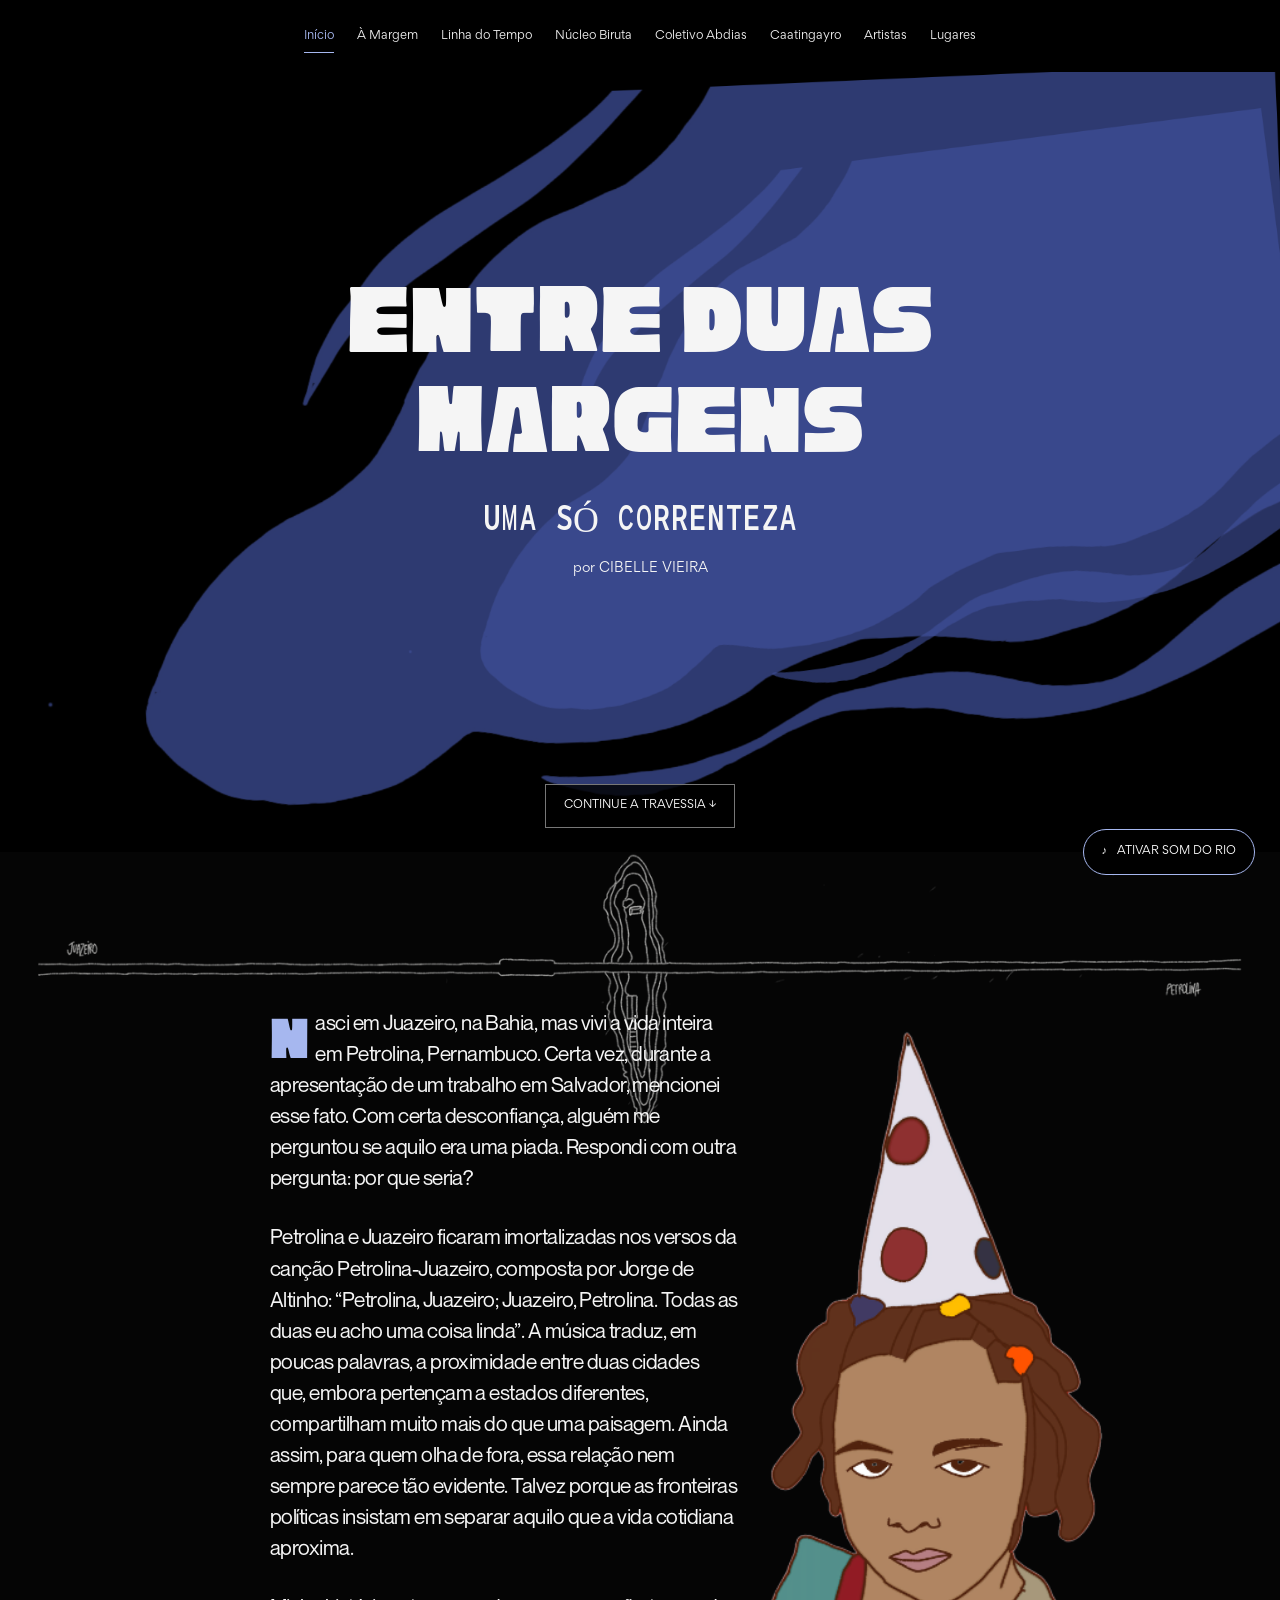
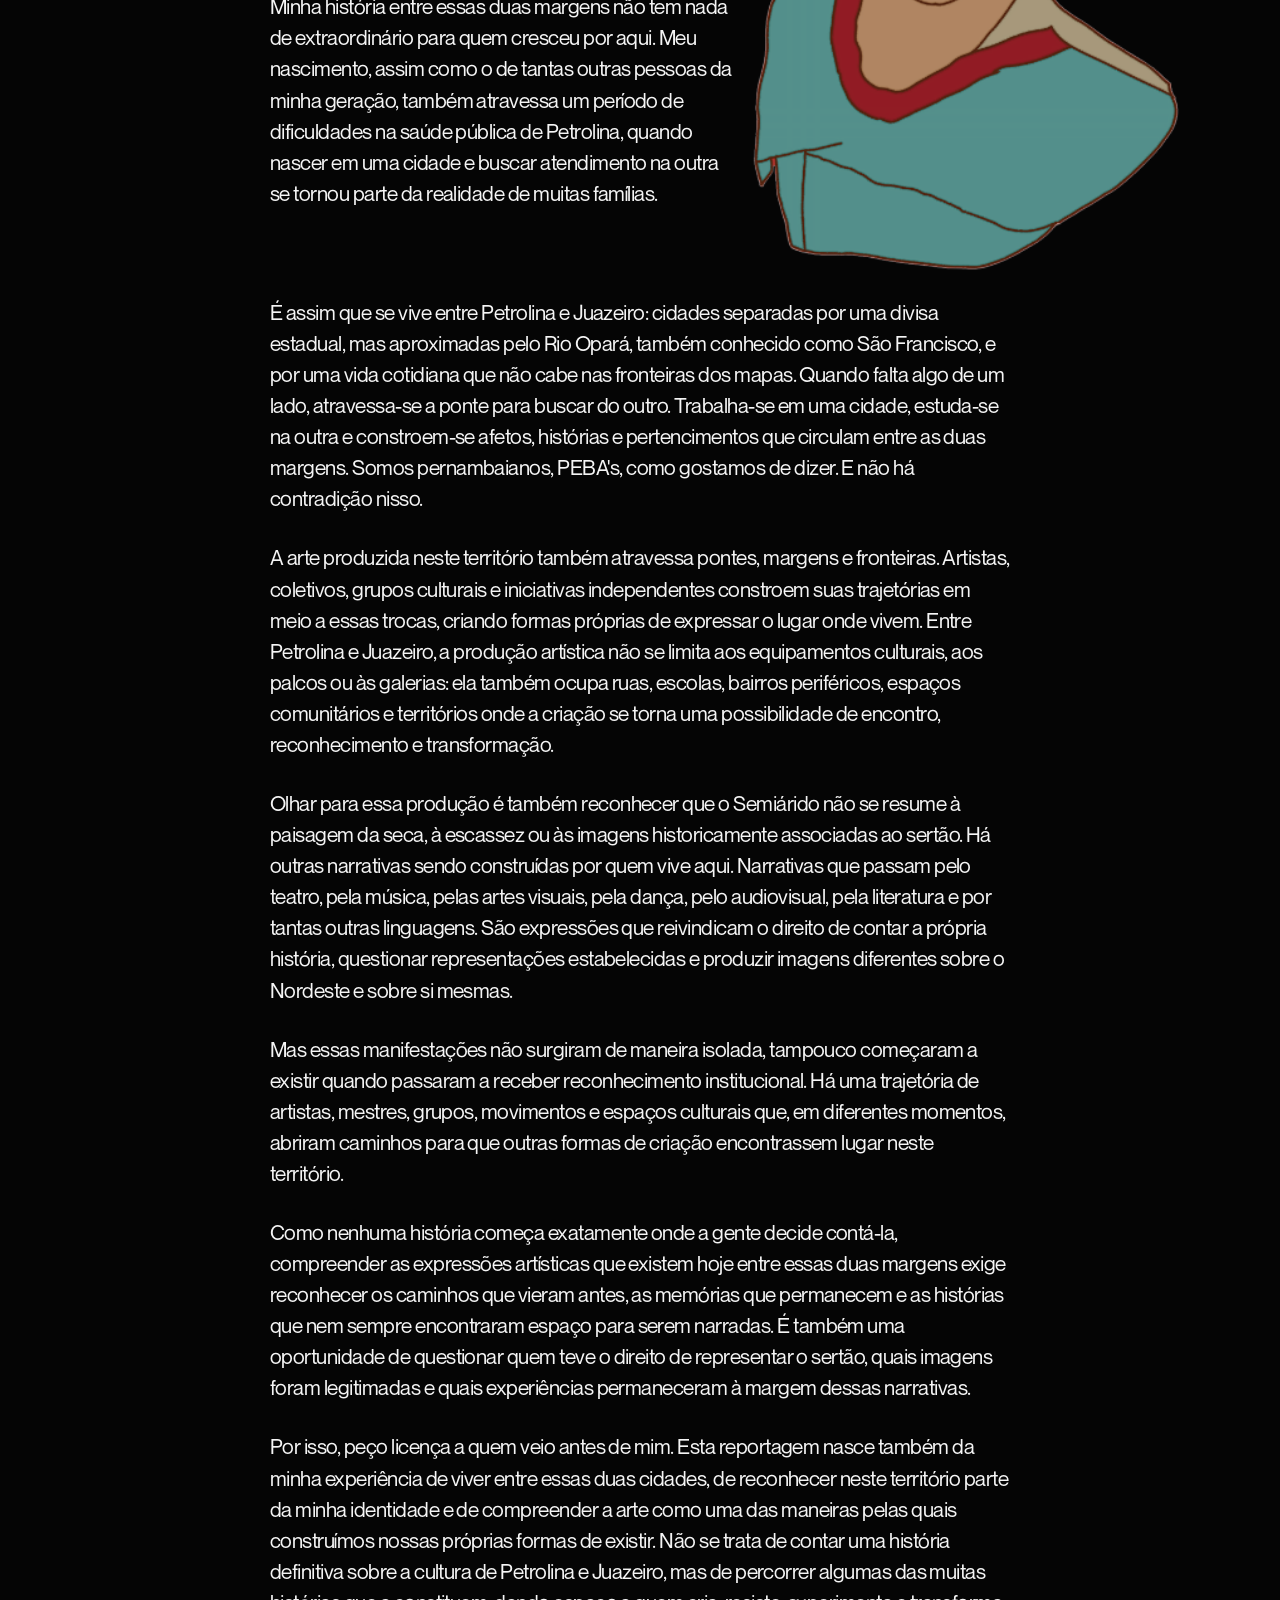
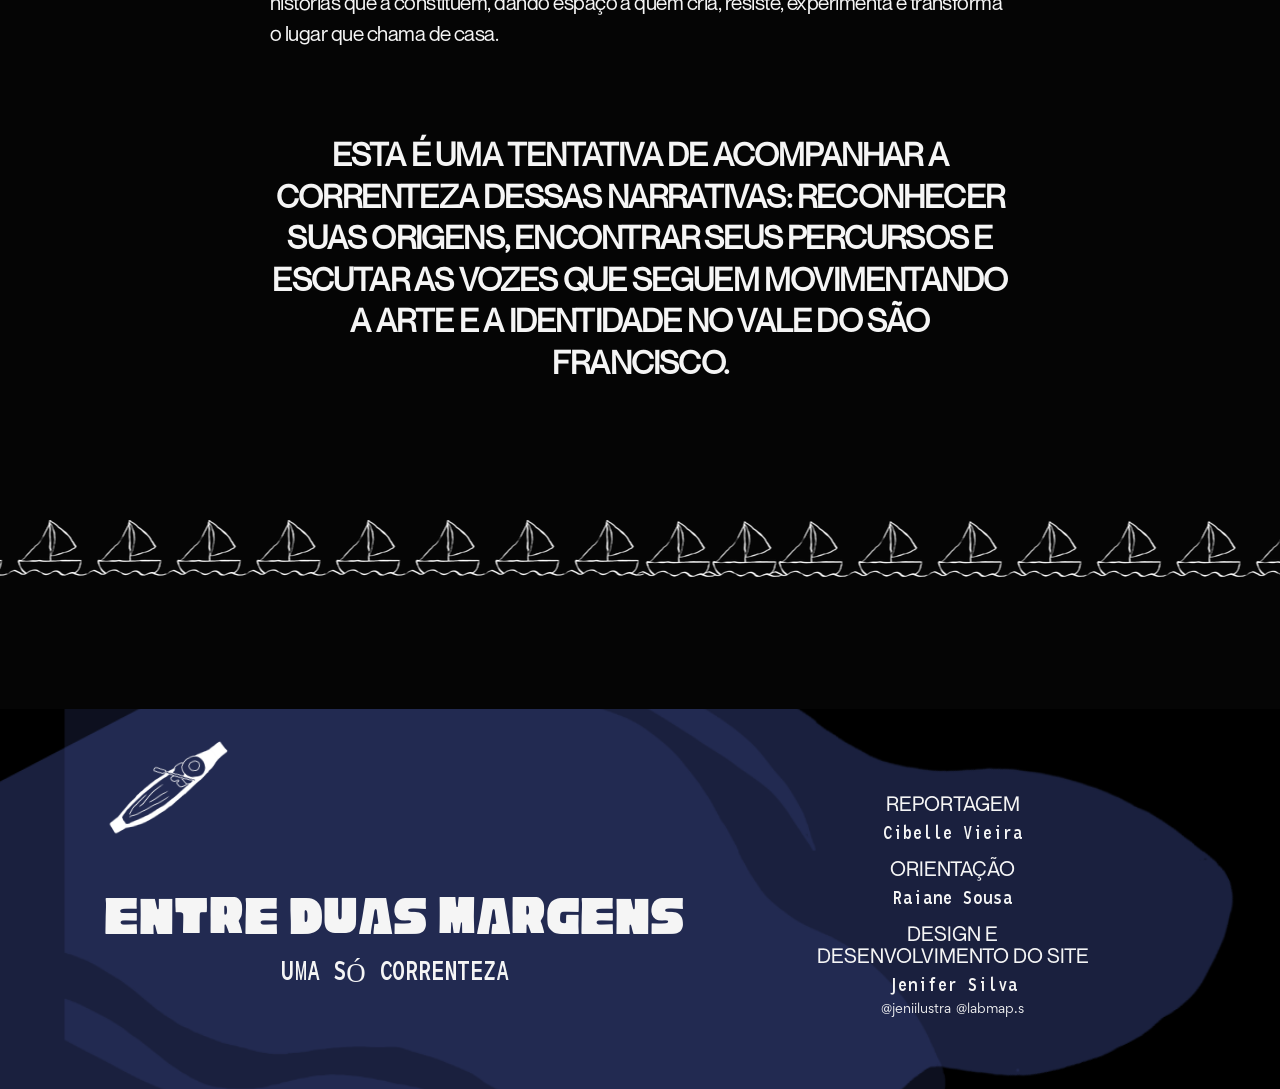
==== commit 5037e0c9: "atualiza" ====
--- a/index.html
+++ b/index.html
@@ -440,83 +440,1799 @@
 
   font-family: "Cubao", Impact, sans-serif;
 
-  font-size: clamp(25px,6.3vw,100px);
+  font-size: clamp(56px,8vw,125px);
+
+  font-weight: 400;
+
+  line-height: .98;
+
+}
+
+ 
+
+.capa-titulo span {
+
+  display: block;
+
+}
+
+ 
+
+.capa-subtitulo {
+
+  font-family: "Morisawa", Georgia, serif;
+
+  font-size: clamp(22px,2.8vw,36px);
+
+  font-weight: 400;
+
+  margin-top: 25px;
+
+}
+
+ 
+
+.capa-autoria {
+
+  font-family: "Gordita", Arial, sans-serif;
+
+  font-size: 13px;
+
+  margin-top: 18px;
+
+}
+
+ 
+
+.capa-descer {
+
+  position: absolute;
+
+  bottom: 24px;
+
+  left: 50%;
+
+  transform: translateX(-50%);
+
+  padding: 13px 18px;
+
+  border: 1px solid #777;
+
+  background: rgba(0,0,0,.8);
+
+  color: white;
+
+  font-family: "Gordita", Arial, sans-serif;
+
+  font-size: 11px;
 
   white-space: nowrap;
 
+}
+
+ 
+
+.capa-descer:hover {
+
+  background: var(--azul-escuro);
+
+}
+
+ 
+
+/* ==================================================
+
+   PRIMEIRA PÁGINA
+
+================================================== */
+
+ 
+
+.continuacao-capa {
+
+  position: relative;
+
+  isolation: isolate;
+
+  background: var(--preto);
+
+}
+
+ 
+
+.ilha-sobreposta {
+
+  position: absolute;
+
+  top: 0;
+
+  left: 0;
+
+  width: 100%;
+
+  height: 460px;
+
+  z-index: -1;
+
+  overflow: hidden;
+
+  pointer-events: none;
+
+}
+
+ 
+
+.ilha-sobreposta img {
+
+  width: 100%;
+
+  height: 100%;
+
+  object-fit: contain;
+
+  object-position: center top;
+
+  transform: scale(.94);
+
+  transform-origin: center top;
+
+}
+
+ 
+
+.reportagem {
+
+  position: relative;
+
+  z-index: 2;
+
+  padding: 155px 0 30px;
+
+}
+
+ 
+
+.corpo-reportagem,
+
+.texto-margem {
+
+  width: calc(100% - 48px);
+
+  max-width: var(--largura-texto);
+
+  margin: 0 auto;
+
+  display: flow-root;
+
+}
+
+ 
+
+.corpo-reportagem p,
+
+.texto-margem p {
+
+  font-family: "Neue Montreal", Arial, sans-serif;
+
+  font-size: clamp(18px,1.65vw,21px);
+
   font-weight: 400;
 
-  line-height: .98;
-
-}
-
- 
-
-.capa-titulo span {
-
-  display: inline;
-
-}
-
- 
-
-.capa-subtitulo {
+  letter-spacing: -.025em;
+
+  line-height: 1.48;
+
+  color: var(--branco);
+
+  margin-bottom: 28px;
+
+  text-align: left;
+
+}
+
+ 
+
+.primeiro-paragrafo::first-letter {
+
+  float: left;
+
+  font-family: "Cubao", Impact, sans-serif;
+
+  font-size: 63px;
+
+  color: var(--azul);
+
+  line-height: .79;
+
+  padding: 7px 7px 0 0;
+
+}
+
+ 
+
+/* ==================================================
+
+   ILUSTRAÇÃO CIBS CRIANÇA
+
+ 
+
+   AUMENTADA PARA SE APROXIMAR DO PRINT
+
+================================================== */
+
+ 
+
+.ilustracao-cibs {
+
+  position: relative;
+
+  z-index: 4;
+
+  float: right;
+
+ 
+
+  width: 440px;
+
+  max-width: none;
+
+ 
+
+  margin: 20px -150px 20px 12px;
+
+}
+
+ 
+
+.ilustracao-cibs img {
+
+  width: 100%;
+
+  height: auto;
+
+  object-fit: contain;
+
+}
+
+ 
+
+.limpar {
+
+  clear: both;
+
+}
+
+ 
+
+.corpo-reportagem .paragrafo-final {
+
+  clear: both;
+
+  max-width: 850px;
+
+  margin: 85px auto 55px;
+
+  font-size: clamp(22px,2.5vw,32px);
+
+  font-weight: 700;
+
+  line-height: 1.3;
+
+  text-transform: uppercase;
+
+  text-align: center;
+
+}
+
+ 
+
+/* ==================================================
+
+   BARQUINHOS
+
+================================================== */
+
+ 
+
+.margem-separador,
+
+.barquinhos-final {
+
+  background-image: url("./imagens/barquinho.png.png");
+
+  background-repeat: repeat-x;
+
+  background-position: center center;
+
+  background-size: auto;
+
+  height: 100px;
+
+  overflow: hidden;
+
+}
+
+ 
+
+.margem-separador {
+
+  clear: both;
+
+  width: 100vw;
+
+  max-width: none;
+
+  position: relative;
+
+  margin-left: calc(50% - 50vw);
+
+  margin-top: 65px;
+
+  margin-bottom: 65px;
+
+}
+
+ 
+
+.margem-separador.revelar {
+
+  transform: none;
+
+  opacity: 0;
+
+  transition: opacity .85s ease;
+
+}
+
+ 
+
+.margem-separador.revelar.visivel {
+
+  transform: none;
+
+  opacity: 1;
+
+}
+
+ 
+
+.barquinhos-final {
+
+  width: 100%;
+
+  margin: 30px 0 0;
+
+}
+
+ 
+
+.respiro-rodape {
+
+  height: 110px;
+
+  background: var(--preto);
+
+}
+
+ 
+
+/* ==================================================
+
+   À MARGEM
+
+================================================== */
+
+ 
+
+.margem-cabecalho {
+
+  max-width: 1120px;
+
+  margin: 0 auto;
+
+  padding: 95px 30px 40px;
+
+}
+
+ 
+
+.margem-titulo {
+
+  font-family: "Cubao", Impact, sans-serif;
+
+  font-size: clamp(45px,6vw,88px);
+
+  font-weight: 400;
+
+  line-height: 1.02;
+
+  margin-bottom: 24px;
+
+}
+
+ 
+
+.margem-subtitulo {
 
   font-family: "Morisawa", Georgia, serif;
 
-  font-size: clamp(22px,2.8vw,36px);
+  font-size: clamp(24px,3vw,39px);
 
   font-weight: 400;
 
-  margin-top: 25px;
-
-}
-
- 
-
-.capa-autoria {
+  line-height: 1.2;
+
+  max-width: 900px;
+
+}
+
+ 
+
+.margem-capa {
+
+  width: 100%;
+
+  margin: 25px 0 75px;
+
+  overflow: hidden;
+
+}
+
+ 
+
+.margem-capa img {
+
+  width: 100%;
+
+  height: auto;
+
+}
+
+ 
+
+.margem-foto-direita {
+
+  float: right;
+
+  width: min(350px,44vw);
+
+  margin: 10px -145px 25px 24px;
+
+}
+
+ 
+
+.margem-foto-esquerda {
+
+  float: left;
+
+  width: min(350px,44vw);
+
+  margin: 10px 24px 25px -145px;
+
+}
+
+ 
+
+.margem-foto-direita img,
+
+.margem-foto-esquerda img {
+
+  width: 100%;
+
+  height: auto;
+
+  object-fit: contain;
+
+}
+
+ 
+
+.margem-foto-direita figcaption,
+
+.margem-foto-esquerda figcaption {
 
   font-family: "Gordita", Arial, sans-serif;
 
+  font-size: 11px;
+
+  line-height: 1.5;
+
+  color: #aaa;
+
+  margin-top: 10px;
+
+}
+
+ 
+
+.margem-intertitulo {
+
+  clear: both;
+
+  margin: 85px 0 30px;
+
+  font-family: "Cubao", Impact, sans-serif;
+
+  font-size: clamp(32px,4.5vw,55px);
+
+  font-weight: 400;
+
+  line-height: 1.1;
+
+}
+
+ 
+
+.margem-citacao {
+
+  clear: both;
+
+  border-left: 3px solid var(--azul);
+
+  padding: 10px 0 10px 25px;
+
+  margin: 40px 0;
+
+  font-size: clamp(21px,2.6vw,31px);
+
+  line-height: 1.35;
+
+}
+
+ 
+
+.margem-citacao small {
+
+  display: block;
+
+  margin-top: 15px;
+
+  color: #bcbcbc;
+
   font-size: 13px;
 
-  margin-top: 18px;
-
-}
-
- 
-
-.capa-descer {
+}
+
+ 
+
+.texto-margem p.margem-final {
+
+  clear: both;
+
+  font-size: clamp(18px,1.65vw,21px);
+
+  font-weight: 400;
+
+  line-height: 1.48;
+
+  text-transform: none;
+
+  text-align: left;
+
+  margin-bottom: 28px;
+
+}
+
+ 
+
+/* ==================================================
+
+   VÍDEOS
+
+================================================== */
+
+ 
+
+.video-reportagem {
+
+  clear: both;
+
+  width: 100%;
+
+  margin: 55px auto;
+
+}
+
+ 
+
+.video-reportagem-titulo {
+
+  color: var(--azul);
+
+  font-family: "Gordita", Arial, sans-serif;
+
+  font-size: 11px;
+
+  letter-spacing: 2px;
+
+  text-transform: uppercase;
+
+  margin-bottom: 15px;
+
+}
+
+ 
+
+.video-reportagem-player {
+
+  width: 100%;
+
+  aspect-ratio: 16/9;
+
+  background: #101010;
+
+  overflow: hidden;
+
+}
+
+ 
+
+.video-reportagem-player iframe {
+
+  display: block;
+
+  width: 100%;
+
+  height: 100%;
+
+  border: 0;
+
+}
+
+ 
+
+.video-final-margem {
+
+  width: calc(100% - 48px);
+
+  max-width: 1000px;
+
+  margin: 70px auto 90px;
+
+}
+
+ 
+
+/* ==================================================
+
+   LINHA DO TEMPO
+
+ 
+
+   TÍTULO MENOR
+
+   FUNDO PRETO
+
+   RIO MAIS FINO
+
+   AZUL MAIS ESCURO
+
+================================================== */
+
+ 
+
+#linha-do-tempo {
+
+  background: var(--preto);
+
+  color: var(--branco);
+
+}
+
+ 
+
+/* ABERTURA */
+
+ 
+
+.tempo-abertura {
+
+  position: relative;
+
+  padding: 85px 24px 65px;
+
+  text-align: center;
+
+  overflow: hidden;
+
+}
+
+ 
+
+.tempo-titulo {
+
+  max-width: 900px;
+
+  margin: 0 auto;
+
+ 
+
+  font-family: "Cubao", Impact, sans-serif;
+
+  font-size: clamp(42px,5.3vw,75px);
+
+ 
+
+  font-weight: 400;
+
+  line-height: 1.05;
+
+  letter-spacing: -.01em;
+
+  color: var(--branco);
+
+}
+
+ 
+
+.tempo-subtitulo {
+
+  max-width: 850px;
+
+  margin: 28px auto 0;
+
+ 
+
+  font-family: "Morisawa", Georgia, serif;
+
+  font-size: clamp(19px,2.1vw,29px);
+
+ 
+
+  font-weight: 400;
+
+  line-height: 1.35;
+
+  color: var(--azul);
+
+}
+
+ 
+
+.tempo-instrucao {
+
+  display: inline-flex;
+
+  align-items: center;
+
+  gap: 10px;
+
+  margin-top: 35px;
+
+ 
+
+  font-family: "Gordita", Arial, sans-serif;
+
+  font-size: 10px;
+
+  letter-spacing: 1px;
+
+  text-transform: uppercase;
+
+  color: var(--azul);
+
+}
+
+ 
+
+.tempo-instrucao span {
+
+  font-size: 18px;
+
+  animation: setaDescer 2s ease-in-out infinite;
+
+}
+
+ 
+
+@keyframes setaDescer {
+
+  0%,100% { transform: translateY(0); }
+
+  50% { transform: translateY(8px); }
+
+}
+
+ 
+
+/* ==================================================
+
+   RIO COM MEANDROS
+
+================================================== */
+
+ 
+
+.tempo-percurso {
+
+  position: relative;
+
+  max-width: 1320px;
+
+  margin: 0 auto;
+
+  padding: 20px 20px 90px;
+
+  isolation: isolate;
+
+}
+
+ 
+
+.tempo-rio {
 
   position: absolute;
 
-  bottom: 24px;
-
-  left: 50%;
-
-  transform: translateX(-50%);
-
-  padding: 13px 18px;
-
-  border: 1px solid #777;
-
-  background: rgba(0,0,0,.8);
+  z-index: -1;
+
+  top: 0;
+
+  left: 0;
+
+  width: 100%;
+
+  height: 100%;
+
+  pointer-events: none;
+
+  overflow: visible;
+
+}
+
+ 
+
+/* MARGEM DISCRETA */
+
+ 
+
+.rio-margem {
+
+  fill: none;
+
+  stroke: rgba(64,87,133,.15);
+
+  stroke-width: 30;
+
+  stroke-linecap: round;
+
+  stroke-linejoin: round;
+
+}
+
+ 
+
+/* CURSO PRINCIPAL */
+
+ 
+
+.rio-agua {
+
+  fill: none;
+
+  stroke: var(--azul-rio);
+
+  stroke-width: 19;
+
+  stroke-linecap: round;
+
+  stroke-linejoin: round;
+
+}
+
+ 
+
+/* LEVE VARIAÇÃO DE TOM, SEM TRACEJADO */
+
+ 
+
+.rio-brilho {
+
+  fill: none;
+
+  stroke: rgba(166,183,239,.12);
+
+  stroke-width: 5;
+
+  stroke-linecap: round;
+
+  stroke-linejoin: round;
+
+}
+
+ 
+
+/* ==================================================
+
+   EVENTOS — CAIXINHAS MENORES
+
+================================================== */
+
+ 
+
+.tempo-evento {
+
+  position: relative;
+
+  display: grid;
+
+  grid-template-columns: minmax(0,1fr) minmax(0,1fr);
+
+  min-height: 255px;
+
+  align-items: center;
+
+  padding: 18px 0;
+
+}
+
+ 
+
+.tempo-evento.esquerda .tempo-cartao {
+
+  grid-column: 1;
+
+  margin-right: 25%;
+
+}
+
+ 
+
+.tempo-evento.direita .tempo-cartao {
+
+  grid-column: 2;
+
+  margin-left: 25%;
+
+}
+
+ 
+
+.tempo-cartao {
+
+  position: relative;
+
+  z-index: 3;
+
+ 
+
+  max-width: 285px;
+
+  padding: 15px 16px 14px;
+
+ 
+
+  border: 1px solid rgba(166,183,239,.28);
+
+  border-radius: 3px 19px 3px 19px;
+
+ 
+
+  background: rgba(15,17,27,.96);
+
+ 
+
+  box-shadow: 0 12px 35px rgba(0,0,0,.25);
+
+ 
+
+  transition:
+
+    transform .3s ease,
+
+    box-shadow .3s ease;
+
+}
+
+ 
+
+.tempo-cartao:hover {
+
+  transform: translateY(-4px);
+
+  box-shadow: 0 20px 45px rgba(0,0,0,.5);
+
+}
+
+ 
+
+.tempo-ano {
+
+  display: block;
+
+  font-family: "Cubao", Impact, sans-serif;
+
+  font-size: clamp(34px,3.9vw,49px);
+
+  line-height: .95;
+
+  color: var(--azul);
+
+  margin-bottom: 11px;
+
+}
+
+ 
+
+.tempo-categoria {
+
+  display: inline-block;
+
+  font-family: "Gordita", Arial, sans-serif;
+
+  font-size: 8px;
+
+  letter-spacing: 1.1px;
+
+  text-transform: uppercase;
+
+  color: #c0cbef;
+
+  margin-bottom: 9px;
+
+}
+
+ 
+
+.tempo-evento-titulo {
+
+  font-family: "Morisawa", Georgia, serif;
+
+  font-size: clamp(17px,1.65vw,21px);
+
+  line-height: 1.15;
+
+  font-weight: 400;
+
+  margin-bottom: 12px;
 
   color: white;
 
+}
+
+ 
+
+.tempo-evento-resumo {
+
+  font-family: "Neue Montreal", Arial, sans-serif;
+
+  font-size: 12px;
+
+  line-height: 1.45;
+
+  color: #dedede;
+
+}
+
+ 
+
+.tempo-botao {
+
+  display: inline-flex;
+
+  align-items: center;
+
+  gap: 9px;
+
+  margin-top: 16px;
+
+  padding: 0 0 5px;
+
+ 
+
+  border: none;
+
+  border-bottom: 1px solid var(--azul);
+
+ 
+
+  background: transparent;
+
+  color: var(--azul);
+
+ 
+
   font-family: "Gordita", Arial, sans-serif;
 
+  font-size: 10px;
+
+  text-transform: uppercase;
+
+  letter-spacing: .4px;
+
+}
+
+ 
+
+.tempo-botao span {
+
+  display: inline-block;
+
+  transition: transform .25s ease;
+
+}
+
+ 
+
+.tempo-botao[aria-expanded="true"] span {
+
+  transform: rotate(45deg);
+
+}
+
+ 
+
+.tempo-detalhe {
+
+  display: none;
+
+  padding-top: 16px;
+
+  margin-top: 16px;
+
+  border-top: 1px solid #3c4464;
+
+}
+
+ 
+
+.tempo-detalhe.aberto {
+
+  display: block;
+
+  animation: aparecer .35s ease;
+
+}
+
+ 
+
+.tempo-detalhe p {
+
+  font-size: 13px;
+
+  line-height: 1.65;
+
+  color: #e2e2e2;
+
+  margin-bottom: 11px;
+
+}
+
+ 
+
+.tempo-detalhe p:last-child {
+
+  margin-bottom: 0;
+
+}
+
+ 
+
+/* ==================================================
+
+   IMAGENS DA LINHA DO TEMPO
+
+================================================== */
+
+ 
+
+.tempo-visual {
+
+  position: absolute;
+
+  z-index: 2;
+
+  width: clamp(120px,16vw,210px);
+
+  pointer-events: none;
+
+}
+
+ 
+
+.tempo-evento.esquerda .tempo-visual {
+
+  left: 60%;
+
+  top: 15%;
+
+}
+
+ 
+
+.tempo-evento.direita .tempo-visual {
+
+  right: 60%;
+
+  top: 14%;
+
+}
+
+ 
+
+.tempo-visual figure {
+
+  position: relative;
+
+}
+
+ 
+
+.tempo-visual img {
+
+  width: 100%;
+
+  max-height: 200px;
+
+  object-fit: cover;
+
+  border-radius: 45% 45% 42% 42%;
+
+  filter: saturate(.85);
+
+  box-shadow: 0 12px 35px rgba(0,0,0,.35);
+
+}
+
+ 
+
+.tempo-visual figcaption {
+
+  font-family: "Gordita", Arial, sans-serif;
+
+  font-size: 10px;
+
+  line-height: 1.4;
+
+  color: #aaa;
+
+  margin-top: 12px;
+
+  text-align: center;
+
+}
+
+ 
+
+.tempo-evento.direita .tempo-visual {
+
+  transform: rotate(-5deg);
+
+}
+
+ 
+
+.tempo-evento.esquerda .tempo-visual {
+
+  transform: rotate(5deg);
+
+}
+
+ 
+
+/* ==================================================
+
+   ILUSTRAÇÕES DE PEIXES
+
+================================================== */
+
+ 
+
+.tempo-peixe {
+
+  position: absolute;
+
+  z-index: 2;
+
+  width: clamp(90px,12vw,170px);
+
+  height: auto;
+
+  pointer-events: none;
+
+  opacity: .95;
+
+}
+
+ 
+
+.tempo-peixe img {
+
+  display: block;
+
+  width: 100%;
+
+  height: auto;
+
+  object-fit: contain;
+
+}
+
+ 
+
+.tempo-peixe.peixe-esquerda {
+
+  left: 13%;
+
+  transform: rotate(-12deg);
+
+}
+
+ 
+
+.tempo-peixe.peixe-direita {
+
+  right: 13%;
+
+  transform: rotate(12deg) scaleX(-1);
+
+}
+
+ 
+
+/* ==================================================
+
+   FONTES DA LINHA DO TEMPO
+
+================================================== */
+
+ 
+
+.tempo-fontes {
+
+  max-width: 800px;
+
+  margin: 0 auto;
+
+  padding: 30px 25px 100px;
+
+  text-align: center;
+
+}
+
+ 
+
+.tempo-fontes p {
+
+  font-size: 13px;
+
+  line-height: 1.7;
+
+  color: #aaa;
+
+  margin-bottom: 12px;
+
+}
+
+ 
+
+.tempo-fontes a {
+
+  text-decoration: underline;
+
+  color: var(--azul);
+
+}
+
+ 
+
+.tempo-fontes a:hover {
+
+  color: white;
+
+}
+
+ 
+
+/* ==================================================
+
+   OUTRAS PÁGINAS
+
+================================================== */
+
+ 
+
+.pagina-abertura {
+
+  padding: 110px max(40px,calc((100vw - 1100px)/2)) 75px;
+
+}
+
+ 
+
+.pagina-titulo {
+
+  font-family: "Cubao", Impact, sans-serif;
+
+  font-size: clamp(60px,9vw,115px);
+
+  font-weight: 400;
+
+  line-height: 1;
+
+  margin-bottom: 30px;
+
+}
+
+ 
+
+.pagina-descricao {
+
+  max-width: 700px;
+
+  font-size: 20px;
+
+  line-height: 1.6;
+
+  color: #c5c5c5;
+
+}
+
+ 
+
+.conteudo {
+
+  max-width: 1100px;
+
+  margin: 0 auto;
+
+  padding: 90px 45px;
+
+}
+
+ 
+
+.texto {
+
+  max-width: var(--largura-texto);
+
+  margin: 0 auto;
+
+}
+
+ 
+
+.texto p {
+
+  font-size: 19px;
+
+  line-height: 1.7;
+
+  margin-bottom: 25px;
+
+}
+
+ 
+
+.galeria {
+
+  display: grid;
+
+  grid-template-columns: repeat(2,1fr);
+
+  gap: 20px;
+
+  margin-top: 45px;
+
+}
+
+ 
+
+.galeria-item {
+
+  background: #111;
+
+}
+
+ 
+
+.galeria-item img {
+
+  width: 100%;
+
+  height: 290px;
+
+  object-fit: contain;
+
+  padding: 15px;
+
+}
+
+ 
+
+.galeria-legenda {
+
+  padding: 18px;
+
+  font-family: "Gordita", Arial, sans-serif;
+
+  font-size: 12px;
+
+  color: #ccc;
+
+}
+
+ 
+
+/* ==================================================
+
+   RODAPÉ
+
+================================================== */
+
+ 
+
+.rodape {
+
+  position: relative;
+
+  isolation: isolate;
+
+  width: 100%;
+
+  height: 380px;
+
+  overflow: hidden;
+
+  background: #000;
+
+}
+
+ 
+
+.rodape-fundo {
+
+  position: absolute;
+
+  inset: 0;
+
+  z-index: -2;
+
+  overflow: hidden;
+
+}
+
+ 
+
+.rodape-fundo img {
+
+  width: 100%;
+
+  height: 100%;
+
+  object-fit: cover;
+
+  object-position: center;
+
+  transform: scale(1.28);
+
+}
+
+ 
+
+.rodape-barquinho {
+
+  position: absolute;
+
+  top: -15px;
+
+  left: 7%;
+
+  z-index: 3;
+
+  width: clamp(150px,18vw,270px);
+
+  transform: rotate(-8deg);
+
+}
+
+ 
+
+.rodape-barquinho img {
+
+  width: 100%;
+
+  height: auto;
+
+}
+
+ 
+
+.rodape-conteudo {
+
+  position: relative;
+
+  z-index: 2;
+
+  height: 100%;
+
+  display: grid;
+
+  grid-template-columns: 1.3fr 1fr;
+
+  align-items: center;
+
+  gap: 40px;
+
+  padding: 45px 8% 30px;
+
+}
+
+ 
+
+.rodape-identidade {
+
+  text-align: center;
+
+  padding-top: 65px;
+
+}
+
+ 
+
+.rodape-titulo {
+
+  font-family: "Cubao", Impact, sans-serif;
+
+  font-size: clamp(32px,4.4vw,75px);
+
+  font-weight: 400;
+
+  line-height: 1;
+
+  white-space: nowrap;
+
+}
+
+ 
+
+.rodape-subtitulo {
+
+  font-family: "Morisawa", Georgia, serif;
+
+  font-size: clamp(18px,2.1vw,31px);
+
+  margin-top: 10px;
+
+}
+
+ 
+
+.rodape-creditos {
+
+  display: flex;
+
+  flex-direction: column;
+
+  align-items: center;
+
+  justify-content: center;
+
+  gap: 14px;
+
+  text-align: center;
+
+}
+
+ 
+
+.credito-grupo {
+
+  display: flex;
+
+  flex-direction: column;
+
+  align-items: center;
+
+  gap: 5px;
+
+}
+
+ 
+
+.credito-label {
+
+  font-size: clamp(15px,1.6vw,22px);
+
+  line-height: 1.08;
+
+  text-transform: uppercase;
+
+}
+
+ 
+
+.credito-nome {
+
+  font-family: "Morisawa", Georgia, serif;
+
+  font-size: clamp(16px,1.5vw,22px);
+
+}
+
+ 
+
+.credito-perfis {
+
+  display: flex;
+
+  flex-wrap: wrap;
+
+  justify-content: center;
+
+  gap: 5px;
+
+  font-family: "Gordita", Arial, sans-serif;
+
+  font-size: clamp(10px,1vw,13px);
+
+}
+
+ 
+
+.rodape-creditos a:hover {
+
+  color: var(--azul);
+
+  text-decoration: underline;
+
+}
+
+ 
+
+.separador-perfil {
+
+  color: #bbb;
+
+}
+
+ 
+
+/* ==================================================
+
+   SOM
+
+================================================== */
+
+ 
+
+.controle-som {
+
+  position: fixed;
+
+  z-index: 2000;
+
+  right: 25px;
+
+  bottom: 25px;
+
+  display: none;
+
+  align-items: center;
+
+  gap: 10px;
+
+  padding: 14px 18px;
+
+  border: 1px solid var(--azul);
+
+  border-radius: 30px;
+
+  background: rgba(0,0,0,.9);
+
+  color: white;
+
+  font-family: "Gordita", Arial, sans-serif;
+
   font-size: 11px;
 
-  white-space: nowrap;
-
-}
-
- 
-
-.capa-descer:hover {
-
-  background: var(--azul-escuro);
+}
+
+ 
+
+.controle-som.visivel {
+
+  display: flex;
 
 }
 
@@ -524,821 +2240,4955 @@
 
 /* ==================================================
 
-   PRIMEIRA PÁGINA
+   ANIMAÇÕES
 
 ================================================== */
 
  
 
-.continuacao-capa {
+.revelar {
+
+  opacity: 0;
+
+  transform: translateY(32px);
+
+  transition: opacity .85s ease, transform .85s ease;
+
+}
+
+ 
+
+.revelar.visivel {
+
+  opacity: 1;
+
+  transform: translateY(0);
+
+}
+
+ 
+
+/* ==================================================
+
+   RESPONSIVIDADE
+
+================================================== */
+
+ 
+
+@media (max-width:1100px) {
+
+ 
+
+  .ilustracao-cibs {
+
+    width: 390px;
+
+    margin-right: -120px;
+
+  }
+
+ 
+
+  .margem-foto-direita {
+
+    margin-right: -60px;
+
+  }
+
+ 
+
+  .margem-foto-esquerda {
+
+    margin-left: -60px;
+
+  }
+
+ 
+
+}
+
+ 
+
+@media (max-width:900px) {
+
+ 
+
+  .cabecalho {
+
+    justify-content: flex-end;
+
+    flex-wrap: wrap;
+
+  }
+
+ 
+
+  .menu-mobile {
+
+    display: block;
+
+  }
+
+ 
+
+  nav {
+
+    display: none;
+
+    width: 100%;
+
+    flex-direction: column;
+
+    align-items: stretch;
+
+    padding: 15px 0;
+
+  }
+
+ 
+
+  nav.aberto {
+
+    display: flex;
+
+  }
+
+ 
+
+  nav button {
+
+    padding: 12px;
+
+    text-align: left;
+
+  }
+
+ 
+
+  .ilustracao-cibs {
+
+    width: 310px;
+
+    margin-right: -70px;
+
+  }
+
+ 
+
+  .rodape-conteudo {
+
+    gap: 20px;
+
+    padding-left: 5%;
+
+    padding-right: 5%;
+
+  }
+
+ 
+
+  .tempo-evento.esquerda .tempo-cartao {
+
+    margin-right: 18%;
+
+  }
+
+ 
+
+  .tempo-evento.direita .tempo-cartao {
+
+    margin-left: 18%;
+
+  }
+
+ 
+
+  .tempo-visual {
+
+    width: 150px;
+
+  }
+
+ 
+
+}
+
+ 
+
+@media (max-width:700px) {
+
+ 
+
+  .capa {
+
+    min-height: 75svh;
+
+  }
+
+ 
+
+  .capa-conteudo {
+
+    padding: 130px 18px 135px;
+
+  }
+
+ 
+
+  .capa-titulo {
+
+    font-size: clamp(43px,11vw,75px);
+
+  }
+
+ 
+
+  .capa-subtitulo {
+
+    font-size: 21px;
+
+  }
+
+ 
+
+  .ilha-sobreposta {
+
+    height: 300px;
+
+  }
+
+ 
+
+  .reportagem {
+
+    padding-top: 110px;
+
+  }
+
+ 
+
+  .corpo-reportagem,
+
+  .texto-margem {
+
+    width: calc(100% - 40px);
+
+  }
+
+ 
+
+  .corpo-reportagem p,
+
+  .texto-margem p,
+
+  .texto-margem p.margem-final {
+
+    font-size: 17px;
+
+    line-height: 1.55;
+
+  }
+
+ 
+
+  .primeiro-paragrafo::first-letter {
+
+    font-size: 43px;
+
+    padding-top: 6px;
+
+  }
+
+ 
+
+  .ilustracao-cibs {
+
+    width: 220px;
+
+    margin: 15px -25px 10px 8px;
+
+  }
+
+ 
+
+  .corpo-reportagem .paragrafo-final {
+
+    font-size: 21px;
+
+    margin-top: 55px;
+
+  }
+
+ 
+
+  .margem-cabecalho {
+
+    padding: 70px 22px 25px;
+
+  }
+
+ 
+
+  .margem-titulo {
+
+    font-size: clamp(38px,8vw,60px);
+
+  }
+
+ 
+
+  .margem-subtitulo {
+
+    font-size: clamp(22px,5vw,29px);
+
+  }
+
+ 
+
+  .margem-capa {
+
+    margin: 15px 0 45px;
+
+  }
+
+ 
+
+  .margem-foto-direita,
+
+  .margem-foto-esquerda {
+
+    width: 45%;
+
+    margin-left: 12px;
+
+    margin-right: 0;
+
+  }
+
+ 
+
+  .margem-foto-esquerda {
+
+    margin-left: 0;
+
+    margin-right: 12px;
+
+  }
+
+ 
+
+  .margem-separador,
+
+  .barquinhos-final {
+
+    height: 72px;
+
+    background-size: auto;
+
+  }
+
+ 
+
+  .margem-separador {
+
+    margin-top: 45px;
+
+    margin-bottom: 45px;
+
+  }
+
+ 
+
+  .respiro-rodape {
+
+    height: 75px;
+
+  }
+
+ 
+
+  /* LINHA DO TEMPO NO CELULAR */
+
+ 
+
+  .tempo-abertura {
+
+    padding: 65px 22px 45px;
+
+  }
+
+ 
+
+  .tempo-titulo {
+
+    font-size: clamp(37px,8vw,56px);
+
+  }
+
+ 
+
+  .tempo-subtitulo {
+
+    font-size: 19px;
+
+  }
+
+ 
+
+  .tempo-percurso {
+
+    padding: 15px 15px 60px;
+
+  }
+
+ 
+
+  .rio-margem {
+
+    stroke-width: 21;
+
+  }
+
+ 
+
+  .rio-agua {
+
+    stroke-width: 14;
+
+  }
+
+ 
+
+  .rio-brilho {
+
+    stroke-width: 4;
+
+  }
+
+ 
+
+  .tempo-evento {
+
+    display: flex;
+
+    flex-direction: column;
+
+    justify-content: center;
+
+    align-items: flex-start;
+
+    min-height: 265px;
+
+    padding: 24px 0 24px 20px;
+
+  }
+
+ 
+
+  .tempo-evento.esquerda .tempo-cartao,
+
+  .tempo-evento.direita .tempo-cartao {
+
+    margin: 0;
+
+    width: min(76%,285px);
+
+  }
+
+ 
+
+  .tempo-evento.direita {
+
+    align-items: flex-end;
+
+    padding-left: 0;
+
+    padding-right: 20px;
+
+  }
+
+ 
+
+  .tempo-cartao {
+
+    padding: 15px 14px;
+
+  }
+
+ 
+
+  .tempo-ano {
+
+    font-size: 38px;
+
+  }
+
+ 
+
+  .tempo-evento-titulo {
+
+    font-size: 18px;
+
+  }
+
+ 
+
+  .tempo-evento-resumo {
+
+    font-size: 11px;
+
+  }
+
+ 
+
+  .tempo-visual {
+
+    width: 95px;
+
+    opacity: .9;
+
+  }
+
+ 
+
+  .tempo-evento.esquerda .tempo-visual {
+
+    left: auto;
+
+    right: 0;
+
+    top: 0;
+
+  }
+
+ 
+
+  .tempo-evento.direita .tempo-visual {
+
+    right: auto;
+
+    left: 0;
+
+    top: 0;
+
+  }
+
+ 
+
+  .tempo-visual img {
+
+    max-height: 110px;
+
+  }
+
+ 
+
+  .tempo-visual figcaption {
+
+    display: none;
+
+  }
+
+ 
+
+  .tempo-peixe {
+
+    width: 80px;
+
+  }
+
+ 
+
+  .pagina-abertura {
+
+    padding: 75px 30px;
+
+  }
+
+ 
+
+  .conteudo {
+
+    padding: 70px 30px;
+
+  }
+
+ 
+
+  .galeria {
+
+    grid-template-columns: 1fr;
+
+  }
+
+ 
+
+  .rodape {
+
+    height: 530px;
+
+  }
+
+ 
+
+  .rodape-barquinho {
+
+    width: 145px;
+
+    left: 4%;
+
+    top: -10px;
+
+  }
+
+ 
+
+  .rodape-conteudo {
+
+    grid-template-columns: 1fr;
+
+    align-content: center;
+
+    gap: 28px;
+
+    padding: 100px 20px 25px;
+
+  }
+
+ 
+
+  .rodape-identidade {
+
+    padding-top: 0;
+
+  }
+
+ 
+
+  .rodape-titulo {
+
+    font-size: clamp(30px,7vw,52px);
+
+  }
+
+ 
+
+  .rodape-subtitulo {
+
+    font-size: 21px;
+
+  }
+
+ 
+
+  .credito-label {
+
+    font-size: 17px;
+
+  }
+
+ 
+
+  .credito-nome {
+
+    font-size: 18px;
+
+  }
+
+ 
+
+  .credito-perfis {
+
+    font-size: 11px;
+
+  }
+
+ 
+
+}
+
+ 
+
+@media (prefers-reduced-motion:reduce) {
+
+ 
+
+  *,
+
+  *::before,
+
+  *::after {
+
+    scroll-behavior: auto !important;
+
+    animation-duration: .01ms !important;
+
+    transition-duration: .01ms !important;
+
+  }
+
+ 
+
+  .revelar {
+
+    opacity: 1;
+
+    transform: none;
+
+  }
+
+ 
+
+}
+
+ 
+
+ 
+
+/* NÚCLEO BIRUTA — diagramação conforme o PDF */
+
+.biruta-capa {width:100%; margin:0 auto 55px;}
+
+.biruta-capa img {width:100%; max-height:470px; object-fit:cover; object-position:center;}
+
+.biruta-cabecalho {text-align:center; padding:20px 24px 45px;}
+
+.biruta-cabecalho h1 {font-family:"Cubao",Impact,sans-serif; font-size:clamp(42px,6vw,85px); font-weight:400;}
+
+.biruta-cabecalho h2 {font-family:"Morisawa",Georgia,serif; font-size:clamp(22px,3vw,38px); font-weight:400; margin-top:15px;}
+
+.biruta-artigo {width:calc(100% - 48px); max-width:850px; margin:0 auto; display:flow-root;}
+
+.biruta-artigo p {font-family:"Neue Montreal",Arial,sans-serif;font-size:clamp(18px,1.65vw,21px);font-weight:400;letter-spacing:-.025em;line-height:1.48;color:var(--branco);margin:0 0 28px;text-align:left;}
+
+.biruta-figura {width:min(42%,340px); margin:8px 0 24px 25px; float:right;}
+
+.biruta-figura.esquerda {float:left; margin:8px 25px 24px 0;}
+
+.biruta-figura img {width:100%; height:auto; object-fit:contain;}
+
+.biruta-video {clear:both; max-width:850px; margin:55px auto; padding:0 24px;}
+
+.biruta-video h3,.biruta-galeria h3 {font-family:"Morisawa",Georgia,serif; font-weight:400; font-size:clamp(25px,3vw,40px); margin-bottom:20px;}
+
+.biruta-video iframe {display:block; width:100%; aspect-ratio:16/9; border:0;}
+
+.biruta-galeria {max-width:1100px; margin:65px auto 95px; padding:0 24px;}
+
+.biruta-galeria-grid {display:grid; grid-template-columns:repeat(3,minmax(0,1fr)); gap:16px;}
+
+.biruta-galeria-grid img {width:100%; height:250px; object-fit:cover;}
+
+@media(max-width:700px) {
+
+  .biruta-figura,.biruta-figura.esquerda {width:48%; margin:8px 0 15px 15px; float:right;}
+
+  .biruta-galeria-grid {grid-template-columns:repeat(2,minmax(0,1fr));}
+
+  .biruta-galeria-grid img {height:160px;}
+
+}
+
+ 
+
+ 
+
+/* GALERIA NÚCLEO BIRUTA — FOTOS EM MOVIMENTO AUTOMÁTICO */
+
+.biruta-galeria {width:100vw;max-width:none;margin:70px 0 90px calc(50% - 50vw);padding:0;overflow:hidden;}
+
+.biruta-galeria h3 {max-width:1100px;margin:0 auto 25px;padding:0 24px;}
+
+.biruta-galeria-janela {width:100vw;overflow:hidden;}
+
+.biruta-galeria-trilho {display:flex;gap:0;width:max-content;animation:birutaDeslizar 46s linear infinite;will-change:transform;}
+
+.biruta-galeria-item {flex:0 0 44vw;width:44vw;height:clamp(260px,35vw,520px);overflow:hidden;}
+
+.biruta-galeria-item img {width:100%;height:100%;object-fit:cover;display:block;}
+
+.biruta-galeria-janela:hover .biruta-galeria-trilho {animation-play-state:paused;}
+
+@keyframes birutaDeslizar {from{transform:translateX(0)}to{transform:translateX(-50%)}}
+
+@media(max-width:700px) {
+
+  .biruta-galeria-item {flex-basis:85vw;width:85vw;height:310px;}
+
+  .biruta-galeria-trilho {animation-duration:55s;}
+
+}
+
+@media(prefers-reduced-motion:reduce) {
+
+  .biruta-galeria-janela {overflow-x:auto;}
+
+  .biruta-galeria-trilho {animation:none;}
+
+}
+
+ 
+
+ 
+
+/* AJUSTES: TITULO À MARGEM APÓS FOTO, COMO NO NBT */
+
+#a-margem .margem-capa {margin:0 auto 0; width:100%;}
+
+#a-margem .margem-cabecalho {max-width:none; margin:0 auto; padding:20px 24px 45px; text-align:center;}
+
+#a-margem .margem-titulo {font-family:"Cubao",Impact,sans-serif; font-size:clamp(42px,6vw,85px); font-weight:400; line-height:1.05; margin:0 auto;}
+
+#a-margem .margem-subtitulo {font-family:"Morisawa",Georgia,serif; font-size:clamp(22px,3vw,38px); font-weight:400; line-height:1.2; margin:15px auto 0; max-width:980px;}
+
+/* TITULO DA GALERIA CENTRALIZADO */
+
+#nucleo-biruta .biruta-galeria h3 {text-align:center; margin:0 auto 25px;}
+
+/* LINK DO LIVRO: IDENTIFICAVEL E ACESSIVEL */
+
+#nucleo-biruta .biruta-artigo a.livro-link {color:var(--azul); text-decoration:underline; text-underline-offset:3px;}
+
+#nucleo-biruta .biruta-artigo a.livro-link:hover {color:#fff;}
+
+ 
+
+ 
+
+/* COLETIVO ABDIAS — reportagem visual baseada no PDF */
+
+.abdias-capa {width:100%;margin:0 auto 50px;}
+
+.abdias-capa img {display:block;width:100%;max-height:470px;object-fit:cover;object-position:center;}
+
+.abdias-cabecalho {max-width:1040px;margin:0 auto;padding:22px 24px 55px;text-align:center;}
+
+.abdias-cabecalho h1 {font-family:"Cubao",Impact,sans-serif;font-size:clamp(35px,5.2vw,75px);font-weight:400;line-height:1.05;}
+
+.abdias-artigo {width:calc(100% - 48px);max-width:850px;margin:0 auto;display:flow-root;}
+
+.abdias-artigo p {font-family:"Neue Montreal",Arial,sans-serif;font-size:clamp(18px,1.65vw,21px);font-weight:400;letter-spacing:-.025em;line-height:1.48;color:var(--branco);margin:0 0 28px;text-align:left;}
+
+.abdias-figura {float:right;width:min(40%,300px);margin:8px 0 24px 25px;}
+
+.abdias-figura.esquerda {float:left;margin:8px 25px 24px 0;}
+
+.abdias-figura img {width:100%;height:auto;object-fit:contain;}
+
+.abdias-separador {clear:both;width:100vw;position:relative;left:50%;margin:58px 0 65px -50vw;height:88px;background:url("./imagens/barquinho.png.png") center / auto 88px repeat-x;}
+
+.abdias-galeria {clear:both;width:100vw;position:relative;left:50%;margin:40px 0 65px -50vw;overflow:hidden;}
+
+.abdias-galeria h2 {text-align:center;font-family:"Morisawa",Georgia,serif;font-size:clamp(28px,3.8vw,46px);font-weight:400;padding:0 24px;margin-bottom:25px;}
+
+.abdias-galeria figure {margin:0 auto;width:min(100%,1200px);}
+
+.abdias-galeria img {width:100%;height:auto;max-height:610px;object-fit:contain;}
+
+.abdias-galeria figcaption {text-align:center;color:#bbb;font-family:"Gordita",sans-serif;font-size:12px;padding:12px 20px;}
+
+@media(max-width:700px){
+
+.abdias-capa {margin-bottom:28px;}
+
+.abdias-cabecalho {padding-bottom:32px;}
+
+.abdias-figura,.abdias-figura.esquerda {float:right;width:48%;margin:8px 0 14px 12px;}
+
+.abdias-separador {height:66px;background-size:auto 66px;}
+
+}
+
+ 
+
+ 
+
+/* AJUSTES ABDIAS — TIPOGRAFIA, BARQUINHOS E GALERIA AUTOMATICA */
+
+#coletivo-abdias .abdias-cabecalho h1 {
+
+  font-family:"Cubao",Impact,sans-serif;
+
+  font-size:clamp(42px,6vw,85px);
+
+  font-weight:400;
+
+  line-height:1.05;
+
+}
+
+#coletivo-abdias .abdias-cabecalho h2 {
+
+  font-family:"Morisawa",Georgia,serif;
+
+  font-size:clamp(22px,3vw,38px);
+
+  font-weight:400;
+
+  line-height:1.25;
+
+  max-width:980px;
+
+  margin:15px auto 0;
+
+}
+
+#coletivo-abdias .abdias-separador {
+
+  height:48px;
+
+  background-size:auto 48px;
+
+  margin-top:48px;
+
+  margin-bottom:50px;
+
+}
+
+#coletivo-abdias .abdias-galeria {
+
+  width:100vw;
+
+  max-width:none;
+
+  margin:50px 0 75px calc(50% - 50vw);
+
+  padding:0;
+
+  overflow:hidden;
+
+}
+
+#coletivo-abdias .abdias-galeria h2 {
+
+  text-align:center;
+
+  font-family:"Morisawa",Georgia,serif;
+
+  font-weight:400;
+
+  font-size:clamp(25px,3vw,40px);
+
+  margin:0 auto 25px;
+
+  padding:0 24px;
+
+}
+
+#coletivo-abdias .abdias-galeria-janela {width:100vw;overflow:hidden;}
+
+#coletivo-abdias .abdias-galeria-trilho {
+
+  display:flex;
+
+  flex-wrap:nowrap;
+
+  gap:0;
+
+  width:max-content;
+
+  animation:abdiasDeslizar 65s linear infinite;
+
+  will-change:transform;
+
+}
+
+#coletivo-abdias .abdias-galeria-item {
+
+  flex:0 0 44vw;
+
+  width:44vw;
+
+  height:clamp(260px,35vw,520px);
+
+  overflow:hidden;
+
+  margin:0;
+
+}
+
+#coletivo-abdias .abdias-galeria-item img {
+
+  width:100%;
+
+  height:100%;
+
+  max-height:none;
+
+  object-fit:cover;
+
+  display:block;
+
+}
+
+#coletivo-abdias .abdias-galeria-janela:hover .abdias-galeria-trilho {animation-play-state:paused;}
+
+@keyframes abdiasDeslizar {from {transform:translateX(0);} to {transform:translateX(-50%);}}
+
+@media(max-width:700px) {
+
+  #coletivo-abdias .abdias-separador {height:36px;background-size:auto 36px;}
+
+  #coletivo-abdias .abdias-galeria-item {flex-basis:85vw;width:85vw;height:310px;}
+
+  #coletivo-abdias .abdias-galeria-trilho {animation-duration:70s;}
+
+}
+
+@media(prefers-reduced-motion:reduce) {
+
+  #coletivo-abdias .abdias-galeria-janela {overflow-x:auto;}
+
+  #coletivo-abdias .abdias-galeria-trilho {animation:none;}
+
+}
+
+ 
+
+ 
+
+/* ABDIAS: GALERIA DE PONTA A PONTA, SEM DESLOCAMENTO HORIZONTAL */
+
+#coletivo-abdias .abdias-galeria {
 
   position: relative;
 
+  left: 0;
+
+  right: auto;
+
+  width: 100%;
+
+  max-width: none;
+
+  margin: 56px 0 76px;
+
+  padding: 0;
+
+  overflow: hidden;
+
+  box-sizing: border-box;
+
+}
+
+#coletivo-abdias .abdias-galeria-janela {
+
+  position:relative;
+
+  display:block;
+
+  width:100%;
+
+  max-width:none;
+
+  margin:0;
+
+  overflow:hidden;
+
+}
+
+#coletivo-abdias .abdias-galeria-trilho {
+
+  display:flex;
+
+  align-items:stretch;
+
+  gap:0;
+
+  width:max-content;
+
+  margin:0;
+
+  padding:0;
+
+  animation: abdiasDeslizar 65s linear infinite;
+
+}
+
+#coletivo-abdias .abdias-galeria-trilho .abdias-galeria-item {
+
+  float:none;
+
+  display:block;
+
+  position:relative;
+
+  width:44vw;
+
+  min-width:44vw;
+
+  max-width:none;
+
+  flex:0 0 44vw;
+
+  height:clamp(260px,35vw,520px);
+
+  margin:0;
+
+  padding:0;
+
+  overflow:hidden;
+
+}
+
+#coletivo-abdias .abdias-galeria-item img {
+
+  width:100%; height:100%; object-fit:cover;
+
+  max-height:none;
+
+}
+
+#coletivo-abdias .abdias-audio-reserva {
+
+  width:calc(100% - 48px);
+
+  max-width:850px;
+
+  margin:55px auto 65px;
+
+  padding:26px 28px;
+
+  border:1px solid rgba(166,183,239,.35);
+
+  background:#101018;
+
+  border-radius:16px;
+
+}
+
+#coletivo-abdias .abdias-audio-reserva h3 {
+
+  font-family:"Morisawa",Georgia,serif;
+
+  font-weight:400;
+
+  font-size:clamp(22px,2.6vw,32px);
+
+  margin:0 0 12px;
+
+}
+
+#coletivo-abdias .abdias-audio-reserva p {
+
+  font-family:"Neue Montreal",Arial,sans-serif;
+
+  font-size:15px;
+
+  line-height:1.5;
+
+  color:#c6c6cd;
+
+  margin:0;
+
+}
+
+@media(max-width:700px) {
+
+  #coletivo-abdias .abdias-galeria-trilho .abdias-galeria-item {
+
+    width:85vw;min-width:85vw;flex-basis:85vw;height:310px;
+
+  }
+
+  #coletivo-abdias .abdias-audio-reserva {padding:22px 20px;}
+
+}
+
+ 
+
+ 
+
+/* CAATINGAYRO: reportagem, fotografias e galeria em movimento */
+
+.caatingayro-capa { width:100%;margin:0 0 40px; }
+
+.caatingayro-capa img { width:100%;max-height:490px;object-fit:cover;object-position:center; }
+
+.caatingayro-cabecalho {max-width:1050px;margin:0 auto;padding:18px 24px 60px;text-align:center;}
+
+.caatingayro-cabecalho h1 {font-family:"Cubao",Impact,sans-serif;font-size:clamp(45px,6vw,85px);font-weight:400;line-height:1.02;}
+
+.caatingayro-cabecalho h2 {font-family:"Morisawa",Georgia,serif;font-size:clamp(22px,3vw,39px);font-weight:400;margin-top:18px;line-height:1.2;}
+
+.caatingayro-artigo {max-width:850px;width:calc(100% - 48px);margin:0 auto;display:flow-root;}
+
+ .caatingayro-artigo p {font-family:"Neue Montreal",Arial,sans-serif;font-size:clamp(18px,1.65vw,21px);font-weight:400;letter-spacing:-.025em;line-height:1.48;color:var(--branco);margin:0 0 28px;text-align:left;}
+
+.caatingayro-figura {float:right;width:min(42%,350px);margin:8px 0 24px 25px;}
+
+.caatingayro-figura.esquerda {float:left;margin:8px 25px 24px 0;}
+
+.caatingayro-figura img {width:100%;height:auto;object-fit:contain;}
+
+.caatingayro-figura figcaption {font-family:"Gordita",sans-serif;font-size:11px;color:#bbb;margin-top:8px;}
+
+.caatingayro-artigo blockquote.margem-citacao {clear:both;margin:44px 0 48px;font-family:"Morisawa",Georgia,serif;} .caatingayro-artigo blockquote.margem-citacao small {font-family:"Gordita",Arial,sans-serif;font-size:13px;}
+
+.caatingayro-galeria {clear:both;position:relative;left:0;width:100%;max-width:none;overflow:hidden;padding:0;margin:64px 0 90px;}
+
+.caatingayro-galeria h2 {font-family:"Morisawa",Georgia,serif;font-size:clamp(27px,3.7vw,46px);font-weight:400;text-align:center;margin:0 20px 28px;}
+
+.caatingayro-galeria-janela {overflow:hidden;width:100%;}
+
+.caatingayro-galeria-trilho {display:flex;width:max-content;align-items:stretch;gap:0;animation:caatingayroDeslizar 42s linear infinite;}
+
+.caatingayro-galeria-janela:hover .caatingayro-galeria-trilho {animation-play-state:paused;}
+
+.caatingayro-galeria-item {flex:0 0 42vw;width:42vw;height:clamp(255px,34vw,490px);margin:0;overflow:hidden;}
+
+.caatingayro-galeria-item img {width:100%;height:100%;object-fit:cover;}
+
+@keyframes caatingayroDeslizar {from {transform:translateX(0);} to {transform:translateX(-50%);}}
+
+.caatingayro-audio-reserva {max-width:850px;width:calc(100% - 48px);margin:50px auto 85px;padding:26px;border:1px solid rgba(166,183,239,.35);border-radius:16px;background:#101018;}
+
+.caatingayro-audio-reserva h3 {font-family:"Morisawa",Georgia,serif;font-size:clamp(24px,3vw,34px);font-weight:400;margin:0 0 13px;}
+
+.caatingayro-audio-reserva p {font-family:"Neue Montreal",Arial,sans-serif;color:#c7c7d0;font-size:15px;}
+
+@media(max-width:700px){.caatingayro-figura,.caatingayro-figura.esquerda{float:right;width:48%;margin:8px 0 18px 14px;}.caatingayro-galeria-item{width:85vw;flex-basis:85vw;height:310px;}}
+
+@media(prefers-reduced-motion:reduce){.caatingayro-galeria-trilho{animation:none;}}
+
+ 
+
+@media (max-width:700px){.caatingayro-artigo p,.biruta-artigo p,.abdias-artigo p{font-size:17px;line-height:1.55;}}
+
+ 
+
+/* ============================================================
+
+   LINHA DO TEMPO — ANOS MONUMENTAIS E RIO VERTICAL
+
+   Inspirado na referência, preservando os 13 textos originais.
+
+   ============================================================ */
+
+#linha-do-tempo {
+
+  background: #050505;
+
+}
+
+#linha-do-tempo .tempo-abertura {
+
+  padding: clamp(76px,8vw,140px) 24px 80px;
+
+}
+
+#linha-do-tempo .tempo-subtitulo {
+
+  color: #f4f4f4;
+
+  font-family: "Morisawa", Georgia, serif;
+
+}
+
+#linha-do-tempo .tempo-percurso {
+
+  max-width: 1600px;
+
+  padding: 70px clamp(18px,4vw,75px) 130px;
+
+  overflow: visible;
+
   isolation: isolate;
 
-  background: var(--preto);
-
-}
-
- 
-
-.ilha-sobreposta {
+}
+
+#linha-do-tempo .tempo-rio {
+
+  z-index: -1;
+
+  opacity: .94;
+
+}
+
+#linha-do-tempo .rio-margem {
+
+  stroke: rgba(83,105,142,.19);
+
+  stroke-width: 58;
+
+}
+
+#linha-do-tempo .rio-agua {
+
+  stroke: #3d567e;
+
+  stroke-width: 33;
+
+}
+
+#linha-do-tempo .rio-brilho {
+
+  stroke: rgba(174,204,248,.17);
+
+  stroke-width: 9;
+
+}
+
+#linha-do-tempo .tempo-evento,
+
+#linha-do-tempo .tempo-evento.esquerda,
+
+#linha-do-tempo .tempo-evento.direita {
+
+  position: relative;
+
+  display: block;
+
+  min-height: clamp(345px,35vw,470px);
+
+  padding: clamp(40px,6vw,80px) 0;
+
+}
+
+#linha-do-tempo .tempo-evento.esquerda .tempo-cartao,
+
+#linha-do-tempo .tempo-evento.direita .tempo-cartao,
+
+#linha-do-tempo .tempo-cartao {
+
+  display: grid;
+
+  grid-template-columns: minmax(0,1fr) minmax(0,1fr);
+
+  align-items: center;
+
+  gap: clamp(24px,3vw,55px);
+
+  width: 75%;
+
+  max-width: none;
+
+  margin: 0 0 0 auto;
+
+  padding: 0;
+
+  border: 0;
+
+  border-radius: 0;
+
+  box-shadow: none;
+
+  background: transparent;
+
+  transition: none;
+
+}
+
+#linha-do-tempo .tempo-cartao:hover {
+
+  transform: none;
+
+  box-shadow: none;
+
+}
+
+#linha-do-tempo .tempo-cartao::before {
+
+  content: "";
 
   position: absolute;
 
-  top: 0;
+  right: 100%;
+
+  top: 50%;
+
+  width: clamp(25px,5vw,65px);
+
+  border-top: 2px solid rgba(246,247,249,.8);
+
+}
+
+#linha-do-tempo .tempo-ano {
+
+  display: block;
+
+  grid-column: 1;
+
+  font-family: "Cubao", Impact, sans-serif;
+
+  font-weight: 400;
+
+  font-size: clamp(71px,10vw,160px);
+
+  line-height: .84;
+
+  letter-spacing: -.028em;
+
+  color: #f5f5f5;
+
+  margin: 0;
+
+  overflow-wrap: anywhere;
+
+}
+
+#linha-do-tempo .tempo-informacoes {
+
+  grid-column: 2;
+
+  min-width: 0;
+
+  border-left: 1px solid rgba(180,195,226,.32);
+
+  padding-left: clamp(18px,2vw,35px);
+
+}
+
+#linha-do-tempo .tempo-categoria {
+
+  color: #abbce8;
+
+  font-size: 10px;
+
+}
+
+#linha-do-tempo .tempo-evento-titulo {
+
+  font-family: "Morisawa", Georgia, serif;
+
+  font-size: clamp(23px,2.45vw,39px);
+
+  line-height: 1.13;
+
+  margin-bottom: 18px;
+
+}
+
+#linha-do-tempo .tempo-evento-resumo {
+
+  font-family: "Neue Montreal", Arial, sans-serif;
+
+  font-size: clamp(16px,1.3vw,19px);
+
+  line-height: 1.56;
+
+  color: #dedede;
+
+}
+
+#linha-do-tempo .tempo-detalhe p {
+
+  font-family: "Neue Montreal", Arial, sans-serif;
+
+  font-size: clamp(14px,1.2vw,17px);
+
+  line-height: 1.64;
+
+}
+
+#linha-do-tempo .tempo-visual {
+
+  position: absolute;
+
+  top: auto;
 
   left: 0;
 
-  width: 100%;
-
-  height: 460px;
-
-  z-index: -1;
-
-  overflow: hidden;
-
-  pointer-events: none;
-
-}
-
- 
-
-.ilha-sobreposta img {
-
-  width: 100%;
-
-  height: 100%;
-
-  object-fit: contain;
-
-  object-position: center top;
-
-  transform: scale(.94);
-
-  transform-origin: center top;
-
-}
-
- 
-
-.reportagem {
-
-  position: relative;
-
-  z-index: 2;
-
-  padding: 155px 0 30px;
-
-}
-
- 
-
-.corpo-reportagem,
-
-.texto-margem {
-
-  width: calc(100% - 48px);
-
-  max-width: var(--largura-texto);
-
-  margin: 0 auto;
-
-  display: flow-root;
-
-}
-
- 
-
-.corpo-reportagem p,
-
-.texto-margem p {
-
-  font-family: "Neue Montreal", Arial, sans-serif;
-
-  font-size: clamp(18px,1.65vw,21px);
-
-  font-weight: 400;
-
-  letter-spacing: -.025em;
-
-  line-height: 1.48;
-
-  color: var(--branco);
-
-  margin-bottom: 28px;
-
-  text-align: left;
-
-}
-
- 
-
-.primeiro-paragrafo::first-letter {
-
-  float: left;
-
-  font-family: "Cubao", Impact, sans-serif;
-
-  font-size: 63px;
-
-  color: var(--azul);
-
-  line-height: .79;
-
-  padding: 7px 7px 0 0;
-
-}
+  right: auto;
+
+  bottom: -15px;
+
+  width: clamp(90px,13vw,170px);
+
+  opacity: .6;
+
+}
+
+#linha-do-tempo .tempo-evento.direita .tempo-visual,
+
+#linha-do-tempo .tempo-evento.esquerda .tempo-visual {
+
+  left: 1%; right: auto; top: auto;
+
+  transform: rotate(-3deg);
+
+}
+
+@media(max-width: 1000px) {
+
+  #linha-do-tempo .tempo-evento.esquerda .tempo-cartao,
+
+  #linha-do-tempo .tempo-evento.direita .tempo-cartao,
+
+  #linha-do-tempo .tempo-cartao {width: 77%; grid-template-columns: 1fr; gap: 16px;}
+
+  #linha-do-tempo .tempo-ano {font-size: clamp(76px,12vw,125px);}
+
+  #linha-do-tempo .tempo-informacoes {grid-column: 1;}
+
+  #linha-do-tempo .tempo-evento {min-height: 380px;}
+
+}
+
+@media(max-width:700px) {
+
+  #linha-do-tempo .tempo-percurso {padding: 30px 16px 65px;}
+
+  #linha-do-tempo .tempo-evento,
+
+  #linha-do-tempo .tempo-evento.esquerda,
+
+  #linha-do-tempo .tempo-evento.direita {
+
+    display: block;
+
+    min-height: 350px;
+
+    padding: 36px 0 48px;
+
+  }
+
+  #linha-do-tempo .tempo-evento.esquerda .tempo-cartao,
+
+  #linha-do-tempo .tempo-evento.direita .tempo-cartao,
+
+  #linha-do-tempo .tempo-cartao {
+
+    width: 79%;
+
+    margin: 0 0 0 auto;
+
+    padding: 0 4px 0 0;
+
+    display: grid;
+
+    grid-template-columns: 1fr;
+
+    gap: 15px;
+
+  }
+
+  #linha-do-tempo .tempo-ano {
+
+    font-size: clamp(62px,12vw,100px);
+
+    line-height: .92;
+
+  }
+
+  #linha-do-tempo .tempo-informacoes {padding-left: 14px;}
+
+  #linha-do-tempo .tempo-evento-titulo {font-size: 23px;}
+
+  #linha-do-tempo .tempo-evento-resumo {font-size: 15px;}
+
+  #linha-do-tempo .tempo-visual {display:none;}
+
+  #linha-do-tempo .rio-margem {stroke-width: 34;}
+
+  #linha-do-tempo .rio-agua {stroke-width: 20;}
+
+  #linha-do-tempo .rio-brilho {stroke-width: 6;}
+
+  #linha-do-tempo .tempo-cartao::before {width: 22px;}
+
+}
+
+ 
+
+ 
+
+/* ===========================================================
+
+   AJUSTES FINAIS — RIO, DOCUMENTAÇÃO E GALERIAS COM PROFUNDIDADE
+
+   =========================================================== */
+
+#linha-do-tempo .tempo-visual {display:none!important;}
+
+#linha-do-tempo .tempo-ano {
+
+  font-size:clamp(48px,6.4vw,98px)!important;
+
+  line-height:1.04!important;
+
+  letter-spacing:-.012em!important;
+
+  overflow-wrap:normal!important;
+
+  white-space:nowrap;
+
+}
+
+#linha-do-tempo .tempo-ano.intervalo {font-size:clamp(42px,4.6vw,72px)!important;}
+
+#linha-do-tempo .tempo-evento,
+
+#linha-do-tempo .tempo-evento.esquerda,
+
+#linha-do-tempo .tempo-evento.direita {
+
+  min-height:clamp(275px,29vw,390px);
+
+  padding:46px 0;
+
+}
+
+#linha-do-tempo .tempo-evento.esquerda .tempo-cartao,
+
+#linha-do-tempo .tempo-evento.direita .tempo-cartao,
+
+#linha-do-tempo .tempo-cartao {
+
+  grid-template-columns:minmax(175px,.86fr) minmax(300px,1.25fr);
+
+  gap:clamp(20px,2.6vw,42px);
+
+  width:79%;
+
+}
+
+#linha-do-tempo .tempo-titulo {
+
+  font-family:"Cubao",Impact,sans-serif;
+
+  font-size:clamp(42px,5.3vw,75px);
+
+}
+
+#linha-do-tempo .tempo-subtitulo {
+
+  font-family:"Morisawa",Georgia,serif;
+
+  color:#f5f5f5;
+
+}
+
+#linha-do-tempo .tempo-evento-titulo {
+
+  font-family:"Morisawa",Georgia,serif;
+
+  font-size:clamp(24px,2.3vw,32px);
+
+  line-height:1.18;
+
+}
+
+#linha-do-tempo .tempo-evento-resumo,
+
+#linha-do-tempo .tempo-detalhe p {
+
+  font-family:"Neue Montreal",Arial,sans-serif;
+
+  font-size:clamp(17px,1.4vw,20px);
+
+  line-height:1.55;
+
+}
+
+#linha-do-tempo .tempo-categoria,
+
+#linha-do-tempo .tempo-botao {font-family:"Gordita",Arial,sans-serif;}
+
+#linha-do-tempo .tempo-rio {opacity:1;}
+
+#linha-do-tempo .rio-margem,
+
+#linha-do-tempo .rio-brilho {display:none!important;}
+
+#linha-do-tempo .rio-agua {
+
+  stroke:#4e719f!important;
+
+  stroke-width:clamp(18px,2.4vw,29px);
+
+  fill:none;
+
+  stroke-linecap:round;
+
+  stroke-linejoin:round;
+
+}
+
+#linha-do-tempo .tempo-fontes {
+
+  max-width:1220px;
+
+  padding:70px 24px 110px;
+
+  text-align:left;
+
+}
+
+#linha-do-tempo .tempo-fontes > h3 {
+
+  text-align:center;
+
+  font-family:"Morisawa",Georgia,serif;
+
+  font-size:clamp(29px,3.2vw,46px);
+
+  font-weight:400;
+
+  color:#fff;
+
+  margin-bottom:18px;
+
+}
+
+#linha-do-tempo .tempo-fontes > p {
+
+  text-align:center;
+
+  max-width:760px;
+
+  margin:0 auto 38px;
+
+  font-size:17px;
+
+  line-height:1.55;
+
+}
+
+#linha-do-tempo .tempo-fontes-grade {
+
+  display:grid;
+
+  grid-template-columns:repeat(3,minmax(0,1fr));
+
+  gap:18px;
+
+}
+
+#linha-do-tempo .tempo-fonte-quadro {
+
+  padding:29px 23px;
+
+  background:#101520;
+
+  border:1px solid rgba(151,176,216,.34);
+
+  border-radius:16px;
+
+  overflow-wrap:anywhere;
+
+}
+
+#linha-do-tempo .tempo-fonte-quadro h4 {
+
+  font-family:"Morisawa",Georgia,serif;
+
+  font-size:clamp(22px,2.2vw,28px);
+
+  line-height:1.2;
+
+  font-weight:400;
+
+  margin-bottom:22px;
+
+}
+
+#linha-do-tempo .tempo-fonte-quadro p {
+
+  color:#d5d9e0;
+
+  font-family:"Neue Montreal",Arial,sans-serif;
+
+  font-size:15px;
+
+  line-height:1.55;
+
+  text-align:left;
+
+  margin-bottom:20px;
+
+}
+
+#linha-do-tempo .tempo-fonte-quadro p:last-child {margin-bottom:0;}
+
+#linha-do-tempo .tempo-fonte-quadro a {
+
+  color:#b5caec;
+
+  text-decoration:underline;
+
+  text-underline-offset:3px;
+
+}
+
+ 
+
+@media(max-width:1040px) {
+
+  #linha-do-tempo .tempo-fontes-grade {grid-template-columns:1fr 1fr;}
+
+}
+
+@media(max-width:700px) {
+
+  #linha-do-tempo .tempo-fontes-grade {grid-template-columns:1fr;}
+
+  #linha-do-tempo .tempo-evento.esquerda .tempo-cartao,
+
+  #linha-do-tempo .tempo-evento.direita .tempo-cartao,
+
+  #linha-do-tempo .tempo-cartao {width:80%;grid-template-columns:1fr;}
+
+  #linha-do-tempo .tempo-ano {font-size:clamp(43px,10vw,75px)!important;}
+
+  #linha-do-tempo .tempo-evento-titulo {font-size:23px;}
+
+  #linha-do-tempo .tempo-evento-resumo,
+
+  #linha-do-tempo .tempo-detalhe p {font-size:17px;}
+
+  #linha-do-tempo .rio-agua {stroke-width:17px;}
+
+}
+
+/* ILUSTRAÇÃO CIBELLE CRIANÇA — TAMANHO REDUZIDO */
+
+.ilustracao-cibs {width:430px; margin-right:-170px;}
+
+@media(max-width:1100px) {.ilustracao-cibs {width:370px;margin-right:-105px;}}
+
+@media(max-width:900px) {.ilustracao-cibs {width:325px;margin-right:-60px;}}
+
+@media(max-width:700px) {.ilustracao-cibs {width:225px;margin:12px -26px 10px 8px;}}
+
+/* RIO CONTÍNUO DESDE O INÍCIO DA LINHA DO TEMPO, SEM SOBREPOR O CONTEÚDO */
+
+#linha-do-tempo {position:relative;isolation:isolate;overflow:hidden;}
+
+#linha-do-tempo > .tempo-rio {
+
+  position:absolute;top:0;left:0;width:100%;height:100%;
+
+  z-index:0;pointer-events:none;overflow:hidden;opacity:1;
+
+}
+
+#linha-do-tempo > :not(.tempo-rio) {position:relative;z-index:1;}
+
+#linha-do-tempo .tempo-percurso {isolation:auto;}
+
+#linha-do-tempo .rio-agua {stroke:#4e719f!important;stroke-width:clamp(16px,2.3vw,27px);}
+
+#linha-do-tempo .rio-margem,#linha-do-tempo .rio-brilho {display:none!important;}
+
+/* GALERIAS ORIGINAIS: FAIXAS AUTOMÁTICAS NA LARGURA DA TELA */
+
+.biruta-galeria,.abdias-galeria,.caatingayro-galeria {clear:both;position:relative;left:0;transform:none;width:100%;max-width:none;overflow:hidden;}
+
+.biruta-galeria h3,.abdias-galeria h2,.caatingayro-galeria h2 {text-align:center;}
+
+.biruta-galeria-janela,.abdias-galeria-janela,.caatingayro-galeria-janela {width:100%;overflow:hidden;}
+
+.biruta-galeria-trilho,.abdias-galeria-trilho,.caatingayro-galeria-trilho {display:flex;flex-wrap:nowrap;width:max-content;gap:0;}
+
+.biruta-galeria-trilho {animation:birutaDeslizar 46s linear infinite;}
+
+.abdias-galeria-trilho {animation:abdiasDeslizar 65s linear infinite;}
+
+.caatingayro-galeria-trilho {animation:caatingayroDeslizar 42s linear infinite;}
+
+.biruta-galeria-item,.abdias-galeria-item,.caatingayro-galeria-item {position:relative;float:none;flex:0 0 44vw;width:44vw;min-width:44vw;margin:0;height:clamp(260px,35vw,520px);overflow:hidden;}
+
+.biruta-galeria-item img,.abdias-galeria-item img,.caatingayro-galeria-item img {display:block;width:100%;height:100%;object-fit:cover;}
+
+.biruta-galeria-janela:hover .biruta-galeria-trilho,.abdias-galeria-janela:hover .abdias-galeria-trilho,.caatingayro-galeria-janela:hover .caatingayro-galeria-trilho {animation-play-state:paused;}
+
+@media(max-width:700px){.biruta-galeria-item,.abdias-galeria-item,.caatingayro-galeria-item {flex-basis:85vw;width:85vw;min-width:85vw;height:310px;}}
+
+@media(prefers-reduced-motion:reduce){.biruta-galeria-trilho,.abdias-galeria-trilho,.caatingayro-galeria-trilho {animation:none!important;}.biruta-galeria-janela,.abdias-galeria-janela,.caatingayro-galeria-janela {overflow-x:auto;}}
+
+/* BOTÃO DISCRETO VOLTAR AO TOPO */
+
+#voltarTopo {position:fixed;right:23px;bottom:88px;z-index:2100;width:39px;height:39px;border:1px solid rgba(174,190,218,.43);border-radius:50%;background:rgba(8,12,20,.88);color:#f5f5f5;font-size:21px;display:grid;place-items:center;opacity:0;visibility:hidden;transform:translateY(8px);transition:opacity .25s,transform .25s,visibility .25s;backdrop-filter:blur(8px);}
+
+#voltarTopo.visivel {opacity:.86;visibility:visible;transform:translateY(0);}
+
+#voltarTopo:hover {opacity:1;border-color:#a6b7ef;}
+
+@media(max-width:700px){#voltarTopo {right:13px;bottom:75px;width:35px;height:35px;}}
 
  
 
 /* ==================================================
 
-   ILUSTRAÇÃO CIBS CRIANÇA
-
- 
-
-   AUMENTADA PARA SE APROXIMAR DO PRINT
+   AJUSTES DE LEITURA EM TELAS PEQUENAS
+
+   Mantém o layout original no computador.
 
 ================================================== */
 
- 
-
-.ilustracao-cibs {
-
-  position: relative;
-
-  z-index: 4;
-
-  float: right;
-
- 
-
-  width: 440px;
-
-  max-width: none;
-
- 
-
-  margin: 20px -150px 20px 12px;
-
-}
-
- 
-
-.ilustracao-cibs img {
-
-  width: 100%;
-
-  height: auto;
-
-  object-fit: contain;
-
-}
-
- 
-
-.limpar {
-
-  clear: both;
-
-}
-
- 
-
-.corpo-reportagem .paragrafo-final {
-
-  clear: both;
-
-  max-width: 850px;
-
-  margin: 85px auto 55px;
-
-  font-size: clamp(22px,2.5vw,32px);
-
-  font-weight: 700;
-
-  line-height: 1.3;
-
-  text-transform: uppercase;
-
-  text-align: center;
-
-}
+@media (max-width: 700px) {
+
+  html, body, .site, main, .pagina, .texto-margem,
+
+  .corpo-reportagem, .biruta-artigo, .abdias-artigo,
+
+  .caatingayro-artigo {
+
+    max-width: 100%;
+
+    min-width: 0;
+
+    overflow-wrap: break-word;
+
+  }
+
+  .margem-foto-esquerda,
+
+  .margem-foto-direita {
+
+    float: none !important;
+
+    display: block;
+
+    width: 100% !important;
+
+    max-width: min(100%, 420px);
+
+    margin: 26px auto !important;
+
+  }
+
+  .margem-foto-esquerda img,
+
+  .margem-foto-direita img {
+
+    display: block;
+
+    width: 100%;
+
+    height: auto;
+
+  }
+
+  .margem-foto-esquerda figcaption,
+
+  .margem-foto-direita figcaption {
+
+    text-align: center;
+
+    max-width: 100%;
+
+  }
+
+  .texto-margem p, .corpo-reportagem p,
+
+  .biruta-artigo p, .abdias-artigo p,
+
+  .caatingayro-artigo p {
+
+    max-width: 100%;
+
+    overflow-wrap: break-word;
+
+  }
+
+}
+
+ 
+
+</style>
+
+ 
+
+</head>
+
+ 
+
+<body>
+
+ 
+
+<div class="site">
+
+ 
+
+<header>
+
+ 
+
+  <div class="cabecalho">
+
+ 
+
+    <button
+
+      class="menu-mobile"
+
+      id="botaoMenu"
+
+      type="button"
+
+      aria-expanded="false"
+
+      aria-label="Abrir menu">☰</button>
+
+ 
+
+    <nav id="menuPrincipal" aria-label="Menu principal">
+
+ 
+
+      <button type="button" data-pagina="inicio" class="ativo">Início</button>
+
+      <button type="button" data-pagina="a-margem">À Margem</button>
+
+      <button type="button" data-pagina="linha-do-tempo">Linha do Tempo</button>
+
+      <button type="button" data-pagina="nucleo-biruta">Núcleo Biruta</button>
+
+      <button type="button" data-pagina="coletivo-abdias">Coletivo Abdias</button>
+
+      <button type="button" data-pagina="caatingayro">Caatingayro</button>
+
+      <button type="button" data-pagina="artistas">Artistas</button>
+
+      <button type="button" data-pagina="lugares">Lugares</button>
+
+ 
+
+    </nav>
+
+ 
+
+  </div>
+
+ 
+
+</header>
+
+ 
+
+<main>
+
+ 
+
+<!-- ==================================================
+
+     INÍCIO
+
+================================================== -->
+
+ 
+
+<section class="pagina ativa" id="inicio">
+
+ 
+
+  <div class="capa">
+
+ 
+
+    <div class="capa-imagem">
+
+ 
+
+      <img
+
+        src="./imagens/IMAGEM DA CAPA.PNG.png"
+
+        alt="Ilustração da capa Correnteza">
+
+ 
+
+    </div>
+
+ 
+
+    <div class="capa-conteudo">
+
+ 
+
+      <h1 class="capa-titulo">
+
+        <span>ENTRE DUAS</span>
+
+        <span>MARGENS</span>
+
+      </h1>
+
+ 
+
+      <h2 class="capa-subtitulo">
+
+        UMA SÓ CORRENTEZA
+
+      </h2>
+
+ 
+
+      <p class="capa-autoria">
+
+        por CIBELLE VIEIRA
+
+      </p>
+
+ 
+
+    </div>
+
+ 
+
+    <button
+
+      class="capa-descer"
+
+      id="botaoDescer"
+
+      type="button">
+
+      CONTINUE A TRAVESSIA ↓
+
+    </button>
+
+ 
+
+  </div>
+
+ 
+
+  <div class="continuacao-capa">
+
+ 
+
+    <div class="ilha-sobreposta">
+
+ 
+
+      <img
+
+        src="./imagens/ILHA DO FOGO.PNG.png"
+
+        alt=""
+
+        aria-hidden="true">
+
+ 
+
+    </div>
+
+ 
+
+    <article class="reportagem" id="reportagem">
+
+ 
+
+      <div class="corpo-reportagem">
+
+ 
+
+        <figure class="ilustracao-cibs">
+
+ 
+
+          <img
+
+            src="./imagens/ILUSTRAÇÃO CIBS CRIANÇA.PNG.png"
+
+            alt="Ilustração de Cibelle criança">
+
+ 
+
+        </figure>
+
+ 
+
+        <p class="primeiro-paragrafo revelar">Nasci em Juazeiro, na Bahia, mas vivi a vida inteira em Petrolina, Pernambuco. Certa vez, durante a apresentação de um trabalho em Salvador, mencionei esse fato. Com certa desconfiança, alguém me perguntou se aquilo era uma piada. Respondi com outra pergunta: por que seria?</p>
+
+ 
+
+        <p class="revelar">Petrolina e Juazeiro ficaram imortalizadas nos versos da canção Petrolina-Juazeiro, composta por Jorge de Altinho: “Petrolina, Juazeiro; Juazeiro, Petrolina. Todas as duas eu acho uma coisa linda”. A música traduz, em poucas palavras, a proximidade entre duas cidades que, embora pertençam a estados diferentes, compartilham muito mais do que uma paisagem. Ainda assim, para quem olha de fora, essa relação nem sempre parece tão evidente. Talvez porque as fronteiras políticas insistam em separar aquilo que a vida cotidiana aproxima.</p>
+
+ 
+
+        <p class="revelar">Minha história entre essas duas margens não tem nada de extraordinário para quem cresceu por aqui. Meu nascimento, assim como o de tantas outras pessoas da minha geração, também atravessa um período de dificuldades na saúde pública de Petrolina, quando nascer em uma cidade e buscar atendimento na outra se tornou parte da realidade de muitas famílias.</p>
+
+ 
+
+        <div class="limpar"></div>
+
+ 
+
+        <p class="revelar">É assim que se vive entre Petrolina e Juazeiro: cidades separadas por uma divisa estadual, mas aproximadas pelo Rio Opará, também conhecido como São Francisco, e por uma vida cotidiana que não cabe nas fronteiras dos mapas. Quando falta algo de um lado, atravessa-se a ponte para buscar do outro. Trabalha-se em uma cidade, estuda-se na outra e constroem-se afetos, histórias e pertencimentos que circulam entre as duas margens. Somos pernambaianos, PEBA's, como gostamos de dizer. E não há contradição nisso.</p>
+
+ 
+
+        <p class="revelar">A arte produzida neste território também atravessa pontes, margens e fronteiras. Artistas, coletivos, grupos culturais e iniciativas independentes constroem suas trajetórias em meio a essas trocas, criando formas próprias de expressar o lugar onde vivem. Entre Petrolina e Juazeiro, a produção artística não se limita aos equipamentos culturais, aos palcos ou às galerias: ela também ocupa ruas, escolas, bairros periféricos, espaços comunitários e territórios onde a criação se torna uma possibilidade de encontro, reconhecimento e transformação.</p>
+
+ 
+
+        <p class="revelar">Olhar para essa produção é também reconhecer que o Semiárido não se resume à paisagem da seca, à escassez ou às imagens historicamente associadas ao sertão. Há outras narrativas sendo construídas por quem vive aqui. Narrativas que passam pelo teatro, pela música, pelas artes visuais, pela dança, pelo audiovisual, pela literatura e por tantas outras linguagens. São expressões que reivindicam o direito de contar a própria história, questionar representações estabelecidas e produzir imagens diferentes sobre o Nordeste e sobre si mesmas.</p>
+
+ 
+
+        <p class="revelar">Mas essas manifestações não surgiram de maneira isolada, tampouco começaram a existir quando passaram a receber reconhecimento institucional. Há uma trajetória de artistas, mestres, grupos, movimentos e espaços culturais que, em diferentes momentos, abriram caminhos para que outras formas de criação encontrassem lugar neste território.</p>
+
+ 
+
+        <p class="revelar">Como nenhuma história começa exatamente onde a gente decide contá-la, compreender as expressões artísticas que existem hoje entre essas duas margens exige reconhecer os caminhos que vieram antes, as memórias que permanecem e as histórias que nem sempre encontraram espaço para serem narradas. É também uma oportunidade de questionar quem teve o direito de representar o sertão, quais imagens foram legitimadas e quais experiências permaneceram à margem dessas narrativas.</p>
+
+ 
+
+        <p class="revelar">Por isso, peço licença a quem veio antes de mim. Esta reportagem nasce também da minha experiência de viver entre essas duas cidades, de reconhecer neste território parte da minha identidade e de compreender a arte como uma das maneiras pelas quais construímos nossas próprias formas de existir. Não se trata de contar uma história definitiva sobre a cultura de Petrolina e Juazeiro, mas de percorrer algumas das muitas histórias que a constituem, dando espaço a quem cria, resiste, experimenta e transforma o lugar que chama de casa.</p>
+
+ 
+
+        <p class="paragrafo-final revelar">Esta é uma tentativa de acompanhar a correnteza dessas narrativas: reconhecer suas origens, encontrar seus percursos e escutar as vozes que seguem movimentando a arte e a identidade no Vale do São Francisco.</p>
+
+ 
+
+      </div>
+
+ 
+
+    </article>
+
+ 
+
+  </div>
+
+ 
+
+  <div class="barquinhos-final" role="img" aria-label="Faixa de barquinhos"></div>
+
+ 
+
+  <div class="respiro-rodape"></div>
+
+ 
+
+</section>
+
+ 
+
+<!-- ==================================================
+
+     À MARGEM
+
+================================================== -->
+
+ 
+
+<section class="pagina" id="a-margem">
+
+ 
+
+  <figure class="margem-capa revelar">
+
+ 
+
+    <img
+
+      src="./imagens/123.png"
+
+      alt="Produção cultural no Vale do São Francisco">
+
+ 
+
+  </figure>
+
+ 
+
+ 
+
+  <div class="margem-cabecalho">
+
+ 
+
+    <h1 class="margem-titulo">
+
+      À margem dos equipamentos oficiais:
+
+    </h1>
+
+ 
+
+    <h2 class="margem-subtitulo">
+
+      as histórias que nem sempre encontraram espaço para serem narradas
+
+    </h2>
+
+ 
+
+  </div>
+
+ 
+
+  <article class="texto-margem">
+
+ 
+
+    <p class="primeiro-paragrafo revelar">A história cultural de Petrolina e Juazeiro não começa com a inauguração de um teatro, a criação de uma secretaria de governo ou a publicação de um edital. Antes que os equipamentos culturais passassem a integrar a paisagem das duas cidades, já existiam pessoas organizando festivais, montando espetáculos, criando cineclubes, promovendo encontros e inventando maneiras de fazer a arte circular pelo Sertão.</p>
+
+ 
+
+    <p class="revelar">Parte dessa história não está nos prédios. Está nas lembranças de quem participou dos movimentos, nas fotografias guardadas, nos jornais antigos, nos documentos que sobreviveram ao tempo e nas narrativas transmitidas entre diferentes gerações de artistas.</p>
+
+ 
+
+    <p class="revelar">Reconstruir essa trajetória exige olhar para além das instituições. É preciso compreender também as transformações de um território atravessado por disputas econômicas, mudanças políticas e diferentes formas de organização social. Afinal, enquanto o Vale do São Francisco era apresentado como uma região de potencial desenvolvimento, seus habitantes também construíam outras maneiras de interpretar, ocupar e representar o lugar onde viviam.</p>
+
+ 
+
+    <div class="margem-separador revelar"></div>
+
+ 
+
+    <h3 class="margem-intertitulo revelar">
+
+      O TERRITÓRIO EM TRANSFORMAÇÃO
+
+    </h3>
+
+ 
+
+    <p class="revelar">Nos anos 1970, Petrolina, em Pernambuco, e Juazeiro, na Bahia, passaram por transformações importantes. Durante a Ditadura Militar (1964–1985), o governo brasileiro intensificou projetos de modernização econômica, e o Vale do São Francisco passou a ocupar posição estratégica nas políticas de desenvolvimento nacional.</p>
+
+ 
+
+    <p class="revelar">A irrigação e a expansão agrícola modificaram a paisagem, as relações de trabalho e a economia regional. Em 16 de julho de 1974, foi criada a Companhia de Desenvolvimento dos Vales do São Francisco e do Parnaíba (Codevasf), que sucedeu à Superintendência do Vale do São Francisco (Suvale). A instituição tinha como uma de suas principais frentes o aproveitamento econômico dos recursos hídricos e o desenvolvimento de projetos de irrigação.</p>
+
+ 
+
+    <p class="revelar">O rio, que há gerações sustentava atividades como pesca, navegação e agricultura, também passou a ser compreendido como infraestrutura estratégica para a expansão econômica. Essa transformação, entretanto, não aconteceu sem conflitos.</p>
+
+ 
+
+    <figure class="margem-foto-direita revelar">
+
+ 
+
+      <img
+
+        src="./imagens/construção da Barragem.png.png"
+
+        alt="Construção da Barragem">
+
+ 
+
+      <figcaption>
+
+        Construção da Barragem de Sobradinho.
+
+      </figcaption>
+
+ 
+
+    </figure>
+
+ 
+
+    <p class="revelar">A construção da Barragem de Sobradinho, iniciada em 1971 e concluída em 1978, provocou o deslocamento compulsório de mais de 72 mil pessoas e a desapropriação de aproximadamente 26 mil propriedades. As antigas sedes de Casa Nova, Sento Sé, Remanso e Pilão Arcado foram atingidas pela formação do lago.</p>
+
+ 
+
+    <p class="revelar">Para milhares de famílias, o desenvolvimento significou deixar para trás casas, terras, relações comunitárias e referências afetivas. A modernização que redesenhava o território também produzia rupturas que nem sempre apareciam nas narrativas oficiais sobre o progresso.</p>
+
+ 
+
+    <p class="revelar">É nesse contexto que a memória se torna uma questão política. Preservar histórias, registrar experiências e garantir que diferentes grupos pudessem narrar suas próprias vivências era também uma forma de enfrentar o apagamento.</p>
+
+ 
+
+    <div class="limpar"></div>
+
+ 
+
+    <figure class="margem-foto-esquerda revelar">
+
+ 
+
+      <img
+
+        src="./imagens/Comissão Pastoral da Terra.png.png"
+
+        alt="Comissão Pastoral da Terra">
+
+ 
+
+      <figcaption>
+
+        Dom José Rodrigues.
+
+      </figcaption>
+
+ 
+
+    </figure>
+
+ 
+
+    <p class="revelar">A atuação de Dom José Rodrigues à frente da Diocese de Juazeiro e a organização de trabalhadores rurais, com a participação da Comissão Pastoral da Terra, criada em 1975 em âmbito nacional, integraram esse processo de mobilização social. As lutas pelo território, pela terra e pelos direitos das comunidades atravessavam a vida regional.</p>
+
+ 
+
+    <p class="revelar">A cultura também estava inserida nesse cenário de disputas. Em um país submetido à censura e à vigilância política, artistas, estudantes e intelectuais precisavam encontrar caminhos para produzir, circular e compartilhar suas ideias.</p>
+
+ 
+
+    <div class="limpar"></div>
+
+ 
+
+    <div class="margem-separador revelar"></div>
+
+ 
+
+    <h3 class="margem-intertitulo revelar">
+
+      A ARTE ANTES DOS EQUIPAMENTOS
+
+    </h3>
+
+ 
+
+    <p class="revelar">Em Juazeiro, parte dessa movimentação pode ser recuperada por meio das memórias de Antônio Carlos Coêlho de Assis, conhecido como Coelhão, reunidas no livro <em>Juazeiro de perto: uma mistura de arte, cultura e política</em>, publicado em 2021.</p>
+
+ 
+
+    <figure class="margem-foto-direita revelar">
+
+ 
+
+      <img
+
+        src="./imagens/Coelhão.png.png"
+
+        alt="Coelhão">
+
+ 
+
+      <figcaption>
+
+        Antônio Carlos Coêlho de Assis, conhecido como Coelhão.
+
+      </figcaption>
+
+ 
+
+    </figure>
+
+ 
+
+    <p class="revelar">Segundo Coelhão, a cultura em Juazeiro foi construída através das experiências de grupos, associações e movimentos que atuaram a partir da década de 1970. Entre eles está a Associação dos Universitários de Juazeiro (AUJ), cuja primeira formação surgiu em 1970.</p>
+
+ 
+
+    <p class="revelar">A associação reunia estudantes juazeirenses que cursavam o ensino superior em cidades como Salvador, capital baiana. A proposta era fazer retornar à comunidade parte do conhecimento adquirido fora do município, por meio de projetos sociais, culturais e artísticos.</p>
+
+ 
+
+    <p class="revelar">Festivais de música, exposições e gincanas e iniciativas que faziam parte desse esforço. O Festival São Franciscano da Canção, que hoje se chama Festival Edesio Santos e está na 28° edição e o Salão de Artes Plásticas PRO-ARTE, ambos realizados em 1972, também integraram essa movimentação.</p>
+
+ 
+
+    <p class="revelar">No mesmo período, o Grupo Êxodus reuniu artistas de diferentes linguagens, entre atores, músicos, poetas e artistas plásticos. Mais do que produzir apresentações, essas iniciativas procuravam estabelecer relações entre a arte e os acontecimentos que atravessavam a cidade.</p>
+
+ 
+
+    <p class="revelar">A movimentação não se limitava à realização de eventos. Tratava-se de construir um circuito cultural próprio, em uma época em que as oportunidades de formação e circulação artística no interior eram mais restritas.</p>
+
+ 
+
+    <div class="limpar"></div>
+
+ 
+
+    <figure class="margem-foto-esquerda revelar">
+
+ 
+
+      <img
+
+        src="./imagens/Círculo Operário de Juazeiro.png.png"
+
+        alt="Círculo Operário de Juazeiro">
+
+ 
+
+      <figcaption>
+
+        Grupo Êxodos.
+
+      </figcaption>
+
+ 
+
+    </figure>
+
+ 
+
+    <p class="revelar">Em março de 1980, o Círculo de Convivência Cultural lançou um manifesto que defendia a pesquisa, a experimentação, a troca de informações e o incentivo à produção literária. A iniciativa procurava aproximar diferentes áreas do conhecimento e criar um ambiente de convivência entre artistas e intelectuais.</p>
+
+ 
+
+    <p class="revelar">Na década seguinte, a articulação entre cultura e participação política ganhou novas expressões. Em 1983, o Centro de Cultura e Debate passou a reunir artistas, professores e produtores culturais no Círculo Operário de Juazeiro. O espaço recebeu ensaios teatrais, exposições e discussões sobre os rumos da cidade.</p>
+
+ 
+
+    <p class="revelar">Em 1984, a mobilização em defesa do Rio São Francisco também aproximou diferentes grupos. Depois de um episódio de mortandade de peixes associado ao lançamento de resíduos industriais no rio, o Movimento de Defesa do São Francisco organizou atividades de mobilização e conscientização ambiental.</p>
+
+ 
+
+    <div class="limpar"></div>
+
+ 
+
+    <p class="revelar">Naquele mesmo período, o Cineclube Angarís ampliou as possibilidades de acesso ao audiovisual, promovendo sessões de filmes fora da programação comercial. O cinema se tornava também um espaço de encontro, formação de público e discussão.</p>
+
+ 
+
+    <p class="revelar">A segunda formação da AUJ, entre 1983 e 1984, assumiu uma atuação mais explicitamente política e participou da articulação de um comitê suprapartidário pelas Diretas Já.</p>
+
+ 
+
+    <p class="revelar">A cultura não estava isolada das questões que atravessavam a população. O teatro, a música, a literatura e o cinema também são formas de discutir a cidade, defender o território e construir espaços de participação.</p>
+
+ 
+
+    <div class="margem-separador revelar"></div>
+
+ 
+
+    <h3 class="margem-intertitulo revelar">
+
+      MEMÓRIAS DO VALE EM CENA
+
+    </h3>
+
+ 
+
+    <p class="revelar">A história das artes cênicas de Petrolina e Juazeiro possui uma característica particular: ela não respeita os limites administrativos que separam Pernambuco e Bahia. Artistas, grupos, professores e espectadores circulam entre as duas cidades, construindo uma cena que tem o rio como elemento de aproximação.</p>
+
+ 
+
+    <figure class="margem-foto-direita revelar">
+
+ 
+
+      <img
+
+        src="./imagens/Thom Galeano.png"
+
+        alt="Thom Galiano">
+
+ 
+
+      <figcaption>
+
+        Thom Galiano.
+
+      </figcaption>
+
+ 
+
+    </figure>
+
+ 
+
+    <p class="revelar">Uma das pessoas que se dedica a investigar e preservar essa trajetória é Thom Galiano, diretor teatral, professor e integrante da Trup Errante. Sua atuação está ligada à formação de artistas e à pesquisa das artes cênicas no Vale do São Francisco.</p>
+
+ 
+
+    <p class="revelar">Recentemente Thom desenvolveu um livro em torno do projeto <em>Memórias do Vale em Cena</em> onde reuniu vestígios dessa história: documentos, fotografias, entrevistas, cronologias e relatos de pessoas que participaram da construção do teatro regional.</p>
+
+ 
+
+    <p class="revelar">Existem experiências que sobreviveram principalmente porque alguém guardou uma fotografia, registrou uma apresentação ou se dispôs a contar o que aconteceu.</p>
+
+ 
+
+    <p class="revelar">Thom Galiano fala sobre a dimensão política presente em parte das experiências de formação teatral desenvolvidas na cidade. Ao falar sobre o espetáculo <em>Andamos Todos Iguais</em>, adaptação de <em>Bailei na Curva</em>, de Júlio Conte, ele lembra uma montagem que abordava a Ditadura Militar, desde o golpe até a redemocratização.</p>
+
+ 
+
+    <p class="revelar">A memória política também atravessou outros trabalhos dirigidos por Galiano. Em <em>Procura-se um corpo: Ação nº 3</em>, desenvolvido pelo Núcleo de Teatro do Sesc Petrolina, histórias de pessoas perseguidas pela Ditadura Militar foram transformadas em experiência cênica e posteriormente reunidas em publicação.</p>
+
+ 
+
+    <blockquote class="margem-citacao revelar">
+
+ 
+
+      “Acredito que a gente vive hoje uma guerra, inclusive em relação à narrativa”.
+
+ 
+
+      <small>Thom Galiano</small>
+
+ 
+
+    </blockquote>
+
+ 
+
+    <p class="revelar">A observação ajuda a compreender por que recuperar a história cultural de uma região é também uma forma de intervenção no presente. Aquilo que se escolhe registrar, preservar ou deixar de fora interfere diretamente na maneira como uma sociedade reconhece sua própria trajetória.</p>
+
+ 
+
+    <div class="limpar"></div>
+
+ 
+
+    <div class="margem-separador revelar"></div>
+
+ 
+
+    <h3 class="margem-intertitulo revelar">
+
+      QUEM PODE OCUPAR OS ESPAÇOS CULTURAIS?
+
+    </h3>
+
+ 
+
+    <p class="revelar">Em novembro de 1986, Juazeiro ganhou um equipamento que se tornaria uma referência para a produção artística regional: o Centro de Cultura João Gilberto, inaugurado pelo Governo da Bahia.</p>
+
+ 
+
+    <p class="revelar">A implantação do espaço representou um avanço na estrutura cultural do município. Ao longo dos anos, o Centro passou a receber diferentes linguagens artísticas e se tornou lugar de encontro para artistas de várias gerações.</p>
+
+ 
+
+    <p class="revelar">Mas a existência de um equipamento público não significa, automaticamente, que todas as pessoas consigam acessá-lo ou se reconhecer nele. Localizado na região central de Juazeiro, o Centro impõe dificuldades de deslocamento para artistas e jovens que vivem em bairros mais distantes.</p>
+
+ 
+
+    <p class="revelar">Para Odilon Neto, que integra o coletivo Abdias, formado majoritariamente por pessoas da periferia de Juazeiro, essa distância revela um problema que vai além do transporte: a concentração dos equipamentos culturais em determinadas áreas da cidade limita as possibilidades de criação e participação de quem vive em outros territórios.</p>
+
+ 
+
+    <p class="revelar">O Centro de Cultura João Gilberto acaba sendo uma das poucas referências com uma infraestrutura mais completa. Por isso, Odilon defende que a política cultural também precisa chegar aos bairros, com a criação de espaços físicos equipados onde os jovens possam se reunir, desenvolver suas produções e construir suas próprias experiências artísticas sem depender exclusivamente do deslocamento até o centro da cidade.</p>
+
+ 
+
+    <p class="revelar">Em Petrolina, essa questão também atravessou a relação entre artistas e espaços de apresentação. Para quem vivia em bairros distantes do centro, frequentar um teatro poderia envolver dificuldades de transporte, dinheiro e acesso à programação.</p>
+
+ 
+
+    <p class="revelar">A distância não era apenas geográfica. Também envolvia a percepção de quem tinha o direito de ocupar determinados espaços e de quais manifestações eram reconhecidas como parte da vida cultural da cidade.</p>
+
+ 
+
+    <p class="revelar">É uma questão que aparece na trajetória de Antônio Veronaldo, ator, diretor, dramaturgo e cofundador da Cia. Biruta de Teatro. Natural de Picos, no Piauí, o artista construiu em Petrolina uma trajetória diretamente relacionada à produção cultural nas periferias.</p>
+
+ 
+
+    <p class="revelar">Em 2008, junto a Cristiane Crispim, participou da criação da Cia. Biruta, que estabeleceu suas atividades no bairro São Gonçalo, na zona oeste de Petrolina.</p>
+
+ 
+
+    <p class="revelar">Antes de contar com um equipamento cultural de referência nas proximidades, o grupo precisou construir suas próprias condições de funcionamento. A Budega, um ponto comercial alugado e utilizado como primeira sede, tornou-se um lugar de ensaio, criação e convivência.</p>
+
+ 
+
+    <p class="revelar">A decisão de desenvolver atividades no próprio bairro também significava questionar a ideia de que a produção artística precisava estar concentrada no centro da cidade.</p>
+
+ 
+
+    <p class="revelar">Veronaldo conta que, durante uma audição para um dos primeiros espetáculos da companhia, perceberam que muitos dos interessados em participar eram moradores da mesma região periférica que os integrantes.</p>
+
+ 
+
+    <p class="revelar">A percepção provocou uma mudança na maneira como o grupo compreendia sua própria produção. Uma das bases da investigação artística da Cia Biruta é que “a maior característica da cultura popular é ser local, de fazer parte de uma vivência comunitária”, afirma Veronaldo.</p>
+
+ 
+
+    <p class="revelar">A partir dessa compreensão, a companhia passou a investigar referências culturais presentes no cotidiano do território: os corpos, as tradições populares, as histórias ribeirinhas e as experiências de quem vive às margens do São Francisco.</p>
+
+ 
+
+    <p class="revelar">Essa pesquisa aparece em trabalhos como <em>Chico e Flor contra os monstros da Ilha do Fogo</em>, espetáculo criado a partir das lendas e tradições orais relacionadas ao rio. Ao falar sobre a montagem, Veronaldo explicou que as lendas serviam como ponto de partida para construir uma poética ribeirinha e estabelecer relações com questões contemporâneas, como a degradação ambiental e o desenvolvimento não sustentável.</p>
+
+ 
+
+    <p class="revelar">A experiência da companhia fala sobre a periferia sertaneja como um lugar de criação, pesquisa, elaboração estética e produção de conhecimento.</p>
+
+ 
+
+    <p class="revelar">A reivindicação por espaços culturais nas periferias também passa pela possibilidade de criar, manter e financiar iniciativas que nascem nesses territórios. Afinal, não basta que os artistas consigam chegar aos espaços existentes: é preciso que tenham condições de produzir, circular e dar continuidade ao próprio trabalho.</p>
+
+ 
+
+    <div class="margem-separador revelar"></div>
+
+ 
+
+    <h3 class="margem-intertitulo revelar">
+
+      FINANCIAR A CULTURA, GARANTIR O ACESSO
+
+    </h3>
+
+ 
+
+    <p class="revelar">A partir dos anos 1990, os mecanismos de financiamento cultural passaram por mudanças importantes no Brasil. A criação de programas estaduais de incentivo e fundos específicos ampliou as possibilidades de apoio a projetos artísticos, embora o acesso aos recursos continuasse condicionado a exigências administrativas e técnicas.</p>
+
+ 
+
+    <p class="revelar">Na Bahia, o Fazcultura foi instituído em 1996, por meio de incentivo fiscal vinculado ao ICMS. Em Pernambuco, o Sistema de Incentivo à Cultura, que inclui o Funcultura, foi instituído pela Lei nº 12.310, de 19 de dezembro de 2002. Já o Fundo de Cultura do Estado da Bahia foi criado pela Lei nº 9.431, de 11 de fevereiro de 2005.</p>
+
+ 
+
+    <p class="revelar">Esses mecanismos estabeleceram diferentes formas de participação do poder público no financiamento da produção cultural.</p>
+
+ 
+
+    <p class="revelar">Entretanto, a existência de recursos não significa que todos os agentes culturais tenham as mesmas condições de disputá-los. Elaborar projetos, reunir documentação, manter uma estrutura administrativa e prestar contas exige conhecimentos e tempo que nem sempre estão disponíveis para coletivos independentes e grupos periféricos.</p>
+
+ 
+
+    <p class="revelar">A profissionalização da gestão passou a integrar o cotidiano de quem desejava garantir a continuidade de suas atividades. Para muitos artistas, produzir cultura significava também aprender a lidar com formulários, inscrições, contrapartidas e processos burocráticos.</p>
+
+ 
+
+    <p class="revelar">A institucionalização, contudo, não substituiu as práticas independentes. Muitos grupos continuaram produzindo com recursos próprios, parcerias, trabalho voluntário e ocupação de espaços comunitários.</p>
+
+ 
+
+    <p class="revelar">O financiamento público tornou-se uma possibilidade de ampliação, mas não a origem de toda a produção artística regional.</p>
+
+ 
+
+    <p class="revelar">Em Juazeiro, essa disputa também acontece no campo das políticas públicas. Se, de um lado, os coletivos reivindicam espaços onde possam desenvolver suas atividades, de outro, enfrentam entraves para acessar os recursos que deveriam fortalecer a produção cultural do município.</p>
+
+ 
+
+    <div class="margem-separador revelar"></div>
+
+ 
+
+    <h3 class="margem-intertitulo revelar">
+
+      A MOBILIZAÇÃO DE NOVEMBRO DE 2026
+
+    </h3>
+
+ 
+
+    <p class="revelar">Na manhã de 12 de novembro de 2026, artistas, produtores culturais e conselheiros ocuparam a Praça da Bandeira, no centro de Juazeiro (BA), e seguiram em cortejo até a sede da Secretaria de Cultura, Esporte e Lazer (Seculte), no Paço Municipal. O protesto ocorreu um dia depois de integrantes do Fórum Permanente de Cultura de Juazeiro e conselheiros da sociedade civil denunciarem, por meio de notas públicas e vídeos nas redes sociais, a paralisia administrativa na execução das políticas culturais do município.</p>
+
+ 
+
+    <figure class="video-reportagem revelar">
+
+ 
+
+      <div class="video-reportagem-titulo">
+
+        REGISTRO DO CORTEJO / 12 DE NOVEMBRO DE 2026
+
+      </div>
+
+ 
+
+      <div class="video-reportagem-player">
+
+ 
+
+        <iframe
+
+          src="https://drive.google.com/file/d/1FgzavNdO0LM0KQ08PAKqvCw5Lak3FL2M/preview"
+
+          title="Vídeo do cortejo em Juazeiro"
+
+          allow="autoplay; fullscreen"
+
+          allowfullscreen
+
+          loading="lazy"></iframe>
+
+ 
+
+      </div>
+
+ 
+
+    </figure>
+
+ 
+
+    <p class="revelar">A mobilização expôs um paradoxo enfrentado por quem produz arte no Vale do São Francisco: os recursos federais de fomento existem, mas podem encontrar obstáculos nos trâmites burocráticos locais antes de chegar aos coletivos. Se, nos anos 1970, o desafio era criar circuitos próprios diante da inexistência de estruturas municipais, em 2026 a disputa dos trabalhadores da cultura também passa por destravar a máquina pública, garantir a execução dos editais e fortalecer os espaços de participação social.</p>
+
+ 
+
+    <p class="revelar">Na margem baiana do rio, o impasse institucional esbarra em dois entraves estruturais: o esvaziamento prático do Conselho Municipal de Política Cultural (CMPC) e a falta de operacionalização do Fundo Municipal de Cultura. Embora exista formalmente, o colegiado teve sua capacidade de atuação reduzida após a sanção da Lei Municipal nº 3.240/2024, especialmente em seu artigo 39, que deixou de assegurar expressamente o caráter deliberativo pleno do Conselho sobre o orçamento da pasta. Somam-se a isso o atraso na convocação de eleições para preencher cadeiras vagas da sociedade civil e a ausência de um Fundo Municipal de Cultura ativo e com CNPJ próprio — requisito apontado pelos representantes do movimento como necessário à adequação plena ao Sistema Nacional de Cultura e à gestão dos repasses federais, como os da Política Nacional Aldir Blanc (PNAB).</p>
+
+ 
+
+    <blockquote class="margem-citacao revelar">
+
+ 
+
+      “Vamos estar mobilizados reivindicando a criação do Fundo de Cultura e do CNPJ para que possamos receber essas verbas da PNAB, cobrando que o Conselho de Cultura tenha autonomia para deliberar e fiscalizar o orçamento. E queremos eleições para o Conselho, para que os trabalhadores da cultura possam se eleger e ocupar esses espaços.”
+
+ 
+
+      <small>
+
+        Euri Mania, vídeo de convocação de 11 de novembro de 2026
+
+      </small>
+
+ 
+
+    </blockquote>
+
+ 
+
+    <p class="revelar">Além do ato público no Paço Municipal, os coletivos lançaram um abaixo-assinado digital para reunir apoio da comunidade regional às reivindicações.</p>
+
+ 
+
+    <figure class="video-reportagem revelar">
+
+ 
+
+      <div class="video-reportagem-titulo">
+
+        FALAS DOS MANIFESTANTES
+
+      </div>
+
+ 
+
+      <div class="video-reportagem-player">
+
+ 
+
+        <iframe
+
+          src="https://drive.google.com/file/d/17177brpXBfht9FcSVJqTRFJsGtGtjnk4/preview"
+
+          title="Vídeo com falas dos manifestantes"
+
+          allow="autoplay; fullscreen"
+
+          allowfullscreen
+
+          loading="lazy"></iframe>
+
+ 
+
+      </div>
+
+ 
+
+    </figure>
+
+ 
+
+    <p class="revelar">Sem um Conselho com autonomia deliberativa e capacidade de fiscalização, o controle social sobre os recursos da cultura fica comprometido. A instância, prevista no Sistema Nacional de Cultura, deveria garantir a participação da sociedade civil nas decisões e no acompanhamento das políticas públicas. Quando esses mecanismos não funcionam plenamente, as decisões correm o risco de voltar a ser tomadas de cima para baixo, distantes das necessidades de quem produz cultura nos bairros.</p>
+
+ 
+
+    <div class="margem-separador revelar"></div>
+
+ 
+
+    <h3 class="margem-intertitulo revelar">
+
+      A RESPOSTA DA PREFEITURA
+
+    </h3>
+
+ 
+
+    <p class="revelar">Em nota oficial divulgada à imprensa na tarde de 12 de novembro de 2026 — mesmo dia do cortejo —, a Prefeitura de Juazeiro afirmou que está adotando providências administrativas para "garantir que o município não perderá recursos destinados ao setor". A reportagem confirmou que, naquela mesma quinta-feira (12), a Casa dos Conselhos publicou no Diário Oficial do Município o edital para a eleição complementar destinada a preencher as cadeiras vagas do Conselho Municipal de Política Cultural (CMPC) no biênio 2026/2028.</p>
+
+ 
+
+    <p class="revelar">Por outro lado, duas reivindicações estruturais dos coletivos permaneceram sem solução imediata: segundo a administração, o pedido de alteração da Lei Municipal nº 3.240/2024 para assegurar o caráter deliberativo do colegiado ainda estava em análise na Procuradoria do Município. A nota também não apresentou prazos para a abertura do CNPJ próprio do Fundo Municipal de Cultura. No comunicado, a gestão citou eventos como o Festival Edésio Santos da Canção e a retomada do Festival Nacional de Teatro Wellington Monteclaro como demonstrações de investimento no setor.</p>
+
+ 
+
+    <div class="margem-separador revelar"></div>
+
+ 
+
+    <h3 class="margem-intertitulo revelar">
+
+      OUTRAS FORMAS DE OCUPAR O TERRITÓRIO
+
+    </h3>
+
+ 
+
+    <p class="revelar">Em Juazeiro, o Coletivo Abdias integra uma geração de iniciativas que colocam no centro da criação questões relacionadas à raça, à identidade e à presença negra nas artes cênicas.</p>
+
+ 
+
+    <p class="revelar">Em Petrolina, a Cia. Biruta segue desenvolvendo atividades de criação e formação, tendo a periferia como parte fundamental de sua identidade artística.</p>
+
+ 
+
+    <p class="revelar">Entre as experiências contemporâneas está também o Coletivo Caatingayro, formado por estudantes de Licenciatura em Artes Visuais da Universidade Federal do Vale do São Francisco. Sem uma sede fixa, o grupo desenvolve atividades nas duas margens do São Francisco, aproximando arte-educação, produção independente e vivências LGBTQIAPN+.</p>
+
+ 
+
+    <p class="revelar">Encontros de desenho urbano, oficinas, feiras e exibições audiovisuais transformam ruas, praças e outros espaços públicos em lugares de aprendizagem e criação.</p>
+
+ 
+
+    <p class="revelar">Essas experiências não representam uma ruptura completa com os movimentos das décadas anteriores. Existe uma continuidade entre os grupos que organizavam festivais, cineclubes e encontros culturais sem estruturas permanentes e os coletivos que hoje constroem suas próprias redes de colaboração.</p>
+
+ 
+
+    <p class="revelar">O que muda são as linguagens, as pautas e as formas de organização. Se em outros momentos a articulação cultural esteve fortemente relacionada à redemocratização, à defesa do rio e às lutas sociais, as experiências contemporâneas também incorporam discussões sobre raça, gênero, sexualidade, identidade e direito à cidade.</p>
+
+ 
+
+    <p class="revelar">Uma cartografia cultural do Vale do São Francisco precisa, portanto, ultrapassar os limites dos teatros, museus e centros culturais. Precisa localizar também os espaços independentes, as sedes improvisadas, os bairros onde acontecem as oficinas e os lugares que se transformam em palco por iniciativa de seus moradores.</p>
+
+ 
+
+    <div class="margem-separador revelar"></div>
+
+ 
+
+    <h3 class="margem-intertitulo revelar">
+
+      UMA HISTÓRIA FEITA DE MUITAS VOZES
+
+    </h3>
+
+ 
+
+    <p class="revelar">Olhar para a trajetória cultural de Petrolina e Juazeiro permite perceber que ela não se desenvolveu em uma linha contínua de conquistas institucionais. Sua história é feita de avanços, interrupções, disputas e reinvenções.</p>
+
+ 
+
+    <p class="revelar">Entre os equipamentos públicos e os espaços improvisados, entre os projetos financiados e as produções independentes, existe uma rede de pessoas que sustentou a criação artística mesmo quando as condições eram insuficientes.</p>
+
+ 
+
+    <p class="revelar">O trabalho de pesquisadores, artistas e memorialistas como Thom Galiano, as experiências de formação e criação conduzidas por Antônio Veronaldo e a memória preservada por pessoas como Coelhão ajudam a reconstruir partes dessa trajetória. São diferentes formas de registrar uma história que não cabe em uma única versão.</p>
+
+ 
+
+    <p class="revelar">Talvez seja justamente por isso que ela precise ser contada a partir de muitas vozes: das pessoas que organizaram encontros sem saber se teriam público, dos artistas que produziram nos próprios bairros, dos grupos que precisaram inventar seus espaços e daqueles que encontraram na arte uma maneira de permanecer no território.</p>
+
+ 
+
+    <p class="revelar">Antes de existir uma estrutura capaz de reconhecer, financiar e documentar essas produções, já havia gente criando. E, enquanto novos espaços são inaugurados, outros continuam sendo inventados.</p>
+
+ 
+
+    <p class="margem-final revelar">A história cultural do Vale do São Francisco não está somente naquilo que foi construído. Está, sobretudo, nas pessoas que fizeram da criação uma maneira de ocupar o território e imaginar outras possibilidades de existência.</p>
+
+ 
+
+  </article>
+
+ 
+
+<div class="barquinhos-final" role="img" aria-label="Faixa de barquinhos"></div>
+
+ 
+
+  <div class="respiro-rodape"></div>
+
+ 
+
+</section>
+
+ 
+
+<!-- ==================================================
+
+     LINHA DO TEMPO
+
+================================================== -->
+
+ 
+
+<section class="pagina" id="linha-do-tempo">
+
+<svg aria-hidden="true" class="tempo-rio" id="rioLinhaTempo" preserveaspectratio="none">
+
+<!-- MARGENS DO CURSO PRINCIPAL -->
+
+<path class="rio-margem" id="rioMargem"></path>
+
+<!-- ÁGUA -->
+
+<path class="rio-agua" id="rioAgua"></path>
+
+<!-- VARIAÇÃO SUAVE DE TOM -->
+
+<path class="rio-brilho" id="rioBrilho"></path>
+
+</svg>
+
+<div class="tempo-abertura">
+
+<h1 class="tempo-titulo">
+
+      Fomento Cultural nas Margens do Velho Chico
+
+    </h1>
+
+<h2 class="tempo-subtitulo">
+
+      Uma linha do tempo histórica e comparativa das políticas públicas,
+
+      fundos estaduais, leis municipais e recursos federais aplicados
+
+      em Petrolina (PE) e Juazeiro (BA).
+
+    </h2>
+
+<p class="tempo-instrucao">
+
+      ACOMPANHE A CORRENTEZA
+
+      <span aria-hidden="true">↓</span>
+
+</p>
+
+</div>
+
+<div class="tempo-percurso" id="tempoPercurso">
+
+<!-- RIO COM MEANDROS -->
+
+ 
+
+<!-- 1975 -->
+
+<div class="tempo-evento esquerda revelar">
+
+<div class="tempo-cartao"><span aria-label="Ano: 1975" class="tempo-ano">1975</span><div class="tempo-informacoes">
+
+<h3 class="tempo-evento-titulo">Descentralização Estadual em Pernambuco (Fundarpe)</h3>
+
+<p class="tempo-evento-resumo">Governo: Eraldo Gueiros / Moura Cavalcanti (Pernambuco)</p>
+
+<button aria-expanded="false" class="tempo-botao" type="button">CONHEÇA ESSE MARCO <span>+</span></button>
+
+<div class="tempo-detalhe">
+
+<p>Contexto &amp; Mecanismo: Criação da Fundação do Patrimônio Histórico e Artístico de Pernambuco (Fundarpe). Foi o marco inicial para organizar a descentralização dos recursos estaduais de cultura, tentando romper com a concentração na Região Metropolitana do Recife para alcançar o interior.</p>
+
+<p>Chão da Cidade: Em 1975, o Sertão do São Francisco vivia as grandes transformações da infraestrutura hídrica e agrícola (construção de Sobradinho e projetos da Codevasf). A arte local existia sem formalização jurídica ou verba pública continuada, operando em grêmios, igrejas e manifestações comunitárias (reisados, quadrilhas e rodas de sanfona).</p>
+
+</div>
+
+</div></div>
+
+ 
+
+</div>
+
+<!-- 1986 -->
+
+<div class="tempo-evento direita revelar">
+
+<div class="tempo-cartao"><span aria-label="Ano: 1986" class="tempo-ano">1986</span><div class="tempo-informacoes">
+
+<h3 class="tempo-evento-titulo">O Primeiro Palco Oficial em Juazeiro</h3>
+
+<p class="tempo-evento-resumo">Governo: João Durval Carneiro (Bahia)</p>
+
+<button aria-expanded="false" class="tempo-botao" type="button">CONHEÇA ESSE MARCO <span>+</span></button>
+
+<div class="tempo-detalhe">
+
+<p>Equipamento: Inauguração do Centro de Cultura João Gilberto no bairro Santo Antônio (Rua da Stela), em Juazeiro.</p>
+
+<p>Impacto: Juazeiro ganha seu primeiro grande equipamento público de difusão mantido pelo Governo da Bahia, tornando-se o coração da produção teatral e musical da margem baiana.</p>
+
+</div>
+
+</div></div>
+
+</div>
+
+<!-- 1991 -->
+
+<div class="tempo-evento esquerda revelar">
+
+<div class="tempo-cartao"><span aria-label="Ano: 1991" class="tempo-ano">1991</span><div class="tempo-informacoes">
+
+<h3 class="tempo-evento-titulo">A Lei Rouanet e o Mecenato Federal</h3>
+
+<p class="tempo-evento-resumo">Governo: Fernando Collor de Mello</p>
+
+<button aria-expanded="false" class="tempo-botao" type="button">CONHEÇA ESSE MARCO <span>+</span></button>
+
+<div class="tempo-detalhe">
+
+<p>Mecanismo: Instituição da Lei Federal nº 8.313/91 (Lei Rouanet), abrindo a via de captação por renúncia fiscal e pelo Fundo Nacional da Cultura (FNC) para empresas da região.</p>
+
+</div>
+
+</div></div>
+
+</div>
+
+<!-- 1995 -->
+
+<div class="tempo-evento direita revelar">
+
+<div class="tempo-cartao"><span aria-label="Ano: 1995" class="tempo-ano">1995</span><div class="tempo-informacoes">
+
+<h3 class="tempo-evento-titulo">O Teatro Dona Amélia em Petrolina</h3>
+
+<p class="tempo-evento-resumo">Governo: Fernando Henrique Cardoso (Federal) / Miguel Arraes (Pernambuco)</p>
+
+<button aria-expanded="false" class="tempo-botao" type="button">CONHEÇA ESSE MARCO <span>+</span></button>
+
+<div class="tempo-detalhe">
+
+<p>Equipamento: Inauguração do Teatro Dona Amélia no Sesc Centro, em Petrolina.</p>
+
+<p>Impacto: Torna-se o polo central de difusão das artes cênicas e de formação técnica em elaboração de projetos no Sertão de Pernambuco.</p>
+
+</div>
+
+</div></div>
+
+</div>
+
+<!-- 1996 -->
+
+<div class="tempo-evento esquerda revelar">
+
+<div class="tempo-cartao"><span aria-label="Ano: 1996" class="tempo-ano">1996</span><div class="tempo-informacoes">
+
+<h3 class="tempo-evento-titulo">O Primeiro Mecanismo da Bahia (Fazcultura)</h3>
+
+<p class="tempo-evento-resumo">Governo: Paulo Souto (Bahia)</p>
+
+<button aria-expanded="false" class="tempo-botao" type="button">CONHEÇA ESSE MARCO <span>+</span></button>
+
+<div class="tempo-detalhe">
+
+<p>Mecanismo: Criação do Programa Estadual de Incentivo ao Patrocínio Cultural (Fazcultura - Lei nº 7.015/96) via abatimento no ICMS.</p>
+
+<p>Gargalo: Por exigir captação direta com empresas, o recurso concentrava-se majoritariamente na capital baiana.</p>
+
+</div>
+
+</div></div>
+
+</div>
+
+<!-- 2002 -->
+
+<div class="tempo-evento direita revelar">
+
+<div class="tempo-cartao"><span aria-label="Ano: 2002" class="tempo-ano">2002</span><div class="tempo-informacoes">
+
+<h3 class="tempo-evento-titulo">A Revolução do Repasse Direto (Funcultura-PE)</h3>
+
+<p class="tempo-evento-resumo">Governo: Jarbas Vasconcelos (Pernambuco)</p>
+
+<button aria-expanded="false" class="tempo-botao" type="button">CONHEÇA ESSE MARCO <span>+</span></button>
+
+<div class="tempo-detalhe">
+
+<p>Mecanismo: Instituição do Fundo Pernambucano de Incentivo à Cultura (Funcultura - Lei nº 12.300/02).</p>
+
+<p>Impacto em Petrolina: Mudança de chave histórica: o fundo passa a repassar recursos diretos do ICMS via editais públicos sem exigir intermediação privada nem busca de patrocínio empresarial, impulsionando a formalização dos grupos locais com CNPJ.</p>
+
+</div>
+
+</div></div>
+
+</div>
+
+<!-- 2005 -->
+
+<div class="tempo-evento esquerda revelar">
+
+<div class="tempo-cartao"><span aria-label="Ano: 2005" class="tempo-ano">2005</span><div class="tempo-informacoes">
+
+<h3 class="tempo-evento-titulo">O Fundo de Cultura da Bahia (FCBA) e os Editais Territoriais</h3>
+
+<p class="tempo-evento-resumo">Governo: Paulo Souto / consolidação na gestão Jaques Wagner (Bahia)</p>
+
+<button aria-expanded="false" class="tempo-botao" type="button">CONHEÇA ESSE MARCO <span>+</span></button>
+
+<div class="tempo-detalhe">
+
+<p>Mecanismo: Criação do FCBA (Lei nº 9.431/05), permitindo a injeção de verba direta via editais públicos e garantindo cotas específicas para o Território de Identidade do Sertão do São Francisco.</p>
+
+</div>
+
+</div></div>
+
+</div>
+
+<!-- 2005 - 2010 -->
+
+<div class="tempo-evento direita revelar">
+
+<div class="tempo-cartao"><span aria-label="Ano: 2005 - 2010" class="tempo-ano intervalo">2005 - 2010</span><div class="tempo-informacoes">
+
+<h3 class="tempo-evento-titulo">Cultura Viva, Pontos de Cultura e Editais Funarte</h3>
+
+<p class="tempo-evento-resumo">Governo: Luiz Inácio Lula da Silva (Federal)</p>
+
+<button aria-expanded="false" class="tempo-botao" type="button">CONHEÇA ESSE MARCO <span>+</span></button>
+
+<div class="tempo-detalhe">
+
+<p>Mecanismo: Consolidação da Política Nacional Cultura Viva e difusão dos prêmios federais da Funarte (Myriam Muniz, Klauss Vianna, Pixinguinha).</p>
+
+<p>Impacto no Território: Coletivos das periferias e da zona rural de Petrolina e Juazeiro passam a ser reconhecidos como Pontos de Cultura, recebendo convênios diretos para manutenção de sedes e equipamentos.</p>
+
+</div>
+
+</div></div>
+
+</div>
+
+<!-- 2010 -->
+
+<div class="tempo-evento esquerda revelar">
+
+<div class="tempo-cartao"><span aria-label="Ano: 2010" class="tempo-ano">2010</span><div class="tempo-informacoes">
+
+<h3 class="tempo-evento-titulo">Legislação Municipal em Juazeiro</h3>
+
+<p class="tempo-evento-resumo">Governo: Isaac Carvalho (Juazeiro)</p>
+
+<button aria-expanded="false" class="tempo-botao" type="button">CONHEÇA ESSE MARCO <span>+</span></button>
+
+<div class="tempo-detalhe">
+
+<p>Mecanismo: Regulamentação da Lei Municipal de Incentivo à Cultura (Lei nº 2.158/10), estruturando editais locais para feiras literárias, manifestações tradicionais e quadrilhas.</p>
+
+</div>
+
+</div></div>
+
+</div>
+
+<!-- 2013 - 2015 -->
+
+<div class="tempo-evento direita revelar">
+
+<div class="tempo-cartao"><span aria-label="Ano: 2013 - 2015" class="tempo-ano intervalo">2013 - 2015</span><div class="tempo-informacoes">
+
+<h3 class="tempo-evento-titulo">Fundo de Petrolina e a Entrega do CEU das Águas</h3>
+
+<p class="tempo-evento-resumo">Governo: Julio Lóssio (Petrolina) / Isaac Carvalho (Juazeiro) / Dilma Rousseff (Federal)</p>
+
+<button aria-expanded="false" class="tempo-botao" type="button">CONHEÇA ESSE MARCO <span>+</span></button>
+
+<div class="tempo-detalhe">
+
+<p>Equipamentos: Entrega dos Centros de Artes e Esportes Unificados (CEUs das Águas), programa de infraestrutura do Governo Federal (PAC 2) que viabilizou equipamentos culturais nas periferias de ambas as cidades:</p>
+
+<p>Em Petrolina: Erguido no bairro Rio Corrente (zona oeste), abrigando o Cineteatro Massangano.</p>
+
+<p>Em Juazeiro: Erguido no bairro Tabuleiro, estruturando a Praça CEU.</p>
+
+<p>Impacto: Ocupação contínua por grupos independentes (como a Cia Biruta, que passou a gestar e realizar suas formações no Cineteatro Massangano), além da descentralização de oficinas, percussão, artes visuais e difusão artística para fora dos eixos centrais de Petrolina e Juazeiro.</p>
+
+</div>
+
+</div></div>
+
+</div>
+
+<!-- 2020 -->
+
+<div class="tempo-evento esquerda revelar">
+
+<div class="tempo-cartao"><span aria-label="Ano: 2020" class="tempo-ano">2020</span><div class="tempo-informacoes">
+
+<h3 class="tempo-evento-titulo">Lei Emergencial Aldir Blanc (LAB 1)</h3>
+
+<p class="tempo-evento-resumo">Governo: Jair Bolsonaro (Federal) / Gestões Municipais</p>
+
+<button aria-expanded="false" class="tempo-botao" type="button">CONHEÇA ESSE MARCO <span>+</span></button>
+
+<div class="tempo-detalhe">
+
+<p>Mecanismo: Injeção direta de recursos emergenciais federais repassados a estados e municípios para manutenção de espaços e prêmios a artistas durante a pandemia.</p>
+
+</div>
+
+</div></div>
+
+</div>
+
+<!-- 2023 -->
+
+<div class="tempo-evento direita revelar">
+
+<div class="tempo-cartao"><span aria-label="Ano: 2023" class="tempo-ano">2023</span><div class="tempo-informacoes">
+
+<h3 class="tempo-evento-titulo">Lei Paulo Gustavo (LPG)</h3>
+
+<p class="tempo-evento-resumo">Governo: Luiz Inácio Lula da Silva (Federal) / Simão Durando (Petrolina) / Suzana Ramos (Juazeiro)</p>
+
+<button aria-expanded="false" class="tempo-botao" type="button">CONHEÇA ESSE MARCO <span>+</span></button>
+
+<div class="tempo-detalhe">
+
+<p>Mecanismo: Maior aporte direto da história cultural do país (Lei Complementar nº 195/2022). Petrolina recebeu cerca de R$ 2,8 milhões e Juazeiro aproximadamente R$ 1,9 milhão, priorizando o audiovisual e cotas étnico-raciais/periféricas.</p>
+
+</div>
+
+</div></div>
+
+</div>
+
+<!-- 2024 - 2026 -->
+
+<div class="tempo-evento esquerda revelar">
+
+<div class="tempo-cartao"><span aria-label="Ano: 2024 - 2026" class="tempo-ano intervalo">2024 - 2026</span><div class="tempo-informacoes">
+
+<h3 class="tempo-evento-titulo">Política Nacional Aldir Blanc (PNAB)</h3>
+
+<p class="tempo-evento-resumo">Governo: Luiz Inácio Lula da Silva (Federal) / Gestões Estaduais e Municipais</p>
+
+<button aria-expanded="false" class="tempo-botao" type="button">CONHEÇA ESSE MARCO <span>+</span></button>
+
+<div class="tempo-detalhe">
+
+<p>Mecanismo: Garantia de repasses anuais contínuos até 2027 para editais locais, reformas de equipamentos e fortalecimento da Rede de Pontos de Cultura.</p>
+
+</div>
+
+</div></div>
+
+</div>
+
+</div>
+
+<!-- FONTES -->
+
+<div class="tempo-fontes"><h3>Links Oficiais e Fontes de Informação</h3><p>Para consulta, checagem de editais e acervo de dados sobre o fomento em Pernambuco, Bahia e âmbito Federal:</p><div class="tempo-fontes-grade"><section class="tempo-fonte-quadro"><h4>Pernambuco &amp; Petrolina</h4><p>Portal Fundarpe / Funcultura: <a href="https://www.fundarpe.pe.gov.br" rel="noopener noreferrer" target="_blank">https://www.fundarpe.pe.gov.br</a> (Informações sobre a legislação do Funcultura, resultados de editais e acervo histórico de Pernambuco)</p><p>Mapa Cultural de Pernambuco: <a href="https://www.mapacultural.pe.gov.br" rel="noopener noreferrer" target="_blank">https://www.mapacultural.pe.gov.br</a> (Mapeamento georreferenciado de coletivos, Pontos de Cultura e projetos aprovados em Petrolina)</p><p>Prefeitura Municipal de Petrolina (Cultura): <a href="https://petrolina.pe.gov.br" rel="noopener noreferrer" target="_blank">https://petrolina.pe.gov.br</a> (Publicações dos editais locais da Lei Paulo Gustavo, PNAB e editais municipais)</p></section><section class="tempo-fonte-quadro"><h4>Bahia &amp; Juazeiro</h4><p>Secretaria de Cultura do Estado da Bahia (Secult-BA): <a href="http://www.cultura.ba.gov.br" rel="noopener noreferrer" target="_blank">http://www.cultura.ba.gov.br</a> (Diretrizes do Fazcultura, do Fundo de Cultura da Bahia - FCBA e Editais Territoriais)</p><p>SIIC - Sistema de Informações Culturais da Bahia: <a href="http://siic.cultura.ba.gov.br" rel="noopener noreferrer" target="_blank">http://siic.cultura.ba.gov.br</a> (Dados sobre os proponentes e projetos contemplados no Território Sertão do São Francisco)</p><p>Prefeitura Municipal de Juazeiro (Cultura): <a href="https://www.juazeiro.ba.gov.br" rel="noopener noreferrer" target="_blank">https://www.juazeiro.ba.gov.br</a> (Editais municipais, publicações da Lei Paulo Gustavo e conselho local)</p></section><section class="tempo-fonte-quadro"><h4>Âmbito Federal</h4><p>Ministério da Cultura (MinC) / PNAB / Paulo Gustavo: <a href="https://www.gov.br/cultura" rel="noopener noreferrer" target="_blank">https://www.gov.br/cultura</a> (Painéis de dados sobre os repasses das leis federais e Política Nacional Cultura Viva)</p><p>Fundação Nacional de Artes (Funarte): <a href="https://www.gov.br/funarte" rel="noopener noreferrer" target="_blank">https://www.gov.br/funarte</a> (Editais nacionais, prêmios históricos e programas de apoio a ações continuadas)</p></section></div></div>
+
+<div class="barquinhos-final"></div>
+
+<div class="respiro-rodape"></div>
+
+</section>
+
+ 
+
+<!-- ==================================================
+
+     NÚCLEO BIRUTA
+
+================================================== -->
+
+ 
+
+<section class="pagina" id="nucleo-biruta">
+
+<figure class="biruta-capa revelar"><img src="./imagens/CAPABIRUTA.PNG.png" alt="Núcleo Biruta de Teatro: integrantes em atividade coletiva"></figure>
+
+<div class="biruta-cabecalho revelar"><h1>NÚCLEO BIRUTA DE TEATRO:</h1><h2>Os caminhos de Fernando de Souza na arte</h2></div>
+
+<article class="biruta-artigo">
+
+<p class="primeiro-paragrafo revelar">Fernando de Souza nasceu surdo em uma família de ouvintes. Único surdo entre os familiares, cresceu em um ambiente no qual a comunicação e o acesso à língua exigiram caminhos próprios. Parte de sua formação aconteceu em escolas para surdos de Natal (RN), onde teve contato com uma educação bilíngue. Mais tarde, encontrou nas artes uma possibilidade de ampliar suas formas de expressão e de estabelecer outras relações com o mundo.</p>
+
+<p class="revelar">A descoberta de uma dessas possibilidades aconteceu pelas redes sociais. Ao assistir a um vídeo de Visual Vernacular (VV), Fernando se encantou com aquela linguagem, que transforma o corpo em instrumento de criação e narrativa. Movimentos, expressões faciais, gestos e mudanças de ritmo constroem imagens e situações sem depender da palavra falada. Para ele, o encontro representou uma mudança na maneira de se expressar: passou a explorar os gestos com mais intensidade, comunicar emoções e experimentar outras formas de contar histórias.</p>
+
+<figure class="biruta-figura revelar"><img src="./imagens/FERNANDO.PNG.png" alt="Fernando de Souza, fotografia de André Amorim"><figcaption>Fernando de Souza. Foto: André Amorim.</figcaption></figure>
+
+<p class="revelar">Desenvolvida no contexto da cultura surda, a Visual Vernacular é uma linguagem performática que explora as possibilidades visuais e espaciais do corpo. Associada à trajetória do ator e poeta surdo norte-americano Bernard Bragg, sua construção utiliza recursos que remetem à linguagem cinematográfica, como aproximações e afastamentos de câmera, mudanças de perspectiva, cortes de cena e câmera lenta. O resultado é uma narrativa visual em que o corpo não apenas acompanha a história: ele próprio a constrói.</p>
+
+<p class="revelar">Essa relação com o movimento encontrou espaço para se desenvolver no Núcleo Biruta de Teatro (NBT), braço formativo da Cia Biruta de Teatro. Foi durante as oficinas e encontros realizados entre 2024 e 2025 que conheci Fernando. O Núcleo também foi a primeira iniciativa artística que conheci em Petrolina: meu primeiro encontro real com o fazer coletivo e com a arte produzida nas periferias da cidade. Mais do que um espaço de formação técnica, tornou-se uma ponte para outras vivências.</p>
+
+<figure class="biruta-figura revelar"><img src="./imagens/Cineteatro Massangano.png" alt="Cineteatro Massangano em Petrolina"></figure>
+
+<p class="revelar">No Cineteatro Massangano, Fernando encontrou uma prática teatral que dialogava com sua experiência artística. A corporeidade é uma dimensão importante do trabalho desenvolvido pela Cia Biruta e por seu núcleo formativo. Em <a class="livro-link" href="https://loja.editoracrv.com.br/produtos/corpo-em-redemoinho-performances-decoloniais-no-semiarido-pela-poetica-da-cia-biruta-de-teatro-weqx7/?srsltid=AYCX9vIkFejwbWn1GYjlefFhvHeHNbK9q2V-XeClLZuY7Qd0nHe3sYOA" target="_blank" rel="noopener noreferrer">Corpo em Redemoinho: Performances decoloniais no semiárido pela poética da Cia Biruta de Teatro</a>, a cofundadora da cia e oficineira do NBT Cristiane Crispim, discute aspectos dessa investigação, na qual o corpo ocupa lugar central na construção da cena. Nas oficinas, essa pesquisa aparece em exercícios, jogos e experimentações que exploram movimentos, gestos e possibilidades expressivas.</p>
+
+<p class="revelar">Para Fernando, há um encontro entre essas duas experiências. A Visual Vernacular, que já fazia parte de sua trajetória, encontra no teatro novas possibilidades de criação. Ao mesmo tempo, sua presença amplia as referências dos demais participantes. A troca acontece nos dois sentidos: enquanto aprende com os colegas, Fernando compartilha suas vivências e apresenta outras maneiras de perceber o corpo, construir sentidos e contar histórias.</p>
+
+<p class="revelar">A experiência também é atravessada pela acessibilidade. Fernando relata sentir-se acolhido no Núcleo Biruta e destaca a presença de uma intérprete de Libras como fundamental para sua participação nas atividades. Segundo ele, o núcleo é o único espaço de formação teatral de Petrolina que oferece esse recurso. A interpretação permite acompanhar as orientações, participar das conversas e integrar os processos coletivos, criando condições para que sua experiência não fique restrita à observação.</p>
+
+<p class="revelar">A presença de Fernando, entretanto, não deve ser entendida apenas como a de alguém que precisa de adaptações para acompanhar uma atividade pensada por e para ouvintes. Ele também participa da construção do ambiente artístico, compartilha conhecimentos e transforma as experiências do grupo.</p>
+
+<p class="revelar">A história de Fernando ajuda a compreender uma questão que ultrapassa as paredes do Núcleo Biruta. No Brasil, embora o direito à participação cultural esteja previsto na legislação, o acesso de pessoas surdas a espaços de formação e fruição artística ainda enfrenta barreiras. A ausência de intérpretes, de conteúdos em Libras e de propostas que considerem a cultura surda limita a participação desse público em atividades culturais.</p>
+
+<p class="revelar">É importante, nesse debate, distinguir a deficiência auditiva da experiência cultural e linguística da comunidade surda. Embora os termos estejam relacionados, nem todas as pessoas com deficiência auditiva se identificam como integrantes da comunidade surda, que se reconhece como minoria linguística e cultural, tendo a Libras como elemento central de sua identidade e de suas formas de interação.</p>
+
+<p class="revelar">Segundo a Pesquisa Nacional de Saúde (PNS) de 2019, divulgada pelo Instituto Brasileiro de Geografia e Estatística (IBGE) em 2021, cerca de 2,3 milhões de brasileiros com dois anos ou mais apresentavam deficiência auditiva severa. Já o Censo Demográfico de 2010 registrou aproximadamente 9,7 milhões de pessoas com algum grau de dificuldade para ouvir. Os levantamentos utilizam critérios distintos e não representam, necessariamente, o número de pessoas que se identificam como surdas ou que utilizam a Libras.</p>
+
+<p class="revelar">O direito à participação cultural está assegurado pelo artigo 42 da Lei Brasileira de Inclusão (Lei nº 13.146/2015), que prevê o acesso das pessoas com deficiência a bens culturais em igualdade de oportunidades. Na prática, porém, a existência da legislação não garante que equipamentos e projetos estejam preparados para receber diferentes públicos. A acessibilidade comunicacional ainda depende, muitas vezes, de iniciativas específicas e de recursos que nem sempre estão disponíveis de forma permanente.</p>
+
+<p class="revelar">No campo da formação artística, a ausência de acessibilidade também determina quem consegue permanecer nesses espaços. Oficinas, grupos de teatro e projetos independentes nem sempre conseguem manter intérpretes de Libras ou oferecer atividades bilíngues. Assim, a participação de pessoas surdas acaba dependendo da duração de um projeto, da disponibilidade de recursos ou de iniciativas isoladas. O que deveria fazer parte da estrutura da formação artística passa a ser uma possibilidade temporária.</p>
+
+<p class="revelar">É nesse contexto que a experiência do Núcleo Biruta se insere. Ao oferecer interpretação em Libras e receber a comunidade surda em suas atividades, o grupo permite não só a participação nas oficinas, mas também abre espaço para que outras formas de expressão atravessem o processo de criação.</p>
+
+<p class="revelar">Nas performances de Visual Vernacular, Fernando faz do corpo um meio de narrar. Gestos, movimentos e expressões compõem histórias sem depender da palavra falada. No encontro com o teatro, essa linguagem passa a dividir o espaço com outras formas de criação. Seu percurso deixa uma questão para a formação artística: quantas maneiras de contar uma história ainda permanecem fora de cena porque não encontram espaço para existir?</p>
+
+</article>
+
+<div class="biruta-video revelar"><h3>Leituras dramatizadas 2024 — Fernando de Souza</h3><iframe src="https://www.youtube-nocookie.com/embed/Bwyzng45_a8" title="Leituras dramatizadas 2024 — Fernando de Souza" loading="lazy" allowfullscreen></iframe></div>
+
+<section aria-label="Galeria de fotos do Núcleo Biruta" class="biruta-galeria revelar" tabindex="0">
+
+<h3>Galeria — NBT</h3>
+
+<div class="biruta-galeria-janela">
+
+<div aria-roledescription="carrossel de fotografias" class="biruta-galeria-trilho" role="group">
+
+<figure class="biruta-galeria-item"><img alt="Registro fotográfico do Núcleo Biruta de Teatro" loading="lazy" src="./imagens/DSC00055NBT.JPG.jpeg"/></figure>
+
+<figure class="biruta-galeria-item"><img alt="Registro fotográfico do Núcleo Biruta de Teatro" loading="lazy" src="./imagens/FOTO 1 NBT.JPG"/></figure>
+
+<figure class="biruta-galeria-item"><img alt="Registro fotográfico do Núcleo Biruta de Teatro" loading="lazy" src="./imagens/Mostra Biruta 5 anos - 2013.JPG.jpeg"/></figure>
+
+<figure class="biruta-galeria-item"><img alt="Registro fotográfico do Núcleo Biruta de Teatro" loading="lazy" src="./imagens/FERNANDO.PNG.png"/></figure>
+
+<figure class="biruta-galeria-item"><img alt="Registro fotográfico do Núcleo Biruta de Teatro" loading="lazy" src="./imagens/CAPABIRUTA.PNG.png"/></figure>
+
+ 
+
+ 
+
+ 
+
+ 
+
+ 
+
+</div>
+
+</div>
+
+</section>
+
+<div class="barquinhos-final" role="img" aria-label="Faixa de barquinhos"></div>
+
+ 
+
+  <div class="respiro-rodape"></div></section>
+
+ 
+
+<!-- ==================================================
+
+     COLETIVO ABDIAS
+
+================================================== -->
+
+ 
+
+<section class="pagina" id="coletivo-abdias">
+
+  <figure class="abdias-capa revelar">
+
+    <img src="./imagens/CAPAABDIAS.PNG.png" alt="Coletivo Abdias de Teatro">
+
+  </figure>
+
+  <div class="abdias-cabecalho revelar">
+
+    <h1>COLETIVO ABDIAS</h1>
+
+    <h2>o teatro negro de Juazeiro e a disputa por contar o Sertão</h2>
+
+  </div>
+
+  <article class="abdias-artigo">
+
+    <p class="primeiro-paragrafo revelar">Odilon Neto tem duas rotinas que não se cruzam no calendário e se encontram na cabeça dele. Em uma, há plantões de enfermeiro em hospital. Na outra, há ensaios. Mora no Itaberaba, bairro da periferia de Juazeiro, na Bahia, e como muitos artistas independentes do interior faz teatro quando o emprego deixa: encaixa horário, deslocamento e compromisso até sobrar uma sala e um grupo de pessoas disponíveis ao mesmo tempo.</p>
+
+    <p class="revelar">O que ele faz nessa sala, diz, é elaborar experiências, investigar a própria identidade e construir outras possibilidades de representação. A frase é abstrata. O que a torna concreta é a história de um coletivo que não tem sede, que ensaia em casas e associações de moradores e que fez sua última grande mostra sem dinheiro público.</p>
+
+    <div class="abdias-separador revelar" role="img" aria-label="Faixa de barquinhos"></div>
+
+    <p class="revelar">A relação de Odilon com o teatro começou no ensino médio, numa escola estadual de Juazeiro que tinha oficinas de teatro no turno da noite. Ele não conseguiu se matricular. Ficava por perto, acompanhava ensaios, conversava com os estudantes.</p>
+
+    <p class="revelar">O interesse ficou guardado até 2017. Naquele ano, ele viu nas redes sociais uma convocatória do ator e diretor Marcos Velásquez para uma oficina de iniciação teatral, promovida por um coletivo de teatro negro. Inscreveu-se. Podia ter sido só uma experiência de formação e virou o ponto de partida de uma trajetória que, segundo ele, continua em construção.</p>
+
+    <p class="revelar">Pelas lembranças de Odilon, o Coletivo Abdias surgiu em 2017, a partir da articulação de Marcos Velásquez, Márcio Sales, Edmilson e Carlos Araripe, o Carlinhos. A oficina deu origem a uma mostra aberta ao público e depois a um núcleo permanente de pesquisa e criação.</p>
+
+    <p class="revelar">A proposta ia além de ensinar técnicas de interpretação. O grupo queria um espaço em que questões raciais, identitárias e sociais fossem discutidas pela linguagem teatral. Uma das primeiras experimentações partia de uma inversão histórica: encenava a venda de pessoas brancas escravizadas. A provocação incomodou parte da plateia e abriu discussões sobre racismo estrutural, representação e relações de poder</p>
+
+    <figure class="abdias-figura revelar"><img src="./imagens/Antonias.png" alt="Antonias, espetáculo do Coletivo Abdias"></figure>
+
+    <p class="revelar">Entre 2018 e 2019 veio Antonias, espetáculo sobre histórias de pessoas LGBTQIAPN+ de Juazeiro. A montagem ampliou o campo de pesquisa do grupo, que passou a tratar também de violência, sexualidade e dissidência de gênero. O objetivo não era só denunciar. Havia a intenção de construir outras imagens de pessoas negras, periféricas e LGBTQIAPN+, recusando as que as reduzem à subalternidade, à caricatura ou à condição permanente de vítimas.</p>
+
+    <div class="abdias-separador revelar" role="img" aria-label="Faixa de barquinhos"></div>
+
+    <figure class="abdias-figura esquerda revelar"><img src="./imagens/Abdias do Nascimento.png" alt="Abdias do Nascimento"></figure>
+
+    <p class="revelar">O nome do coletivo é uma escolha política. Vem de Abdias do Nascimento (1914–2011), intelectual, dramaturgo e ativista central na história do movimento negro brasileiro. Em 1944, no Rio de Janeiro, Abdias fundou o Teatro Experimental do Negro (TEN), para reivindicar a presença de artistas negros nos palcos e criar uma dramaturgia comprometida com as experiências e as histórias dessa população.</p>
+
+    <p class="revelar">A criação do TEN teve, entre outros motivos, uma cena vivida por ele em Lima, no Peru: uma montagem de O Imperador Jones, de Eugene O’Neill, em que um ator branco interpretava o protagonista negro com a pele escurecida por maquiagem.</p>
+
+    <p class="revelar">O TEN não se limitava a ocupar o palco. Reunia formação artística, alfabetização e valorização da população negra. Escolher esse nome, décadas depois e em Juazeiro, é se colocar nessa linhagem: fazer do teatro um lugar de autoria, reconhecimento e enfrentamento das representações racistas. Também é, no caso do Abdias de Juazeiro, uma forma de arte- educação, já que o grupo nasceu de uma oficina e continua ensinando enquanto cria.</p>
+
+    <div class="abdias-separador revelar" role="img" aria-label="Faixa de barquinhos"></div>
+
+    <p class="revelar">Para Odilon, o teatro mudou o modo como ele entende a própria história. O momento mais marcante veio quando integrou o núcleo de teatro do Sesc de Petrolina, numa pesquisa cênica sobre ancestralidade e memória familiar.</p>
+
+    <p class="revelar">Ele tinha perdido a mãe pouco antes. O processo de criação se aproximou do luto e da necessidade de revisitar a história da família. A pesquisa o levou a olhar para as experiências da mãe, das avós e de outras mulheres que vieram antes. A memória familiar deixou de ser só lembrança íntima e entrou na construção de uma experiência cênica.</p>
+
+    <p class="revelar">Depois, num núcleo de dramaturgia do Sesc orientado por Dione Carlos, aprofundou o interesse pela escrita. Dali tirou a ideia de que a dramaturgia não nasce de um olhar neutro: quem escreve carrega as marcas da história, das relações e do território em que vive.</p>
+
+    <p class="revelar">É o princípio que o Abdias aplica na sala de ensaio. Na criação coletiva e na pesquisa de dramaturgias autorais, as experiências dos integrantes entram na construção da cena. Antes de chegar ao público, a obra passa pelo compartilhamento de memórias, pelas divergências, pelas maneiras diferentes de ler o mundo.</p>
+
+    <p class="revelar">Entre as referências que alimentam essa pesquisa, Odilon cita Jailson Lima, ligado às ações formativas do Sesc, e Cristiane Crispim, pelas pesquisas sobre corpo, memória e território. Com Cristiane ele conta que aprendeu a usar as vivencias do seu proprio corpo, com Jailson ele aprendeu sobre o corpo negro no mundo.</p>
+
+    <div class="abdias-separador revelar" role="img" aria-label="Faixa de barquinhos"></div>
+
+    <p class="revelar">A história do Abdias é também a história de uma busca por lugar. Sem sede própria, o grupo foi se instalando onde dava. A mudança de Marcos Velásquez para o Rio de Janeiro e a pandemia de covid-19 interromperam os encontros. Odilon se afastou por um período para concluir a graduação em Enfermagem.</p>
+
+    <figure class="abdias-figura revelar"><img src="./imagens/II MOSTRA ABDIAS.png" alt="II Mostra Abdias de Teatro"></figure>
+
+    <p class="revelar">Entre 2020 e 2021, ele retomou a articulação com os integrantes que ficaram na cidade. Os ensaios passaram para casas de participantes e espaços comunitários, na tentativa de manter o grupo vivo sem estrutura. Um dos pontos de acolhimento foi a Associação de Moradores do bairro Alagadiço, em Juazeiro. Em dezembro de 2022, o espaço recebeu a II Mostra Abdias de Teatro, que reuniu artistas do Vale do São Francisco. A programação incluiu Experimentando: A Criação da Mulher, de Ana Paula Ribeiro; É da Carne das Mulheres que Nascem os Homens, de Ana Vicente; Bandeira e Gullar: Em Performance, de Carlos Araripe; e À Deriva, de Ernandio Telles e Angelo Gonçalves.</p>
+
+    <p class="revelar">A mostra foi feita sem financiamento público direto, sustentada pela colaboração voluntária de artistas e de moradores do Alagadiço. A escolha da associação de bairro como palco aproximava a programação de outros públicos e tirava o teatro dos lugares tradicionalmente associados à circulação artística.</p>
+
+  </article>
+
+  <section aria-label="Galeria da II Mostra Abdias" class="abdias-galeria revelar" tabindex="0">
+
+<h2>Galeria — II Mostra Abdias</h2>
+
+<div class="abdias-galeria-janela">
+
+<div aria-roledescription="carrossel de fotografias" class="abdias-galeria-trilho" role="group">
+
+<figure class="abdias-galeria-item"><img alt="Registro fotográfico da II Mostra Abdias de Teatro" loading="lazy" onerror="this.closest('figure').style.display='none'" src="./imagens/Captura de tela 2026-11-21 085913.png"/></figure>
+
+<figure class="abdias-galeria-item"><img alt="Registro fotográfico da II Mostra Abdias de Teatro" loading="lazy" onerror="this.closest('figure').style.display='none'" src="./imagens/Captura de tela 2026-11-21 085925.png"/></figure>
+
+<figure class="abdias-galeria-item"><img alt="Registro fotográfico da II Mostra Abdias de Teatro" loading="lazy" onerror="this.closest('figure').style.display='none'" src="./imagens/Captura de tela 2026-11-21 085932.png"/></figure>
+
+<figure class="abdias-galeria-item"><img alt="Registro fotográfico da II Mostra Abdias de Teatro" loading="lazy" onerror="this.closest('figure').style.display='none'" src="./imagens/Captura de tela 2026-11-21 085941.png"/></figure>
+
+<figure class="abdias-galeria-item"><img alt="Registro fotográfico da II Mostra Abdias de Teatro" loading="lazy" onerror="this.closest('figure').style.display='none'" src="./imagens/Captura de tela 2026-11-21 085948.png"/></figure>
+
+<figure class="abdias-galeria-item"><img alt="Registro fotográfico da II Mostra Abdias de Teatro" loading="lazy" onerror="this.closest('figure').style.display='none'" src="./imagens/Captura de tela 2026-11-21 085957.png"/></figure>
+
+<figure class="abdias-galeria-item"><img alt="Registro fotográfico da II Mostra Abdias de Teatro" loading="lazy" onerror="this.closest('figure').style.display='none'" src="./imagens/Captura de tela 2026-11-21 090016.png"/></figure>
+
+<figure class="abdias-galeria-item"><img alt="Registro fotográfico da II Mostra Abdias de Teatro" loading="lazy" onerror="this.closest('figure').style.display='none'" src="./imagens/Captura de tela 2026-11-21 100509.png"/></figure>
+
+<figure class="abdias-galeria-item"><img alt="Registro fotográfico da II Mostra Abdias de Teatro" loading="lazy" onerror="this.closest('figure').style.display='none'" src="./imagens/Captura de tela 2026-11-21 102137.png"/></figure>
+
+<figure class="abdias-galeria-item"><img alt="Registro fotográfico da II Mostra Abdias de Teatro" loading="lazy" onerror="this.closest('figure').style.display='none'" src="./imagens/II MOSTRA ABDIAS.png"/></figure>
+
+ 
+
+ 
+
+ 
+
+ 
+
+ 
+
+ 
+
+ 
+
+ 
+
+ 
+
+ 
+
+</div>
+
+</div>
+
+</section>
+
+  <article class="abdias-artigo">
+
+    <div class="abdias-separador revelar" role="img" aria-label="Faixa de barquinhos"></div>
+
+    <p class="revelar">A descentralização, porém, resolve um problema e cria outro. Para Odilon, conquistar plateia fora dos circuitos culturais conhecidos continua difícil. As atividades de formação costumam mobilizar moradores do entorno, que vão assistir a familiares, vizinhos e participantes das oficinas. Os espetáculos com discussão política enfrentam outro obstáculo: nem sempre encontram público disposto a acompanhar propostas que pedem uma relação mais lenta e reflexiva com a cena.</p>
+
+    <p class="revelar">O desafio, nas palavras dele, é construir dramaturgias críticas sem perder o diálogo com a realidade de quem assiste. Não se trata de abandonar a política para ganhar público, e sim de achar formas de aproximar o que o grupo discute do cotidiano das pessoas.</p>
+
+    <p class="revelar">É um dilema conhecido de quem faz arte-educação fora do centro. A oficina enche porque cada aluno traz alguém. O espetáculo que mexe com o poder esvazia porque a plateia veio por afeto, não por tema. O Abdias parece saber disso e escolhe, por ora, continuar nos dois lados.</p>
+
+    <div class="abdias-separador revelar" role="img" aria-label="Faixa de barquinhos"></div>
+
+    <p class="revelar">Hoje a coordenação do coletivo está concentrada num núcleo pequeno: Odilon Neto; Carlos Araripe, que mora em Sobradinho (BA); Ana Paula Ribeiro; Hernandes; e Rafael Neres. A distância entre as cidades, os empregos formais, os estudos e os compromissos interferem direto na organização.</p>
+
+    <p class="revelar">A intenção de oferecer oficinas regulares, inclusive em ciclos bienais, nem sempre sai do planejamento. Manter um calendário depende da disponibilidade de cada um e das condições materiais para executar as ações.</p>
+
+    <p class="revelar">Nesse cenário, a política pública de cultura pesa. Segundo Odilon, o Abdias recebeu o reconhecimento de Ponto de Cultura do Ministério da Cultura, certificação que fortalece o grupo institucionalmente e o vincula à Política Nacional de Cultura Viva.</p>
+
+    <p class="revelar">Em 2026, o grupo inscreveu o projeto Núcleo de Teatro Negro: Formação, Pesquisa e Criação no Sertão do São Francisco num edital estadual de fomento às artes da Bahia, na modalidade de cotas raciais. O projeto ficou na lista de suplentes do resultado oficial. A inscrição era uma tentativa de ampliar as condições de formação e pesquisa, e a suplência mostra a distância entre propor e conseguir recurso.</p>
+
+    <p class="revelar">Para coletivos independentes, dinheiro não é só montar espetáculo. Garante ensaio, pagamento de quem trabalha, material, oficinas e circulação. Sem ele, a continuidade depende do trabalho voluntário e da capacidade de articulação dos próprios artistas.</p>
+
+    <div class="abdias-separador revelar" role="img" aria-label="Faixa de barquinhos"></div>
+
+    <p class="revelar">A disputa por representação que atravessa o Abdias tem a ver com a maneira como o Nordeste e o Sertão foram representados ao longo do tempo. Em A Invenção do Nordeste, o historiador Durval Muniz de Albuquerque Júnior analisa como certas imagens foram construídas e repetidas até virarem referência sobre a região: seca, atraso, pobreza, paisagem rural parada.</p>
+
+    <p class="revelar">Essas imagens não dão conta do território. Nas cidades do Vale do São Francisco, o cotidiano também é feito de universidades, deslocamento entre estados, bairros periféricos, relações urbanas e manifestações artísticas que raramente aparecem nas imagens mais difundidas do Sertão.</p>
+
+    <p class="revelar">Ao construir dramaturgias a partir da experiência de pessoas negras e periféricas, o grupo reivindica presença nos palcos e questiona quem tem o direito de representar o território e quais histórias contam como parte de sua identidade.</p>
+
+    <figure class="abdias-figura revelar"><img src="./imagens/Essa perspectiva.png" alt="Coletivo Abdias em ação cultural"></figure>
+
+    <p class="revelar">Essa perspectiva orientou a participação do coletivo no II Circuito de Arte Suburbana, em outubro de 2026. O projeto levou o espetáculo de teatro de bonecos Chico, Maricota e Zé das Marmotas, dirigido por Rafael Neres, a cinco escolas e instituições de ensino infantil de Juazeiro e a uma unidade escolar de Petrolina. A peça trata da falta de água potável e de saneamento básico em comunidades ribeirinhas.</p>
+
+    <p class="revelar">O teatro do Abdias disputa o acesso à cultura e disputa a autoria das narrativas sobre o Vale. Quando corpos negros e periféricos ocupam a cena para contar a própria história, o Sertão deixa de ser paisagem ou cenário de representações feitas de fora. Vira lugar de criação, de memória e de elaboração de futuros.</p>
+
+  </article>
+
+  <!-- Espaço reservado para a futura entrevista em áudio com Odilon Neto. -->
+
+  <section class="abdias-audio-reserva revelar" aria-label="Entrevista em áudio com Odilon Neto">
+
+    <h3>Entrevista com Odilon Neto</h3>
+
+    <p>O áudio da entrevista será disponibilizado aqui em breve.</p>
+
+  </section>
+
+  <div class="barquinhos-final" role="img" aria-label="Faixa de barquinhos"></div>
+
+  <div class="respiro-rodape"></div>
+
+</section>
+
+ 
+
+<!-- ==================================================
+
+     CAATINGAYRO
+
+================================================== -->
+
+ 
+
+<section class="pagina" id="caatingayro">
+
+<figure class="caatingayro-capa revelar"><img src="./imagens/CapaCaatingayro.png" alt="Capa do Coletivo Caatingayro, com Caroles e Yanglit"></figure>
+
+<div class="caatingayro-cabecalho revelar"><h1>COLETIVO CAATINGAYRO</h1><h2>YANGLIT, CAROLES E A ARTE DOS ENCONTROS</h2></div>
+
+<article class="caatingayro-artigo">
+
+<p class="primeiro-paragrafo revelar">Eram 27 cadeiras. Quem organizou a sessão fez a conta com otimismo e chegou a esse número: as pessoas que já tinham confirmado presença, mais cinco, no máximo, que aparecessem de última hora. Era noite de 5 de setembro, e a Casa Cores, um ponto de cultura que fica no centro de Petrolina, estava preparada para exibir Crisálida, um curta-metragem independente feito por dois estudantes de Artes Visuais. Do lado de fora, na orla, havia um samba de graça marcado para o mesmo horário. Qualquer pessoa que já tenha tentado encher uma sala em Petrolina, com música ao ar livre competindo, sabe que 27 cadeiras eram uma aposta razoável.</p>
+
+<p class="revelar">Vinte minutos antes de abrir as portas, o público começou a chegar. Não pararam mais. Caroles, uma das responsáveis pela sessão, recorda que foi preciso entrar no escritório da própria casa para trazer as cadeiras de lá. Não bastou. Parte da plateia assistiu ao filme em pé, outra parte sentou no corredor. A conta final varia: entre 50 e 70 pessoas, “quase 70”, diz Caroles, que não parece interessada em acertar o número, e sim em registrar o espanto.</p>
+
+<blockquote class="margem-citacao revelar">“Eu olhava para o Felipe e pensava: ‘meu Deus, o que é que tá acontecendo?’”<small>Caroles, em entrevista</small></blockquote>
+
+<p class="revelar">O Felipe é Yanglit, o outro lado da dupla. Os dois tocam o dia a dia do Coletivo Caatingayro, e se chamam, de brincadeira, de Cris e Greg, em referência ao seriado americano. A sessão não tinha patrocínio, edital nem estrutura. O filme saiu do trabalho voluntário dos dois e da ajuda de amigos. Na semana anterior, com medo do esvaziamento, mandaram um recado pela rede de contatos, bem-humorado e sem margem para negociação: quem for, tem que levar mais três pessoas.</p>
+
+<p class="revelar">Funcionou. Mas o que a cena das cadeiras mostra não é só que um pedido deu certo. Mostra que existia, em Petrolina e Juazeiro, gente disposta a ocupar uma sala para ver um filme feito ali, por gente dali, sobre coisas que raramente chegam a uma tela. A pergunta que esta reportagem tenta responder é de onde saiu essa gente, e o que acontece quando alguém se dá ao trabalho de chamá-la.</p>
+
+<div class="margem-separador revelar" role="img" aria-label="Barquinhos separando os trechos da reportagem"></div>
+
+<p class="revelar">Em 2023, nos corredores do curso de Licenciatura em Artes Visuais da Universidade Federal do Vale do São Francisco (Univasf), um grupo de estudantes começou a conversar sobre uma sensação comum. A cena artística da região, diziam, girava em circuitos fechados. As mesmas pessoas produziam, circulavam e ocupavam os espaços de reconhecimento. Quem estava fora desse circuito não encontrava a porta, e nem sempre sabia que ela existia.</p>
+
+<p class="revelar">Não houve planejamento institucional, projeto de pesquisa nem um grande plano. Houve, nas palavras do próprio grupo, a vontade de abrir portas, aproximar pessoas e criar outros caminhos para a arte no Vale do São Francisco. Só depois, conversando, perceberam outra coisa que os unia: todos os integrantes daquele núcleo inicial eram LGBTQIAPN+. O interesse comum pela produção artística ganhou então um segundo objetivo, o de construir um lugar onde aquelas vivências pudessem existir, circular e encontrar outras pessoas.</p>
+
+<p class="revelar">Assim nasceu o Coletivo Caatingayro. O nome junta caatinga, o bioma que domina o Semiárido e com o veado-catingueiro, e brinca com uma sonoridade que dispensa explicação para quem entende.</p>
+
+<p class="revelar">A rotina universitária acabou atravessando os planos do coletivo. Envolvidos em outros projetos acadêmicos, os integrantes precisaram direcionar suas atenções a diferentes atividades da graduação. Depois de uma interrupção e de um processo de reorganização, o coletivo retomou as atividades em 2025, com Caroles e Yanglit à frente da articulação cotidiana.</p>
+
+<figure class="caatingayro-figura revelar"><img src="./imagens/A ideia de coletivo.png" alt="A ideia de coletivo"></figure>
+
+<p class="revelar">A ideia de coletivo, porém, não se limita aos dois que respondem pelo trabalho. O Caatingayro se constrói, dizem, nas parcerias, nas pessoas que chegam, nas conversas iniciadas durante os encontros e nas relações que continuam depois que eles terminam. É uma definição generosa, e que, como toda definição generosa, só se verifica no concreto. O primeiro concreto foi um caderninho.</p>
+
+<div class="margem-separador revelar" role="img" aria-label="Barquinhos separando os trechos da reportagem"></div>
+
+<p class="revelar">Yanglit tinha participado de uma oficina rápida com um artista estrangeiro que passava pela região. A proposta era simples e vinha de uma prática conhecida internacionalmente, o urban sketching: escolher um lugar da cidade, olhar devagar, anotar os detalhes (o contorno de um prédio antigo, o vento nas copas das árvores, a conversa de quem passa) e traduzir a cena no papel. Ele voltou encantado e levou a ideia para Caroles. Se o exercício fazia sentido para os dois, estudantes de Artes Visuais, por que não abrir o convite?</p>
+
+<p class="revelar">Batizaram o encontro de Desenho Urbano, tradução direta do termo em inglês. Espalharam cartazes com QR Code pela cidade, divulgaram nas redes sociais e marcaram a estreia para um domingo à tarde, na Orla de Juazeiro. À medida que o horário se aproximava, a dupla foi tomada pela apreensão clássica de quem organiza um evento que ninguém pediu: será que vai aparecer alguém?</p>
+
+<p class="revelar">Apareceu. Quando chegaram ao ponto de encontro, havia um grupo grande esperando, e era diverso. Estudantes de Biologia e Psicologia, artistas experientes e gente que avisava, sem cerimônia, que não sabia desenhar e estava ali por curiosidade.</p>
+
+<figure class="caatingayro-figura revelar"><img src="./imagens/O sucesso de público.png" alt="O sucesso de público"></figure>
+
+<p class="revelar">O sucesso de público trouxe o problema seguinte. A Orla de Juazeiro estava lotada, barulhenta e sob o sol intenso do Sertão num domingo. Não havia um canto tranquilo onde acomodar todo mundo. Caroles e Yanglit tomaram uma decisão de última hora: levar o grupo a pé até a Praça da Catedral.</p>
+
+<p class="revelar">Muitos dos que atenderam ao chamado eram de fora de Juazeiro e não conheciam o caminho. A dupla teve de seguir à frente, indicando o percurso, numa caminhada coletiva debaixo de sol forte. Caroles guarda a cena com um misto de vergonha e riso:</p>
+
+<blockquote class="margem-citacao revelar">“A gente descendo naquele sol e eu olhava para o Felipe e pensava: ‘Meu Deus, que vergonha, a gente fazendo metade dos LGBTs andarem aqui pela orla nesse sol!’. Tinha gente que a gente nem conhecia e conheceu lá na hora. Eu olhava para ele e falava: ‘Amigo, o que é que a gente inventou para a nossa vida?’”<small>Caroles, em entrevista</small></blockquote>
+
+<p class="revelar">A frase tem a graça de uma confissão e a precisão de um diagnóstico. O que aqueles dois “inventaram” era, afinal, uma forma de reunir desconhecidos e pô-los a caminhar juntos pela cidade, rumo a um lugar que ninguém tinha escolhido de antemão. A travessia, que na hora parecia um desastre de organização, virou o primeiro momento de cumplicidade do grupo.</p>
+
+<figure class="caatingayro-figura revelar"><img src="./imagens/Na Praça da Catedral.png" alt="Na Praça da Catedral"></figure>
+
+<p class="revelar">Na Praça da Catedral, as pessoas se espalharam pelos bancos, pelo chão sob as árvores, pelos degraus. Cada uma tirou da bolsa seu papel, sua caneta, sua aquarela, e começou a registrar o que via. Caroles e Yanglit circulavam entre os participantes e perceberam que o encontro tinha virado outra coisa. Quem não queria desenhar fotografava, ou conversava. No fim da tarde, houve um piquenique improvisado, com troca de cadernos: cada um via a praça pelo traço do outro.</p>
+
+<p class="revelar">É fácil descrever essa tarde como “simpática”. A descrição perde o ponto. O que a dupla propunha, ali, era uma arte-educação que não se resume a ensinar técnica de desenho. Era outra relação com o espaço urbano, em que desenhar significa observar, permanecer, compartilhar e reivindicar o direito de ocupar. Que esse direito precise ser reivindicado por um grupo de jovens, boa parte deles LGBTQIAPN+, numa praça central de uma cidade do interior da Bahia, diz algo sobre a cidade, e algo sobre o que o Caatingayro entendeu desde o início sobre o lugar onde atua.</p>
+
+<div class="margem-separador revelar" role="img" aria-label="Barquinhos separando os trechos da reportagem"></div>
+
+<p class="revelar">Para entender por que ocupar importa tanto a esses dois, é preciso ver de onde eles vêm. Eles chegaram à arte por rotas que quase não se tocam.</p>
+
+<p class="revelar">Caroles nasceu e cresceu em Petrolina, mas a Petrolina dela não é a dos cartões-postais. A memória se espalha pelos conjuntos habitacionais, Cohab 6, Cohab 4, e pela Cohab Massangano, onde a família construiu morada. A orla, as vitrines e o discurso de cidade pujante do agronegócio ficam longe desse mapa. O que ela guarda são as ruas, as casas, os vizinhos.</p>
+
+<p class="revelar">Na família, ninguém havia chegado ao ensino superior. A universidade não aparecia como destino evidente, e a arte menos ainda. O primeiro contato com o desenho como prática veio na pandemia de covid-19. Caroles trabalhava, e aos poucos, com o que sobrava do salário, ia comprando material: tintas, aquarelas, papéis de gramatura alta. Aprendia sozinha, testando técnicas, descobrindo o que dava certo. Um dia encontrou no YouTube um curso gratuito de desenho, e algo na maneira como o professor repassava o que sabia mudou seus planos. Aprender, a partir dali, já não bastava. Queria ensinar.</p>
+
+<p class="revelar">A licenciatura em Artes Visuais nasceu desse encontro entre criar e partilhar. A arte deixou de ser apenas o que ela queria aprender e virou também o que poderia oferecer. É difícil exagerar a importância dessa mudança para entender o Caatingayro: o coletivo é, antes de qualquer coisa, a continuação de um gesto que começou com um vídeo e um caderno.</p>
+
+<p class="revelar">Juazeiro entrou na vida dela de forma lateral. Antes da faculdade, a cidade baiana era visita a parentes, ida ao comércio do centro. Quando o ingresso na universidade se aproximou, a curiosidade virou exploração. Caroles começou a percorrer as ruas, descobrir caminhos, sair dos trajetos conhecidos. Chegou a morar lá. A cidade que era passagem virou permanência, e foi onde o coletivo nasceu, o que a leva a chamar Juazeiro de casa do Caatingayro. Não foi um abandono de Petrolina, que continua sendo a cidade dos afetos de infância. Foi, nas palavras do que ela descreve, uma ampliação dos lugares aos quais se pode pertencer.</p>
+
+<p class="revelar">A comparação das orlas é o momento em que isso aparece com mais clareza. A orla de Petrolina, marcada por grandes empreendimentos imobiliários e centros comerciais, parece-lhe distante da experiência de quem vive nos bairros periféricos. A ocupação das margens por edifícios e espaços de alto padrão, somada à poluição do rio, muda a maneira como ela enxerga aquele trecho da cidade. Em Juazeiro, é outra coisa: a grama, os espaços abertos, a circulação de gente. Ali, ocupar não exige muito. Basta chegar, achar um canto, dividir o tempo.</p>
+
+<div class="margem-separador revelar" role="img" aria-label="Barquinhos separando os trechos da reportagem"></div>
+
+<p class="revelar">Yanglit conhece Juazeiro de outra forma: nasceu lá. Passou a infância entre mudanças de endereço, ruas familiares, visitas a parentes espalhados pela cidade. Frequentou bairros como Piranga e João XXIII, e foi aprendendo os caminhos de quem faz da cidade uma extensão da casa. Para ele, Juazeiro nunca foi lugar para descobrir, e sim o chão de onde partiam as experiências.</p>
+
+<p class="revelar">Com a arte foi diferente. Recém-saído do ensino médio, tinha interesse, mas não sabia que caminhos existiam. Foi uma prima quem contou da Licenciatura em Artes Visuais da Univasf. A descoberta o empolgou, com uma ressalva: o nome do curso trazia a possibilidade de virar professor. Tímido naquela época, a ideia de voltar à escola do outro lado, diante de uma turma, parecia assustadora. A curiosidade falou mais alto. Ao conhecer as disciplinas e a variedade de experiências que a graduação oferecia, começou a se imaginar naquele lugar.</p>
+
+<p class="revelar">A universidade abriu portas que ele não esperava. O desenho foi se desdobrando em outras linguagens, até que o audiovisual apareceu como campo de criação: roteiro, direção, produção. A formação que começou como aproximação com as artes visuais o levou a caminhos que ele não sabia que queria percorrer. Um deles terminaria numa sala em Petrolina, com gente sentada no chão.</p>
+
+<p class="revelar">Petrolina, para ele, era um território quase desconhecido. As lembranças se resumiam a idas ao shopping de táxi, um percurso que pouco revelava sobre a vida da cidade. A mudança veio aos poucos: a mãe passou a trabalhar do outro lado, a rotina universitária o levou à Univasf e ao Sesc Petrolina. Descobriu ruas, lugares, referências. Hoje caminha por lá com naturalidade.</p>
+
+<p class="revelar">As diferenças entre as duas cidades, no entanto, permanecem no olhar dele. Quando fala das orlas, descreve em Juazeiro uma relação espontânea entre as pessoas e o rio. Há quem se sente na grama, quem converse, quem entre na água, quem fique olhando o movimento.</p>
+
+<blockquote class="margem-citacao revelar">“Eu chego em Juazeiro vindo de Petrolina e já tem o tempo todo gente na orla tomando banho, tem um povo ali sentado... É uma coisa mais tipo: qualquer momento eu posso descer ali e sentar.”<small>Yanglit, em entrevista</small></blockquote>
+
+<p class="revelar">Talvez essa familiaridade com os espaços de convivência ajude a entender o que Yanglit leva para o Caatingayro. Reunir pessoas, ocupar a cidade e transformar lugares cotidianos em espaços de criação passa por reconhecer o território como algo que se vive coletivamente.</p>
+
+<div class="margem-separador revelar" role="img" aria-label="Barquinhos separando os trechos da reportagem"></div>
+
+<figure class="caatingayro-figura revelar"><img src="./imagens/Crisálida.png" alt="Em Crisálida"></figure>
+
+<p class="revelar">Em Crisálida, o trabalho dos dois se juntou. O curta-metragem acompanha Diana, uma mulher atravessada pelo automatismo e pelo cansaço de uma rotina sufocante. Dividida entre as obrigações cotidianas e o isolamento, ela encontra na imensidão do Rio São Francisco e no encontro enigmático com uma sereia uma possibilidade de escapar da realidade imediata. A fantasia conduz a personagem a um processo de transformação, no qual romper o próprio casulo se torna um caminho para descobrir a coragem de voar.</p>
+
+<p class="revelar">Antes de chegar à Casa Cores, o filme passou por outro lugar. Teve pré-estreia em duas sessões especiais numa escola pública do bairro Quidé, em Juazeiro.</p>
+
+<p class="revelar">Levar um curta independente para dentro de uma escola da periferia tem um significado que vai além da logística. Amplia os lugares onde a produção circula e aproxima crianças e jovens de uma possibilidade que o currículo e a vizinhança nem sempre oferecem: a de que fazer cinema é algo que gente como eles pode fazer. A arte, nesse arranjo, deixa de pertencer a um grupo restrito e de depender de uma trajetória previamente reconhecida para começar, que foi a queixa original do coletivo.</p>
+
+<p class="revelar">A circulação por escolas públicas e centros de acolhimento faz parte de um esforço mais amplo. Oficinas, feirinhas e exibições audiovisuais são as ferramentas, e o objetivo é sempre aproximar a produção artística de quem raramente a encontra.</p>
+
+<div class="margem-separador revelar" role="img" aria-label="Barquinhos separando os trechos da reportagem"></div>
+
+<p class="revelar">Há uma dimensão desse trabalho que não aparece nas listas de atividades. Durante uma das feiras em que o coletivo montou sua banca, uma criança trans se aproximou, observou as bandeiras e encontrou nos integrantes uma possibilidade de identificação. Caroles recorda o episódio, também mencionado por Yanglit como um dos momentos que dão sentido à existência de espaços como aquele.</p>
+
+<p class="revelar">O que a cena revela é algo que raramente entra nos registros de uma atividade cultural: o que acontece entre as pessoas quando encontram um ambiente em que se sentem reconhecidas. A arte, aqui, não está apenas no trabalho exposto, no desenho feito ou no filme exibido. Está na possibilidade de criar vínculos e construir espaços de confiança, onde pessoas LGBTQIAPN+ podem encontrar referências, conversar e experimentar formas de existir sem precisar se esconder.</p>
+
+</article>
+
+<section aria-label="Galeria de imagens do Coletivo Caatingayro" class="caatingayro-galeria revelar" tabindex="0"><h2>GALERIA — CAATINGAYRO</h2>
+
+<div class="caatingayro-galeria-janela"><div aria-roledescription="carrossel de fotografias" class="caatingayro-galeria-trilho" role="group">
+
+<figure class="caatingayro-galeria-item"><img alt="Registro do Coletivo Caatingayro" loading="lazy" src="./imagens/CapaCaatingayro.png"/></figure>
+
+<figure class="caatingayro-galeria-item"><img alt="Registro do Coletivo Caatingayro" loading="lazy" src="./imagens/A ideia de coletivo.png"/></figure>
+
+<figure class="caatingayro-galeria-item"><img alt="Registro do Coletivo Caatingayro" loading="lazy" src="./imagens/O sucesso de público.png"/></figure>
+
+<figure class="caatingayro-galeria-item"><img alt="Registro do Coletivo Caatingayro" loading="lazy" src="./imagens/Na Praça da Catedral.png"/></figure>
+
+<figure class="caatingayro-galeria-item"><img alt="Registro do Coletivo Caatingayro" loading="lazy" src="./imagens/Crisálida.png"/></figure>
+
+ 
+
+ 
+
+ 
+
+ 
+
+ 
+
+</div></div></section>
+
+<section class="caatingayro-audio-reserva revelar" aria-label="Entrevista com o Coletivo Caatingayro"><h3>Podcast — Entrevista com Caroles e Yanglit</h3><p>Espaço reservado para o áudio da entrevista. O reprodutor será incluído quando o link estiver disponível.</p></section>
+
+<div class="barquinhos-final" role="img" aria-label="Faixa de barquinhos"></div>
+
+<div class="respiro-rodape"></div>
+
+</section>
+
+ 
+
+<!-- ==================================================
+
+     ARTISTAS
+
+================================================== -->
+
+ 
+
+<section class="pagina" id="artistas">
+
+ 
+
+  <div class="pagina-abertura">
+
+ 
+
+    <h1 class="pagina-titulo">
+
+      ARTISTAS
+
+    </h1>
+
+ 
+
+    <p class="pagina-descricao">
+
+      Pessoas que criam e transformam as formas de representar o Sertão.
+
+    </p>
+
+ 
+
+  </div>
+
+ 
+
+  <div class="conteudo">
+
+ 
+
+    <div class="texto">
+
+ 
+
+      <p>
+
+        Espaço reservado para as trajetórias e produções dos artistas.
+
+      </p>
+
+ 
+
+    </div>
+
+ 
+
+  </div>
+
+ 
+
+  <div class="barquinhos-final" role="img" aria-label="Faixa de barquinhos"></div>
+
+ 
+
+  <div class="respiro-rodape"></div>
+
+ 
+
+</section>
+
+ 
+
+<!-- ==================================================
+
+     LUGARES
+
+================================================== -->
+
+ 
+
+<section class="pagina" id="lugares">
+
+ 
+
+  <div class="pagina-abertura">
+
+ 
+
+    <h1 class="pagina-titulo">
+
+      LUGARES
+
+    </h1>
+
+ 
+
+    <p class="pagina-descricao">
+
+      Espaços de memória, pertencimento e encontros.
+
+    </p>
+
+ 
+
+  </div>
+
+ 
+
+  <div class="conteudo">
+
+ 
+
+    <div class="texto">
+
+ 
+
+      <p>
+
+        Espaço reservado para as narrativas dos lugares que integram a Correnteza.
+
+      </p>
+
+ 
+
+    </div>
+
+ 
+
+    <div class="galeria">
+
+ 
+
+      <figure class="galeria-item">
+
+ 
+
+        <img
+
+          src="./imagens/ILHA DO FOGO.PNG.png"
+
+          alt="Ilha do Fogo">
+
+ 
+
+        <figcaption class="galeria-legenda">
+
+          Ilha do Fogo
+
+        </figcaption>
+
+ 
+
+      </figure>
+
+ 
+
+      <figure class="galeria-item">
+
+ 
+
+        <img
+
+          src="./imagens/Comissão Pastoral da Terra.png.png"
+
+          alt="Comissão Pastoral da Terra">
+
+ 
+
+        <figcaption class="galeria-legenda">
+
+          Comissão Pastoral da Terra
+
+        </figcaption>
+
+ 
+
+      </figure>
+
+ 
+
+    </div>
+
+ 
+
+  </div>
+
+ 
+
+  <div class="barquinhos-final" role="img" aria-label="Faixa de barquinhos"></div>
+
+ 
+
+  <div class="respiro-rodape"></div>
+
+ 
+
+</section>
+
+ 
+
+</main>
+
+ 
+
+<!-- ==================================================
+
+     RODAPÉ
+
+================================================== -->
+
+ 
+
+<footer class="rodape">
+
+ 
+
+  <div class="rodape-fundo">
+
+ 
+
+    <img
+
+      src="./imagens/IMAGEM DO FINAL DO SITE.PNG.png"
+
+      alt=""
+
+      aria-hidden="true">
+
+ 
+
+  </div>
+
+ 
+
+  <div class="rodape-barquinho">
+
+ 
+
+    <img
+
+      src="./imagens/barquinho do final. PNG.png"
+
+      alt="Ilustração de barco">
+
+ 
+
+  </div>
+
+ 
+
+  <div class="rodape-conteudo">
+
+ 
+
+    <div class="rodape-identidade">
+
+ 
+
+      <h2 class="rodape-titulo">
+
+        ENTRE DUAS MARGENS
+
+      </h2>
+
+ 
+
+      <p class="rodape-subtitulo">
+
+        UMA SÓ CORRENTEZA
+
+      </p>
+
+ 
+
+    </div>
+
+ 
+
+    <div class="rodape-creditos">
+
+ 
+
+      <div class="credito-grupo">
+
+ 
+
+        <span class="credito-label">
+
+          REPORTAGEM
+
+        </span>
+
+ 
+
+        <span class="credito-nome">
+
+ 
+
+          <a
+
+            href="https://www.linkedin.com/in/cibelle-vieira-42a801272/"
+
+            target="_blank"
+
+            rel="noopener noreferrer">
+
+            Cibelle Vieira
+
+          </a>
+
+ 
+
+        </span>
+
+ 
+
+      </div>
+
+ 
+
+      <div class="credito-grupo">
+
+ 
+
+        <span class="credito-label">
+
+          ORIENTAÇÃO
+
+        </span>
+
+ 
+
+        <span class="credito-nome">
+
+          Raiane Sousa
+
+        </span>
+
+ 
+
+      </div>
+
+ 
+
+      <div class="credito-grupo">
+
+ 
+
+        <span class="credito-label">
+
+          DESIGN E<br>
+
+          DESENVOLVIMENTO DO SITE
+
+        </span>
+
+ 
+
+        <span class="credito-nome">
+
+          Jenifer Silva
+
+        </span>
+
+ 
+
+        <div class="credito-perfis">
+
+ 
+
+          <a
+
+            href="https://www.instagram.com/jeniilustra/"
+
+            target="_blank"
+
+            rel="noopener noreferrer">
+
+            @jeniilustra
+
+          </a>
+
+ 
+
+          <a href="https://www.instagram.com/labmap.s?cnvx=MWkwMDdqMW5hamRmbQ==" target="_blank" rel="noopener noreferrer">@labmap.s</a>
+
+ 
+
+        </div>
+
+ 
+
+      </div>
+
+ 
+
+    </div>
+
+ 
+
+  </div>
+
+ 
+
+</footer>
+
+ 
+
+</div>
+
+ 
+
+<!-- ==================================================
+
+     ÁUDIO
+
+================================================== -->
+
+ 
+
+<button type="button" id="voltarTopo" aria-label="Voltar ao topo" title="Voltar ao topo">↑</button>
+
+ 
+
+<audio id="somRio" autoplay loop preload="auto">
+
+ 
+
+  <source
+
+    src="./Sons/Som de Rio - Efeito Sonoro (HD).mp3"
+
+    type="audio/mpeg">
+
+ 
+
+</audio>
+
+ 
+
+<button
+
+  class="controle-som visivel"
+
+  id="controleSom"
+
+  type="button"
+
+  aria-pressed="false">
+
+ 
+
+  <span id="iconeSom">♪</span>
+
+  <span id="textoSom">ATIVAR SOM DO RIO</span>
+
+ 
+
+</button>
+
+ 
+
+<script>
 
  
 
 /* ==================================================
 
-   BARQUINHOS
+   ELEMENTOS
 
 ================================================== */
 
  
 
-.margem-separador,
-
-.barquinhos-final {
-
-  background-image: url("./imagens/barquinho.png.png");
-
-  background-repeat: repeat-x;
-
-  background-position: center center;
-
-  background-size: auto;
-
-  height: 100px;
-
-  overflow: hidden;
-
-}
-
- 
-
-.margem-separador {
-
-  clear: both;
-
-  width: 100vw;
-
-  max-width: none;
-
-  position: relative;
-
-  margin-left: calc(50% - 50vw);
-
-  margin-top: 65px;
-
-  margin-bottom: 65px;
-
-}
-
- 
-
-.margem-separador.revelar {
-
-  transform: none;
-
-  opacity: 0;
-
-  transition: opacity .85s ease;
-
-}
-
- 
-
-.margem-separador.revelar.visivel {
-
-  transform: none;
-
-  opacity: 1;
-
-}
-
- 
-
-.barquinhos-final {
-
-  width: 100%;
-
-  margin: 30px 0 0;
-
-}
-
- 
-
-.respiro-rodape {
-
-  height: 110px;
-
-  background: var(--preto);
-
-}
+const paginas = document.querySelectorAll(".pagina");
+
+ 
+
+const botoesMenu = document.querySelectorAll(
+
+  "nav [data-pagina]"
+
+);
+
+ 
+
+const menuPrincipal = document.getElementById(
+
+  "menuPrincipal"
+
+);
+
+ 
+
+const botaoMenu = document.getElementById(
+
+  "botaoMenu"
+
+);
+
+ 
+
+const audio = document.getElementById("somRio");
+
+ 
+
+const controleSom = document.getElementById(
+
+  "controleSom"
+
+);
+
+ 
+
+const textoSom = document.getElementById(
+
+  "textoSom"
+
+);
+
+ 
+
+const iconeSom = document.getElementById(
+
+  "iconeSom"
+
+);
+
+ 
+
+let paginaAtual = "inicio";
+
+let usuarioDesativouSom = false;
 
  
 
 /* ==================================================
 
-   À MARGEM
+   ÁUDIO
 
 ================================================== */
 
  
 
-.margem-cabecalho {
-
-  max-width: 1120px;
-
-  margin: 0 auto;
-
-  padding: 95px 30px 40px;
-
-}
-
- 
-
-.margem-titulo {
-
-  font-family: "Cubao", Impact, sans-serif;
-
-  font-size: clamp(45px,6vw,88px);
-
-  font-weight: 400;
-
-  line-height: 1.02;
-
-  margin-bottom: 24px;
-
-}
-
- 
-
-.margem-subtitulo {
-
-  font-family: "Morisawa", Georgia, serif;
-
-  font-size: clamp(24px,3vw,39px);
-
-  font-weight: 400;
-
-  line-height: 1.2;
-
-  max-width: 900px;
-
-}
-
- 
-
-.margem-capa {
-
-  width: 100%;
-
-  margin: 25px 0 75px;
-
-  overflow: hidden;
-
-}
-
- 
-
-.margem-capa img {
-
-  width: 100%;
-
-  height: auto;
-
-}
-
- 
-
-.margem-foto-direita {
-
-  float: right;
-
-  width: min(350px,44vw);
-
-  margin: 10px -145px 25px 24px;
-
-}
-
- 
-
-.margem-foto-esquerda {
-
-  float: left;
-
-  width: min(350px,44vw);
-
-  margin: 10px 24px 25px -145px;
-
-}
-
- 
-
-.margem-foto-direita img,
-
-.margem-foto-esquerda img {
-
-  width: 100%;
-
-  height: auto;
-
-  object-fit: contain;
-
-}
-
- 
-
-.margem-foto-direita figcaption,
-
-.margem-foto-esquerda figcaption {
-
-  font-family: "Gordita", Arial, sans-serif;
-
-  font-size: 11px;
-
-  line-height: 1.5;
-
-  color: #aaa;
-
-  margin-top: 10px;
-
-}
-
- 
-
-.margem-intertitulo {
-
-  clear: both;
-
-  margin: 85px 0 30px;
-
-  font-family: "Cubao", Impact, sans-serif;
-
-  font-size: clamp(32px,4.5vw,55px);
-
-  font-weight: 400;
-
-  line-height: 1.1;
-
-}
-
- 
-
-.margem-citacao {
-
-  clear: both;
-
-  border-left: 3px solid var(--azul);
-
-  padding: 10px 0 10px 25px;
-
-  margin: 40px 0;
-
-  font-size: clamp(21px,2.6vw,31px);
-
-  line-height: 1.35;
-
-}
-
- 
-
-.margem-citacao small {
-
-  display: block;
-
-  margin-top: 15px;
-
-  color: #bcbcbc;
-
-  font-size: 13px;
-
-}
-
- 
-
-.texto-margem p.margem-final {
-
-  clear: both;
-
-  font-size: clamp(18px,1.65vw,21px);
-
-  font-weight: 400;
-
-  line-height: 1.48;
-
-  text-transform: none;
-
-  text-align: left;
-
-  margin-bottom: 28px;
-
-}
+audio.volume = 0.45;
+
+ 
+
+function atualizarSom() {
+
+ 
+
+  const tocando = !audio.paused;
+
+ 
+
+  textoSom.textContent = tocando
+
+    ? "DESATIVAR SOM DO RIO"
+
+    : "ATIVAR SOM DO RIO";
+
+ 
+
+  iconeSom.textContent = tocando ? "♫" : "♪";
+
+ 
+
+  controleSom.setAttribute(
+
+    "aria-pressed",
+
+    String(tocando)
+
+  );
+
+ 
+
+}
+
+ 
+
+async function iniciarSom() {
+
+ 
+
+  if (
+
+    paginaAtual !== "inicio" ||
+
+    usuarioDesativouSom
+
+  ) {
+
+    return;
+
+  }
+
+ 
+
+  try {
+
+    await audio.play();
+
+  } catch (erro) {
+
+    // O navegador pode bloquear autoplay.
+
+  }
+
+ 
+
+  atualizarSom();
+
+ 
+
+}
+
+ 
+
+function pararSom() {
+
+ 
+
+  audio.pause();
+
+  audio.currentTime = 0;
+
+ 
+
+  atualizarSom();
+
+ 
+
+}
+
+ 
+
+controleSom.addEventListener("click", async () => {
+
+ 
+
+  if (paginaAtual !== "inicio") {
+
+    return;
+
+  }
+
+ 
+
+  if (audio.paused) {
+
+ 
+
+    usuarioDesativouSom = false;
+
+    await iniciarSom();
+
+ 
+
+  } else {
+
+ 
+
+    usuarioDesativouSom = true;
+
+    audio.pause();
+
+ 
+
+  }
+
+ 
+
+  atualizarSom();
+
+ 
+
+});
+
+ 
+
+audio.addEventListener("play", atualizarSom);
+
+audio.addEventListener("pause", atualizarSom);
+
+ 
+
+window.addEventListener(
+
+  "DOMContentLoaded",
+
+  iniciarSom
+
+);
+
+ 
+
+window.addEventListener(
+
+  "load",
+
+  iniciarSom
+
+);
+
+ 
+
+function iniciarNaPrimeiraInteracao() {
+
+ 
+
+  if (
+
+    paginaAtual === "inicio" &&
+
+    audio.paused &&
+
+    !usuarioDesativouSom
+
+  ) {
+
+    iniciarSom();
+
+  }
+
+ 
+
+}
+
+ 
+
+document.addEventListener(
+
+  "pointerdown",
+
+  iniciarNaPrimeiraInteracao,
+
+  { passive: true }
+
+);
+
+ 
+
+document.addEventListener(
+
+  "keydown",
+
+  iniciarNaPrimeiraInteracao
+
+);
 
  
 
 /* ==================================================
 
-   VÍDEOS
+   ANIMAÇÕES
 
 ================================================== */
 
  
 
-.video-reportagem {
-
-  clear: both;
-
-  width: 100%;
-
-  margin: 55px auto;
-
-}
-
- 
-
-.video-reportagem-titulo {
-
-  color: var(--azul);
-
-  font-family: "Gordita", Arial, sans-serif;
-
-  font-size: 11px;
-
-  letter-spacing: 2px;
-
-  text-transform: uppercase;
-
-  margin-bottom: 15px;
-
-}
-
- 
-
-.video-reportagem-player {
-
-  width: 100%;
-
-  aspect-ratio: 16/9;
-
-  background: #101010;
-
-  overflow: hidden;
-
-}
-
- 
-
-.video-reportagem-player iframe {
-
-  display: block;
-
-  width: 100%;
-
-  height: 100%;
-
-  border: 0;
-
-}
-
- 
-
-.video-final-margem {
-
-  width: calc(100% - 48px);
-
-  max-width: 1000px;
-
-  margin: 70px auto 90px;
-
-}
+const observador = new IntersectionObserver(
+
+  entradas => {
+
+ 
+
+    entradas.forEach(entrada => {
+
+ 
+
+      if (entrada.isIntersecting) {
+
+ 
+
+        entrada.target.classList.add("visivel");
+
+        observador.unobserve(entrada.target);
+
+ 
+
+      }
+
+ 
+
+    });
+
+ 
+
+  },
+
+  {
+
+    threshold: 0.05,
+
+    rootMargin: "0px 0px 100px 0px"
+
+  }
+
+);
+
+ 
+
+document.querySelectorAll(".revelar").forEach(
+
+  elemento => {
+
+    observador.observe(elemento);
+
+  }
+
+);
 
  
 
 /* ==================================================
 
-   LINHA DO TEMPO
-
- 
-
-   TÍTULO MENOR
-
-   FUNDO PRETO
-
-   RIO MAIS FINO
-
-   AZUL MAIS ESCURO
+   LINHA DO TEMPO INTERATIVA
 
 ================================================== */
 
  
 
-#linha-do-tempo {
-
-  background: var(--preto);
-
-  color: var(--branco);
-
-}
-
- 
-
-/* ABERTURA */
-
- 
-
-.tempo-abertura {
-
-  position: relative;
-
-  padding: 85px 24px 65px;
-
-  text-align: center;
-
-  overflow: hidden;
-
-}
-
- 
-
-.tempo-titulo {
-
-  max-width: 900px;
-
-  margin: 0 auto;
-
- 
-
-  font-family: "Cubao", Impact, sans-serif;
-
-  font-size: clamp(42px,5.3vw,75px);
-
- 
-
-  font-weight: 400;
-
-  line-height: 1.05;
-
-  letter-spacing: -.01em;
-
-  color: var(--branco);
-
-}
-
- 
-
-.tempo-subtitulo {
-
-  max-width: 850px;
-
-  margin: 28px auto 0;
-
- 
-
-  font-family: "Morisawa", Georgia, serif;
-
-  font-size: clamp(19px,2.1vw,29px);
-
- 
-
-  font-weight: 400;
-
-  line-height: 1.35;
-
-  color: var(--azul);
-
-}
-
- 
-
-.tempo-instrucao {
-
-  display: inline-flex;
-
-  align-items: center;
-
-  gap: 10px;
-
-  margin-top: 35px;
-
- 
-
-  font-family: "Gordita", Arial, sans-serif;
-
-  font-size: 10px;
-
-  letter-spacing: 1px;
-
-  text-transform: uppercase;
-
-  color: var(--azul);
-
-}
-
- 
-
-.tempo-instrucao span {
-
-  font-size: 18px;
-
-  animation: setaDescer 2s ease-in-out infinite;
-
-}
-
- 
-
-@keyframes setaDescer {
-
-  0%,100% { transform: translateY(0); }
-
-  50% { transform: translateY(8px); }
-
-}
+document.querySelectorAll(".tempo-botao").forEach(
+
+  botao => {
+
+ 
+
+    botao.addEventListener("click", () => {
+
+ 
+
+      const cartao = botao.closest(".tempo-cartao");
+
+ 
+
+      const detalhe = cartao.querySelector(
+
+        ".tempo-detalhe"
+
+      );
+
+ 
+
+      const aberto = detalhe.classList.toggle(
+
+        "aberto"
+
+      );
+
+ 
+
+      botao.setAttribute(
+
+        "aria-expanded",
+
+        String(aberto)
+
+      );
+
+ 
+
+      botao.firstChild.textContent = aberto
+
+        ? "FECHAR HISTÓRIA "
+
+        : "CONHEÇA ESSE MARCO ";
+
+ 
+
+      solicitarDesenhoRio();
+
+ 
+
+    });
+
+ 
+
+  }
+
+);
 
  
 
 /* ==================================================
 
-   RIO COM MEANDROS
+   DESENHO DO RIO
+
+ 
+
+   MEANDROS MAIS ACENTUADOS
+
+   SEM TRACEJADO
 
 ================================================== */
 
  
 
-.tempo-percurso {
-
-  position: relative;
-
-  max-width: 1320px;
-
-  margin: 0 auto;
-
-  padding: 20px 20px 90px;
-
-  isolation: isolate;
-
-}
-
- 
-
-.tempo-rio {
-
-  position: absolute;
-
-  z-index: -1;
-
-  top: 0;
-
-  left: 0;
-
-  width: 100%;
-
-  height: 100%;
-
-  pointer-events: none;
-
-  overflow: visible;
-
-}
-
- 
-
-/* MARGEM DISCRETA */
-
- 
-
-.rio-margem {
-
-  fill: none;
-
-  stroke: rgba(64,87,133,.15);
-
-  stroke-width: 30;
-
-  stroke-linecap: round;
-
-  stroke-linejoin: round;
-
-}
-
- 
-
-/* CURSO PRINCIPAL */
-
- 
-
-.rio-agua {
-
-  fill: none;
-
-  stroke: var(--azul-rio);
-
-  stroke-width: 19;
-
-  stroke-linecap: round;
-
-  stroke-linejoin: round;
-
-}
-
- 
-
-/* LEVE VARIAÇÃO DE TOM, SEM TRACEJADO */
-
- 
-
-.rio-brilho {
-
-  fill: none;
-
-  stroke: rgba(166,183,239,.12);
-
-  stroke-width: 5;
-
-  stroke-linecap: round;
-
-  stroke-linejoin: round;
+const tempoPercurso = document.getElementById(
+
+  "tempoPercurso"
+
+);
+
+ 
+
+const rioSvg = document.getElementById(
+
+  "rioLinhaTempo"
+
+);
+
+ 
+
+const rioMargem = document.getElementById(
+
+  "rioMargem"
+
+);
+
+ 
+
+const rioAgua = document.getElementById(
+
+  "rioAgua"
+
+);
+
+ 
+
+const rioBrilho = document.getElementById(
+
+  "rioBrilho"
+
+);
+
+ 
+
+let desenhoRioPendente = false;
+
+ 
+
+function solicitarDesenhoRio() {
+
+ 
+
+  if (desenhoRioPendente) {
+
+    return;
+
+  }
+
+ 
+
+  desenhoRioPendente = true;
+
+ 
+
+  requestAnimationFrame(() => {
+
+ 
+
+    desenhoRioPendente = false;
+
+    desenharRio();
+
+ 
+
+  });
+
+ 
+
+}
+
+ 
+
+function desenharRio() {
+
+ 
+
+  if (!tempoPercurso || !rioSvg) {
+
+    return;
+
+  }
+
+ 
+
+  const secaoTempo = document.getElementById('linha-do-tempo');
+
+  const largura = secaoTempo.clientWidth;
+
+  const altura = secaoTempo.scrollHeight;
+
+ 
+
+  if (!largura || !altura) {
+
+    return;
+
+  }
+
+ 
+
+  rioSvg.setAttribute(
+
+    "viewBox",
+
+    `0 0 ${largura} ${altura}`
+
+  );
+
+ 
+
+  const eventos = Array.from(
+
+    tempoPercurso.querySelectorAll(".tempo-evento")
+
+  );
+
+ 
+
+  /* O rio permanece à esquerda dos anos e acompanha os marcos. */
+
+  const centro = largura < 700
+
+    ? largura * .07
+
+    : largura * .155;
+
+ 
+
+  const amplitude = largura < 700
+
+    ? largura * .045
+
+    : largura * .095;
+
+ 
+
+  const pontos = [];
+
+ 
+
+  pontos.push({
+
+    x: centro,
+
+    y: 0
+
+  });
+
+ 
+
+  eventos.forEach((evento, indice) => {
+
+ 
+
+    const y = tempoPercurso.offsetTop +
+
+      evento.offsetTop +
+
+      evento.offsetHeight / 2;
+
+ 
+
+    const direcao = indice % 2 === 0 ? 1 : -1;
+
+ 
+
+    const variacao =
+
+      indice % 3 === 0
+
+        ? 1.0
+
+        : indice % 3 === 1
+
+          ? .78
+
+          : 1.12;
+
+ 
+
+    pontos.push({
+
+      x: centro + direcao * amplitude * variacao,
+
+      y
+
+    });
+
+ 
+
+  });
+
+ 
+
+  pontos.push({
+
+    x: centro,
+
+    y: Math.max(1, altura - 38)
+
+  });
+
+ 
+
+  if (pontos.length < 2) {
+
+    return;
+
+  }
+
+ 
+
+  /* CURSO PRINCIPAL */
+
+ 
+
+  let caminho = `M ${pontos[0].x} ${pontos[0].y}`;
+
+ 
+
+  for (let i = 1; i < pontos.length; i++) {
+
+ 
+
+    const anterior = pontos[i - 1];
+
+    const atual = pontos[i];
+
+ 
+
+    const distanciaY = atual.y - anterior.y;
+
+ 
+
+    const controle1Y =
+
+      anterior.y + distanciaY * .18;
+
+ 
+
+    const controle2Y =
+
+      atual.y - distanciaY * .18;
+
+ 
+
+    caminho += `
+
+      C
+
+      ${anterior.x} ${controle1Y},
+
+      ${atual.x} ${controle2Y},
+
+      ${atual.x} ${atual.y}
+
+    `;
+
+ 
+
+  }
+
+ 
+
+  rioMargem.setAttribute("d", caminho);
+
+  rioAgua.setAttribute("d", caminho);
+
+  rioBrilho.setAttribute("d", caminho);
+
+ 
+
+ 
 
 }
 
@@ -1346,367 +7196,87 @@
 
 /* ==================================================
 
-   EVENTOS — CAIXINHAS MENORES
+   ATUALIZAR RIO
 
 ================================================== */
 
  
 
-.tempo-evento {
-
-  position: relative;
-
-  display: grid;
-
-  grid-template-columns: minmax(0,1fr) minmax(0,1fr);
-
-  min-height: 255px;
-
-  align-items: center;
-
-  padding: 18px 0;
-
-}
-
- 
-
-.tempo-evento.esquerda .tempo-cartao {
-
-  grid-column: 1;
-
-  margin-right: 25%;
-
-}
-
- 
-
-.tempo-evento.direita .tempo-cartao {
-
-  grid-column: 2;
-
-  margin-left: 25%;
-
-}
-
- 
-
-.tempo-cartao {
-
-  position: relative;
-
-  z-index: 3;
-
- 
-
-  max-width: 285px;
-
-  padding: 15px 16px 14px;
-
- 
-
-  border: 1px solid rgba(166,183,239,.28);
-
-  border-radius: 3px 19px 3px 19px;
-
- 
-
-  background: rgba(15,17,27,.96);
-
- 
-
-  box-shadow: 0 12px 35px rgba(0,0,0,.25);
-
- 
-
-  transition:
-
-    transform .3s ease,
-
-    box-shadow .3s ease;
-
-}
-
- 
-
-.tempo-cartao:hover {
-
-  transform: translateY(-4px);
-
-  box-shadow: 0 20px 45px rgba(0,0,0,.5);
-
-}
-
- 
-
-.tempo-ano {
-
-  display: block;
-
-  font-family: "Cubao", Impact, sans-serif;
-
-  font-size: clamp(34px,3.9vw,49px);
-
-  line-height: .95;
-
-  color: var(--azul);
-
-  margin-bottom: 11px;
-
-}
-
- 
-
-.tempo-categoria {
-
-  display: inline-block;
-
-  font-family: "Gordita", Arial, sans-serif;
-
-  font-size: 8px;
-
-  letter-spacing: 1.1px;
-
-  text-transform: uppercase;
-
-  color: #c0cbef;
-
-  margin-bottom: 9px;
-
-}
-
- 
-
-.tempo-evento-titulo {
-
-  font-family: "Morisawa", Georgia, serif;
-
-  font-size: clamp(17px,1.65vw,21px);
-
-  line-height: 1.15;
-
-  font-weight: 400;
-
-  margin-bottom: 12px;
-
-  color: white;
-
-}
-
- 
-
-.tempo-evento-resumo {
-
-  font-family: "Neue Montreal", Arial, sans-serif;
-
-  font-size: 12px;
-
-  line-height: 1.45;
-
-  color: #dedede;
-
-}
-
- 
-
-.tempo-botao {
-
-  display: inline-flex;
-
-  align-items: center;
-
-  gap: 9px;
-
-  margin-top: 16px;
-
-  padding: 0 0 5px;
-
- 
-
-  border: none;
-
-  border-bottom: 1px solid var(--azul);
-
- 
-
-  background: transparent;
-
-  color: var(--azul);
-
- 
-
-  font-family: "Gordita", Arial, sans-serif;
-
-  font-size: 10px;
-
-  text-transform: uppercase;
-
-  letter-spacing: .4px;
-
-}
-
- 
-
-.tempo-botao span {
-
-  display: inline-block;
-
-  transition: transform .25s ease;
-
-}
-
- 
-
-.tempo-botao[aria-expanded="true"] span {
-
-  transform: rotate(45deg);
-
-}
-
- 
-
-.tempo-detalhe {
-
-  display: none;
-
-  padding-top: 16px;
-
-  margin-top: 16px;
-
-  border-top: 1px solid #3c4464;
-
-}
-
- 
-
-.tempo-detalhe.aberto {
-
-  display: block;
-
-  animation: aparecer .35s ease;
-
-}
-
- 
-
-.tempo-detalhe p {
-
-  font-size: 13px;
-
-  line-height: 1.65;
-
-  color: #e2e2e2;
-
-  margin-bottom: 11px;
-
-}
-
- 
-
-.tempo-detalhe p:last-child {
-
-  margin-bottom: 0;
-
-}
+window.addEventListener(
+
+  "resize",
+
+  solicitarDesenhoRio
+
+);
+
+ 
+
+if ("ResizeObserver" in window) {
+
+ 
+
+  const observadorTamanho = new ResizeObserver(
+
+    solicitarDesenhoRio
+
+  );
+
+ 
+
+  observadorTamanho.observe(tempoPercurso);
+
+ 
+
+}
+
+ 
+
+window.addEventListener(
+
+  "load",
+
+  solicitarDesenhoRio
+
+);
 
  
 
 /* ==================================================
 
-   IMAGENS DA LINHA DO TEMPO
+   PARAR VÍDEOS
 
 ================================================== */
 
  
 
-.tempo-visual {
-
-  position: absolute;
-
-  z-index: 2;
-
-  width: clamp(120px,16vw,210px);
-
-  pointer-events: none;
-
-}
-
- 
-
-.tempo-evento.esquerda .tempo-visual {
-
-  left: 60%;
-
-  top: 15%;
-
-}
-
- 
-
-.tempo-evento.direita .tempo-visual {
-
-  right: 60%;
-
-  top: 14%;
-
-}
-
- 
-
-.tempo-visual figure {
-
-  position: relative;
-
-}
-
- 
-
-.tempo-visual img {
-
-  width: 100%;
-
-  max-height: 200px;
-
-  object-fit: cover;
-
-  border-radius: 45% 45% 42% 42%;
-
-  filter: saturate(.85);
-
-  box-shadow: 0 12px 35px rgba(0,0,0,.35);
-
-}
-
- 
-
-.tempo-visual figcaption {
-
-  font-family: "Gordita", Arial, sans-serif;
-
-  font-size: 10px;
-
-  line-height: 1.4;
-
-  color: #aaa;
-
-  margin-top: 12px;
-
-  text-align: center;
-
-}
-
- 
-
-.tempo-evento.direita .tempo-visual {
-
-  transform: rotate(-5deg);
-
-}
-
- 
-
-.tempo-evento.esquerda .tempo-visual {
-
-  transform: rotate(5deg);
+function pararVideos(pagina) {
+
+ 
+
+  pagina.querySelectorAll("iframe").forEach(
+
+    iframe => {
+
+ 
+
+      const endereco = iframe.getAttribute("src");
+
+ 
+
+      if (endereco) {
+
+        iframe.setAttribute("src", endereco);
+
+      }
+
+ 
+
+    }
+
+  );
+
+ 
 
 }
 
@@ -1714,59 +7284,227 @@
 
 /* ==================================================
 
-   ILUSTRAÇÕES DE PEIXES
+   NAVEGAÇÃO
 
 ================================================== */
 
  
 
-.tempo-peixe {
-
-  position: absolute;
-
-  z-index: 2;
-
-  width: clamp(90px,12vw,170px);
-
-  height: auto;
-
-  pointer-events: none;
-
-  opacity: .95;
-
-}
-
- 
-
-.tempo-peixe img {
-
-  display: block;
-
-  width: 100%;
-
-  height: auto;
-
-  object-fit: contain;
-
-}
-
- 
-
-.tempo-peixe.peixe-esquerda {
-
-  left: 13%;
-
-  transform: rotate(-12deg);
-
-}
-
- 
-
-.tempo-peixe.peixe-direita {
-
-  right: 13%;
-
-  transform: rotate(12deg) scaleX(-1);
+function abrirPagina(
+
+  id,
+
+  atualizarHistorico = true
+
+) {
+
+ 
+
+  const destino = document.getElementById(id);
+
+ 
+
+  if (
+
+    !destino ||
+
+    !destino.classList.contains("pagina")
+
+  ) {
+
+    return;
+
+  }
+
+ 
+
+  if (id !== "inicio") {
+
+    pararSom();
+
+  }
+
+ 
+
+  if (paginaAtual !== id) {
+
+ 
+
+    const anterior = document.getElementById(
+
+      paginaAtual
+
+    );
+
+ 
+
+    if (anterior) {
+
+      pararVideos(anterior);
+
+    }
+
+ 
+
+  }
+
+ 
+
+  paginaAtual = id;
+
+ 
+
+  paginas.forEach(pagina => {
+
+ 
+
+    pagina.classList.toggle(
+
+      "ativa",
+
+      pagina.id === id
+
+    );
+
+ 
+
+  });
+
+ 
+
+  botoesMenu.forEach(botao => {
+
+ 
+
+    const ativo = botao.dataset.pagina === id;
+
+ 
+
+    botao.classList.toggle("ativo", ativo);
+
+ 
+
+    if (ativo) {
+
+ 
+
+      botao.setAttribute(
+
+        "aria-current",
+
+        "page"
+
+      );
+
+ 
+
+    } else {
+
+ 
+
+      botao.removeAttribute("aria-current");
+
+ 
+
+    }
+
+ 
+
+  });
+
+ 
+
+  controleSom.classList.toggle(
+
+    "visivel",
+
+    id === "inicio"
+
+  );
+
+ 
+
+  menuPrincipal.classList.remove("aberto");
+
+ 
+
+  botaoMenu.setAttribute(
+
+    "aria-expanded",
+
+    "false"
+
+  );
+
+ 
+
+  botaoMenu.textContent = "☰";
+
+ 
+
+  if (atualizarHistorico) {
+
+ 
+
+    history.pushState(
+
+      { pagina: id },
+
+      "",
+
+      "#" + id
+
+    );
+
+ 
+
+  }
+
+ 
+
+  window.scrollTo({
+
+    top: 0,
+
+    behavior: "instant"
+
+  });
+
+ 
+
+  if (
+
+    id === "inicio" &&
+
+    !usuarioDesativouSom
+
+  ) {
+
+    iniciarSom();
+
+  }
+
+ 
+
+  if (id === "linha-do-tempo") {
+
+ 
+
+    solicitarDesenhoRio();
+
+ 
+
+    requestAnimationFrame(
+
+      solicitarDesenhoRio
+
+    );
+
+ 
+
+  }
+
+ 
 
 }
 
@@ -1774,5952 +7512,212 @@
 
 /* ==================================================
 
-   FONTES DA LINHA DO TEMPO
+   BOTÕES DO MENU
 
 ================================================== */
 
  
 
-.tempo-fontes {
-
-  max-width: 800px;
-
-  margin: 0 auto;
-
-  padding: 30px 25px 100px;
-
-  text-align: center;
-
-}
-
- 
-
-.tempo-fontes p {
-
-  font-size: 13px;
-
-  line-height: 1.7;
-
-  color: #aaa;
-
-  margin-bottom: 12px;
-
-}
-
- 
-
-.tempo-fontes a {
-
-  text-decoration: underline;
-
-  color: var(--azul);
-
-}
-
- 
-
-.tempo-fontes a:hover {
-
-  color: white;
-
-}
+botoesMenu.forEach(botao => {
+
+ 
+
+  botao.addEventListener("click", () => {
+
+ 
+
+    abrirPagina(botao.dataset.pagina);
+
+ 
+
+  });
+
+ 
+
+});
 
  
 
 /* ==================================================
 
-   OUTRAS PÁGINAS
+   MENU MOBILE
 
 ================================================== */
 
  
 
-.pagina-abertura {
-
-  padding: 110px max(40px,calc((100vw - 1100px)/2)) 75px;
-
-}
-
- 
-
-.pagina-titulo {
-
-  font-family: "Cubao", Impact, sans-serif;
-
-  font-size: clamp(60px,9vw,115px);
-
-  font-weight: 400;
-
-  line-height: 1;
-
-  margin-bottom: 30px;
-
-}
-
- 
-
-.pagina-descricao {
-
-  max-width: 700px;
-
-  font-size: 20px;
-
-  line-height: 1.6;
-
-  color: #c5c5c5;
-
-}
-
- 
-
-.conteudo {
-
-  max-width: 1100px;
-
-  margin: 0 auto;
-
-  padding: 90px 45px;
-
-}
-
- 
-
-.texto {
-
-  max-width: var(--largura-texto);
-
-  margin: 0 auto;
-
-}
-
- 
-
-.texto p {
-
-  font-size: 19px;
-
-  line-height: 1.7;
-
-  margin-bottom: 25px;
-
-}
-
- 
-
-.galeria {
-
-  display: grid;
-
-  grid-template-columns: repeat(2,1fr);
-
-  gap: 20px;
-
-  margin-top: 45px;
-
-}
-
- 
-
-.galeria-item {
-
-  background: #111;
-
-}
-
- 
-
-.galeria-item img {
-
-  width: 100%;
-
-  height: 290px;
-
-  object-fit: contain;
-
-  padding: 15px;
-
-}
-
- 
-
-.galeria-legenda {
-
-  padding: 18px;
-
-  font-family: "Gordita", Arial, sans-serif;
-
-  font-size: 12px;
-
-  color: #ccc;
-
-}
+botaoMenu.addEventListener("click", () => {
+
+ 
+
+  const aberto = menuPrincipal.classList.toggle(
+
+    "aberto"
+
+  );
+
+ 
+
+  botaoMenu.setAttribute(
+
+    "aria-expanded",
+
+    String(aberto)
+
+  );
+
+ 
+
+  botaoMenu.textContent = aberto ? "✕" : "☰";
+
+ 
+
+});
 
  
 
 /* ==================================================
 
-   RODAPÉ
+   BOTÃO CONTINUE A TRAVESSIA
 
 ================================================== */
 
  
 
-.rodape {
-
-  position: relative;
-
-  isolation: isolate;
-
-  width: 100%;
-
-  height: 380px;
-
-  overflow: hidden;
-
-  background: #000;
-
-}
-
- 
-
-.rodape-fundo {
-
-  position: absolute;
-
-  inset: 0;
-
-  z-index: -2;
-
-  overflow: hidden;
-
-}
-
- 
-
-.rodape-fundo img {
-
-  width: 100%;
-
-  height: 100%;
-
-  object-fit: cover;
-
-  object-position: center;
-
-  transform: scale(1.28);
-
-}
-
- 
-
-.rodape-barquinho {
-
-  position: absolute;
-
-  top: -15px;
-
-  left: 7%;
-
-  z-index: 3;
-
-  width: clamp(150px,18vw,270px);
-
-  transform: rotate(-8deg);
-
-}
-
- 
-
-.rodape-barquinho img {
-
-  width: 100%;
-
-  height: auto;
-
-}
-
- 
-
-.rodape-conteudo {
-
-  position: relative;
-
-  z-index: 2;
-
-  height: 100%;
-
-  display: grid;
-
-  grid-template-columns: 1.3fr 1fr;
-
-  align-items: center;
-
-  gap: 40px;
-
-  padding: 45px 8% 30px;
-
-}
-
- 
-
-.rodape-identidade {
-
-  text-align: center;
-
-  padding-top: 65px;
-
-}
-
- 
-
-.rodape-titulo {
-
-  font-family: "Cubao", Impact, sans-serif;
-
-  font-size: clamp(32px,4.4vw,75px);
-
-  font-weight: 400;
-
-  line-height: 1;
-
-  white-space: nowrap;
-
-}
-
- 
-
-.rodape-subtitulo {
-
-  font-family: "Morisawa", Georgia, serif;
-
-  font-size: clamp(18px,2.1vw,31px);
-
-  margin-top: 10px;
-
-}
-
- 
-
-.rodape-creditos {
-
-  display: flex;
-
-  flex-direction: column;
-
-  align-items: center;
-
-  justify-content: center;
-
-  gap: 14px;
-
-  text-align: center;
-
-}
-
- 
-
-.credito-grupo {
-
-  display: flex;
-
-  flex-direction: column;
-
-  align-items: center;
-
-  gap: 5px;
-
-}
-
- 
-
-.credito-label {
-
-  font-size: clamp(15px,1.6vw,22px);
-
-  line-height: 1.08;
-
-  text-transform: uppercase;
-
-}
-
- 
-
-.credito-nome {
-
-  font-family: "Morisawa", Georgia, serif;
-
-  font-size: clamp(16px,1.5vw,22px);
-
-}
-
- 
-
-.credito-perfis {
-
-  display: flex;
-
-  flex-wrap: wrap;
-
-  justify-content: center;
-
-  gap: 5px;
-
-  font-family: "Gordita", Arial, sans-serif;
-
-  font-size: clamp(10px,1vw,13px);
-
-}
-
- 
-
-.rodape-creditos a:hover {
-
-  color: var(--azul);
-
-  text-decoration: underline;
-
-}
-
- 
-
-.separador-perfil {
-
-  color: #bbb;
-
-}
+document.getElementById(
+
+  "botaoDescer"
+
+).addEventListener("click", () => {
+
+ 
+
+  document.getElementById(
+
+    "reportagem"
+
+  ).scrollIntoView({
+
+ 
+
+    behavior: "smooth",
+
+    block: "start"
+
+ 
+
+  });
+
+ 
+
+});
 
  
 
 /* ==================================================
 
-   SOM
+   HISTÓRICO
 
 ================================================== */
 
  
 
-.controle-som {
-
-  position: fixed;
-
-  z-index: 2000;
-
-  right: 25px;
-
-  bottom: 25px;
-
-  display: none;
-
-  align-items: center;
-
-  gap: 10px;
-
-  padding: 14px 18px;
-
-  border: 1px solid var(--azul);
-
-  border-radius: 30px;
-
-  background: rgba(0,0,0,.9);
-
-  color: white;
-
-  font-family: "Gordita", Arial, sans-serif;
-
-  font-size: 11px;
-
-}
-
- 
-
-.controle-som.visivel {
-
-  display: flex;
-
-}
-
- 
-
-/* ==================================================
-
-   ANIMAÇÕES
-
-================================================== */
-
- 
-
-.revelar {
-
-  opacity: 0;
-
-  transform: translateY(32px);
-
-  transition: opacity .85s ease, transform .85s ease;
-
-}
-
- 
-
-.revelar.visivel {
-
-  opacity: 1;
-
-  transform: translateY(0);
-
-}
-
- 
-
-/* ==================================================
-
-   RESPONSIVIDADE
-
-================================================== */
-
- 
-
-@media (max-width:1100px) {
-
- 
-
-  .ilustracao-cibs {
-
-    width: 390px;
-
-    margin-right: -120px;
-
-  }
-
- 
-
-  .margem-foto-direita {
-
-    margin-right: -60px;
-
-  }
-
- 
-
-  .margem-foto-esquerda {
-
-    margin-left: -60px;
-
-  }
-
- 
-
-}
-
- 
-
-@media (max-width:900px) {
-
- 
-
-  .cabecalho {
-
-    justify-content: flex-end;
-
-    flex-wrap: wrap;
-
-  }
-
- 
-
-  .menu-mobile {
-
-    display: block;
-
-  }
-
- 
-
-  nav {
-
-    display: none;
-
-    width: 100%;
-
-    flex-direction: column;
-
-    align-items: stretch;
-
-    padding: 15px 0;
-
-  }
-
- 
-
-  nav.aberto {
-
-    display: flex;
-
-  }
-
- 
-
-  nav button {
-
-    padding: 12px;
-
-    text-align: left;
-
-  }
-
- 
-
-  .ilustracao-cibs {
-
-    width: 310px;
-
-    margin-right: -70px;
-
-  }
-
- 
-
-  .rodape-conteudo {
-
-    gap: 20px;
-
-    padding-left: 5%;
-
-    padding-right: 5%;
-
-  }
-
- 
-
-  .tempo-evento.esquerda .tempo-cartao {
-
-    margin-right: 18%;
-
-  }
-
- 
-
-  .tempo-evento.direita .tempo-cartao {
-
-    margin-left: 18%;
-
-  }
-
- 
-
-  .tempo-visual {
-
-    width: 150px;
-
-  }
-
- 
-
-}
-
- 
-
-@media (max-width:700px) {
-
- 
-
-  .capa {
-
-    min-height: 75svh;
-
-  }
-
- 
-
-  .capa-conteudo {
-
-    padding: 130px 18px 135px;
-
-  }
-
- 
-
-  .capa-titulo {
-
-    font-size: clamp(25px,6.3vw,45px);
-
-    white-space: nowrap;
-
-  }
-
- 
-
-  .capa-subtitulo {
-
-    font-size: 21px;
-
-  }
-
- 
-
-  .ilha-sobreposta {
-
-    height: 300px;
-
-  }
-
- 
-
-  .reportagem {
-
-    padding-top: 110px;
-
-  }
-
- 
-
-  .corpo-reportagem,
-
-  .texto-margem {
-
-    width: calc(100% - 40px);
-
-  }
-
- 
-
-  .corpo-reportagem p,
-
-  .texto-margem p,
-
-  .texto-margem p.margem-final {
-
-    font-size: 17px;
-
-    line-height: 1.55;
-
-  }
-
- 
-
-  .primeiro-paragrafo::first-letter {
-
-    font-size: 43px;
-
-    padding-top: 6px;
-
-  }
-
- 
-
-  .ilustracao-cibs {
-
-    width: 220px;
-
-    margin: 15px -25px 10px 8px;
-
-  }
-
- 
-
-  .corpo-reportagem .paragrafo-final {
-
-    font-size: 21px;
-
-    margin-top: 55px;
-
-  }
-
- 
-
-  .margem-cabecalho {
-
-    padding: 70px 22px 25px;
-
-  }
-
- 
-
-  .margem-titulo {
-
-    font-size: clamp(38px,8vw,60px);
-
-  }
-
- 
-
-  .margem-subtitulo {
-
-    font-size: clamp(22px,5vw,29px);
-
-  }
-
- 
-
-  .margem-capa {
-
-    margin: 15px 0 45px;
-
-  }
-
- 
-
-  .margem-foto-direita,
-
-  .margem-foto-esquerda {
-
-    width: 45%;
-
-    margin-left: 12px;
-
-    margin-right: 0;
-
-  }
-
- 
-
-  .margem-foto-esquerda {
-
-    margin-left: 0;
-
-    margin-right: 12px;
-
-  }
-
- 
-
-  .margem-separador,
-
-  .barquinhos-final {
-
-    height: 72px;
-
-    background-size: auto;
-
-  }
-
- 
-
-  .margem-separador {
-
-    margin-top: 45px;
-
-    margin-bottom: 45px;
-
-  }
-
- 
-
-  .respiro-rodape {
-
-    height: 75px;
-
-  }
-
- 
-
-  /* LINHA DO TEMPO NO CELULAR */
-
- 
-
-  .tempo-abertura {
-
-    padding: 65px 22px 45px;
-
-  }
-
- 
-
-  .tempo-titulo {
-
-    font-size: clamp(37px,8vw,56px);
-
-  }
-
- 
-
-  .tempo-subtitulo {
-
-    font-size: 19px;
-
-  }
-
- 
-
-  .tempo-percurso {
-
-    padding: 15px 15px 60px;
-
-  }
-
- 
-
-  .rio-margem {
-
-    stroke-width: 21;
-
-  }
-
- 
-
-  .rio-agua {
-
-    stroke-width: 14;
-
-  }
-
- 
-
-  .rio-brilho {
-
-    stroke-width: 4;
-
-  }
-
- 
-
-  .tempo-evento {
-
-    display: flex;
-
-    flex-direction: column;
-
-    justify-content: center;
-
-    align-items: flex-start;
-
-    min-height: 265px;
-
-    padding: 24px 0 24px 20px;
-
-  }
-
- 
-
-  .tempo-evento.esquerda .tempo-cartao,
-
-  .tempo-evento.direita .tempo-cartao {
-
-    margin: 0;
-
-    width: min(76%,285px);
-
-  }
-
- 
-
-  .tempo-evento.direita {
-
-    align-items: flex-end;
-
-    padding-left: 0;
-
-    padding-right: 20px;
-
-  }
-
- 
-
-  .tempo-cartao {
-
-    padding: 15px 14px;
-
-  }
-
- 
-
-  .tempo-ano {
-
-    font-size: 38px;
-
-  }
-
- 
-
-  .tempo-evento-titulo {
-
-    font-size: 18px;
-
-  }
-
- 
-
-  .tempo-evento-resumo {
-
-    font-size: 11px;
-
-  }
-
- 
-
-  .tempo-visual {
-
-    width: 95px;
-
-    opacity: .9;
-
-  }
-
- 
-
-  .tempo-evento.esquerda .tempo-visual {
-
-    left: auto;
-
-    right: 0;
-
-    top: 0;
-
-  }
-
- 
-
-  .tempo-evento.direita .tempo-visual {
-
-    right: auto;
-
-    left: 0;
-
-    top: 0;
-
-  }
-
- 
-
-  .tempo-visual img {
-
-    max-height: 110px;
-
-  }
-
- 
-
-  .tempo-visual figcaption {
-
-    display: none;
-
-  }
-
- 
-
-  .tempo-peixe {
-
-    width: 80px;
-
-  }
-
- 
-
-  .pagina-abertura {
-
-    padding: 75px 30px;
-
-  }
-
- 
-
-  .conteudo {
-
-    padding: 70px 30px;
-
-  }
-
- 
-
-  .galeria {
-
-    grid-template-columns: 1fr;
-
-  }
-
- 
-
-  .rodape {
-
-    height: 530px;
-
-  }
-
- 
-
-  .rodape-barquinho {
-
-    width: 145px;
-
-    left: 4%;
-
-    top: -10px;
-
-  }
-
- 
-
-  .rodape-conteudo {
-
-    grid-template-columns: 1fr;
-
-    align-content: center;
-
-    gap: 28px;
-
-    padding: 100px 20px 25px;
-
-  }
-
- 
-
-  .rodape-identidade {
-
-    padding-top: 0;
-
-  }
-
- 
-
-  .rodape-titulo {
-
-    font-size: clamp(30px,7vw,52px);
-
-  }
-
- 
-
-  .rodape-subtitulo {
-
-    font-size: 21px;
-
-  }
-
- 
-
-  .credito-label {
-
-    font-size: 17px;
-
-  }
-
- 
-
-  .credito-nome {
-
-    font-size: 18px;
-
-  }
-
- 
-
-  .credito-perfis {
-
-    font-size: 11px;
-
-  }
-
- 
-
-}
-
- 
-
-@media (prefers-reduced-motion:reduce) {
-
- 
-
-  *,
-
-  *::before,
-
-  *::after {
-
-    scroll-behavior: auto !important;
-
-    animation-duration: .01ms !important;
-
-    transition-duration: .01ms !important;
-
-  }
-
- 
-
-  .revelar {
-
-    opacity: 1;
-
-    transform: none;
-
-  }
-
- 
-
-}
-
- 
-
- 
-
-/* NÚCLEO BIRUTA — diagramação conforme o PDF */
-
-.biruta-capa {width:100%; margin:0 auto 55px;}
-
-.biruta-capa img {width:100%; max-height:470px; object-fit:cover; object-position:center;}
-
-.biruta-cabecalho {text-align:center; padding:20px 24px 45px;}
-
-.biruta-cabecalho h1 {font-family:"Cubao",Impact,sans-serif; font-size:clamp(42px,6vw,85px); font-weight:400;}
-
-.biruta-cabecalho h2 {font-family:"Morisawa",Georgia,serif; font-size:clamp(22px,3vw,38px); font-weight:400; margin-top:15px;}
-
-.biruta-artigo {width:calc(100% - 48px); max-width:850px; margin:0 auto; display:flow-root;}
-
-.biruta-artigo p {font-family:"Neue Montreal",Arial,sans-serif;font-size:clamp(18px,1.65vw,21px);font-weight:400;letter-spacing:-.025em;line-height:1.48;color:var(--branco);margin:0 0 28px;text-align:left;}
-
-.biruta-figura {width:min(42%,340px); margin:8px 0 24px 25px; float:right;}
-
-.biruta-figura.esquerda {float:left; margin:8px 25px 24px 0;}
-
-.biruta-figura img {width:100%; height:auto; object-fit:contain;}
-
-.biruta-video {clear:both; max-width:850px; margin:55px auto; padding:0 24px;}
-
-.biruta-video h3,.biruta-galeria h3 {font-family:"Morisawa",Georgia,serif; font-weight:400; font-size:clamp(25px,3vw,40px); margin-bottom:20px;}
-
-.biruta-video iframe {display:block; width:100%; aspect-ratio:16/9; border:0;}
-
-.biruta-galeria {max-width:1100px; margin:65px auto 95px; padding:0 24px;}
-
-.biruta-galeria-grid {display:grid; grid-template-columns:repeat(3,minmax(0,1fr)); gap:16px;}
-
-.biruta-galeria-grid img {width:100%; height:250px; object-fit:cover;}
-
-@media(max-width:700px) {
-
-  .biruta-figura,.biruta-figura.esquerda {width:48%; margin:8px 0 15px 15px; float:right;}
-
-  .biruta-galeria-grid {grid-template-columns:repeat(2,minmax(0,1fr));}
-
-  .biruta-galeria-grid img {height:160px;}
-
-}
-
- 
-
- 
-
-/* GALERIA NÚCLEO BIRUTA — FOTOS EM MOVIMENTO AUTOMÁTICO */
-
-.biruta-galeria {width:100vw;max-width:none;margin:70px 0 90px calc(50% - 50vw);padding:0;overflow:hidden;}
-
-.biruta-galeria h3 {max-width:1100px;margin:0 auto 25px;padding:0 24px;}
-
-.biruta-galeria-janela {width:100vw;overflow:hidden;}
-
-.biruta-galeria-trilho {display:flex;gap:0;width:max-content;animation:birutaDeslizar 46s linear infinite;will-change:transform;}
-
-.biruta-galeria-item {flex:0 0 44vw;width:44vw;height:clamp(260px,35vw,520px);overflow:hidden;}
-
-.biruta-galeria-item img {width:100%;height:100%;object-fit:cover;display:block;}
-
-.biruta-galeria-janela:hover .biruta-galeria-trilho {animation-play-state:paused;}
-
-@keyframes birutaDeslizar {from{transform:translateX(0)}to{transform:translateX(-50%)}}
-
-@media(max-width:700px) {
-
-  .biruta-galeria-item {flex-basis:85vw;width:85vw;height:310px;}
-
-  .biruta-galeria-trilho {animation-duration:55s;}
-
-}
-
-@media(prefers-reduced-motion:reduce) {
-
-  .biruta-galeria-janela {overflow-x:auto;}
-
-  .biruta-galeria-trilho {animation:none;}
-
-}
-
- 
-
- 
-
-/* AJUSTES: TITULO À MARGEM APÓS FOTO, COMO NO NBT */
-
-#a-margem .margem-capa {margin:0 auto 0; width:100%;}
-
-#a-margem .margem-cabecalho {max-width:none; margin:0 auto; padding:20px 24px 45px; text-align:center;}
-
-#a-margem .margem-titulo {font-family:"Cubao",Impact,sans-serif; font-size:clamp(42px,6vw,85px); font-weight:400; line-height:1.05; margin:0 auto;}
-
-#a-margem .margem-subtitulo {font-family:"Morisawa",Georgia,serif; font-size:clamp(22px,3vw,38px); font-weight:400; line-height:1.2; margin:15px auto 0; max-width:980px;}
-
-/* TITULO DA GALERIA CENTRALIZADO */
-
-#nucleo-biruta .biruta-galeria h3 {text-align:center; margin:0 auto 25px;}
-
-/* LINK DO LIVRO: IDENTIFICAVEL E ACESSIVEL */
-
-#nucleo-biruta .biruta-artigo a.livro-link {color:var(--azul); text-decoration:underline; text-underline-offset:3px;}
-
-#nucleo-biruta .biruta-artigo a.livro-link:hover {color:#fff;}
-
- 
-
- 
-
-/* COLETIVO ABDIAS — reportagem visual baseada no PDF */
-
-.abdias-capa {width:100%;margin:0 auto 50px;}
-
-.abdias-capa img {display:block;width:100%;max-height:470px;object-fit:cover;object-position:center;}
-
-.abdias-cabecalho {max-width:1040px;margin:0 auto;padding:22px 24px 55px;text-align:center;}
-
-.abdias-cabecalho h1 {font-family:"Cubao",Impact,sans-serif;font-size:clamp(35px,5.2vw,75px);font-weight:400;line-height:1.05;}
-
-.abdias-artigo {width:calc(100% - 48px);max-width:850px;margin:0 auto;display:flow-root;}
-
-.abdias-artigo p {font-family:"Neue Montreal",Arial,sans-serif;font-size:clamp(18px,1.65vw,21px);font-weight:400;letter-spacing:-.025em;line-height:1.48;color:var(--branco);margin:0 0 28px;text-align:left;}
-
-.abdias-figura {float:right;width:min(40%,300px);margin:8px 0 24px 25px;}
-
-.abdias-figura.esquerda {float:left;margin:8px 25px 24px 0;}
-
-.abdias-figura img {width:100%;height:auto;object-fit:contain;}
-
-.abdias-separador {clear:both;width:100vw;position:relative;left:50%;margin:58px 0 65px -50vw;height:88px;background:url("./imagens/barquinho.png.png") center / auto 88px repeat-x;}
-
-.abdias-galeria {clear:both;width:100vw;position:relative;left:50%;margin:40px 0 65px -50vw;overflow:hidden;}
-
-.abdias-galeria h2 {text-align:center;font-family:"Morisawa",Georgia,serif;font-size:clamp(28px,3.8vw,46px);font-weight:400;padding:0 24px;margin-bottom:25px;}
-
-.abdias-galeria figure {margin:0 auto;width:min(100%,1200px);}
-
-.abdias-galeria img {width:100%;height:auto;max-height:610px;object-fit:contain;}
-
-.abdias-galeria figcaption {text-align:center;color:#bbb;font-family:"Gordita",sans-serif;font-size:12px;padding:12px 20px;}
-
-@media(max-width:700px){
-
-.abdias-capa {margin-bottom:28px;}
-
-.abdias-cabecalho {padding-bottom:32px;}
-
-.abdias-figura,.abdias-figura.esquerda {float:right;width:48%;margin:8px 0 14px 12px;}
-
-.abdias-separador {height:66px;background-size:auto 66px;}
-
-}
-
- 
-
- 
-
-/* AJUSTES ABDIAS — TIPOGRAFIA, BARQUINHOS E GALERIA AUTOMATICA */
-
-#coletivo-abdias .abdias-cabecalho h1 {
-
-  font-family:"Cubao",Impact,sans-serif;
-
-  font-size:clamp(42px,6vw,85px);
-
-  font-weight:400;
-
-  line-height:1.05;
-
-}
-
-#coletivo-abdias .abdias-cabecalho h2 {
-
-  font-family:"Morisawa",Georgia,serif;
-
-  font-size:clamp(22px,3vw,38px);
-
-  font-weight:400;
-
-  line-height:1.25;
-
-  max-width:980px;
-
-  margin:15px auto 0;
-
-}
-
-#coletivo-abdias .abdias-separador {
-
-  height:48px;
-
-  background-size:auto 48px;
-
-  margin-top:48px;
-
-  margin-bottom:50px;
-
-}
-
-#coletivo-abdias .abdias-galeria {
-
-  width:100vw;
-
-  max-width:none;
-
-  margin:50px 0 75px calc(50% - 50vw);
-
-  padding:0;
-
-  overflow:hidden;
-
-}
-
-#coletivo-abdias .abdias-galeria h2 {
-
-  text-align:center;
-
-  font-family:"Morisawa",Georgia,serif;
-
-  font-weight:400;
-
-  font-size:clamp(25px,3vw,40px);
-
-  margin:0 auto 25px;
-
-  padding:0 24px;
-
-}
-
-#coletivo-abdias .abdias-galeria-janela {width:100vw;overflow:hidden;}
-
-#coletivo-abdias .abdias-galeria-trilho {
-
-  display:flex;
-
-  flex-wrap:nowrap;
-
-  gap:0;
-
-  width:max-content;
-
-  animation:abdiasDeslizar 65s linear infinite;
-
-  will-change:transform;
-
-}
-
-#coletivo-abdias .abdias-galeria-item {
-
-  flex:0 0 44vw;
-
-  width:44vw;
-
-  height:clamp(260px,35vw,520px);
-
-  overflow:hidden;
-
-  margin:0;
-
-}
-
-#coletivo-abdias .abdias-galeria-item img {
-
-  width:100%;
-
-  height:100%;
-
-  max-height:none;
-
-  object-fit:cover;
-
-  display:block;
-
-}
-
-#coletivo-abdias .abdias-galeria-janela:hover .abdias-galeria-trilho {animation-play-state:paused;}
-
-@keyframes abdiasDeslizar {from {transform:translateX(0);} to {transform:translateX(-50%);}}
-
-@media(max-width:700px) {
-
-  #coletivo-abdias .abdias-separador {height:36px;background-size:auto 36px;}
-
-  #coletivo-abdias .abdias-galeria-item {flex-basis:85vw;width:85vw;height:310px;}
-
-  #coletivo-abdias .abdias-galeria-trilho {animation-duration:70s;}
-
-}
-
-@media(prefers-reduced-motion:reduce) {
-
-  #coletivo-abdias .abdias-galeria-janela {overflow-x:auto;}
-
-  #coletivo-abdias .abdias-galeria-trilho {animation:none;}
-
-}
-
- 
-
- 
-
-/* ABDIAS: GALERIA DE PONTA A PONTA, SEM DESLOCAMENTO HORIZONTAL */
-
-#coletivo-abdias .abdias-galeria {
-
-  position: relative;
-
-  left: 0;
-
-  right: auto;
-
-  width: 100%;
-
-  max-width: none;
-
-  margin: 56px 0 76px;
-
-  padding: 0;
-
-  overflow: hidden;
-
-  box-sizing: border-box;
-
-}
-
-#coletivo-abdias .abdias-galeria-janela {
-
-  position:relative;
-
-  display:block;
-
-  width:100%;
-
-  max-width:none;
-
-  margin:0;
-
-  overflow:hidden;
-
-}
-
-#coletivo-abdias .abdias-galeria-trilho {
-
-  display:flex;
-
-  align-items:stretch;
-
-  gap:0;
-
-  width:max-content;
-
-  margin:0;
-
-  padding:0;
-
-  animation: abdiasDeslizar 65s linear infinite;
-
-}
-
-#coletivo-abdias .abdias-galeria-trilho .abdias-galeria-item {
-
-  float:none;
-
-  display:block;
-
-  position:relative;
-
-  width:44vw;
-
-  min-width:44vw;
-
-  max-width:none;
-
-  flex:0 0 44vw;
-
-  height:clamp(260px,35vw,520px);
-
-  margin:0;
-
-  padding:0;
-
-  overflow:hidden;
-
-}
-
-#coletivo-abdias .abdias-galeria-item img {
-
-  width:100%; height:100%; object-fit:cover;
-
-  max-height:none;
-
-}
-
-#coletivo-abdias .abdias-audio-reserva {
-
-  width:calc(100% - 48px);
-
-  max-width:850px;
-
-  margin:55px auto 65px;
-
-  padding:26px 28px;
-
-  border:1px solid rgba(166,183,239,.35);
-
-  background:#101018;
-
-  border-radius:16px;
-
-}
-
-#coletivo-abdias .abdias-audio-reserva h3 {
-
-  font-family:"Morisawa",Georgia,serif;
-
-  font-weight:400;
-
-  font-size:clamp(22px,2.6vw,32px);
-
-  margin:0 0 12px;
-
-}
-
-#coletivo-abdias .abdias-audio-reserva p {
-
-  font-family:"Neue Montreal",Arial,sans-serif;
-
-  font-size:15px;
-
-  line-height:1.5;
-
-  color:#c6c6cd;
-
-  margin:0;
-
-}
-
-@media(max-width:700px) {
-
-  #coletivo-abdias .abdias-galeria-trilho .abdias-galeria-item {
-
-    width:85vw;min-width:85vw;flex-basis:85vw;height:310px;
-
-  }
-
-  #coletivo-abdias .abdias-audio-reserva {padding:22px 20px;}
-
-}
-
- 
-
- 
-
-/* CAATINGAYRO: reportagem, fotografias e galeria em movimento */
-
-.caatingayro-capa { width:100%;margin:0 0 40px; }
-
-.caatingayro-capa img { width:100%;max-height:490px;object-fit:cover;object-position:center; }
-
-.caatingayro-cabecalho {max-width:1050px;margin:0 auto;padding:18px 24px 60px;text-align:center;}
-
-.caatingayro-cabecalho h1 {font-family:"Cubao",Impact,sans-serif;font-size:clamp(45px,6vw,85px);font-weight:400;line-height:1.02;}
-
-.caatingayro-cabecalho h2 {font-family:"Morisawa",Georgia,serif;font-size:clamp(22px,3vw,39px);font-weight:400;margin-top:18px;line-height:1.2;}
-
-.caatingayro-artigo {max-width:850px;width:calc(100% - 48px);margin:0 auto;display:flow-root;}
-
- .caatingayro-artigo p {font-family:"Neue Montreal",Arial,sans-serif;font-size:clamp(18px,1.65vw,21px);font-weight:400;letter-spacing:-.025em;line-height:1.48;color:var(--branco);margin:0 0 28px;text-align:left;}
-
-.caatingayro-figura {float:right;width:min(42%,350px);margin:8px 0 24px 25px;}
-
-.caatingayro-figura.esquerda {float:left;margin:8px 25px 24px 0;}
-
-.caatingayro-figura img {width:100%;height:auto;object-fit:contain;}
-
-.caatingayro-figura figcaption {font-family:"Gordita",sans-serif;font-size:11px;color:#bbb;margin-top:8px;}
-
-.caatingayro-artigo blockquote.margem-citacao {clear:both;margin:44px 0 48px;font-family:"Morisawa",Georgia,serif;} .caatingayro-artigo blockquote.margem-citacao small {font-family:"Gordita",Arial,sans-serif;font-size:13px;}
-
-.caatingayro-galeria {clear:both;position:relative;left:0;width:100%;max-width:none;overflow:hidden;padding:0;margin:64px 0 90px;}
-
-.caatingayro-galeria h2 {font-family:"Morisawa",Georgia,serif;font-size:clamp(27px,3.7vw,46px);font-weight:400;text-align:center;margin:0 20px 28px;}
-
-.caatingayro-galeria-janela {overflow:hidden;width:100%;}
-
-.caatingayro-galeria-trilho {display:flex;width:max-content;align-items:stretch;gap:0;animation:caatingayroDeslizar 42s linear infinite;}
-
-.caatingayro-galeria-janela:hover .caatingayro-galeria-trilho {animation-play-state:paused;}
-
-.caatingayro-galeria-item {flex:0 0 42vw;width:42vw;height:clamp(255px,34vw,490px);margin:0;overflow:hidden;}
-
-.caatingayro-galeria-item img {width:100%;height:100%;object-fit:cover;}
-
-@keyframes caatingayroDeslizar {from {transform:translateX(0);} to {transform:translateX(-50%);}}
-
-.caatingayro-audio-reserva {max-width:850px;width:calc(100% - 48px);margin:50px auto 85px;padding:26px;border:1px solid rgba(166,183,239,.35);border-radius:16px;background:#101018;}
-
-.caatingayro-audio-reserva h3 {font-family:"Morisawa",Georgia,serif;font-size:clamp(24px,3vw,34px);font-weight:400;margin:0 0 13px;}
-
-.caatingayro-audio-reserva p {font-family:"Neue Montreal",Arial,sans-serif;color:#c7c7d0;font-size:15px;}
-
-@media(max-width:700px){.caatingayro-figura,.caatingayro-figura.esquerda{float:right;width:48%;margin:8px 0 18px 14px;}.caatingayro-galeria-item{width:85vw;flex-basis:85vw;height:310px;}}
-
-@media(prefers-reduced-motion:reduce){.caatingayro-galeria-trilho{animation:none;}}
-
- 
-
-@media (max-width:700px){.caatingayro-artigo p,.biruta-artigo p,.abdias-artigo p{font-size:17px;line-height:1.55;}}
-
- 
-
-/* ============================================================
-
-   LINHA DO TEMPO — ANOS MONUMENTAIS E RIO VERTICAL
-
-   Inspirado na referência, preservando os 13 textos originais.
-
-   ============================================================ */
-
-#linha-do-tempo {
-
-  background: #050505;
-
-}
-
-#linha-do-tempo .tempo-abertura {
-
-  padding: clamp(76px,8vw,140px) 24px 80px;
-
-}
-
-#linha-do-tempo .tempo-subtitulo {
-
-  color: #f4f4f4;
-
-  font-family: "Morisawa", Georgia, serif;
-
-}
-
-#linha-do-tempo .tempo-percurso {
-
-  max-width: 1600px;
-
-  padding: 70px clamp(18px,4vw,75px) 130px;
-
-  overflow: visible;
-
-  isolation: isolate;
-
-}
-
-#linha-do-tempo .tempo-rio {
-
-  z-index: -1;
-
-  opacity: .94;
-
-}
-
-#linha-do-tempo .rio-margem {
-
-  stroke: rgba(83,105,142,.19);
-
-  stroke-width: 58;
-
-}
-
-#linha-do-tempo .rio-agua {
-
-  stroke: #3d567e;
-
-  stroke-width: 33;
-
-}
-
-#linha-do-tempo .rio-brilho {
-
-  stroke: rgba(174,204,248,.17);
-
-  stroke-width: 9;
-
-}
-
-#linha-do-tempo .tempo-evento,
-
-#linha-do-tempo .tempo-evento.esquerda,
-
-#linha-do-tempo .tempo-evento.direita {
-
-  position: relative;
-
-  display: block;
-
-  min-height: clamp(345px,35vw,470px);
-
-  padding: clamp(40px,6vw,80px) 0;
-
-}
-
-#linha-do-tempo .tempo-evento.esquerda .tempo-cartao,
-
-#linha-do-tempo .tempo-evento.direita .tempo-cartao,
-
-#linha-do-tempo .tempo-cartao {
-
-  display: grid;
-
-  grid-template-columns: minmax(0,1fr) minmax(0,1fr);
-
-  align-items: center;
-
-  gap: clamp(24px,3vw,55px);
-
-  width: 75%;
-
-  max-width: none;
-
-  margin: 0 0 0 auto;
-
-  padding: 0;
-
-  border: 0;
-
-  border-radius: 0;
-
-  box-shadow: none;
-
-  background: transparent;
-
-  transition: none;
-
-}
-
-#linha-do-tempo .tempo-cartao:hover {
-
-  transform: none;
-
-  box-shadow: none;
-
-}
-
-#linha-do-tempo .tempo-cartao::before {
-
-  content: "";
-
-  position: absolute;
-
-  right: 100%;
-
-  top: 50%;
-
-  width: clamp(25px,5vw,65px);
-
-  border-top: 2px solid rgba(246,247,249,.8);
-
-}
-
-#linha-do-tempo .tempo-ano {
-
-  display: block;
-
-  grid-column: 1;
-
-  font-family: "Cubao", Impact, sans-serif;
-
-  font-weight: 400;
-
-  font-size: clamp(71px,10vw,160px);
-
-  line-height: .84;
-
-  letter-spacing: -.028em;
-
-  color: #f5f5f5;
-
-  margin: 0;
-
-  overflow-wrap: anywhere;
-
-}
-
-#linha-do-tempo .tempo-informacoes {
-
-  grid-column: 2;
-
-  min-width: 0;
-
-  border-left: 1px solid rgba(180,195,226,.32);
-
-  padding-left: clamp(18px,2vw,35px);
-
-}
-
-#linha-do-tempo .tempo-categoria {
-
-  color: #abbce8;
-
-  font-size: 10px;
-
-}
-
-#linha-do-tempo .tempo-evento-titulo {
-
-  font-family: "Morisawa", Georgia, serif;
-
-  font-size: clamp(23px,2.45vw,39px);
-
-  line-height: 1.13;
-
-  margin-bottom: 18px;
-
-}
-
-#linha-do-tempo .tempo-evento-resumo {
-
-  font-family: "Neue Montreal", Arial, sans-serif;
-
-  font-size: clamp(16px,1.3vw,19px);
-
-  line-height: 1.56;
-
-  color: #dedede;
-
-}
-
-#linha-do-tempo .tempo-detalhe p {
-
-  font-family: "Neue Montreal", Arial, sans-serif;
-
-  font-size: clamp(14px,1.2vw,17px);
-
-  line-height: 1.64;
-
-}
-
-#linha-do-tempo .tempo-visual {
-
-  position: absolute;
-
-  top: auto;
-
-  left: 0;
-
-  right: auto;
-
-  bottom: -15px;
-
-  width: clamp(90px,13vw,170px);
-
-  opacity: .6;
-
-}
-
-#linha-do-tempo .tempo-evento.direita .tempo-visual,
-
-#linha-do-tempo .tempo-evento.esquerda .tempo-visual {
-
-  left: 1%; right: auto; top: auto;
-
-  transform: rotate(-3deg);
-
-}
-
-@media(max-width: 1000px) {
-
-  #linha-do-tempo .tempo-evento.esquerda .tempo-cartao,
-
-  #linha-do-tempo .tempo-evento.direita .tempo-cartao,
-
-  #linha-do-tempo .tempo-cartao {width: 77%; grid-template-columns: 1fr; gap: 16px;}
-
-  #linha-do-tempo .tempo-ano {font-size: clamp(76px,12vw,125px);}
-
-  #linha-do-tempo .tempo-informacoes {grid-column: 1;}
-
-  #linha-do-tempo .tempo-evento {min-height: 380px;}
-
-}
-
-@media(max-width:700px) {
-
-  #linha-do-tempo .tempo-percurso {padding: 30px 16px 65px;}
-
-  #linha-do-tempo .tempo-evento,
-
-  #linha-do-tempo .tempo-evento.esquerda,
-
-  #linha-do-tempo .tempo-evento.direita {
-
-    display: block;
-
-    min-height: 350px;
-
-    padding: 36px 0 48px;
-
-  }
-
-  #linha-do-tempo .tempo-evento.esquerda .tempo-cartao,
-
-  #linha-do-tempo .tempo-evento.direita .tempo-cartao,
-
-  #linha-do-tempo .tempo-cartao {
-
-    width: 79%;
-
-    margin: 0 0 0 auto;
-
-    padding: 0 4px 0 0;
-
-    display: grid;
-
-    grid-template-columns: 1fr;
-
-    gap: 15px;
-
-  }
-
-  #linha-do-tempo .tempo-ano {
-
-    font-size: clamp(62px,12vw,100px);
-
-    line-height: .92;
-
-  }
-
-  #linha-do-tempo .tempo-informacoes {padding-left: 14px;}
-
-  #linha-do-tempo .tempo-evento-titulo {font-size: 23px;}
-
-  #linha-do-tempo .tempo-evento-resumo {font-size: 15px;}
-
-  #linha-do-tempo .tempo-visual {display:none;}
-
-  #linha-do-tempo .rio-margem {stroke-width: 34;}
-
-  #linha-do-tempo .rio-agua {stroke-width: 20;}
-
-  #linha-do-tempo .rio-brilho {stroke-width: 6;}
-
-  #linha-do-tempo .tempo-cartao::before {width: 22px;}
-
-}
-
- 
-
- 
-
-/* ===========================================================
-
-   AJUSTES FINAIS — RIO, DOCUMENTAÇÃO E GALERIAS COM PROFUNDIDADE
-
-   =========================================================== */
-
-#linha-do-tempo .tempo-visual {display:none!important;}
-
-#linha-do-tempo .tempo-ano {
-
-  font-size:clamp(48px,6.4vw,98px)!important;
-
-  line-height:1.04!important;
-
-  letter-spacing:-.012em!important;
-
-  overflow-wrap:normal!important;
-
-  white-space:nowrap;
-
-}
-
-#linha-do-tempo .tempo-ano.intervalo {font-size:clamp(42px,4.6vw,72px)!important;}
-
-#linha-do-tempo .tempo-evento,
-
-#linha-do-tempo .tempo-evento.esquerda,
-
-#linha-do-tempo .tempo-evento.direita {
-
-  min-height:clamp(275px,29vw,390px);
-
-  padding:46px 0;
-
-}
-
-#linha-do-tempo .tempo-evento.esquerda .tempo-cartao,
-
-#linha-do-tempo .tempo-evento.direita .tempo-cartao,
-
-#linha-do-tempo .tempo-cartao {
-
-  grid-template-columns:minmax(175px,.86fr) minmax(300px,1.25fr);
-
-  gap:clamp(20px,2.6vw,42px);
-
-  width:79%;
-
-}
-
-#linha-do-tempo .tempo-titulo {
-
-  font-family:"Cubao",Impact,sans-serif;
-
-  font-size:clamp(42px,5.3vw,75px);
-
-}
-
-#linha-do-tempo .tempo-subtitulo {
-
-  font-family:"Morisawa",Georgia,serif;
-
-  color:#f5f5f5;
-
-}
-
-#linha-do-tempo .tempo-evento-titulo {
-
-  font-family:"Morisawa",Georgia,serif;
-
-  font-size:clamp(24px,2.3vw,32px);
-
-  line-height:1.18;
-
-}
-
-#linha-do-tempo .tempo-evento-resumo,
-
-#linha-do-tempo .tempo-detalhe p {
-
-  font-family:"Neue Montreal",Arial,sans-serif;
-
-  font-size:clamp(17px,1.4vw,20px);
-
-  line-height:1.55;
-
-}
-
-#linha-do-tempo .tempo-categoria,
-
-#linha-do-tempo .tempo-botao {font-family:"Gordita",Arial,sans-serif;}
-
-#linha-do-tempo .tempo-rio {opacity:1;}
-
-#linha-do-tempo .rio-margem,
-
-#linha-do-tempo .rio-brilho {display:none!important;}
-
-#linha-do-tempo .rio-agua {
-
-  stroke:#4e719f!important;
-
-  stroke-width:clamp(18px,2.4vw,29px);
-
-  fill:none;
-
-  stroke-linecap:round;
-
-  stroke-linejoin:round;
-
-}
-
-#linha-do-tempo .tempo-fontes {
-
-  max-width:1220px;
-
-  padding:70px 24px 110px;
-
-  text-align:left;
-
-}
-
-#linha-do-tempo .tempo-fontes > h3 {
-
-  text-align:center;
-
-  font-family:"Morisawa",Georgia,serif;
-
-  font-size:clamp(29px,3.2vw,46px);
-
-  font-weight:400;
-
-  color:#fff;
-
-  margin-bottom:18px;
-
-}
-
-#linha-do-tempo .tempo-fontes > p {
-
-  text-align:center;
-
-  max-width:760px;
-
-  margin:0 auto 38px;
-
-  font-size:17px;
-
-  line-height:1.55;
-
-}
-
-#linha-do-tempo .tempo-fontes-grade {
-
-  display:grid;
-
-  grid-template-columns:repeat(3,minmax(0,1fr));
-
-  gap:18px;
-
-}
-
-#linha-do-tempo .tempo-fonte-quadro {
-
-  padding:29px 23px;
-
-  background:#101520;
-
-  border:1px solid rgba(151,176,216,.34);
-
-  border-radius:16px;
-
-  overflow-wrap:anywhere;
-
-}
-
-#linha-do-tempo .tempo-fonte-quadro h4 {
-
-  font-family:"Morisawa",Georgia,serif;
-
-  font-size:clamp(22px,2.2vw,28px);
-
-  line-height:1.2;
-
-  font-weight:400;
-
-  margin-bottom:22px;
-
-}
-
-#linha-do-tempo .tempo-fonte-quadro p {
-
-  color:#d5d9e0;
-
-  font-family:"Neue Montreal",Arial,sans-serif;
-
-  font-size:15px;
-
-  line-height:1.55;
-
-  text-align:left;
-
-  margin-bottom:20px;
-
-}
-
-#linha-do-tempo .tempo-fonte-quadro p:last-child {margin-bottom:0;}
-
-#linha-do-tempo .tempo-fonte-quadro a {
-
-  color:#b5caec;
-
-  text-decoration:underline;
-
-  text-underline-offset:3px;
-
-}
-
- 
-
-@media(max-width:1040px) {
-
-  #linha-do-tempo .tempo-fontes-grade {grid-template-columns:1fr 1fr;}
-
-}
-
-@media(max-width:700px) {
-
-  #linha-do-tempo .tempo-fontes-grade {grid-template-columns:1fr;}
-
-  #linha-do-tempo .tempo-evento.esquerda .tempo-cartao,
-
-  #linha-do-tempo .tempo-evento.direita .tempo-cartao,
-
-  #linha-do-tempo .tempo-cartao {width:80%;grid-template-columns:1fr;}
-
-  #linha-do-tempo .tempo-ano {font-size:clamp(43px,10vw,75px)!important;}
-
-  #linha-do-tempo .tempo-evento-titulo {font-size:23px;}
-
-  #linha-do-tempo .tempo-evento-resumo,
-
-  #linha-do-tempo .tempo-detalhe p {font-size:17px;}
-
-  #linha-do-tempo .rio-agua {stroke-width:17px;}
-
-}
-
-/* ILUSTRAÇÃO CIBELLE CRIANÇA — TAMANHO REDUZIDO */
-
-.ilustracao-cibs {width:430px; margin-right:-170px;}
-
-@media(max-width:1100px) {.ilustracao-cibs {width:370px;margin-right:-105px;}}
-
-@media(max-width:900px) {.ilustracao-cibs {width:325px;margin-right:-60px;}}
-
-@media(max-width:700px) {.ilustracao-cibs {width:225px;margin:12px -26px 10px 8px;}}
-
-/* RIO CONTÍNUO DESDE O INÍCIO DA LINHA DO TEMPO, SEM SOBREPOR O CONTEÚDO */
-
-#linha-do-tempo {position:relative;isolation:isolate;overflow:hidden;}
-
-#linha-do-tempo > .tempo-rio {
-
-  position:absolute;top:0;left:0;width:100%;height:100%;
-
-  z-index:0;pointer-events:none;overflow:hidden;opacity:1;
-
-}
-
-#linha-do-tempo > :not(.tempo-rio) {position:relative;z-index:1;}
-
-#linha-do-tempo .tempo-percurso {isolation:auto;}
-
-#linha-do-tempo .rio-agua {stroke:#4e719f!important;stroke-width:clamp(16px,2.3vw,27px);}
-
-#linha-do-tempo .rio-margem,#linha-do-tempo .rio-brilho {display:none!important;}
-
-/* GALERIAS ORIGINAIS: FAIXAS AUTOMÁTICAS NA LARGURA DA TELA */
-
-.biruta-galeria,.abdias-galeria,.caatingayro-galeria {clear:both;position:relative;left:0;transform:none;width:100%;max-width:none;overflow:hidden;}
-
-.biruta-galeria h3,.abdias-galeria h2,.caatingayro-galeria h2 {text-align:center;}
-
-.biruta-galeria-janela,.abdias-galeria-janela,.caatingayro-galeria-janela {width:100%;overflow:hidden;}
-
-.biruta-galeria-trilho,.abdias-galeria-trilho,.caatingayro-galeria-trilho {display:flex;flex-wrap:nowrap;width:max-content;gap:0;}
-
-.biruta-galeria-trilho {animation:birutaDeslizar 46s linear infinite;}
-
-.abdias-galeria-trilho {animation:abdiasDeslizar 65s linear infinite;}
-
-.caatingayro-galeria-trilho {animation:caatingayroDeslizar 42s linear infinite;}
-
-.biruta-galeria-item,.abdias-galeria-item,.caatingayro-galeria-item {position:relative;float:none;flex:0 0 44vw;width:44vw;min-width:44vw;margin:0;height:clamp(260px,35vw,520px);overflow:hidden;}
-
-.biruta-galeria-item img,.abdias-galeria-item img,.caatingayro-galeria-item img {display:block;width:100%;height:100%;object-fit:cover;}
-
-.biruta-galeria-janela:hover .biruta-galeria-trilho,.abdias-galeria-janela:hover .abdias-galeria-trilho,.caatingayro-galeria-janela:hover .caatingayro-galeria-trilho {animation-play-state:paused;}
-
-@media(max-width:700px){.biruta-galeria-item,.abdias-galeria-item,.caatingayro-galeria-item {flex-basis:85vw;width:85vw;min-width:85vw;height:310px;}}
-
-@media(prefers-reduced-motion:reduce){.biruta-galeria-trilho,.abdias-galeria-trilho,.caatingayro-galeria-trilho {animation:none!important;}.biruta-galeria-janela,.abdias-galeria-janela,.caatingayro-galeria-janela {overflow-x:auto;}}
-
-/* BOTÃO DISCRETO VOLTAR AO TOPO */
-
-#voltarTopo {position:fixed;right:23px;bottom:88px;z-index:2100;width:39px;height:39px;border:1px solid rgba(174,190,218,.43);border-radius:50%;background:rgba(8,12,20,.88);color:#f5f5f5;font-size:21px;display:grid;place-items:center;opacity:0;visibility:hidden;transform:translateY(8px);transition:opacity .25s,transform .25s,visibility .25s;backdrop-filter:blur(8px);}
-
-#voltarTopo.visivel {opacity:.86;visibility:visible;transform:translateY(0);}
-
-#voltarTopo:hover {opacity:1;border-color:#a6b7ef;}
-
-@media(max-width:700px){#voltarTopo {right:13px;bottom:75px;width:35px;height:35px;}}
-
- 
-
-/* ==================================================
-
-   AJUSTES DE LEITURA EM TELAS PEQUENAS
-
-   Mantém o layout original no computador.
-
-================================================== */
-
-@media (max-width: 700px) {
-
-  html, body, .site, main, .pagina, .texto-margem,
-
-  .corpo-reportagem, .biruta-artigo, .abdias-artigo,
-
-  .caatingayro-artigo {
-
-    max-width: 100%;
-
-    min-width: 0;
-
-    overflow-wrap: break-word;
-
-  }
-
-  .margem-foto-esquerda,
-
-  .margem-foto-direita {
-
-    float: none !important;
-
-    display: block;
-
-    width: 100% !important;
-
-    max-width: min(100%, 420px);
-
-    margin: 26px auto !important;
-
-  }
-
-  .margem-foto-esquerda img,
-
-  .margem-foto-direita img {
-
-    display: block;
-
-    width: 100%;
-
-    height: auto;
-
-  }
-
-  .margem-foto-esquerda figcaption,
-
-  .margem-foto-direita figcaption {
-
-    text-align: center;
-
-    max-width: 100%;
-
-  }
-
-  .texto-margem p, .corpo-reportagem p,
-
-  .biruta-artigo p, .abdias-artigo p,
-
-  .caatingayro-artigo p {
-
-    max-width: 100%;
-
-    overflow-wrap: break-word;
-
-  }
-
-}
-
- 
-
-</style>
-
- 
-
-</head>
-
- 
-
-<body>
-
- 
-
-<div class="site">
-
- 
-
-<header>
-
- 
-
-  <div class="cabecalho">
-
- 
-
-    <button
-
-      class="menu-mobile"
-
-      id="botaoMenu"
-
-      type="button"
-
-      aria-expanded="false"
-
-      aria-label="Abrir menu">☰</button>
-
- 
-
-    <nav id="menuPrincipal" aria-label="Menu principal">
-
- 
-
-      <button type="button" data-pagina="inicio" class="ativo">Início</button>
-
-      <button type="button" data-pagina="a-margem">À Margem</button>
-
-      <button type="button" data-pagina="linha-do-tempo">Linha do Tempo</button>
-
-      <button type="button" data-pagina="nucleo-biruta">Núcleo Biruta</button>
-
-      <button type="button" data-pagina="coletivo-abdias">Coletivo Abdias</button>
-
-      <button type="button" data-pagina="caatingayro">Caatingayro</button>
-
-      <button type="button" data-pagina="artistas">Artistas</button>
-
-      <button type="button" data-pagina="lugares">Lugares</button>
-
- 
-
-    </nav>
-
- 
-
-  </div>
-
- 
-
-</header>
-
- 
-
-<main>
-
- 
-
-<!-- ==================================================
-
-     INÍCIO
-
-================================================== -->
-
- 
-
-<section class="pagina ativa" id="inicio">
-
- 
-
-  <div class="capa">
-
- 
-
-    <div class="capa-imagem">
-
- 
-
-      <img
-
-        src="./imagens/IMAGEM DA CAPA.PNG.png"
-
-        alt="Ilustração da capa Correnteza">
-
- 
-
-    </div>
-
- 
-
-    <div class="capa-conteudo">
-
- 
-
-      <h1 class="capa-titulo">
-
-        <span>ENTRE DUAS MARGENS</span>
-
-      </h1>
-
- 
-
-      <h2 class="capa-subtitulo">
-
-        UMA SÓ CORRENTEZA
-
-      </h2>
-
- 
-
-      <p class="capa-autoria">
-
-        por CIBELLE VIEIRA
-
-      </p>
-
- 
-
-    </div>
-
- 
-
-    <button
-
-      class="capa-descer"
-
-      id="botaoDescer"
-
-      type="button">
-
-      CONTINUE A TRAVESSIA ↓
-
-    </button>
-
- 
-
-  </div>
-
- 
-
-  <div class="continuacao-capa">
-
- 
-
-    <div class="ilha-sobreposta">
-
- 
-
-      <img
-
-        src="./imagens/ILHA DO FOGO.PNG.png"
-
-        alt=""
-
-        aria-hidden="true">
-
- 
-
-    </div>
-
- 
-
-    <article class="reportagem" id="reportagem">
-
- 
-
-      <div class="corpo-reportagem">
-
- 
-
-        <figure class="ilustracao-cibs">
-
- 
-
-          <img
-
-            src="./imagens/ILUSTRAÇÃO CIBS CRIANÇA.PNG.png"
-
-            alt="Ilustração de Cibelle criança">
-
- 
-
-        </figure>
-
- 
-
-        <p class="primeiro-paragrafo revelar">Nasci em Juazeiro, na Bahia, mas vivi a vida inteira em Petrolina, Pernambuco. Certa vez, durante a apresentação de um trabalho em Salvador, mencionei esse fato. Com certa desconfiança, alguém me perguntou se aquilo era uma piada. Respondi com outra pergunta: por que seria?</p>
-
- 
-
-        <p class="revelar">Petrolina e Juazeiro ficaram imortalizadas nos versos da canção Petrolina-Juazeiro, composta por Jorge de Altinho: “Petrolina, Juazeiro; Juazeiro, Petrolina. Todas as duas eu acho uma coisa linda”. A música traduz, em poucas palavras, a proximidade entre duas cidades que, embora pertençam a estados diferentes, compartilham muito mais do que uma paisagem. Ainda assim, para quem olha de fora, essa relação nem sempre parece tão evidente. Talvez porque as fronteiras políticas insistam em separar aquilo que a vida cotidiana aproxima.</p>
-
- 
-
-        <p class="revelar">Minha história entre essas duas margens não tem nada de extraordinário para quem cresceu por aqui. Meu nascimento, assim como o de tantas outras pessoas da minha geração, também atravessa um período de dificuldades na saúde pública de Petrolina, quando nascer em uma cidade e buscar atendimento na outra se tornou parte da realidade de muitas famílias.</p>
-
- 
-
-        <div class="limpar"></div>
-
- 
-
-        <p class="revelar">É assim que se vive entre Petrolina e Juazeiro: cidades separadas por uma divisa estadual, mas aproximadas pelo Rio Opará, também conhecido como São Francisco, e por uma vida cotidiana que não cabe nas fronteiras dos mapas. Quando falta algo de um lado, atravessa-se a ponte para buscar do outro. Trabalha-se em uma cidade, estuda-se na outra e constroem-se afetos, histórias e pertencimentos que circulam entre as duas margens. Somos pernambaianos, PEBA's, como gostamos de dizer. E não há contradição nisso.</p>
-
- 
-
-        <p class="revelar">A arte produzida neste território também atravessa pontes, margens e fronteiras. Artistas, coletivos, grupos culturais e iniciativas independentes constroem suas trajetórias em meio a essas trocas, criando formas próprias de expressar o lugar onde vivem. Entre Petrolina e Juazeiro, a produção artística não se limita aos equipamentos culturais, aos palcos ou às galerias: ela também ocupa ruas, escolas, bairros periféricos, espaços comunitários e territórios onde a criação se torna uma possibilidade de encontro, reconhecimento e transformação.</p>
-
- 
-
-        <p class="revelar">Olhar para essa produção é também reconhecer que o Semiárido não se resume à paisagem da seca, à escassez ou às imagens historicamente associadas ao sertão. Há outras narrativas sendo construídas por quem vive aqui. Narrativas que passam pelo teatro, pela música, pelas artes visuais, pela dança, pelo audiovisual, pela literatura e por tantas outras linguagens. São expressões que reivindicam o direito de contar a própria história, questionar representações estabelecidas e produzir imagens diferentes sobre o Nordeste e sobre si mesmas.</p>
-
- 
-
-        <p class="revelar">Mas essas manifestações não surgiram de maneira isolada, tampouco começaram a existir quando passaram a receber reconhecimento institucional. Há uma trajetória de artistas, mestres, grupos, movimentos e espaços culturais que, em diferentes momentos, abriram caminhos para que outras formas de criação encontrassem lugar neste território.</p>
-
- 
-
-        <p class="revelar">Como nenhuma história começa exatamente onde a gente decide contá-la, compreender as expressões artísticas que existem hoje entre essas duas margens exige reconhecer os caminhos que vieram antes, as memórias que permanecem e as histórias que nem sempre encontraram espaço para serem narradas. É também uma oportunidade de questionar quem teve o direito de representar o sertão, quais imagens foram legitimadas e quais experiências permaneceram à margem dessas narrativas.</p>
-
- 
-
-        <p class="revelar">Por isso, peço licença a quem veio antes de mim. Esta reportagem nasce também da minha experiência de viver entre essas duas cidades, de reconhecer neste território parte da minha identidade e de compreender a arte como uma das maneiras pelas quais construímos nossas próprias formas de existir. Não se trata de contar uma história definitiva sobre a cultura de Petrolina e Juazeiro, mas de percorrer algumas das muitas histórias que a constituem, dando espaço a quem cria, resiste, experimenta e transforma o lugar que chama de casa.</p>
-
- 
-
-        <p class="paragrafo-final revelar">Esta é uma tentativa de acompanhar a correnteza dessas narrativas: reconhecer suas origens, encontrar seus percursos e escutar as vozes que seguem movimentando a arte e a identidade no Vale do São Francisco.</p>
-
- 
-
-      </div>
-
- 
-
-    </article>
-
- 
-
-  </div>
-
- 
-
-  <div class="barquinhos-final" role="img" aria-label="Faixa de barquinhos"></div>
-
- 
-
-  <div class="respiro-rodape"></div>
-
- 
-
-</section>
-
- 
-
-<!-- ==================================================
-
-     À MARGEM
-
-================================================== -->
-
- 
-
-<section class="pagina" id="a-margem">
-
- 
-
-  <figure class="margem-capa revelar">
-
- 
-
-    <img
-
-      src="./imagens/123.png"
-
-      alt="Produção cultural no Vale do São Francisco">
-
- 
-
-  </figure>
-
- 
-
- 
-
-  <div class="margem-cabecalho">
-
- 
-
-    <h1 class="margem-titulo">
-
-      À margem dos equipamentos oficiais:
-
-    </h1>
-
- 
-
-    <h2 class="margem-subtitulo">
-
-      as histórias que nem sempre encontraram espaço para serem narradas
-
-    </h2>
-
- 
-
-  </div>
-
- 
-
-  <article class="texto-margem">
-
- 
-
-    <p class="primeiro-paragrafo revelar">A história cultural de Petrolina e Juazeiro não começa com a inauguração de um teatro, a criação de uma secretaria de governo ou a publicação de um edital. Antes que os equipamentos culturais passassem a integrar a paisagem das duas cidades, já existiam pessoas organizando festivais, montando espetáculos, criando cineclubes, promovendo encontros e inventando maneiras de fazer a arte circular pelo Sertão.</p>
-
- 
-
-    <p class="revelar">Parte dessa história não está nos prédios. Está nas lembranças de quem participou dos movimentos, nas fotografias guardadas, nos jornais antigos, nos documentos que sobreviveram ao tempo e nas narrativas transmitidas entre diferentes gerações de artistas.</p>
-
- 
-
-    <p class="revelar">Reconstruir essa trajetória exige olhar para além das instituições. É preciso compreender também as transformações de um território atravessado por disputas econômicas, mudanças políticas e diferentes formas de organização social. Afinal, enquanto o Vale do São Francisco era apresentado como uma região de potencial desenvolvimento, seus habitantes também construíam outras maneiras de interpretar, ocupar e representar o lugar onde viviam.</p>
-
- 
-
-    <div class="margem-separador revelar"></div>
-
- 
-
-    <h3 class="margem-intertitulo revelar">
-
-      O TERRITÓRIO EM TRANSFORMAÇÃO
-
-    </h3>
-
- 
-
-    <p class="revelar">Nos anos 1970, Petrolina, em Pernambuco, e Juazeiro, na Bahia, passaram por transformações importantes. Durante a Ditadura Militar (1964–1985), o governo brasileiro intensificou projetos de modernização econômica, e o Vale do São Francisco passou a ocupar posição estratégica nas políticas de desenvolvimento nacional.</p>
-
- 
-
-    <p class="revelar">A irrigação e a expansão agrícola modificaram a paisagem, as relações de trabalho e a economia regional. Em 16 de julho de 1974, foi criada a Companhia de Desenvolvimento dos Vales do São Francisco e do Parnaíba (Codevasf), que sucedeu à Superintendência do Vale do São Francisco (Suvale). A instituição tinha como uma de suas principais frentes o aproveitamento econômico dos recursos hídricos e o desenvolvimento de projetos de irrigação.</p>
-
- 
-
-    <p class="revelar">O rio, que há gerações sustentava atividades como pesca, navegação e agricultura, também passou a ser compreendido como infraestrutura estratégica para a expansão econômica. Essa transformação, entretanto, não aconteceu sem conflitos.</p>
-
- 
-
-    <figure class="margem-foto-direita revelar">
-
- 
-
-      <img
-
-        src="./imagens/construção da Barragem.png.png"
-
-        alt="Construção da Barragem">
-
- 
-
-      <figcaption>
-
-        Construção da Barragem de Sobradinho.
-
-      </figcaption>
-
- 
-
-    </figure>
-
- 
-
-    <p class="revelar">A construção da Barragem de Sobradinho, iniciada em 1971 e concluída em 1978, provocou o deslocamento compulsório de mais de 72 mil pessoas e a desapropriação de aproximadamente 26 mil propriedades. As antigas sedes de Casa Nova, Sento Sé, Remanso e Pilão Arcado foram atingidas pela formação do lago.</p>
-
- 
-
-    <p class="revelar">Para milhares de famílias, o desenvolvimento significou deixar para trás casas, terras, relações comunitárias e referências afetivas. A modernização que redesenhava o território também produzia rupturas que nem sempre apareciam nas narrativas oficiais sobre o progresso.</p>
-
- 
-
-    <p class="revelar">É nesse contexto que a memória se torna uma questão política. Preservar histórias, registrar experiências e garantir que diferentes grupos pudessem narrar suas próprias vivências era também uma forma de enfrentar o apagamento.</p>
-
- 
-
-    <div class="limpar"></div>
-
- 
-
-    <figure class="margem-foto-esquerda revelar">
-
- 
-
-      <img
-
-        src="./imagens/Comissão Pastoral da Terra.png.png"
-
-        alt="Comissão Pastoral da Terra">
-
- 
-
-      <figcaption>
-
-        Dom José Rodrigues.
-
-      </figcaption>
-
- 
-
-    </figure>
-
- 
-
-    <p class="revelar">A atuação de Dom José Rodrigues à frente da Diocese de Juazeiro e a organização de trabalhadores rurais, com a participação da Comissão Pastoral da Terra, criada em 1975 em âmbito nacional, integraram esse processo de mobilização social. As lutas pelo território, pela terra e pelos direitos das comunidades atravessavam a vida regional.</p>
-
- 
-
-    <p class="revelar">A cultura também estava inserida nesse cenário de disputas. Em um país submetido à censura e à vigilância política, artistas, estudantes e intelectuais precisavam encontrar caminhos para produzir, circular e compartilhar suas ideias.</p>
-
- 
-
-    <div class="limpar"></div>
-
- 
-
-    <div class="margem-separador revelar"></div>
-
- 
-
-    <h3 class="margem-intertitulo revelar">
-
-      A ARTE ANTES DOS EQUIPAMENTOS
-
-    </h3>
-
- 
-
-    <p class="revelar">Em Juazeiro, parte dessa movimentação pode ser recuperada por meio das memórias de Antônio Carlos Coêlho de Assis, conhecido como Coelhão, reunidas no livro <em>Juazeiro de perto: uma mistura de arte, cultura e política</em>, publicado em 2021.</p>
-
- 
-
-    <figure class="margem-foto-direita revelar">
-
- 
-
-      <img
-
-        src="./imagens/Coelhão.png.png"
-
-        alt="Coelhão">
-
- 
-
-      <figcaption>
-
-        Antônio Carlos Coêlho de Assis, conhecido como Coelhão.
-
-      </figcaption>
-
- 
-
-    </figure>
-
- 
-
-    <p class="revelar">Segundo Coelhão, a cultura em Juazeiro foi construída através das experiências de grupos, associações e movimentos que atuaram a partir da década de 1970. Entre eles está a Associação dos Universitários de Juazeiro (AUJ), cuja primeira formação surgiu em 1970.</p>
-
- 
-
-    <p class="revelar">A associação reunia estudantes juazeirenses que cursavam o ensino superior em cidades como Salvador, capital baiana. A proposta era fazer retornar à comunidade parte do conhecimento adquirido fora do município, por meio de projetos sociais, culturais e artísticos.</p>
-
- 
-
-    <p class="revelar">Festivais de música, exposições e gincanas e iniciativas que faziam parte desse esforço. O Festival São Franciscano da Canção, que hoje se chama Festival Edesio Santos e está na 28° edição e o Salão de Artes Plásticas PRO-ARTE, ambos realizados em 1972, também integraram essa movimentação.</p>
-
- 
-
-    <p class="revelar">No mesmo período, o Grupo Êxodus reuniu artistas de diferentes linguagens, entre atores, músicos, poetas e artistas plásticos. Mais do que produzir apresentações, essas iniciativas procuravam estabelecer relações entre a arte e os acontecimentos que atravessavam a cidade.</p>
-
- 
-
-    <p class="revelar">A movimentação não se limitava à realização de eventos. Tratava-se de construir um circuito cultural próprio, em uma época em que as oportunidades de formação e circulação artística no interior eram mais restritas.</p>
-
- 
-
-    <div class="limpar"></div>
-
- 
-
-    <figure class="margem-foto-esquerda revelar">
-
- 
-
-      <img
-
-        src="./imagens/Círculo Operário de Juazeiro.png.png"
-
-        alt="Círculo Operário de Juazeiro">
-
- 
-
-      <figcaption>
-
-        Grupo Êxodos.
-
-      </figcaption>
-
- 
-
-    </figure>
-
- 
-
-    <p class="revelar">Em março de 1980, o Círculo de Convivência Cultural lançou um manifesto que defendia a pesquisa, a experimentação, a troca de informações e o incentivo à produção literária. A iniciativa procurava aproximar diferentes áreas do conhecimento e criar um ambiente de convivência entre artistas e intelectuais.</p>
-
- 
-
-    <p class="revelar">Na década seguinte, a articulação entre cultura e participação política ganhou novas expressões. Em 1983, o Centro de Cultura e Debate passou a reunir artistas, professores e produtores culturais no Círculo Operário de Juazeiro. O espaço recebeu ensaios teatrais, exposições e discussões sobre os rumos da cidade.</p>
-
- 
-
-    <p class="revelar">Em 1984, a mobilização em defesa do Rio São Francisco também aproximou diferentes grupos. Depois de um episódio de mortandade de peixes associado ao lançamento de resíduos industriais no rio, o Movimento de Defesa do São Francisco organizou atividades de mobilização e conscientização ambiental.</p>
-
- 
-
-    <div class="limpar"></div>
-
- 
-
-    <p class="revelar">Naquele mesmo período, o Cineclube Angarís ampliou as possibilidades de acesso ao audiovisual, promovendo sessões de filmes fora da programação comercial. O cinema se tornava também um espaço de encontro, formação de público e discussão.</p>
-
- 
-
-    <p class="revelar">A segunda formação da AUJ, entre 1983 e 1984, assumiu uma atuação mais explicitamente política e participou da articulação de um comitê suprapartidário pelas Diretas Já.</p>
-
- 
-
-    <p class="revelar">A cultura não estava isolada das questões que atravessavam a população. O teatro, a música, a literatura e o cinema também são formas de discutir a cidade, defender o território e construir espaços de participação.</p>
-
- 
-
-    <div class="margem-separador revelar"></div>
-
- 
-
-    <h3 class="margem-intertitulo revelar">
-
-      MEMÓRIAS DO VALE EM CENA
-
-    </h3>
-
- 
-
-    <p class="revelar">A história das artes cênicas de Petrolina e Juazeiro possui uma característica particular: ela não respeita os limites administrativos que separam Pernambuco e Bahia. Artistas, grupos, professores e espectadores circulam entre as duas cidades, construindo uma cena que tem o rio como elemento de aproximação.</p>
-
- 
-
-    <figure class="margem-foto-direita revelar">
-
- 
-
-      <img
-
-        src="./imagens/Thom Galeano.png"
-
-        alt="Thom Galiano">
-
- 
-
-      <figcaption>
-
-        Thom Galiano.
-
-      </figcaption>
-
- 
-
-    </figure>
-
- 
-
-    <p class="revelar">Uma das pessoas que se dedica a investigar e preservar essa trajetória é Thom Galiano, diretor teatral, professor e integrante da Trup Errante. Sua atuação está ligada à formação de artistas e à pesquisa das artes cênicas no Vale do São Francisco.</p>
-
- 
-
-    <p class="revelar">Recentemente Thom desenvolveu um livro em torno do projeto <em>Memórias do Vale em Cena</em> onde reuniu vestígios dessa história: documentos, fotografias, entrevistas, cronologias e relatos de pessoas que participaram da construção do teatro regional.</p>
-
- 
-
-    <p class="revelar">Existem experiências que sobreviveram principalmente porque alguém guardou uma fotografia, registrou uma apresentação ou se dispôs a contar o que aconteceu.</p>
-
- 
-
-    <p class="revelar">Thom Galiano fala sobre a dimensão política presente em parte das experiências de formação teatral desenvolvidas na cidade. Ao falar sobre o espetáculo <em>Andamos Todos Iguais</em>, adaptação de <em>Bailei na Curva</em>, de Júlio Conte, ele lembra uma montagem que abordava a Ditadura Militar, desde o golpe até a redemocratização.</p>
-
- 
-
-    <p class="revelar">A memória política também atravessou outros trabalhos dirigidos por Galiano. Em <em>Procura-se um corpo: Ação nº 3</em>, desenvolvido pelo Núcleo de Teatro do Sesc Petrolina, histórias de pessoas perseguidas pela Ditadura Militar foram transformadas em experiência cênica e posteriormente reunidas em publicação.</p>
-
- 
-
-    <blockquote class="margem-citacao revelar">
-
- 
-
-      “Acredito que a gente vive hoje uma guerra, inclusive em relação à narrativa”.
-
- 
-
-      <small>Thom Galiano</small>
-
- 
-
-    </blockquote>
-
- 
-
-    <p class="revelar">A observação ajuda a compreender por que recuperar a história cultural de uma região é também uma forma de intervenção no presente. Aquilo que se escolhe registrar, preservar ou deixar de fora interfere diretamente na maneira como uma sociedade reconhece sua própria trajetória.</p>
-
- 
-
-    <div class="limpar"></div>
-
- 
-
-    <div class="margem-separador revelar"></div>
-
- 
-
-    <h3 class="margem-intertitulo revelar">
-
-      QUEM PODE OCUPAR OS ESPAÇOS CULTURAIS?
-
-    </h3>
-
- 
-
-    <p class="revelar">Em novembro de 1986, Juazeiro ganhou um equipamento que se tornaria uma referência para a produção artística regional: o Centro de Cultura João Gilberto, inaugurado pelo Governo da Bahia.</p>
-
- 
-
-    <p class="revelar">A implantação do espaço representou um avanço na estrutura cultural do município. Ao longo dos anos, o Centro passou a receber diferentes linguagens artísticas e se tornou lugar de encontro para artistas de várias gerações.</p>
-
- 
-
-    <p class="revelar">Mas a existência de um equipamento público não significa, automaticamente, que todas as pessoas consigam acessá-lo ou se reconhecer nele. Localizado na região central de Juazeiro, o Centro impõe dificuldades de deslocamento para artistas e jovens que vivem em bairros mais distantes.</p>
-
- 
-
-    <p class="revelar">Para Odilon Neto, que integra o coletivo Abdias, formado majoritariamente por pessoas da periferia de Juazeiro, essa distância revela um problema que vai além do transporte: a concentração dos equipamentos culturais em determinadas áreas da cidade limita as possibilidades de criação e participação de quem vive em outros territórios.</p>
-
- 
-
-    <p class="revelar">O Centro de Cultura João Gilberto acaba sendo uma das poucas referências com uma infraestrutura mais completa. Por isso, Odilon defende que a política cultural também precisa chegar aos bairros, com a criação de espaços físicos equipados onde os jovens possam se reunir, desenvolver suas produções e construir suas próprias experiências artísticas sem depender exclusivamente do deslocamento até o centro da cidade.</p>
-
- 
-
-    <p class="revelar">Em Petrolina, essa questão também atravessou a relação entre artistas e espaços de apresentação. Para quem vivia em bairros distantes do centro, frequentar um teatro poderia envolver dificuldades de transporte, dinheiro e acesso à programação.</p>
-
- 
-
-    <p class="revelar">A distância não era apenas geográfica. Também envolvia a percepção de quem tinha o direito de ocupar determinados espaços e de quais manifestações eram reconhecidas como parte da vida cultural da cidade.</p>
-
- 
-
-    <p class="revelar">É uma questão que aparece na trajetória de Antônio Veronaldo, ator, diretor, dramaturgo e cofundador da Cia. Biruta de Teatro. Natural de Picos, no Piauí, o artista construiu em Petrolina uma trajetória diretamente relacionada à produção cultural nas periferias.</p>
-
- 
-
-    <p class="revelar">Em 2008, junto a Cristiane Crispim, participou da criação da Cia. Biruta, que estabeleceu suas atividades no bairro São Gonçalo, na zona oeste de Petrolina.</p>
-
- 
-
-    <p class="revelar">Antes de contar com um equipamento cultural de referência nas proximidades, o grupo precisou construir suas próprias condições de funcionamento. A Budega, um ponto comercial alugado e utilizado como primeira sede, tornou-se um lugar de ensaio, criação e convivência.</p>
-
- 
-
-    <p class="revelar">A decisão de desenvolver atividades no próprio bairro também significava questionar a ideia de que a produção artística precisava estar concentrada no centro da cidade.</p>
-
- 
-
-    <p class="revelar">Veronaldo conta que, durante uma audição para um dos primeiros espetáculos da companhia, perceberam que muitos dos interessados em participar eram moradores da mesma região periférica que os integrantes.</p>
-
- 
-
-    <p class="revelar">A percepção provocou uma mudança na maneira como o grupo compreendia sua própria produção. Uma das bases da investigação artística da Cia Biruta é que “a maior característica da cultura popular é ser local, de fazer parte de uma vivência comunitária”, afirma Veronaldo.</p>
-
- 
-
-    <p class="revelar">A partir dessa compreensão, a companhia passou a investigar referências culturais presentes no cotidiano do território: os corpos, as tradições populares, as histórias ribeirinhas e as experiências de quem vive às margens do São Francisco.</p>
-
- 
-
-    <p class="revelar">Essa pesquisa aparece em trabalhos como <em>Chico e Flor contra os monstros da Ilha do Fogo</em>, espetáculo criado a partir das lendas e tradições orais relacionadas ao rio. Ao falar sobre a montagem, Veronaldo explicou que as lendas serviam como ponto de partida para construir uma poética ribeirinha e estabelecer relações com questões contemporâneas, como a degradação ambiental e o desenvolvimento não sustentável.</p>
-
- 
-
-    <p class="revelar">A experiência da companhia fala sobre a periferia sertaneja como um lugar de criação, pesquisa, elaboração estética e produção de conhecimento.</p>
-
- 
-
-    <p class="revelar">A reivindicação por espaços culturais nas periferias também passa pela possibilidade de criar, manter e financiar iniciativas que nascem nesses territórios. Afinal, não basta que os artistas consigam chegar aos espaços existentes: é preciso que tenham condições de produzir, circular e dar continuidade ao próprio trabalho.</p>
-
- 
-
-    <div class="margem-separador revelar"></div>
-
- 
-
-    <h3 class="margem-intertitulo revelar">
-
-      FINANCIAR A CULTURA, GARANTIR O ACESSO
-
-    </h3>
-
- 
-
-    <p class="revelar">A partir dos anos 1990, os mecanismos de financiamento cultural passaram por mudanças importantes no Brasil. A criação de programas estaduais de incentivo e fundos específicos ampliou as possibilidades de apoio a projetos artísticos, embora o acesso aos recursos continuasse condicionado a exigências administrativas e técnicas.</p>
-
- 
-
-    <p class="revelar">Na Bahia, o Fazcultura foi instituído em 1996, por meio de incentivo fiscal vinculado ao ICMS. Em Pernambuco, o Sistema de Incentivo à Cultura, que inclui o Funcultura, foi instituído pela Lei nº 12.310, de 19 de dezembro de 2002. Já o Fundo de Cultura do Estado da Bahia foi criado pela Lei nº 9.431, de 11 de fevereiro de 2005.</p>
-
- 
-
-    <p class="revelar">Esses mecanismos estabeleceram diferentes formas de participação do poder público no financiamento da produção cultural.</p>
-
- 
-
-    <p class="revelar">Entretanto, a existência de recursos não significa que todos os agentes culturais tenham as mesmas condições de disputá-los. Elaborar projetos, reunir documentação, manter uma estrutura administrativa e prestar contas exige conhecimentos e tempo que nem sempre estão disponíveis para coletivos independentes e grupos periféricos.</p>
-
- 
-
-    <p class="revelar">A profissionalização da gestão passou a integrar o cotidiano de quem desejava garantir a continuidade de suas atividades. Para muitos artistas, produzir cultura significava também aprender a lidar com formulários, inscrições, contrapartidas e processos burocráticos.</p>
-
- 
-
-    <p class="revelar">A institucionalização, contudo, não substituiu as práticas independentes. Muitos grupos continuaram produzindo com recursos próprios, parcerias, trabalho voluntário e ocupação de espaços comunitários.</p>
-
- 
-
-    <p class="revelar">O financiamento público tornou-se uma possibilidade de ampliação, mas não a origem de toda a produção artística regional.</p>
-
- 
-
-    <p class="revelar">Em Juazeiro, essa disputa também acontece no campo das políticas públicas. Se, de um lado, os coletivos reivindicam espaços onde possam desenvolver suas atividades, de outro, enfrentam entraves para acessar os recursos que deveriam fortalecer a produção cultural do município.</p>
-
- 
-
-    <div class="margem-separador revelar"></div>
-
- 
-
-    <h3 class="margem-intertitulo revelar">
-
-      A MOBILIZAÇÃO DE NOVEMBRO DE 2026
-
-    </h3>
-
- 
-
-    <p class="revelar">Na manhã de 12 de novembro de 2026, artistas, produtores culturais e conselheiros ocuparam a Praça da Bandeira, no centro de Juazeiro (BA), e seguiram em cortejo até a sede da Secretaria de Cultura, Esporte e Lazer (Seculte), no Paço Municipal. O protesto ocorreu um dia depois de integrantes do Fórum Permanente de Cultura de Juazeiro e conselheiros da sociedade civil denunciarem, por meio de notas públicas e vídeos nas redes sociais, a paralisia administrativa na execução das políticas culturais do município.</p>
-
- 
-
-    <figure class="video-reportagem revelar">
-
- 
-
-      <div class="video-reportagem-titulo">
-
-        REGISTRO DO CORTEJO / 12 DE NOVEMBRO DE 2026
-
-      </div>
-
- 
-
-      <div class="video-reportagem-player">
-
- 
-
-        <iframe
-
-          src="https://drive.google.com/file/d/1FgzavNdO0LM0KQ08PAKqvCw5Lak3FL2M/preview"
-
-          title="Vídeo do cortejo em Juazeiro"
-
-          allow="autoplay; fullscreen"
-
-          allowfullscreen
-
-          loading="lazy"></iframe>
-
- 
-
-      </div>
-
- 
-
-    </figure>
-
- 
-
-    <p class="revelar">A mobilização expôs um paradoxo enfrentado por quem produz arte no Vale do São Francisco: os recursos federais de fomento existem, mas podem encontrar obstáculos nos trâmites burocráticos locais antes de chegar aos coletivos. Se, nos anos 1970, o desafio era criar circuitos próprios diante da inexistência de estruturas municipais, em 2026 a disputa dos trabalhadores da cultura também passa por destravar a máquina pública, garantir a execução dos editais e fortalecer os espaços de participação social.</p>
-
- 
-
-    <p class="revelar">Na margem baiana do rio, o impasse institucional esbarra em dois entraves estruturais: o esvaziamento prático do Conselho Municipal de Política Cultural (CMPC) e a falta de operacionalização do Fundo Municipal de Cultura. Embora exista formalmente, o colegiado teve sua capacidade de atuação reduzida após a sanção da Lei Municipal nº 3.240/2024, especialmente em seu artigo 39, que deixou de assegurar expressamente o caráter deliberativo pleno do Conselho sobre o orçamento da pasta. Somam-se a isso o atraso na convocação de eleições para preencher cadeiras vagas da sociedade civil e a ausência de um Fundo Municipal de Cultura ativo e com CNPJ próprio — requisito apontado pelos representantes do movimento como necessário à adequação plena ao Sistema Nacional de Cultura e à gestão dos repasses federais, como os da Política Nacional Aldir Blanc (PNAB).</p>
-
- 
-
-    <blockquote class="margem-citacao revelar">
-
- 
-
-      “Vamos estar mobilizados reivindicando a criação do Fundo de Cultura e do CNPJ para que possamos receber essas verbas da PNAB, cobrando que o Conselho de Cultura tenha autonomia para deliberar e fiscalizar o orçamento. E queremos eleições para o Conselho, para que os trabalhadores da cultura possam se eleger e ocupar esses espaços.”
-
- 
-
-      <small>
-
-        Euri Mania, vídeo de convocação de 11 de novembro de 2026
-
-      </small>
-
- 
-
-    </blockquote>
-
- 
-
-    <p class="revelar">Além do ato público no Paço Municipal, os coletivos lançaram um abaixo-assinado digital para reunir apoio da comunidade regional às reivindicações.</p>
-
- 
-
-    <figure class="video-reportagem revelar">
-
- 
-
-      <div class="video-reportagem-titulo">
-
-        FALAS DOS MANIFESTANTES
-
-      </div>
-
- 
-
-      <div class="video-reportagem-player">
-
- 
-
-        <iframe
-
-          src="https://drive.google.com/file/d/17177brpXBfht9FcSVJqTRFJsGtGtjnk4/preview"
-
-          title="Vídeo com falas dos manifestantes"
-
-          allow="autoplay; fullscreen"
-
-          allowfullscreen
-
-          loading="lazy"></iframe>
-
- 
-
-      </div>
-
- 
-
-    </figure>
-
- 
-
-    <p class="revelar">Sem um Conselho com autonomia deliberativa e capacidade de fiscalização, o controle social sobre os recursos da cultura fica comprometido. A instância, prevista no Sistema Nacional de Cultura, deveria garantir a participação da sociedade civil nas decisões e no acompanhamento das políticas públicas. Quando esses mecanismos não funcionam plenamente, as decisões correm o risco de voltar a ser tomadas de cima para baixo, distantes das necessidades de quem produz cultura nos bairros.</p>
-
- 
-
-    <div class="margem-separador revelar"></div>
-
- 
-
-    <h3 class="margem-intertitulo revelar">
-
-      A RESPOSTA DA PREFEITURA
-
-    </h3>
-
- 
-
-    <p class="revelar">Em nota oficial divulgada à imprensa na tarde de 12 de novembro de 2026 — mesmo dia do cortejo —, a Prefeitura de Juazeiro afirmou que está adotando providências administrativas para "garantir que o município não perderá recursos destinados ao setor". A reportagem confirmou que, naquela mesma quinta-feira (12), a Casa dos Conselhos publicou no Diário Oficial do Município o edital para a eleição complementar destinada a preencher as cadeiras vagas do Conselho Municipal de Política Cultural (CMPC) no biênio 2026/2028.</p>
-
- 
-
-    <p class="revelar">Por outro lado, duas reivindicações estruturais dos coletivos permaneceram sem solução imediata: segundo a administração, o pedido de alteração da Lei Municipal nº 3.240/2024 para assegurar o caráter deliberativo do colegiado ainda estava em análise na Procuradoria do Município. A nota também não apresentou prazos para a abertura do CNPJ próprio do Fundo Municipal de Cultura. No comunicado, a gestão citou eventos como o Festival Edésio Santos da Canção e a retomada do Festival Nacional de Teatro Wellington Monteclaro como demonstrações de investimento no setor.</p>
-
- 
-
-    <div class="margem-separador revelar"></div>
-
- 
-
-    <h3 class="margem-intertitulo revelar">
-
-      OUTRAS FORMAS DE OCUPAR O TERRITÓRIO
-
-    </h3>
-
- 
-
-    <p class="revelar">Em Juazeiro, o Coletivo Abdias integra uma geração de iniciativas que colocam no centro da criação questões relacionadas à raça, à identidade e à presença negra nas artes cênicas.</p>
-
- 
-
-    <p class="revelar">Em Petrolina, a Cia. Biruta segue desenvolvendo atividades de criação e formação, tendo a periferia como parte fundamental de sua identidade artística.</p>
-
- 
-
-    <p class="revelar">Entre as experiências contemporâneas está também o Coletivo Caatingayro, formado por estudantes de Licenciatura em Artes Visuais da Universidade Federal do Vale do São Francisco. Sem uma sede fixa, o grupo desenvolve atividades nas duas margens do São Francisco, aproximando arte-educação, produção independente e vivências LGBTQIAPN+.</p>
-
- 
-
-    <p class="revelar">Encontros de desenho urbano, oficinas, feiras e exibições audiovisuais transformam ruas, praças e outros espaços públicos em lugares de aprendizagem e criação.</p>
-
- 
-
-    <p class="revelar">Essas experiências não representam uma ruptura completa com os movimentos das décadas anteriores. Existe uma continuidade entre os grupos que organizavam festivais, cineclubes e encontros culturais sem estruturas permanentes e os coletivos que hoje constroem suas próprias redes de colaboração.</p>
-
- 
-
-    <p class="revelar">O que muda são as linguagens, as pautas e as formas de organização. Se em outros momentos a articulação cultural esteve fortemente relacionada à redemocratização, à defesa do rio e às lutas sociais, as experiências contemporâneas também incorporam discussões sobre raça, gênero, sexualidade, identidade e direito à cidade.</p>
-
- 
-
-    <p class="revelar">Uma cartografia cultural do Vale do São Francisco precisa, portanto, ultrapassar os limites dos teatros, museus e centros culturais. Precisa localizar também os espaços independentes, as sedes improvisadas, os bairros onde acontecem as oficinas e os lugares que se transformam em palco por iniciativa de seus moradores.</p>
-
- 
-
-    <div class="margem-separador revelar"></div>
-
- 
-
-    <h3 class="margem-intertitulo revelar">
-
-      UMA HISTÓRIA FEITA DE MUITAS VOZES
-
-    </h3>
-
- 
-
-    <p class="revelar">Olhar para a trajetória cultural de Petrolina e Juazeiro permite perceber que ela não se desenvolveu em uma linha contínua de conquistas institucionais. Sua história é feita de avanços, interrupções, disputas e reinvenções.</p>
-
- 
-
-    <p class="revelar">Entre os equipamentos públicos e os espaços improvisados, entre os projetos financiados e as produções independentes, existe uma rede de pessoas que sustentou a criação artística mesmo quando as condições eram insuficientes.</p>
-
- 
-
-    <p class="revelar">O trabalho de pesquisadores, artistas e memorialistas como Thom Galiano, as experiências de formação e criação conduzidas por Antônio Veronaldo e a memória preservada por pessoas como Coelhão ajudam a reconstruir partes dessa trajetória. São diferentes formas de registrar uma história que não cabe em uma única versão.</p>
-
- 
-
-    <p class="revelar">Talvez seja justamente por isso que ela precise ser contada a partir de muitas vozes: das pessoas que organizaram encontros sem saber se teriam público, dos artistas que produziram nos próprios bairros, dos grupos que precisaram inventar seus espaços e daqueles que encontraram na arte uma maneira de permanecer no território.</p>
-
- 
-
-    <p class="revelar">Antes de existir uma estrutura capaz de reconhecer, financiar e documentar essas produções, já havia gente criando. E, enquanto novos espaços são inaugurados, outros continuam sendo inventados.</p>
-
- 
-
-    <p class="margem-final revelar">A história cultural do Vale do São Francisco não está somente naquilo que foi construído. Está, sobretudo, nas pessoas que fizeram da criação uma maneira de ocupar o território e imaginar outras possibilidades de existência.</p>
-
- 
-
-  </article>
-
- 
-
-<div class="barquinhos-final" role="img" aria-label="Faixa de barquinhos"></div>
-
- 
-
-  <div class="respiro-rodape"></div>
-
- 
-
-</section>
-
- 
-
-<!-- ==================================================
-
-     LINHA DO TEMPO
-
-================================================== -->
-
- 
-
-<section class="pagina" id="linha-do-tempo">
-
-<svg aria-hidden="true" class="tempo-rio" id="rioLinhaTempo" preserveaspectratio="none">
-
-<!-- MARGENS DO CURSO PRINCIPAL -->
-
-<path class="rio-margem" id="rioMargem"></path>
-
-<!-- ÁGUA -->
-
-<path class="rio-agua" id="rioAgua"></path>
-
-<!-- VARIAÇÃO SUAVE DE TOM -->
-
-<path class="rio-brilho" id="rioBrilho"></path>
-
-</svg>
-
-<div class="tempo-abertura">
-
-<h1 class="tempo-titulo">
-
-      Fomento Cultural nas Margens do Velho Chico
-
-    </h1>
-
-<h2 class="tempo-subtitulo">
-
-      Uma linha do tempo histórica e comparativa das políticas públicas,
-
-      fundos estaduais, leis municipais e recursos federais aplicados
-
-      em Petrolina (PE) e Juazeiro (BA).
-
-    </h2>
-
-<p class="tempo-instrucao">
-
-      ACOMPANHE A CORRENTEZA
-
-      <span aria-hidden="true">↓</span>
-
-</p>
-
-</div>
-
-<div class="tempo-percurso" id="tempoPercurso">
-
-<!-- RIO COM MEANDROS -->
-
- 
-
-<!-- 1975 -->
-
-<div class="tempo-evento esquerda revelar">
-
-<div class="tempo-cartao"><span aria-label="Ano: 1975" class="tempo-ano">1975</span><div class="tempo-informacoes">
-
-<h3 class="tempo-evento-titulo">Descentralização Estadual em Pernambuco (Fundarpe)</h3>
-
-<p class="tempo-evento-resumo">Governo: Eraldo Gueiros / Moura Cavalcanti (Pernambuco)</p>
-
-<button aria-expanded="false" class="tempo-botao" type="button">CONHEÇA ESSE MARCO <span>+</span></button>
-
-<div class="tempo-detalhe">
-
-<p>Contexto &amp; Mecanismo: Criação da Fundação do Patrimônio Histórico e Artístico de Pernambuco (Fundarpe). Foi o marco inicial para organizar a descentralização dos recursos estaduais de cultura, tentando romper com a concentração na Região Metropolitana do Recife para alcançar o interior.</p>
-
-<p>Chão da Cidade: Em 1975, o Sertão do São Francisco vivia as grandes transformações da infraestrutura hídrica e agrícola (construção de Sobradinho e projetos da Codevasf). A arte local existia sem formalização jurídica ou verba pública continuada, operando em grêmios, igrejas e manifestações comunitárias (reisados, quadrilhas e rodas de sanfona).</p>
-
-</div>
-
-</div></div>
-
- 
-
-</div>
-
-<!-- 1986 -->
-
-<div class="tempo-evento direita revelar">
-
-<div class="tempo-cartao"><span aria-label="Ano: 1986" class="tempo-ano">1986</span><div class="tempo-informacoes">
-
-<h3 class="tempo-evento-titulo">O Primeiro Palco Oficial em Juazeiro</h3>
-
-<p class="tempo-evento-resumo">Governo: João Durval Carneiro (Bahia)</p>
-
-<button aria-expanded="false" class="tempo-botao" type="button">CONHEÇA ESSE MARCO <span>+</span></button>
-
-<div class="tempo-detalhe">
-
-<p>Equipamento: Inauguração do Centro de Cultura João Gilberto no bairro Santo Antônio (Rua da Stela), em Juazeiro.</p>
-
-<p>Impacto: Juazeiro ganha seu primeiro grande equipamento público de difusão mantido pelo Governo da Bahia, tornando-se o coração da produção teatral e musical da margem baiana.</p>
-
-</div>
-
-</div></div>
-
-</div>
-
-<!-- 1991 -->
-
-<div class="tempo-evento esquerda revelar">
-
-<div class="tempo-cartao"><span aria-label="Ano: 1991" class="tempo-ano">1991</span><div class="tempo-informacoes">
-
-<h3 class="tempo-evento-titulo">A Lei Rouanet e o Mecenato Federal</h3>
-
-<p class="tempo-evento-resumo">Governo: Fernando Collor de Mello</p>
-
-<button aria-expanded="false" class="tempo-botao" type="button">CONHEÇA ESSE MARCO <span>+</span></button>
-
-<div class="tempo-detalhe">
-
-<p>Mecanismo: Instituição da Lei Federal nº 8.313/91 (Lei Rouanet), abrindo a via de captação por renúncia fiscal e pelo Fundo Nacional da Cultura (FNC) para empresas da região.</p>
-
-</div>
-
-</div></div>
-
-</div>
-
-<!-- 1995 -->
-
-<div class="tempo-evento direita revelar">
-
-<div class="tempo-cartao"><span aria-label="Ano: 1995" class="tempo-ano">1995</span><div class="tempo-informacoes">
-
-<h3 class="tempo-evento-titulo">O Teatro Dona Amélia em Petrolina</h3>
-
-<p class="tempo-evento-resumo">Governo: Fernando Henrique Cardoso (Federal) / Miguel Arraes (Pernambuco)</p>
-
-<button aria-expanded="false" class="tempo-botao" type="button">CONHEÇA ESSE MARCO <span>+</span></button>
-
-<div class="tempo-detalhe">
-
-<p>Equipamento: Inauguração do Teatro Dona Amélia no Sesc Centro, em Petrolina.</p>
-
-<p>Impacto: Torna-se o polo central de difusão das artes cênicas e de formação técnica em elaboração de projetos no Sertão de Pernambuco.</p>
-
-</div>
-
-</div></div>
-
-</div>
-
-<!-- 1996 -->
-
-<div class="tempo-evento esquerda revelar">
-
-<div class="tempo-cartao"><span aria-label="Ano: 1996" class="tempo-ano">1996</span><div class="tempo-informacoes">
-
-<h3 class="tempo-evento-titulo">O Primeiro Mecanismo da Bahia (Fazcultura)</h3>
-
-<p class="tempo-evento-resumo">Governo: Paulo Souto (Bahia)</p>
-
-<button aria-expanded="false" class="tempo-botao" type="button">CONHEÇA ESSE MARCO <span>+</span></button>
-
-<div class="tempo-detalhe">
-
-<p>Mecanismo: Criação do Programa Estadual de Incentivo ao Patrocínio Cultural (Fazcultura - Lei nº 7.015/96) via abatimento no ICMS.</p>
-
-<p>Gargalo: Por exigir captação direta com empresas, o recurso concentrava-se majoritariamente na capital baiana.</p>
-
-</div>
-
-</div></div>
-
-</div>
-
-<!-- 2002 -->
-
-<div class="tempo-evento direita revelar">
-
-<div class="tempo-cartao"><span aria-label="Ano: 2002" class="tempo-ano">2002</span><div class="tempo-informacoes">
-
-<h3 class="tempo-evento-titulo">A Revolução do Repasse Direto (Funcultura-PE)</h3>
-
-<p class="tempo-evento-resumo">Governo: Jarbas Vasconcelos (Pernambuco)</p>
-
-<button aria-expanded="false" class="tempo-botao" type="button">CONHEÇA ESSE MARCO <span>+</span></button>
-
-<div class="tempo-detalhe">
-
-<p>Mecanismo: Instituição do Fundo Pernambucano de Incentivo à Cultura (Funcultura - Lei nº 12.300/02).</p>
-
-<p>Impacto em Petrolina: Mudança de chave histórica: o fundo passa a repassar recursos diretos do ICMS via editais públicos sem exigir intermediação privada nem busca de patrocínio empresarial, impulsionando a formalização dos grupos locais com CNPJ.</p>
-
-</div>
-
-</div></div>
-
-</div>
-
-<!-- 2005 -->
-
-<div class="tempo-evento esquerda revelar">
-
-<div class="tempo-cartao"><span aria-label="Ano: 2005" class="tempo-ano">2005</span><div class="tempo-informacoes">
-
-<h3 class="tempo-evento-titulo">O Fundo de Cultura da Bahia (FCBA) e os Editais Territoriais</h3>
-
-<p class="tempo-evento-resumo">Governo: Paulo Souto / consolidação na gestão Jaques Wagner (Bahia)</p>
-
-<button aria-expanded="false" class="tempo-botao" type="button">CONHEÇA ESSE MARCO <span>+</span></button>
-
-<div class="tempo-detalhe">
-
-<p>Mecanismo: Criação do FCBA (Lei nº 9.431/05), permitindo a injeção de verba direta via editais públicos e garantindo cotas específicas para o Território de Identidade do Sertão do São Francisco.</p>
-
-</div>
-
-</div></div>
-
-</div>
-
-<!-- 2005 - 2010 -->
-
-<div class="tempo-evento direita revelar">
-
-<div class="tempo-cartao"><span aria-label="Ano: 2005 - 2010" class="tempo-ano intervalo">2005 - 2010</span><div class="tempo-informacoes">
-
-<h3 class="tempo-evento-titulo">Cultura Viva, Pontos de Cultura e Editais Funarte</h3>
-
-<p class="tempo-evento-resumo">Governo: Luiz Inácio Lula da Silva (Federal)</p>
-
-<button aria-expanded="false" class="tempo-botao" type="button">CONHEÇA ESSE MARCO <span>+</span></button>
-
-<div class="tempo-detalhe">
-
-<p>Mecanismo: Consolidação da Política Nacional Cultura Viva e difusão dos prêmios federais da Funarte (Myriam Muniz, Klauss Vianna, Pixinguinha).</p>
-
-<p>Impacto no Território: Coletivos das periferias e da zona rural de Petrolina e Juazeiro passam a ser reconhecidos como Pontos de Cultura, recebendo convênios diretos para manutenção de sedes e equipamentos.</p>
-
-</div>
-
-</div></div>
-
-</div>
-
-<!-- 2010 -->
-
-<div class="tempo-evento esquerda revelar">
-
-<div class="tempo-cartao"><span aria-label="Ano: 2010" class="tempo-ano">2010</span><div class="tempo-informacoes">
-
-<h3 class="tempo-evento-titulo">Legislação Municipal em Juazeiro</h3>
-
-<p class="tempo-evento-resumo">Governo: Isaac Carvalho (Juazeiro)</p>
-
-<button aria-expanded="false" class="tempo-botao" type="button">CONHEÇA ESSE MARCO <span>+</span></button>
-
-<div class="tempo-detalhe">
-
-<p>Mecanismo: Regulamentação da Lei Municipal de Incentivo à Cultura (Lei nº 2.158/10), estruturando editais locais para feiras literárias, manifestações tradicionais e quadrilhas.</p>
-
-</div>
-
-</div></div>
-
-</div>
-
-<!-- 2013 - 2015 -->
-
-<div class="tempo-evento direita revelar">
-
-<div class="tempo-cartao"><span aria-label="Ano: 2013 - 2015" class="tempo-ano intervalo">2013 - 2015</span><div class="tempo-informacoes">
-
-<h3 class="tempo-evento-titulo">Fundo de Petrolina e a Entrega do CEU das Águas</h3>
-
-<p class="tempo-evento-resumo">Governo: Julio Lóssio (Petrolina) / Isaac Carvalho (Juazeiro) / Dilma Rousseff (Federal)</p>
-
-<button aria-expanded="false" class="tempo-botao" type="button">CONHEÇA ESSE MARCO <span>+</span></button>
-
-<div class="tempo-detalhe">
-
-<p>Equipamentos: Entrega dos Centros de Artes e Esportes Unificados (CEUs das Águas), programa de infraestrutura do Governo Federal (PAC 2) que viabilizou equipamentos culturais nas periferias de ambas as cidades:</p>
-
-<p>Em Petrolina: Erguido no bairro Rio Corrente (zona oeste), abrigando o Cineteatro Massangano.</p>
-
-<p>Em Juazeiro: Erguido no bairro Tabuleiro, estruturando a Praça CEU.</p>
-
-<p>Impacto: Ocupação contínua por grupos independentes (como a Cia Biruta, que passou a gestar e realizar suas formações no Cineteatro Massangano), além da descentralização de oficinas, percussão, artes visuais e difusão artística para fora dos eixos centrais de Petrolina e Juazeiro.</p>
-
-</div>
-
-</div></div>
-
-</div>
-
-<!-- 2020 -->
-
-<div class="tempo-evento esquerda revelar">
-
-<div class="tempo-cartao"><span aria-label="Ano: 2020" class="tempo-ano">2020</span><div class="tempo-informacoes">
-
-<h3 class="tempo-evento-titulo">Lei Emergencial Aldir Blanc (LAB 1)</h3>
-
-<p class="tempo-evento-resumo">Governo: Jair Bolsonaro (Federal) / Gestões Municipais</p>
-
-<button aria-expanded="false" class="tempo-botao" type="button">CONHEÇA ESSE MARCO <span>+</span></button>
-
-<div class="tempo-detalhe">
-
-<p>Mecanismo: Injeção direta de recursos emergenciais federais repassados a estados e municípios para manutenção de espaços e prêmios a artistas durante a pandemia.</p>
-
-</div>
-
-</div></div>
-
-</div>
-
-<!-- 2023 -->
-
-<div class="tempo-evento direita revelar">
-
-<div class="tempo-cartao"><span aria-label="Ano: 2023" class="tempo-ano">2023</span><div class="tempo-informacoes">
-
-<h3 class="tempo-evento-titulo">Lei Paulo Gustavo (LPG)</h3>
-
-<p class="tempo-evento-resumo">Governo: Luiz Inácio Lula da Silva (Federal) / Simão Durando (Petrolina) / Suzana Ramos (Juazeiro)</p>
-
-<button aria-expanded="false" class="tempo-botao" type="button">CONHEÇA ESSE MARCO <span>+</span></button>
-
-<div class="tempo-detalhe">
-
-<p>Mecanismo: Maior aporte direto da história cultural do país (Lei Complementar nº 195/2022). Petrolina recebeu cerca de R$ 2,8 milhões e Juazeiro aproximadamente R$ 1,9 milhão, priorizando o audiovisual e cotas étnico-raciais/periféricas.</p>
-
-</div>
-
-</div></div>
-
-</div>
-
-<!-- 2024 - 2026 -->
-
-<div class="tempo-evento esquerda revelar">
-
-<div class="tempo-cartao"><span aria-label="Ano: 2024 - 2026" class="tempo-ano intervalo">2024 - 2026</span><div class="tempo-informacoes">
-
-<h3 class="tempo-evento-titulo">Política Nacional Aldir Blanc (PNAB)</h3>
-
-<p class="tempo-evento-resumo">Governo: Luiz Inácio Lula da Silva (Federal) / Gestões Estaduais e Municipais</p>
-
-<button aria-expanded="false" class="tempo-botao" type="button">CONHEÇA ESSE MARCO <span>+</span></button>
-
-<div class="tempo-detalhe">
-
-<p>Mecanismo: Garantia de repasses anuais contínuos até 2027 para editais locais, reformas de equipamentos e fortalecimento da Rede de Pontos de Cultura.</p>
-
-</div>
-
-</div></div>
-
-</div>
-
-</div>
-
-<!-- FONTES -->
-
-<div class="tempo-fontes"><h3>Links Oficiais e Fontes de Informação</h3><p>Para consulta, checagem de editais e acervo de dados sobre o fomento em Pernambuco, Bahia e âmbito Federal:</p><div class="tempo-fontes-grade"><section class="tempo-fonte-quadro"><h4>Pernambuco &amp; Petrolina</h4><p>Portal Fundarpe / Funcultura: <a href="https://www.fundarpe.pe.gov.br" rel="noopener noreferrer" target="_blank">https://www.fundarpe.pe.gov.br</a> (Informações sobre a legislação do Funcultura, resultados de editais e acervo histórico de Pernambuco)</p><p>Mapa Cultural de Pernambuco: <a href="https://www.mapacultural.pe.gov.br" rel="noopener noreferrer" target="_blank">https://www.mapacultural.pe.gov.br</a> (Mapeamento georreferenciado de coletivos, Pontos de Cultura e projetos aprovados em Petrolina)</p><p>Prefeitura Municipal de Petrolina (Cultura): <a href="https://petrolina.pe.gov.br" rel="noopener noreferrer" target="_blank">https://petrolina.pe.gov.br</a> (Publicações dos editais locais da Lei Paulo Gustavo, PNAB e editais municipais)</p></section><section class="tempo-fonte-quadro"><h4>Bahia &amp; Juazeiro</h4><p>Secretaria de Cultura do Estado da Bahia (Secult-BA): <a href="http://www.cultura.ba.gov.br" rel="noopener noreferrer" target="_blank">http://www.cultura.ba.gov.br</a> (Diretrizes do Fazcultura, do Fundo de Cultura da Bahia - FCBA e Editais Territoriais)</p><p>SIIC - Sistema de Informações Culturais da Bahia: <a href="http://siic.cultura.ba.gov.br" rel="noopener noreferrer" target="_blank">http://siic.cultura.ba.gov.br</a> (Dados sobre os proponentes e projetos contemplados no Território Sertão do São Francisco)</p><p>Prefeitura Municipal de Juazeiro (Cultura): <a href="https://www.juazeiro.ba.gov.br" rel="noopener noreferrer" target="_blank">https://www.juazeiro.ba.gov.br</a> (Editais municipais, publicações da Lei Paulo Gustavo e conselho local)</p></section><section class="tempo-fonte-quadro"><h4>Âmbito Federal</h4><p>Ministério da Cultura (MinC) / PNAB / Paulo Gustavo: <a href="https://www.gov.br/cultura" rel="noopener noreferrer" target="_blank">https://www.gov.br/cultura</a> (Painéis de dados sobre os repasses das leis federais e Política Nacional Cultura Viva)</p><p>Fundação Nacional de Artes (Funarte): <a href="https://www.gov.br/funarte" rel="noopener noreferrer" target="_blank">https://www.gov.br/funarte</a> (Editais nacionais, prêmios históricos e programas de apoio a ações continuadas)</p></section></div></div>
-
-<div class="barquinhos-final"></div>
-
-<div class="respiro-rodape"></div>
-
-</section>
-
- 
-
-<!-- ==================================================
-
-     NÚCLEO BIRUTA
-
-================================================== -->
-
- 
-
-<section class="pagina" id="nucleo-biruta">
-
-<figure class="biruta-capa revelar"><img src="./imagens/CAPABIRUTA.PNG.png" alt="Núcleo Biruta de Teatro: integrantes em atividade coletiva"></figure>
-
-<div class="biruta-cabecalho revelar"><h1>NÚCLEO BIRUTA DE TEATRO:</h1><h2>Os caminhos de Fernando de Souza na arte</h2></div>
-
-<article class="biruta-artigo">
-
-<p class="primeiro-paragrafo revelar">Fernando de Souza nasceu surdo em uma família de ouvintes. Único surdo entre os familiares, cresceu em um ambiente no qual a comunicação e o acesso à língua exigiram caminhos próprios. Parte de sua formação aconteceu em escolas para surdos de Natal (RN), onde teve contato com uma educação bilíngue. Mais tarde, encontrou nas artes uma possibilidade de ampliar suas formas de expressão e de estabelecer outras relações com o mundo.</p>
-
-<p class="revelar">A descoberta de uma dessas possibilidades aconteceu pelas redes sociais. Ao assistir a um vídeo de Visual Vernacular (VV), Fernando se encantou com aquela linguagem, que transforma o corpo em instrumento de criação e narrativa. Movimentos, expressões faciais, gestos e mudanças de ritmo constroem imagens e situações sem depender da palavra falada. Para ele, o encontro representou uma mudança na maneira de se expressar: passou a explorar os gestos com mais intensidade, comunicar emoções e experimentar outras formas de contar histórias.</p>
-
-<figure class="biruta-figura revelar"><img src="./imagens/FERNANDO.PNG.png" alt="Fernando de Souza, fotografia de André Amorim"><figcaption>Fernando de Souza. Foto: André Amorim.</figcaption></figure>
-
-<p class="revelar">Desenvolvida no contexto da cultura surda, a Visual Vernacular é uma linguagem performática que explora as possibilidades visuais e espaciais do corpo. Associada à trajetória do ator e poeta surdo norte-americano Bernard Bragg, sua construção utiliza recursos que remetem à linguagem cinematográfica, como aproximações e afastamentos de câmera, mudanças de perspectiva, cortes de cena e câmera lenta. O resultado é uma narrativa visual em que o corpo não apenas acompanha a história: ele próprio a constrói.</p>
-
-<p class="revelar">Essa relação com o movimento encontrou espaço para se desenvolver no Núcleo Biruta de Teatro (NBT), braço formativo da Cia Biruta de Teatro. Foi durante as oficinas e encontros realizados entre 2024 e 2025 que conheci Fernando. O Núcleo também foi a primeira iniciativa artística que conheci em Petrolina: meu primeiro encontro real com o fazer coletivo e com a arte produzida nas periferias da cidade. Mais do que um espaço de formação técnica, tornou-se uma ponte para outras vivências.</p>
-
-<figure class="biruta-figura revelar"><img src="./imagens/Cineteatro Massangano.png" alt="Cineteatro Massangano em Petrolina"></figure>
-
-<p class="revelar">No Cineteatro Massangano, Fernando encontrou uma prática teatral que dialogava com sua experiência artística. A corporeidade é uma dimensão importante do trabalho desenvolvido pela Cia Biruta e por seu núcleo formativo. Em <a class="livro-link" href="https://loja.editoracrv.com.br/produtos/corpo-em-redemoinho-performances-decoloniais-no-semiarido-pela-poetica-da-cia-biruta-de-teatro-weqx7/?srsltid=AYCX9vIkFejwbWn1GYjlefFhvHeHNbK9q2V-XeClLZuY7Qd0nHe3sYOA" target="_blank" rel="noopener noreferrer">Corpo em Redemoinho: Performances decoloniais no semiárido pela poética da Cia Biruta de Teatro</a>, a cofundadora da cia e oficineira do NBT Cristiane Crispim, discute aspectos dessa investigação, na qual o corpo ocupa lugar central na construção da cena. Nas oficinas, essa pesquisa aparece em exercícios, jogos e experimentações que exploram movimentos, gestos e possibilidades expressivas.</p>
-
-<p class="revelar">Para Fernando, há um encontro entre essas duas experiências. A Visual Vernacular, que já fazia parte de sua trajetória, encontra no teatro novas possibilidades de criação. Ao mesmo tempo, sua presença amplia as referências dos demais participantes. A troca acontece nos dois sentidos: enquanto aprende com os colegas, Fernando compartilha suas vivências e apresenta outras maneiras de perceber o corpo, construir sentidos e contar histórias.</p>
-
-<p class="revelar">A experiência também é atravessada pela acessibilidade. Fernando relata sentir-se acolhido no Núcleo Biruta e destaca a presença de uma intérprete de Libras como fundamental para sua participação nas atividades. Segundo ele, o núcleo é o único espaço de formação teatral de Petrolina que oferece esse recurso. A interpretação permite acompanhar as orientações, participar das conversas e integrar os processos coletivos, criando condições para que sua experiência não fique restrita à observação.</p>
-
-<p class="revelar">A presença de Fernando, entretanto, não deve ser entendida apenas como a de alguém que precisa de adaptações para acompanhar uma atividade pensada por e para ouvintes. Ele também participa da construção do ambiente artístico, compartilha conhecimentos e transforma as experiências do grupo.</p>
-
-<p class="revelar">A história de Fernando ajuda a compreender uma questão que ultrapassa as paredes do Núcleo Biruta. No Brasil, embora o direito à participação cultural esteja previsto na legislação, o acesso de pessoas surdas a espaços de formação e fruição artística ainda enfrenta barreiras. A ausência de intérpretes, de conteúdos em Libras e de propostas que considerem a cultura surda limita a participação desse público em atividades culturais.</p>
-
-<p class="revelar">É importante, nesse debate, distinguir a deficiência auditiva da experiência cultural e linguística da comunidade surda. Embora os termos estejam relacionados, nem todas as pessoas com deficiência auditiva se identificam como integrantes da comunidade surda, que se reconhece como minoria linguística e cultural, tendo a Libras como elemento central de sua identidade e de suas formas de interação.</p>
-
-<p class="revelar">Segundo a Pesquisa Nacional de Saúde (PNS) de 2019, divulgada pelo Instituto Brasileiro de Geografia e Estatística (IBGE) em 2021, cerca de 2,3 milhões de brasileiros com dois anos ou mais apresentavam deficiência auditiva severa. Já o Censo Demográfico de 2010 registrou aproximadamente 9,7 milhões de pessoas com algum grau de dificuldade para ouvir. Os levantamentos utilizam critérios distintos e não representam, necessariamente, o número de pessoas que se identificam como surdas ou que utilizam a Libras.</p>
-
-<p class="revelar">O direito à participação cultural está assegurado pelo artigo 42 da Lei Brasileira de Inclusão (Lei nº 13.146/2015), que prevê o acesso das pessoas com deficiência a bens culturais em igualdade de oportunidades. Na prática, porém, a existência da legislação não garante que equipamentos e projetos estejam preparados para receber diferentes públicos. A acessibilidade comunicacional ainda depende, muitas vezes, de iniciativas específicas e de recursos que nem sempre estão disponíveis de forma permanente.</p>
-
-<p class="revelar">No campo da formação artística, a ausência de acessibilidade também determina quem consegue permanecer nesses espaços. Oficinas, grupos de teatro e projetos independentes nem sempre conseguem manter intérpretes de Libras ou oferecer atividades bilíngues. Assim, a participação de pessoas surdas acaba dependendo da duração de um projeto, da disponibilidade de recursos ou de iniciativas isoladas. O que deveria fazer parte da estrutura da formação artística passa a ser uma possibilidade temporária.</p>
-
-<p class="revelar">É nesse contexto que a experiência do Núcleo Biruta se insere. Ao oferecer interpretação em Libras e receber a comunidade surda em suas atividades, o grupo permite não só a participação nas oficinas, mas também abre espaço para que outras formas de expressão atravessem o processo de criação.</p>
-
-<p class="revelar">Nas performances de Visual Vernacular, Fernando faz do corpo um meio de narrar. Gestos, movimentos e expressões compõem histórias sem depender da palavra falada. No encontro com o teatro, essa linguagem passa a dividir o espaço com outras formas de criação. Seu percurso deixa uma questão para a formação artística: quantas maneiras de contar uma história ainda permanecem fora de cena porque não encontram espaço para existir?</p>
-
-</article>
-
-<div class="biruta-video revelar"><h3>Leituras dramatizadas 2024 — Fernando de Souza</h3><iframe src="https://www.youtube-nocookie.com/embed/Bwyzng45_a8" title="Leituras dramatizadas 2024 — Fernando de Souza" loading="lazy" allowfullscreen></iframe></div>
-
-<section aria-label="Galeria de fotos do Núcleo Biruta" class="biruta-galeria revelar" tabindex="0">
-
-<h3>Galeria — NBT</h3>
-
-<div class="biruta-galeria-janela">
-
-<div aria-roledescription="carrossel de fotografias" class="biruta-galeria-trilho" role="group">
-
-<figure class="biruta-galeria-item"><img alt="Registro fotográfico do Núcleo Biruta de Teatro" loading="lazy" src="./imagens/DSC00055NBT.JPG.jpeg"/></figure>
-
-<figure class="biruta-galeria-item"><img alt="Registro fotográfico do Núcleo Biruta de Teatro" loading="lazy" src="./imagens/FOTO 1 NBT.JPG"/></figure>
-
-<figure class="biruta-galeria-item"><img alt="Registro fotográfico do Núcleo Biruta de Teatro" loading="lazy" src="./imagens/Mostra Biruta 5 anos - 2013.JPG.jpeg"/></figure>
-
-<figure class="biruta-galeria-item"><img alt="Registro fotográfico do Núcleo Biruta de Teatro" loading="lazy" src="./imagens/FERNANDO.PNG.png"/></figure>
-
-<figure class="biruta-galeria-item"><img alt="Registro fotográfico do Núcleo Biruta de Teatro" loading="lazy" src="./imagens/CAPABIRUTA.PNG.png"/></figure>
-
- 
-
- 
-
- 
-
- 
-
- 
-
-</div>
-
-</div>
-
-</section>
-
-<div class="barquinhos-final" role="img" aria-label="Faixa de barquinhos"></div>
-
- 
-
-  <div class="respiro-rodape"></div></section>
-
- 
-
-<!-- ==================================================
-
-     COLETIVO ABDIAS
-
-================================================== -->
-
- 
-
-<section class="pagina" id="coletivo-abdias">
-
-  <figure class="abdias-capa revelar">
-
-    <img src="./imagens/CAPAABDIAS.PNG.png" alt="Coletivo Abdias de Teatro">
-
-  </figure>
-
-  <div class="abdias-cabecalho revelar">
-
-    <h1>COLETIVO ABDIAS</h1>
-
-    <h2>o teatro negro de Juazeiro e a disputa por contar o Sertão</h2>
-
-  </div>
-
-  <article class="abdias-artigo">
-
-    <p class="primeiro-paragrafo revelar">Odilon Neto tem duas rotinas que não se cruzam no calendário e se encontram na cabeça dele. Em uma, há plantões de enfermeiro em hospital. Na outra, há ensaios. Mora no Itaberaba, bairro da periferia de Juazeiro, na Bahia, e como muitos artistas independentes do interior faz teatro quando o emprego deixa: encaixa horário, deslocamento e compromisso até sobrar uma sala e um grupo de pessoas disponíveis ao mesmo tempo.</p>
-
-    <p class="revelar">O que ele faz nessa sala, diz, é elaborar experiências, investigar a própria identidade e construir outras possibilidades de representação. A frase é abstrata. O que a torna concreta é a história de um coletivo que não tem sede, que ensaia em casas e associações de moradores e que fez sua última grande mostra sem dinheiro público.</p>
-
-    <div class="abdias-separador revelar" role="img" aria-label="Faixa de barquinhos"></div>
-
-    <p class="revelar">A relação de Odilon com o teatro começou no ensino médio, numa escola estadual de Juazeiro que tinha oficinas de teatro no turno da noite. Ele não conseguiu se matricular. Ficava por perto, acompanhava ensaios, conversava com os estudantes.</p>
-
-    <p class="revelar">O interesse ficou guardado até 2017. Naquele ano, ele viu nas redes sociais uma convocatória do ator e diretor Marcos Velásquez para uma oficina de iniciação teatral, promovida por um coletivo de teatro negro. Inscreveu-se. Podia ter sido só uma experiência de formação e virou o ponto de partida de uma trajetória que, segundo ele, continua em construção.</p>
-
-    <p class="revelar">Pelas lembranças de Odilon, o Coletivo Abdias surgiu em 2017, a partir da articulação de Marcos Velásquez, Márcio Sales, Edmilson e Carlos Araripe, o Carlinhos. A oficina deu origem a uma mostra aberta ao público e depois a um núcleo permanente de pesquisa e criação.</p>
-
-    <p class="revelar">A proposta ia além de ensinar técnicas de interpretação. O grupo queria um espaço em que questões raciais, identitárias e sociais fossem discutidas pela linguagem teatral. Uma das primeiras experimentações partia de uma inversão histórica: encenava a venda de pessoas brancas escravizadas. A provocação incomodou parte da plateia e abriu discussões sobre racismo estrutural, representação e relações de poder</p>
-
-    <figure class="abdias-figura revelar"><img src="./imagens/Antonias.png" alt="Antonias, espetáculo do Coletivo Abdias"></figure>
-
-    <p class="revelar">Entre 2018 e 2019 veio Antonias, espetáculo sobre histórias de pessoas LGBTQIAPN+ de Juazeiro. A montagem ampliou o campo de pesquisa do grupo, que passou a tratar também de violência, sexualidade e dissidência de gênero. O objetivo não era só denunciar. Havia a intenção de construir outras imagens de pessoas negras, periféricas e LGBTQIAPN+, recusando as que as reduzem à subalternidade, à caricatura ou à condição permanente de vítimas.</p>
-
-    <div class="abdias-separador revelar" role="img" aria-label="Faixa de barquinhos"></div>
-
-    <figure class="abdias-figura esquerda revelar"><img src="./imagens/Abdias do Nascimento.png" alt="Abdias do Nascimento"></figure>
-
-    <p class="revelar">O nome do coletivo é uma escolha política. Vem de Abdias do Nascimento (1914–2011), intelectual, dramaturgo e ativista central na história do movimento negro brasileiro. Em 1944, no Rio de Janeiro, Abdias fundou o Teatro Experimental do Negro (TEN), para reivindicar a presença de artistas negros nos palcos e criar uma dramaturgia comprometida com as experiências e as histórias dessa população.</p>
-
-    <p class="revelar">A criação do TEN teve, entre outros motivos, uma cena vivida por ele em Lima, no Peru: uma montagem de O Imperador Jones, de Eugene O’Neill, em que um ator branco interpretava o protagonista negro com a pele escurecida por maquiagem.</p>
-
-    <p class="revelar">O TEN não se limitava a ocupar o palco. Reunia formação artística, alfabetização e valorização da população negra. Escolher esse nome, décadas depois e em Juazeiro, é se colocar nessa linhagem: fazer do teatro um lugar de autoria, reconhecimento e enfrentamento das representações racistas. Também é, no caso do Abdias de Juazeiro, uma forma de arte- educação, já que o grupo nasceu de uma oficina e continua ensinando enquanto cria.</p>
-
-    <div class="abdias-separador revelar" role="img" aria-label="Faixa de barquinhos"></div>
-
-    <p class="revelar">Para Odilon, o teatro mudou o modo como ele entende a própria história. O momento mais marcante veio quando integrou o núcleo de teatro do Sesc de Petrolina, numa pesquisa cênica sobre ancestralidade e memória familiar.</p>
-
-    <p class="revelar">Ele tinha perdido a mãe pouco antes. O processo de criação se aproximou do luto e da necessidade de revisitar a história da família. A pesquisa o levou a olhar para as experiências da mãe, das avós e de outras mulheres que vieram antes. A memória familiar deixou de ser só lembrança íntima e entrou na construção de uma experiência cênica.</p>
-
-    <p class="revelar">Depois, num núcleo de dramaturgia do Sesc orientado por Dione Carlos, aprofundou o interesse pela escrita. Dali tirou a ideia de que a dramaturgia não nasce de um olhar neutro: quem escreve carrega as marcas da história, das relações e do território em que vive.</p>
-
-    <p class="revelar">É o princípio que o Abdias aplica na sala de ensaio. Na criação coletiva e na pesquisa de dramaturgias autorais, as experiências dos integrantes entram na construção da cena. Antes de chegar ao público, a obra passa pelo compartilhamento de memórias, pelas divergências, pelas maneiras diferentes de ler o mundo.</p>
-
-    <p class="revelar">Entre as referências que alimentam essa pesquisa, Odilon cita Jailson Lima, ligado às ações formativas do Sesc, e Cristiane Crispim, pelas pesquisas sobre corpo, memória e território. Com Cristiane ele conta que aprendeu a usar as vivencias do seu proprio corpo, com Jailson ele aprendeu sobre o corpo negro no mundo.</p>
-
-    <div class="abdias-separador revelar" role="img" aria-label="Faixa de barquinhos"></div>
-
-    <p class="revelar">A história do Abdias é também a história de uma busca por lugar. Sem sede própria, o grupo foi se instalando onde dava. A mudança de Marcos Velásquez para o Rio de Janeiro e a pandemia de covid-19 interromperam os encontros. Odilon se afastou por um período para concluir a graduação em Enfermagem.</p>
-
-    <figure class="abdias-figura revelar"><img src="./imagens/II MOSTRA ABDIAS.png" alt="II Mostra Abdias de Teatro"></figure>
-
-    <p class="revelar">Entre 2020 e 2021, ele retomou a articulação com os integrantes que ficaram na cidade. Os ensaios passaram para casas de participantes e espaços comunitários, na tentativa de manter o grupo vivo sem estrutura. Um dos pontos de acolhimento foi a Associação de Moradores do bairro Alagadiço, em Juazeiro. Em dezembro de 2022, o espaço recebeu a II Mostra Abdias de Teatro, que reuniu artistas do Vale do São Francisco. A programação incluiu Experimentando: A Criação da Mulher, de Ana Paula Ribeiro; É da Carne das Mulheres que Nascem os Homens, de Ana Vicente; Bandeira e Gullar: Em Performance, de Carlos Araripe; e À Deriva, de Ernandio Telles e Angelo Gonçalves.</p>
-
-    <p class="revelar">A mostra foi feita sem financiamento público direto, sustentada pela colaboração voluntária de artistas e de moradores do Alagadiço. A escolha da associação de bairro como palco aproximava a programação de outros públicos e tirava o teatro dos lugares tradicionalmente associados à circulação artística.</p>
-
-  </article>
-
-  <section aria-label="Galeria da II Mostra Abdias" class="abdias-galeria revelar" tabindex="0">
-
-<h2>Galeria — II Mostra Abdias</h2>
-
-<div class="abdias-galeria-janela">
-
-<div aria-roledescription="carrossel de fotografias" class="abdias-galeria-trilho" role="group">
-
-<figure class="abdias-galeria-item"><img alt="Registro fotográfico da II Mostra Abdias de Teatro" loading="lazy" onerror="this.closest('figure').style.display='none'" src="./imagens/Captura de tela 2026-11-21 085913.png"/></figure>
-
-<figure class="abdias-galeria-item"><img alt="Registro fotográfico da II Mostra Abdias de Teatro" loading="lazy" onerror="this.closest('figure').style.display='none'" src="./imagens/Captura de tela 2026-11-21 085925.png"/></figure>
-
-<figure class="abdias-galeria-item"><img alt="Registro fotográfico da II Mostra Abdias de Teatro" loading="lazy" onerror="this.closest('figure').style.display='none'" src="./imagens/Captura de tela 2026-11-21 085932.png"/></figure>
-
-<figure class="abdias-galeria-item"><img alt="Registro fotográfico da II Mostra Abdias de Teatro" loading="lazy" onerror="this.closest('figure').style.display='none'" src="./imagens/Captura de tela 2026-11-21 085941.png"/></figure>
-
-<figure class="abdias-galeria-item"><img alt="Registro fotográfico da II Mostra Abdias de Teatro" loading="lazy" onerror="this.closest('figure').style.display='none'" src="./imagens/Captura de tela 2026-11-21 085948.png"/></figure>
-
-<figure class="abdias-galeria-item"><img alt="Registro fotográfico da II Mostra Abdias de Teatro" loading="lazy" onerror="this.closest('figure').style.display='none'" src="./imagens/Captura de tela 2026-11-21 085957.png"/></figure>
-
-<figure class="abdias-galeria-item"><img alt="Registro fotográfico da II Mostra Abdias de Teatro" loading="lazy" onerror="this.closest('figure').style.display='none'" src="./imagens/Captura de tela 2026-11-21 090016.png"/></figure>
-
-<figure class="abdias-galeria-item"><img alt="Registro fotográfico da II Mostra Abdias de Teatro" loading="lazy" onerror="this.closest('figure').style.display='none'" src="./imagens/Captura de tela 2026-11-21 100509.png"/></figure>
-
-<figure class="abdias-galeria-item"><img alt="Registro fotográfico da II Mostra Abdias de Teatro" loading="lazy" onerror="this.closest('figure').style.display='none'" src="./imagens/Captura de tela 2026-11-21 102137.png"/></figure>
-
-<figure class="abdias-galeria-item"><img alt="Registro fotográfico da II Mostra Abdias de Teatro" loading="lazy" onerror="this.closest('figure').style.display='none'" src="./imagens/II MOSTRA ABDIAS.png"/></figure>
-
- 
-
- 
-
- 
-
- 
-
- 
-
- 
-
- 
-
- 
-
- 
-
- 
-
-</div>
-
-</div>
-
-</section>
-
-  <article class="abdias-artigo">
-
-    <div class="abdias-separador revelar" role="img" aria-label="Faixa de barquinhos"></div>
-
-    <p class="revelar">A descentralização, porém, resolve um problema e cria outro. Para Odilon, conquistar plateia fora dos circuitos culturais conhecidos continua difícil. As atividades de formação costumam mobilizar moradores do entorno, que vão assistir a familiares, vizinhos e participantes das oficinas. Os espetáculos com discussão política enfrentam outro obstáculo: nem sempre encontram público disposto a acompanhar propostas que pedem uma relação mais lenta e reflexiva com a cena.</p>
-
-    <p class="revelar">O desafio, nas palavras dele, é construir dramaturgias críticas sem perder o diálogo com a realidade de quem assiste. Não se trata de abandonar a política para ganhar público, e sim de achar formas de aproximar o que o grupo discute do cotidiano das pessoas.</p>
-
-    <p class="revelar">É um dilema conhecido de quem faz arte-educação fora do centro. A oficina enche porque cada aluno traz alguém. O espetáculo que mexe com o poder esvazia porque a plateia veio por afeto, não por tema. O Abdias parece saber disso e escolhe, por ora, continuar nos dois lados.</p>
-
-    <div class="abdias-separador revelar" role="img" aria-label="Faixa de barquinhos"></div>
-
-    <p class="revelar">Hoje a coordenação do coletivo está concentrada num núcleo pequeno: Odilon Neto; Carlos Araripe, que mora em Sobradinho (BA); Ana Paula Ribeiro; Hernandes; e Rafael Neres. A distância entre as cidades, os empregos formais, os estudos e os compromissos interferem direto na organização.</p>
-
-    <p class="revelar">A intenção de oferecer oficinas regulares, inclusive em ciclos bienais, nem sempre sai do planejamento. Manter um calendário depende da disponibilidade de cada um e das condições materiais para executar as ações.</p>
-
-    <p class="revelar">Nesse cenário, a política pública de cultura pesa. Segundo Odilon, o Abdias recebeu o reconhecimento de Ponto de Cultura do Ministério da Cultura, certificação que fortalece o grupo institucionalmente e o vincula à Política Nacional de Cultura Viva.</p>
-
-    <p class="revelar">Em 2026, o grupo inscreveu o projeto Núcleo de Teatro Negro: Formação, Pesquisa e Criação no Sertão do São Francisco num edital estadual de fomento às artes da Bahia, na modalidade de cotas raciais. O projeto ficou na lista de suplentes do resultado oficial. A inscrição era uma tentativa de ampliar as condições de formação e pesquisa, e a suplência mostra a distância entre propor e conseguir recurso.</p>
-
-    <p class="revelar">Para coletivos independentes, dinheiro não é só montar espetáculo. Garante ensaio, pagamento de quem trabalha, material, oficinas e circulação. Sem ele, a continuidade depende do trabalho voluntário e da capacidade de articulação dos próprios artistas.</p>
-
-    <div class="abdias-separador revelar" role="img" aria-label="Faixa de barquinhos"></div>
-
-    <p class="revelar">A disputa por representação que atravessa o Abdias tem a ver com a maneira como o Nordeste e o Sertão foram representados ao longo do tempo. Em A Invenção do Nordeste, o historiador Durval Muniz de Albuquerque Júnior analisa como certas imagens foram construídas e repetidas até virarem referência sobre a região: seca, atraso, pobreza, paisagem rural parada.</p>
-
-    <p class="revelar">Essas imagens não dão conta do território. Nas cidades do Vale do São Francisco, o cotidiano também é feito de universidades, deslocamento entre estados, bairros periféricos, relações urbanas e manifestações artísticas que raramente aparecem nas imagens mais difundidas do Sertão.</p>
-
-    <p class="revelar">Ao construir dramaturgias a partir da experiência de pessoas negras e periféricas, o grupo reivindica presença nos palcos e questiona quem tem o direito de representar o território e quais histórias contam como parte de sua identidade.</p>
-
-    <figure class="abdias-figura revelar"><img src="./imagens/Essa perspectiva.png" alt="Coletivo Abdias em ação cultural"></figure>
-
-    <p class="revelar">Essa perspectiva orientou a participação do coletivo no II Circuito de Arte Suburbana, em outubro de 2026. O projeto levou o espetáculo de teatro de bonecos Chico, Maricota e Zé das Marmotas, dirigido por Rafael Neres, a cinco escolas e instituições de ensino infantil de Juazeiro e a uma unidade escolar de Petrolina. A peça trata da falta de água potável e de saneamento básico em comunidades ribeirinhas.</p>
-
-    <p class="revelar">O teatro do Abdias disputa o acesso à cultura e disputa a autoria das narrativas sobre o Vale. Quando corpos negros e periféricos ocupam a cena para contar a própria história, o Sertão deixa de ser paisagem ou cenário de representações feitas de fora. Vira lugar de criação, de memória e de elaboração de futuros.</p>
-
-  </article>
-
-  <!-- Espaço reservado para a futura entrevista em áudio com Odilon Neto. -->
-
-  <section class="abdias-audio-reserva revelar" aria-label="Entrevista em áudio com Odilon Neto">
-
-    <h3>Entrevista com Odilon Neto</h3>
-
-    <p>O áudio da entrevista será disponibilizado aqui em breve.</p>
-
-  </section>
-
-  <div class="barquinhos-final" role="img" aria-label="Faixa de barquinhos"></div>
-
-  <div class="respiro-rodape"></div>
-
-</section>
-
- 
-
-<!-- ==================================================
-
-     CAATINGAYRO
-
-================================================== -->
-
- 
-
-<section class="pagina" id="caatingayro">
-
-<figure class="caatingayro-capa revelar"><img src="./imagens/CapaCaatingayro.png" alt="Capa do Coletivo Caatingayro, com Caroles e Yanglit"></figure>
-
-<div class="caatingayro-cabecalho revelar"><h1>COLETIVO CAATINGAYRO</h1><h2>YANGLIT, CAROLES E A ARTE DOS ENCONTROS</h2></div>
-
-<article class="caatingayro-artigo">
-
-<p class="primeiro-paragrafo revelar">Eram 27 cadeiras. Quem organizou a sessão fez a conta com otimismo e chegou a esse número: as pessoas que já tinham confirmado presença, mais cinco, no máximo, que aparecessem de última hora. Era noite de 5 de setembro, e a Casa Cores, um ponto de cultura que fica no centro de Petrolina, estava preparada para exibir Crisálida, um curta-metragem independente feito por dois estudantes de Artes Visuais. Do lado de fora, na orla, havia um samba de graça marcado para o mesmo horário. Qualquer pessoa que já tenha tentado encher uma sala em Petrolina, com música ao ar livre competindo, sabe que 27 cadeiras eram uma aposta razoável.</p>
-
-<p class="revelar">Vinte minutos antes de abrir as portas, o público começou a chegar. Não pararam mais. Caroles, uma das responsáveis pela sessão, recorda que foi preciso entrar no escritório da própria casa para trazer as cadeiras de lá. Não bastou. Parte da plateia assistiu ao filme em pé, outra parte sentou no corredor. A conta final varia: entre 50 e 70 pessoas, “quase 70”, diz Caroles, que não parece interessada em acertar o número, e sim em registrar o espanto.</p>
-
-<blockquote class="margem-citacao revelar">“Eu olhava para o Felipe e pensava: ‘meu Deus, o que é que tá acontecendo?’”<small>Caroles, em entrevista</small></blockquote>
-
-<p class="revelar">O Felipe é Yanglit, o outro lado da dupla. Os dois tocam o dia a dia do Coletivo Caatingayro, e se chamam, de brincadeira, de Cris e Greg, em referência ao seriado americano. A sessão não tinha patrocínio, edital nem estrutura. O filme saiu do trabalho voluntário dos dois e da ajuda de amigos. Na semana anterior, com medo do esvaziamento, mandaram um recado pela rede de contatos, bem-humorado e sem margem para negociação: quem for, tem que levar mais três pessoas.</p>
-
-<p class="revelar">Funcionou. Mas o que a cena das cadeiras mostra não é só que um pedido deu certo. Mostra que existia, em Petrolina e Juazeiro, gente disposta a ocupar uma sala para ver um filme feito ali, por gente dali, sobre coisas que raramente chegam a uma tela. A pergunta que esta reportagem tenta responder é de onde saiu essa gente, e o que acontece quando alguém se dá ao trabalho de chamá-la.</p>
-
-<div class="margem-separador revelar" role="img" aria-label="Barquinhos separando os trechos da reportagem"></div>
-
-<p class="revelar">Em 2023, nos corredores do curso de Licenciatura em Artes Visuais da Universidade Federal do Vale do São Francisco (Univasf), um grupo de estudantes começou a conversar sobre uma sensação comum. A cena artística da região, diziam, girava em circuitos fechados. As mesmas pessoas produziam, circulavam e ocupavam os espaços de reconhecimento. Quem estava fora desse circuito não encontrava a porta, e nem sempre sabia que ela existia.</p>
-
-<p class="revelar">Não houve planejamento institucional, projeto de pesquisa nem um grande plano. Houve, nas palavras do próprio grupo, a vontade de abrir portas, aproximar pessoas e criar outros caminhos para a arte no Vale do São Francisco. Só depois, conversando, perceberam outra coisa que os unia: todos os integrantes daquele núcleo inicial eram LGBTQIAPN+. O interesse comum pela produção artística ganhou então um segundo objetivo, o de construir um lugar onde aquelas vivências pudessem existir, circular e encontrar outras pessoas.</p>
-
-<p class="revelar">Assim nasceu o Coletivo Caatingayro. O nome junta caatinga, o bioma que domina o Semiárido e com o veado-catingueiro, e brinca com uma sonoridade que dispensa explicação para quem entende.</p>
-
-<p class="revelar">A rotina universitária acabou atravessando os planos do coletivo. Envolvidos em outros projetos acadêmicos, os integrantes precisaram direcionar suas atenções a diferentes atividades da graduação. Depois de uma interrupção e de um processo de reorganização, o coletivo retomou as atividades em 2025, com Caroles e Yanglit à frente da articulação cotidiana.</p>
-
-<figure class="caatingayro-figura revelar"><img src="./imagens/A ideia de coletivo.png" alt="A ideia de coletivo"></figure>
-
-<p class="revelar">A ideia de coletivo, porém, não se limita aos dois que respondem pelo trabalho. O Caatingayro se constrói, dizem, nas parcerias, nas pessoas que chegam, nas conversas iniciadas durante os encontros e nas relações que continuam depois que eles terminam. É uma definição generosa, e que, como toda definição generosa, só se verifica no concreto. O primeiro concreto foi um caderninho.</p>
-
-<div class="margem-separador revelar" role="img" aria-label="Barquinhos separando os trechos da reportagem"></div>
-
-<p class="revelar">Yanglit tinha participado de uma oficina rápida com um artista estrangeiro que passava pela região. A proposta era simples e vinha de uma prática conhecida internacionalmente, o urban sketching: escolher um lugar da cidade, olhar devagar, anotar os detalhes (o contorno de um prédio antigo, o vento nas 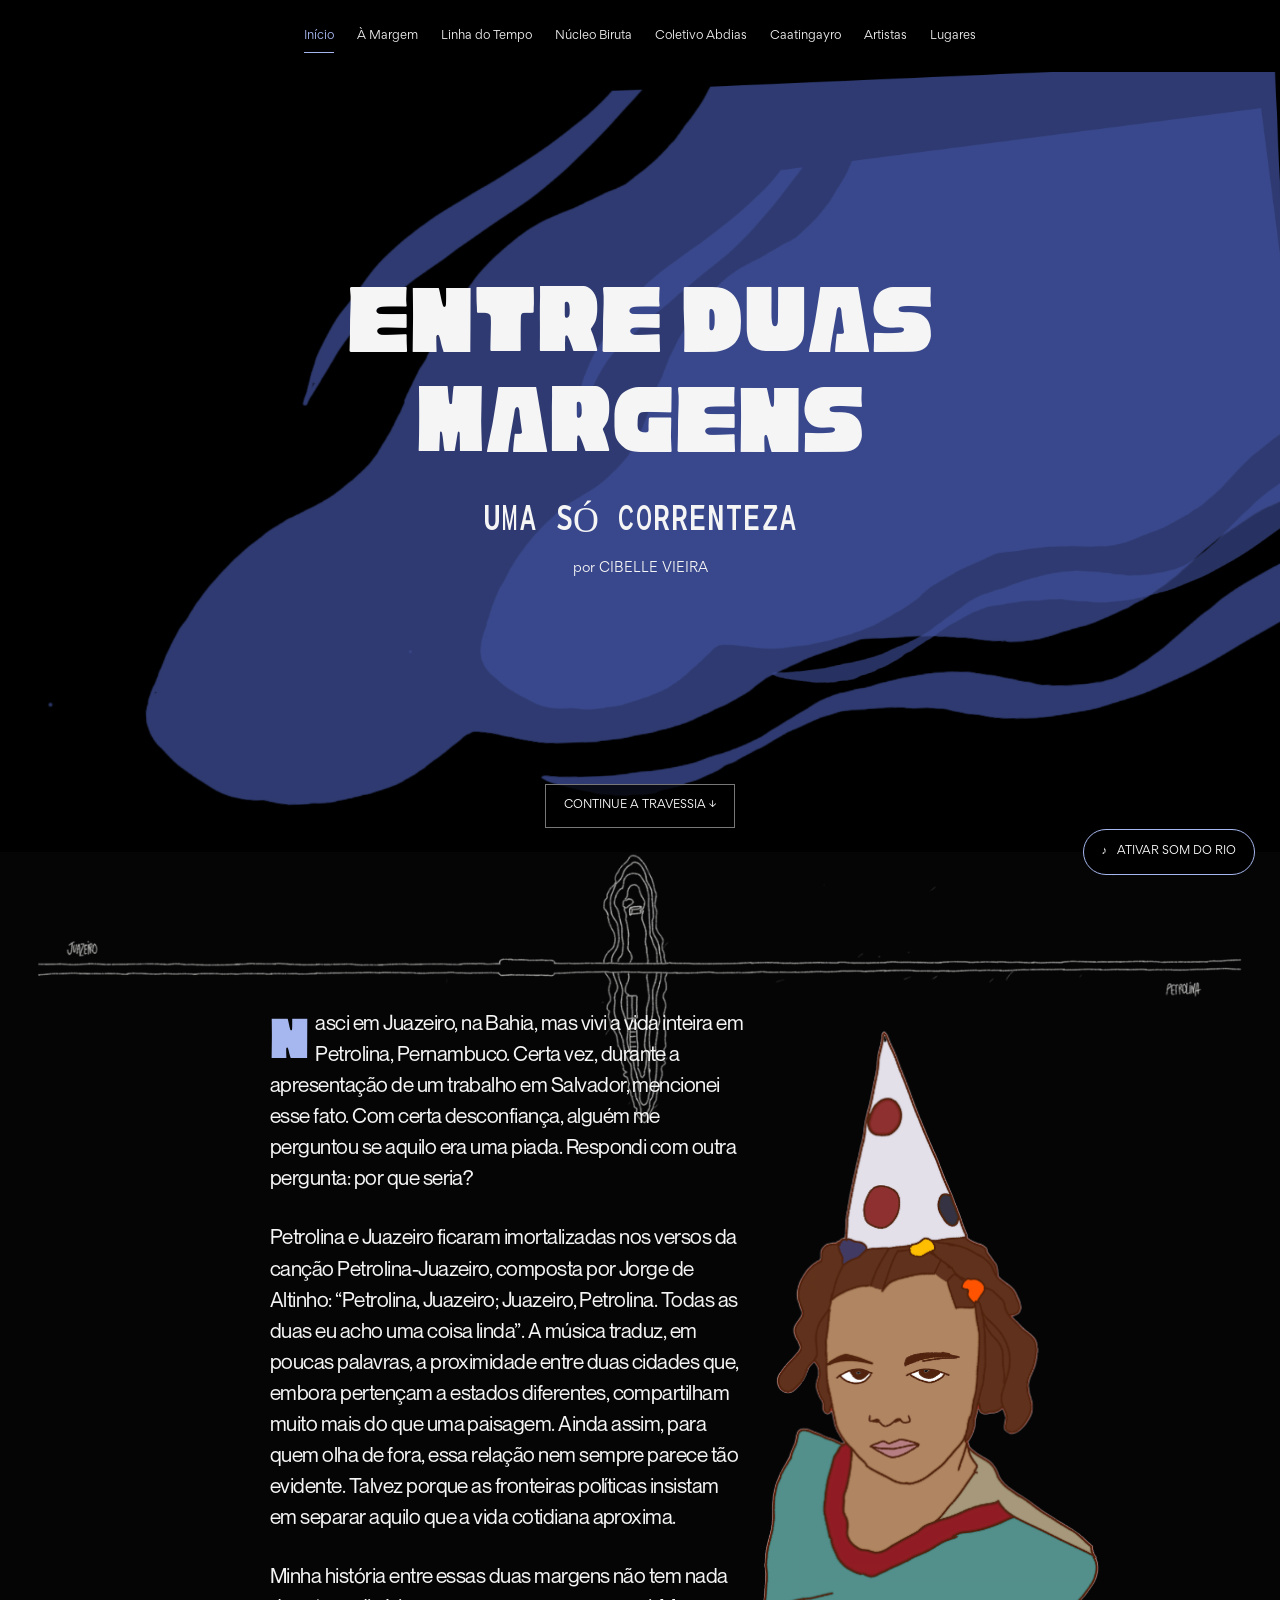
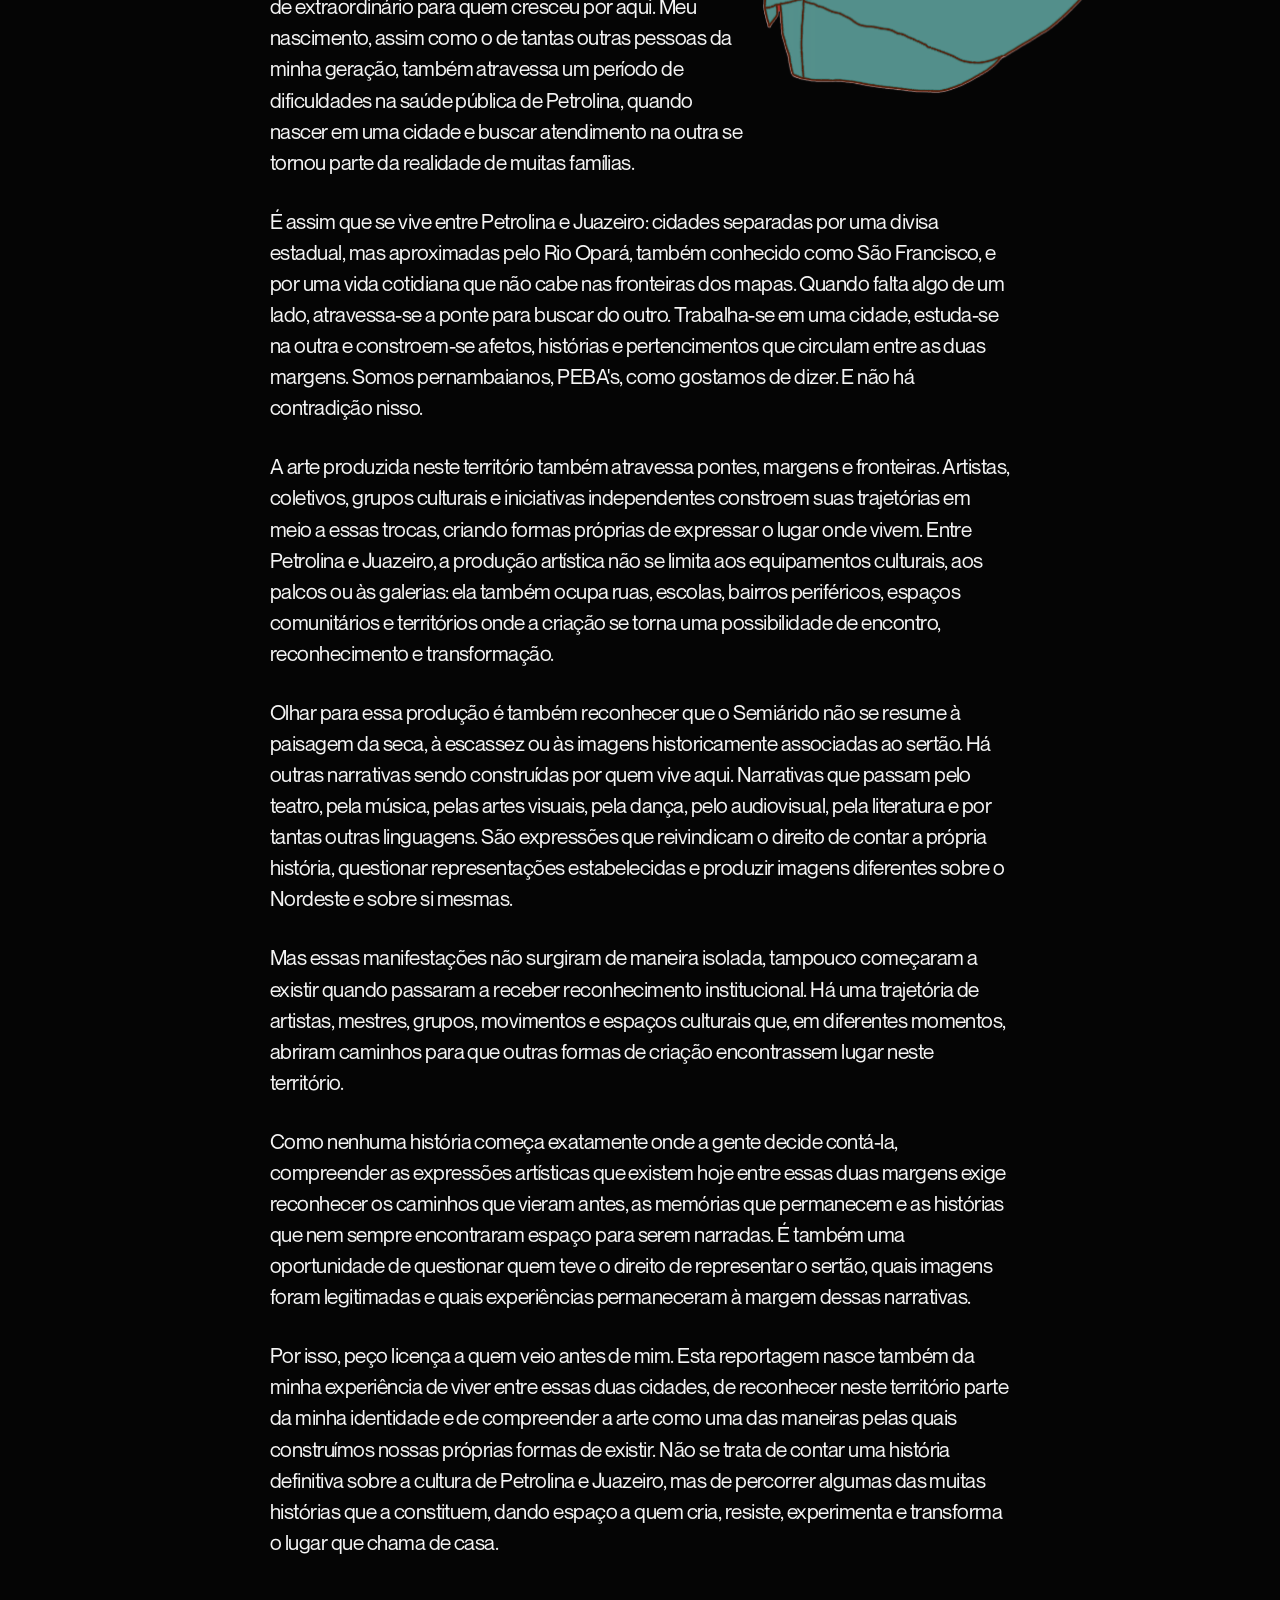
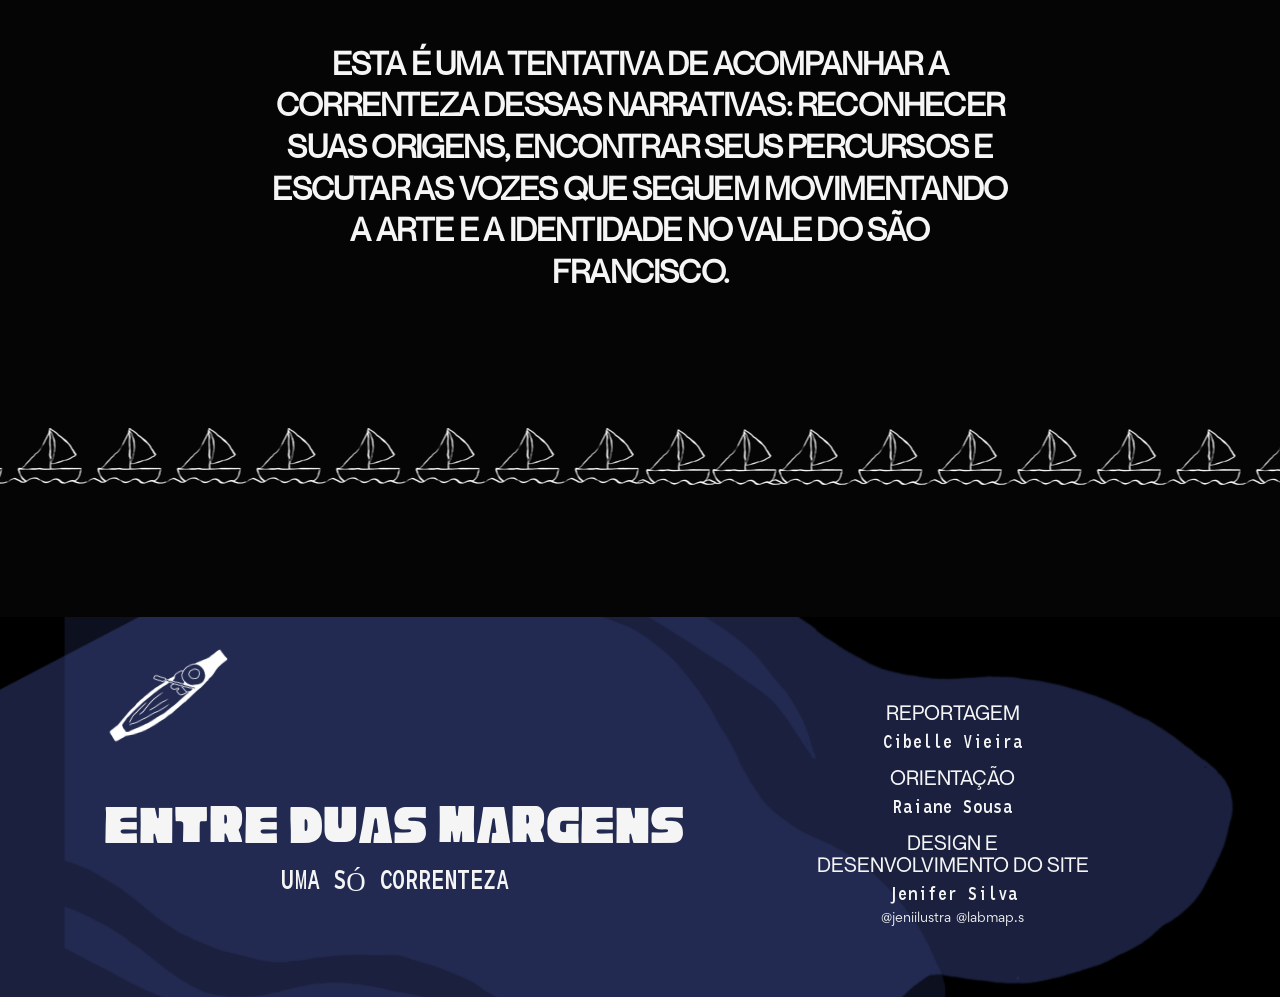
==== commit 0ebdfaab: "atualiza" ====
--- a/index.html
+++ b/index.html
@@ -1,5 +1,3 @@
- 
-
 <!DOCTYPE html>
 
 <html lang="pt-BR">
@@ -672,13 +670,13 @@
 
  
 
-  width: 440px;
+  width: 340px;
 
   max-width: none;
 
  
 
-  margin: 20px -150px 20px 12px;
+  margin: 20px -90px 20px 12px;
 
 }
 
@@ -2282,9 +2280,9 @@
 
   .ilustracao-cibs {
 
-    width: 390px;
-
-    margin-right: -120px;
+    width: 300px;
+
+    margin-right: -70px;
 
   }
 
@@ -2368,9 +2366,9 @@
 
   .ilustracao-cibs {
 
-    width: 310px;
-
-    margin-right: -70px;
+    width: 260px;
+
+    margin-right: -45px;
 
   }
 
@@ -2504,9 +2502,9 @@
 
   .ilustracao-cibs {
 
-    width: 220px;
-
-    margin: 15px -25px 10px 8px;
+    width: 180px;
+
+    margin: 15px -14px 10px 8px;
 
   }
 
@@ -4044,13 +4042,13 @@
 
 /* ILUSTRAÇÃO CIBELLE CRIANÇA — TAMANHO REDUZIDO */
 
-.ilustracao-cibs {width:430px; margin-right:-170px;}
-
-@media(max-width:1100px) {.ilustracao-cibs {width:370px;margin-right:-105px;}}
-
-@media(max-width:900px) {.ilustracao-cibs {width:325px;margin-right:-60px;}}
-
-@media(max-width:700px) {.ilustracao-cibs {width:225px;margin:12px -26px 10px 8px;}}
+.ilustracao-cibs {width:340px; margin-right:-90px;}
+
+@media(max-width:1100px) {.ilustracao-cibs {width:300px;margin-right:-70px;}}
+
+@media(max-width:900px) {.ilustracao-cibs {width:260px;margin-right:-45px;}}
+
+@media(max-width:700px) {.ilustracao-cibs {width:180px;margin:12px -14px 10px 8px;}}
 
 /* RIO CONTÍNUO DESDE O INÍCIO DA LINHA DO TEMPO, SEM SOBREPOR O CONTEÚDO */
 
